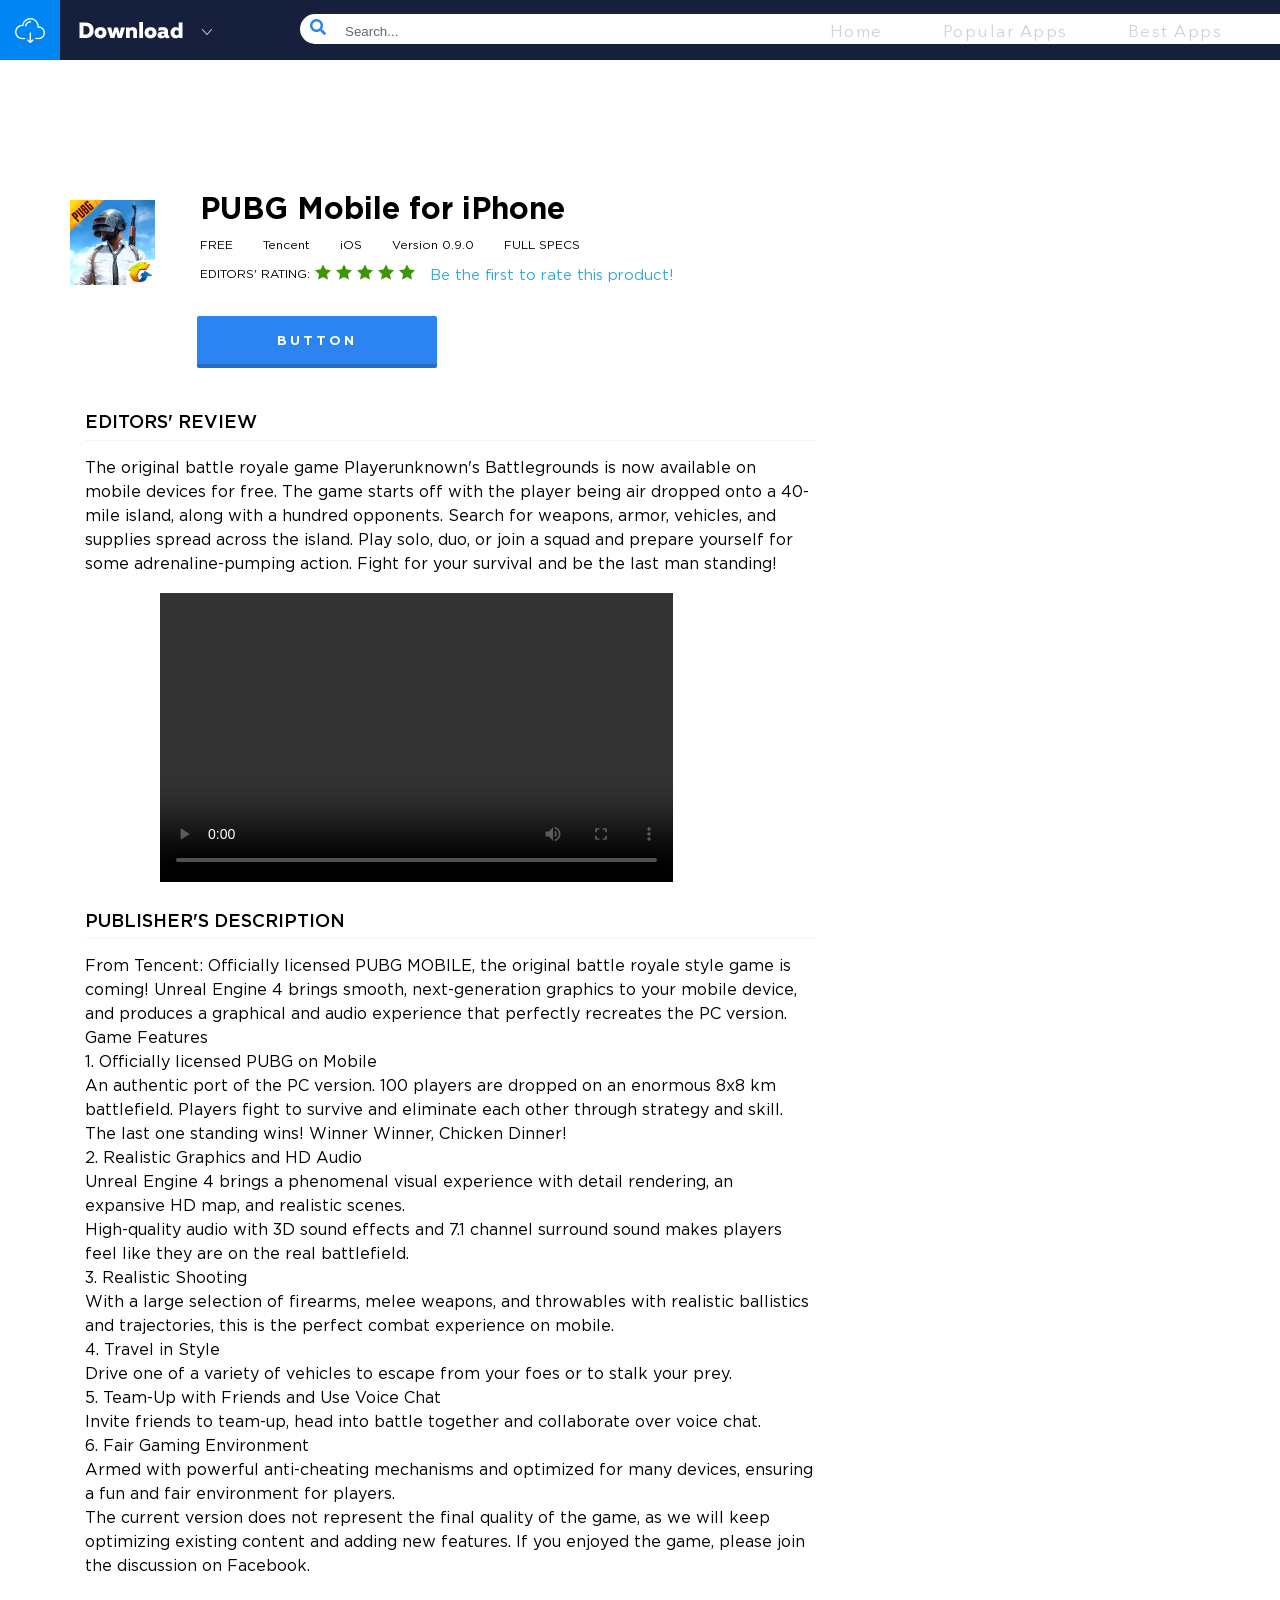
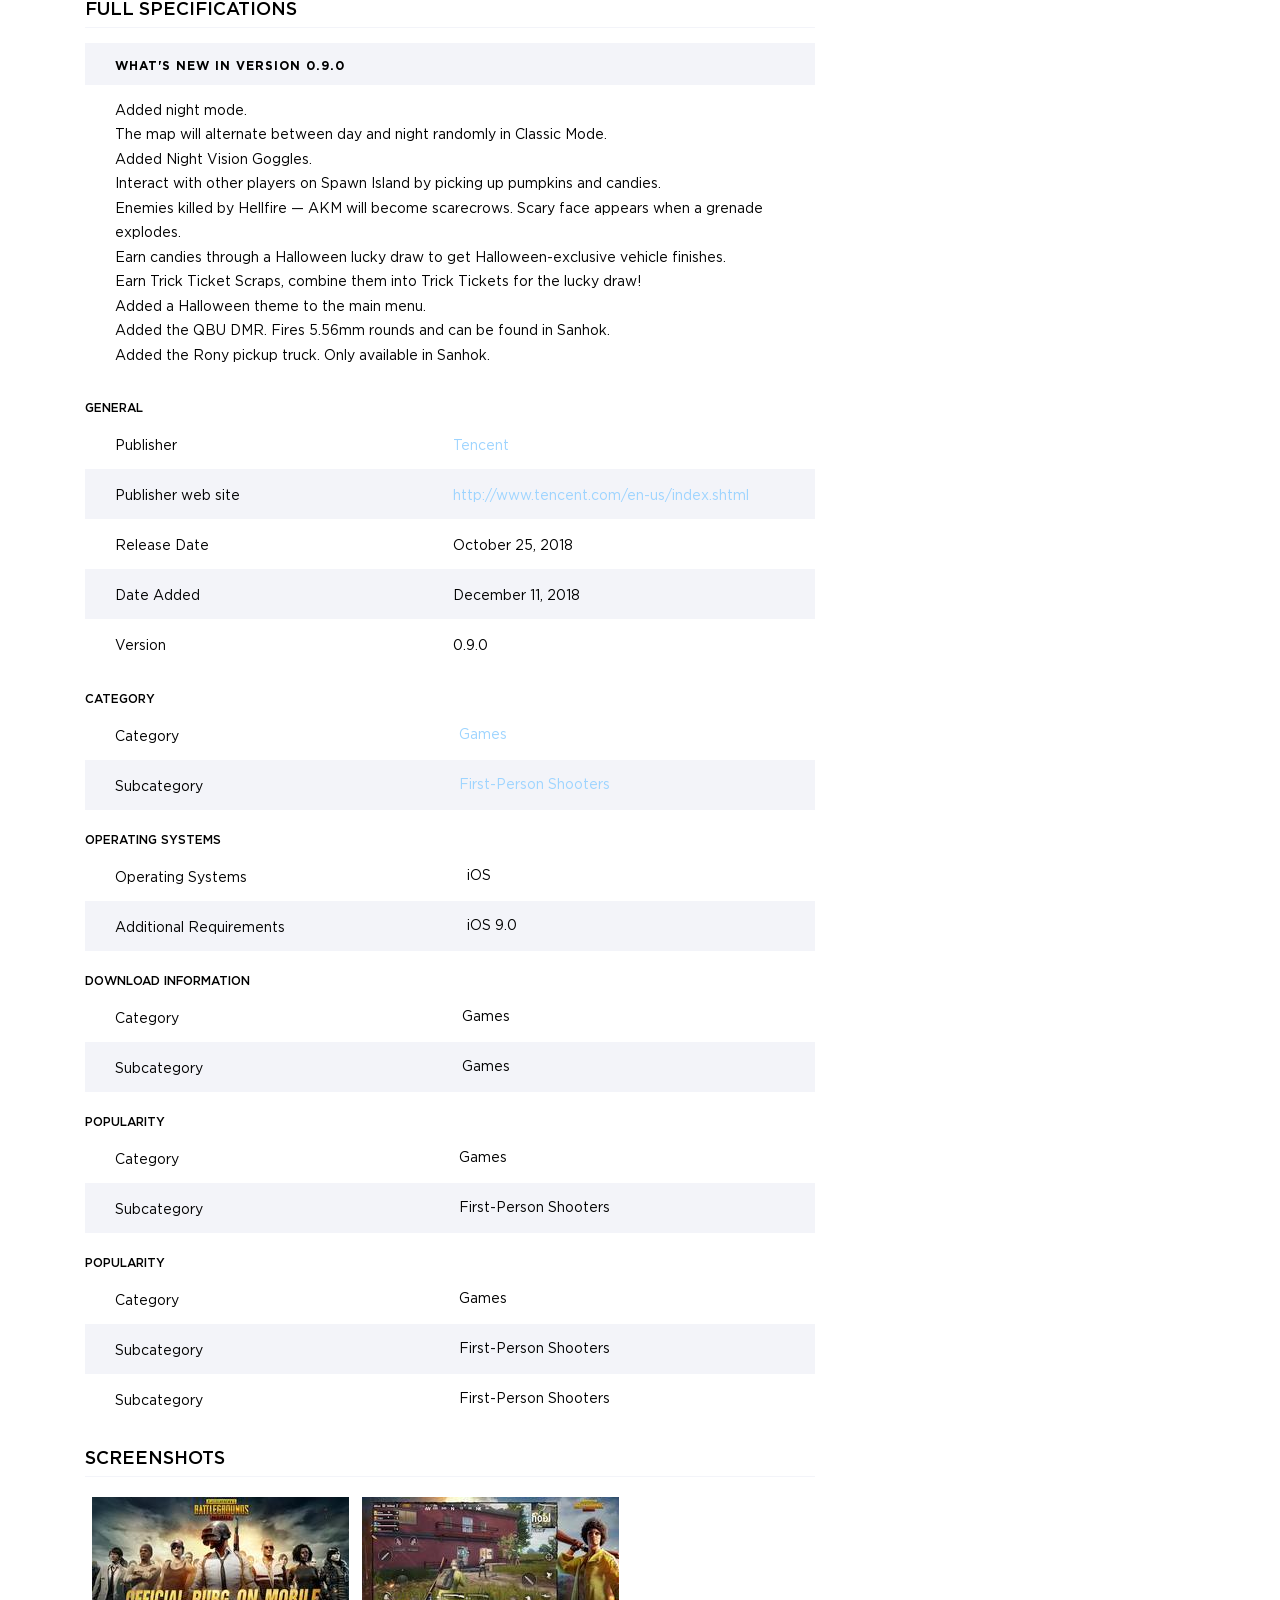
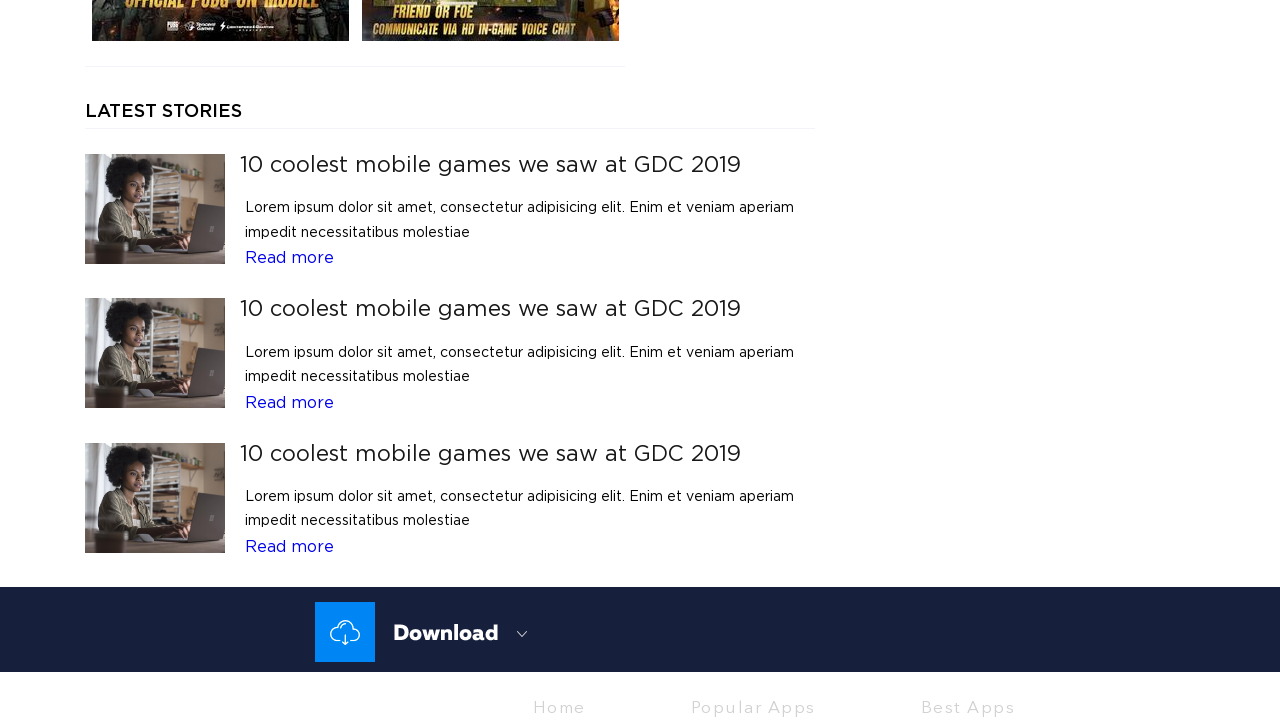
==== index.html @ e206308a "site" ====
<!DOCTYPE html>
<html lang="ru">

<head>

	<meta charset="utf-8">

	<title>Second</title>
	<meta name="description" content="">

	<meta http-equiv="X-UA-Compatible" content="IE=edge">
	<meta name="viewport" content="width=device-width, initial-scale=1, maximum-scale=1">

	<meta property="og:image" content="path/to/image.jpg">
	<link rel="shortcut icon" href="img/favicon/favicon.ico" type="image/x-icon">
	<link rel="apple-touch-icon" href="img/favicon/apple-touch-icon.png">
	<link rel="apple-touch-icon" sizes="72x72" href="img/favicon/apple-touch-icon-72x72.png">
	<link rel="apple-touch-icon" sizes="114x114" href="img/favicon/apple-touch-icon-114x114.png">
	<link rel="stylesheet" href="https://use.fontawesome.com/releases/v5.6.3/css/all.css" integrity="sha384-UHRtZLI+pbxtHCWp1t77Bi1L4ZtiqrqD80Kn4Z8NTSRyMA2Fd33n5dQ8lWUE00s/" crossorigin="anonymous">

	<!-- Chrome, Firefox OS and Opera -->
	<meta name="theme-color" content="#C5C5C5">
	<!-- Windows Phone -->
	<meta name="msapplication-navbutton-color" content="#fff">
	<!-- iOS Safari -->
	<meta name="apple-mobile-web-app-status-bar-style" content="#fff">

	<style>body { opacity: 0; overflow-x: hidden; } html { background-color: #fff ;}</style>

</head>

<body class=is_no_home>
	<header class="site-header">

		<div class="top-line">
			<div class="logo">
				<img src="img/logo.png" alt="logo">
			</div>
			<form class="header-search-form">
				<input class="header-search-input" type="text" placeholder="Search...">
				<a href="#" class="search-icon"><i class="fas fa-search"></i></a>
			</form>
			<ul class="top-menu">
				<li><a href="#">Home</a></li>
				<li><a href="#">Popular Apps</a></li>
				<li><a href="#">Best Apps</a></li>
			</ul>
		</div>

	</header>
	<div class="container">
		<div class="row">

			<section class="page-content">
				<div class="page-content-top col-sm-7">
					<div class="content-img" style="background-image: url(img/pubg.png);"></div>
					<h1 class="top-h1">PUBG Mobile for iPhone</h1>
					<ul class="way">
						<li>FREE</li>
						<li>Tencent</li>
						<li>iOS</li>
						<li>Version 0.9.0</li>
						<li>FULL SPECS</li>
					</ul>
					<p class="rating">Editors' rating:</p>
					<ul class="stars">
						<li> <img src="img/star.png" alt=""></li>
						<li><img src="img/star.png" alt=""></li>
						<li><img src="img/star.png" alt=""></li>
						<li><img src="img/star.png" alt=""></li>
						<li><img src="img/star.png" alt=""></li>
						<li class="link-first"><a   href="">Be the first to rate this product! </a></li>
					</ul>
					<a href="#" class="button">Button</a>
				</div>

				<div class="page-content-middle col-sm-8">
					<h1 class="middle-h1">EDITORS' REVIEW</h1>
					<p class="text_middle">The original battle royale game Playerunknown's Battlegrounds is now available on mobile devices for free. The game starts off with the player being air dropped onto a 40-mile island, along with a hundred opponents. Search for weapons, armor, vehicles, and supplies spread across the island. Play solo, duo, or join a squad and prepare yourself for some adrenaline-pumping action. Fight for your survival and be the last man standing!</p>
				</div>
<video class="video-middle" src="video.ogv" controls></video>
				<div class="page-content-bottom col-sm-8">
					<h1 class="bottom-h1">PUBLISHER'S DESCRIPTION</h1>
					<p class="text_bottom">From Tencent:
Officially licensed PUBG MOBILE, the original battle royale style game is coming! Unreal Engine 4 brings smooth, next-generation graphics to your mobile device, and produces a graphical and audio experience that perfectly recreates the PC version.
<br>
Game Features
<br>
1. Officially licensed PUBG on Mobile
<br>
An authentic port of the PC version. 100 players are dropped on an enormous 8x8 km battlefield. Players fight to survive and eliminate each other through strategy and skill. The last one standing wins! Winner Winner, Chicken Dinner!
<br>
2. Realistic Graphics and HD Audio
<br>
Unreal Engine 4 brings a phenomenal visual experience with detail rendering, an expansive HD map, and realistic scenes.
<br>
High-quality audio with 3D sound effects and 7.1 channel surround sound makes players feel like they are on the real battlefield.
<br>
3. Realistic Shooting
<br>
With a large selection of firearms, melee weapons, and throwables with realistic ballistics and trajectories, this is the perfect combat experience on mobile.
<br>
4. Travel in Style
<br>
Drive one of a variety of vehicles to escape from your foes or to stalk your prey.
<br>
5. Team-Up with Friends and Use Voice Chat
<br>
Invite friends to team-up, head into battle together and collaborate over voice chat.
<br>
6. Fair Gaming Environment
<br>
Armed with powerful anti-cheating mechanisms and optimized for many devices, ensuring a fun and fair environment for players.
<br>
The current version does not represent the final quality of the game, as we will keep optimizing existing content and adding new features. If you enjoyed the game, please join the discussion on Facebook.</p>
				</div>

<div class="srecifications col-sm-8">
	<h1 class="spes">FULL SPECIFICATIONS</h1>
	<div class="specific">
		<p  class="news">WHAT'S NEW IN VERSION 0.9.0</p>
		<p class="news-text">Added night mode.<br> The map will alternate between day and night randomly in Classic Mode.<br>
Added Night Vision Goggles.<br>
Interact with other players on Spawn Island by picking up pumpkins and candies.<br>
Enemies killed by Hellfire — AKM will become scarecrows.
Scary face appears when a grenade explodes.<br>
Earn candies through a Halloween lucky draw to get Halloween-exclusive vehicle finishes.<br>
Earn Trick Ticket Scraps, combine them into Trick Tickets for the lucky draw!<br>
Added a Halloween theme to the main menu.<br>
Added the QBU DMR. Fires 5.56mm rounds and can be found in Sanhok.<br>
Added the Rony pickup truck. Only available in Sanhok.</p>
	</div>
</div>
<div class="table col-sm-8">
<table class="table-first">
	<caption>GENERAL</caption>
	<tr><td>Publisher</td> 
		<td><a a class="link-table" href="">Tencent</a></td>
	</tr>
		<tr><td class="grey-line-table">Publisher web site</td> 
			<td class="grey-line-table"><a class="link-table" href="">http://www.tencent.com/en-us/index.shtml</a></td>
		</tr>
			<tr><td>Release Date</td> <td>October 25, 2018</td>
			</tr>
				<tr><td class="grey-line-table">Date Added</td> <td class="grey-line-table">December 11, 2018</td></tr>
				<tr><td>Version</td>
				 <td>0.9.0</td>
				</tr>
</table>
<table class="table-second">
	<caption>CATEGORY</caption>
	<tr>
		<td>Category</td>
		<td class="padnone"><a  class="link-table" href="">Games</a></td>
	</tr>
	<tr>
		<td class="grey-line-table">Subcategory</td>
		<td class="grey-line-table padnone"><a class="link-table" href="">First-Person Shooters</a></td>
	</tr>
</table>
<table class="table-second">
	<caption>OPERATING SYSTEMS</caption>
	<tr>
		<td>Operating Systems</td>
		<td class="padnone">iOS</td>
	</tr>
	<tr>
		<td class="grey-line-table">Additional Requirements</td>
		<td class="grey-line-table padnone">iOS 9.0</td>
	</tr>
</table>
<table class="table-second">
	<caption>DOWNLOAD INFORMATION</caption>
	<tr>
		<td>Category</td>
		<td class="padnone">Games</td>
	</tr>
	<tr>
		<td class="grey-line-table">Subcategory</td>
		<td class="grey-line-table padnone">Games</td>
	</tr>
</table>
<table class="table-second">
	<caption>POPULARITY</caption>
	<tr>
		<td>Category</td>
		<td class="padnone">Games</td>
	</tr>
	<tr>
		<td class="grey-line-table">Subcategory</td>
		<td class="grey-line-table padnone">First-Person Shooters</td>
	</tr>
</table>
<table class="table-second">
	<caption>POPULARITY</caption>
	<tr>
		<td>Category</td>
		<td class="padnone">Games</td>
	</tr>
	<tr>
		<td class="grey-line-table">Subcategory</td>
		<td class="grey-line-table padnone">First-Person Shooters</td>
	</tr>
	<tr>
		<td >Subcategory</td>
		<td class="padnone">First-Person Shooters</td>
	</tr>
</table>
</div>
		<div class="sreen col-sm-8">
			<p>SCREENSHOTS</p>
			<div class="wrapp-sreen">
			<div class="sreen-first">
				<img src="img/screen-first.jpg" alt="">
			</div>
			<div class="screen-second"> 
				<img src="img/screen-second.jpg" alt="">
			</div>
			</div>
		</div>

	<div class="box-latest_stories col-sm-8">
	 
<div class="last-stories">
	<p class="story-news">LATEST STORIES</p>

</div>
	 		<div class="box-news">
	 			<div class="news-img" style="background-image: url(img/woman.jpg);"></div>
	 			<h1 class="h1">10 coolest mobile games we saw at GDC 2019</h1>
	 			<p class="news-text">Lorem ipsum dolor sit amet, consectetur adipisicing elit. Enim et veniam aperiam impedit necessitatibus molestiae</p>
	 			<a href="#" class="news-link">Read more</a>
	 		</div>

	 		<div class="box-news">
	 			<div class="news-img" style="background-image: url(img/woman.jpg);"></div>
	 			<h1 class="h1">10 coolest mobile games we saw at GDC 2019</h1>
	 			<p class="news-text">Lorem ipsum dolor sit amet, consectetur adipisicing elit. Enim et veniam aperiam impedit necessitatibus molestiae</p>
	 			<a href="#" class="news-link">Read more</a>
	 		</div>

	 		<div class="box-news">
	 			<div class="news-img" style="background-image: url(img/woman.jpg);"></div>
	 			<h1 class="h1">10 coolest mobile games we saw at GDC 2019</h1>
	 			<p class="news-text">Lorem ipsum dolor sit amet, consectetur adipisicing elit. Enim et veniam aperiam impedit necessitatibus molestiae</p>
	 			<a href="#" class="news-link">Read more</a>
	 		</div>
	 	</div>

	 	 		
</section>



		</div>
	 		</div>


<footer class="site-footer container-fluid">
	

	 	<img src="img/logo.png" alt="logo">


	<ul class="footer-menu">
		<li><a href="#">Home</a></li>
		<li><a href="#">Popular Apps</a></li>
		<li><a href="#">Best Apps</a></li>
	 </ul>

</footer>

<link rel="stylesheet" href="css/main.min.css">
<script src="js/scripts.min.js"></script>

</body>
</html>
---- css/main.min.css ----
@charset "UTF-8";@font-face{font-family:GothamPro;font-weight:400;font-style:normal;src:url(../fonts/GothamProRegular/GothamPro.eot);src:url(../fonts/GothamProRegular/GothamPro.eot?#iefix) format("embedded-opentype"),url(../fonts/GothamProRegular/GothamPro.woff) format("woff"),url(../fonts/GothamProRegular/GothamPro.ttf) format("truetype")}@font-face{font-family:GothamPro;font-weight:700;font-style:normal;src:url(../fonts/GothamProBold/GothamPro-Bold.eot);src:url(../fonts/GothamProBold/GothamPro-Bold.eot?#iefix) format("embedded-opentype"),url(../fonts/GothamProBold/GothamPro-Bold.woff) format("woff"),url(../fonts/GothamProBold/GothamPro-Bold.ttf) format("truetype")}@font-face{font-family:GothamPro;font-weight:500;font-style:normal;src:url(../fonts/GothamProMedium/GothamPro-Medium.eot);src:url(../fonts/GothamProMedium/GothamPro-Medium.eot?#iefix) format("embedded-opentype"),url(../fonts/GothamProMedium/GothamPro-Medium.woff) format("woff"),url(../fonts/GothamProMedium/GothamPro-Medium.ttf) format("truetype")}@font-face{font-family:GothamPro;font-weight:300;font-style:normal;src:url(../fonts/GothamProLight/GothamPro-Light.eot);src:url(../fonts/GothamProLight/GothamPro-Light.eot?#iefix) format("embedded-opentype"),url(../fonts/GothamProLight/GothamPro-Light.woff) format("woff"),url(../fonts/GothamProLight/GothamPro-Light.ttf) format("truetype")}@font-face{font-family:AvenirNextCyr;font-weight:400;font-style:normal;src:url(../fonts/AvenirNextCyr/AvenirNextCyr-Regular.eot);src:url(../fonts/AvenirNextCyr/AvenirNextCyr-Regular.eot?#iefix) format("embedded-opentype"),url(../fonts/AvenirNextCyr/AvenirNextCyr-Regular.woff) format("woff"),url(../fonts/AvenirNextCyr/AvenirNextCyr-Regular.ttf) format("truetype")}@font-face{font-family:AvenirNextCyr;font-weight:700;font-style:normal;src:url(../fonts/AvenirNextCyrBold/AvenirNextCyr-Bold.eot);src:url(../fonts/AvenirNextCyrBold/AvenirNextCyr-Bold.eot?#iefix) format("embedded-opentype"),url(../fonts/AvenirNextCyrBold/AvenirNextCyr-Bold.woff) format("woff"),url(../fonts/AvenirNextCyrBold/AvenirNextCyr-Bold.ttf) format("truetype")}@font-face{font-family:AvenirNextCyr;font-weight:300;font-style:normal;src:url(../fonts/AvenirNextCyrLight/AvenirNextCyr-Light.eot);src:url(../fonts/AvenirNextCyrLight/AvenirNextCyr-Light.eot?#iefix) format("embedded-opentype"),url(../fonts/AvenirNextCyrLight/AvenirNextCyr-Light.woff) format("woff"),url(../fonts/AvenirNextCyrLight/AvenirNextCyr-Light.ttf) format("truetype")}@font-face{font-family:AvenirNextCyr;font-weight:500;font-style:normal;src:url(../fonts/AvenirNextCyr-Medium/AvenirNextCyr-Medium.eot);src:url(../fonts/AvenirNextCyr-Medium/AvenirNextCyr-Medium.eot?#iefix) format("embedded-opentype"),url(../fonts/AvenirNextCyr-Medium/AvenirNextCyr-Medium.woff) format("woff"),url(../fonts/AvenirNextCyr-Medium/AvenirNextCyr-Medium.ttf) format("truetype")}@font-face{font-family:AvenirNextCyr;font-weight:600;font-style:normal;src:url(../fonts/AvenirNextCyr-Demi/AvenirNextCyr-Demi.eot);src:url(../fonts/AvenirNextCyr-Demi/AvenirNextCyr-Demi.eot?#iefix) format("embedded-opentype"),url(../fonts/AvenirNextCyr-Demi/AvenirNextCyr-Demi.woff) format("woff"),url(../fonts/AvenirNextCyr-Demi/AvenirNextCyr-Demi.ttf) format("truetype")}/*!
 * Bootstrap Grid v4.3.1 (https://getbootstrap.com/)
 * Copyright 2011-2019 The Bootstrap Authors
 * Copyright 2011-2019 Twitter, Inc.
 * Licensed under MIT (https://github.com/twbs/bootstrap/blob/master/LICENSE)
 */html{-webkit-box-sizing:border-box;box-sizing:border-box;-ms-overflow-style:scrollbar}*,::after,::before{-webkit-box-sizing:inherit;box-sizing:inherit}.container{width:100%;padding-right:15px;padding-left:15px;margin-right:auto;margin-left:auto}@media (min-width:576px){.container{max-width:540px}}@media (min-width:768px){.container{max-width:720px}}@media (min-width:992px){.container{max-width:960px}}@media (min-width:1200px){.container{max-width:1140px}}.container-fluid{width:100%;padding-right:15px;padding-left:15px;margin-right:auto;margin-left:auto}.row{display:-ms-flexbox;display:-webkit-box;display:-webkit-flex;display:flex;-ms-flex-wrap:wrap;-webkit-flex-wrap:wrap;flex-wrap:wrap;margin-right:-15px;margin-left:-15px}.no-gutters{margin-right:0;margin-left:0}.no-gutters>.col,.no-gutters>[class*=col-]{padding-right:0;padding-left:0}.col,.col-1,.col-10,.col-11,.col-12,.col-2,.col-3,.col-4,.col-5,.col-6,.col-7,.col-8,.col-9,.col-auto,.col-lg,.col-lg-1,.col-lg-10,.col-lg-11,.col-lg-12,.col-lg-2,.col-lg-3,.col-lg-4,.col-lg-5,.col-lg-6,.col-lg-7,.col-lg-8,.col-lg-9,.col-lg-auto,.col-md,.col-md-1,.col-md-10,.col-md-11,.col-md-12,.col-md-2,.col-md-3,.col-md-4,.col-md-5,.col-md-6,.col-md-7,.col-md-8,.col-md-9,.col-md-auto,.col-sm,.col-sm-1,.col-sm-10,.col-sm-11,.col-sm-12,.col-sm-2,.col-sm-3,.col-sm-4,.col-sm-5,.col-sm-6,.col-sm-7,.col-sm-8,.col-sm-9,.col-sm-auto,.col-xl,.col-xl-1,.col-xl-10,.col-xl-11,.col-xl-12,.col-xl-2,.col-xl-3,.col-xl-4,.col-xl-5,.col-xl-6,.col-xl-7,.col-xl-8,.col-xl-9,.col-xl-auto{position:relative;width:100%;padding-right:15px;padding-left:15px}.col{-ms-flex-preferred-size:0;-webkit-flex-basis:0;flex-basis:0;-ms-flex-positive:1;-webkit-box-flex:1;-webkit-flex-grow:1;flex-grow:1;max-width:100%}.col-auto{-ms-flex:0 0 auto;-webkit-box-flex:0;-webkit-flex:0 0 auto;flex:0 0 auto;width:auto;max-width:100%}.col-1{-ms-flex:0 0 8.333333%;-webkit-box-flex:0;-webkit-flex:0 0 8.333333%;flex:0 0 8.333333%;max-width:8.333333%}.col-2{-ms-flex:0 0 16.666667%;-webkit-box-flex:0;-webkit-flex:0 0 16.666667%;flex:0 0 16.666667%;max-width:16.666667%}.col-3{-ms-flex:0 0 25%;-webkit-box-flex:0;-webkit-flex:0 0 25%;flex:0 0 25%;max-width:25%}.col-4{-ms-flex:0 0 33.333333%;-webkit-box-flex:0;-webkit-flex:0 0 33.333333%;flex:0 0 33.333333%;max-width:33.333333%}.col-5{-ms-flex:0 0 41.666667%;-webkit-box-flex:0;-webkit-flex:0 0 41.666667%;flex:0 0 41.666667%;max-width:41.666667%}.col-6{-ms-flex:0 0 50%;-webkit-box-flex:0;-webkit-flex:0 0 50%;flex:0 0 50%;max-width:50%}.col-7{-ms-flex:0 0 58.333333%;-webkit-box-flex:0;-webkit-flex:0 0 58.333333%;flex:0 0 58.333333%;max-width:58.333333%}.col-8{-ms-flex:0 0 66.666667%;-webkit-box-flex:0;-webkit-flex:0 0 66.666667%;flex:0 0 66.666667%;max-width:66.666667%}.col-9{-ms-flex:0 0 75%;-webkit-box-flex:0;-webkit-flex:0 0 75%;flex:0 0 75%;max-width:75%}.col-10{-ms-flex:0 0 83.333333%;-webkit-box-flex:0;-webkit-flex:0 0 83.333333%;flex:0 0 83.333333%;max-width:83.333333%}.col-11{-ms-flex:0 0 91.666667%;-webkit-box-flex:0;-webkit-flex:0 0 91.666667%;flex:0 0 91.666667%;max-width:91.666667%}.col-12{-ms-flex:0 0 100%;-webkit-box-flex:0;-webkit-flex:0 0 100%;flex:0 0 100%;max-width:100%}.order-first{-ms-flex-order:-1;-webkit-box-ordinal-group:0;-webkit-order:-1;order:-1}.order-last{-ms-flex-order:13;-webkit-box-ordinal-group:14;-webkit-order:13;order:13}.order-0{-ms-flex-order:0;-webkit-box-ordinal-group:1;-webkit-order:0;order:0}.order-1{-ms-flex-order:1;-webkit-box-ordinal-group:2;-webkit-order:1;order:1}.order-2{-ms-flex-order:2;-webkit-box-ordinal-group:3;-webkit-order:2;order:2}.order-3{-ms-flex-order:3;-webkit-box-ordinal-group:4;-webkit-order:3;order:3}.order-4{-ms-flex-order:4;-webkit-box-ordinal-group:5;-webkit-order:4;order:4}.order-5{-ms-flex-order:5;-webkit-box-ordinal-group:6;-webkit-order:5;order:5}.order-6{-ms-flex-order:6;-webkit-box-ordinal-group:7;-webkit-order:6;order:6}.order-7{-ms-flex-order:7;-webkit-box-ordinal-group:8;-webkit-order:7;order:7}.order-8{-ms-flex-order:8;-webkit-box-ordinal-group:9;-webkit-order:8;order:8}.order-9{-ms-flex-order:9;-webkit-box-ordinal-group:10;-webkit-order:9;order:9}.order-10{-ms-flex-order:10;-webkit-box-ordinal-group:11;-webkit-order:10;order:10}.order-11{-ms-flex-order:11;-webkit-box-ordinal-group:12;-webkit-order:11;order:11}.order-12{-ms-flex-order:12;-webkit-box-ordinal-group:13;-webkit-order:12;order:12}.offset-1{margin-left:8.333333%}.offset-2{margin-left:16.666667%}.offset-3{margin-left:25%}.offset-4{margin-left:33.333333%}.offset-5{margin-left:41.666667%}.offset-6{margin-left:50%}.offset-7{margin-left:58.333333%}.offset-8{margin-left:66.666667%}.offset-9{margin-left:75%}.offset-10{margin-left:83.333333%}.offset-11{margin-left:91.666667%}@media (min-width:576px){.col-sm{-ms-flex-preferred-size:0;-webkit-flex-basis:0;flex-basis:0;-ms-flex-positive:1;-webkit-box-flex:1;-webkit-flex-grow:1;flex-grow:1;max-width:100%}.col-sm-auto{-ms-flex:0 0 auto;-webkit-box-flex:0;-webkit-flex:0 0 auto;flex:0 0 auto;width:auto;max-width:100%}.col-sm-1{-ms-flex:0 0 8.333333%;-webkit-box-flex:0;-webkit-flex:0 0 8.333333%;flex:0 0 8.333333%;max-width:8.333333%}.col-sm-2{-ms-flex:0 0 16.666667%;-webkit-box-flex:0;-webkit-flex:0 0 16.666667%;flex:0 0 16.666667%;max-width:16.666667%}.col-sm-3{-ms-flex:0 0 25%;-webkit-box-flex:0;-webkit-flex:0 0 25%;flex:0 0 25%;max-width:25%}.col-sm-4{-ms-flex:0 0 33.333333%;-webkit-box-flex:0;-webkit-flex:0 0 33.333333%;flex:0 0 33.333333%;max-width:33.333333%}.col-sm-5{-ms-flex:0 0 41.666667%;-webkit-box-flex:0;-webkit-flex:0 0 41.666667%;flex:0 0 41.666667%;max-width:41.666667%}.col-sm-6{-ms-flex:0 0 50%;-webkit-box-flex:0;-webkit-flex:0 0 50%;flex:0 0 50%;max-width:50%}.col-sm-7{-ms-flex:0 0 58.333333%;-webkit-box-flex:0;-webkit-flex:0 0 58.333333%;flex:0 0 58.333333%;max-width:58.333333%}.col-sm-8{-ms-flex:0 0 66.666667%;-webkit-box-flex:0;-webkit-flex:0 0 66.666667%;flex:0 0 66.666667%;max-width:66.666667%}.col-sm-9{-ms-flex:0 0 75%;-webkit-box-flex:0;-webkit-flex:0 0 75%;flex:0 0 75%;max-width:75%}.col-sm-10{-ms-flex:0 0 83.333333%;-webkit-box-flex:0;-webkit-flex:0 0 83.333333%;flex:0 0 83.333333%;max-width:83.333333%}.col-sm-11{-ms-flex:0 0 91.666667%;-webkit-box-flex:0;-webkit-flex:0 0 91.666667%;flex:0 0 91.666667%;max-width:91.666667%}.col-sm-12{-ms-flex:0 0 100%;-webkit-box-flex:0;-webkit-flex:0 0 100%;flex:0 0 100%;max-width:100%}.order-sm-first{-ms-flex-order:-1;-webkit-box-ordinal-group:0;-webkit-order:-1;order:-1}.order-sm-last{-ms-flex-order:13;-webkit-box-ordinal-group:14;-webkit-order:13;order:13}.order-sm-0{-ms-flex-order:0;-webkit-box-ordinal-group:1;-webkit-order:0;order:0}.order-sm-1{-ms-flex-order:1;-webkit-box-ordinal-group:2;-webkit-order:1;order:1}.order-sm-2{-ms-flex-order:2;-webkit-box-ordinal-group:3;-webkit-order:2;order:2}.order-sm-3{-ms-flex-order:3;-webkit-box-ordinal-group:4;-webkit-order:3;order:3}.order-sm-4{-ms-flex-order:4;-webkit-box-ordinal-group:5;-webkit-order:4;order:4}.order-sm-5{-ms-flex-order:5;-webkit-box-ordinal-group:6;-webkit-order:5;order:5}.order-sm-6{-ms-flex-order:6;-webkit-box-ordinal-group:7;-webkit-order:6;order:6}.order-sm-7{-ms-flex-order:7;-webkit-box-ordinal-group:8;-webkit-order:7;order:7}.order-sm-8{-ms-flex-order:8;-webkit-box-ordinal-group:9;-webkit-order:8;order:8}.order-sm-9{-ms-flex-order:9;-webkit-box-ordinal-group:10;-webkit-order:9;order:9}.order-sm-10{-ms-flex-order:10;-webkit-box-ordinal-group:11;-webkit-order:10;order:10}.order-sm-11{-ms-flex-order:11;-webkit-box-ordinal-group:12;-webkit-order:11;order:11}.order-sm-12{-ms-flex-order:12;-webkit-box-ordinal-group:13;-webkit-order:12;order:12}.offset-sm-0{margin-left:0}.offset-sm-1{margin-left:8.333333%}.offset-sm-2{margin-left:16.666667%}.offset-sm-3{margin-left:25%}.offset-sm-4{margin-left:33.333333%}.offset-sm-5{margin-left:41.666667%}.offset-sm-6{margin-left:50%}.offset-sm-7{margin-left:58.333333%}.offset-sm-8{margin-left:66.666667%}.offset-sm-9{margin-left:75%}.offset-sm-10{margin-left:83.333333%}.offset-sm-11{margin-left:91.666667%}}@media (min-width:768px){.col-md{-ms-flex-preferred-size:0;-webkit-flex-basis:0;flex-basis:0;-ms-flex-positive:1;-webkit-box-flex:1;-webkit-flex-grow:1;flex-grow:1;max-width:100%}.col-md-auto{-ms-flex:0 0 auto;-webkit-box-flex:0;-webkit-flex:0 0 auto;flex:0 0 auto;width:auto;max-width:100%}.col-md-1{-ms-flex:0 0 8.333333%;-webkit-box-flex:0;-webkit-flex:0 0 8.333333%;flex:0 0 8.333333%;max-width:8.333333%}.col-md-2{-ms-flex:0 0 16.666667%;-webkit-box-flex:0;-webkit-flex:0 0 16.666667%;flex:0 0 16.666667%;max-width:16.666667%}.col-md-3{-ms-flex:0 0 25%;-webkit-box-flex:0;-webkit-flex:0 0 25%;flex:0 0 25%;max-width:25%}.col-md-4{-ms-flex:0 0 33.333333%;-webkit-box-flex:0;-webkit-flex:0 0 33.333333%;flex:0 0 33.333333%;max-width:33.333333%}.col-md-5{-ms-flex:0 0 41.666667%;-webkit-box-flex:0;-webkit-flex:0 0 41.666667%;flex:0 0 41.666667%;max-width:41.666667%}.col-md-6{-ms-flex:0 0 50%;-webkit-box-flex:0;-webkit-flex:0 0 50%;flex:0 0 50%;max-width:50%}.col-md-7{-ms-flex:0 0 58.333333%;-webkit-box-flex:0;-webkit-flex:0 0 58.333333%;flex:0 0 58.333333%;max-width:58.333333%}.col-md-8{-ms-flex:0 0 66.666667%;-webkit-box-flex:0;-webkit-flex:0 0 66.666667%;flex:0 0 66.666667%;max-width:66.666667%}.col-md-9{-ms-flex:0 0 75%;-webkit-box-flex:0;-webkit-flex:0 0 75%;flex:0 0 75%;max-width:75%}.col-md-10{-ms-flex:0 0 83.333333%;-webkit-box-flex:0;-webkit-flex:0 0 83.333333%;flex:0 0 83.333333%;max-width:83.333333%}.col-md-11{-ms-flex:0 0 91.666667%;-webkit-box-flex:0;-webkit-flex:0 0 91.666667%;flex:0 0 91.666667%;max-width:91.666667%}.col-md-12{-ms-flex:0 0 100%;-webkit-box-flex:0;-webkit-flex:0 0 100%;flex:0 0 100%;max-width:100%}.order-md-first{-ms-flex-order:-1;-webkit-box-ordinal-group:0;-webkit-order:-1;order:-1}.order-md-last{-ms-flex-order:13;-webkit-box-ordinal-group:14;-webkit-order:13;order:13}.order-md-0{-ms-flex-order:0;-webkit-box-ordinal-group:1;-webkit-order:0;order:0}.order-md-1{-ms-flex-order:1;-webkit-box-ordinal-group:2;-webkit-order:1;order:1}.order-md-2{-ms-flex-order:2;-webkit-box-ordinal-group:3;-webkit-order:2;order:2}.order-md-3{-ms-flex-order:3;-webkit-box-ordinal-group:4;-webkit-order:3;order:3}.order-md-4{-ms-flex-order:4;-webkit-box-ordinal-group:5;-webkit-order:4;order:4}.order-md-5{-ms-flex-order:5;-webkit-box-ordinal-group:6;-webkit-order:5;order:5}.order-md-6{-ms-flex-order:6;-webkit-box-ordinal-group:7;-webkit-order:6;order:6}.order-md-7{-ms-flex-order:7;-webkit-box-ordinal-group:8;-webkit-order:7;order:7}.order-md-8{-ms-flex-order:8;-webkit-box-ordinal-group:9;-webkit-order:8;order:8}.order-md-9{-ms-flex-order:9;-webkit-box-ordinal-group:10;-webkit-order:9;order:9}.order-md-10{-ms-flex-order:10;-webkit-box-ordinal-group:11;-webkit-order:10;order:10}.order-md-11{-ms-flex-order:11;-webkit-box-ordinal-group:12;-webkit-order:11;order:11}.order-md-12{-ms-flex-order:12;-webkit-box-ordinal-group:13;-webkit-order:12;order:12}.offset-md-0{margin-left:0}.offset-md-1{margin-left:8.333333%}.offset-md-2{margin-left:16.666667%}.offset-md-3{margin-left:25%}.offset-md-4{margin-left:33.333333%}.offset-md-5{margin-left:41.666667%}.offset-md-6{margin-left:50%}.offset-md-7{margin-left:58.333333%}.offset-md-8{margin-left:66.666667%}.offset-md-9{margin-left:75%}.offset-md-10{margin-left:83.333333%}.offset-md-11{margin-left:91.666667%}}@media (min-width:992px){.col-lg{-ms-flex-preferred-size:0;-webkit-flex-basis:0;flex-basis:0;-ms-flex-positive:1;-webkit-box-flex:1;-webkit-flex-grow:1;flex-grow:1;max-width:100%}.col-lg-auto{-ms-flex:0 0 auto;-webkit-box-flex:0;-webkit-flex:0 0 auto;flex:0 0 auto;width:auto;max-width:100%}.col-lg-1{-ms-flex:0 0 8.333333%;-webkit-box-flex:0;-webkit-flex:0 0 8.333333%;flex:0 0 8.333333%;max-width:8.333333%}.col-lg-2{-ms-flex:0 0 16.666667%;-webkit-box-flex:0;-webkit-flex:0 0 16.666667%;flex:0 0 16.666667%;max-width:16.666667%}.col-lg-3{-ms-flex:0 0 25%;-webkit-box-flex:0;-webkit-flex:0 0 25%;flex:0 0 25%;max-width:25%}.col-lg-4{-ms-flex:0 0 33.333333%;-webkit-box-flex:0;-webkit-flex:0 0 33.333333%;flex:0 0 33.333333%;max-width:33.333333%}.col-lg-5{-ms-flex:0 0 41.666667%;-webkit-box-flex:0;-webkit-flex:0 0 41.666667%;flex:0 0 41.666667%;max-width:41.666667%}.col-lg-6{-ms-flex:0 0 50%;-webkit-box-flex:0;-webkit-flex:0 0 50%;flex:0 0 50%;max-width:50%}.col-lg-7{-ms-flex:0 0 58.333333%;-webkit-box-flex:0;-webkit-flex:0 0 58.333333%;flex:0 0 58.333333%;max-width:58.333333%}.col-lg-8{-ms-flex:0 0 66.666667%;-webkit-box-flex:0;-webkit-flex:0 0 66.666667%;flex:0 0 66.666667%;max-width:66.666667%}.col-lg-9{-ms-flex:0 0 75%;-webkit-box-flex:0;-webkit-flex:0 0 75%;flex:0 0 75%;max-width:75%}.col-lg-10{-ms-flex:0 0 83.333333%;-webkit-box-flex:0;-webkit-flex:0 0 83.333333%;flex:0 0 83.333333%;max-width:83.333333%}.col-lg-11{-ms-flex:0 0 91.666667%;-webkit-box-flex:0;-webkit-flex:0 0 91.666667%;flex:0 0 91.666667%;max-width:91.666667%}.col-lg-12{-ms-flex:0 0 100%;-webkit-box-flex:0;-webkit-flex:0 0 100%;flex:0 0 100%;max-width:100%}.order-lg-first{-ms-flex-order:-1;-webkit-box-ordinal-group:0;-webkit-order:-1;order:-1}.order-lg-last{-ms-flex-order:13;-webkit-box-ordinal-group:14;-webkit-order:13;order:13}.order-lg-0{-ms-flex-order:0;-webkit-box-ordinal-group:1;-webkit-order:0;order:0}.order-lg-1{-ms-flex-order:1;-webkit-box-ordinal-group:2;-webkit-order:1;order:1}.order-lg-2{-ms-flex-order:2;-webkit-box-ordinal-group:3;-webkit-order:2;order:2}.order-lg-3{-ms-flex-order:3;-webkit-box-ordinal-group:4;-webkit-order:3;order:3}.order-lg-4{-ms-flex-order:4;-webkit-box-ordinal-group:5;-webkit-order:4;order:4}.order-lg-5{-ms-flex-order:5;-webkit-box-ordinal-group:6;-webkit-order:5;order:5}.order-lg-6{-ms-flex-order:6;-webkit-box-ordinal-group:7;-webkit-order:6;order:6}.order-lg-7{-ms-flex-order:7;-webkit-box-ordinal-group:8;-webkit-order:7;order:7}.order-lg-8{-ms-flex-order:8;-webkit-box-ordinal-group:9;-webkit-order:8;order:8}.order-lg-9{-ms-flex-order:9;-webkit-box-ordinal-group:10;-webkit-order:9;order:9}.order-lg-10{-ms-flex-order:10;-webkit-box-ordinal-group:11;-webkit-order:10;order:10}.order-lg-11{-ms-flex-order:11;-webkit-box-ordinal-group:12;-webkit-order:11;order:11}.order-lg-12{-ms-flex-order:12;-webkit-box-ordinal-group:13;-webkit-order:12;order:12}.offset-lg-0{margin-left:0}.offset-lg-1{margin-left:8.333333%}.offset-lg-2{margin-left:16.666667%}.offset-lg-3{margin-left:25%}.offset-lg-4{margin-left:33.333333%}.offset-lg-5{margin-left:41.666667%}.offset-lg-6{margin-left:50%}.offset-lg-7{margin-left:58.333333%}.offset-lg-8{margin-left:66.666667%}.offset-lg-9{margin-left:75%}.offset-lg-10{margin-left:83.333333%}.offset-lg-11{margin-left:91.666667%}}@media (min-width:1200px){.col-xl{-ms-flex-preferred-size:0;-webkit-flex-basis:0;flex-basis:0;-ms-flex-positive:1;-webkit-box-flex:1;-webkit-flex-grow:1;flex-grow:1;max-width:100%}.col-xl-auto{-ms-flex:0 0 auto;-webkit-box-flex:0;-webkit-flex:0 0 auto;flex:0 0 auto;width:auto;max-width:100%}.col-xl-1{-ms-flex:0 0 8.333333%;-webkit-box-flex:0;-webkit-flex:0 0 8.333333%;flex:0 0 8.333333%;max-width:8.333333%}.col-xl-2{-ms-flex:0 0 16.666667%;-webkit-box-flex:0;-webkit-flex:0 0 16.666667%;flex:0 0 16.666667%;max-width:16.666667%}.col-xl-3{-ms-flex:0 0 25%;-webkit-box-flex:0;-webkit-flex:0 0 25%;flex:0 0 25%;max-width:25%}.col-xl-4{-ms-flex:0 0 33.333333%;-webkit-box-flex:0;-webkit-flex:0 0 33.333333%;flex:0 0 33.333333%;max-width:33.333333%}.col-xl-5{-ms-flex:0 0 41.666667%;-webkit-box-flex:0;-webkit-flex:0 0 41.666667%;flex:0 0 41.666667%;max-width:41.666667%}.col-xl-6{-ms-flex:0 0 50%;-webkit-box-flex:0;-webkit-flex:0 0 50%;flex:0 0 50%;max-width:50%}.col-xl-7{-ms-flex:0 0 58.333333%;-webkit-box-flex:0;-webkit-flex:0 0 58.333333%;flex:0 0 58.333333%;max-width:58.333333%}.col-xl-8{-ms-flex:0 0 66.666667%;-webkit-box-flex:0;-webkit-flex:0 0 66.666667%;flex:0 0 66.666667%;max-width:66.666667%}.col-xl-9{-ms-flex:0 0 75%;-webkit-box-flex:0;-webkit-flex:0 0 75%;flex:0 0 75%;max-width:75%}.col-xl-10{-ms-flex:0 0 83.333333%;-webkit-box-flex:0;-webkit-flex:0 0 83.333333%;flex:0 0 83.333333%;max-width:83.333333%}.col-xl-11{-ms-flex:0 0 91.666667%;-webkit-box-flex:0;-webkit-flex:0 0 91.666667%;flex:0 0 91.666667%;max-width:91.666667%}.col-xl-12{-ms-flex:0 0 100%;-webkit-box-flex:0;-webkit-flex:0 0 100%;flex:0 0 100%;max-width:100%}.order-xl-first{-ms-flex-order:-1;-webkit-box-ordinal-group:0;-webkit-order:-1;order:-1}.order-xl-last{-ms-flex-order:13;-webkit-box-ordinal-group:14;-webkit-order:13;order:13}.order-xl-0{-ms-flex-order:0;-webkit-box-ordinal-group:1;-webkit-order:0;order:0}.order-xl-1{-ms-flex-order:1;-webkit-box-ordinal-group:2;-webkit-order:1;order:1}.order-xl-2{-ms-flex-order:2;-webkit-box-ordinal-group:3;-webkit-order:2;order:2}.order-xl-3{-ms-flex-order:3;-webkit-box-ordinal-group:4;-webkit-order:3;order:3}.order-xl-4{-ms-flex-order:4;-webkit-box-ordinal-group:5;-webkit-order:4;order:4}.order-xl-5{-ms-flex-order:5;-webkit-box-ordinal-group:6;-webkit-order:5;order:5}.order-xl-6{-ms-flex-order:6;-webkit-box-ordinal-group:7;-webkit-order:6;order:6}.order-xl-7{-ms-flex-order:7;-webkit-box-ordinal-group:8;-webkit-order:7;order:7}.order-xl-8{-ms-flex-order:8;-webkit-box-ordinal-group:9;-webkit-order:8;order:8}.order-xl-9{-ms-flex-order:9;-webkit-box-ordinal-group:10;-webkit-order:9;order:9}.order-xl-10{-ms-flex-order:10;-webkit-box-ordinal-group:11;-webkit-order:10;order:10}.order-xl-11{-ms-flex-order:11;-webkit-box-ordinal-group:12;-webkit-order:11;order:11}.order-xl-12{-ms-flex-order:12;-webkit-box-ordinal-group:13;-webkit-order:12;order:12}.offset-xl-0{margin-left:0}.offset-xl-1{margin-left:8.333333%}.offset-xl-2{margin-left:16.666667%}.offset-xl-3{margin-left:25%}.offset-xl-4{margin-left:33.333333%}.offset-xl-5{margin-left:41.666667%}.offset-xl-6{margin-left:50%}.offset-xl-7{margin-left:58.333333%}.offset-xl-8{margin-left:66.666667%}.offset-xl-9{margin-left:75%}.offset-xl-10{margin-left:83.333333%}.offset-xl-11{margin-left:91.666667%}}.d-none{display:none!important}.d-inline{display:inline!important}.d-inline-block{display:inline-block!important}.d-block{display:block!important}.d-table{display:table!important}.d-table-row{display:table-row!important}.d-table-cell{display:table-cell!important}.d-flex{display:-ms-flexbox!important;display:-webkit-box!important;display:-webkit-flex!important;display:flex!important}.d-inline-flex{display:-ms-inline-flexbox!important;display:-webkit-inline-box!important;display:-webkit-inline-flex!important;display:inline-flex!important}@media (min-width:576px){.d-sm-none{display:none!important}.d-sm-inline{display:inline!important}.d-sm-inline-block{display:inline-block!important}.d-sm-block{display:block!important}.d-sm-table{display:table!important}.d-sm-table-row{display:table-row!important}.d-sm-table-cell{display:table-cell!important}.d-sm-flex{display:-ms-flexbox!important;display:-webkit-box!important;display:-webkit-flex!important;display:flex!important}.d-sm-inline-flex{display:-ms-inline-flexbox!important;display:-webkit-inline-box!important;display:-webkit-inline-flex!important;display:inline-flex!important}}@media (min-width:768px){.d-md-none{display:none!important}.d-md-inline{display:inline!important}.d-md-inline-block{display:inline-block!important}.d-md-block{display:block!important}.d-md-table{display:table!important}.d-md-table-row{display:table-row!important}.d-md-table-cell{display:table-cell!important}.d-md-flex{display:-ms-flexbox!important;display:-webkit-box!important;display:-webkit-flex!important;display:flex!important}.d-md-inline-flex{display:-ms-inline-flexbox!important;display:-webkit-inline-box!important;display:-webkit-inline-flex!important;display:inline-flex!important}}@media (min-width:992px){.d-lg-none{display:none!important}.d-lg-inline{display:inline!important}.d-lg-inline-block{display:inline-block!important}.d-lg-block{display:block!important}.d-lg-table{display:table!important}.d-lg-table-row{display:table-row!important}.d-lg-table-cell{display:table-cell!important}.d-lg-flex{display:-ms-flexbox!important;display:-webkit-box!important;display:-webkit-flex!important;display:flex!important}.d-lg-inline-flex{display:-ms-inline-flexbox!important;display:-webkit-inline-box!important;display:-webkit-inline-flex!important;display:inline-flex!important}}@media (min-width:1200px){.d-xl-none{display:none!important}.d-xl-inline{display:inline!important}.d-xl-inline-block{display:inline-block!important}.d-xl-block{display:block!important}.d-xl-table{display:table!important}.d-xl-table-row{display:table-row!important}.d-xl-table-cell{display:table-cell!important}.d-xl-flex{display:-ms-flexbox!important;display:-webkit-box!important;display:-webkit-flex!important;display:flex!important}.d-xl-inline-flex{display:-ms-inline-flexbox!important;display:-webkit-inline-box!important;display:-webkit-inline-flex!important;display:inline-flex!important}}@media print{.d-print-none{display:none!important}.d-print-inline{display:inline!important}.d-print-inline-block{display:inline-block!important}.d-print-block{display:block!important}.d-print-table{display:table!important}.d-print-table-row{display:table-row!important}.d-print-table-cell{display:table-cell!important}.d-print-flex{display:-ms-flexbox!important;display:-webkit-box!important;display:-webkit-flex!important;display:flex!important}.d-print-inline-flex{display:-ms-inline-flexbox!important;display:-webkit-inline-box!important;display:-webkit-inline-flex!important;display:inline-flex!important}}.flex-row{-ms-flex-direction:row!important;-webkit-box-orient:horizontal!important;-webkit-box-direction:normal!important;-webkit-flex-direction:row!important;flex-direction:row!important}.flex-column{-ms-flex-direction:column!important;-webkit-box-orient:vertical!important;-webkit-box-direction:normal!important;-webkit-flex-direction:column!important;flex-direction:column!important}.flex-row-reverse{-ms-flex-direction:row-reverse!important;-webkit-box-orient:horizontal!important;-webkit-box-direction:reverse!important;-webkit-flex-direction:row-reverse!important;flex-direction:row-reverse!important}.flex-column-reverse{-ms-flex-direction:column-reverse!important;-webkit-box-orient:vertical!important;-webkit-box-direction:reverse!important;-webkit-flex-direction:column-reverse!important;flex-direction:column-reverse!important}.flex-wrap{-ms-flex-wrap:wrap!important;-webkit-flex-wrap:wrap!important;flex-wrap:wrap!important}.flex-nowrap{-ms-flex-wrap:nowrap!important;-webkit-flex-wrap:nowrap!important;flex-wrap:nowrap!important}.flex-wrap-reverse{-ms-flex-wrap:wrap-reverse!important;-webkit-flex-wrap:wrap-reverse!important;flex-wrap:wrap-reverse!important}.flex-fill{-ms-flex:1 1 auto!important;-webkit-box-flex:1!important;-webkit-flex:1 1 auto!important;flex:1 1 auto!important}.flex-grow-0{-ms-flex-positive:0!important;-webkit-box-flex:0!important;-webkit-flex-grow:0!important;flex-grow:0!important}.flex-grow-1{-ms-flex-positive:1!important;-webkit-box-flex:1!important;-webkit-flex-grow:1!important;flex-grow:1!important}.flex-shrink-0{-ms-flex-negative:0!important;-webkit-flex-shrink:0!important;flex-shrink:0!important}.flex-shrink-1{-ms-flex-negative:1!important;-webkit-flex-shrink:1!important;flex-shrink:1!important}.justify-content-start{-ms-flex-pack:start!important;-webkit-box-pack:start!important;-webkit-justify-content:flex-start!important;justify-content:flex-start!important}.justify-content-end{-ms-flex-pack:end!important;-webkit-box-pack:end!important;-webkit-justify-content:flex-end!important;justify-content:flex-end!important}.justify-content-center{-ms-flex-pack:center!important;-webkit-box-pack:center!important;-webkit-justify-content:center!important;justify-content:center!important}.justify-content-between{-ms-flex-pack:justify!important;-webkit-box-pack:justify!important;-webkit-justify-content:space-between!important;justify-content:space-between!important}.justify-content-around{-ms-flex-pack:distribute!important;-webkit-justify-content:space-around!important;justify-content:space-around!important}.align-items-start{-ms-flex-align:start!important;-webkit-box-align:start!important;-webkit-align-items:flex-start!important;align-items:flex-start!important}.align-items-end{-ms-flex-align:end!important;-webkit-box-align:end!important;-webkit-align-items:flex-end!important;align-items:flex-end!important}.align-items-center{-ms-flex-align:center!important;-webkit-box-align:center!important;-webkit-align-items:center!important;align-items:center!important}.align-items-baseline{-ms-flex-align:baseline!important;-webkit-box-align:baseline!important;-webkit-align-items:baseline!important;align-items:baseline!important}.align-items-stretch{-ms-flex-align:stretch!important;-webkit-box-align:stretch!important;-webkit-align-items:stretch!important;align-items:stretch!important}.align-content-start{-ms-flex-line-pack:start!important;-webkit-align-content:flex-start!important;align-content:flex-start!important}.align-content-end{-ms-flex-line-pack:end!important;-webkit-align-content:flex-end!important;align-content:flex-end!important}.align-content-center{-ms-flex-line-pack:center!important;-webkit-align-content:center!important;align-content:center!important}.align-content-between{-ms-flex-line-pack:justify!important;-webkit-align-content:space-between!important;align-content:space-between!important}.align-content-around{-ms-flex-line-pack:distribute!important;-webkit-align-content:space-around!important;align-content:space-around!important}.align-content-stretch{-ms-flex-line-pack:stretch!important;-webkit-align-content:stretch!important;align-content:stretch!important}.align-self-auto{-ms-flex-item-align:auto!important;-webkit-align-self:auto!important;align-self:auto!important}.align-self-start{-ms-flex-item-align:start!important;-webkit-align-self:flex-start!important;align-self:flex-start!important}.align-self-end{-ms-flex-item-align:end!important;-webkit-align-self:flex-end!important;align-self:flex-end!important}.align-self-center{-ms-flex-item-align:center!important;-webkit-align-self:center!important;align-self:center!important}.align-self-baseline{-ms-flex-item-align:baseline!important;-webkit-align-self:baseline!important;align-self:baseline!important}.align-self-stretch{-ms-flex-item-align:stretch!important;-webkit-align-self:stretch!important;align-self:stretch!important}@media (min-width:576px){.flex-sm-row{-ms-flex-direction:row!important;-webkit-box-orient:horizontal!important;-webkit-box-direction:normal!important;-webkit-flex-direction:row!important;flex-direction:row!important}.flex-sm-column{-ms-flex-direction:column!important;-webkit-box-orient:vertical!important;-webkit-box-direction:normal!important;-webkit-flex-direction:column!important;flex-direction:column!important}.flex-sm-row-reverse{-ms-flex-direction:row-reverse!important;-webkit-box-orient:horizontal!important;-webkit-box-direction:reverse!important;-webkit-flex-direction:row-reverse!important;flex-direction:row-reverse!important}.flex-sm-column-reverse{-ms-flex-direction:column-reverse!important;-webkit-box-orient:vertical!important;-webkit-box-direction:reverse!important;-webkit-flex-direction:column-reverse!important;flex-direction:column-reverse!important}.flex-sm-wrap{-ms-flex-wrap:wrap!important;-webkit-flex-wrap:wrap!important;flex-wrap:wrap!important}.flex-sm-nowrap{-ms-flex-wrap:nowrap!important;-webkit-flex-wrap:nowrap!important;flex-wrap:nowrap!important}.flex-sm-wrap-reverse{-ms-flex-wrap:wrap-reverse!important;-webkit-flex-wrap:wrap-reverse!important;flex-wrap:wrap-reverse!important}.flex-sm-fill{-ms-flex:1 1 auto!important;-webkit-box-flex:1!important;-webkit-flex:1 1 auto!important;flex:1 1 auto!important}.flex-sm-grow-0{-ms-flex-positive:0!important;-webkit-box-flex:0!important;-webkit-flex-grow:0!important;flex-grow:0!important}.flex-sm-grow-1{-ms-flex-positive:1!important;-webkit-box-flex:1!important;-webkit-flex-grow:1!important;flex-grow:1!important}.flex-sm-shrink-0{-ms-flex-negative:0!important;-webkit-flex-shrink:0!important;flex-shrink:0!important}.flex-sm-shrink-1{-ms-flex-negative:1!important;-webkit-flex-shrink:1!important;flex-shrink:1!important}.justify-content-sm-start{-ms-flex-pack:start!important;-webkit-box-pack:start!important;-webkit-justify-content:flex-start!important;justify-content:flex-start!important}.justify-content-sm-end{-ms-flex-pack:end!important;-webkit-box-pack:end!important;-webkit-justify-content:flex-end!important;justify-content:flex-end!important}.justify-content-sm-center{-ms-flex-pack:center!important;-webkit-box-pack:center!important;-webkit-justify-content:center!important;justify-content:center!important}.justify-content-sm-between{-ms-flex-pack:justify!important;-webkit-box-pack:justify!important;-webkit-justify-content:space-between!important;justify-content:space-between!important}.justify-content-sm-around{-ms-flex-pack:distribute!important;-webkit-justify-content:space-around!important;justify-content:space-around!important}.align-items-sm-start{-ms-flex-align:start!important;-webkit-box-align:start!important;-webkit-align-items:flex-start!important;align-items:flex-start!important}.align-items-sm-end{-ms-flex-align:end!important;-webkit-box-align:end!important;-webkit-align-items:flex-end!important;align-items:flex-end!important}.align-items-sm-center{-ms-flex-align:center!important;-webkit-box-align:center!important;-webkit-align-items:center!important;align-items:center!important}.align-items-sm-baseline{-ms-flex-align:baseline!important;-webkit-box-align:baseline!important;-webkit-align-items:baseline!important;align-items:baseline!important}.align-items-sm-stretch{-ms-flex-align:stretch!important;-webkit-box-align:stretch!important;-webkit-align-items:stretch!important;align-items:stretch!important}.align-content-sm-start{-ms-flex-line-pack:start!important;-webkit-align-content:flex-start!important;align-content:flex-start!important}.align-content-sm-end{-ms-flex-line-pack:end!important;-webkit-align-content:flex-end!important;align-content:flex-end!important}.align-content-sm-center{-ms-flex-line-pack:center!important;-webkit-align-content:center!important;align-content:center!important}.align-content-sm-between{-ms-flex-line-pack:justify!important;-webkit-align-content:space-between!important;align-content:space-between!important}.align-content-sm-around{-ms-flex-line-pack:distribute!important;-webkit-align-content:space-around!important;align-content:space-around!important}.align-content-sm-stretch{-ms-flex-line-pack:stretch!important;-webkit-align-content:stretch!important;align-content:stretch!important}.align-self-sm-auto{-ms-flex-item-align:auto!important;-webkit-align-self:auto!important;align-self:auto!important}.align-self-sm-start{-ms-flex-item-align:start!important;-webkit-align-self:flex-start!important;align-self:flex-start!important}.align-self-sm-end{-ms-flex-item-align:end!important;-webkit-align-self:flex-end!important;align-self:flex-end!important}.align-self-sm-center{-ms-flex-item-align:center!important;-webkit-align-self:center!important;align-self:center!important}.align-self-sm-baseline{-ms-flex-item-align:baseline!important;-webkit-align-self:baseline!important;align-self:baseline!important}.align-self-sm-stretch{-ms-flex-item-align:stretch!important;-webkit-align-self:stretch!important;align-self:stretch!important}}@media (min-width:768px){.flex-md-row{-ms-flex-direction:row!important;-webkit-box-orient:horizontal!important;-webkit-box-direction:normal!important;-webkit-flex-direction:row!important;flex-direction:row!important}.flex-md-column{-ms-flex-direction:column!important;-webkit-box-orient:vertical!important;-webkit-box-direction:normal!important;-webkit-flex-direction:column!important;flex-direction:column!important}.flex-md-row-reverse{-ms-flex-direction:row-reverse!important;-webkit-box-orient:horizontal!important;-webkit-box-direction:reverse!important;-webkit-flex-direction:row-reverse!important;flex-direction:row-reverse!important}.flex-md-column-reverse{-ms-flex-direction:column-reverse!important;-webkit-box-orient:vertical!important;-webkit-box-direction:reverse!important;-webkit-flex-direction:column-reverse!important;flex-direction:column-reverse!important}.flex-md-wrap{-ms-flex-wrap:wrap!important;-webkit-flex-wrap:wrap!important;flex-wrap:wrap!important}.flex-md-nowrap{-ms-flex-wrap:nowrap!important;-webkit-flex-wrap:nowrap!important;flex-wrap:nowrap!important}.flex-md-wrap-reverse{-ms-flex-wrap:wrap-reverse!important;-webkit-flex-wrap:wrap-reverse!important;flex-wrap:wrap-reverse!important}.flex-md-fill{-ms-flex:1 1 auto!important;-webkit-box-flex:1!important;-webkit-flex:1 1 auto!important;flex:1 1 auto!important}.flex-md-grow-0{-ms-flex-positive:0!important;-webkit-box-flex:0!important;-webkit-flex-grow:0!important;flex-grow:0!important}.flex-md-grow-1{-ms-flex-positive:1!important;-webkit-box-flex:1!important;-webkit-flex-grow:1!important;flex-grow:1!important}.flex-md-shrink-0{-ms-flex-negative:0!important;-webkit-flex-shrink:0!important;flex-shrink:0!important}.flex-md-shrink-1{-ms-flex-negative:1!important;-webkit-flex-shrink:1!important;flex-shrink:1!important}.justify-content-md-start{-ms-flex-pack:start!important;-webkit-box-pack:start!important;-webkit-justify-content:flex-start!important;justify-content:flex-start!important}.justify-content-md-end{-ms-flex-pack:end!important;-webkit-box-pack:end!important;-webkit-justify-content:flex-end!important;justify-content:flex-end!important}.justify-content-md-center{-ms-flex-pack:center!important;-webkit-box-pack:center!important;-webkit-justify-content:center!important;justify-content:center!important}.justify-content-md-between{-ms-flex-pack:justify!important;-webkit-box-pack:justify!important;-webkit-justify-content:space-between!important;justify-content:space-between!important}.justify-content-md-around{-ms-flex-pack:distribute!important;-webkit-justify-content:space-around!important;justify-content:space-around!important}.align-items-md-start{-ms-flex-align:start!important;-webkit-box-align:start!important;-webkit-align-items:flex-start!important;align-items:flex-start!important}.align-items-md-end{-ms-flex-align:end!important;-webkit-box-align:end!important;-webkit-align-items:flex-end!important;align-items:flex-end!important}.align-items-md-center{-ms-flex-align:center!important;-webkit-box-align:center!important;-webkit-align-items:center!important;align-items:center!important}.align-items-md-baseline{-ms-flex-align:baseline!important;-webkit-box-align:baseline!important;-webkit-align-items:baseline!important;align-items:baseline!important}.align-items-md-stretch{-ms-flex-align:stretch!important;-webkit-box-align:stretch!important;-webkit-align-items:stretch!important;align-items:stretch!important}.align-content-md-start{-ms-flex-line-pack:start!important;-webkit-align-content:flex-start!important;align-content:flex-start!important}.align-content-md-end{-ms-flex-line-pack:end!important;-webkit-align-content:flex-end!important;align-content:flex-end!important}.align-content-md-center{-ms-flex-line-pack:center!important;-webkit-align-content:center!important;align-content:center!important}.align-content-md-between{-ms-flex-line-pack:justify!important;-webkit-align-content:space-between!important;align-content:space-between!important}.align-content-md-around{-ms-flex-line-pack:distribute!important;-webkit-align-content:space-around!important;align-content:space-around!important}.align-content-md-stretch{-ms-flex-line-pack:stretch!important;-webkit-align-content:stretch!important;align-content:stretch!important}.align-self-md-auto{-ms-flex-item-align:auto!important;-webkit-align-self:auto!important;align-self:auto!important}.align-self-md-start{-ms-flex-item-align:start!important;-webkit-align-self:flex-start!important;align-self:flex-start!important}.align-self-md-end{-ms-flex-item-align:end!important;-webkit-align-self:flex-end!important;align-self:flex-end!important}.align-self-md-center{-ms-flex-item-align:center!important;-webkit-align-self:center!important;align-self:center!important}.align-self-md-baseline{-ms-flex-item-align:baseline!important;-webkit-align-self:baseline!important;align-self:baseline!important}.align-self-md-stretch{-ms-flex-item-align:stretch!important;-webkit-align-self:stretch!important;align-self:stretch!important}}@media (min-width:992px){.flex-lg-row{-ms-flex-direction:row!important;-webkit-box-orient:horizontal!important;-webkit-box-direction:normal!important;-webkit-flex-direction:row!important;flex-direction:row!important}.flex-lg-column{-ms-flex-direction:column!important;-webkit-box-orient:vertical!important;-webkit-box-direction:normal!important;-webkit-flex-direction:column!important;flex-direction:column!important}.flex-lg-row-reverse{-ms-flex-direction:row-reverse!important;-webkit-box-orient:horizontal!important;-webkit-box-direction:reverse!important;-webkit-flex-direction:row-reverse!important;flex-direction:row-reverse!important}.flex-lg-column-reverse{-ms-flex-direction:column-reverse!important;-webkit-box-orient:vertical!important;-webkit-box-direction:reverse!important;-webkit-flex-direction:column-reverse!important;flex-direction:column-reverse!important}.flex-lg-wrap{-ms-flex-wrap:wrap!important;-webkit-flex-wrap:wrap!important;flex-wrap:wrap!important}.flex-lg-nowrap{-ms-flex-wrap:nowrap!important;-webkit-flex-wrap:nowrap!important;flex-wrap:nowrap!important}.flex-lg-wrap-reverse{-ms-flex-wrap:wrap-reverse!important;-webkit-flex-wrap:wrap-reverse!important;flex-wrap:wrap-reverse!important}.flex-lg-fill{-ms-flex:1 1 auto!important;-webkit-box-flex:1!important;-webkit-flex:1 1 auto!important;flex:1 1 auto!important}.flex-lg-grow-0{-ms-flex-positive:0!important;-webkit-box-flex:0!important;-webkit-flex-grow:0!important;flex-grow:0!important}.flex-lg-grow-1{-ms-flex-positive:1!important;-webkit-box-flex:1!important;-webkit-flex-grow:1!important;flex-grow:1!important}.flex-lg-shrink-0{-ms-flex-negative:0!important;-webkit-flex-shrink:0!important;flex-shrink:0!important}.flex-lg-shrink-1{-ms-flex-negative:1!important;-webkit-flex-shrink:1!important;flex-shrink:1!important}.justify-content-lg-start{-ms-flex-pack:start!important;-webkit-box-pack:start!important;-webkit-justify-content:flex-start!important;justify-content:flex-start!important}.justify-content-lg-end{-ms-flex-pack:end!important;-webkit-box-pack:end!important;-webkit-justify-content:flex-end!important;justify-content:flex-end!important}.justify-content-lg-center{-ms-flex-pack:center!important;-webkit-box-pack:center!important;-webkit-justify-content:center!important;justify-content:center!important}.justify-content-lg-between{-ms-flex-pack:justify!important;-webkit-box-pack:justify!important;-webkit-justify-content:space-between!important;justify-content:space-between!important}.justify-content-lg-around{-ms-flex-pack:distribute!important;-webkit-justify-content:space-around!important;justify-content:space-around!important}.align-items-lg-start{-ms-flex-align:start!important;-webkit-box-align:start!important;-webkit-align-items:flex-start!important;align-items:flex-start!important}.align-items-lg-end{-ms-flex-align:end!important;-webkit-box-align:end!important;-webkit-align-items:flex-end!important;align-items:flex-end!important}.align-items-lg-center{-ms-flex-align:center!important;-webkit-box-align:center!important;-webkit-align-items:center!important;align-items:center!important}.align-items-lg-baseline{-ms-flex-align:baseline!important;-webkit-box-align:baseline!important;-webkit-align-items:baseline!important;align-items:baseline!important}.align-items-lg-stretch{-ms-flex-align:stretch!important;-webkit-box-align:stretch!important;-webkit-align-items:stretch!important;align-items:stretch!important}.align-content-lg-start{-ms-flex-line-pack:start!important;-webkit-align-content:flex-start!important;align-content:flex-start!important}.align-content-lg-end{-ms-flex-line-pack:end!important;-webkit-align-content:flex-end!important;align-content:flex-end!important}.align-content-lg-center{-ms-flex-line-pack:center!important;-webkit-align-content:center!important;align-content:center!important}.align-content-lg-between{-ms-flex-line-pack:justify!important;-webkit-align-content:space-between!important;align-content:space-between!important}.align-content-lg-around{-ms-flex-line-pack:distribute!important;-webkit-align-content:space-around!important;align-content:space-around!important}.align-content-lg-stretch{-ms-flex-line-pack:stretch!important;-webkit-align-content:stretch!important;align-content:stretch!important}.align-self-lg-auto{-ms-flex-item-align:auto!important;-webkit-align-self:auto!important;align-self:auto!important}.align-self-lg-start{-ms-flex-item-align:start!important;-webkit-align-self:flex-start!important;align-self:flex-start!important}.align-self-lg-end{-ms-flex-item-align:end!important;-webkit-align-self:flex-end!important;align-self:flex-end!important}.align-self-lg-center{-ms-flex-item-align:center!important;-webkit-align-self:center!important;align-self:center!important}.align-self-lg-baseline{-ms-flex-item-align:baseline!important;-webkit-align-self:baseline!important;align-self:baseline!important}.align-self-lg-stretch{-ms-flex-item-align:stretch!important;-webkit-align-self:stretch!important;align-self:stretch!important}}@media (min-width:1200px){.flex-xl-row{-ms-flex-direction:row!important;-webkit-box-orient:horizontal!important;-webkit-box-direction:normal!important;-webkit-flex-direction:row!important;flex-direction:row!important}.flex-xl-column{-ms-flex-direction:column!important;-webkit-box-orient:vertical!important;-webkit-box-direction:normal!important;-webkit-flex-direction:column!important;flex-direction:column!important}.flex-xl-row-reverse{-ms-flex-direction:row-reverse!important;-webkit-box-orient:horizontal!important;-webkit-box-direction:reverse!important;-webkit-flex-direction:row-reverse!important;flex-direction:row-reverse!important}.flex-xl-column-reverse{-ms-flex-direction:column-reverse!important;-webkit-box-orient:vertical!important;-webkit-box-direction:reverse!important;-webkit-flex-direction:column-reverse!important;flex-direction:column-reverse!important}.flex-xl-wrap{-ms-flex-wrap:wrap!important;-webkit-flex-wrap:wrap!important;flex-wrap:wrap!important}.flex-xl-nowrap{-ms-flex-wrap:nowrap!important;-webkit-flex-wrap:nowrap!important;flex-wrap:nowrap!important}.flex-xl-wrap-reverse{-ms-flex-wrap:wrap-reverse!important;-webkit-flex-wrap:wrap-reverse!important;flex-wrap:wrap-reverse!important}.flex-xl-fill{-ms-flex:1 1 auto!important;-webkit-box-flex:1!important;-webkit-flex:1 1 auto!important;flex:1 1 auto!important}.flex-xl-grow-0{-ms-flex-positive:0!important;-webkit-box-flex:0!important;-webkit-flex-grow:0!important;flex-grow:0!important}.flex-xl-grow-1{-ms-flex-positive:1!important;-webkit-box-flex:1!important;-webkit-flex-grow:1!important;flex-grow:1!important}.flex-xl-shrink-0{-ms-flex-negative:0!important;-webkit-flex-shrink:0!important;flex-shrink:0!important}.flex-xl-shrink-1{-ms-flex-negative:1!important;-webkit-flex-shrink:1!important;flex-shrink:1!important}.justify-content-xl-start{-ms-flex-pack:start!important;-webkit-box-pack:start!important;-webkit-justify-content:flex-start!important;justify-content:flex-start!important}.justify-content-xl-end{-ms-flex-pack:end!important;-webkit-box-pack:end!important;-webkit-justify-content:flex-end!important;justify-content:flex-end!important}.justify-content-xl-center{-ms-flex-pack:center!important;-webkit-box-pack:center!important;-webkit-justify-content:center!important;justify-content:center!important}.justify-content-xl-between{-ms-flex-pack:justify!important;-webkit-box-pack:justify!important;-webkit-justify-content:space-between!important;justify-content:space-between!important}.justify-content-xl-around{-ms-flex-pack:distribute!important;-webkit-justify-content:space-around!important;justify-content:space-around!important}.align-items-xl-start{-ms-flex-align:start!important;-webkit-box-align:start!important;-webkit-align-items:flex-start!important;align-items:flex-start!important}.align-items-xl-end{-ms-flex-align:end!important;-webkit-box-align:end!important;-webkit-align-items:flex-end!important;align-items:flex-end!important}.align-items-xl-center{-ms-flex-align:center!important;-webkit-box-align:center!important;-webkit-align-items:center!important;align-items:center!important}.align-items-xl-baseline{-ms-flex-align:baseline!important;-webkit-box-align:baseline!important;-webkit-align-items:baseline!important;align-items:baseline!important}.align-items-xl-stretch{-ms-flex-align:stretch!important;-webkit-box-align:stretch!important;-webkit-align-items:stretch!important;align-items:stretch!important}.align-content-xl-start{-ms-flex-line-pack:start!important;-webkit-align-content:flex-start!important;align-content:flex-start!important}.align-content-xl-end{-ms-flex-line-pack:end!important;-webkit-align-content:flex-end!important;align-content:flex-end!important}.align-content-xl-center{-ms-flex-line-pack:center!important;-webkit-align-content:center!important;align-content:center!important}.align-content-xl-between{-ms-flex-line-pack:justify!important;-webkit-align-content:space-between!important;align-content:space-between!important}.align-content-xl-around{-ms-flex-line-pack:distribute!important;-webkit-align-content:space-around!important;align-content:space-around!important}.align-content-xl-stretch{-ms-flex-line-pack:stretch!important;-webkit-align-content:stretch!important;align-content:stretch!important}.align-self-xl-auto{-ms-flex-item-align:auto!important;-webkit-align-self:auto!important;align-self:auto!important}.align-self-xl-start{-ms-flex-item-align:start!important;-webkit-align-self:flex-start!important;align-self:flex-start!important}.align-self-xl-end{-ms-flex-item-align:end!important;-webkit-align-self:flex-end!important;align-self:flex-end!important}.align-self-xl-center{-ms-flex-item-align:center!important;-webkit-align-self:center!important;align-self:center!important}.align-self-xl-baseline{-ms-flex-item-align:baseline!important;-webkit-align-self:baseline!important;align-self:baseline!important}.align-self-xl-stretch{-ms-flex-item-align:stretch!important;-webkit-align-self:stretch!important;align-self:stretch!important}}.m-0{margin:0!important}.mt-0,.my-0{margin-top:0!important}.mr-0,.mx-0{margin-right:0!important}.mb-0,.my-0{margin-bottom:0!important}.ml-0,.mx-0{margin-left:0!important}.m-1{margin:.25rem!important}.mt-1,.my-1{margin-top:.25rem!important}.mr-1,.mx-1{margin-right:.25rem!important}.mb-1,.my-1{margin-bottom:.25rem!important}.ml-1,.mx-1{margin-left:.25rem!important}.m-2{margin:.5rem!important}.mt-2,.my-2{margin-top:.5rem!important}.mr-2,.mx-2{margin-right:.5rem!important}.mb-2,.my-2{margin-bottom:.5rem!important}.ml-2,.mx-2{margin-left:.5rem!important}.m-3{margin:1rem!important}.mt-3,.my-3{margin-top:1rem!important}.mr-3,.mx-3{margin-right:1rem!important}.mb-3,.my-3{margin-bottom:1rem!important}.ml-3,.mx-3{margin-left:1rem!important}.m-4{margin:1.5rem!important}.mt-4,.my-4{margin-top:1.5rem!important}.mr-4,.mx-4{margin-right:1.5rem!important}.mb-4,.my-4{margin-bottom:1.5rem!important}.ml-4,.mx-4{margin-left:1.5rem!important}.m-5{margin:3rem!important}.mt-5,.my-5{margin-top:3rem!important}.mr-5,.mx-5{margin-right:3rem!important}.mb-5,.my-5{margin-bottom:3rem!important}.ml-5,.mx-5{margin-left:3rem!important}.p-0{padding:0!important}.pt-0,.py-0{padding-top:0!important}.pr-0,.px-0{padding-right:0!important}.pb-0,.py-0{padding-bottom:0!important}.pl-0,.px-0{padding-left:0!important}.p-1{padding:.25rem!important}.pt-1,.py-1{padding-top:.25rem!important}.pr-1,.px-1{padding-right:.25rem!important}.pb-1,.py-1{padding-bottom:.25rem!important}.pl-1,.px-1{padding-left:.25rem!important}.p-2{padding:.5rem!important}.pt-2,.py-2{padding-top:.5rem!important}.pr-2,.px-2{padding-right:.5rem!important}.pb-2,.py-2{padding-bottom:.5rem!important}.pl-2,.px-2{padding-left:.5rem!important}.p-3{padding:1rem!important}.pt-3,.py-3{padding-top:1rem!important}.pr-3,.px-3{padding-right:1rem!important}.pb-3,.py-3{padding-bottom:1rem!important}.pl-3,.px-3{padding-left:1rem!important}.p-4{padding:1.5rem!important}.pt-4,.py-4{padding-top:1.5rem!important}.pr-4,.px-4{padding-right:1.5rem!important}.pb-4,.py-4{padding-bottom:1.5rem!important}.pl-4,.px-4{padding-left:1.5rem!important}.p-5{padding:3rem!important}.pt-5,.py-5{padding-top:3rem!important}.pr-5,.px-5{padding-right:3rem!important}.pb-5,.py-5{padding-bottom:3rem!important}.pl-5,.px-5{padding-left:3rem!important}.m-n1{margin:-.25rem!important}.mt-n1,.my-n1{margin-top:-.25rem!important}.mr-n1,.mx-n1{margin-right:-.25rem!important}.mb-n1,.my-n1{margin-bottom:-.25rem!important}.ml-n1,.mx-n1{margin-left:-.25rem!important}.m-n2{margin:-.5rem!important}.mt-n2,.my-n2{margin-top:-.5rem!important}.mr-n2,.mx-n2{margin-right:-.5rem!important}.mb-n2,.my-n2{margin-bottom:-.5rem!important}.ml-n2,.mx-n2{margin-left:-.5rem!important}.m-n3{margin:-1rem!important}.mt-n3,.my-n3{margin-top:-1rem!important}.mr-n3,.mx-n3{margin-right:-1rem!important}.mb-n3,.my-n3{margin-bottom:-1rem!important}.ml-n3,.mx-n3{margin-left:-1rem!important}.m-n4{margin:-1.5rem!important}.mt-n4,.my-n4{margin-top:-1.5rem!important}.mr-n4,.mx-n4{margin-right:-1.5rem!important}.mb-n4,.my-n4{margin-bottom:-1.5rem!important}.ml-n4,.mx-n4{margin-left:-1.5rem!important}.m-n5{margin:-3rem!important}.mt-n5,.my-n5{margin-top:-3rem!important}.mr-n5,.mx-n5{margin-right:-3rem!important}.mb-n5,.my-n5{margin-bottom:-3rem!important}.ml-n5,.mx-n5{margin-left:-3rem!important}.m-auto{margin:auto!important}.mt-auto,.my-auto{margin-top:auto!important}.mr-auto,.mx-auto{margin-right:auto!important}.mb-auto,.my-auto{margin-bottom:auto!important}.ml-auto,.mx-auto{margin-left:auto!important}@media (min-width:576px){.m-sm-0{margin:0!important}.mt-sm-0,.my-sm-0{margin-top:0!important}.mr-sm-0,.mx-sm-0{margin-right:0!important}.mb-sm-0,.my-sm-0{margin-bottom:0!important}.ml-sm-0,.mx-sm-0{margin-left:0!important}.m-sm-1{margin:.25rem!important}.mt-sm-1,.my-sm-1{margin-top:.25rem!important}.mr-sm-1,.mx-sm-1{margin-right:.25rem!important}.mb-sm-1,.my-sm-1{margin-bottom:.25rem!important}.ml-sm-1,.mx-sm-1{margin-left:.25rem!important}.m-sm-2{margin:.5rem!important}.mt-sm-2,.my-sm-2{margin-top:.5rem!important}.mr-sm-2,.mx-sm-2{margin-right:.5rem!important}.mb-sm-2,.my-sm-2{margin-bottom:.5rem!important}.ml-sm-2,.mx-sm-2{margin-left:.5rem!important}.m-sm-3{margin:1rem!important}.mt-sm-3,.my-sm-3{margin-top:1rem!important}.mr-sm-3,.mx-sm-3{margin-right:1rem!important}.mb-sm-3,.my-sm-3{margin-bottom:1rem!important}.ml-sm-3,.mx-sm-3{margin-left:1rem!important}.m-sm-4{margin:1.5rem!important}.mt-sm-4,.my-sm-4{margin-top:1.5rem!important}.mr-sm-4,.mx-sm-4{margin-right:1.5rem!important}.mb-sm-4,.my-sm-4{margin-bottom:1.5rem!important}.ml-sm-4,.mx-sm-4{margin-left:1.5rem!important}.m-sm-5{margin:3rem!important}.mt-sm-5,.my-sm-5{margin-top:3rem!important}.mr-sm-5,.mx-sm-5{margin-right:3rem!important}.mb-sm-5,.my-sm-5{margin-bottom:3rem!important}.ml-sm-5,.mx-sm-5{margin-left:3rem!important}.p-sm-0{padding:0!important}.pt-sm-0,.py-sm-0{padding-top:0!important}.pr-sm-0,.px-sm-0{padding-right:0!important}.pb-sm-0,.py-sm-0{padding-bottom:0!important}.pl-sm-0,.px-sm-0{padding-left:0!important}.p-sm-1{padding:.25rem!important}.pt-sm-1,.py-sm-1{padding-top:.25rem!important}.pr-sm-1,.px-sm-1{padding-right:.25rem!important}.pb-sm-1,.py-sm-1{padding-bottom:.25rem!important}.pl-sm-1,.px-sm-1{padding-left:.25rem!important}.p-sm-2{padding:.5rem!important}.pt-sm-2,.py-sm-2{padding-top:.5rem!important}.pr-sm-2,.px-sm-2{padding-right:.5rem!important}.pb-sm-2,.py-sm-2{padding-bottom:.5rem!important}.pl-sm-2,.px-sm-2{padding-left:.5rem!important}.p-sm-3{padding:1rem!important}.pt-sm-3,.py-sm-3{padding-top:1rem!important}.pr-sm-3,.px-sm-3{padding-right:1rem!important}.pb-sm-3,.py-sm-3{padding-bottom:1rem!important}.pl-sm-3,.px-sm-3{padding-left:1rem!important}.p-sm-4{padding:1.5rem!important}.pt-sm-4,.py-sm-4{padding-top:1.5rem!important}.pr-sm-4,.px-sm-4{padding-right:1.5rem!important}.pb-sm-4,.py-sm-4{padding-bottom:1.5rem!important}.pl-sm-4,.px-sm-4{padding-left:1.5rem!important}.p-sm-5{padding:3rem!important}.pt-sm-5,.py-sm-5{padding-top:3rem!important}.pr-sm-5,.px-sm-5{padding-right:3rem!important}.pb-sm-5,.py-sm-5{padding-bottom:3rem!important}.pl-sm-5,.px-sm-5{padding-left:3rem!important}.m-sm-n1{margin:-.25rem!important}.mt-sm-n1,.my-sm-n1{margin-top:-.25rem!important}.mr-sm-n1,.mx-sm-n1{margin-right:-.25rem!important}.mb-sm-n1,.my-sm-n1{margin-bottom:-.25rem!important}.ml-sm-n1,.mx-sm-n1{margin-left:-.25rem!important}.m-sm-n2{margin:-.5rem!important}.mt-sm-n2,.my-sm-n2{margin-top:-.5rem!important}.mr-sm-n2,.mx-sm-n2{margin-right:-.5rem!important}.mb-sm-n2,.my-sm-n2{margin-bottom:-.5rem!important}.ml-sm-n2,.mx-sm-n2{margin-left:-.5rem!important}.m-sm-n3{margin:-1rem!important}.mt-sm-n3,.my-sm-n3{margin-top:-1rem!important}.mr-sm-n3,.mx-sm-n3{margin-right:-1rem!important}.mb-sm-n3,.my-sm-n3{margin-bottom:-1rem!important}.ml-sm-n3,.mx-sm-n3{margin-left:-1rem!important}.m-sm-n4{margin:-1.5rem!important}.mt-sm-n4,.my-sm-n4{margin-top:-1.5rem!important}.mr-sm-n4,.mx-sm-n4{margin-right:-1.5rem!important}.mb-sm-n4,.my-sm-n4{margin-bottom:-1.5rem!important}.ml-sm-n4,.mx-sm-n4{margin-left:-1.5rem!important}.m-sm-n5{margin:-3rem!important}.mt-sm-n5,.my-sm-n5{margin-top:-3rem!important}.mr-sm-n5,.mx-sm-n5{margin-right:-3rem!important}.mb-sm-n5,.my-sm-n5{margin-bottom:-3rem!important}.ml-sm-n5,.mx-sm-n5{margin-left:-3rem!important}.m-sm-auto{margin:auto!important}.mt-sm-auto,.my-sm-auto{margin-top:auto!important}.mr-sm-auto,.mx-sm-auto{margin-right:auto!important}.mb-sm-auto,.my-sm-auto{margin-bottom:auto!important}.ml-sm-auto,.mx-sm-auto{margin-left:auto!important}}@media (min-width:768px){.m-md-0{margin:0!important}.mt-md-0,.my-md-0{margin-top:0!important}.mr-md-0,.mx-md-0{margin-right:0!important}.mb-md-0,.my-md-0{margin-bottom:0!important}.ml-md-0,.mx-md-0{margin-left:0!important}.m-md-1{margin:.25rem!important}.mt-md-1,.my-md-1{margin-top:.25rem!important}.mr-md-1,.mx-md-1{margin-right:.25rem!important}.mb-md-1,.my-md-1{margin-bottom:.25rem!important}.ml-md-1,.mx-md-1{margin-left:.25rem!important}.m-md-2{margin:.5rem!important}.mt-md-2,.my-md-2{margin-top:.5rem!important}.mr-md-2,.mx-md-2{margin-right:.5rem!important}.mb-md-2,.my-md-2{margin-bottom:.5rem!important}.ml-md-2,.mx-md-2{margin-left:.5rem!important}.m-md-3{margin:1rem!important}.mt-md-3,.my-md-3{margin-top:1rem!important}.mr-md-3,.mx-md-3{margin-right:1rem!important}.mb-md-3,.my-md-3{margin-bottom:1rem!important}.ml-md-3,.mx-md-3{margin-left:1rem!important}.m-md-4{margin:1.5rem!important}.mt-md-4,.my-md-4{margin-top:1.5rem!important}.mr-md-4,.mx-md-4{margin-right:1.5rem!important}.mb-md-4,.my-md-4{margin-bottom:1.5rem!important}.ml-md-4,.mx-md-4{margin-left:1.5rem!important}.m-md-5{margin:3rem!important}.mt-md-5,.my-md-5{margin-top:3rem!important}.mr-md-5,.mx-md-5{margin-right:3rem!important}.mb-md-5,.my-md-5{margin-bottom:3rem!important}.ml-md-5,.mx-md-5{margin-left:3rem!important}.p-md-0{padding:0!important}.pt-md-0,.py-md-0{padding-top:0!important}.pr-md-0,.px-md-0{padding-right:0!important}.pb-md-0,.py-md-0{padding-bottom:0!important}.pl-md-0,.px-md-0{padding-left:0!important}.p-md-1{padding:.25rem!important}.pt-md-1,.py-md-1{padding-top:.25rem!important}.pr-md-1,.px-md-1{padding-right:.25rem!important}.pb-md-1,.py-md-1{padding-bottom:.25rem!important}.pl-md-1,.px-md-1{padding-left:.25rem!important}.p-md-2{padding:.5rem!important}.pt-md-2,.py-md-2{padding-top:.5rem!important}.pr-md-2,.px-md-2{padding-right:.5rem!important}.pb-md-2,.py-md-2{padding-bottom:.5rem!important}.pl-md-2,.px-md-2{padding-left:.5rem!important}.p-md-3{padding:1rem!important}.pt-md-3,.py-md-3{padding-top:1rem!important}.pr-md-3,.px-md-3{padding-right:1rem!important}.pb-md-3,.py-md-3{padding-bottom:1rem!important}.pl-md-3,.px-md-3{padding-left:1rem!important}.p-md-4{padding:1.5rem!important}.pt-md-4,.py-md-4{padding-top:1.5rem!important}.pr-md-4,.px-md-4{padding-right:1.5rem!important}.pb-md-4,.py-md-4{padding-bottom:1.5rem!important}.pl-md-4,.px-md-4{padding-left:1.5rem!important}.p-md-5{padding:3rem!important}.pt-md-5,.py-md-5{padding-top:3rem!important}.pr-md-5,.px-md-5{padding-right:3rem!important}.pb-md-5,.py-md-5{padding-bottom:3rem!important}.pl-md-5,.px-md-5{padding-left:3rem!important}.m-md-n1{margin:-.25rem!important}.mt-md-n1,.my-md-n1{margin-top:-.25rem!important}.mr-md-n1,.mx-md-n1{margin-right:-.25rem!important}.mb-md-n1,.my-md-n1{margin-bottom:-.25rem!important}.ml-md-n1,.mx-md-n1{margin-left:-.25rem!important}.m-md-n2{margin:-.5rem!important}.mt-md-n2,.my-md-n2{margin-top:-.5rem!important}.mr-md-n2,.mx-md-n2{margin-right:-.5rem!important}.mb-md-n2,.my-md-n2{margin-bottom:-.5rem!important}.ml-md-n2,.mx-md-n2{margin-left:-.5rem!important}.m-md-n3{margin:-1rem!important}.mt-md-n3,.my-md-n3{margin-top:-1rem!important}.mr-md-n3,.mx-md-n3{margin-right:-1rem!important}.mb-md-n3,.my-md-n3{margin-bottom:-1rem!important}.ml-md-n3,.mx-md-n3{margin-left:-1rem!important}.m-md-n4{margin:-1.5rem!important}.mt-md-n4,.my-md-n4{margin-top:-1.5rem!important}.mr-md-n4,.mx-md-n4{margin-right:-1.5rem!important}.mb-md-n4,.my-md-n4{margin-bottom:-1.5rem!important}.ml-md-n4,.mx-md-n4{margin-left:-1.5rem!important}.m-md-n5{margin:-3rem!important}.mt-md-n5,.my-md-n5{margin-top:-3rem!important}.mr-md-n5,.mx-md-n5{margin-right:-3rem!important}.mb-md-n5,.my-md-n5{margin-bottom:-3rem!important}.ml-md-n5,.mx-md-n5{margin-left:-3rem!important}.m-md-auto{margin:auto!important}.mt-md-auto,.my-md-auto{margin-top:auto!important}.mr-md-auto,.mx-md-auto{margin-right:auto!important}.mb-md-auto,.my-md-auto{margin-bottom:auto!important}.ml-md-auto,.mx-md-auto{margin-left:auto!important}}@media (min-width:992px){.m-lg-0{margin:0!important}.mt-lg-0,.my-lg-0{margin-top:0!important}.mr-lg-0,.mx-lg-0{margin-right:0!important}.mb-lg-0,.my-lg-0{margin-bottom:0!important}.ml-lg-0,.mx-lg-0{margin-left:0!important}.m-lg-1{margin:.25rem!important}.mt-lg-1,.my-lg-1{margin-top:.25rem!important}.mr-lg-1,.mx-lg-1{margin-right:.25rem!important}.mb-lg-1,.my-lg-1{margin-bottom:.25rem!important}.ml-lg-1,.mx-lg-1{margin-left:.25rem!important}.m-lg-2{margin:.5rem!important}.mt-lg-2,.my-lg-2{margin-top:.5rem!important}.mr-lg-2,.mx-lg-2{margin-right:.5rem!important}.mb-lg-2,.my-lg-2{margin-bottom:.5rem!important}.ml-lg-2,.mx-lg-2{margin-left:.5rem!important}.m-lg-3{margin:1rem!important}.mt-lg-3,.my-lg-3{margin-top:1rem!important}.mr-lg-3,.mx-lg-3{margin-right:1rem!important}.mb-lg-3,.my-lg-3{margin-bottom:1rem!important}.ml-lg-3,.mx-lg-3{margin-left:1rem!important}.m-lg-4{margin:1.5rem!important}.mt-lg-4,.my-lg-4{margin-top:1.5rem!important}.mr-lg-4,.mx-lg-4{margin-right:1.5rem!important}.mb-lg-4,.my-lg-4{margin-bottom:1.5rem!important}.ml-lg-4,.mx-lg-4{margin-left:1.5rem!important}.m-lg-5{margin:3rem!important}.mt-lg-5,.my-lg-5{margin-top:3rem!important}.mr-lg-5,.mx-lg-5{margin-right:3rem!important}.mb-lg-5,.my-lg-5{margin-bottom:3rem!important}.ml-lg-5,.mx-lg-5{margin-left:3rem!important}.p-lg-0{padding:0!important}.pt-lg-0,.py-lg-0{padding-top:0!important}.pr-lg-0,.px-lg-0{padding-right:0!important}.pb-lg-0,.py-lg-0{padding-bottom:0!important}.pl-lg-0,.px-lg-0{padding-left:0!important}.p-lg-1{padding:.25rem!important}.pt-lg-1,.py-lg-1{padding-top:.25rem!important}.pr-lg-1,.px-lg-1{padding-right:.25rem!important}.pb-lg-1,.py-lg-1{padding-bottom:.25rem!important}.pl-lg-1,.px-lg-1{padding-left:.25rem!important}.p-lg-2{padding:.5rem!important}.pt-lg-2,.py-lg-2{padding-top:.5rem!important}.pr-lg-2,.px-lg-2{padding-right:.5rem!important}.pb-lg-2,.py-lg-2{padding-bottom:.5rem!important}.pl-lg-2,.px-lg-2{padding-left:.5rem!important}.p-lg-3{padding:1rem!important}.pt-lg-3,.py-lg-3{padding-top:1rem!important}.pr-lg-3,.px-lg-3{padding-right:1rem!important}.pb-lg-3,.py-lg-3{padding-bottom:1rem!important}.pl-lg-3,.px-lg-3{padding-left:1rem!important}.p-lg-4{padding:1.5rem!important}.pt-lg-4,.py-lg-4{padding-top:1.5rem!important}.pr-lg-4,.px-lg-4{padding-right:1.5rem!important}.pb-lg-4,.py-lg-4{padding-bottom:1.5rem!important}.pl-lg-4,.px-lg-4{padding-left:1.5rem!important}.p-lg-5{padding:3rem!important}.pt-lg-5,.py-lg-5{padding-top:3rem!important}.pr-lg-5,.px-lg-5{padding-right:3rem!important}.pb-lg-5,.py-lg-5{padding-bottom:3rem!important}.pl-lg-5,.px-lg-5{padding-left:3rem!important}.m-lg-n1{margin:-.25rem!important}.mt-lg-n1,.my-lg-n1{margin-top:-.25rem!important}.mr-lg-n1,.mx-lg-n1{margin-right:-.25rem!important}.mb-lg-n1,.my-lg-n1{margin-bottom:-.25rem!important}.ml-lg-n1,.mx-lg-n1{margin-left:-.25rem!important}.m-lg-n2{margin:-.5rem!important}.mt-lg-n2,.my-lg-n2{margin-top:-.5rem!important}.mr-lg-n2,.mx-lg-n2{margin-right:-.5rem!important}.mb-lg-n2,.my-lg-n2{margin-bottom:-.5rem!important}.ml-lg-n2,.mx-lg-n2{margin-left:-.5rem!important}.m-lg-n3{margin:-1rem!important}.mt-lg-n3,.my-lg-n3{margin-top:-1rem!important}.mr-lg-n3,.mx-lg-n3{margin-right:-1rem!important}.mb-lg-n3,.my-lg-n3{margin-bottom:-1rem!important}.ml-lg-n3,.mx-lg-n3{margin-left:-1rem!important}.m-lg-n4{margin:-1.5rem!important}.mt-lg-n4,.my-lg-n4{margin-top:-1.5rem!important}.mr-lg-n4,.mx-lg-n4{margin-right:-1.5rem!important}.mb-lg-n4,.my-lg-n4{margin-bottom:-1.5rem!important}.ml-lg-n4,.mx-lg-n4{margin-left:-1.5rem!important}.m-lg-n5{margin:-3rem!important}.mt-lg-n5,.my-lg-n5{margin-top:-3rem!important}.mr-lg-n5,.mx-lg-n5{margin-right:-3rem!important}.mb-lg-n5,.my-lg-n5{margin-bottom:-3rem!important}.ml-lg-n5,.mx-lg-n5{margin-left:-3rem!important}.m-lg-auto{margin:auto!important}.mt-lg-auto,.my-lg-auto{margin-top:auto!important}.mr-lg-auto,.mx-lg-auto{margin-right:auto!important}.mb-lg-auto,.my-lg-auto{margin-bottom:auto!important}.ml-lg-auto,.mx-lg-auto{margin-left:auto!important}}@media (min-width:1200px){.m-xl-0{margin:0!important}.mt-xl-0,.my-xl-0{margin-top:0!important}.mr-xl-0,.mx-xl-0{margin-right:0!important}.mb-xl-0,.my-xl-0{margin-bottom:0!important}.ml-xl-0,.mx-xl-0{margin-left:0!important}.m-xl-1{margin:.25rem!important}.mt-xl-1,.my-xl-1{margin-top:.25rem!important}.mr-xl-1,.mx-xl-1{margin-right:.25rem!important}.mb-xl-1,.my-xl-1{margin-bottom:.25rem!important}.ml-xl-1,.mx-xl-1{margin-left:.25rem!important}.m-xl-2{margin:.5rem!important}.mt-xl-2,.my-xl-2{margin-top:.5rem!important}.mr-xl-2,.mx-xl-2{margin-right:.5rem!important}.mb-xl-2,.my-xl-2{margin-bottom:.5rem!important}.ml-xl-2,.mx-xl-2{margin-left:.5rem!important}.m-xl-3{margin:1rem!important}.mt-xl-3,.my-xl-3{margin-top:1rem!important}.mr-xl-3,.mx-xl-3{margin-right:1rem!important}.mb-xl-3,.my-xl-3{margin-bottom:1rem!important}.ml-xl-3,.mx-xl-3{margin-left:1rem!important}.m-xl-4{margin:1.5rem!important}.mt-xl-4,.my-xl-4{margin-top:1.5rem!important}.mr-xl-4,.mx-xl-4{margin-right:1.5rem!important}.mb-xl-4,.my-xl-4{margin-bottom:1.5rem!important}.ml-xl-4,.mx-xl-4{margin-left:1.5rem!important}.m-xl-5{margin:3rem!important}.mt-xl-5,.my-xl-5{margin-top:3rem!important}.mr-xl-5,.mx-xl-5{margin-right:3rem!important}.mb-xl-5,.my-xl-5{margin-bottom:3rem!important}.ml-xl-5,.mx-xl-5{margin-left:3rem!important}.p-xl-0{padding:0!important}.pt-xl-0,.py-xl-0{padding-top:0!important}.pr-xl-0,.px-xl-0{padding-right:0!important}.pb-xl-0,.py-xl-0{padding-bottom:0!important}.pl-xl-0,.px-xl-0{padding-left:0!important}.p-xl-1{padding:.25rem!important}.pt-xl-1,.py-xl-1{padding-top:.25rem!important}.pr-xl-1,.px-xl-1{padding-right:.25rem!important}.pb-xl-1,.py-xl-1{padding-bottom:.25rem!important}.pl-xl-1,.px-xl-1{padding-left:.25rem!important}.p-xl-2{padding:.5rem!important}.pt-xl-2,.py-xl-2{padding-top:.5rem!important}.pr-xl-2,.px-xl-2{padding-right:.5rem!important}.pb-xl-2,.py-xl-2{padding-bottom:.5rem!important}.pl-xl-2,.px-xl-2{padding-left:.5rem!important}.p-xl-3{padding:1rem!important}.pt-xl-3,.py-xl-3{padding-top:1rem!important}.pr-xl-3,.px-xl-3{padding-right:1rem!important}.pb-xl-3,.py-xl-3{padding-bottom:1rem!important}.pl-xl-3,.px-xl-3{padding-left:1rem!important}.p-xl-4{padding:1.5rem!important}.pt-xl-4,.py-xl-4{padding-top:1.5rem!important}.pr-xl-4,.px-xl-4{padding-right:1.5rem!important}.pb-xl-4,.py-xl-4{padding-bottom:1.5rem!important}.pl-xl-4,.px-xl-4{padding-left:1.5rem!important}.p-xl-5{padding:3rem!important}.pt-xl-5,.py-xl-5{padding-top:3rem!important}.pr-xl-5,.px-xl-5{padding-right:3rem!important}.pb-xl-5,.py-xl-5{padding-bottom:3rem!important}.pl-xl-5,.px-xl-5{padding-left:3rem!important}.m-xl-n1{margin:-.25rem!important}.mt-xl-n1,.my-xl-n1{margin-top:-.25rem!important}.mr-xl-n1,.mx-xl-n1{margin-right:-.25rem!important}.mb-xl-n1,.my-xl-n1{margin-bottom:-.25rem!important}.ml-xl-n1,.mx-xl-n1{margin-left:-.25rem!important}.m-xl-n2{margin:-.5rem!important}.mt-xl-n2,.my-xl-n2{margin-top:-.5rem!important}.mr-xl-n2,.mx-xl-n2{margin-right:-.5rem!important}.mb-xl-n2,.my-xl-n2{margin-bottom:-.5rem!important}.ml-xl-n2,.mx-xl-n2{margin-left:-.5rem!important}.m-xl-n3{margin:-1rem!important}.mt-xl-n3,.my-xl-n3{margin-top:-1rem!important}.mr-xl-n3,.mx-xl-n3{margin-right:-1rem!important}.mb-xl-n3,.my-xl-n3{margin-bottom:-1rem!important}.ml-xl-n3,.mx-xl-n3{margin-left:-1rem!important}.m-xl-n4{margin:-1.5rem!important}.mt-xl-n4,.my-xl-n4{margin-top:-1.5rem!important}.mr-xl-n4,.mx-xl-n4{margin-right:-1.5rem!important}.mb-xl-n4,.my-xl-n4{margin-bottom:-1.5rem!important}.ml-xl-n4,.mx-xl-n4{margin-left:-1.5rem!important}.m-xl-n5{margin:-3rem!important}.mt-xl-n5,.my-xl-n5{margin-top:-3rem!important}.mr-xl-n5,.mx-xl-n5{margin-right:-3rem!important}.mb-xl-n5,.my-xl-n5{margin-bottom:-3rem!important}.ml-xl-n5,.mx-xl-n5{margin-left:-3rem!important}.m-xl-auto{margin:auto!important}.mt-xl-auto,.my-xl-auto{margin-top:auto!important}.mr-xl-auto,.mx-xl-auto{margin-right:auto!important}.mb-xl-auto,.my-xl-auto{margin-bottom:auto!important}.ml-xl-auto,.mx-xl-auto{margin-left:auto!important}}/*!
 *  Font Awesome 4.7.0 by @davegandy - http://fontawesome.io - @fontawesome
 *  License - http://fontawesome.io/license (Font: SIL OFL 1.1, CSS: MIT License)
 */@font-face{font-family:FontAwesome;src:url(../fonts/fontawesome/fontawesome-webfont.eot?v=4.7.0);src:url(../fonts/fontawesome/fontawesome-webfont.eot?#iefix&v=4.7.0) format("embedded-opentype"),url(../fonts/fontawesome/fontawesome-webfont.woff2?v=4.7.0) format("woff2"),url(../fonts/fontawesome/fontawesome-webfont.woff?v=4.7.0) format("woff"),url(../fonts/fontawesome/fontawesome-webfont.ttf?v=4.7.0) format("truetype"),url(../fonts/fontawesome/fontawesome-webfont.svg?v=4.7.0#fontawesomeregular) format("svg");font-weight:400;font-style:normal}.fa{display:inline-block;font:normal normal normal 14px/1 FontAwesome;font-size:inherit;text-rendering:auto;-webkit-font-smoothing:antialiased;-moz-osx-font-smoothing:grayscale}.fa-lg{font-size:1.33333333em;line-height:.75em;vertical-align:-15%}.fa-2x{font-size:2em}.fa-3x{font-size:3em}.fa-4x{font-size:4em}.fa-5x{font-size:5em}.fa-fw{width:1.28571429em;text-align:center}.fa-ul{padding-left:0;margin-left:2.14285714em;list-style-type:none}.fa-ul>li{position:relative}.fa-li{position:absolute;left:-2.14285714em;width:2.14285714em;top:.14285714em;text-align:center}.fa-li.fa-lg{left:-1.85714286em}.fa-border{padding:.2em .25em .15em;border:solid .08em #eee;-webkit-border-radius:.1em;border-radius:.1em}.fa-pull-left{float:left}.fa-pull-right{float:right}.fa.fa-pull-left{margin-right:.3em}.fa.fa-pull-right{margin-left:.3em}.pull-right{float:right}.pull-left{float:left}.fa.pull-left{margin-right:.3em}.fa.pull-right{margin-left:.3em}.fa-spin{-webkit-animation:fa-spin 2s infinite linear;animation:fa-spin 2s infinite linear}.fa-pulse{-webkit-animation:fa-spin 1s infinite steps(8);animation:fa-spin 1s infinite steps(8)}@-webkit-keyframes fa-spin{0%{-webkit-transform:rotate(0);transform:rotate(0)}100%{-webkit-transform:rotate(359deg);transform:rotate(359deg)}}@keyframes fa-spin{0%{-webkit-transform:rotate(0);transform:rotate(0)}100%{-webkit-transform:rotate(359deg);transform:rotate(359deg)}}.fa-rotate-90{-webkit-transform:rotate(90deg);-ms-transform:rotate(90deg);transform:rotate(90deg)}.fa-rotate-180{-webkit-transform:rotate(180deg);-ms-transform:rotate(180deg);transform:rotate(180deg)}.fa-rotate-270{-webkit-transform:rotate(270deg);-ms-transform:rotate(270deg);transform:rotate(270deg)}.fa-flip-horizontal{-webkit-transform:scale(-1,1);-ms-transform:scale(-1,1);transform:scale(-1,1)}.fa-flip-vertical{-webkit-transform:scale(1,-1);-ms-transform:scale(1,-1);transform:scale(1,-1)}:root .fa-flip-horizontal,:root .fa-flip-vertical,:root .fa-rotate-180,:root .fa-rotate-270,:root .fa-rotate-90{-webkit-filter:none;filter:none}.fa-stack{position:relative;display:inline-block;width:2em;height:2em;line-height:2em;vertical-align:middle}.fa-stack-1x,.fa-stack-2x{position:absolute;left:0;width:100%;text-align:center}.fa-stack-1x{line-height:inherit}.fa-stack-2x{font-size:2em}.fa-inverse{color:#fff}.fa-glass:before{content:"\f000"}.fa-music:before{content:"\f001"}.fa-search:before{content:"\f002"}.fa-envelope-o:before{content:"\f003"}.fa-heart:before{content:"\f004"}.fa-star:before{content:"\f005"}.fa-star-o:before{content:"\f006"}.fa-user:before{content:"\f007"}.fa-film:before{content:"\f008"}.fa-th-large:before{content:"\f009"}.fa-th:before{content:"\f00a"}.fa-th-list:before{content:"\f00b"}.fa-check:before{content:"\f00c"}.fa-close:before,.fa-remove:before,.fa-times:before{content:"\f00d"}.fa-search-plus:before{content:"\f00e"}.fa-search-minus:before{content:"\f010"}.fa-power-off:before{content:"\f011"}.fa-signal:before{content:"\f012"}.fa-cog:before,.fa-gear:before{content:"\f013"}.fa-trash-o:before{content:"\f014"}.fa-home:before{content:"\f015"}.fa-file-o:before{content:"\f016"}.fa-clock-o:before{content:"\f017"}.fa-road:before{content:"\f018"}.fa-download:before{content:"\f019"}.fa-arrow-circle-o-down:before{content:"\f01a"}.fa-arrow-circle-o-up:before{content:"\f01b"}.fa-inbox:before{content:"\f01c"}.fa-play-circle-o:before{content:"\f01d"}.fa-repeat:before,.fa-rotate-right:before{content:"\f01e"}.fa-refresh:before{content:"\f021"}.fa-list-alt:before{content:"\f022"}.fa-lock:before{content:"\f023"}.fa-flag:before{content:"\f024"}.fa-headphones:before{content:"\f025"}.fa-volume-off:before{content:"\f026"}.fa-volume-down:before{content:"\f027"}.fa-volume-up:before{content:"\f028"}.fa-qrcode:before{content:"\f029"}.fa-barcode:before{content:"\f02a"}.fa-tag:before{content:"\f02b"}.fa-tags:before{content:"\f02c"}.fa-book:before{content:"\f02d"}.fa-bookmark:before{content:"\f02e"}.fa-print:before{content:"\f02f"}.fa-camera:before{content:"\f030"}.fa-font:before{content:"\f031"}.fa-bold:before{content:"\f032"}.fa-italic:before{content:"\f033"}.fa-text-height:before{content:"\f034"}.fa-text-width:before{content:"\f035"}.fa-align-left:before{content:"\f036"}.fa-align-center:before{content:"\f037"}.fa-align-right:before{content:"\f038"}.fa-align-justify:before{content:"\f039"}.fa-list:before{content:"\f03a"}.fa-dedent:before,.fa-outdent:before{content:"\f03b"}.fa-indent:before{content:"\f03c"}.fa-video-camera:before{content:"\f03d"}.fa-image:before,.fa-photo:before,.fa-picture-o:before{content:"\f03e"}.fa-pencil:before{content:"\f040"}.fa-map-marker:before{content:"\f041"}.fa-adjust:before{content:"\f042"}.fa-tint:before{content:"\f043"}.fa-edit:before,.fa-pencil-square-o:before{content:"\f044"}.fa-share-square-o:before{content:"\f045"}.fa-check-square-o:before{content:"\f046"}.fa-arrows:before{content:"\f047"}.fa-step-backward:before{content:"\f048"}.fa-fast-backward:before{content:"\f049"}.fa-backward:before{content:"\f04a"}.fa-play:before{content:"\f04b"}.fa-pause:before{content:"\f04c"}.fa-stop:before{content:"\f04d"}.fa-forward:before{content:"\f04e"}.fa-fast-forward:before{content:"\f050"}.fa-step-forward:before{content:"\f051"}.fa-eject:before{content:"\f052"}.fa-chevron-left:before{content:"\f053"}.fa-chevron-right:before{content:"\f054"}.fa-plus-circle:before{content:"\f055"}.fa-minus-circle:before{content:"\f056"}.fa-times-circle:before{content:"\f057"}.fa-check-circle:before{content:"\f058"}.fa-question-circle:before{content:"\f059"}.fa-info-circle:before{content:"\f05a"}.fa-crosshairs:before{content:"\f05b"}.fa-times-circle-o:before{content:"\f05c"}.fa-check-circle-o:before{content:"\f05d"}.fa-ban:before{content:"\f05e"}.fa-arrow-left:before{content:"\f060"}.fa-arrow-right:before{content:"\f061"}.fa-arrow-up:before{content:"\f062"}.fa-arrow-down:before{content:"\f063"}.fa-mail-forward:before,.fa-share:before{content:"\f064"}.fa-expand:before{content:"\f065"}.fa-compress:before{content:"\f066"}.fa-plus:before{content:"\f067"}.fa-minus:before{content:"\f068"}.fa-asterisk:before{content:"\f069"}.fa-exclamation-circle:before{content:"\f06a"}.fa-gift:before{content:"\f06b"}.fa-leaf:before{content:"\f06c"}.fa-fire:before{content:"\f06d"}.fa-eye:before{content:"\f06e"}.fa-eye-slash:before{content:"\f070"}.fa-exclamation-triangle:before,.fa-warning:before{content:"\f071"}.fa-plane:before{content:"\f072"}.fa-calendar:before{content:"\f073"}.fa-random:before{content:"\f074"}.fa-comment:before{content:"\f075"}.fa-magnet:before{content:"\f076"}.fa-chevron-up:before{content:"\f077"}.fa-chevron-down:before{content:"\f078"}.fa-retweet:before{content:"\f079"}.fa-shopping-cart:before{content:"\f07a"}.fa-folder:before{content:"\f07b"}.fa-folder-open:before{content:"\f07c"}.fa-arrows-v:before{content:"\f07d"}.fa-arrows-h:before{content:"\f07e"}.fa-bar-chart-o:before,.fa-bar-chart:before{content:"\f080"}.fa-twitter-square:before{content:"\f081"}.fa-facebook-square:before{content:"\f082"}.fa-camera-retro:before{content:"\f083"}.fa-key:before{content:"\f084"}.fa-cogs:before,.fa-gears:before{content:"\f085"}.fa-comments:before{content:"\f086"}.fa-thumbs-o-up:before{content:"\f087"}.fa-thumbs-o-down:before{content:"\f088"}.fa-star-half:before{content:"\f089"}.fa-heart-o:before{content:"\f08a"}.fa-sign-out:before{content:"\f08b"}.fa-linkedin-square:before{content:"\f08c"}.fa-thumb-tack:before{content:"\f08d"}.fa-external-link:before{content:"\f08e"}.fa-sign-in:before{content:"\f090"}.fa-trophy:before{content:"\f091"}.fa-github-square:before{content:"\f092"}.fa-upload:before{content:"\f093"}.fa-lemon-o:before{content:"\f094"}.fa-phone:before{content:"\f095"}.fa-square-o:before{content:"\f096"}.fa-bookmark-o:before{content:"\f097"}.fa-phone-square:before{content:"\f098"}.fa-twitter:before{content:"\f099"}.fa-facebook-f:before,.fa-facebook:before{content:"\f09a"}.fa-github:before{content:"\f09b"}.fa-unlock:before{content:"\f09c"}.fa-credit-card:before{content:"\f09d"}.fa-feed:before,.fa-rss:before{content:"\f09e"}.fa-hdd-o:before{content:"\f0a0"}.fa-bullhorn:before{content:"\f0a1"}.fa-bell:before{content:"\f0f3"}.fa-certificate:before{content:"\f0a3"}.fa-hand-o-right:before{content:"\f0a4"}.fa-hand-o-left:before{content:"\f0a5"}.fa-hand-o-up:before{content:"\f0a6"}.fa-hand-o-down:before{content:"\f0a7"}.fa-arrow-circle-left:before{content:"\f0a8"}.fa-arrow-circle-right:before{content:"\f0a9"}.fa-arrow-circle-up:before{content:"\f0aa"}.fa-arrow-circle-down:before{content:"\f0ab"}.fa-globe:before{content:"\f0ac"}.fa-wrench:before{content:"\f0ad"}.fa-tasks:before{content:"\f0ae"}.fa-filter:before{content:"\f0b0"}.fa-briefcase:before{content:"\f0b1"}.fa-arrows-alt:before{content:"\f0b2"}.fa-group:before,.fa-users:before{content:"\f0c0"}.fa-chain:before,.fa-link:before{content:"\f0c1"}.fa-cloud:before{content:"\f0c2"}.fa-flask:before{content:"\f0c3"}.fa-cut:before,.fa-scissors:before{content:"\f0c4"}.fa-copy:before,.fa-files-o:before{content:"\f0c5"}.fa-paperclip:before{content:"\f0c6"}.fa-floppy-o:before,.fa-save:before{content:"\f0c7"}.fa-square:before{content:"\f0c8"}.fa-bars:before,.fa-navicon:before,.fa-reorder:before{content:"\f0c9"}.fa-list-ul:before{content:"\f0ca"}.fa-list-ol:before{content:"\f0cb"}.fa-strikethrough:before{content:"\f0cc"}.fa-underline:before{content:"\f0cd"}.fa-table:before{content:"\f0ce"}.fa-magic:before{content:"\f0d0"}.fa-truck:before{content:"\f0d1"}.fa-pinterest:before{content:"\f0d2"}.fa-pinterest-square:before{content:"\f0d3"}.fa-google-plus-square:before{content:"\f0d4"}.fa-google-plus:before{content:"\f0d5"}.fa-money:before{content:"\f0d6"}.fa-caret-down:before{content:"\f0d7"}.fa-caret-up:before{content:"\f0d8"}.fa-caret-left:before{content:"\f0d9"}.fa-caret-right:before{content:"\f0da"}.fa-columns:before{content:"\f0db"}.fa-sort:before,.fa-unsorted:before{content:"\f0dc"}.fa-sort-desc:before,.fa-sort-down:before{content:"\f0dd"}.fa-sort-asc:before,.fa-sort-up:before{content:"\f0de"}.fa-envelope:before{content:"\f0e0"}.fa-linkedin:before{content:"\f0e1"}.fa-rotate-left:before,.fa-undo:before{content:"\f0e2"}.fa-gavel:before,.fa-legal:before{content:"\f0e3"}.fa-dashboard:before,.fa-tachometer:before{content:"\f0e4"}.fa-comment-o:before{content:"\f0e5"}.fa-comments-o:before{content:"\f0e6"}.fa-bolt:before,.fa-flash:before{content:"\f0e7"}.fa-sitemap:before{content:"\f0e8"}.fa-umbrella:before{content:"\f0e9"}.fa-clipboard:before,.fa-paste:before{content:"\f0ea"}.fa-lightbulb-o:before{content:"\f0eb"}.fa-exchange:before{content:"\f0ec"}.fa-cloud-download:before{content:"\f0ed"}.fa-cloud-upload:before{content:"\f0ee"}.fa-user-md:before{content:"\f0f0"}.fa-stethoscope:before{content:"\f0f1"}.fa-suitcase:before{content:"\f0f2"}.fa-bell-o:before{content:"\f0a2"}.fa-coffee:before{content:"\f0f4"}.fa-cutlery:before{content:"\f0f5"}.fa-file-text-o:before{content:"\f0f6"}.fa-building-o:before{content:"\f0f7"}.fa-hospital-o:before{content:"\f0f8"}.fa-ambulance:before{content:"\f0f9"}.fa-medkit:before{content:"\f0fa"}.fa-fighter-jet:before{content:"\f0fb"}.fa-beer:before{content:"\f0fc"}.fa-h-square:before{content:"\f0fd"}.fa-plus-square:before{content:"\f0fe"}.fa-angle-double-left:before{content:"\f100"}.fa-angle-double-right:before{content:"\f101"}.fa-angle-double-up:before{content:"\f102"}.fa-angle-double-down:before{content:"\f103"}.fa-angle-left:before{content:"\f104"}.fa-angle-right:before{content:"\f105"}.fa-angle-up:before{content:"\f106"}.fa-angle-down:before{content:"\f107"}.fa-desktop:before{content:"\f108"}.fa-laptop:before{content:"\f109"}.fa-tablet:before{content:"\f10a"}.fa-mobile-phone:before,.fa-mobile:before{content:"\f10b"}.fa-circle-o:before{content:"\f10c"}.fa-quote-left:before{content:"\f10d"}.fa-quote-right:before{content:"\f10e"}.fa-spinner:before{content:"\f110"}.fa-circle:before{content:"\f111"}.fa-mail-reply:before,.fa-reply:before{content:"\f112"}.fa-github-alt:before{content:"\f113"}.fa-folder-o:before{content:"\f114"}.fa-folder-open-o:before{content:"\f115"}.fa-smile-o:before{content:"\f118"}.fa-frown-o:before{content:"\f119"}.fa-meh-o:before{content:"\f11a"}.fa-gamepad:before{content:"\f11b"}.fa-keyboard-o:before{content:"\f11c"}.fa-flag-o:before{content:"\f11d"}.fa-flag-checkered:before{content:"\f11e"}.fa-terminal:before{content:"\f120"}.fa-code:before{content:"\f121"}.fa-mail-reply-all:before,.fa-reply-all:before{content:"\f122"}.fa-star-half-empty:before,.fa-star-half-full:before,.fa-star-half-o:before{content:"\f123"}.fa-location-arrow:before{content:"\f124"}.fa-crop:before{content:"\f125"}.fa-code-fork:before{content:"\f126"}.fa-chain-broken:before,.fa-unlink:before{content:"\f127"}.fa-question:before{content:"\f128"}.fa-info:before{content:"\f129"}.fa-exclamation:before{content:"\f12a"}.fa-superscript:before{content:"\f12b"}.fa-subscript:before{content:"\f12c"}.fa-eraser:before{content:"\f12d"}.fa-puzzle-piece:before{content:"\f12e"}.fa-microphone:before{content:"\f130"}.fa-microphone-slash:before{content:"\f131"}.fa-shield:before{content:"\f132"}.fa-calendar-o:before{content:"\f133"}.fa-fire-extinguisher:before{content:"\f134"}.fa-rocket:before{content:"\f135"}.fa-maxcdn:before{content:"\f136"}.fa-chevron-circle-left:before{content:"\f137"}.fa-chevron-circle-right:before{content:"\f138"}.fa-chevron-circle-up:before{content:"\f139"}.fa-chevron-circle-down:before{content:"\f13a"}.fa-html5:before{content:"\f13b"}.fa-css3:before{content:"\f13c"}.fa-anchor:before{content:"\f13d"}.fa-unlock-alt:before{content:"\f13e"}.fa-bullseye:before{content:"\f140"}.fa-ellipsis-h:before{content:"\f141"}.fa-ellipsis-v:before{content:"\f142"}.fa-rss-square:before{content:"\f143"}.fa-play-circle:before{content:"\f144"}.fa-ticket:before{content:"\f145"}.fa-minus-square:before{content:"\f146"}.fa-minus-square-o:before{content:"\f147"}.fa-level-up:before{content:"\f148"}.fa-level-down:before{content:"\f149"}.fa-check-square:before{content:"\f14a"}.fa-pencil-square:before{content:"\f14b"}.fa-external-link-square:before{content:"\f14c"}.fa-share-square:before{content:"\f14d"}.fa-compass:before{content:"\f14e"}.fa-caret-square-o-down:before,.fa-toggle-down:before{content:"\f150"}.fa-caret-square-o-up:before,.fa-toggle-up:before{content:"\f151"}.fa-caret-square-o-right:before,.fa-toggle-right:before{content:"\f152"}.fa-eur:before,.fa-euro:before{content:"\f153"}.fa-gbp:before{content:"\f154"}.fa-dollar:before,.fa-usd:before{content:"\f155"}.fa-inr:before,.fa-rupee:before{content:"\f156"}.fa-cny:before,.fa-jpy:before,.fa-rmb:before,.fa-yen:before{content:"\f157"}.fa-rouble:before,.fa-rub:before,.fa-ruble:before{content:"\f158"}.fa-krw:before,.fa-won:before{content:"\f159"}.fa-bitcoin:before,.fa-btc:before{content:"\f15a"}.fa-file:before{content:"\f15b"}.fa-file-text:before{content:"\f15c"}.fa-sort-alpha-asc:before{content:"\f15d"}.fa-sort-alpha-desc:before{content:"\f15e"}.fa-sort-amount-asc:before{content:"\f160"}.fa-sort-amount-desc:before{content:"\f161"}.fa-sort-numeric-asc:before{content:"\f162"}.fa-sort-numeric-desc:before{content:"\f163"}.fa-thumbs-up:before{content:"\f164"}.fa-thumbs-down:before{content:"\f165"}.fa-youtube-square:before{content:"\f166"}.fa-youtube:before{content:"\f167"}.fa-xing:before{content:"\f168"}.fa-xing-square:before{content:"\f169"}.fa-youtube-play:before{content:"\f16a"}.fa-dropbox:before{content:"\f16b"}.fa-stack-overflow:before{content:"\f16c"}.fa-instagram:before{content:"\f16d"}.fa-flickr:before{content:"\f16e"}.fa-adn:before{content:"\f170"}.fa-bitbucket:before{content:"\f171"}.fa-bitbucket-square:before{content:"\f172"}.fa-tumblr:before{content:"\f173"}.fa-tumblr-square:before{content:"\f174"}.fa-long-arrow-down:before{content:"\f175"}.fa-long-arrow-up:before{content:"\f176"}.fa-long-arrow-left:before{content:"\f177"}.fa-long-arrow-right:before{content:"\f178"}.fa-apple:before{content:"\f179"}.fa-windows:before{content:"\f17a"}.fa-android:before{content:"\f17b"}.fa-linux:before{content:"\f17c"}.fa-dribbble:before{content:"\f17d"}.fa-skype:before{content:"\f17e"}.fa-foursquare:before{content:"\f180"}.fa-trello:before{content:"\f181"}.fa-female:before{content:"\f182"}.fa-male:before{content:"\f183"}.fa-gittip:before,.fa-gratipay:before{content:"\f184"}.fa-sun-o:before{content:"\f185"}.fa-moon-o:before{content:"\f186"}.fa-archive:before{content:"\f187"}.fa-bug:before{content:"\f188"}.fa-vk:before{content:"\f189"}.fa-weibo:before{content:"\f18a"}.fa-renren:before{content:"\f18b"}.fa-pagelines:before{content:"\f18c"}.fa-stack-exchange:before{content:"\f18d"}.fa-arrow-circle-o-right:before{content:"\f18e"}.fa-arrow-circle-o-left:before{content:"\f190"}.fa-caret-square-o-left:before,.fa-toggle-left:before{content:"\f191"}.fa-dot-circle-o:before{content:"\f192"}.fa-wheelchair:before{content:"\f193"}.fa-vimeo-square:before{content:"\f194"}.fa-try:before,.fa-turkish-lira:before{content:"\f195"}.fa-plus-square-o:before{content:"\f196"}.fa-space-shuttle:before{content:"\f197"}.fa-slack:before{content:"\f198"}.fa-envelope-square:before{content:"\f199"}.fa-wordpress:before{content:"\f19a"}.fa-openid:before{content:"\f19b"}.fa-bank:before,.fa-institution:before,.fa-university:before{content:"\f19c"}.fa-graduation-cap:before,.fa-mortar-board:before{content:"\f19d"}.fa-yahoo:before{content:"\f19e"}.fa-google:before{content:"\f1a0"}.fa-reddit:before{content:"\f1a1"}.fa-reddit-square:before{content:"\f1a2"}.fa-stumbleupon-circle:before{content:"\f1a3"}.fa-stumbleupon:before{content:"\f1a4"}.fa-delicious:before{content:"\f1a5"}.fa-digg:before{content:"\f1a6"}.fa-pied-piper-pp:before{content:"\f1a7"}.fa-pied-piper-alt:before{content:"\f1a8"}.fa-drupal:before{content:"\f1a9"}.fa-joomla:before{content:"\f1aa"}.fa-language:before{content:"\f1ab"}.fa-fax:before{content:"\f1ac"}.fa-building:before{content:"\f1ad"}.fa-child:before{content:"\f1ae"}.fa-paw:before{content:"\f1b0"}.fa-spoon:before{content:"\f1b1"}.fa-cube:before{content:"\f1b2"}.fa-cubes:before{content:"\f1b3"}.fa-behance:before{content:"\f1b4"}.fa-behance-square:before{content:"\f1b5"}.fa-steam:before{content:"\f1b6"}.fa-steam-square:before{content:"\f1b7"}.fa-recycle:before{content:"\f1b8"}.fa-automobile:before,.fa-car:before{content:"\f1b9"}.fa-cab:before,.fa-taxi:before{content:"\f1ba"}.fa-tree:before{content:"\f1bb"}.fa-spotify:before{content:"\f1bc"}.fa-deviantart:before{content:"\f1bd"}.fa-soundcloud:before{content:"\f1be"}.fa-database:before{content:"\f1c0"}.fa-file-pdf-o:before{content:"\f1c1"}.fa-file-word-o:before{content:"\f1c2"}.fa-file-excel-o:before{content:"\f1c3"}.fa-file-powerpoint-o:before{content:"\f1c4"}.fa-file-image-o:before,.fa-file-photo-o:before,.fa-file-picture-o:before{content:"\f1c5"}.fa-file-archive-o:before,.fa-file-zip-o:before{content:"\f1c6"}.fa-file-audio-o:before,.fa-file-sound-o:before{content:"\f1c7"}.fa-file-movie-o:before,.fa-file-video-o:before{content:"\f1c8"}.fa-file-code-o:before{content:"\f1c9"}.fa-vine:before{content:"\f1ca"}.fa-codepen:before{content:"\f1cb"}.fa-jsfiddle:before{content:"\f1cc"}.fa-life-bouy:before,.fa-life-buoy:before,.fa-life-ring:before,.fa-life-saver:before,.fa-support:before{content:"\f1cd"}.fa-circle-o-notch:before{content:"\f1ce"}.fa-ra:before,.fa-rebel:before,.fa-resistance:before{content:"\f1d0"}.fa-empire:before,.fa-ge:before{content:"\f1d1"}.fa-git-square:before{content:"\f1d2"}.fa-git:before{content:"\f1d3"}.fa-hacker-news:before,.fa-y-combinator-square:before,.fa-yc-square:before{content:"\f1d4"}.fa-tencent-weibo:before{content:"\f1d5"}.fa-qq:before{content:"\f1d6"}.fa-wechat:before,.fa-weixin:before{content:"\f1d7"}.fa-paper-plane:before,.fa-send:before{content:"\f1d8"}.fa-paper-plane-o:before,.fa-send-o:before{content:"\f1d9"}.fa-history:before{content:"\f1da"}.fa-circle-thin:before{content:"\f1db"}.fa-header:before{content:"\f1dc"}.fa-paragraph:before{content:"\f1dd"}.fa-sliders:before{content:"\f1de"}.fa-share-alt:before{content:"\f1e0"}.fa-share-alt-square:before{content:"\f1e1"}.fa-bomb:before{content:"\f1e2"}.fa-futbol-o:before,.fa-soccer-ball-o:before{content:"\f1e3"}.fa-tty:before{content:"\f1e4"}.fa-binoculars:before{content:"\f1e5"}.fa-plug:before{content:"\f1e6"}.fa-slideshare:before{content:"\f1e7"}.fa-twitch:before{content:"\f1e8"}.fa-yelp:before{content:"\f1e9"}.fa-newspaper-o:before{content:"\f1ea"}.fa-wifi:before{content:"\f1eb"}.fa-calculator:before{content:"\f1ec"}.fa-paypal:before{content:"\f1ed"}.fa-google-wallet:before{content:"\f1ee"}.fa-cc-visa:before{content:"\f1f0"}.fa-cc-mastercard:before{content:"\f1f1"}.fa-cc-discover:before{content:"\f1f2"}.fa-cc-amex:before{content:"\f1f3"}.fa-cc-paypal:before{content:"\f1f4"}.fa-cc-stripe:before{content:"\f1f5"}.fa-bell-slash:before{content:"\f1f6"}.fa-bell-slash-o:before{content:"\f1f7"}.fa-trash:before{content:"\f1f8"}.fa-copyright:before{content:"\f1f9"}.fa-at:before{content:"\f1fa"}.fa-eyedropper:before{content:"\f1fb"}.fa-paint-brush:before{content:"\f1fc"}.fa-birthday-cake:before{content:"\f1fd"}.fa-area-chart:before{content:"\f1fe"}.fa-pie-chart:before{content:"\f200"}.fa-line-chart:before{content:"\f201"}.fa-lastfm:before{content:"\f202"}.fa-lastfm-square:before{content:"\f203"}.fa-toggle-off:before{content:"\f204"}.fa-toggle-on:before{content:"\f205"}.fa-bicycle:before{content:"\f206"}.fa-bus:before{content:"\f207"}.fa-ioxhost:before{content:"\f208"}.fa-angellist:before{content:"\f209"}.fa-cc:before{content:"\f20a"}.fa-ils:before,.fa-shekel:before,.fa-sheqel:before{content:"\f20b"}.fa-meanpath:before{content:"\f20c"}.fa-buysellads:before{content:"\f20d"}.fa-connectdevelop:before{content:"\f20e"}.fa-dashcube:before{content:"\f210"}.fa-forumbee:before{content:"\f211"}.fa-leanpub:before{content:"\f212"}.fa-sellsy:before{content:"\f213"}.fa-shirtsinbulk:before{content:"\f214"}.fa-simplybuilt:before{content:"\f215"}.fa-skyatlas:before{content:"\f216"}.fa-cart-plus:before{content:"\f217"}.fa-cart-arrow-down:before{content:"\f218"}.fa-diamond:before{content:"\f219"}.fa-ship:before{content:"\f21a"}.fa-user-secret:before{content:"\f21b"}.fa-motorcycle:before{content:"\f21c"}.fa-street-view:before{content:"\f21d"}.fa-heartbeat:before{content:"\f21e"}.fa-venus:before{content:"\f221"}.fa-mars:before{content:"\f222"}.fa-mercury:before{content:"\f223"}.fa-intersex:before,.fa-transgender:before{content:"\f224"}.fa-transgender-alt:before{content:"\f225"}.fa-venus-double:before{content:"\f226"}.fa-mars-double:before{content:"\f227"}.fa-venus-mars:before{content:"\f228"}.fa-mars-stroke:before{content:"\f229"}.fa-mars-stroke-v:before{content:"\f22a"}.fa-mars-stroke-h:before{content:"\f22b"}.fa-neuter:before{content:"\f22c"}.fa-genderless:before{content:"\f22d"}.fa-facebook-official:before{content:"\f230"}.fa-pinterest-p:before{content:"\f231"}.fa-whatsapp:before{content:"\f232"}.fa-server:before{content:"\f233"}.fa-user-plus:before{content:"\f234"}.fa-user-times:before{content:"\f235"}.fa-bed:before,.fa-hotel:before{content:"\f236"}.fa-viacoin:before{content:"\f237"}.fa-train:before{content:"\f238"}.fa-subway:before{content:"\f239"}.fa-medium:before{content:"\f23a"}.fa-y-combinator:before,.fa-yc:before{content:"\f23b"}.fa-optin-monster:before{content:"\f23c"}.fa-opencart:before{content:"\f23d"}.fa-expeditedssl:before{content:"\f23e"}.fa-battery-4:before,.fa-battery-full:before,.fa-battery:before{content:"\f240"}.fa-battery-3:before,.fa-battery-three-quarters:before{content:"\f241"}.fa-battery-2:before,.fa-battery-half:before{content:"\f242"}.fa-battery-1:before,.fa-battery-quarter:before{content:"\f243"}.fa-battery-0:before,.fa-battery-empty:before{content:"\f244"}.fa-mouse-pointer:before{content:"\f245"}.fa-i-cursor:before{content:"\f246"}.fa-object-group:before{content:"\f247"}.fa-object-ungroup:before{content:"\f248"}.fa-sticky-note:before{content:"\f249"}.fa-sticky-note-o:before{content:"\f24a"}.fa-cc-jcb:before{content:"\f24b"}.fa-cc-diners-club:before{content:"\f24c"}.fa-clone:before{content:"\f24d"}.fa-balance-scale:before{content:"\f24e"}.fa-hourglass-o:before{content:"\f250"}.fa-hourglass-1:before,.fa-hourglass-start:before{content:"\f251"}.fa-hourglass-2:before,.fa-hourglass-half:before{content:"\f252"}.fa-hourglass-3:before,.fa-hourglass-end:before{content:"\f253"}.fa-hourglass:before{content:"\f254"}.fa-hand-grab-o:before,.fa-hand-rock-o:before{content:"\f255"}.fa-hand-paper-o:before,.fa-hand-stop-o:before{content:"\f256"}.fa-hand-scissors-o:before{content:"\f257"}.fa-hand-lizard-o:before{content:"\f258"}.fa-hand-spock-o:before{content:"\f259"}.fa-hand-pointer-o:before{content:"\f25a"}.fa-hand-peace-o:before{content:"\f25b"}.fa-trademark:before{content:"\f25c"}.fa-registered:before{content:"\f25d"}.fa-creative-commons:before{content:"\f25e"}.fa-gg:before{content:"\f260"}.fa-gg-circle:before{content:"\f261"}.fa-tripadvisor:before{content:"\f262"}.fa-odnoklassniki:before{content:"\f263"}.fa-odnoklassniki-square:before{content:"\f264"}.fa-get-pocket:before{content:"\f265"}.fa-wikipedia-w:before{content:"\f266"}.fa-safari:before{content:"\f267"}.fa-chrome:before{content:"\f268"}.fa-firefox:before{content:"\f269"}.fa-opera:before{content:"\f26a"}.fa-internet-explorer:before{content:"\f26b"}.fa-television:before,.fa-tv:before{content:"\f26c"}.fa-contao:before{content:"\f26d"}.fa-500px:before{content:"\f26e"}.fa-amazon:before{content:"\f270"}.fa-calendar-plus-o:before{content:"\f271"}.fa-calendar-minus-o:before{content:"\f272"}.fa-calendar-times-o:before{content:"\f273"}.fa-calendar-check-o:before{content:"\f274"}.fa-industry:before{content:"\f275"}.fa-map-pin:before{content:"\f276"}.fa-map-signs:before{content:"\f277"}.fa-map-o:before{content:"\f278"}.fa-map:before{content:"\f279"}.fa-commenting:before{content:"\f27a"}.fa-commenting-o:before{content:"\f27b"}.fa-houzz:before{content:"\f27c"}.fa-vimeo:before{content:"\f27d"}.fa-black-tie:before{content:"\f27e"}.fa-fonticons:before{content:"\f280"}.fa-reddit-alien:before{content:"\f281"}.fa-edge:before{content:"\f282"}.fa-credit-card-alt:before{content:"\f283"}.fa-codiepie:before{content:"\f284"}.fa-modx:before{content:"\f285"}.fa-fort-awesome:before{content:"\f286"}.fa-usb:before{content:"\f287"}.fa-product-hunt:before{content:"\f288"}.fa-mixcloud:before{content:"\f289"}.fa-scribd:before{content:"\f28a"}.fa-pause-circle:before{content:"\f28b"}.fa-pause-circle-o:before{content:"\f28c"}.fa-stop-circle:before{content:"\f28d"}.fa-stop-circle-o:before{content:"\f28e"}.fa-shopping-bag:before{content:"\f290"}.fa-shopping-basket:before{content:"\f291"}.fa-hashtag:before{content:"\f292"}.fa-bluetooth:before{content:"\f293"}.fa-bluetooth-b:before{content:"\f294"}.fa-percent:before{content:"\f295"}.fa-gitlab:before{content:"\f296"}.fa-wpbeginner:before{content:"\f297"}.fa-wpforms:before{content:"\f298"}.fa-envira:before{content:"\f299"}.fa-universal-access:before{content:"\f29a"}.fa-wheelchair-alt:before{content:"\f29b"}.fa-question-circle-o:before{content:"\f29c"}.fa-blind:before{content:"\f29d"}.fa-audio-description:before{content:"\f29e"}.fa-volume-control-phone:before{content:"\f2a0"}.fa-braille:before{content:"\f2a1"}.fa-assistive-listening-systems:before{content:"\f2a2"}.fa-american-sign-language-interpreting:before,.fa-asl-interpreting:before{content:"\f2a3"}.fa-deaf:before,.fa-deafness:before,.fa-hard-of-hearing:before{content:"\f2a4"}.fa-glide:before{content:"\f2a5"}.fa-glide-g:before{content:"\f2a6"}.fa-sign-language:before,.fa-signing:before{content:"\f2a7"}.fa-low-vision:before{content:"\f2a8"}.fa-viadeo:before{content:"\f2a9"}.fa-viadeo-square:before{content:"\f2aa"}.fa-snapchat:before{content:"\f2ab"}.fa-snapchat-ghost:before{content:"\f2ac"}.fa-snapchat-square:before{content:"\f2ad"}.fa-pied-piper:before{content:"\f2ae"}.fa-first-order:before{content:"\f2b0"}.fa-yoast:before{content:"\f2b1"}.fa-themeisle:before{content:"\f2b2"}.fa-google-plus-circle:before,.fa-google-plus-official:before{content:"\f2b3"}.fa-fa:before,.fa-font-awesome:before{content:"\f2b4"}.fa-handshake-o:before{content:"\f2b5"}.fa-envelope-open:before{content:"\f2b6"}.fa-envelope-open-o:before{content:"\f2b7"}.fa-linode:before{content:"\f2b8"}.fa-address-book:before{content:"\f2b9"}.fa-address-book-o:before{content:"\f2ba"}.fa-address-card:before,.fa-vcard:before{content:"\f2bb"}.fa-address-card-o:before,.fa-vcard-o:before{content:"\f2bc"}.fa-user-circle:before{content:"\f2bd"}.fa-user-circle-o:before{content:"\f2be"}.fa-user-o:before{content:"\f2c0"}.fa-id-badge:before{content:"\f2c1"}.fa-drivers-license:before,.fa-id-card:before{content:"\f2c2"}.fa-drivers-license-o:before,.fa-id-card-o:before{content:"\f2c3"}.fa-quora:before{content:"\f2c4"}.fa-free-code-camp:before{content:"\f2c5"}.fa-telegram:before{content:"\f2c6"}.fa-thermometer-4:before,.fa-thermometer-full:before,.fa-thermometer:before{content:"\f2c7"}.fa-thermometer-3:before,.fa-thermometer-three-quarters:before{content:"\f2c8"}.fa-thermometer-2:before,.fa-thermometer-half:before{content:"\f2c9"}.fa-thermometer-1:before,.fa-thermometer-quarter:before{content:"\f2ca"}.fa-thermometer-0:before,.fa-thermometer-empty:before{content:"\f2cb"}.fa-shower:before{content:"\f2cc"}.fa-bath:before,.fa-bathtub:before,.fa-s15:before{content:"\f2cd"}.fa-podcast:before{content:"\f2ce"}.fa-window-maximize:before{content:"\f2d0"}.fa-window-minimize:before{content:"\f2d1"}.fa-window-restore:before{content:"\f2d2"}.fa-times-rectangle:before,.fa-window-close:before{content:"\f2d3"}.fa-times-rectangle-o:before,.fa-window-close-o:before{content:"\f2d4"}.fa-bandcamp:before{content:"\f2d5"}.fa-grav:before{content:"\f2d6"}.fa-etsy:before{content:"\f2d7"}.fa-imdb:before{content:"\f2d8"}.fa-ravelry:before{content:"\f2d9"}.fa-eercast:before{content:"\f2da"}.fa-microchip:before{content:"\f2db"}.fa-snowflake-o:before{content:"\f2dc"}.fa-superpowers:before{content:"\f2dd"}.fa-wpexplorer:before{content:"\f2de"}.fa-meetup:before{content:"\f2e0"}.sr-only{position:absolute;width:1px;height:1px;padding:0;margin:-1px;overflow:hidden;clip:rect(0,0,0,0);border:0}.sr-only-focusable:active,.sr-only-focusable:focus{position:static;width:auto;height:auto;margin:0;overflow:visible;clip:auto}.mm-menu,.mm-panels,.mm-panels>.mm-panel{margin:0;left:0;right:0;top:0;z-index:0;-webkit-box-sizing:border-box;box-sizing:border-box}.mm-btn,.mm-menu{-webkit-box-sizing:border-box;box-sizing:border-box}.mm-listview a,.mm-listview a:hover,.mm-navbar a,.mm-navbar a:hover{text-decoration:none}.mm-listview .mm-next:before,.mm-listview>li:not(.mm-divider):after,.mm-next:after,.mm-prev:before{content:'';bottom:0}.mm-hidden{display:none!important}.mm-menu,.mm-panels>.mm-panel:not(.mm-hidden){display:block}.mm-wrapper{overflow-x:hidden;position:relative}.mm-menu{padding:0;position:absolute;bottom:0}.mm-panels,.mm-panels>.mm-panel{background:inherit;border-color:inherit;position:absolute;bottom:0}.mm-btn,.mm-panel.mm-highest{z-index:1}.mm-panels{overflow:hidden}.mm-panel{-webkit-transition:-webkit-transform .4s ease;transition:-webkit-transform .4s ease;-o-transition:transform .4s ease;transition:transform .4s ease;transition:transform .4s ease,-webkit-transform .4s ease;transition:transform .4s ease,-webkit-transform .4s ease;-webkit-transform:translate(100%,0);-ms-transform:translate(100%,0);transform:translate(100%,0);-webkit-transform:translate3d(100%,0,0);transform:translate3d(100%,0,0)}.mm-panel.mm-opened{-webkit-transform:translate(0,0);-ms-transform:translate(0,0);transform:translate(0,0);-webkit-transform:translate3d(0,0,0);transform:translate3d(0,0,0)}.mm-panel.mm-subopened{-webkit-transform:translate(-30%,0);-ms-transform:translate(-30%,0);transform:translate(-30%,0);-webkit-transform:translate3d(-30%,0,0);transform:translate3d(-30%,0,0)}.mm-panels>.mm-panel{-webkit-overflow-scrolling:touch;overflow:scroll;overflow-x:hidden;overflow-y:auto;padding:0 20px}.mm-listview .mm-divider,.mm-listview>li>a,.mm-listview>li>span,.mm-navbar .mm-title{-o-text-overflow:ellipsis;text-overflow:ellipsis;white-space:nowrap;overflow:hidden}.mm-panels>.mm-panel.mm-hasnavbar{padding-top:40px}.mm-panels>.mm-panel:after,.mm-panels>.mm-panel:before{content:'';display:block;height:20px}.mm-vertical .mm-panel{-webkit-transform:none!important;-ms-transform:none!important;transform:none!important}.mm-listview .mm-vertical .mm-panel,.mm-vertical .mm-listview .mm-panel{display:none;padding:10px 0 10px 10px}.mm-listview .mm-vertical .mm-panel .mm-listview>li:last-child:after,.mm-vertical .mm-listview .mm-panel .mm-listview>li:last-child:after{border-color:transparent}.mm-vertical li.mm-opened>.mm-panel,li.mm-vertical.mm-opened>.mm-panel{display:block}.mm-listview>li.mm-vertical>.mm-next,.mm-vertical .mm-listview>li>.mm-next{height:40px;bottom:auto}.mm-listview>li.mm-vertical>.mm-next:after,.mm-vertical .mm-listview>li>.mm-next:after{top:16px;bottom:auto}.mm-listview>li.mm-vertical.mm-opened>.mm-next:after,.mm-vertical .mm-listview>li.mm-opened>.mm-next:after{-webkit-transform:rotate(225deg);-ms-transform:rotate(225deg);transform:rotate(225deg);right:19px}.mm-btn{width:40px;height:40px;position:absolute;top:0}.mm-clear:after,.mm-clear:before,.mm-close:after,.mm-close:before{content:'';border:2px solid transparent;display:block;width:5px;height:5px;margin:auto;position:absolute;top:0;bottom:0;-webkit-transform:rotate(-45deg);-ms-transform:rotate(-45deg);transform:rotate(-45deg)}.mm-clear:before,.mm-close:before{border-right:none;border-bottom:none;right:18px}.mm-clear:after,.mm-close:after{border-left:none;border-top:none;right:25px}.mm-next:after,.mm-prev:before{border-top:2px solid transparent;border-left:2px solid transparent;display:block;width:8px;height:8px;margin:auto;position:absolute;top:0}.mm-prev:before{-webkit-transform:rotate(-45deg);-ms-transform:rotate(-45deg);transform:rotate(-45deg);left:23px;right:auto}.mm-next:after{-webkit-transform:rotate(135deg);-ms-transform:rotate(135deg);transform:rotate(135deg);right:23px;left:auto}.mm-navbar{border-bottom:1px solid;border-color:inherit;text-align:center;line-height:20px;height:40px;padding:0 40px;margin:0;position:absolute;top:0;left:0;right:0}.mm-navbar>*{display:block;padding:10px 0}.mm-navbar .mm-btn:first-child{left:0}.mm-navbar .mm-btn:last-child{text-align:right;right:0}.mm-panel .mm-navbar{display:none}.mm-panel.mm-hasnavbar .mm-navbar{display:block}.mm-listview,.mm-listview>li{list-style:none;display:block;padding:0;margin:0}.mm-listview{font:inherit;font-size:14px;line-height:20px}.mm-listview>li{position:relative}.mm-listview>li,.mm-listview>li .mm-next,.mm-listview>li .mm-next:before,.mm-listview>li:after{border-color:inherit}.mm-listview>li>a,.mm-listview>li>span{color:inherit;display:block;padding:10px 10px 10px 20px;margin:0}.mm-listview>li:not(.mm-divider):after{border-bottom-width:1px;border-bottom-style:solid;display:block;position:absolute;right:0;left:20px}.mm-listview .mm-next{background:rgba(3,2,1,0);width:50px;padding:0;position:absolute;right:0;top:0;bottom:0;z-index:2}.mm-listview .mm-next:before{border-left-width:1px;border-left-style:solid;display:block;position:absolute;top:0;left:0}.mm-listview .mm-next+a,.mm-listview .mm-next+span{margin-right:50px}.mm-listview .mm-next.mm-fullsubopen{width:100%}.mm-listview .mm-next.mm-fullsubopen:before{border-left:none}.mm-listview .mm-next.mm-fullsubopen+a,.mm-listview .mm-next.mm-fullsubopen+span{padding-right:50px;margin-right:0}.mm-panels>.mm-panel>.mm-listview{margin:20px -20px}.mm-panels>.mm-panel>.mm-listview:first-child,.mm-panels>.mm-panel>.mm-navbar+.mm-listview{margin-top:-20px}.mm-listview .mm-inset{list-style:disc inside;padding:0 10px 15px 40px;margin:0}.mm-listview .mm-inset>li{padding:5px 0}.mm-listview .mm-divider{font-size:10px;text-transform:uppercase;text-indent:20px;line-height:25px}.mm-listview .mm-spacer{padding-top:40px}.mm-listview .mm-spacer>.mm-next{top:40px}.mm-listview .mm-spacer.mm-divider{padding-top:25px}.mm-menu{background:#f3f3f3;border-color:rgba(0,0,0,.1);color:rgba(0,0,0,.75)}.mm-menu .mm-navbar a,.mm-menu .mm-navbar>*{color:rgba(0,0,0,.3)}.mm-menu .mm-btn:after,.mm-menu .mm-btn:before{border-color:rgba(0,0,0,.3)}.mm-menu .mm-listview{border-color:rgba(0,0,0,.1)}.mm-menu .mm-listview>li .mm-next:after{border-color:rgba(0,0,0,.3)}.mm-menu .mm-listview>li a:not(.mm-next){-webkit-tap-highlight-color:rgba(255,255,255,.5);tap-highlight-color:rgba(255,255,255,.5)}.mm-menu .mm-listview>li.mm-selected>a:not(.mm-next),.mm-menu .mm-listview>li.mm-selected>span{background:rgba(255,255,255,.5)}.mm-menu .mm-divider,.mm-menu .mm-listview>li.mm-opened.mm-vertical>.mm-panel,.mm-menu .mm-listview>li.mm-opened.mm-vertical>a.mm-next,.mm-menu.mm-vertical .mm-listview>li.mm-opened>.mm-panel,.mm-menu.mm-vertical .mm-listview>li.mm-opened>a.mm-next{background:rgba(0,0,0,.05)}.mm-page{-webkit-box-sizing:border-box;box-sizing:border-box;position:relative}.mm-slideout{-webkit-transition:-webkit-transform .4s ease;transition:-webkit-transform .4s ease;-o-transition:transform .4s ease;transition:transform .4s ease;transition:transform .4s ease,-webkit-transform .4s ease;transition:transform .4s ease,-webkit-transform .4s ease;z-index:1}html.mm-opened{overflow-x:hidden;position:relative}html.mm-blocking,html.mm-blocking body{overflow:hidden}html.mm-background .mm-page{background:inherit}#mm-blocker{background:rgba(3,2,1,0);display:none;width:100%;height:100%;position:fixed;top:0;left:0;z-index:2}html.mm-blocking #mm-blocker{display:block}.mm-menu.mm-offcanvas{z-index:0;display:none;position:fixed;width:80%;min-width:140px;max-width:440px}.mm-menu.mm-offcanvas.mm-current{display:block}.mm-menu.mm-offcanvas.mm-no-csstransforms.mm-current.mm-opened{z-index:10}html.mm-opening .mm-slideout{-webkit-transform:translate(80%,0);-ms-transform:translate(80%,0);transform:translate(80%,0);-webkit-transform:translate3d(80%,0,0);transform:translate3d(80%,0,0)}@media all and (max-width:175px){html.mm-opening .mm-slideout{-webkit-transform:translate(140px,0);-ms-transform:translate(140px,0);transform:translate(140px,0);-webkit-transform:translate3d(140px,0,0);transform:translate3d(140px,0,0)}}@media all and (min-width:550px){html.mm-opening .mm-slideout{-webkit-transform:translate(440px,0);-ms-transform:translate(440px,0);transform:translate(440px,0);-webkit-transform:translate3d(440px,0,0);transform:translate3d(440px,0,0)}}.mm-menu.mm-offcanvas.mm-autoheight.mm-bottom,.mm-menu.mm-offcanvas.mm-autoheight.mm-top{max-height:80%}.mm-menu.mm-offcanvas.mm-autoheight.mm-bottom.mm-fullscreen,.mm-menu.mm-offcanvas.mm-autoheight.mm-top.mm-fullscreen{max-height:100%}.mm-menu.mm-offcanvas.mm-measureheight .mm-panel{display:block!important}.mm-menu.mm-offcanvas.mm-measureheight>.mm-panels>.mm-panel{bottom:auto!important;height:auto!important}.mm-menu.mm-columns{-webkit-transition-property:width,max-width,-webkit-transform;transition-property:width,max-width,-webkit-transform;-o-transition-property:transform,width,max-width;transition-property:transform,width,max-width;transition-property:transform,width,max-width,-webkit-transform}.mm-menu.mm-columns .mm-panels>.mm-panel{width:100%;right:auto;display:none;-webkit-transition-property:width,-webkit-transform;transition-property:width,-webkit-transform;-o-transition-property:transform,width;transition-property:transform,width;transition-property:transform,width,-webkit-transform}.mm-menu.mm-columns .mm-panels>.mm-panel.mm-opened{border-right:1px solid;border-color:inherit;display:block;-webkit-transform:translate(0,0);-ms-transform:translate(0,0);transform:translate(0,0);-webkit-transform:translate3d(0,0,0);transform:translate3d(0,0,0)}.mm-menu.mm-columns .mm-panels>.mm-panel.mm-subopened{-webkit-transform:translate(-100%,0);-ms-transform:translate(-100%,0);transform:translate(-100%,0);-webkit-transform:translate3d(-100%,0,0);transform:translate3d(-100%,0,0);z-index:2}.mm-menu.mm-columns .mm-panels>.mm-panel.mm-columns-0{-webkit-transform:translate(0,0);-ms-transform:translate(0,0);transform:translate(0,0);-webkit-transform:translate3d(0,0,0);transform:translate3d(0,0,0)}.mm-menu.mm-columns .mm-panels>.mm-panel.mm-opened:not([class*=mm-columns-])~.mm-panel:not(.mm-opened).mm-columns-0{display:block;-webkit-transform:translate(100%,0);-ms-transform:translate(100%,0);transform:translate(100%,0);-webkit-transform:translate3d(100%,0,0);transform:translate3d(100%,0,0)}.mm-menu.mm-offcanvas.mm-columns-0{width:80%;min-width:140px;max-width:0}html.mm-opening.mm-columns-0 .mm-slideout{-webkit-transform:translate(80%,0);-ms-transform:translate(80%,0);transform:translate(80%,0);-webkit-transform:translate3d(80%,0,0);transform:translate3d(80%,0,0)}@media all and (max-width:175px){html.mm-opening.mm-columns-0 .mm-slideout{-webkit-transform:translate(140px,0);-ms-transform:translate(140px,0);transform:translate(140px,0);-webkit-transform:translate3d(140px,0,0);transform:translate3d(140px,0,0)}}@media all and (min-width:0px){html.mm-opening.mm-columns-0 .mm-slideout{-webkit-transform:translate(0,0);-ms-transform:translate(0,0);transform:translate(0,0);-webkit-transform:translate3d(0,0,0);transform:translate3d(0,0,0)}}html.mm-right.mm-opening.mm-columns-0 .mm-slideout{-webkit-transform:translate(-80%,0);-ms-transform:translate(-80%,0);transform:translate(-80%,0);-webkit-transform:translate3d(-80%,0,0);transform:translate3d(-80%,0,0)}@media all and (max-width:175px){html.mm-right.mm-opening.mm-columns-0 .mm-slideout{-webkit-transform:translate(-140px,0);-ms-transform:translate(-140px,0);transform:translate(-140px,0);-webkit-transform:translate3d(-140px,0,0);transform:translate3d(-140px,0,0)}}@media all and (min-width:0px){html.mm-right.mm-opening.mm-columns-0 .mm-slideout{-webkit-transform:translate(0,0);-ms-transform:translate(0,0);transform:translate(0,0);-webkit-transform:translate3d(0,0,0);transform:translate3d(0,0,0)}}.mm-menu.mm-columns .mm-panels>.mm-panel.mm-columns-1{-webkit-transform:translate(100%,0);-ms-transform:translate(100%,0);transform:translate(100%,0);-webkit-transform:translate3d(100%,0,0);transform:translate3d(100%,0,0)}.mm-menu.mm-columns .mm-panels>.mm-panel.mm-opened:not([class*=mm-columns-])~.mm-panel:not(.mm-opened).mm-columns-1{display:block;-webkit-transform:translate(200%,0);-ms-transform:translate(200%,0);transform:translate(200%,0);-webkit-transform:translate3d(200%,0,0);transform:translate3d(200%,0,0)}.mm-menu.mm-offcanvas.mm-columns-1{width:80%;min-width:140px;max-width:440px}html.mm-opening.mm-columns-1 .mm-slideout{-webkit-transform:translate(80%,0);-ms-transform:translate(80%,0);transform:translate(80%,0);-webkit-transform:translate3d(80%,0,0);transform:translate3d(80%,0,0)}@media all and (max-width:175px){html.mm-opening.mm-columns-1 .mm-slideout{-webkit-transform:translate(140px,0);-ms-transform:translate(140px,0);transform:translate(140px,0);-webkit-transform:translate3d(140px,0,0);transform:translate3d(140px,0,0)}}@media all and (min-width:550px){html.mm-opening.mm-columns-1 .mm-slideout{-webkit-transform:translate(440px,0);-ms-transform:translate(440px,0);transform:translate(440px,0);-webkit-transform:translate3d(440px,0,0);transform:translate3d(440px,0,0)}}html.mm-right.mm-opening.mm-columns-1 .mm-slideout{-webkit-transform:translate(-80%,0);-ms-transform:translate(-80%,0);transform:translate(-80%,0);-webkit-transform:translate3d(-80%,0,0);transform:translate3d(-80%,0,0)}@media all and (max-width:175px){html.mm-right.mm-opening.mm-columns-1 .mm-slideout{-webkit-transform:translate(-140px,0);-ms-transform:translate(-140px,0);transform:translate(-140px,0);-webkit-transform:translate3d(-140px,0,0);transform:translate3d(-140px,0,0)}}@media all and (min-width:550px){html.mm-right.mm-opening.mm-columns-1 .mm-slideout{-webkit-transform:translate(-440px,0);-ms-transform:translate(-440px,0);transform:translate(-440px,0);-webkit-transform:translate3d(-440px,0,0);transform:translate3d(-440px,0,0)}}.mm-menu.mm-columns-1 .mm-panels>.mm-panel{width:100%}.mm-menu.mm-columns .mm-panels>.mm-panel.mm-columns-2{-webkit-transform:translate(200%,0);-ms-transform:translate(200%,0);transform:translate(200%,0);-webkit-transform:translate3d(200%,0,0);transform:translate3d(200%,0,0)}.mm-menu.mm-columns .mm-panels>.mm-panel.mm-opened:not([class*=mm-columns-])~.mm-panel:not(.mm-opened).mm-columns-2{display:block;-webkit-transform:translate(300%,0);-ms-transform:translate(300%,0);transform:translate(300%,0);-webkit-transform:translate3d(300%,0,0);transform:translate3d(300%,0,0)}.mm-menu.mm-offcanvas.mm-columns-2{width:80%;min-width:140px;max-width:880px}html.mm-opening.mm-columns-2 .mm-slideout{-webkit-transform:translate(80%,0);-ms-transform:translate(80%,0);transform:translate(80%,0);-webkit-transform:translate3d(80%,0,0);transform:translate3d(80%,0,0)}@media all and (max-width:175px){html.mm-opening.mm-columns-2 .mm-slideout{-webkit-transform:translate(140px,0);-ms-transform:translate(140px,0);transform:translate(140px,0);-webkit-transform:translate3d(140px,0,0);transform:translate3d(140px,0,0)}}@media all and (min-width:1100px){html.mm-opening.mm-columns-2 .mm-slideout{-webkit-transform:translate(880px,0);-ms-transform:translate(880px,0);transform:translate(880px,0);-webkit-transform:translate3d(880px,0,0);transform:translate3d(880px,0,0)}}html.mm-right.mm-opening.mm-columns-2 .mm-slideout{-webkit-transform:translate(-80%,0);-ms-transform:translate(-80%,0);transform:translate(-80%,0);-webkit-transform:translate3d(-80%,0,0);transform:translate3d(-80%,0,0)}@media all and (max-width:175px){html.mm-right.mm-opening.mm-columns-2 .mm-slideout{-webkit-transform:translate(-140px,0);-ms-transform:translate(-140px,0);transform:translate(-140px,0);-webkit-transform:translate3d(-140px,0,0);transform:translate3d(-140px,0,0)}}@media all and (min-width:1100px){html.mm-right.mm-opening.mm-columns-2 .mm-slideout{-webkit-transform:translate(-880px,0);-ms-transform:translate(-880px,0);transform:translate(-880px,0);-webkit-transform:translate3d(-880px,0,0);transform:translate3d(-880px,0,0)}}.mm-menu.mm-columns-2 .mm-panels>.mm-panel{width:50%}.mm-menu.mm-columns .mm-panels>.mm-panel.mm-columns-3{-webkit-transform:translate(300%,0);-ms-transform:translate(300%,0);transform:translate(300%,0);-webkit-transform:translate3d(300%,0,0);transform:translate3d(300%,0,0)}.mm-menu.mm-columns .mm-panels>.mm-panel.mm-opened:not([class*=mm-columns-])~.mm-panel:not(.mm-opened).mm-columns-3{display:block;-webkit-transform:translate(400%,0);-ms-transform:translate(400%,0);transform:translate(400%,0);-webkit-transform:translate3d(400%,0,0);transform:translate3d(400%,0,0)}.mm-menu.mm-offcanvas.mm-columns-3{width:80%;min-width:140px;max-width:1320px}html.mm-opening.mm-columns-3 .mm-slideout{-webkit-transform:translate(80%,0);-ms-transform:translate(80%,0);transform:translate(80%,0);-webkit-transform:translate3d(80%,0,0);transform:translate3d(80%,0,0)}@media all and (max-width:175px){html.mm-opening.mm-columns-3 .mm-slideout{-webkit-transform:translate(140px,0);-ms-transform:translate(140px,0);transform:translate(140px,0);-webkit-transform:translate3d(140px,0,0);transform:translate3d(140px,0,0)}}@media all and (min-width:1650px){html.mm-opening.mm-columns-3 .mm-slideout{-webkit-transform:translate(1320px,0);-ms-transform:translate(1320px,0);transform:translate(1320px,0);-webkit-transform:translate3d(1320px,0,0);transform:translate3d(1320px,0,0)}}html.mm-right.mm-opening.mm-columns-3 .mm-slideout{-webkit-transform:translate(-80%,0);-ms-transform:translate(-80%,0);transform:translate(-80%,0);-webkit-transform:translate3d(-80%,0,0);transform:translate3d(-80%,0,0)}@media all and (max-width:175px){html.mm-right.mm-opening.mm-columns-3 .mm-slideout{-webkit-transform:translate(-140px,0);-ms-transform:translate(-140px,0);transform:translate(-140px,0);-webkit-transform:translate3d(-140px,0,0);transform:translate3d(-140px,0,0)}}@media all and (min-width:1650px){html.mm-right.mm-opening.mm-columns-3 .mm-slideout{-webkit-transform:translate(-1320px,0);-ms-transform:translate(-1320px,0);transform:translate(-1320px,0);-webkit-transform:translate3d(-1320px,0,0);transform:translate3d(-1320px,0,0)}}.mm-menu.mm-columns-3 .mm-panels>.mm-panel{width:33.34%}.mm-menu.mm-columns .mm-panels>.mm-panel.mm-columns-4{-webkit-transform:translate(400%,0);-ms-transform:translate(400%,0);transform:translate(400%,0);-webkit-transform:translate3d(400%,0,0);transform:translate3d(400%,0,0)}.mm-menu.mm-columns .mm-panels>.mm-panel.mm-opened:not([class*=mm-columns-])~.mm-panel:not(.mm-opened).mm-columns-4{display:block;-webkit-transform:translate(500%,0);-ms-transform:translate(500%,0);transform:translate(500%,0);-webkit-transform:translate3d(500%,0,0);transform:translate3d(500%,0,0)}.mm-menu.mm-offcanvas.mm-columns-4{width:80%;min-width:140px;max-width:1760px}html.mm-opening.mm-columns-4 .mm-slideout{-webkit-transform:translate(80%,0);-ms-transform:translate(80%,0);transform:translate(80%,0);-webkit-transform:translate3d(80%,0,0);transform:translate3d(80%,0,0)}@media all and (max-width:175px){html.mm-opening.mm-columns-4 .mm-slideout{-webkit-transform:translate(140px,0);-ms-transform:translate(140px,0);transform:translate(140px,0);-webkit-transform:translate3d(140px,0,0);transform:translate3d(140px,0,0)}}@media all and (min-width:2200px){html.mm-opening.mm-columns-4 .mm-slideout{-webkit-transform:translate(1760px,0);-ms-transform:translate(1760px,0);transform:translate(1760px,0);-webkit-transform:translate3d(1760px,0,0);transform:translate3d(1760px,0,0)}}html.mm-right.mm-opening.mm-columns-4 .mm-slideout{-webkit-transform:translate(-80%,0);-ms-transform:translate(-80%,0);transform:translate(-80%,0);-webkit-transform:translate3d(-80%,0,0);transform:translate3d(-80%,0,0)}@media all and (max-width:175px){html.mm-right.mm-opening.mm-columns-4 .mm-slideout{-webkit-transform:translate(-140px,0);-ms-transform:translate(-140px,0);transform:translate(-140px,0);-webkit-transform:translate3d(-140px,0,0);transform:translate3d(-140px,0,0)}}@media all and (min-width:2200px){html.mm-right.mm-opening.mm-columns-4 .mm-slideout{-webkit-transform:translate(-1760px,0);-ms-transform:translate(-1760px,0);transform:translate(-1760px,0);-webkit-transform:translate3d(-1760px,0,0);transform:translate3d(-1760px,0,0)}}.mm-menu.mm-columns-4 .mm-panels>.mm-panel{width:25%}.mm-menu.mm-columns .mm-panels>.mm-panel.mm-columns-5{-webkit-transform:translate(500%,0);-ms-transform:translate(500%,0);transform:translate(500%,0);-webkit-transform:translate3d(500%,0,0);transform:translate3d(500%,0,0)}.mm-menu.mm-columns .mm-panels>.mm-panel.mm-opened:not([class*=mm-columns-])~.mm-panel:not(.mm-opened).mm-columns-5{display:block;-webkit-transform:translate(600%,0);-ms-transform:translate(600%,0);transform:translate(600%,0);-webkit-transform:translate3d(600%,0,0);transform:translate3d(600%,0,0)}.mm-menu.mm-offcanvas.mm-columns-5{width:80%;min-width:140px;max-width:2200px}html.mm-opening.mm-columns-5 .mm-slideout{-webkit-transform:translate(80%,0);-ms-transform:translate(80%,0);transform:translate(80%,0);-webkit-transform:translate3d(80%,0,0);transform:translate3d(80%,0,0)}@media all and (max-width:175px){html.mm-opening.mm-columns-5 .mm-slideout{-webkit-transform:translate(140px,0);-ms-transform:translate(140px,0);transform:translate(140px,0);-webkit-transform:translate3d(140px,0,0);transform:translate3d(140px,0,0)}}@media all and (min-width:2750px){html.mm-opening.mm-columns-5 .mm-slideout{-webkit-transform:translate(2200px,0);-ms-transform:translate(2200px,0);transform:translate(2200px,0);-webkit-transform:translate3d(2200px,0,0);transform:translate3d(2200px,0,0)}}html.mm-right.mm-opening.mm-columns-5 .mm-slideout{-webkit-transform:translate(-80%,0);-ms-transform:translate(-80%,0);transform:translate(-80%,0);-webkit-transform:translate3d(-80%,0,0);transform:translate3d(-80%,0,0)}@media all and (max-width:175px){html.mm-right.mm-opening.mm-columns-5 .mm-slideout{-webkit-transform:translate(-140px,0);-ms-transform:translate(-140px,0);transform:translate(-140px,0);-webkit-transform:translate3d(-140px,0,0);transform:translate3d(-140px,0,0)}}@media all and (min-width:2750px){html.mm-right.mm-opening.mm-columns-5 .mm-slideout{-webkit-transform:translate(-2200px,0);-ms-transform:translate(-2200px,0);transform:translate(-2200px,0);-webkit-transform:translate3d(-2200px,0,0);transform:translate3d(-2200px,0,0)}}.mm-menu.mm-columns-5 .mm-panels>.mm-panel{width:20%}.mm-menu.mm-columns .mm-panels>.mm-panel.mm-columns-6{-webkit-transform:translate(600%,0);-ms-transform:translate(600%,0);transform:translate(600%,0);-webkit-transform:translate3d(600%,0,0);transform:translate3d(600%,0,0)}.mm-menu.mm-columns .mm-panels>.mm-panel.mm-opened:not([class*=mm-columns-])~.mm-panel:not(.mm-opened).mm-columns-6{display:block;-webkit-transform:translate(700%,0);-ms-transform:translate(700%,0);transform:translate(700%,0);-webkit-transform:translate3d(700%,0,0);transform:translate3d(700%,0,0)}.mm-menu.mm-offcanvas.mm-columns-6{width:80%;min-width:140px;max-width:2640px}html.mm-opening.mm-columns-6 .mm-slideout{-webkit-transform:translate(80%,0);-ms-transform:translate(80%,0);transform:translate(80%,0);-webkit-transform:translate3d(80%,0,0);transform:translate3d(80%,0,0)}@media all and (max-width:175px){html.mm-opening.mm-columns-6 .mm-slideout{-webkit-transform:translate(140px,0);-ms-transform:translate(140px,0);transform:translate(140px,0);-webkit-transform:translate3d(140px,0,0);transform:translate3d(140px,0,0)}}@media all and (min-width:3300px){html.mm-opening.mm-columns-6 .mm-slideout{-webkit-transform:translate(2640px,0);-ms-transform:translate(2640px,0);transform:translate(2640px,0);-webkit-transform:translate3d(2640px,0,0);transform:translate3d(2640px,0,0)}}html.mm-right.mm-opening.mm-columns-6 .mm-slideout{-webkit-transform:translate(-80%,0);-ms-transform:translate(-80%,0);transform:translate(-80%,0);-webkit-transform:translate3d(-80%,0,0);transform:translate3d(-80%,0,0)}@media all and (max-width:175px){html.mm-right.mm-opening.mm-columns-6 .mm-slideout{-webkit-transform:translate(-140px,0);-ms-transform:translate(-140px,0);transform:translate(-140px,0);-webkit-transform:translate3d(-140px,0,0);transform:translate3d(-140px,0,0)}}@media all and (min-width:3300px){html.mm-right.mm-opening.mm-columns-6 .mm-slideout{-webkit-transform:translate(-2640px,0);-ms-transform:translate(-2640px,0);transform:translate(-2640px,0);-webkit-transform:translate3d(-2640px,0,0);transform:translate3d(-2640px,0,0)}}.mm-menu.mm-columns-6 .mm-panels>.mm-panel{width:16.67%}em.mm-counter{font:inherit;font-size:14px;font-style:normal;text-indent:0;line-height:20px;display:block;margin-top:-10px;position:absolute;right:45px;top:50%}em.mm-counter+a.mm-next{width:90px}em.mm-counter+a.mm-next+a,em.mm-counter+a.mm-next+span{margin-right:90px}em.mm-counter+a.mm-fullsubopen{padding-left:0}.mm-listview em.mm-counter+.mm-next.mm-fullsubopen+a,.mm-listview em.mm-counter+.mm-next.mm-fullsubopen+span,em.mm-counter+a.mm-fullsubopen+a,em.mm-counter+a.mm-fullsubopen+span{padding-right:90px}.mm-vertical>.mm-counter{top:12px;margin-top:0}.mm-vertical.mm-spacer>.mm-counter{margin-top:40px}.mm-nosubresults>.mm-counter{display:none}.mm-menu em.mm-counter{color:rgba(0,0,0,.3)}.mm-divider>span{-o-text-overflow:ellipsis;text-overflow:ellipsis;white-space:nowrap;overflow:hidden;padding:0;line-height:25px}.mm-divider.mm-opened a.mm-next:after{-webkit-transform:rotate(45deg);-ms-transform:rotate(45deg);transform:rotate(45deg)}.mm-collapsed:not(.mm-uncollapsed){display:none}.mm-fixeddivider{background:inherit;display:none;position:absolute;top:0;left:0;right:0;z-index:2;-webkit-transform:translate(0,0);-ms-transform:translate(0,0);transform:translate(0,0);-webkit-transform:translate3d(0,0,0);transform:translate3d(0,0,0)}.mm-fixeddivider:after{content:none!important;display:none!important}.mm-hasdividers .mm-fixeddivider{display:block}.mm-menu .mm-fixeddivider span{background:rgba(0,0,0,.05)}html.mm-opened.mm-dragging .mm-menu,html.mm-opened.mm-dragging .mm-slideout{-webkit-transition-duration:0s;-o-transition-duration:0s;transition-duration:0s}.mm-menu.mm-dropdown{-webkit-box-shadow:0 2px 10px rgba(0,0,0,.3);box-shadow:0 2px 10px rgba(0,0,0,.3);height:80%}html.mm-dropdown .mm-slideout{-webkit-transform:none!important;-ms-transform:none!important;transform:none!important;z-index:0}html.mm-dropdown #mm-blocker{-webkit-transition-delay:0s!important;-o-transition-delay:0s!important;transition-delay:0s!important;z-index:1}html.mm-dropdown .mm-menu{z-index:2}html.mm-dropdown.mm-opened:not(.mm-opening) .mm-menu{display:none}.mm-menu.mm-tip:before{content:'';background:inherit;-webkit-box-shadow:0 2px 10px rgba(0,0,0,.3);box-shadow:0 2px 10px rgba(0,0,0,.3);display:block;width:15px;height:15px;position:absolute;z-index:0;-webkit-transform:rotate(45deg);-ms-transform:rotate(45deg);transform:rotate(45deg)}.mm-menu.mm-tipleft:before{left:22px}.mm-menu.mm-tipright:before{right:22px}.mm-menu.mm-tiptop:before{top:-8px}.mm-menu.mm-tipbottom:before{bottom:-8px}.mm-iconpanel .mm-panel{-webkit-transition-property:left,-webkit-transform;transition-property:left,-webkit-transform;-o-transition-property:transform,left;transition-property:transform,left;transition-property:transform,left,-webkit-transform}.mm-iconpanel .mm-panel.mm-opened{border-left:1px solid;border-color:inherit}.mm-iconpanel .mm-panel.mm-subopened{overflow-y:hidden;left:-40px;-webkit-transform:translate(0,0);-ms-transform:translate(0,0);transform:translate(0,0);-webkit-transform:translate3d(0,0,0);transform:translate3d(0,0,0)}.mm-iconpanel .mm-panel.mm-iconpanel-0{left:0}.mm-iconpanel .mm-panel.mm-iconpanel-1{left:40px}.mm-iconpanel .mm-panel.mm-iconpanel-2{left:80px}.mm-iconpanel .mm-panel.mm-iconpanel-3{left:120px}.mm-iconpanel .mm-panel.mm-iconpanel-4{left:160px}.mm-iconpanel .mm-panel.mm-iconpanel-5{left:200px}.mm-iconpanel .mm-panel.mm-iconpanel-6{left:240px}.mm-subblocker{background:inherit;opacity:0;display:block;-webkit-transition:opacity .4s ease;-o-transition:opacity .4s ease;transition:opacity .4s ease}.mm-subopened .mm-subblocker{opacity:.6;position:absolute;top:0;right:0;bottom:-100000px;left:0;z-index:3}.mm-keyboardfocus a:focus{outline:0}.mm-menu.mm-keyboardfocus a:focus{background:rgba(255,255,255,.5)}.mm-navbar-bottom,.mm-navbar-top~.mm-navbar-top{border-bottom:none}.mm-menu>.mm-navbar{background:inherit;padding:0;z-index:3;-webkit-transform:translate(0,0);-ms-transform:translate(0,0);transform:translate(0,0);-webkit-transform:translate3d(0,0,0);transform:translate3d(0,0,0)}.mm-navbar-bottom{border-top-width:1px;border-top-style:solid;top:auto;bottom:0}.mm-navbar-bottom~.mm-navbar-bottom{border-top:none}.mm-navbar.mm-hasbtns{padding:0 40px}.mm-navbar[class*=mm-navbar-content-]>*{-webkit-box-sizing:border-box;box-sizing:border-box;display:block;float:left}.mm-navbar .mm-breadcrumbs{-o-text-overflow:ellipsis;text-overflow:ellipsis;white-space:nowrap;overflow:hidden;-webkit-overflow-scrolling:touch;overflow-x:auto;text-align:left;padding:0 0 0 17px}.mm-navbar .mm-breadcrumbs>*{display:inline-block;padding:10px 3px}.mm-navbar .mm-breadcrumbs>a{text-decoration:underline}.mm-navbar.mm-hasbtns .mm-breadcrumbs{margin-left:-40px}.mm-navbar.mm-hasbtns .mm-btn:not(.mm-hidden)+.mm-breadcrumbs{margin-left:0;padding-left:0}.mm-navbar-top-1{top:0}.mm-hasnavbar-top-1 .mm-panels,.mm-navbar-top-2{top:40px}.mm-hasnavbar-top-2 .mm-panels,.mm-navbar-top-3{top:80px}.mm-hasnavbar-top-3 .mm-panels,.mm-navbar-top-4{top:120px}.mm-hasnavbar-top-4 .mm-panels{top:160px}.mm-navbar-bottom-1{bottom:0}.mm-hasnavbar-bottom-1 .mm-panels,.mm-navbar-bottom-2{bottom:40px}.mm-hasnavbar-bottom-2 .mm-panels,.mm-navbar-bottom-3{bottom:80px}.mm-hasnavbar-bottom-3 .mm-panels,.mm-navbar-bottom-4{bottom:120px}.mm-hasnavbar-bottom-4 .mm-panels{bottom:160px}.mm-navbar-size-2{height:80px}.mm-navbar-size-3{height:120px}.mm-navbar-size-4{height:160px}.mm-navbar-content-2>*{width:50%}.mm-navbar-content-3>*{width:33.33%}.mm-navbar-content-4>*{width:25%}.mm-navbar-content-5>*{width:20%}.mm-navbar-content-6>*{width:16.67%}.mm-menu.mm-rtl{direction:rtl}.mm-menu.mm-rtl.mm-offcanvas{right:auto}.mm-menu.mm-rtl .mm-panel:not(.mm-opened){-webkit-transform:translate(-100%,0);-ms-transform:translate(-100%,0);transform:translate(-100%,0);-webkit-transform:translate3d(-100%,0,0);transform:translate3d(-100%,0,0)}.mm-menu.mm-rtl .mm-panel.mm-subopened{-webkit-transform:translate(30%,0);-ms-transform:translate(30%,0);transform:translate(30%,0);-webkit-transform:translate3d(30%,0,0);transform:translate3d(30%,0,0)}.mm-menu.mm-rtl .mm-navbar .mm-btn:first-child{left:auto;right:0}.mm-menu.mm-rtl .mm-navbar .mm-btn:last-child{right:auto;left:0}.mm-menu.mm-rtl .mm-navbar .mm-next:after{-webkit-transform:rotate(-45deg);-ms-transform:rotate(-45deg);transform:rotate(-45deg);left:23px;right:auto}.mm-menu.mm-rtl .mm-navbar .mm-prev:before{-webkit-transform:rotate(135deg);-ms-transform:rotate(135deg);transform:rotate(135deg);right:23px;left:auto}.mm-menu.mm-rtl .mm-listview>li:not(.mm-divider)::after{left:0;right:20px}.mm-menu.mm-rtl .mm-listview>li>a:not(.mm-next),.mm-menu.mm-rtl .mm-listview>li>span:not(.mm-next){padding-left:10px;padding-right:20px!important;margin-right:0!important}.mm-menu.mm-rtl .mm-listview .mm-next{right:auto;left:0}.mm-menu.mm-rtl .mm-listview .mm-next:before{left:auto;right:0}.mm-menu.mm-rtl .mm-listview .mm-next:after{-webkit-transform:rotate(-45deg);-ms-transform:rotate(-45deg);transform:rotate(-45deg);left:23px;right:auto}.mm-menu.mm-rtl .mm-listview .mm-next+a,.mm-menu.mm-rtl .mm-listview .mm-next+span{margin-left:50px}.mm-menu.mm-rtl .mm-listview .mm-next.mm-fullsubopen+a,.mm-menu.mm-rtl .mm-listview .mm-next.mm-fullsubopen+span{padding-left:50px}.mm-menu.mm-rtl em.mm-counter{left:45px;right:auto}.mm-menu.mm-rtl em.mm-counter+a.mm-next+a,.mm-menu.mm-rtl em.mm-counter+a.mm-next+span{margin-left:90px}.mm-menu.mm-rtl .mm-listview em.mm-counter+.mm-fullsubopen+a,.mm-menu.mm-rtl .mm-listview em.mm-counter+.mm-fullsubopen+span{padding-left:90px}.mm-menu.mm-rtl label.mm-check,.mm-menu.mm-rtl label.mm-toggle{left:20px;right:auto!important}.mm-menu.mm-rtl label.mm-toggle+a,.mm-menu.mm-rtl label.mm-toggle+span{padding-left:80px}.mm-menu.mm-rtl label.mm-check+a,.mm-menu.mm-rtl label.mm-check+span{padding-left:60px}.mm-menu.mm-rtl a.mm-next+label.mm-check,.mm-menu.mm-rtl a.mm-next+label.mm-toggle{left:60px}.mm-menu.mm-rtl a.mm-next+label.mm-check+a,.mm-menu.mm-rtl a.mm-next+label.mm-check+span,.mm-menu.mm-rtl a.mm-next+label.mm-toggle+a,.mm-menu.mm-rtl a.mm-next+label.mm-toggle+span{margin-left:50px}.mm-menu.mm-rtl a.mm-next+label.mm-toggle+a,.mm-menu.mm-rtl a.mm-next+label.mm-toggle+span{padding-left:70px}.mm-menu.mm-rtl a.mm-next+label.mm-check+a,.mm-menu.mm-rtl a.mm-next+label.mm-check+span{padding-left:50px}.mm-menu.mm-rtl em.mm-counter+a.mm-next+label.mm-check,.mm-menu.mm-rtl em.mm-counter+a.mm-next+label.mm-toggle{left:100px}.mm-menu.mm-rtl em.mm-counter+a.mm-next+label.mm-check+a,.mm-menu.mm-rtl em.mm-counter+a.mm-next+label.mm-check+span,.mm-menu.mm-rtl em.mm-counter+a.mm-next+label.mm-toggle+a,.mm-menu.mm-rtl em.mm-counter+a.mm-next+label.mm-toggle+span{margin-left:90px}.mm-menu.mm-rtl .mm-panel[class*=mm-iconpanel-]{left:0}.mm-menu.mm-rtl .mm-panel[class*=mm-iconpanel-].mm-subopened{-webkit-transform:translate(0,0);-ms-transform:translate(0,0);transform:translate(0,0);-webkit-transform:translate3d(0,0,0);transform:translate3d(0,0,0)}.mm-menu.mm-rtl.mm-iconpanel .mm-panel{-webkit-transition-property:right,-webkit-transform;transition-property:right,-webkit-transform;-o-transition-property:transform,right;transition-property:transform,right;transition-property:transform,right,-webkit-transform}.mm-menu.mm-rtl.mm-iconpanel .mm-panel.mm-iconpanel-0{right:0}.mm-menu.mm-rtl.mm-iconpanel .mm-panel.mm-iconpanel-1{right:40px}.mm-menu.mm-rtl.mm-iconpanel .mm-panel.mm-iconpanel-2{right:80px}.mm-menu.mm-rtl.mm-iconpanel .mm-panel.mm-iconpanel-3{right:120px}.mm-menu.mm-rtl.mm-iconpanel .mm-panel.mm-iconpanel-4{right:160px}.mm-menu.mm-rtl.mm-iconpanel .mm-panel.mm-iconpanel-5{right:200px}.mm-menu.mm-rtl.mm-iconpanel .mm-panel.mm-iconpanel-6{right:240px}.mm-menu.mm-rtl.mm-iconpanel .mm-panel.mm-opened{border-left:none;border-right:1px solid;border-color:inherit}.mm-sronly{border:0!important;clip:rect(1px,1px,1px,1px)!important;-webkit-clip-path:inset(50%)!important;clip-path:inset(50%)!important;white-space:nowrap!important;width:1px!important;height:1px!important;padding:0!important;overflow:hidden!important;position:absolute!important}.mm-search,.mm-search input{-webkit-box-sizing:border-box;box-sizing:border-box}.mm-search{height:40px;padding:7px 10px 0;position:relative}.mm-search input{border:none!important;outline:0!important;-webkit-box-shadow:none!important;box-shadow:none!important;-webkit-border-radius:4px;border-radius:4px;font:inherit;font-size:14px;line-height:26px;display:block;width:100%;height:26px;min-height:26px;max-height:26px;margin:0;padding:0 10px}.mm-search input::-ms-clear{display:none}.mm-search .mm-clear,.mm-search .mm-next{right:0}.mm-panel>.mm-search{width:100%;position:absolute;top:0;left:0}.mm-panel.mm-hassearch{padding-top:40px}.mm-panel.mm-hassearch.mm-hasnavbar{padding-top:80px}.mm-panel.mm-hassearch.mm-hasnavbar .mm-search{top:40px}.mm-noresultsmsg{text-align:center;font-size:21px;padding:40px 0}.mm-noresults .mm-indexer{display:none!important}li.mm-nosubresults>a.mm-next{display:none}li.mm-nosubresults>a.mm-next+a,li.mm-nosubresults>a.mm-next+span{padding-right:10px}.mm-panels>.mm-resultspanel:not(.mm-opened){-webkit-transform:translate(0,0);-ms-transform:translate(0,0);transform:translate(0,0);-webkit-transform:translate3d(0,0,0);transform:translate3d(0,0,0)}.mm-menu .mm-search input{background:rgba(0,0,0,.05);color:rgba(0,0,0,.75)}.mm-menu .mm-noresultsmsg{color:rgba(0,0,0,.3)}.mm-indexer{background:inherit;text-align:center;font-size:12px;-webkit-box-sizing:border-box;box-sizing:border-box;width:20px;position:absolute;top:0;bottom:0;right:-100px;z-index:3;-webkit-transition:right .4s ease;-o-transition:right .4s ease;transition:right .4s ease;-webkit-transform:translate(0,0);-ms-transform:translate(0,0);transform:translate(0,0);-webkit-transform:translate3d(0,0,0);transform:translate3d(0,0,0)}.mm-indexer a{text-decoration:none;display:block;height:3.85%}.mm-indexer~.mm-panel.mm-hasindexer{padding-right:40px}.mm-hasindexer .mm-indexer{right:0}.mm-hasindexer .mm-fixeddivider{right:20px}.mm-menu .mm-indexer a{color:rgba(0,0,0,.3)}.mm-menu.mm-hoverselected .mm-listview>li>a.mm-fullsubopen+a,.mm-menu.mm-hoverselected .mm-listview>li>a.mm-fullsubopen+span,.mm-menu.mm-hoverselected .mm-listview>li>a:not(.mm-fullsubopen),.mm-menu.mm-parentselected .mm-listview>li>a.mm-fullsubopen+a,.mm-menu.mm-parentselected .mm-listview>li>a.mm-fullsubopen+span,.mm-menu.mm-parentselected .mm-listview>li>a:not(.mm-fullsubopen){-webkit-transition:background .4s ease;-o-transition:background .4s ease;transition:background .4s ease}.mm-menu.mm-hoverselected .mm-listview>li>a.mm-fullsubopen:hover+span,.mm-menu.mm-hoverselected .mm-listview>li>a:not(.mm-fullsubopen):hover,.mm-menu.mm-parentselected .mm-listview>li>a.mm-selected.mm-fullsubopen+a,.mm-menu.mm-parentselected .mm-listview>li>a.mm-selected.mm-fullsubopen+span,.mm-menu.mm-parentselected .mm-listview>li>a.mm-selected:not(.mm-fullsubopen){background:rgba(255,255,255,.5)}input.mm-check,input.mm-toggle{position:absolute;left:-10000px}label.mm-check,label.mm-toggle{margin:0;position:absolute;top:50%;z-index:2;right:20px}label.mm-check:before,label.mm-toggle:before{content:'';display:block}label.mm-toggle{-webkit-border-radius:30px;border-radius:30px;width:50px;height:30px;margin-top:-15px}label.mm-toggle:before{-webkit-border-radius:30px;border-radius:30px;width:28px;height:28px;margin:1px}input.mm-toggle:checked~label.mm-toggle:before{float:right}label.mm-check{width:30px;height:30px;margin-top:-15px}label.mm-check:before{border-left:3px solid;border-bottom:3px solid;width:40%;height:20%;margin:25% 0 0 20%;opacity:.1;-webkit-transform:rotate(-45deg);-ms-transform:rotate(-45deg);transform:rotate(-45deg)}input.mm-check:checked~label.mm-check:before{opacity:1}li.mm-vertical label.mm-check,li.mm-vertical label.mm-toggle{bottom:auto;margin-top:0;top:5px}label.mm-toggle+a,label.mm-toggle+span{padding-right:80px}label.mm-check+a,label.mm-check+span{padding-right:60px}a.mm-next+label.mm-check,a.mm-next+label.mm-toggle{right:60px}a.mm-next+label.mm-check+a,a.mm-next+label.mm-check+span,a.mm-next+label.mm-toggle+a,a.mm-next+label.mm-toggle+span{margin-right:50px}a.mm-next+label.mm-toggle+a,a.mm-next+label.mm-toggle+span{padding-right:70px}a.mm-next+label.mm-check+a,a.mm-next+label.mm-check+span{padding-right:50px}em.mm-counter+a.mm-next+label.mm-check,em.mm-counter+a.mm-next+label.mm-toggle{right:100px}em.mm-counter+a.mm-next+label.mm-check+a,em.mm-counter+a.mm-next+label.mm-check+span,em.mm-counter+a.mm-next+label.mm-toggle+a,em.mm-counter+a.mm-next+label.mm-toggle+span{margin-right:90px}.mm-menu label.mm-toggle{background:rgba(0,0,0,.1)}.mm-menu label.mm-toggle:before{background:#f3f3f3}.mm-menu input.mm-toggle:checked~label.mm-toggle{background:#4bd963}.mm-menu label.mm-check:before{border-color:rgba(0,0,0,.75)}.mm-listview.mm-border-none>li:after,.mm-menu.mm-border-none .mm-listview>li:after{content:none}.mm-listview.mm-border-full>li:after,.mm-menu.mm-border-full .mm-listview>li:after{left:0!important}.mm-listview.mm-border-offset>li:after,.mm-menu.mm-border-offset .mm-listview>li:after{right:20px}.mm-menu.mm-effect-menu-zoom{-webkit-transition:-webkit-transform .4s ease;transition:-webkit-transform .4s ease;-o-transition:transform .4s ease;transition:transform .4s ease;transition:transform .4s ease,-webkit-transform .4s ease;transition:transform .4s ease,-webkit-transform .4s ease}html.mm-opened .mm-menu.mm-effect-menu-zoom{-webkit-transform:scale(.7,.7) translate3d(-30%,0,0);transform:scale(.7,.7) translate3d(-30%,0,0);-webkit-transform-origin:left center;-ms-transform-origin:left center;transform-origin:left center}html.mm-opening .mm-menu.mm-effect-menu-zoom{-webkit-transform:scale(1,1) translate3d(0,0,0);transform:scale(1,1) translate3d(0,0,0)}html.mm-right.mm-opened .mm-menu.mm-effect-menu-zoom{-webkit-transform:scale(.7,.7) translate3d(30%,0,0);transform:scale(.7,.7) translate3d(30%,0,0);-webkit-transform-origin:right center;-ms-transform-origin:right center;transform-origin:right center}html.mm-right.mm-opening .mm-menu.mm-effect-menu-zoom{-webkit-transform:scale(1,1) translate3d(0,0,0);transform:scale(1,1) translate3d(0,0,0)}.mm-menu.mm-effect-menu-slide{-webkit-transition:-webkit-transform .4s ease;transition:-webkit-transform .4s ease;-o-transition:transform .4s ease;transition:transform .4s ease;transition:transform .4s ease,-webkit-transform .4s ease;transition:transform .4s ease,-webkit-transform .4s ease}html.mm-opened .mm-menu.mm-effect-menu-slide{-webkit-transform:translate(-30%,0);-ms-transform:translate(-30%,0);transform:translate(-30%,0);-webkit-transform:translate3d(-30%,0,0);transform:translate3d(-30%,0,0)}html.mm-opening .mm-menu.mm-effect-menu-slide{-webkit-transform:translate(0,0);-ms-transform:translate(0,0);transform:translate(0,0);-webkit-transform:translate3d(0,0,0);transform:translate3d(0,0,0)}html.mm-right.mm-opened .mm-menu.mm-effect-menu-slide{-webkit-transform:translate(30%,0);-ms-transform:translate(30%,0);transform:translate(30%,0);-webkit-transform:translate3d(30%,0,0);transform:translate3d(30%,0,0)}html.mm-right.mm-opening .mm-menu.mm-effect-menu-slide{-webkit-transform:translate(0,0);-ms-transform:translate(0,0);transform:translate(0,0);-webkit-transform:translate3d(0,0,0);transform:translate3d(0,0,0)}.mm-menu.mm-effect-menu-fade{opacity:0;-webkit-transition:opacity .4s ease;-o-transition:opacity .4s ease;transition:opacity .4s ease}html.mm-opening .mm-menu.mm-effect-menu-fade{opacity:1}.mm-menu.mm-effect-panels-zoom .mm-panel{-webkit-transform:scale(1.5,1.5) translate3d(100%,0,0);transform:scale(1.5,1.5) translate3d(100%,0,0);-webkit-transform-origin:left center;-ms-transform-origin:left center;transform-origin:left center}.mm-menu.mm-effect-panels-zoom .mm-panel.mm-opened{-webkit-transform:scale(1,1) translate3d(0,0,0);transform:scale(1,1) translate3d(0,0,0)}.mm-menu.mm-effect-panels-zoom .mm-panel.mm-opened.mm-subopened{-webkit-transform:scale(.7,.7) translate3d(-30%,0,0);transform:scale(.7,.7) translate3d(-30%,0,0)}.mm-menu.mm-effect-panels-slide-0 .mm-panel.mm-subopened{-webkit-transform:translate(0,0);-ms-transform:translate(0,0);transform:translate(0,0);-webkit-transform:translate3d(0,0,0);transform:translate3d(0,0,0)}.mm-menu.mm-effect-panels-slide-100 .mm-panel.mm-subopened{-webkit-transform:translate(-100%,0);-ms-transform:translate(-100%,0);transform:translate(-100%,0);-webkit-transform:translate3d(-100%,0,0);transform:translate3d(-100%,0,0)}.mm-menu[class*=mm-effect-listitems-] .mm-listview>li{-webkit-transition:none .4s ease;-o-transition:none .4s ease;transition:none .4s ease}.mm-menu[class*=mm-effect-listitems-] .mm-listview>li:nth-child(1){-webkit-transition-delay:50ms;-o-transition-delay:50ms;transition-delay:50ms}.mm-menu[class*=mm-effect-listitems-] .mm-listview>li:nth-child(2){-webkit-transition-delay:.1s;-o-transition-delay:.1s;transition-delay:.1s}.mm-menu[class*=mm-effect-listitems-] .mm-listview>li:nth-child(3){-webkit-transition-delay:150ms;-o-transition-delay:150ms;transition-delay:150ms}.mm-menu[class*=mm-effect-listitems-] .mm-listview>li:nth-child(4){-webkit-transition-delay:.2s;-o-transition-delay:.2s;transition-delay:.2s}.mm-menu[class*=mm-effect-listitems-] .mm-listview>li:nth-child(5){-webkit-transition-delay:250ms;-o-transition-delay:250ms;transition-delay:250ms}.mm-menu[class*=mm-effect-listitems-] .mm-listview>li:nth-child(6){-webkit-transition-delay:.3s;-o-transition-delay:.3s;transition-delay:.3s}.mm-menu[class*=mm-effect-listitems-] .mm-listview>li:nth-child(7){-webkit-transition-delay:350ms;-o-transition-delay:350ms;transition-delay:350ms}.mm-menu[class*=mm-effect-listitems-] .mm-listview>li:nth-child(8){-webkit-transition-delay:.4s;-o-transition-delay:.4s;transition-delay:.4s}.mm-menu[class*=mm-effect-listitems-] .mm-listview>li:nth-child(9){-webkit-transition-delay:450ms;-o-transition-delay:450ms;transition-delay:450ms}.mm-menu[class*=mm-effect-listitems-] .mm-listview>li:nth-child(10){-webkit-transition-delay:.5s;-o-transition-delay:.5s;transition-delay:.5s}.mm-menu[class*=mm-effect-listitems-] .mm-listview>li:nth-child(11){-webkit-transition-delay:550ms;-o-transition-delay:550ms;transition-delay:550ms}.mm-menu[class*=mm-effect-listitems-] .mm-listview>li:nth-child(12){-webkit-transition-delay:.6s;-o-transition-delay:.6s;transition-delay:.6s}.mm-menu[class*=mm-effect-listitems-] .mm-listview>li:nth-child(13){-webkit-transition-delay:650ms;-o-transition-delay:650ms;transition-delay:650ms}.mm-menu[class*=mm-effect-listitems-] .mm-listview>li:nth-child(14){-webkit-transition-delay:.7s;-o-transition-delay:.7s;transition-delay:.7s}.mm-menu[class*=mm-effect-listitems-] .mm-listview>li:nth-child(15){-webkit-transition-delay:750ms;-o-transition-delay:750ms;transition-delay:750ms}.mm-menu.mm-effect-listitems-slide .mm-listview>li{-webkit-transition-property:opacity,-webkit-transform;transition-property:opacity,-webkit-transform;-o-transition-property:transform,opacity;transition-property:transform,opacity;transition-property:transform,opacity,-webkit-transform;-webkit-transform:translate(50%,0);-ms-transform:translate(50%,0);transform:translate(50%,0);-webkit-transform:translate3d(50%,0,0);transform:translate3d(50%,0,0);opacity:0}html.mm-opening .mm-menu.mm-effect-listitems-slide .mm-panel.mm-opened .mm-listview>li{-webkit-transform:translate(0,0);-ms-transform:translate(0,0);transform:translate(0,0);-webkit-transform:translate3d(0,0,0);transform:translate3d(0,0,0);opacity:1}.mm-menu.mm-effect-listitems-fade .mm-listview>li{-webkit-transition-property:opacity;-o-transition-property:opacity;transition-property:opacity;opacity:0}html.mm-opening .mm-menu.mm-effect-listitems-fade .mm-panel.mm-opened .mm-listview>li{opacity:1}.mm-menu.mm-effect-listitems-drop .mm-listview>li{-webkit-transition-property:opacity,top;-o-transition-property:opacity,top;transition-property:opacity,top;opacity:0;top:-25%}html.mm-opening .mm-menu.mm-effect-listitems-drop .mm-panel.mm-opened .mm-listview>li{opacity:1;top:0}.mm-menu.mm-offcanvas.mm-fullscreen{width:100%;min-width:140px;max-width:10000px}html.mm-opening.mm-fullscreen .mm-slideout{-webkit-transform:translate(100%,0);-ms-transform:translate(100%,0);transform:translate(100%,0);-webkit-transform:translate3d(100%,0,0);transform:translate3d(100%,0,0)}@media all and (max-width:140px){html.mm-opening.mm-fullscreen .mm-slideout{-webkit-transform:translate(140px,0);-ms-transform:translate(140px,0);transform:translate(140px,0);-webkit-transform:translate3d(140px,0,0);transform:translate3d(140px,0,0)}}@media all and (min-width:10000px){html.mm-opening.mm-fullscreen .mm-slideout{-webkit-transform:translate(10000px,0);-ms-transform:translate(10000px,0);transform:translate(10000px,0);-webkit-transform:translate3d(10000px,0,0);transform:translate3d(10000px,0,0)}}html.mm-right.mm-opening.mm-fullscreen .mm-slideout{-webkit-transform:translate(-100%,0);-ms-transform:translate(-100%,0);transform:translate(-100%,0);-webkit-transform:translate3d(-100%,0,0);transform:translate3d(-100%,0,0)}@media all and (max-width:140px){html.mm-right.mm-opening.mm-fullscreen .mm-slideout{-webkit-transform:translate(-140px,0);-ms-transform:translate(-140px,0);transform:translate(-140px,0);-webkit-transform:translate3d(-140px,0,0);transform:translate3d(-140px,0,0)}}@media all and (min-width:10000px){html.mm-right.mm-opening.mm-fullscreen .mm-slideout{-webkit-transform:translate(-10000px,0);-ms-transform:translate(-10000px,0);transform:translate(-10000px,0);-webkit-transform:translate3d(-10000px,0,0);transform:translate3d(-10000px,0,0)}}.mm-menu.mm-offcanvas.mm-fullscreen.mm-bottom,.mm-menu.mm-offcanvas.mm-fullscreen.mm-top{height:100%;min-height:140px;max-height:10000px}html.mm-opened.mm-fullscreen .mm-page{-webkit-box-shadow:none!important;box-shadow:none!important}.mm-menu .mm-panels>.mm-panel.mm-justified-listview:after,.mm-menu .mm-panels>.mm-panel.mm-justified-listview:before,.mm-menu.mm-justified-listview .mm-panels>.mm-panel:after,.mm-menu.mm-justified-listview .mm-panels>.mm-panel:before{content:none;display:none}.mm-menu .mm-panels>.mm-panel.mm-justified-listview>.mm-listview,.mm-menu.mm-justified-listview .mm-panels>.mm-panel>.mm-listview{display:-webkit-box;display:-webkit-flex;display:-ms-flexbox;display:flex;-webkit-flex-flow:column nowrap;-ms-flex-flow:column nowrap;-webkit-box-orient:vertical;-webkit-box-direction:normal;flex-flow:column nowrap;height:100%;margin-top:0;margin-bottom:0}.mm-menu .mm-panels>.mm-panel.mm-justified-listview>.mm-listview>li:not(.mm-divider),.mm-menu.mm-justified-listview .mm-panels>.mm-panel>.mm-listview>li:not(.mm-divider){-webkit-box-flex:1;-webkit-flex:1 1 0;-ms-flex:1 1 0;flex:1 1 0}.mm-menu .mm-panels>.mm-panel.mm-justified-listview>.mm-listview>li:not(.mm-divider)>a:not(.mm-next),.mm-menu .mm-panels>.mm-panel.mm-justified-listview>.mm-listview>li:not(.mm-divider)>span,.mm-menu.mm-justified-listview .mm-panels>.mm-panel>.mm-listview>li:not(.mm-divider)>a:not(.mm-next),.mm-menu.mm-justified-listview .mm-panels>.mm-panel>.mm-listview>li:not(.mm-divider)>span{-webkit-box-sizing:border-box;box-sizing:border-box;height:100%}.mm-menu .mm-panels>.mm-panel.mm-justified-listview>.mm-listview>li:not(.mm-divider)>a:not(.mm-next):before,.mm-menu .mm-panels>.mm-panel.mm-justified-listview>.mm-listview>li:not(.mm-divider)>span:before,.mm-menu.mm-justified-listview .mm-panels>.mm-panel>.mm-listview>li:not(.mm-divider)>a:not(.mm-next):before,.mm-menu.mm-justified-listview .mm-panels>.mm-panel>.mm-listview>li:not(.mm-divider)>span:before{content:'';vertical-align:middle;display:inline-block;height:100%;width:0}.mm-listview.mm-multiline>li .mm-listview>li.mm-multiline>a,.mm-listview.mm-multiline>li .mm-listview>li.mm-multiline>span,.mm-menu.mm-multiline .mm-listview>li>a,.mm-menu.mm-multiline .mm-listview>li>span{-o-text-overflow:clip;text-overflow:clip;white-space:normal}html.mm-pagedim #mm-blocker,html.mm-pagedim-black #mm-blocker,html.mm-pagedim-white #mm-blocker{opacity:0}html.mm-pagedim-black.mm-opening #mm-blocker,html.mm-pagedim-white.mm-opening #mm-blocker,html.mm-pagedim.mm-opening #mm-blocker{opacity:.3;-webkit-transition:opacity .4s ease .4s;-o-transition:opacity .4s ease .4s;transition:opacity .4s ease .4s}html.mm-pagedim #mm-blocker{background:inherit}html.mm-pagedim-white #mm-blocker{background:#fff}html.mm-pagedim-black #mm-blocker{background:#000}.mm-menu.mm-popup{-webkit-transition:opacity .4s ease;-o-transition:opacity .4s ease;transition:opacity .4s ease;opacity:0;-webkit-box-shadow:0 2px 10px rgba(0,0,0,.3);box-shadow:0 2px 10px rgba(0,0,0,.3);height:80%;min-height:140px;max-height:880px;top:50%;left:50%;bottom:auto;right:auto;-webkit-transform:translate(-50%,-50%);-ms-transform:translate(-50%,-50%);transform:translate(-50%,-50%);-webkit-transform:translate3d(-50%,-50%,0);transform:translate3d(-50%,-50%,0)}html.mm-popup.mm-opening .mm-menu.mm-popup{opacity:1}html.mm-popup .mm-slideout{-webkit-transform:none!important;-ms-transform:none!important;transform:none!important;z-index:0}html.mm-popup #mm-blocker{-webkit-transition-delay:0s!important;-o-transition-delay:0s!important;transition-delay:0s!important;z-index:1}html.mm-popup .mm-menu{z-index:2}.mm-menu.mm-offcanvas.mm-right{left:auto}html.mm-right.mm-opening .mm-slideout{-webkit-transform:translate(-80%,0);-ms-transform:translate(-80%,0);transform:translate(-80%,0);-webkit-transform:translate3d(-80%,0,0);transform:translate3d(-80%,0,0)}@media all and (max-width:175px){html.mm-right.mm-opening .mm-slideout{-webkit-transform:translate(-140px,0);-ms-transform:translate(-140px,0);transform:translate(-140px,0);-webkit-transform:translate3d(-140px,0,0);transform:translate3d(-140px,0,0)}}@media all and (min-width:550px){html.mm-right.mm-opening .mm-slideout{-webkit-transform:translate(-440px,0);-ms-transform:translate(-440px,0);transform:translate(-440px,0);-webkit-transform:translate3d(-440px,0,0);transform:translate3d(-440px,0,0)}}html.mm-front .mm-slideout{-webkit-transform:none!important;-ms-transform:none!important;transform:none!important;z-index:0}html.mm-front #mm-blocker{z-index:1}html.mm-front .mm-menu.mm-offcanvas{z-index:2}.mm-menu.mm-offcanvas.mm-front,.mm-menu.mm-offcanvas.mm-next{-webkit-transition:-webkit-transform .4s ease;transition:-webkit-transform .4s ease;-o-transition:transform .4s ease;transition:transform .4s ease;transition:transform .4s ease,-webkit-transform .4s ease;transition:transform .4s ease,-webkit-transform .4s ease;-webkit-transform:translate(-100%,0);-ms-transform:translate(-100%,0);transform:translate(-100%,0);-webkit-transform:translate3d(-100%,0,0);transform:translate3d(-100%,0,0)}.mm-menu.mm-offcanvas.mm-front.mm-right,.mm-menu.mm-offcanvas.mm-next.mm-right{-webkit-transform:translate(100%,0);-ms-transform:translate(100%,0);transform:translate(100%,0);-webkit-transform:translate3d(100%,0,0);transform:translate3d(100%,0,0)}.mm-menu.mm-offcanvas.mm-top{-webkit-transform:translate(0,-100%);-ms-transform:translate(0,-100%);transform:translate(0,-100%);-webkit-transform:translate3d(0,-100%,0);transform:translate3d(0,-100%,0)}.mm-menu.mm-offcanvas.mm-bottom{-webkit-transform:translate(0,100%);-ms-transform:translate(0,100%);transform:translate(0,100%);-webkit-transform:translate3d(0,100%,0);transform:translate3d(0,100%,0);top:auto}.mm-menu.mm-offcanvas.mm-bottom,.mm-menu.mm-offcanvas.mm-top{width:100%;min-width:100%;max-width:100%;height:80%;min-height:140px;max-height:880px}html.mm-opening .mm-menu.mm-offcanvas.mm-front,html.mm-opening .mm-menu.mm-offcanvas.mm-next{-webkit-transform:translate(0,0);-ms-transform:translate(0,0);transform:translate(0,0);-webkit-transform:translate3d(0,0,0);transform:translate3d(0,0,0)}.mm-menu.mm-shadow-page:after{content:"";display:block;width:20px;height:120%;position:absolute;left:100%;top:-10%;z-index:99}.mm-menu.mm-shadow-page.mm-right:after{left:auto;right:100%}.mm-menu.mm-shadow-page.mm-front:after,.mm-menu.mm-shadow-page.mm-next:after{content:none;display:none}.mm-menu.mm-shadow-page:after,.mm-menu.mm-shadow-panels .mm-panel.mm-opened:nth-child(n+2){-webkit-box-shadow:0 0 10px rgba(0,0,0,.3);box-shadow:0 0 10px rgba(0,0,0,.3)}.mm-menu.mm-theme-dark{background:#333;border-color:rgba(0,0,0,.15);color:rgba(255,255,255,.8)}.mm-menu.mm-theme-dark .mm-navbar a,.mm-menu.mm-theme-dark .mm-navbar>*,.mm-menu.mm-theme-dark em.mm-counter{color:rgba(255,255,255,.4)}.mm-menu.mm-theme-dark .mm-btn:after,.mm-menu.mm-theme-dark .mm-btn:before{border-color:rgba(255,255,255,.4)}.mm-menu.mm-theme-dark .mm-listview{border-color:rgba(0,0,0,.15)}.mm-menu.mm-theme-dark .mm-listview>li .mm-next:after{border-color:rgba(255,255,255,.4)}.mm-menu.mm-theme-dark .mm-listview>li a:not(.mm-next){-webkit-tap-highlight-color:rgba(0,0,0,.1);tap-highlight-color:rgba(0,0,0,.1)}.mm-menu.mm-theme-dark .mm-listview>li.mm-selected>a:not(.mm-next),.mm-menu.mm-theme-dark .mm-listview>li.mm-selected>span{background:rgba(0,0,0,.1)}.mm-menu.mm-theme-dark .mm-divider,.mm-menu.mm-theme-dark .mm-fixeddivider span,.mm-menu.mm-theme-dark .mm-listview>li.mm-opened.mm-vertical>.mm-panel,.mm-menu.mm-theme-dark .mm-listview>li.mm-opened.mm-vertical>a.mm-next,.mm-menu.mm-theme-dark.mm-vertical .mm-listview>li.mm-opened>.mm-panel,.mm-menu.mm-theme-dark.mm-vertical .mm-listview>li.mm-opened>a.mm-next{background:rgba(255,255,255,.05)}.mm-menu.mm-theme-dark label.mm-check:before{border-color:rgba(255,255,255,.8)}.mm-menu.mm-shadow-page.mm-theme-dark:after,.mm-menu.mm-shadow-panels .mm-panel.mm-opened:nth-child(n+2){-webkit-box-shadow:0 0 20px rgba(0,0,0,.5);box-shadow:0 0 20px rgba(0,0,0,.5)}.mm-menu.mm-theme-dark .mm-search input{background:rgba(255,255,255,.3);color:rgba(255,255,255,.8)}.mm-menu.mm-theme-dark .mm-indexer a,.mm-menu.mm-theme-dark .mm-noresultsmsg{color:rgba(255,255,255,.4)}.mm-menu.mm-hoverselected.mm-theme-dark .mm-listview>li>a.mm-fullsubopen:hover+span,.mm-menu.mm-hoverselected.mm-theme-dark .mm-listview>li>a:not(.mm-fullsubopen):hover,.mm-menu.mm-parentselected.mm-theme-dark .mm-listview>li>a.mm-selected.mm-fullsubopen+a,.mm-menu.mm-parentselected.mm-theme-dark .mm-listview>li>a.mm-selected.mm-fullsubopen+span,.mm-menu.mm-parentselected.mm-theme-dark .mm-listview>li>a.mm-selected:not(.mm-fullsubopen){background:rgba(0,0,0,.1)}.mm-menu.mm-theme-dark label.mm-toggle{background:rgba(0,0,0,.15)}.mm-menu.mm-theme-dark label.mm-toggle:before{background:#333}.mm-menu.mm-theme-dark input.mm-toggle:checked~label.mm-toggle{background:#4bd963}.mm-menu.mm-theme-white{background:#fff;border-color:rgba(0,0,0,.1);color:rgba(0,0,0,.6)}.mm-menu.mm-theme-white .mm-navbar a,.mm-menu.mm-theme-white .mm-navbar>*,.mm-menu.mm-theme-white em.mm-counter{color:rgba(0,0,0,.3)}.mm-menu.mm-theme-white .mm-btn:after,.mm-menu.mm-theme-white .mm-btn:before{border-color:rgba(0,0,0,.3)}.mm-menu.mm-theme-white .mm-listview{border-color:rgba(0,0,0,.1)}.mm-menu.mm-theme-white .mm-listview>li .mm-next:after{border-color:rgba(0,0,0,.3)}.mm-menu.mm-theme-white .mm-listview>li a:not(.mm-next){-webkit-tap-highlight-color:rgba(0,0,0,.05);tap-highlight-color:rgba(0,0,0,.05)}.mm-menu.mm-theme-white .mm-listview>li.mm-selected>a:not(.mm-next),.mm-menu.mm-theme-white .mm-listview>li.mm-selected>span{background:rgba(0,0,0,.05)}.mm-menu.mm-theme-white .mm-divider,.mm-menu.mm-theme-white .mm-fixeddivider span,.mm-menu.mm-theme-white .mm-listview>li.mm-opened.mm-vertical>.mm-panel,.mm-menu.mm-theme-white .mm-listview>li.mm-opened.mm-vertical>a.mm-next,.mm-menu.mm-theme-white.mm-vertical .mm-listview>li.mm-opened>.mm-panel,.mm-menu.mm-theme-white.mm-vertical .mm-listview>li.mm-opened>a.mm-next{background:rgba(0,0,0,.03)}.mm-menu.mm-theme-white label.mm-check:before{border-color:rgba(0,0,0,.6)}.mm-menu.mm-shadow-page.mm-theme-white:after,.mm-menu.mm-shadow-panels .mm-panel.mm-opened:nth-child(n+2){-webkit-box-shadow:0 0 10px rgba(0,0,0,.2);box-shadow:0 0 10px rgba(0,0,0,.2)}.mm-menu.mm-theme-white .mm-search input{background:rgba(0,0,0,.05);color:rgba(0,0,0,.6)}.mm-menu.mm-theme-white .mm-indexer a,.mm-menu.mm-theme-white .mm-noresultsmsg{color:rgba(0,0,0,.3)}.mm-menu.mm-hoverselected.mm-theme-white .mm-listview>li>a.mm-fullsubopen:hover+span,.mm-menu.mm-hoverselected.mm-theme-white .mm-listview>li>a:not(.mm-fullsubopen):hover,.mm-menu.mm-parentselected.mm-theme-white .mm-listview>li>a.mm-selected.mm-fullsubopen+a,.mm-menu.mm-parentselected.mm-theme-white .mm-listview>li>a.mm-selected.mm-fullsubopen+span,.mm-menu.mm-parentselected.mm-theme-white .mm-listview>li>a.mm-selected:not(.mm-fullsubopen){background:rgba(0,0,0,.05)}.mm-menu.mm-theme-white label.mm-toggle{background:rgba(0,0,0,.1)}.mm-menu.mm-theme-white label.mm-toggle:before{background:#fff}.mm-menu.mm-theme-white input.mm-toggle:checked~label.mm-toggle{background:#4bd963}.mm-menu.mm-theme-black{background:#000;border-color:rgba(255,255,255,.2);color:rgba(255,255,255,.6)}.mm-menu.mm-theme-black .mm-navbar a,.mm-menu.mm-theme-black .mm-navbar>*,.mm-menu.mm-theme-black em.mm-counter{color:rgba(255,255,255,.4)}.mm-menu.mm-theme-black .mm-btn:after,.mm-menu.mm-theme-black .mm-btn:before{border-color:rgba(255,255,255,.4)}.mm-menu.mm-theme-black .mm-listview{border-color:rgba(255,255,255,.2)}.mm-menu.mm-theme-black .mm-listview>li .mm-next:after{border-color:rgba(255,255,255,.4)}.mm-menu.mm-theme-black .mm-listview>li a:not(.mm-next){-webkit-tap-highlight-color:rgba(255,255,255,.3);tap-highlight-color:rgba(255,255,255,.3)}.mm-menu.mm-theme-black .mm-listview>li.mm-selected>a:not(.mm-next),.mm-menu.mm-theme-black .mm-listview>li.mm-selected>span{background:rgba(255,255,255,.3)}.mm-menu.mm-theme-black .mm-divider,.mm-menu.mm-theme-black .mm-fixeddivider span,.mm-menu.mm-theme-black .mm-listview>li.mm-opened.mm-vertical>.mm-panel,.mm-menu.mm-theme-black .mm-listview>li.mm-opened.mm-vertical>a.mm-next,.mm-menu.mm-theme-black.mm-vertical .mm-listview>li.mm-opened>.mm-panel,.mm-menu.mm-theme-black.mm-vertical .mm-listview>li.mm-opened>a.mm-next{background:rgba(255,255,255,.2)}.mm-menu.mm-theme-black label.mm-check:before{border-color:rgba(255,255,255,.6)}.mm-menu.mm-hoverselected.mm-theme-black .mm-listview>li>a.mm-fullsubopen:hover+span,.mm-menu.mm-hoverselected.mm-theme-black .mm-listview>li>a:not(.mm-fullsubopen):hover,.mm-menu.mm-keyboardfocus a:focus,.mm-menu.mm-parentselected.mm-theme-black .mm-listview>li>a.mm-selected.mm-fullsubopen+a,.mm-menu.mm-parentselected.mm-theme-black .mm-listview>li>a.mm-selected.mm-fullsubopen+span,.mm-menu.mm-parentselected.mm-theme-black .mm-listview>li>a.mm-selected:not(.mm-fullsubopen){background:rgba(255,255,255,.3)}.mm-menu.mm-shadow-page.mm-theme-black:after{content:none;display:none}.mm-menu.mm-shadow-panels .mm-panel.mm-opened:nth-child(n+2){-webkit-box-shadow:false;box-shadow:false}.mm-menu.mm-theme-black .mm-search input{background:rgba(255,255,255,.3);color:rgba(255,255,255,.6)}.mm-menu.mm-theme-black .mm-indexer a,.mm-menu.mm-theme-black .mm-noresultsmsg{color:rgba(255,255,255,.4)}.mm-menu.mm-theme-black label.mm-toggle{background:rgba(255,255,255,.2)}.mm-menu.mm-theme-black label.mm-toggle:before{background:#000}.mm-menu.mm-theme-black input.mm-toggle:checked~label.mm-toggle{background:#4bd963}.mm-menu .mm-tileview.mm-listview:after,.mm-menu.mm-tileview .mm-listview:after{content:'';display:block;clear:both}.mm-menu .mm-tileview.mm-listview>li>.mm-next:after,.mm-menu .mm-tileview.mm-listview>li>.mm-next:before,.mm-menu.mm-tileview .mm-listview>li>.mm-next:after,.mm-menu.mm-tileview .mm-listview>li>.mm-next:before,.mm-menu.mm-tileview .mm-panel:after{content:none;display:none}.mm-menu .mm-tileview.mm-listview>li,.mm-menu.mm-tileview .mm-listview>li{width:50%;height:0;padding:50% 0 0;float:left;position:relative}.mm-menu .mm-tileview.mm-listview>li:after,.mm-menu.mm-tileview .mm-listview>li:after{left:0;top:0;border-right-width:1px;border-right-style:solid;z-index:-1}.mm-menu .mm-tileview.mm-listview>li.mm-tile-xs,.mm-menu.mm-tileview .mm-listview>li.mm-tile-xs{width:12.5%;padding-top:12.5%}.mm-menu .mm-tileview.mm-listview>li.mm-tile-s,.mm-menu.mm-tileview .mm-listview>li.mm-tile-s{width:25%;padding-top:25%}.mm-menu .mm-tileview.mm-listview>li.mm-tile-l,.mm-menu.mm-tileview .mm-listview>li.mm-tile-l{width:75%;padding-top:75%}.mm-menu .mm-tileview.mm-listview>li.mm-tile-xl,.mm-menu.mm-tileview .mm-listview>li.mm-tile-xl{width:100%;padding-top:100%}.mm-menu .mm-tileview.mm-listview>li>a,.mm-menu .mm-tileview.mm-listview>li>span,.mm-menu.mm-tileview .mm-listview>li>a,.mm-menu.mm-tileview .mm-listview>li>span{line-height:1px;text-align:center;padding:50% 10px 0;margin:0;position:absolute;top:0;right:1px;bottom:1px;left:0}.mm-menu .mm-tileview.mm-listview>li>.mm-next,.mm-menu.mm-tileview .mm-listview>li>.mm-next{width:auto}.mm-menu.mm-tileview .mm-panel{padding-left:0;padding-right:0}.mm-menu.mm-tileview .mm-listview{margin:0}/*!
 * Hamburgers
 * @description Tasty CSS-animated hamburgers
 * @author Jonathan Suh @jonsuh
 * @site https://jonsuh.com/hamburgers
 * @link https://github.com/jonsuh/hamburgers
 */.hamburger{padding:15px 15px;display:inline-block;cursor:pointer;-webkit-transition-property:opacity,-webkit-filter;transition-property:opacity,-webkit-filter;-o-transition-property:opacity,filter;transition-property:opacity,filter;transition-property:opacity,filter,-webkit-filter;-webkit-transition-duration:.15s;-o-transition-duration:.15s;transition-duration:.15s;-webkit-transition-timing-function:linear;-o-transition-timing-function:linear;transition-timing-function:linear;font:inherit;color:inherit;text-transform:none;background-color:transparent;border:0;margin:0;overflow:visible}.hamburger:hover{opacity:.7}.hamburger-box{width:40px;height:24px;display:inline-block;position:relative}.hamburger-inner{display:block;top:50%;margin-top:-2px}.hamburger-inner,.hamburger-inner::after,.hamburger-inner::before{width:40px;height:4px;background-color:#000;-webkit-border-radius:4px;border-radius:4px;position:absolute;-webkit-transition-property:-webkit-transform;transition-property:-webkit-transform;-o-transition-property:transform;transition-property:transform;transition-property:transform,-webkit-transform;-webkit-transition-duration:.15s;-o-transition-duration:.15s;transition-duration:.15s;-webkit-transition-timing-function:ease;-o-transition-timing-function:ease;transition-timing-function:ease}.hamburger-inner::after,.hamburger-inner::before{content:"";display:block}.hamburger-inner::before{top:-10px}.hamburger-inner::after{bottom:-10px}.hamburger--3dx .hamburger-box{-webkit-perspective:80px;perspective:80px}.hamburger--3dx .hamburger-inner{-webkit-transition:background-color 0s .1s cubic-bezier(.645,.045,.355,1),-webkit-transform .2s cubic-bezier(.645,.045,.355,1);transition:background-color 0s .1s cubic-bezier(.645,.045,.355,1),-webkit-transform .2s cubic-bezier(.645,.045,.355,1);-o-transition:transform .2s cubic-bezier(.645,.045,.355,1),background-color 0s .1s cubic-bezier(.645,.045,.355,1);transition:transform .2s cubic-bezier(.645,.045,.355,1),background-color 0s .1s cubic-bezier(.645,.045,.355,1);transition:transform .2s cubic-bezier(.645,.045,.355,1),background-color 0s .1s cubic-bezier(.645,.045,.355,1),-webkit-transform .2s cubic-bezier(.645,.045,.355,1)}.hamburger--3dx .hamburger-inner::after,.hamburger--3dx .hamburger-inner::before{-webkit-transition:-webkit-transform 0s .1s cubic-bezier(.645,.045,.355,1);transition:-webkit-transform 0s .1s cubic-bezier(.645,.045,.355,1);-o-transition:transform 0s .1s cubic-bezier(.645,.045,.355,1);transition:transform 0s .1s cubic-bezier(.645,.045,.355,1);transition:transform 0s .1s cubic-bezier(.645,.045,.355,1),-webkit-transform 0s .1s cubic-bezier(.645,.045,.355,1)}.hamburger--3dx.is-active .hamburger-inner{background-color:transparent;-webkit-transform:rotateY(180deg);transform:rotateY(180deg)}.hamburger--3dx.is-active .hamburger-inner::before{-webkit-transform:translate3d(0,10px,0) rotate(45deg);transform:translate3d(0,10px,0) rotate(45deg)}.hamburger--3dx.is-active .hamburger-inner::after{-webkit-transform:translate3d(0,-10px,0) rotate(-45deg);transform:translate3d(0,-10px,0) rotate(-45deg)}.hamburger--3dx-r .hamburger-box{-webkit-perspective:80px;perspective:80px}.hamburger--3dx-r .hamburger-inner{-webkit-transition:background-color 0s .1s cubic-bezier(.645,.045,.355,1),-webkit-transform .2s cubic-bezier(.645,.045,.355,1);transition:background-color 0s .1s cubic-bezier(.645,.045,.355,1),-webkit-transform .2s cubic-bezier(.645,.045,.355,1);-o-transition:transform .2s cubic-bezier(.645,.045,.355,1),background-color 0s .1s cubic-bezier(.645,.045,.355,1);transition:transform .2s cubic-bezier(.645,.045,.355,1),background-color 0s .1s cubic-bezier(.645,.045,.355,1);transition:transform .2s cubic-bezier(.645,.045,.355,1),background-color 0s .1s cubic-bezier(.645,.045,.355,1),-webkit-transform .2s cubic-bezier(.645,.045,.355,1)}.hamburger--3dx-r .hamburger-inner::after,.hamburger--3dx-r .hamburger-inner::before{-webkit-transition:-webkit-transform 0s .1s cubic-bezier(.645,.045,.355,1);transition:-webkit-transform 0s .1s cubic-bezier(.645,.045,.355,1);-o-transition:transform 0s .1s cubic-bezier(.645,.045,.355,1);transition:transform 0s .1s cubic-bezier(.645,.045,.355,1);transition:transform 0s .1s cubic-bezier(.645,.045,.355,1),-webkit-transform 0s .1s cubic-bezier(.645,.045,.355,1)}.hamburger--3dx-r.is-active .hamburger-inner{background-color:transparent;-webkit-transform:rotateY(-180deg);transform:rotateY(-180deg)}.hamburger--3dx-r.is-active .hamburger-inner::before{-webkit-transform:translate3d(0,10px,0) rotate(45deg);transform:translate3d(0,10px,0) rotate(45deg)}.hamburger--3dx-r.is-active .hamburger-inner::after{-webkit-transform:translate3d(0,-10px,0) rotate(-45deg);transform:translate3d(0,-10px,0) rotate(-45deg)}.hamburger--3dy .hamburger-box{-webkit-perspective:80px;perspective:80px}.hamburger--3dy .hamburger-inner{-webkit-transition:background-color 0s .1s cubic-bezier(.645,.045,.355,1),-webkit-transform .2s cubic-bezier(.645,.045,.355,1);transition:background-color 0s .1s cubic-bezier(.645,.045,.355,1),-webkit-transform .2s cubic-bezier(.645,.045,.355,1);-o-transition:transform .2s cubic-bezier(.645,.045,.355,1),background-color 0s .1s cubic-bezier(.645,.045,.355,1);transition:transform .2s cubic-bezier(.645,.045,.355,1),background-color 0s .1s cubic-bezier(.645,.045,.355,1);transition:transform .2s cubic-bezier(.645,.045,.355,1),background-color 0s .1s cubic-bezier(.645,.045,.355,1),-webkit-transform .2s cubic-bezier(.645,.045,.355,1)}.hamburger--3dy .hamburger-inner::after,.hamburger--3dy .hamburger-inner::before{-webkit-transition:-webkit-transform 0s .1s cubic-bezier(.645,.045,.355,1);transition:-webkit-transform 0s .1s cubic-bezier(.645,.045,.355,1);-o-transition:transform 0s .1s cubic-bezier(.645,.045,.355,1);transition:transform 0s .1s cubic-bezier(.645,.045,.355,1);transition:transform 0s .1s cubic-bezier(.645,.045,.355,1),-webkit-transform 0s .1s cubic-bezier(.645,.045,.355,1)}.hamburger--3dy.is-active .hamburger-inner{background-color:transparent;-webkit-transform:rotateX(-180deg);transform:rotateX(-180deg)}.hamburger--3dy.is-active .hamburger-inner::before{-webkit-transform:translate3d(0,10px,0) rotate(45deg);transform:translate3d(0,10px,0) rotate(45deg)}.hamburger--3dy.is-active .hamburger-inner::after{-webkit-transform:translate3d(0,-10px,0) rotate(-45deg);transform:translate3d(0,-10px,0) rotate(-45deg)}.hamburger--3dy-r .hamburger-box{-webkit-perspective:80px;perspective:80px}.hamburger--3dy-r .hamburger-inner{-webkit-transition:background-color 0s .1s cubic-bezier(.645,.045,.355,1),-webkit-transform .2s cubic-bezier(.645,.045,.355,1);transition:background-color 0s .1s cubic-bezier(.645,.045,.355,1),-webkit-transform .2s cubic-bezier(.645,.045,.355,1);-o-transition:transform .2s cubic-bezier(.645,.045,.355,1),background-color 0s .1s cubic-bezier(.645,.045,.355,1);transition:transform .2s cubic-bezier(.645,.045,.355,1),background-color 0s .1s cubic-bezier(.645,.045,.355,1);transition:transform .2s cubic-bezier(.645,.045,.355,1),background-color 0s .1s cubic-bezier(.645,.045,.355,1),-webkit-transform .2s cubic-bezier(.645,.045,.355,1)}.hamburger--3dy-r .hamburger-inner::after,.hamburger--3dy-r .hamburger-inner::before{-webkit-transition:-webkit-transform 0s .1s cubic-bezier(.645,.045,.355,1);transition:-webkit-transform 0s .1s cubic-bezier(.645,.045,.355,1);-o-transition:transform 0s .1s cubic-bezier(.645,.045,.355,1);transition:transform 0s .1s cubic-bezier(.645,.045,.355,1);transition:transform 0s .1s cubic-bezier(.645,.045,.355,1),-webkit-transform 0s .1s cubic-bezier(.645,.045,.355,1)}.hamburger--3dy-r.is-active .hamburger-inner{background-color:transparent;-webkit-transform:rotateX(180deg);transform:rotateX(180deg)}.hamburger--3dy-r.is-active .hamburger-inner::before{-webkit-transform:translate3d(0,10px,0) rotate(45deg);transform:translate3d(0,10px,0) rotate(45deg)}.hamburger--3dy-r.is-active .hamburger-inner::after{-webkit-transform:translate3d(0,-10px,0) rotate(-45deg);transform:translate3d(0,-10px,0) rotate(-45deg)}.hamburger--arrow.is-active .hamburger-inner::before{-webkit-transform:translate3d(-8px,0,0) rotate(-45deg) scale(.7,1);transform:translate3d(-8px,0,0) rotate(-45deg) scale(.7,1)}.hamburger--arrow.is-active .hamburger-inner::after{-webkit-transform:translate3d(-8px,0,0) rotate(45deg) scale(.7,1);transform:translate3d(-8px,0,0) rotate(45deg) scale(.7,1)}.hamburger--arrow-r.is-active .hamburger-inner::before{-webkit-transform:translate3d(8px,0,0) rotate(45deg) scale(.7,1);transform:translate3d(8px,0,0) rotate(45deg) scale(.7,1)}.hamburger--arrow-r.is-active .hamburger-inner::after{-webkit-transform:translate3d(8px,0,0) rotate(-45deg) scale(.7,1);transform:translate3d(8px,0,0) rotate(-45deg) scale(.7,1)}.hamburger--arrowalt .hamburger-inner::before{-webkit-transition:top .1s .15s ease,-webkit-transform .15s cubic-bezier(.165,.84,.44,1);transition:top .1s .15s ease,-webkit-transform .15s cubic-bezier(.165,.84,.44,1);-o-transition:top .1s .15s ease,transform .15s cubic-bezier(.165,.84,.44,1);transition:top .1s .15s ease,transform .15s cubic-bezier(.165,.84,.44,1);transition:top .1s .15s ease,transform .15s cubic-bezier(.165,.84,.44,1),-webkit-transform .15s cubic-bezier(.165,.84,.44,1)}.hamburger--arrowalt .hamburger-inner::after{-webkit-transition:bottom .1s .15s ease,-webkit-transform .15s cubic-bezier(.165,.84,.44,1);transition:bottom .1s .15s ease,-webkit-transform .15s cubic-bezier(.165,.84,.44,1);-o-transition:bottom .1s .15s ease,transform .15s cubic-bezier(.165,.84,.44,1);transition:bottom .1s .15s ease,transform .15s cubic-bezier(.165,.84,.44,1);transition:bottom .1s .15s ease,transform .15s cubic-bezier(.165,.84,.44,1),-webkit-transform .15s cubic-bezier(.165,.84,.44,1)}.hamburger--arrowalt.is-active .hamburger-inner::before{top:0;-webkit-transform:translate3d(-8px,-10px,0) rotate(-45deg) scale(.7,1);transform:translate3d(-8px,-10px,0) rotate(-45deg) scale(.7,1);-webkit-transition:top .1s ease,-webkit-transform .15s .1s cubic-bezier(.895,.03,.685,.22);transition:top .1s ease,-webkit-transform .15s .1s cubic-bezier(.895,.03,.685,.22);-o-transition:top .1s ease,transform .15s .1s cubic-bezier(.895,.03,.685,.22);transition:top .1s ease,transform .15s .1s cubic-bezier(.895,.03,.685,.22);transition:top .1s ease,transform .15s .1s cubic-bezier(.895,.03,.685,.22),-webkit-transform .15s .1s cubic-bezier(.895,.03,.685,.22)}.hamburger--arrowalt.is-active .hamburger-inner::after{bottom:0;-webkit-transform:translate3d(-8px,10px,0) rotate(45deg) scale(.7,1);transform:translate3d(-8px,10px,0) rotate(45deg) scale(.7,1);-webkit-transition:bottom .1s ease,-webkit-transform .15s .1s cubic-bezier(.895,.03,.685,.22);transition:bottom .1s ease,-webkit-transform .15s .1s cubic-bezier(.895,.03,.685,.22);-o-transition:bottom .1s ease,transform .15s .1s cubic-bezier(.895,.03,.685,.22);transition:bottom .1s ease,transform .15s .1s cubic-bezier(.895,.03,.685,.22);transition:bottom .1s ease,transform .15s .1s cubic-bezier(.895,.03,.685,.22),-webkit-transform .15s .1s cubic-bezier(.895,.03,.685,.22)}.hamburger--arrowalt-r .hamburger-inner::before{-webkit-transition:top .1s .15s ease,-webkit-transform .15s cubic-bezier(.165,.84,.44,1);transition:top .1s .15s ease,-webkit-transform .15s cubic-bezier(.165,.84,.44,1);-o-transition:top .1s .15s ease,transform .15s cubic-bezier(.165,.84,.44,1);transition:top .1s .15s ease,transform .15s cubic-bezier(.165,.84,.44,1);transition:top .1s .15s ease,transform .15s cubic-bezier(.165,.84,.44,1),-webkit-transform .15s cubic-bezier(.165,.84,.44,1)}.hamburger--arrowalt-r .hamburger-inner::after{-webkit-transition:bottom .1s .15s ease,-webkit-transform .15s cubic-bezier(.165,.84,.44,1);transition:bottom .1s .15s ease,-webkit-transform .15s cubic-bezier(.165,.84,.44,1);-o-transition:bottom .1s .15s ease,transform .15s cubic-bezier(.165,.84,.44,1);transition:bottom .1s .15s ease,transform .15s cubic-bezier(.165,.84,.44,1);transition:bottom .1s .15s ease,transform .15s cubic-bezier(.165,.84,.44,1),-webkit-transform .15s cubic-bezier(.165,.84,.44,1)}.hamburger--arrowalt-r.is-active .hamburger-inner::before{top:0;-webkit-transform:translate3d(8px,-10px,0) rotate(45deg) scale(.7,1);transform:translate3d(8px,-10px,0) rotate(45deg) scale(.7,1);-webkit-transition:top .1s ease,-webkit-transform .15s .1s cubic-bezier(.895,.03,.685,.22);transition:top .1s ease,-webkit-transform .15s .1s cubic-bezier(.895,.03,.685,.22);-o-transition:top .1s ease,transform .15s .1s cubic-bezier(.895,.03,.685,.22);transition:top .1s ease,transform .15s .1s cubic-bezier(.895,.03,.685,.22);transition:top .1s ease,transform .15s .1s cubic-bezier(.895,.03,.685,.22),-webkit-transform .15s .1s cubic-bezier(.895,.03,.685,.22)}.hamburger--arrowalt-r.is-active .hamburger-inner::after{bottom:0;-webkit-transform:translate3d(8px,10px,0) rotate(-45deg) scale(.7,1);transform:translate3d(8px,10px,0) rotate(-45deg) scale(.7,1);-webkit-transition:bottom .1s ease,-webkit-transform .15s .1s cubic-bezier(.895,.03,.685,.22);transition:bottom .1s ease,-webkit-transform .15s .1s cubic-bezier(.895,.03,.685,.22);-o-transition:bottom .1s ease,transform .15s .1s cubic-bezier(.895,.03,.685,.22);transition:bottom .1s ease,transform .15s .1s cubic-bezier(.895,.03,.685,.22);transition:bottom .1s ease,transform .15s .1s cubic-bezier(.895,.03,.685,.22),-webkit-transform .15s .1s cubic-bezier(.895,.03,.685,.22)}.hamburger--boring .hamburger-inner,.hamburger--boring .hamburger-inner::after,.hamburger--boring .hamburger-inner::before{-webkit-transition-property:none;-o-transition-property:none;transition-property:none}.hamburger--boring.is-active .hamburger-inner{-webkit-transform:rotate(45deg);-ms-transform:rotate(45deg);transform:rotate(45deg)}.hamburger--boring.is-active .hamburger-inner::before{top:0;opacity:0}.hamburger--boring.is-active .hamburger-inner::after{bottom:0;-webkit-transform:rotate(-90deg);-ms-transform:rotate(-90deg);transform:rotate(-90deg)}.hamburger--collapse .hamburger-inner{top:auto;bottom:0;-webkit-transition-duration:.15s;-o-transition-duration:.15s;transition-duration:.15s;-webkit-transition-delay:.15s;-o-transition-delay:.15s;transition-delay:.15s;-webkit-transition-timing-function:cubic-bezier(.55,.055,.675,.19);-o-transition-timing-function:cubic-bezier(.55,.055,.675,.19);transition-timing-function:cubic-bezier(.55,.055,.675,.19)}.hamburger--collapse .hamburger-inner::after{top:-20px;-webkit-transition:top .3s .3s cubic-bezier(.33333,.66667,.66667,1),opacity .1s linear;-o-transition:top .3s .3s cubic-bezier(.33333,.66667,.66667,1),opacity .1s linear;transition:top .3s .3s cubic-bezier(.33333,.66667,.66667,1),opacity .1s linear}.hamburger--collapse .hamburger-inner::before{-webkit-transition:top .12s .3s cubic-bezier(.33333,.66667,.66667,1),-webkit-transform .15s cubic-bezier(.55,.055,.675,.19);transition:top .12s .3s cubic-bezier(.33333,.66667,.66667,1),-webkit-transform .15s cubic-bezier(.55,.055,.675,.19);-o-transition:top .12s .3s cubic-bezier(.33333,.66667,.66667,1),transform .15s cubic-bezier(.55,.055,.675,.19);transition:top .12s .3s cubic-bezier(.33333,.66667,.66667,1),transform .15s cubic-bezier(.55,.055,.675,.19);transition:top .12s .3s cubic-bezier(.33333,.66667,.66667,1),transform .15s cubic-bezier(.55,.055,.675,.19),-webkit-transform .15s cubic-bezier(.55,.055,.675,.19)}.hamburger--collapse.is-active .hamburger-inner{-webkit-transform:translate3d(0,-10px,0) rotate(-45deg);transform:translate3d(0,-10px,0) rotate(-45deg);-webkit-transition-delay:.32s;-o-transition-delay:.32s;transition-delay:.32s;-webkit-transition-timing-function:cubic-bezier(.215,.61,.355,1);-o-transition-timing-function:cubic-bezier(.215,.61,.355,1);transition-timing-function:cubic-bezier(.215,.61,.355,1)}.hamburger--collapse.is-active .hamburger-inner::after{top:0;opacity:0;-webkit-transition:top .3s cubic-bezier(.33333,0,.66667,.33333),opacity .1s .27s linear;-o-transition:top .3s cubic-bezier(.33333,0,.66667,.33333),opacity .1s .27s linear;transition:top .3s cubic-bezier(.33333,0,.66667,.33333),opacity .1s .27s linear}.hamburger--collapse.is-active .hamburger-inner::before{top:0;-webkit-transform:rotate(-90deg);-ms-transform:rotate(-90deg);transform:rotate(-90deg);-webkit-transition:top .12s .18s cubic-bezier(.33333,0,.66667,.33333),-webkit-transform .15s .42s cubic-bezier(.215,.61,.355,1);transition:top .12s .18s cubic-bezier(.33333,0,.66667,.33333),-webkit-transform .15s .42s cubic-bezier(.215,.61,.355,1);-o-transition:top .12s .18s cubic-bezier(.33333,0,.66667,.33333),transform .15s .42s cubic-bezier(.215,.61,.355,1);transition:top .12s .18s cubic-bezier(.33333,0,.66667,.33333),transform .15s .42s cubic-bezier(.215,.61,.355,1);transition:top .12s .18s cubic-bezier(.33333,0,.66667,.33333),transform .15s .42s cubic-bezier(.215,.61,.355,1),-webkit-transform .15s .42s cubic-bezier(.215,.61,.355,1)}.hamburger--collapse-r .hamburger-inner{top:auto;bottom:0;-webkit-transition-duration:.15s;-o-transition-duration:.15s;transition-duration:.15s;-webkit-transition-delay:.15s;-o-transition-delay:.15s;transition-delay:.15s;-webkit-transition-timing-function:cubic-bezier(.55,.055,.675,.19);-o-transition-timing-function:cubic-bezier(.55,.055,.675,.19);transition-timing-function:cubic-bezier(.55,.055,.675,.19)}.hamburger--collapse-r .hamburger-inner::after{top:-20px;-webkit-transition:top .3s .3s cubic-bezier(.33333,.66667,.66667,1),opacity .1s linear;-o-transition:top .3s .3s cubic-bezier(.33333,.66667,.66667,1),opacity .1s linear;transition:top .3s .3s cubic-bezier(.33333,.66667,.66667,1),opacity .1s linear}.hamburger--collapse-r .hamburger-inner::before{-webkit-transition:top .12s .3s cubic-bezier(.33333,.66667,.66667,1),-webkit-transform .15s cubic-bezier(.55,.055,.675,.19);transition:top .12s .3s cubic-bezier(.33333,.66667,.66667,1),-webkit-transform .15s cubic-bezier(.55,.055,.675,.19);-o-transition:top .12s .3s cubic-bezier(.33333,.66667,.66667,1),transform .15s cubic-bezier(.55,.055,.675,.19);transition:top .12s .3s cubic-bezier(.33333,.66667,.66667,1),transform .15s cubic-bezier(.55,.055,.675,.19);transition:top .12s .3s cubic-bezier(.33333,.66667,.66667,1),transform .15s cubic-bezier(.55,.055,.675,.19),-webkit-transform .15s cubic-bezier(.55,.055,.675,.19)}.hamburger--collapse-r.is-active .hamburger-inner{-webkit-transform:translate3d(0,-10px,0) rotate(45deg);transform:translate3d(0,-10px,0) rotate(45deg);-webkit-transition-delay:.32s;-o-transition-delay:.32s;transition-delay:.32s;-webkit-transition-timing-function:cubic-bezier(.215,.61,.355,1);-o-transition-timing-function:cubic-bezier(.215,.61,.355,1);transition-timing-function:cubic-bezier(.215,.61,.355,1)}.hamburger--collapse-r.is-active .hamburger-inner::after{top:0;opacity:0;-webkit-transition:top .3s cubic-bezier(.33333,0,.66667,.33333),opacity .1s .27s linear;-o-transition:top .3s cubic-bezier(.33333,0,.66667,.33333),opacity .1s .27s linear;transition:top .3s cubic-bezier(.33333,0,.66667,.33333),opacity .1s .27s linear}.hamburger--collapse-r.is-active .hamburger-inner::before{top:0;-webkit-transform:rotate(90deg);-ms-transform:rotate(90deg);transform:rotate(90deg);-webkit-transition:top .12s .18s cubic-bezier(.33333,0,.66667,.33333),-webkit-transform .15s .42s cubic-bezier(.215,.61,.355,1);transition:top .12s .18s cubic-bezier(.33333,0,.66667,.33333),-webkit-transform .15s .42s cubic-bezier(.215,.61,.355,1);-o-transition:top .12s .18s cubic-bezier(.33333,0,.66667,.33333),transform .15s .42s cubic-bezier(.215,.61,.355,1);transition:top .12s .18s cubic-bezier(.33333,0,.66667,.33333),transform .15s .42s cubic-bezier(.215,.61,.355,1);transition:top .12s .18s cubic-bezier(.33333,0,.66667,.33333),transform .15s .42s cubic-bezier(.215,.61,.355,1),-webkit-transform .15s .42s cubic-bezier(.215,.61,.355,1)}.hamburger--elastic .hamburger-inner{top:2px;-webkit-transition-duration:.4s;-o-transition-duration:.4s;transition-duration:.4s;-webkit-transition-timing-function:cubic-bezier(.68,-.55,.265,1.55);-o-transition-timing-function:cubic-bezier(.68,-.55,.265,1.55);transition-timing-function:cubic-bezier(.68,-.55,.265,1.55)}.hamburger--elastic .hamburger-inner::before{top:10px;-webkit-transition:opacity .15s .4s ease;-o-transition:opacity .15s .4s ease;transition:opacity .15s .4s ease}.hamburger--elastic .hamburger-inner::after{top:20px;-webkit-transition:-webkit-transform .4s cubic-bezier(.68,-.55,.265,1.55);transition:-webkit-transform .4s cubic-bezier(.68,-.55,.265,1.55);-o-transition:transform .4s cubic-bezier(.68,-.55,.265,1.55);transition:transform .4s cubic-bezier(.68,-.55,.265,1.55);transition:transform .4s cubic-bezier(.68,-.55,.265,1.55),-webkit-transform .4s cubic-bezier(.68,-.55,.265,1.55)}.hamburger--elastic.is-active .hamburger-inner{-webkit-transform:translate3d(0,10px,0) rotate(135deg);transform:translate3d(0,10px,0) rotate(135deg);-webkit-transition-delay:.1s;-o-transition-delay:.1s;transition-delay:.1s}.hamburger--elastic.is-active .hamburger-inner::before{-webkit-transition-delay:0s;-o-transition-delay:0s;transition-delay:0s;opacity:0}.hamburger--elastic.is-active .hamburger-inner::after{-webkit-transform:translate3d(0,-20px,0) rotate(-270deg);transform:translate3d(0,-20px,0) rotate(-270deg);-webkit-transition-delay:.1s;-o-transition-delay:.1s;transition-delay:.1s}.hamburger--elastic-r .hamburger-inner{top:2px;-webkit-transition-duration:.4s;-o-transition-duration:.4s;transition-duration:.4s;-webkit-transition-timing-function:cubic-bezier(.68,-.55,.265,1.55);-o-transition-timing-function:cubic-bezier(.68,-.55,.265,1.55);transition-timing-function:cubic-bezier(.68,-.55,.265,1.55)}.hamburger--elastic-r .hamburger-inner::before{top:10px;-webkit-transition:opacity .15s .4s ease;-o-transition:opacity .15s .4s ease;transition:opacity .15s .4s ease}.hamburger--elastic-r .hamburger-inner::after{top:20px;-webkit-transition:-webkit-transform .4s cubic-bezier(.68,-.55,.265,1.55);transition:-webkit-transform .4s cubic-bezier(.68,-.55,.265,1.55);-o-transition:transform .4s cubic-bezier(.68,-.55,.265,1.55);transition:transform .4s cubic-bezier(.68,-.55,.265,1.55);transition:transform .4s cubic-bezier(.68,-.55,.265,1.55),-webkit-transform .4s cubic-bezier(.68,-.55,.265,1.55)}.hamburger--elastic-r.is-active .hamburger-inner{-webkit-transform:translate3d(0,10px,0) rotate(-135deg);transform:translate3d(0,10px,0) rotate(-135deg);-webkit-transition-delay:.1s;-o-transition-delay:.1s;transition-delay:.1s}.hamburger--elastic-r.is-active .hamburger-inner::before{-webkit-transition-delay:0s;-o-transition-delay:0s;transition-delay:0s;opacity:0}.hamburger--elastic-r.is-active .hamburger-inner::after{-webkit-transform:translate3d(0,-20px,0) rotate(270deg);transform:translate3d(0,-20px,0) rotate(270deg);-webkit-transition-delay:.1s;-o-transition-delay:.1s;transition-delay:.1s}.hamburger--emphatic{overflow:hidden}.hamburger--emphatic .hamburger-inner{-webkit-transition:background-color .2s .25s ease-in;-o-transition:background-color .2s .25s ease-in;transition:background-color .2s .25s ease-in}.hamburger--emphatic .hamburger-inner::before{left:0;-webkit-transition:top 50ms .2s linear,left .2s .25s ease-in,-webkit-transform .2s cubic-bezier(.6,.04,.98,.335);transition:top 50ms .2s linear,left .2s .25s ease-in,-webkit-transform .2s cubic-bezier(.6,.04,.98,.335);-o-transition:transform .2s cubic-bezier(.6,.04,.98,.335),top 50ms .2s linear,left .2s .25s ease-in;transition:transform .2s cubic-bezier(.6,.04,.98,.335),top 50ms .2s linear,left .2s .25s ease-in;transition:transform .2s cubic-bezier(.6,.04,.98,.335),top 50ms .2s linear,left .2s .25s ease-in,-webkit-transform .2s cubic-bezier(.6,.04,.98,.335)}.hamburger--emphatic .hamburger-inner::after{top:10px;right:0;-webkit-transition:top 50ms .2s linear,right .2s .25s ease-in,-webkit-transform .2s cubic-bezier(.6,.04,.98,.335);transition:top 50ms .2s linear,right .2s .25s ease-in,-webkit-transform .2s cubic-bezier(.6,.04,.98,.335);-o-transition:transform .2s cubic-bezier(.6,.04,.98,.335),top 50ms .2s linear,right .2s .25s ease-in;transition:transform .2s cubic-bezier(.6,.04,.98,.335),top 50ms .2s linear,right .2s .25s ease-in;transition:transform .2s cubic-bezier(.6,.04,.98,.335),top 50ms .2s linear,right .2s .25s ease-in,-webkit-transform .2s cubic-bezier(.6,.04,.98,.335)}.hamburger--emphatic.is-active .hamburger-inner{-webkit-transition-delay:0s;-o-transition-delay:0s;transition-delay:0s;-webkit-transition-timing-function:ease-out;-o-transition-timing-function:ease-out;transition-timing-function:ease-out;background-color:transparent}.hamburger--emphatic.is-active .hamburger-inner::before{left:-80px;top:-80px;-webkit-transform:translate3d(80px,80px,0) rotate(45deg);transform:translate3d(80px,80px,0) rotate(45deg);-webkit-transition:left .2s ease-out,top 50ms .2s linear,-webkit-transform .2s .25s cubic-bezier(.075,.82,.165,1);transition:left .2s ease-out,top 50ms .2s linear,-webkit-transform .2s .25s cubic-bezier(.075,.82,.165,1);-o-transition:left .2s ease-out,top 50ms .2s linear,transform .2s .25s cubic-bezier(.075,.82,.165,1);transition:left .2s ease-out,top 50ms .2s linear,transform .2s .25s cubic-bezier(.075,.82,.165,1);transition:left .2s ease-out,top 50ms .2s linear,transform .2s .25s cubic-bezier(.075,.82,.165,1),-webkit-transform .2s .25s cubic-bezier(.075,.82,.165,1)}.hamburger--emphatic.is-active .hamburger-inner::after{right:-80px;top:-80px;-webkit-transform:translate3d(-80px,80px,0) rotate(-45deg);transform:translate3d(-80px,80px,0) rotate(-45deg);-webkit-transition:right .2s ease-out,top 50ms .2s linear,-webkit-transform .2s .25s cubic-bezier(.075,.82,.165,1);transition:right .2s ease-out,top 50ms .2s linear,-webkit-transform .2s .25s cubic-bezier(.075,.82,.165,1);-o-transition:right .2s ease-out,top 50ms .2s linear,transform .2s .25s cubic-bezier(.075,.82,.165,1);transition:right .2s ease-out,top 50ms .2s linear,transform .2s .25s cubic-bezier(.075,.82,.165,1);transition:right .2s ease-out,top 50ms .2s linear,transform .2s .25s cubic-bezier(.075,.82,.165,1),-webkit-transform .2s .25s cubic-bezier(.075,.82,.165,1)}.hamburger--emphatic-r{overflow:hidden}.hamburger--emphatic-r .hamburger-inner{-webkit-transition:background-color .2s .25s ease-in;-o-transition:background-color .2s .25s ease-in;transition:background-color .2s .25s ease-in}.hamburger--emphatic-r .hamburger-inner::before{left:0;-webkit-transition:top 50ms .2s linear,left .2s .25s ease-in,-webkit-transform .2s cubic-bezier(.6,.04,.98,.335);transition:top 50ms .2s linear,left .2s .25s ease-in,-webkit-transform .2s cubic-bezier(.6,.04,.98,.335);-o-transition:transform .2s cubic-bezier(.6,.04,.98,.335),top 50ms .2s linear,left .2s .25s ease-in;transition:transform .2s cubic-bezier(.6,.04,.98,.335),top 50ms .2s linear,left .2s .25s ease-in;transition:transform .2s cubic-bezier(.6,.04,.98,.335),top 50ms .2s linear,left .2s .25s ease-in,-webkit-transform .2s cubic-bezier(.6,.04,.98,.335)}.hamburger--emphatic-r .hamburger-inner::after{top:10px;right:0;-webkit-transition:top 50ms .2s linear,right .2s .25s ease-in,-webkit-transform .2s cubic-bezier(.6,.04,.98,.335);transition:top 50ms .2s linear,right .2s .25s ease-in,-webkit-transform .2s cubic-bezier(.6,.04,.98,.335);-o-transition:transform .2s cubic-bezier(.6,.04,.98,.335),top 50ms .2s linear,right .2s .25s ease-in;transition:transform .2s cubic-bezier(.6,.04,.98,.335),top 50ms .2s linear,right .2s .25s ease-in;transition:transform .2s cubic-bezier(.6,.04,.98,.335),top 50ms .2s linear,right .2s .25s ease-in,-webkit-transform .2s cubic-bezier(.6,.04,.98,.335)}.hamburger--emphatic-r.is-active .hamburger-inner{-webkit-transition-delay:0s;-o-transition-delay:0s;transition-delay:0s;-webkit-transition-timing-function:ease-out;-o-transition-timing-function:ease-out;transition-timing-function:ease-out;background-color:transparent}.hamburger--emphatic-r.is-active .hamburger-inner::before{left:-80px;top:80px;-webkit-transform:translate3d(80px,-80px,0) rotate(-45deg);transform:translate3d(80px,-80px,0) rotate(-45deg);-webkit-transition:left .2s ease-out,top 50ms .2s linear,-webkit-transform .2s .25s cubic-bezier(.075,.82,.165,1);transition:left .2s ease-out,top 50ms .2s linear,-webkit-transform .2s .25s cubic-bezier(.075,.82,.165,1);-o-transition:left .2s ease-out,top 50ms .2s linear,transform .2s .25s cubic-bezier(.075,.82,.165,1);transition:left .2s ease-out,top 50ms .2s linear,transform .2s .25s cubic-bezier(.075,.82,.165,1);transition:left .2s ease-out,top 50ms .2s linear,transform .2s .25s cubic-bezier(.075,.82,.165,1),-webkit-transform .2s .25s cubic-bezier(.075,.82,.165,1)}.hamburger--emphatic-r.is-active .hamburger-inner::after{right:-80px;top:80px;-webkit-transform:translate3d(-80px,-80px,0) rotate(45deg);transform:translate3d(-80px,-80px,0) rotate(45deg);-webkit-transition:right .2s ease-out,top 50ms .2s linear,-webkit-transform .2s .25s cubic-bezier(.075,.82,.165,1);transition:right .2s ease-out,top 50ms .2s linear,-webkit-transform .2s .25s cubic-bezier(.075,.82,.165,1);-o-transition:right .2s ease-out,top 50ms .2s linear,transform .2s .25s cubic-bezier(.075,.82,.165,1);transition:right .2s ease-out,top 50ms .2s linear,transform .2s .25s cubic-bezier(.075,.82,.165,1);transition:right .2s ease-out,top 50ms .2s linear,transform .2s .25s cubic-bezier(.075,.82,.165,1),-webkit-transform .2s .25s cubic-bezier(.075,.82,.165,1)}.hamburger--slider .hamburger-inner{top:2px}.hamburger--slider .hamburger-inner::before{top:10px;-webkit-transition-property:opacity,-webkit-transform;transition-property:opacity,-webkit-transform;-o-transition-property:transform,opacity;transition-property:transform,opacity;transition-property:transform,opacity,-webkit-transform;-webkit-transition-timing-function:ease;-o-transition-timing-function:ease;transition-timing-function:ease;-webkit-transition-duration:.2s;-o-transition-duration:.2s;transition-duration:.2s}.hamburger--slider .hamburger-inner::after{top:20px}.hamburger--slider.is-active .hamburger-inner{-webkit-transform:translate3d(0,10px,0) rotate(45deg);transform:translate3d(0,10px,0) rotate(45deg)}.hamburger--slider.is-active .hamburger-inner::before{-webkit-transform:rotate(-45deg) translate3d(-5.71429px,-6px,0);transform:rotate(-45deg) translate3d(-5.71429px,-6px,0);opacity:0}.hamburger--slider.is-active .hamburger-inner::after{-webkit-transform:translate3d(0,-20px,0) rotate(-90deg);transform:translate3d(0,-20px,0) rotate(-90deg)}.hamburger--slider-r .hamburger-inner{top:2px}.hamburger--slider-r .hamburger-inner::before{top:10px;-webkit-transition-property:opacity,-webkit-transform;transition-property:opacity,-webkit-transform;-o-transition-property:transform,opacity;transition-property:transform,opacity;transition-property:transform,opacity,-webkit-transform;-webkit-transition-timing-function:ease;-o-transition-timing-function:ease;transition-timing-function:ease;-webkit-transition-duration:.2s;-o-transition-duration:.2s;transition-duration:.2s}.hamburger--slider-r .hamburger-inner::after{top:20px}.hamburger--slider-r.is-active .hamburger-inner{-webkit-transform:translate3d(0,10px,0) rotate(-45deg);transform:translate3d(0,10px,0) rotate(-45deg)}.hamburger--slider-r.is-active .hamburger-inner::before{-webkit-transform:rotate(45deg) translate3d(5.71429px,-6px,0);transform:rotate(45deg) translate3d(5.71429px,-6px,0);opacity:0}.hamburger--slider-r.is-active .hamburger-inner::after{-webkit-transform:translate3d(0,-20px,0) rotate(90deg);transform:translate3d(0,-20px,0) rotate(90deg)}.hamburger--spring .hamburger-inner{top:2px;-webkit-transition:background-color 0s .15s linear;-o-transition:background-color 0s .15s linear;transition:background-color 0s .15s linear}.hamburger--spring .hamburger-inner::before{top:10px;-webkit-transition:top .12s .3s cubic-bezier(.33333,.66667,.66667,1),-webkit-transform .15s cubic-bezier(.55,.055,.675,.19);transition:top .12s .3s cubic-bezier(.33333,.66667,.66667,1),-webkit-transform .15s cubic-bezier(.55,.055,.675,.19);-o-transition:top .12s .3s cubic-bezier(.33333,.66667,.66667,1),transform .15s cubic-bezier(.55,.055,.675,.19);transition:top .12s .3s cubic-bezier(.33333,.66667,.66667,1),transform .15s cubic-bezier(.55,.055,.675,.19);transition:top .12s .3s cubic-bezier(.33333,.66667,.66667,1),transform .15s cubic-bezier(.55,.055,.675,.19),-webkit-transform .15s cubic-bezier(.55,.055,.675,.19)}.hamburger--spring .hamburger-inner::after{top:20px;-webkit-transition:top .3s .3s cubic-bezier(.33333,.66667,.66667,1),-webkit-transform .15s cubic-bezier(.55,.055,.675,.19);transition:top .3s .3s cubic-bezier(.33333,.66667,.66667,1),-webkit-transform .15s cubic-bezier(.55,.055,.675,.19);-o-transition:top .3s .3s cubic-bezier(.33333,.66667,.66667,1),transform .15s cubic-bezier(.55,.055,.675,.19);transition:top .3s .3s cubic-bezier(.33333,.66667,.66667,1),transform .15s cubic-bezier(.55,.055,.675,.19);transition:top .3s .3s cubic-bezier(.33333,.66667,.66667,1),transform .15s cubic-bezier(.55,.055,.675,.19),-webkit-transform .15s cubic-bezier(.55,.055,.675,.19)}.hamburger--spring.is-active .hamburger-inner{-webkit-transition-delay:.32s;-o-transition-delay:.32s;transition-delay:.32s;background-color:transparent}.hamburger--spring.is-active .hamburger-inner::before{top:0;-webkit-transition:top .12s .18s cubic-bezier(.33333,0,.66667,.33333),-webkit-transform .15s .32s cubic-bezier(.215,.61,.355,1);transition:top .12s .18s cubic-bezier(.33333,0,.66667,.33333),-webkit-transform .15s .32s cubic-bezier(.215,.61,.355,1);-o-transition:top .12s .18s cubic-bezier(.33333,0,.66667,.33333),transform .15s .32s cubic-bezier(.215,.61,.355,1);transition:top .12s .18s cubic-bezier(.33333,0,.66667,.33333),transform .15s .32s cubic-bezier(.215,.61,.355,1);transition:top .12s .18s cubic-bezier(.33333,0,.66667,.33333),transform .15s .32s cubic-bezier(.215,.61,.355,1),-webkit-transform .15s .32s cubic-bezier(.215,.61,.355,1);-webkit-transform:translate3d(0,10px,0) rotate(45deg);transform:translate3d(0,10px,0) rotate(45deg)}.hamburger--spring.is-active .hamburger-inner::after{top:0;-webkit-transition:top .3s cubic-bezier(.33333,0,.66667,.33333),-webkit-transform .15s .32s cubic-bezier(.215,.61,.355,1);transition:top .3s cubic-bezier(.33333,0,.66667,.33333),-webkit-transform .15s .32s cubic-bezier(.215,.61,.355,1);-o-transition:top .3s cubic-bezier(.33333,0,.66667,.33333),transform .15s .32s cubic-bezier(.215,.61,.355,1);transition:top .3s cubic-bezier(.33333,0,.66667,.33333),transform .15s .32s cubic-bezier(.215,.61,.355,1);transition:top .3s cubic-bezier(.33333,0,.66667,.33333),transform .15s .32s cubic-bezier(.215,.61,.355,1),-webkit-transform .15s .32s cubic-bezier(.215,.61,.355,1);-webkit-transform:translate3d(0,10px,0) rotate(-45deg);transform:translate3d(0,10px,0) rotate(-45deg)}.hamburger--spring-r .hamburger-inner{top:auto;bottom:0;-webkit-transition-duration:.15s;-o-transition-duration:.15s;transition-duration:.15s;-webkit-transition-delay:0s;-o-transition-delay:0s;transition-delay:0s;-webkit-transition-timing-function:cubic-bezier(.55,.055,.675,.19);-o-transition-timing-function:cubic-bezier(.55,.055,.675,.19);transition-timing-function:cubic-bezier(.55,.055,.675,.19)}.hamburger--spring-r .hamburger-inner::after{top:-20px;-webkit-transition:top .3s .3s cubic-bezier(.33333,.66667,.66667,1),opacity 0s linear;-o-transition:top .3s .3s cubic-bezier(.33333,.66667,.66667,1),opacity 0s linear;transition:top .3s .3s cubic-bezier(.33333,.66667,.66667,1),opacity 0s linear}.hamburger--spring-r .hamburger-inner::before{-webkit-transition:top .12s .3s cubic-bezier(.33333,.66667,.66667,1),-webkit-transform .15s cubic-bezier(.55,.055,.675,.19);transition:top .12s .3s cubic-bezier(.33333,.66667,.66667,1),-webkit-transform .15s cubic-bezier(.55,.055,.675,.19);-o-transition:top .12s .3s cubic-bezier(.33333,.66667,.66667,1),transform .15s cubic-bezier(.55,.055,.675,.19);transition:top .12s .3s cubic-bezier(.33333,.66667,.66667,1),transform .15s cubic-bezier(.55,.055,.675,.19);transition:top .12s .3s cubic-bezier(.33333,.66667,.66667,1),transform .15s cubic-bezier(.55,.055,.675,.19),-webkit-transform .15s cubic-bezier(.55,.055,.675,.19)}.hamburger--spring-r.is-active .hamburger-inner{-webkit-transform:translate3d(0,-10px,0) rotate(-45deg);transform:translate3d(0,-10px,0) rotate(-45deg);-webkit-transition-delay:.32s;-o-transition-delay:.32s;transition-delay:.32s;-webkit-transition-timing-function:cubic-bezier(.215,.61,.355,1);-o-transition-timing-function:cubic-bezier(.215,.61,.355,1);transition-timing-function:cubic-bezier(.215,.61,.355,1)}.hamburger--spring-r.is-active .hamburger-inner::after{top:0;opacity:0;-webkit-transition:top .3s cubic-bezier(.33333,0,.66667,.33333),opacity 0s .32s linear;-o-transition:top .3s cubic-bezier(.33333,0,.66667,.33333),opacity 0s .32s linear;transition:top .3s cubic-bezier(.33333,0,.66667,.33333),opacity 0s .32s linear}.hamburger--spring-r.is-active .hamburger-inner::before{top:0;-webkit-transform:rotate(90deg);-ms-transform:rotate(90deg);transform:rotate(90deg);-webkit-transition:top .12s .18s cubic-bezier(.33333,0,.66667,.33333),-webkit-transform .15s .32s cubic-bezier(.215,.61,.355,1);transition:top .12s .18s cubic-bezier(.33333,0,.66667,.33333),-webkit-transform .15s .32s cubic-bezier(.215,.61,.355,1);-o-transition:top .12s .18s cubic-bezier(.33333,0,.66667,.33333),transform .15s .32s cubic-bezier(.215,.61,.355,1);transition:top .12s .18s cubic-bezier(.33333,0,.66667,.33333),transform .15s .32s cubic-bezier(.215,.61,.355,1);transition:top .12s .18s cubic-bezier(.33333,0,.66667,.33333),transform .15s .32s cubic-bezier(.215,.61,.355,1),-webkit-transform .15s .32s cubic-bezier(.215,.61,.355,1)}.hamburger--stand .hamburger-inner{-webkit-transition:background-color 0s .1s linear,-webkit-transform .1s .22s cubic-bezier(.55,.055,.675,.19);transition:background-color 0s .1s linear,-webkit-transform .1s .22s cubic-bezier(.55,.055,.675,.19);-o-transition:transform .1s .22s cubic-bezier(.55,.055,.675,.19),background-color 0s .1s linear;transition:transform .1s .22s cubic-bezier(.55,.055,.675,.19),background-color 0s .1s linear;transition:transform .1s .22s cubic-bezier(.55,.055,.675,.19),background-color 0s .1s linear,-webkit-transform .1s .22s cubic-bezier(.55,.055,.675,.19)}.hamburger--stand .hamburger-inner::before{-webkit-transition:top .1s .1s ease-in,-webkit-transform .1s 0s cubic-bezier(.55,.055,.675,.19);transition:top .1s .1s ease-in,-webkit-transform .1s 0s cubic-bezier(.55,.055,.675,.19);-o-transition:top .1s .1s ease-in,transform .1s 0s cubic-bezier(.55,.055,.675,.19);transition:top .1s .1s ease-in,transform .1s 0s cubic-bezier(.55,.055,.675,.19);transition:top .1s .1s ease-in,transform .1s 0s cubic-bezier(.55,.055,.675,.19),-webkit-transform .1s 0s cubic-bezier(.55,.055,.675,.19)}.hamburger--stand .hamburger-inner::after{-webkit-transition:bottom .1s .1s ease-in,-webkit-transform .1s 0s cubic-bezier(.55,.055,.675,.19);transition:bottom .1s .1s ease-in,-webkit-transform .1s 0s cubic-bezier(.55,.055,.675,.19);-o-transition:bottom .1s .1s ease-in,transform .1s 0s cubic-bezier(.55,.055,.675,.19);transition:bottom .1s .1s ease-in,transform .1s 0s cubic-bezier(.55,.055,.675,.19);transition:bottom .1s .1s ease-in,transform .1s 0s cubic-bezier(.55,.055,.675,.19),-webkit-transform .1s 0s cubic-bezier(.55,.055,.675,.19)}.hamburger--stand.is-active .hamburger-inner{-webkit-transform:rotate(90deg);-ms-transform:rotate(90deg);transform:rotate(90deg);background-color:transparent;-webkit-transition:background-color 0s .22s linear,-webkit-transform .1s 0s cubic-bezier(.215,.61,.355,1);transition:background-color 0s .22s linear,-webkit-transform .1s 0s cubic-bezier(.215,.61,.355,1);-o-transition:transform .1s 0s cubic-bezier(.215,.61,.355,1),background-color 0s .22s linear;transition:transform .1s 0s cubic-bezier(.215,.61,.355,1),background-color 0s .22s linear;transition:transform .1s 0s cubic-bezier(.215,.61,.355,1),background-color 0s .22s linear,-webkit-transform .1s 0s cubic-bezier(.215,.61,.355,1)}.hamburger--stand.is-active .hamburger-inner::before{top:0;-webkit-transform:rotate(-45deg);-ms-transform:rotate(-45deg);transform:rotate(-45deg);-webkit-transition:top .1s .12s ease-out,-webkit-transform .1s .22s cubic-bezier(.215,.61,.355,1);transition:top .1s .12s ease-out,-webkit-transform .1s .22s cubic-bezier(.215,.61,.355,1);-o-transition:top .1s .12s ease-out,transform .1s .22s cubic-bezier(.215,.61,.355,1);transition:top .1s .12s ease-out,transform .1s .22s cubic-bezier(.215,.61,.355,1);transition:top .1s .12s ease-out,transform .1s .22s cubic-bezier(.215,.61,.355,1),-webkit-transform .1s .22s cubic-bezier(.215,.61,.355,1)}.hamburger--stand.is-active .hamburger-inner::after{bottom:0;-webkit-transform:rotate(45deg);-ms-transform:rotate(45deg);transform:rotate(45deg);-webkit-transition:bottom .1s .12s ease-out,-webkit-transform .1s .22s cubic-bezier(.215,.61,.355,1);transition:bottom .1s .12s ease-out,-webkit-transform .1s .22s cubic-bezier(.215,.61,.355,1);-o-transition:bottom .1s .12s ease-out,transform .1s .22s cubic-bezier(.215,.61,.355,1);transition:bottom .1s .12s ease-out,transform .1s .22s cubic-bezier(.215,.61,.355,1);transition:bottom .1s .12s ease-out,transform .1s .22s cubic-bezier(.215,.61,.355,1),-webkit-transform .1s .22s cubic-bezier(.215,.61,.355,1)}.hamburger--stand-r .hamburger-inner{-webkit-transition:background-color 0s .1s linear,-webkit-transform .1s .22s cubic-bezier(.55,.055,.675,.19);transition:background-color 0s .1s linear,-webkit-transform .1s .22s cubic-bezier(.55,.055,.675,.19);-o-transition:transform .1s .22s cubic-bezier(.55,.055,.675,.19),background-color 0s .1s linear;transition:transform .1s .22s cubic-bezier(.55,.055,.675,.19),background-color 0s .1s linear;transition:transform .1s .22s cubic-bezier(.55,.055,.675,.19),background-color 0s .1s linear,-webkit-transform .1s .22s cubic-bezier(.55,.055,.675,.19)}.hamburger--stand-r .hamburger-inner::before{-webkit-transition:top .1s .1s ease-in,-webkit-transform .1s 0s cubic-bezier(.55,.055,.675,.19);transition:top .1s .1s ease-in,-webkit-transform .1s 0s cubic-bezier(.55,.055,.675,.19);-o-transition:top .1s .1s ease-in,transform .1s 0s cubic-bezier(.55,.055,.675,.19);transition:top .1s .1s ease-in,transform .1s 0s cubic-bezier(.55,.055,.675,.19);transition:top .1s .1s ease-in,transform .1s 0s cubic-bezier(.55,.055,.675,.19),-webkit-transform .1s 0s cubic-bezier(.55,.055,.675,.19)}.hamburger--stand-r .hamburger-inner::after{-webkit-transition:bottom .1s .1s ease-in,-webkit-transform .1s 0s cubic-bezier(.55,.055,.675,.19);transition:bottom .1s .1s ease-in,-webkit-transform .1s 0s cubic-bezier(.55,.055,.675,.19);-o-transition:bottom .1s .1s ease-in,transform .1s 0s cubic-bezier(.55,.055,.675,.19);transition:bottom .1s .1s ease-in,transform .1s 0s cubic-bezier(.55,.055,.675,.19);transition:bottom .1s .1s ease-in,transform .1s 0s cubic-bezier(.55,.055,.675,.19),-webkit-transform .1s 0s cubic-bezier(.55,.055,.675,.19)}.hamburger--stand-r.is-active .hamburger-inner{-webkit-transform:rotate(-90deg);-ms-transform:rotate(-90deg);transform:rotate(-90deg);background-color:transparent;-webkit-transition:background-color 0s .22s linear,-webkit-transform .1s 0s cubic-bezier(.215,.61,.355,1);transition:background-color 0s .22s linear,-webkit-transform .1s 0s cubic-bezier(.215,.61,.355,1);-o-transition:transform .1s 0s cubic-bezier(.215,.61,.355,1),background-color 0s .22s linear;transition:transform .1s 0s cubic-bezier(.215,.61,.355,1),background-color 0s .22s linear;transition:transform .1s 0s cubic-bezier(.215,.61,.355,1),background-color 0s .22s linear,-webkit-transform .1s 0s cubic-bezier(.215,.61,.355,1)}.hamburger--stand-r.is-active .hamburger-inner::before{top:0;-webkit-transform:rotate(-45deg);-ms-transform:rotate(-45deg);transform:rotate(-45deg);-webkit-transition:top .1s .12s ease-out,-webkit-transform .1s .22s cubic-bezier(.215,.61,.355,1);transition:top .1s .12s ease-out,-webkit-transform .1s .22s cubic-bezier(.215,.61,.355,1);-o-transition:top .1s .12s ease-out,transform .1s .22s cubic-bezier(.215,.61,.355,1);transition:top .1s .12s ease-out,transform .1s .22s cubic-bezier(.215,.61,.355,1);transition:top .1s .12s ease-out,transform .1s .22s cubic-bezier(.215,.61,.355,1),-webkit-transform .1s .22s cubic-bezier(.215,.61,.355,1)}.hamburger--stand-r.is-active .hamburger-inner::after{bottom:0;-webkit-transform:rotate(45deg);-ms-transform:rotate(45deg);transform:rotate(45deg);-webkit-transition:bottom .1s .12s ease-out,-webkit-transform .1s .22s cubic-bezier(.215,.61,.355,1);transition:bottom .1s .12s ease-out,-webkit-transform .1s .22s cubic-bezier(.215,.61,.355,1);-o-transition:bottom .1s .12s ease-out,transform .1s .22s cubic-bezier(.215,.61,.355,1);transition:bottom .1s .12s ease-out,transform .1s .22s cubic-bezier(.215,.61,.355,1);transition:bottom .1s .12s ease-out,transform .1s .22s cubic-bezier(.215,.61,.355,1),-webkit-transform .1s .22s cubic-bezier(.215,.61,.355,1)}.hamburger--spin .hamburger-inner{-webkit-transition-duration:.3s;-o-transition-duration:.3s;transition-duration:.3s;-webkit-transition-timing-function:cubic-bezier(.55,.055,.675,.19);-o-transition-timing-function:cubic-bezier(.55,.055,.675,.19);transition-timing-function:cubic-bezier(.55,.055,.675,.19)}.hamburger--spin .hamburger-inner::before{-webkit-transition:top .1s .34s ease-in,opacity .1s ease-in;-o-transition:top .1s .34s ease-in,opacity .1s ease-in;transition:top .1s .34s ease-in,opacity .1s ease-in}.hamburger--spin .hamburger-inner::after{-webkit-transition:bottom .1s .34s ease-in,-webkit-transform .3s cubic-bezier(.55,.055,.675,.19);transition:bottom .1s .34s ease-in,-webkit-transform .3s cubic-bezier(.55,.055,.675,.19);-o-transition:bottom .1s .34s ease-in,transform .3s cubic-bezier(.55,.055,.675,.19);transition:bottom .1s .34s ease-in,transform .3s cubic-bezier(.55,.055,.675,.19);transition:bottom .1s .34s ease-in,transform .3s cubic-bezier(.55,.055,.675,.19),-webkit-transform .3s cubic-bezier(.55,.055,.675,.19)}.hamburger--spin.is-active .hamburger-inner{-webkit-transform:rotate(225deg);-ms-transform:rotate(225deg);transform:rotate(225deg);-webkit-transition-delay:.14s;-o-transition-delay:.14s;transition-delay:.14s;-webkit-transition-timing-function:cubic-bezier(.215,.61,.355,1);-o-transition-timing-function:cubic-bezier(.215,.61,.355,1);transition-timing-function:cubic-bezier(.215,.61,.355,1)}.hamburger--spin.is-active .hamburger-inner::before{top:0;opacity:0;-webkit-transition:top .1s ease-out,opacity .1s .14s ease-out;-o-transition:top .1s ease-out,opacity .1s .14s ease-out;transition:top .1s ease-out,opacity .1s .14s ease-out}.hamburger--spin.is-active .hamburger-inner::after{bottom:0;-webkit-transform:rotate(-90deg);-ms-transform:rotate(-90deg);transform:rotate(-90deg);-webkit-transition:bottom .1s ease-out,-webkit-transform .3s .14s cubic-bezier(.215,.61,.355,1);transition:bottom .1s ease-out,-webkit-transform .3s .14s cubic-bezier(.215,.61,.355,1);-o-transition:bottom .1s ease-out,transform .3s .14s cubic-bezier(.215,.61,.355,1);transition:bottom .1s ease-out,transform .3s .14s cubic-bezier(.215,.61,.355,1);transition:bottom .1s ease-out,transform .3s .14s cubic-bezier(.215,.61,.355,1),-webkit-transform .3s .14s cubic-bezier(.215,.61,.355,1)}.hamburger--spin-r .hamburger-inner{-webkit-transition-duration:.3s;-o-transition-duration:.3s;transition-duration:.3s;-webkit-transition-timing-function:cubic-bezier(.55,.055,.675,.19);-o-transition-timing-function:cubic-bezier(.55,.055,.675,.19);transition-timing-function:cubic-bezier(.55,.055,.675,.19)}.hamburger--spin-r .hamburger-inner::before{-webkit-transition:top .1s .34s ease-in,opacity .1s ease-in;-o-transition:top .1s .34s ease-in,opacity .1s ease-in;transition:top .1s .34s ease-in,opacity .1s ease-in}.hamburger--spin-r .hamburger-inner::after{-webkit-transition:bottom .1s .34s ease-in,-webkit-transform .3s cubic-bezier(.55,.055,.675,.19);transition:bottom .1s .34s ease-in,-webkit-transform .3s cubic-bezier(.55,.055,.675,.19);-o-transition:bottom .1s .34s ease-in,transform .3s cubic-bezier(.55,.055,.675,.19);transition:bottom .1s .34s ease-in,transform .3s cubic-bezier(.55,.055,.675,.19);transition:bottom .1s .34s ease-in,transform .3s cubic-bezier(.55,.055,.675,.19),-webkit-transform .3s cubic-bezier(.55,.055,.675,.19)}.hamburger--spin-r.is-active .hamburger-inner{-webkit-transform:rotate(-225deg);-ms-transform:rotate(-225deg);transform:rotate(-225deg);-webkit-transition-delay:.14s;-o-transition-delay:.14s;transition-delay:.14s;-webkit-transition-timing-function:cubic-bezier(.215,.61,.355,1);-o-transition-timing-function:cubic-bezier(.215,.61,.355,1);transition-timing-function:cubic-bezier(.215,.61,.355,1)}.hamburger--spin-r.is-active .hamburger-inner::before{top:0;opacity:0;-webkit-transition:top .1s ease-out,opacity .1s .14s ease-out;-o-transition:top .1s ease-out,opacity .1s .14s ease-out;transition:top .1s ease-out,opacity .1s .14s ease-out}.hamburger--spin-r.is-active .hamburger-inner::after{bottom:0;-webkit-transform:rotate(90deg);-ms-transform:rotate(90deg);transform:rotate(90deg);-webkit-transition:bottom .1s ease-out,-webkit-transform .3s .14s cubic-bezier(.215,.61,.355,1);transition:bottom .1s ease-out,-webkit-transform .3s .14s cubic-bezier(.215,.61,.355,1);-o-transition:bottom .1s ease-out,transform .3s .14s cubic-bezier(.215,.61,.355,1);transition:bottom .1s ease-out,transform .3s .14s cubic-bezier(.215,.61,.355,1);transition:bottom .1s ease-out,transform .3s .14s cubic-bezier(.215,.61,.355,1),-webkit-transform .3s .14s cubic-bezier(.215,.61,.355,1)}.hamburger--squeeze .hamburger-inner{-webkit-transition-duration:.1s;-o-transition-duration:.1s;transition-duration:.1s;-webkit-transition-timing-function:cubic-bezier(.55,.055,.675,.19);-o-transition-timing-function:cubic-bezier(.55,.055,.675,.19);transition-timing-function:cubic-bezier(.55,.055,.675,.19)}.hamburger--squeeze .hamburger-inner::before{-webkit-transition:top .1s .14s ease,opacity .1s ease;-o-transition:top .1s .14s ease,opacity .1s ease;transition:top .1s .14s ease,opacity .1s ease}.hamburger--squeeze .hamburger-inner::after{-webkit-transition:bottom .1s .14s ease,-webkit-transform .1s cubic-bezier(.55,.055,.675,.19);transition:bottom .1s .14s ease,-webkit-transform .1s cubic-bezier(.55,.055,.675,.19);-o-transition:bottom .1s .14s ease,transform .1s cubic-bezier(.55,.055,.675,.19);transition:bottom .1s .14s ease,transform .1s cubic-bezier(.55,.055,.675,.19);transition:bottom .1s .14s ease,transform .1s cubic-bezier(.55,.055,.675,.19),-webkit-transform .1s cubic-bezier(.55,.055,.675,.19)}.hamburger--squeeze.is-active .hamburger-inner{-webkit-transform:rotate(45deg);-ms-transform:rotate(45deg);transform:rotate(45deg);-webkit-transition-delay:.14s;-o-transition-delay:.14s;transition-delay:.14s;-webkit-transition-timing-function:cubic-bezier(.215,.61,.355,1);-o-transition-timing-function:cubic-bezier(.215,.61,.355,1);transition-timing-function:cubic-bezier(.215,.61,.355,1)}.hamburger--squeeze.is-active .hamburger-inner::before{top:0;opacity:0;-webkit-transition:top .1s ease,opacity .1s .14s ease;-o-transition:top .1s ease,opacity .1s .14s ease;transition:top .1s ease,opacity .1s .14s ease}.hamburger--squeeze.is-active .hamburger-inner::after{bottom:0;-webkit-transform:rotate(-90deg);-ms-transform:rotate(-90deg);transform:rotate(-90deg);-webkit-transition:bottom .1s ease,-webkit-transform .1s .14s cubic-bezier(.215,.61,.355,1);transition:bottom .1s ease,-webkit-transform .1s .14s cubic-bezier(.215,.61,.355,1);-o-transition:bottom .1s ease,transform .1s .14s cubic-bezier(.215,.61,.355,1);transition:bottom .1s ease,transform .1s .14s cubic-bezier(.215,.61,.355,1);transition:bottom .1s ease,transform .1s .14s cubic-bezier(.215,.61,.355,1),-webkit-transform .1s .14s cubic-bezier(.215,.61,.355,1)}.hamburger--vortex .hamburger-inner{-webkit-transition-duration:.3s;-o-transition-duration:.3s;transition-duration:.3s;-webkit-transition-timing-function:cubic-bezier(.19,1,.22,1);-o-transition-timing-function:cubic-bezier(.19,1,.22,1);transition-timing-function:cubic-bezier(.19,1,.22,1)}.hamburger--vortex .hamburger-inner::after,.hamburger--vortex .hamburger-inner::before{-webkit-transition-duration:0s;-o-transition-duration:0s;transition-duration:0s;-webkit-transition-delay:.1s;-o-transition-delay:.1s;transition-delay:.1s;-webkit-transition-timing-function:linear;-o-transition-timing-function:linear;transition-timing-function:linear}.hamburger--vortex .hamburger-inner::before{-webkit-transition-property:top,opacity;-o-transition-property:top,opacity;transition-property:top,opacity}.hamburger--vortex .hamburger-inner::after{-webkit-transition-property:bottom,-webkit-transform;transition-property:bottom,-webkit-transform;-o-transition-property:bottom,transform;transition-property:bottom,transform;transition-property:bottom,transform,-webkit-transform}.hamburger--vortex.is-active .hamburger-inner{-webkit-transform:rotate(765deg);-ms-transform:rotate(765deg);transform:rotate(765deg);-webkit-transition-timing-function:cubic-bezier(.19,1,.22,1);-o-transition-timing-function:cubic-bezier(.19,1,.22,1);transition-timing-function:cubic-bezier(.19,1,.22,1)}.hamburger--vortex.is-active .hamburger-inner::after,.hamburger--vortex.is-active .hamburger-inner::before{-webkit-transition-delay:0s;-o-transition-delay:0s;transition-delay:0s}.hamburger--vortex.is-active .hamburger-inner::before{top:0;opacity:0}.hamburger--vortex.is-active .hamburger-inner::after{bottom:0;-webkit-transform:rotate(90deg);-ms-transform:rotate(90deg);transform:rotate(90deg)}.hamburger--vortex-r .hamburger-inner{-webkit-transition-duration:.3s;-o-transition-duration:.3s;transition-duration:.3s;-webkit-transition-timing-function:cubic-bezier(.19,1,.22,1);-o-transition-timing-function:cubic-bezier(.19,1,.22,1);transition-timing-function:cubic-bezier(.19,1,.22,1)}.hamburger--vortex-r .hamburger-inner::after,.hamburger--vortex-r .hamburger-inner::before{-webkit-transition-duration:0s;-o-transition-duration:0s;transition-duration:0s;-webkit-transition-delay:.1s;-o-transition-delay:.1s;transition-delay:.1s;-webkit-transition-timing-function:linear;-o-transition-timing-function:linear;transition-timing-function:linear}.hamburger--vortex-r .hamburger-inner::before{-webkit-transition-property:top,opacity;-o-transition-property:top,opacity;transition-property:top,opacity}.hamburger--vortex-r .hamburger-inner::after{-webkit-transition-property:bottom,-webkit-transform;transition-property:bottom,-webkit-transform;-o-transition-property:bottom,transform;transition-property:bottom,transform;transition-property:bottom,transform,-webkit-transform}.hamburger--vortex-r.is-active .hamburger-inner{-webkit-transform:rotate(-765deg);-ms-transform:rotate(-765deg);transform:rotate(-765deg);-webkit-transition-timing-function:cubic-bezier(.19,1,.22,1);-o-transition-timing-function:cubic-bezier(.19,1,.22,1);transition-timing-function:cubic-bezier(.19,1,.22,1)}.hamburger--vortex-r.is-active .hamburger-inner::after,.hamburger--vortex-r.is-active .hamburger-inner::before{-webkit-transition-delay:0s;-o-transition-delay:0s;transition-delay:0s}.hamburger--vortex-r.is-active .hamburger-inner::before{top:0;opacity:0}.hamburger--vortex-r.is-active .hamburger-inner::after{bottom:0;-webkit-transform:rotate(-90deg);-ms-transform:rotate(-90deg);transform:rotate(-90deg)}.owl-carousel,.owl-carousel .owl-item{-webkit-tap-highlight-color:transparent;position:relative}.owl-carousel{display:none;width:100%;z-index:1}.owl-carousel .owl-stage{position:relative;-ms-touch-action:pan-Y}.owl-carousel .owl-stage:after{content:".";display:block;clear:both;visibility:hidden;line-height:0;height:0}.owl-carousel .owl-stage-outer{position:relative;overflow:hidden;-webkit-transform:translate3d(0,0,0)}.owl-carousel .owl-item{min-height:1px;float:left;-webkit-backface-visibility:hidden;-webkit-touch-callout:none}.owl-carousel .owl-item img{display:block;width:100%;-webkit-transform-style:preserve-3d}.owl-carousel .owl-dots.disabled,.owl-carousel .owl-nav.disabled{display:none}.no-js .owl-carousel,.owl-carousel.owl-loaded{display:block}.owl-carousel .owl-dot,.owl-carousel .owl-nav .owl-next,.owl-carousel .owl-nav .owl-prev{cursor:pointer;cursor:hand;-webkit-user-select:none;-moz-user-select:none;-ms-user-select:none;user-select:none}.owl-carousel.owl-loading{opacity:0;display:block}.owl-carousel.owl-hidden{opacity:0}.owl-carousel.owl-refresh .owl-item{visibility:hidden}.owl-carousel.owl-drag .owl-item{-webkit-user-select:none;-moz-user-select:none;-ms-user-select:none;user-select:none}.owl-carousel.owl-grab{cursor:move;cursor:-webkit-grab;cursor:grab}.owl-carousel.owl-rtl{direction:rtl}.owl-carousel.owl-rtl .owl-item{float:right}.owl-carousel .animated{-webkit-animation-duration:1s;animation-duration:1s;-webkit-animation-fill-mode:both;animation-fill-mode:both}.owl-carousel .owl-animated-in{z-index:0}.owl-carousel .owl-animated-out{z-index:1}.owl-carousel .fadeOut{-webkit-animation-name:fadeOut;animation-name:fadeOut}@-webkit-keyframes fadeOut{0%{opacity:1}100%{opacity:0}}@keyframes fadeOut{0%{opacity:1}100%{opacity:0}}.owl-height{-webkit-transition:height .5s ease-in-out;-o-transition:height .5s ease-in-out;transition:height .5s ease-in-out}.owl-carousel .owl-item .owl-lazy{opacity:0;-webkit-transition:opacity .4s ease;-o-transition:opacity .4s ease;transition:opacity .4s ease}.owl-carousel .owl-item img.owl-lazy{-webkit-transform-style:preserve-3d;transform-style:preserve-3d}.owl-carousel .owl-video-wrapper{position:relative;height:100%;background:#000}.owl-carousel .owl-video-play-icon{position:absolute;height:80px;width:80px;left:50%;top:50%;margin-left:-40px;margin-top:-40px;background:url(owl.video.play.png) no-repeat;cursor:pointer;z-index:1;-webkit-backface-visibility:hidden;transition:-webkit-transform .1s ease;-webkit-transition:-webkit-transform .1s ease;-o-transition:transform .1s ease;transition:transform .1s ease;transition:transform .1s ease,-webkit-transform .1s ease}.owl-carousel .owl-video-play-icon:hover{-webkit-transform:scale(1.3,1.3);-ms-transform:scale(1.3,1.3);transform:scale(1.3,1.3)}.owl-carousel .owl-video-playing .owl-video-play-icon,.owl-carousel .owl-video-playing .owl-video-tn{display:none}.owl-carousel .owl-video-tn{opacity:0;height:100%;background-position:center center;background-repeat:no-repeat;-webkit-background-size:contain;background-size:contain;-webkit-transition:opacity .4s ease;-o-transition:opacity .4s ease;transition:opacity .4s ease}.owl-carousel .owl-video-frame{position:relative;z-index:1;height:100%;width:100%}.owl-theme .owl-dots,.owl-theme .owl-nav{text-align:center;-webkit-tap-highlight-color:transparent}.owl-theme .owl-nav{margin-top:10px}.owl-theme .owl-nav [class*=owl-]{color:#fff;font-size:14px;margin:5px;padding:4px 7px;background:#d6d6d6;display:inline-block;cursor:pointer;-webkit-border-radius:3px;border-radius:3px}.owl-theme .owl-nav [class*=owl-]:hover{background:#869791;color:#fff;text-decoration:none}.owl-theme .owl-nav .disabled{opacity:.5;cursor:default}.owl-theme .owl-nav.disabled+.owl-dots{margin-top:10px}.owl-theme .owl-dots .owl-dot{display:inline-block;zoom:1}.owl-theme .owl-dots .owl-dot span{width:10px;height:10px;margin:5px 7px;background:#d6d6d6;display:block;-webkit-backface-visibility:visible;-webkit-transition:opacity .2s ease;-o-transition:opacity .2s ease;transition:opacity .2s ease;-webkit-border-radius:30px;border-radius:30px}.owl-theme .owl-dots .owl-dot.active span,.owl-theme .owl-dots .owl-dot:hover span{background:#869791}/*!
 * Fotorama 4.6.4 | http://fotorama.io/license/
 */.fotorama__arr:focus:after,.fotorama__fullscreen-icon:focus:after,.fotorama__html,.fotorama__img,.fotorama__nav__frame:focus .fotorama__dot:after,.fotorama__nav__frame:focus .fotorama__thumb:after,.fotorama__stage__frame,.fotorama__stage__shaft,.fotorama__video iframe{position:absolute;width:100%;height:100%;top:0;right:0;left:0;bottom:0}.fotorama--fullscreen,.fotorama__img{max-width:99999px!important;max-height:99999px!important;min-width:0!important;min-height:0!important;-webkit-border-radius:0!important;border-radius:0!important;-webkit-box-shadow:none!important;box-shadow:none!important;padding:0!important}.fotorama__wrap .fotorama__grab{cursor:move;cursor:-webkit-grab;cursor:-o-grab;cursor:-ms-grab;cursor:grab}.fotorama__grabbing *{cursor:move;cursor:-webkit-grabbing;cursor:-o-grabbing;cursor:-ms-grabbing;cursor:grabbing}.fotorama__spinner{position:absolute!important;top:50%!important;left:50%!important}.fotorama__wrap--css3 .fotorama__arr,.fotorama__wrap--css3 .fotorama__fullscreen-icon,.fotorama__wrap--css3 .fotorama__nav__shaft,.fotorama__wrap--css3 .fotorama__stage__shaft,.fotorama__wrap--css3 .fotorama__thumb-border,.fotorama__wrap--css3 .fotorama__video-close,.fotorama__wrap--css3 .fotorama__video-play{-webkit-transform:translate3d(0,0,0);transform:translate3d(0,0,0)}.fotorama__caption,.fotorama__nav:after,.fotorama__nav:before,.fotorama__stage:after,.fotorama__stage:before,.fotorama__wrap--css3 .fotorama__html,.fotorama__wrap--css3 .fotorama__nav,.fotorama__wrap--css3 .fotorama__spinner,.fotorama__wrap--css3 .fotorama__stage,.fotorama__wrap--css3 .fotorama__stage .fotorama__img,.fotorama__wrap--css3 .fotorama__stage__frame{-webkit-transform:translateZ(0);transform:translateZ(0)}.fotorama__arr:focus,.fotorama__fullscreen-icon:focus,.fotorama__nav__frame{outline:0}.fotorama__arr:focus:after,.fotorama__fullscreen-icon:focus:after,.fotorama__nav__frame:focus .fotorama__dot:after,.fotorama__nav__frame:focus .fotorama__thumb:after{content:'';-webkit-border-radius:inherit;border-radius:inherit;background-color:rgba(0,175,234,.5)}.fotorama__wrap--video .fotorama__stage,.fotorama__wrap--video .fotorama__stage__frame--video,.fotorama__wrap--video .fotorama__stage__frame--video .fotorama__html,.fotorama__wrap--video .fotorama__stage__frame--video .fotorama__img,.fotorama__wrap--video .fotorama__stage__shaft{-webkit-transform:none!important;-ms-transform:none!important;transform:none!important}.fotorama__wrap--css3 .fotorama__nav__shaft,.fotorama__wrap--css3 .fotorama__stage__shaft,.fotorama__wrap--css3 .fotorama__thumb-border{transition-property:-webkit-transform,width;-webkit-transition-property:width,-webkit-transform;transition-property:width,-webkit-transform;-o-transition-property:transform,width;transition-property:transform,width;transition-property:transform,width,-webkit-transform;-webkit-transition-timing-function:cubic-bezier(.1,0,.25,1);-o-transition-timing-function:cubic-bezier(.1,0,.25,1);transition-timing-function:cubic-bezier(.1,0,.25,1);-webkit-transition-duration:0s;-o-transition-duration:0s;transition-duration:0s}.fotorama__arr,.fotorama__fullscreen-icon,.fotorama__no-select,.fotorama__video-close,.fotorama__video-play,.fotorama__wrap{-webkit-user-select:none;-moz-user-select:none;-ms-user-select:none;user-select:none}.fotorama__select{-webkit-user-select:text;-moz-user-select:text;-ms-user-select:text;user-select:text}.fotorama__nav,.fotorama__nav__frame{margin:auto;padding:0}.fotorama__caption__wrap,.fotorama__nav__frame,.fotorama__nav__shaft{display:inline-block;vertical-align:middle}.fotorama__nav__frame,.fotorama__thumb-border{-webkit-box-sizing:content-box;box-sizing:content-box}.fotorama__caption__wrap{-webkit-box-sizing:border-box;box-sizing:border-box}.fotorama--hidden,.fotorama__load{position:absolute;left:-99999px;top:-99999px;z-index:-1}.fotorama__arr,.fotorama__fullscreen-icon,.fotorama__nav,.fotorama__nav__frame,.fotorama__nav__shaft,.fotorama__stage__frame,.fotorama__stage__shaft,.fotorama__video-close,.fotorama__video-play{-webkit-tap-highlight-color:transparent}.fotorama__arr,.fotorama__fullscreen-icon,.fotorama__video-close,.fotorama__video-play{background:url(../libs/fotorama/fotorama.png) no-repeat}@media (-webkit-min-device-pixel-ratio:1.5),(-webkit-min-device-pixel-ratio:2),(-o-min-device-pixel-ratio:2/1),(min-resolution:2dppx){.fotorama__arr,.fotorama__fullscreen-icon,.fotorama__video-close,.fotorama__video-play{background:url(../libs/fotorama/fotorama@2x.png) 0 0/96px 160px no-repeat}}.fotorama__thumb{background-color:#7f7f7f;background-color:rgba(127,127,127,.2)}@media print{.fotorama__arr,.fotorama__fullscreen-icon,.fotorama__thumb-border,.fotorama__video-close,.fotorama__video-play{background:0 0!important}}.fotorama{min-width:1px;overflow:hidden}.fotorama:not(.fotorama--unobtrusive)>:not(:first-child){display:none}.fullscreen{width:100%!important;height:100%!important;max-width:100%!important;max-height:100%!important;margin:0!important;padding:0!important;overflow:hidden!important;background:#000}.fotorama--fullscreen{position:absolute!important;top:0!important;left:0!important;right:0!important;bottom:0!important;float:none!important;z-index:2147483647!important;background:#000;width:100%!important;height:100%!important;margin:0!important}.fotorama--fullscreen .fotorama__nav,.fotorama--fullscreen .fotorama__stage{background:#000}.fotorama__wrap{-webkit-text-size-adjust:100%;position:relative;direction:ltr;z-index:0}.fotorama__wrap--rtl .fotorama__stage__frame{direction:rtl}.fotorama__nav,.fotorama__stage{overflow:hidden;position:relative;max-width:100%}.fotorama__wrap--pan-y{-ms-touch-action:pan-y}.fotorama__wrap .fotorama__pointer{cursor:pointer}.fotorama__wrap--slide .fotorama__stage__frame{opacity:1!important}.fotorama__stage__frame{overflow:hidden}.fotorama__stage__frame.fotorama__active{z-index:8}.fotorama__wrap--fade .fotorama__stage__frame{display:none}.fotorama__wrap--fade .fotorama__fade-front,.fotorama__wrap--fade .fotorama__fade-rear,.fotorama__wrap--fade .fotorama__stage__frame.fotorama__active{display:block;left:0;top:0}.fotorama__wrap--fade .fotorama__fade-front{z-index:8}.fotorama__wrap--fade .fotorama__fade-rear{z-index:7}.fotorama__wrap--fade .fotorama__fade-rear.fotorama__active{z-index:9}.fotorama__wrap--fade .fotorama__stage .fotorama__shadow{display:none}.fotorama__img{-ms-filter:"alpha(Opacity=0)";opacity:0;border:none!important}.fotorama__error .fotorama__img,.fotorama__loaded .fotorama__img{-ms-filter:"alpha(Opacity=100)";opacity:1}.fotorama--fullscreen .fotorama__loaded--full .fotorama__img,.fotorama__img--full{display:none}.fotorama--fullscreen .fotorama__loaded--full .fotorama__img--full{display:block}.fotorama__wrap--only-active .fotorama__nav,.fotorama__wrap--only-active .fotorama__stage{max-width:99999px!important}.fotorama__wrap--only-active .fotorama__stage__frame{visibility:hidden}.fotorama__wrap--only-active .fotorama__stage__frame.fotorama__active{visibility:visible}.fotorama__nav{font-size:0;line-height:0;text-align:center;display:none;white-space:nowrap;z-index:5}.fotorama__nav__shaft{position:relative;left:0;top:0;text-align:left}.fotorama__nav__frame{position:relative;cursor:pointer}.fotorama__nav--dots{display:block}.fotorama__nav--dots .fotorama__nav__frame{width:18px;height:30px}.fotorama__nav--dots .fotorama__nav__frame--thumb,.fotorama__nav--dots .fotorama__thumb-border{display:none}.fotorama__nav--thumbs{display:block}.fotorama__nav--thumbs .fotorama__nav__frame{padding-left:0!important}.fotorama__nav--thumbs .fotorama__nav__frame:last-child{padding-right:0!important}.fotorama__nav--thumbs .fotorama__nav__frame--dot{display:none}.fotorama__dot{display:block;width:4px;height:4px;position:relative;top:12px;left:6px;-webkit-border-radius:6px;border-radius:6px;border:1px solid #7f7f7f}.fotorama__nav__frame:focus .fotorama__dot:after{padding:1px;top:-1px;left:-1px}.fotorama__nav__frame.fotorama__active .fotorama__dot{width:0;height:0;border-width:3px}.fotorama__nav__frame.fotorama__active .fotorama__dot:after{padding:3px;top:-3px;left:-3px}.fotorama__thumb{overflow:hidden;position:relative;width:100%;height:100%}.fotorama__nav__frame:focus .fotorama__thumb{z-index:2}.fotorama__thumb-border{position:absolute;z-index:9;top:0;left:0;border-style:solid;border-color:#00afea;background-image:-webkit-gradient(linear,left top,right bottom,from(rgba(255,255,255,.25)),to(rgba(64,64,64,.1)));background-image:-webkit-linear-gradient(top left,rgba(255,255,255,.25),rgba(64,64,64,.1));background-image:-o-linear-gradient(top left,rgba(255,255,255,.25),rgba(64,64,64,.1));background-image:linear-gradient(to bottom right,rgba(255,255,255,.25),rgba(64,64,64,.1))}.fotorama__caption{position:absolute;z-index:12;bottom:0;left:0;right:0;font-family:'Helvetica Neue',Arial,sans-serif;font-size:14px;line-height:1.5;color:#000}.fotorama__caption a{text-decoration:none;color:#000;border-bottom:1px solid;border-color:rgba(0,0,0,.5)}.fotorama__caption a:hover{color:#333;border-color:rgba(51,51,51,.5)}.fotorama__wrap--rtl .fotorama__caption{left:auto;right:0}.fotorama__wrap--no-captions .fotorama__caption,.fotorama__wrap--video .fotorama__caption{display:none}.fotorama__caption__wrap{background-color:#fff;background-color:rgba(255,255,255,.9);padding:5px 10px}@-webkit-keyframes spinner{0%{-webkit-transform:rotate(0);transform:rotate(0)}100%{-webkit-transform:rotate(360deg);transform:rotate(360deg)}}@keyframes spinner{0%{-webkit-transform:rotate(0);transform:rotate(0)}100%{-webkit-transform:rotate(360deg);transform:rotate(360deg)}}.fotorama__wrap--css3 .fotorama__spinner{-webkit-animation:spinner 24s infinite linear;animation:spinner 24s infinite linear}.fotorama__wrap--css3 .fotorama__html,.fotorama__wrap--css3 .fotorama__stage .fotorama__img{-webkit-transition-property:opacity;-o-transition-property:opacity;transition-property:opacity;-webkit-transition-timing-function:linear;-o-transition-timing-function:linear;transition-timing-function:linear;-webkit-transition-duration:.3s;-o-transition-duration:.3s;transition-duration:.3s}.fotorama__wrap--video .fotorama__stage__frame--video .fotorama__html,.fotorama__wrap--video .fotorama__stage__frame--video .fotorama__img{-ms-filter:"alpha(Opacity=0)";opacity:0}.fotorama__select{cursor:auto}.fotorama__video{top:32px;right:0;bottom:0;left:0;position:absolute;z-index:10}@-moz-document url-prefix(){.fotorama__active{box-shadow:0 0 0 transparent}}.fotorama__arr,.fotorama__fullscreen-icon,.fotorama__video-close,.fotorama__video-play{position:absolute;z-index:11;cursor:pointer}.fotorama__arr{position:absolute;width:32px;height:32px;top:50%;margin-top:-16px}.fotorama__arr--prev{left:2px;background-position:0 0}.fotorama__arr--next{right:2px;background-position:-32px 0}.fotorama__arr--disabled{pointer-events:none;cursor:default;opacity:.1}.fotorama__fullscreen-icon{width:32px;height:32px;top:2px;right:2px;background-position:0 -32px;z-index:20}.fotorama__arr:focus,.fotorama__fullscreen-icon:focus{-webkit-border-radius:50%;border-radius:50%}.fotorama--fullscreen .fotorama__fullscreen-icon{background-position:-32px -32px}.fotorama__video-play{width:96px;height:96px;left:50%;top:50%;margin-left:-48px;margin-top:-48px;background-position:0 -64px;opacity:0}.fotorama__wrap--css2 .fotorama__video-play,.fotorama__wrap--video .fotorama__stage .fotorama__video-play{display:none}.fotorama__error .fotorama__video-play,.fotorama__loaded .fotorama__video-play,.fotorama__nav__frame .fotorama__video-play{opacity:1;display:block}.fotorama__nav__frame .fotorama__video-play{width:32px;height:32px;margin-left:-16px;margin-top:-16px;background-position:-64px -32px}.fotorama__video-close{width:32px;height:32px;top:0;right:0;background-position:-64px 0;z-index:20;opacity:0}.fotorama__wrap--css2 .fotorama__video-close{display:none}.fotorama__wrap--css3 .fotorama__video-close{-webkit-transform:translate3d(32px,-32px,0);transform:translate3d(32px,-32px,0)}.fotorama__wrap--video .fotorama__video-close{display:block;opacity:1}.fotorama__wrap--css3.fotorama__wrap--video .fotorama__video-close{-webkit-transform:translate3d(0,0,0);transform:translate3d(0,0,0)}.fotorama__wrap--no-controls.fotorama__wrap--toggle-arrows .fotorama__arr,.fotorama__wrap--no-controls.fotorama__wrap--toggle-arrows .fotorama__fullscreen-icon{opacity:0}.fotorama__wrap--no-controls.fotorama__wrap--toggle-arrows .fotorama__arr:focus,.fotorama__wrap--no-controls.fotorama__wrap--toggle-arrows .fotorama__fullscreen-icon:focus{opacity:1}.fotorama__wrap--video .fotorama__arr,.fotorama__wrap--video .fotorama__fullscreen-icon{opacity:0!important}.fotorama__wrap--css2.fotorama__wrap--no-controls.fotorama__wrap--toggle-arrows .fotorama__arr,.fotorama__wrap--css2.fotorama__wrap--no-controls.fotorama__wrap--toggle-arrows .fotorama__fullscreen-icon{display:none}.fotorama__wrap--css2.fotorama__wrap--no-controls.fotorama__wrap--toggle-arrows .fotorama__arr:focus,.fotorama__wrap--css2.fotorama__wrap--no-controls.fotorama__wrap--toggle-arrows .fotorama__fullscreen-icon:focus{display:block}.fotorama__wrap--css2.fotorama__wrap--video .fotorama__arr,.fotorama__wrap--css2.fotorama__wrap--video .fotorama__fullscreen-icon{display:none!important}.fotorama__wrap--css3.fotorama__wrap--no-controls.fotorama__wrap--slide.fotorama__wrap--toggle-arrows .fotorama__fullscreen-icon:not(:focus){-webkit-transform:translate3d(32px,-32px,0);transform:translate3d(32px,-32px,0)}.fotorama__wrap--css3.fotorama__wrap--no-controls.fotorama__wrap--slide.fotorama__wrap--toggle-arrows .fotorama__arr--prev:not(:focus){-webkit-transform:translate3d(-48px,0,0);transform:translate3d(-48px,0,0)}.fotorama__wrap--css3.fotorama__wrap--no-controls.fotorama__wrap--slide.fotorama__wrap--toggle-arrows .fotorama__arr--next:not(:focus){-webkit-transform:translate3d(48px,0,0);transform:translate3d(48px,0,0)}.fotorama__wrap--css3.fotorama__wrap--video .fotorama__fullscreen-icon{-webkit-transform:translate3d(32px,-32px,0)!important;transform:translate3d(32px,-32px,0)!important}.fotorama__wrap--css3.fotorama__wrap--video .fotorama__arr--prev{-webkit-transform:translate3d(-48px,0,0)!important;transform:translate3d(-48px,0,0)!important}.fotorama__wrap--css3.fotorama__wrap--video .fotorama__arr--next{-webkit-transform:translate3d(48px,0,0)!important;transform:translate3d(48px,0,0)!important}.fotorama__wrap--css3 .fotorama__arr:not(:focus),.fotorama__wrap--css3 .fotorama__fullscreen-icon:not(:focus),.fotorama__wrap--css3 .fotorama__video-close:not(:focus),.fotorama__wrap--css3 .fotorama__video-play:not(:focus){transition-property:-webkit-transform,opacity;-webkit-transition-property:opacity,-webkit-transform;transition-property:opacity,-webkit-transform;-o-transition-property:transform,opacity;transition-property:transform,opacity;transition-property:transform,opacity,-webkit-transform;-webkit-transition-duration:.3s;-o-transition-duration:.3s;transition-duration:.3s}.fotorama__nav:after,.fotorama__nav:before,.fotorama__stage:after,.fotorama__stage:before{content:"";display:block;position:absolute;text-decoration:none;top:0;bottom:0;width:10px;height:auto;z-index:10;pointer-events:none;background-repeat:no-repeat;-webkit-background-size:1px 100%,5px 100%;background-size:1px 100%,5px 100%}.fotorama__nav:before,.fotorama__stage:before{background-image:-webkit-gradient(linear,left top,left bottom,from(transparent),color-stop(25%,rgba(0,0,0,.2)),color-stop(75%,rgba(0,0,0,.3)),to(transparent)),radial-gradient(farthest-side at 0 50%,rgba(0,0,0,.4),transparent);background-image:-webkit-linear-gradient(transparent,rgba(0,0,0,.2) 25%,rgba(0,0,0,.3) 75%,transparent),-webkit-radial-gradient(0 50%,farthest-side,rgba(0,0,0,.4),transparent);background-image:-o-linear-gradient(transparent,rgba(0,0,0,.2) 25%,rgba(0,0,0,.3) 75%,transparent),-o-radial-gradient(0 50%,farthest-side,rgba(0,0,0,.4),transparent);background-image:linear-gradient(transparent,rgba(0,0,0,.2) 25%,rgba(0,0,0,.3) 75%,transparent),radial-gradient(farthest-side at 0 50%,rgba(0,0,0,.4),transparent);background-position:0 0,0 0;left:-10px}.fotorama__nav.fotorama__shadows--left:before,.fotorama__stage.fotorama__shadows--left:before{left:0}.fotorama__nav:after,.fotorama__stage:after{background-image:-webkit-gradient(linear,left top,left bottom,from(transparent),color-stop(25%,rgba(0,0,0,.2)),color-stop(75%,rgba(0,0,0,.3)),to(transparent)),radial-gradient(farthest-side at 100% 50%,rgba(0,0,0,.4),transparent);background-image:-webkit-linear-gradient(transparent,rgba(0,0,0,.2) 25%,rgba(0,0,0,.3) 75%,transparent),-webkit-radial-gradient(100% 50%,farthest-side,rgba(0,0,0,.4),transparent);background-image:-o-linear-gradient(transparent,rgba(0,0,0,.2) 25%,rgba(0,0,0,.3) 75%,transparent),-o-radial-gradient(100% 50%,farthest-side,rgba(0,0,0,.4),transparent);background-image:linear-gradient(transparent,rgba(0,0,0,.2) 25%,rgba(0,0,0,.3) 75%,transparent),radial-gradient(farthest-side at 100% 50%,rgba(0,0,0,.4),transparent);background-position:100% 0,100% 0;right:-10px}.fotorama__nav.fotorama__shadows--right:after,.fotorama__stage.fotorama__shadows--right:after{right:0}.fotorama--fullscreen .fotorama__nav:after,.fotorama--fullscreen .fotorama__nav:before,.fotorama--fullscreen .fotorama__stage:after,.fotorama--fullscreen .fotorama__stage:before,.fotorama__wrap--fade .fotorama__stage:after,.fotorama__wrap--fade .fotorama__stage:before,.fotorama__wrap--no-shadows .fotorama__nav:after,.fotorama__wrap--no-shadows .fotorama__nav:before,.fotorama__wrap--no-shadows .fotorama__stage:after,.fotorama__wrap--no-shadows .fotorama__stage:before{display:none}.selectize-control.plugin-drag_drop.multi>.selectize-input>div.ui-sortable-placeholder{visibility:visible!important;background:#f2f2f2!important;background:rgba(0,0,0,.06)!important;border:0 none!important;-webkit-box-shadow:inset 0 0 12px 4px #fff;box-shadow:inset 0 0 12px 4px #fff}.selectize-control.plugin-drag_drop .ui-sortable-placeholder::after{content:'!';visibility:hidden}.selectize-control.plugin-drag_drop .ui-sortable-helper{-webkit-box-shadow:0 2px 5px rgba(0,0,0,.2);box-shadow:0 2px 5px rgba(0,0,0,.2)}.selectize-dropdown-header{position:relative;padding:5px 8px;border-bottom:1px solid #d0d0d0;background:#f8f8f8;-webkit-border-radius:3px 3px 0 0;border-radius:3px 3px 0 0}.selectize-dropdown-header-close{position:absolute;right:8px;top:50%;color:#303030;opacity:.4;margin-top:-12px;line-height:20px;font-size:20px!important}.selectize-dropdown-header-close:hover{color:#000}.selectize-dropdown.plugin-optgroup_columns .optgroup{border-right:1px solid #f2f2f2;border-top:0 none;float:left;-webkit-box-sizing:border-box;box-sizing:border-box}.selectize-dropdown.plugin-optgroup_columns .optgroup:last-child{border-right:0 none}.selectize-dropdown.plugin-optgroup_columns .optgroup:before{display:none}.selectize-dropdown.plugin-optgroup_columns .optgroup-header{border-top:0 none}.selectize-control.plugin-remove_button [data-value]{position:relative;padding-right:24px!important}.selectize-control.plugin-remove_button [data-value] .remove{z-index:1;position:absolute;top:0;right:0;bottom:0;width:17px;text-align:center;font-weight:700;font-size:12px;color:inherit;text-decoration:none;vertical-align:middle;display:inline-block;padding:2px 0 0 0;border-left:1px solid #d0d0d0;-webkit-border-radius:0 2px 2px 0;border-radius:0 2px 2px 0;-webkit-box-sizing:border-box;box-sizing:border-box}.selectize-control.plugin-remove_button [data-value] .remove:hover{background:rgba(0,0,0,.05)}.selectize-control.plugin-remove_button [data-value].active .remove{border-left-color:#cacaca}.selectize-control.plugin-remove_button .disabled [data-value] .remove:hover{background:0 0}.selectize-control.plugin-remove_button .disabled [data-value] .remove{border-left-color:#fff}.selectize-control.plugin-remove_button .remove-single{position:absolute;right:28px;top:6px;font-size:23px}.selectize-control{position:relative}.selectize-dropdown,.selectize-input,.selectize-input input{color:#303030;font-family:inherit;font-size:13px;line-height:18px;-webkit-font-smoothing:inherit}.selectize-control.single .selectize-input.input-active,.selectize-input{background:#fff;cursor:text;display:inline-block}.selectize-input{border:1px solid #d0d0d0;padding:8px 8px;display:inline-block;width:100%;overflow:hidden;position:relative;z-index:1;-webkit-box-sizing:border-box;box-sizing:border-box;-webkit-box-shadow:inset 0 1px 1px rgba(0,0,0,.1);box-shadow:inset 0 1px 1px rgba(0,0,0,.1);-webkit-border-radius:3px;border-radius:3px}.selectize-control.multi .selectize-input.has-items{padding:6px 8px 3px}.selectize-input.full{background-color:#fff}.selectize-input.disabled,.selectize-input.disabled *{cursor:default!important}.selectize-input.focus{-webkit-box-shadow:inset 0 1px 2px rgba(0,0,0,.15);box-shadow:inset 0 1px 2px rgba(0,0,0,.15)}.selectize-input.dropdown-active{-webkit-border-radius:3px 3px 0 0;border-radius:3px 3px 0 0}.selectize-input>*{vertical-align:baseline;display:-moz-inline-stack;display:inline-block;zoom:1}.selectize-control.multi .selectize-input>div{cursor:pointer;margin:0 3px 3px 0;padding:2px 6px;background:#f2f2f2;color:#303030;border:0 solid #d0d0d0}.selectize-control.multi .selectize-input>div.active{background:#e8e8e8;color:#303030;border:0 solid #cacaca}.selectize-control.multi .selectize-input.disabled>div,.selectize-control.multi .selectize-input.disabled>div.active{color:#7d7d7d;background:#fff;border:0 solid #fff}.selectize-input>input{display:inline-block!important;padding:0!important;min-height:0!important;max-height:none!important;max-width:100%!important;margin:0 2px 0 0!important;text-indent:0!important;border:0 none!important;background:0 0!important;line-height:inherit!important;-webkit-user-select:auto!important;-webkit-box-shadow:none!important;box-shadow:none!important}.selectize-input>input::-ms-clear{display:none}.selectize-input>input:focus{outline:0!important}.selectize-input::after{content:' ';display:block;clear:left}.selectize-input.dropdown-active::before{content:' ';display:block;position:absolute;background:#f0f0f0;height:1px;bottom:0;left:0;right:0}.selectize-dropdown{position:absolute;z-index:10;border:1px solid #d0d0d0;background:#fff;margin:-1px 0 0 0;border-top:0 none;-webkit-box-sizing:border-box;box-sizing:border-box;-webkit-box-shadow:0 1px 3px rgba(0,0,0,.1);box-shadow:0 1px 3px rgba(0,0,0,.1);-webkit-border-radius:0 0 3px 3px;border-radius:0 0 3px 3px}.selectize-dropdown [data-selectable]{cursor:pointer;overflow:hidden}.selectize-dropdown [data-selectable] .highlight{background:rgba(125,168,208,.2);-webkit-border-radius:1px;border-radius:1px}.selectize-dropdown .optgroup-header,.selectize-dropdown [data-selectable]{padding:5px 8px}.selectize-dropdown .optgroup:first-child .optgroup-header{border-top:0 none}.selectize-dropdown .optgroup-header{color:#303030;background:#fff;cursor:default}.selectize-dropdown .active{background-color:#f5fafd;color:#495c68}.selectize-dropdown .active.create{color:#495c68}.selectize-dropdown .create{color:rgba(48,48,48,.5)}.selectize-dropdown-content{overflow-y:auto;overflow-x:hidden;max-height:200px;-webkit-overflow-scrolling:touch}.selectize-control.single .selectize-input,.selectize-control.single .selectize-input input{cursor:pointer}.selectize-control.single .selectize-input.input-active,.selectize-control.single .selectize-input.input-active input{cursor:text}.selectize-control.single .selectize-input:after{content:' ';display:block;position:absolute;top:50%;right:15px;margin-top:-3px;width:0;height:0;border-style:solid;border-width:5px 5px 0 5px;border-color:grey transparent transparent transparent}.selectize-control.single .selectize-input.dropdown-active:after{margin-top:-4px;border-width:0 5px 5px 5px;border-color:transparent transparent grey transparent}.selectize-control.rtl.single .selectize-input:after{left:15px;right:auto}.selectize-control.rtl .selectize-input>input{margin:0 4px 0 -2px!important}.selectize-control .selectize-input.disabled{opacity:.5;background-color:#fafafa}::-webkit-input-placeholder{color:#666;opacity:1}:-moz-placeholder{color:#666;opacity:1}::-moz-placeholder{color:#666;opacity:1}:-ms-input-placeholder{color:#666;opacity:1}body,html{height:100%}body{font-size:16px;min-width:320px;position:relative;line-height:1.75;font-family:GothamPro,sans-serif;overflow-x:hidden;opacity:1}body.is_no_home{margin:0}body.is_no_home .site-header .top-line{background-color:#16203c;color:#fff;height:60px;width:100%;position:fixed;top:0;z-index:100}body.is_no_home .site-header .top-line .header-search-form{position:absolute;top:18px;left:300px;margin:0;width:1100px;margin-top:-4px}body.is_no_home .site-header .top-line .header-search-form .header-search-input{border:none;outline:0;display:block;height:30px;-webkit-border-radius:15px;border-radius:15px;line-height:30px;padding:5px 10px 0 45px;width:100%;color:#4c4c4c}body.is_no_home .site-header .top-line .header-search-form .search-icon{display:block;position:absolute;top:1px;left:10px;color:#2c84f0}body.is_no_home .site-header .top-line .top-menu{position:absolute;top:0;right:3px}body.is_no_home .site-header .top-line .top-menu li{display:inline-block;margin-right:55px}body.is_no_home .site-header .top-line .top-menu li a{text-decoration:none;color:#d0d1d0;font-size:17px;font-family:AvenirNextCyr;letter-spacing:1.5px;font-weight:400}body.is_no_home .site-header .top-line .top-menu li a:hover{color:#fff;-webkit-transition:color .2s ease;-o-transition:color .2s ease;transition:color .2s ease}header,section{position:relative}.button{display:inline-block;border:none;color:#fff;text-decoration:none;background-color:#2c84f0;padding:15px 45px;font-size:13px;text-transform:uppercase;font-weight:600;letter-spacing:3px;-webkit-border-radius:2px;border-radius:2px;text-align:center;position:relative;outline:0;-webkit-transition:background-color .1s ease;-o-transition:background-color .1s ease;transition:background-color .1s ease}.button::after{-webkit-transition:background-color .2s ease;-o-transition:background-color .2s ease;transition:background-color .2s ease;position:absolute;content:'';height:4px;bottom:0;width:100%;background-color:#020d1b;opacity:.18;-webkit-border-bottom-left-radius:2px;border-bottom-left-radius:2px;-webkit-border-bottom-right-radius:2px;border-bottom-right-radius:2px;left:0}.button:focus,.button:hover{text-decoration:none;color:#fff}.button:hover{background-color:#4492f2}.button:hover::after{opacity:.22}.button:active{background-color:#1476ee}.button:active::after{opacity:.32}.page-content{margin-top:180px;height:100%;padding:0}.page-content-top .content-img{height:85px;width:85px;-webkit-background-size:contain;background-size:contain;background-repeat:no-repeat;position:absolute;top:15px;left:0}.page-content-top .top-h1{margin-left:115px;margin-top:5px;margin-bottom:0;font-size:30px}.page-content-top .way{margin-top:-7px;margin-left:50px}.page-content-top .way li{display:inline-block;margin-left:25px;font-size:12px}.page-content-top .way .link-first{margin-left:10px}.page-content-top .rating{margin-top:-11px;margin-left:115px;font-size:12px;text-transform:uppercase}.page-content-top .button{margin-top:10px;margin-left:112px;width:240px}.stars{margin-left:190px;margin-top:-35px}.stars li{display:inline-block;font-size:12px}.stars li a{margin-left:10px;font-size:15px;color:#35a9d4;text-decoration:none}.link-ft{text-decoration:none;margin-left:20px}.middle-h1{font-size:18px;font-weight:500;margin-top:40px;border-bottom:1px solid #f3f4f9}.text_middle{font-size:16px;line-height:24px;font-weight:400;letter-spacing:0}.video-middle{margin-left:90px;width:513px;height:289px}.bottom-h1{font-size:18px;font-weight:500;border-bottom:1px solid #f3f4f9}.text_bottom{font-size:16px;line-height:24px}.spes{font-size:18px;font-weight:500;border-bottom:1px solid #f3f4f9}.news{font-weight:700;font-size:12px;letter-spacing:1px;font-weight:600;background-color:#f3f4f9;height:42px;padding-top:13px;padding-left:30px}.news-text{margin-left:30px;font-size:14px}caption{font-size:12px;text-align:left;font-weight:500}td{padding-left:30px;width:500px;height:50px;padding-top:5px;padding-top-border-collapse:collapse;font-size:14px}.grey-line-table{background-color:#f3f4f9}.link-table{text-decoration:none;color:#9dd4ff}.table-first{margin-top:30px;border-spacing:0}.table-second{margin-top:20px;border-spacing:0}.padnone{padding:0}.sreen p{font-size:18px;font-weight:500;margin-top:20px;margin-bottom:0;border-bottom:1px solid #f3f4f9}.wrapp-sreen{width:540px;border-bottom:1px solid #f3f4f9;display:-webkit-box;display:-webkit-flex;display:-ms-flexbox;display:flex;height:190px;-webkit-justify-content:space-around;-ms-flex-pack:distribute;justify-content:space-around;padding-top:20px}.news-link{text-decoration:none;padding:0 6px;padding-left:20px;padding-left-font-size:12px;padding-left-color:#35a9d4;padding-left-letter-spacing:1px;padding-left-line-height:16px;padding-left-font-weight:600;padding-left-text-transform:uppercase}.box-news{margin:25px 0}.box-news .news-img{width:140px;height:110px;-webkit-background-size:cover;background-size:cover;display:inline-block;background-position:center;float:left}.box-news .h1{padding-left:155px;font-size:22px;color:#191818;letter-spacing:0;line-height:24px;font-weight:400}.box-news .news-text{font-size:14px;margin-bottom:0;padding-left:130px;padding-left-font-size:15px;padding-left-color:rgba(25,24,24,.6);padding-left-letter-spacing:0;padding-left-line-height:22px;padding-left-font-weight:normal}.story-news{margin-top:30px;font-weight:500;margin-bottom:0;font-size:18px;border-bottom:1px solid #f3f4f9}.site-footer{background-color:#16203c;color:#fff;height:85px;width:100%}.site-footer img{margin-top:15px;margin-left:300px;font-size:40px;float:left}.site-footer .footer-menu{float:right;margin-top:30px;margin-right:150px}.site-footer .footer-menu li{display:inline-block;margin-right:100px}.site-footer .footer-menu li a{text-decoration:none;color:#d0d1d0;font-size:17px;font-family:AvenirNextCyr;letter-spacing:1.5px;font-weight:400}.site-footer .footer-menu li a:hover{color:#fff;-webkit-transition:color .2s ease;-o-transition:color .2s ease;transition:color .2s ease}
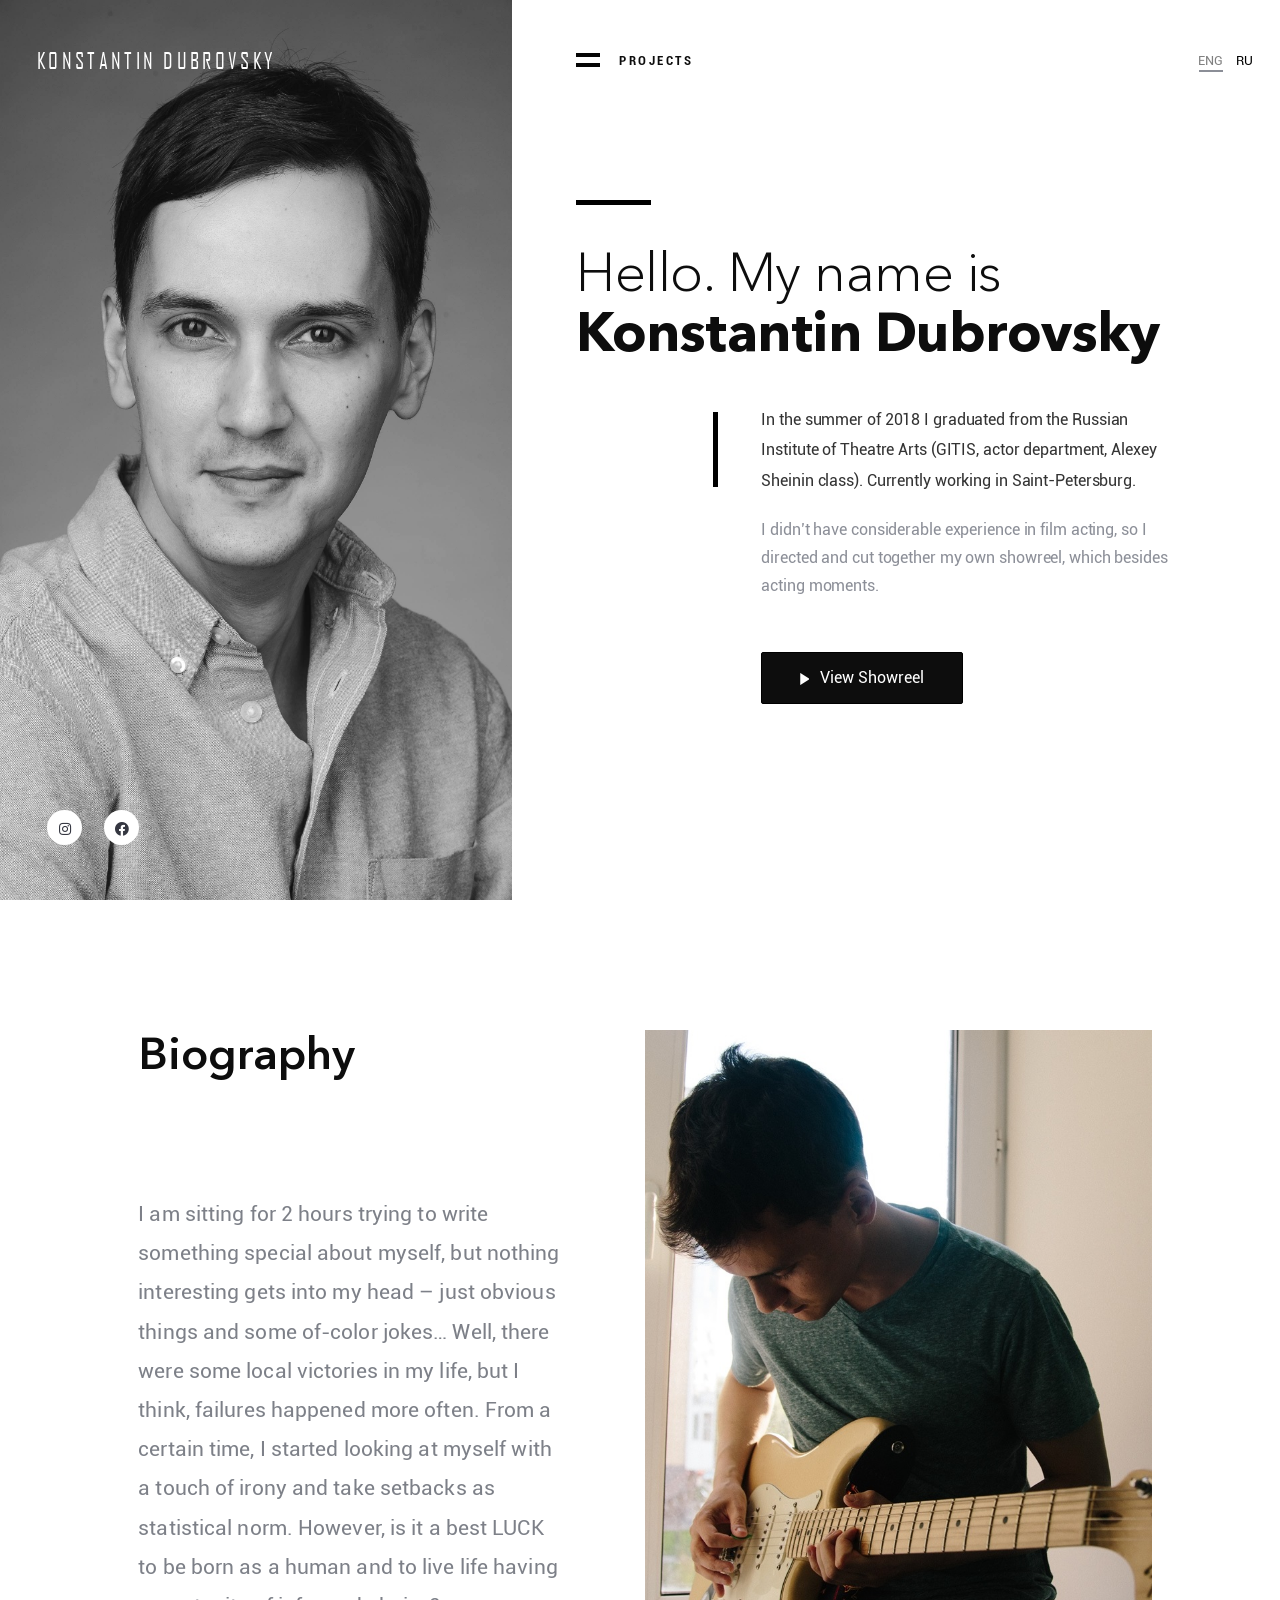
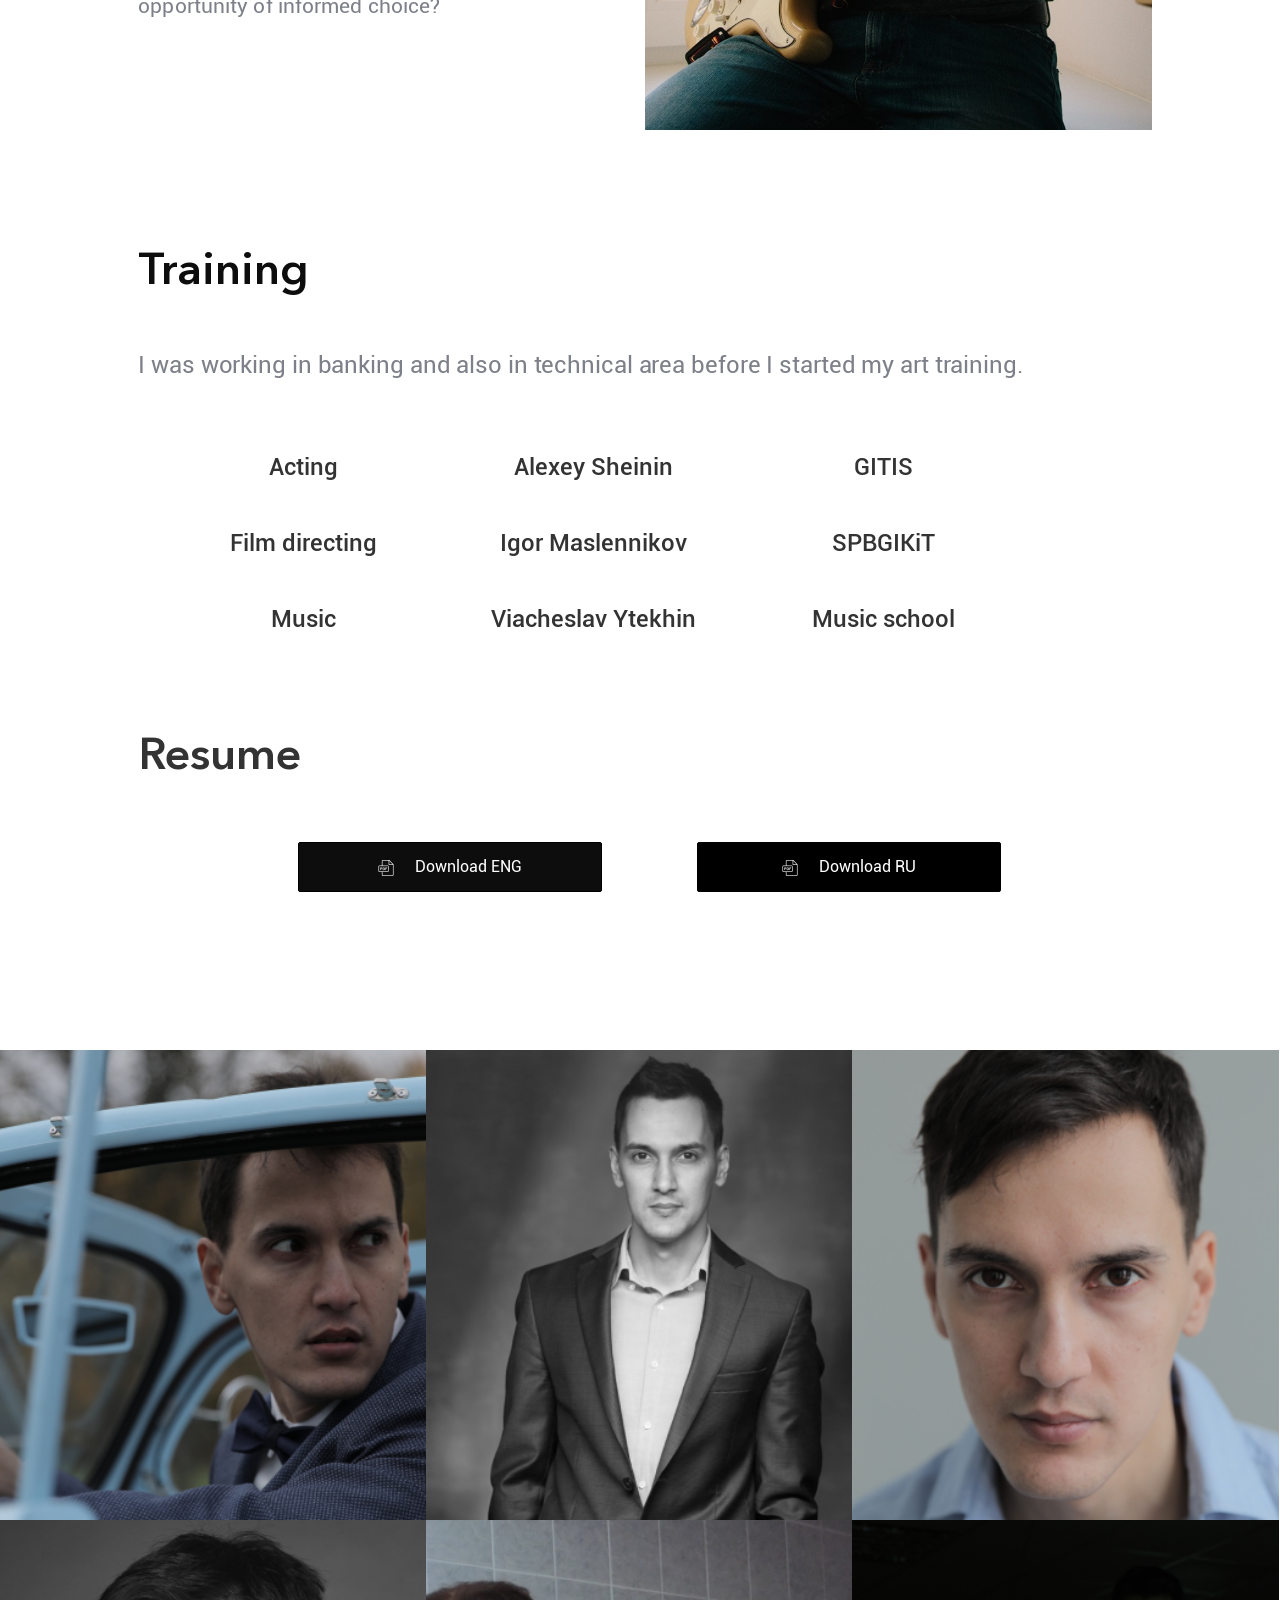
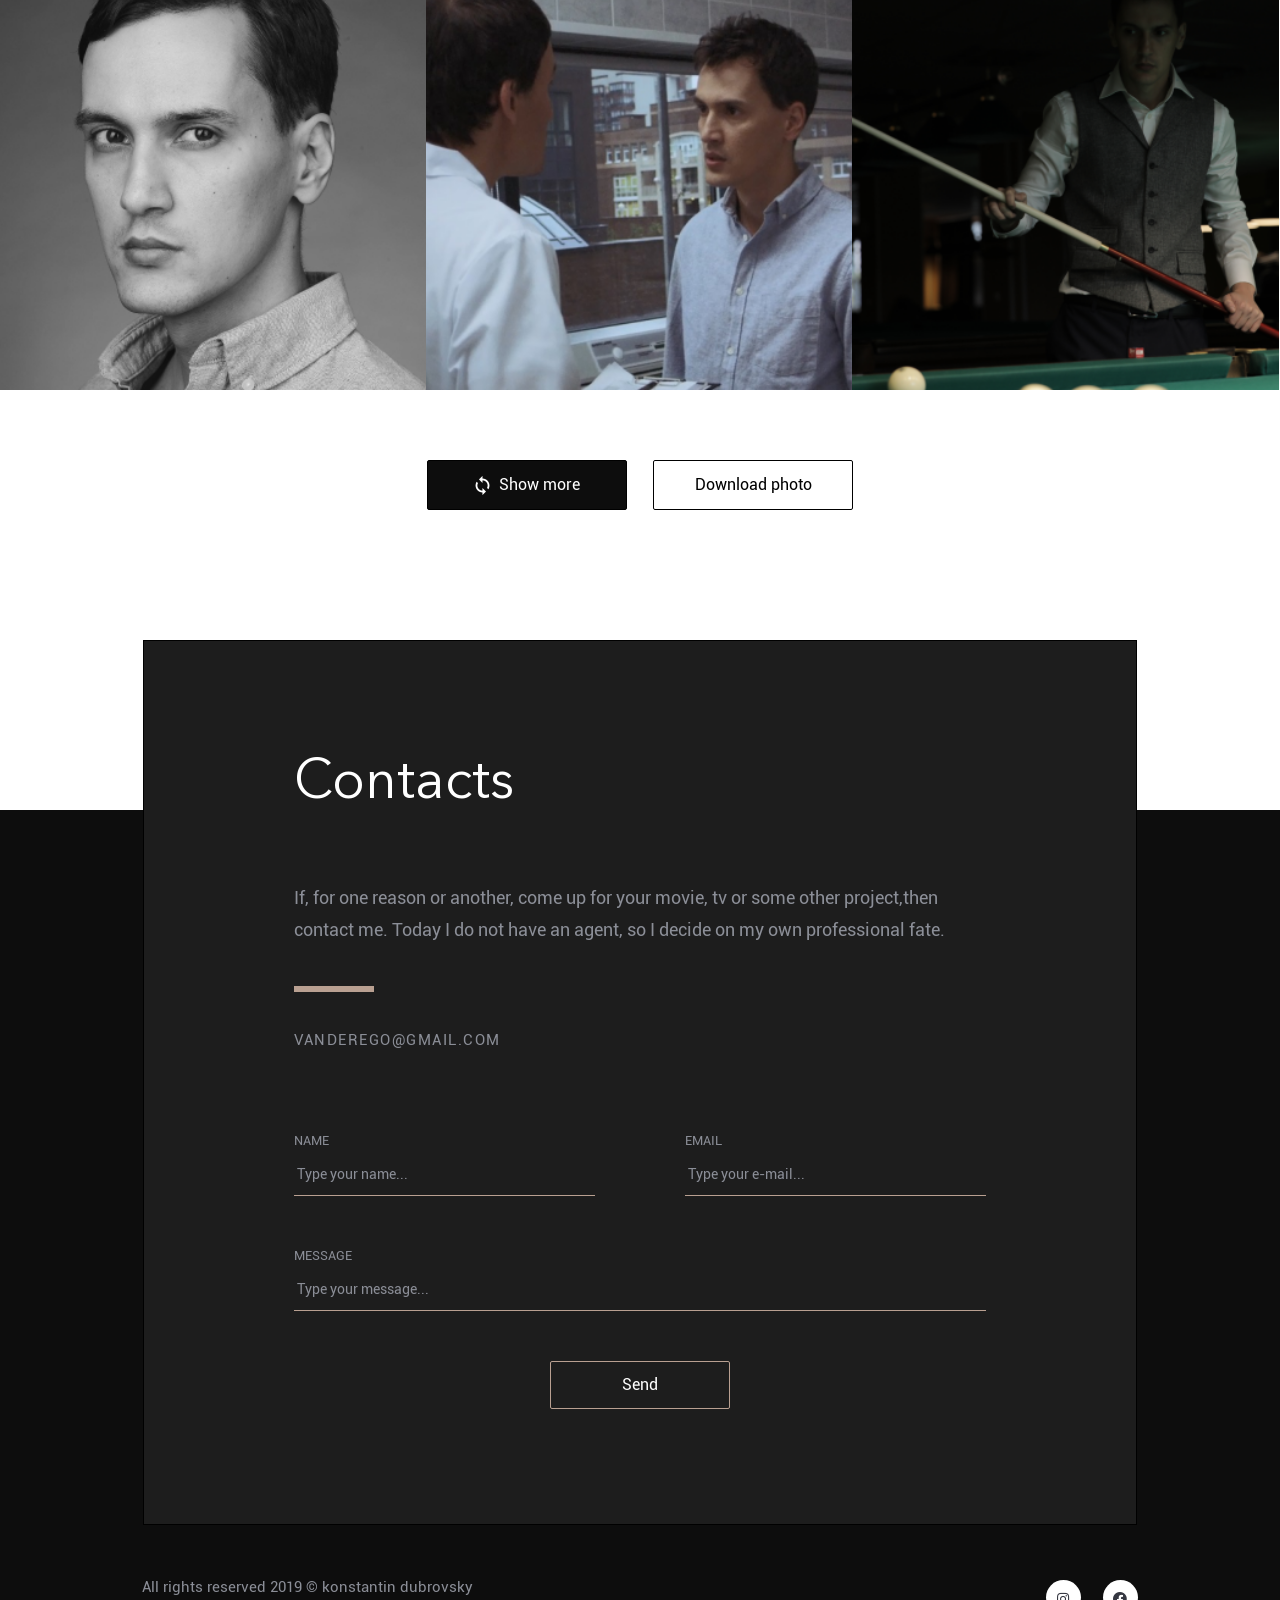
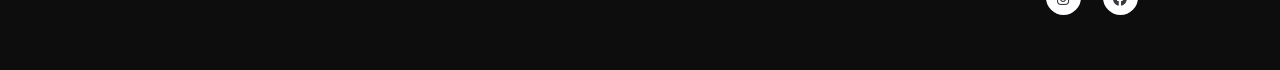
==== commit 330bab93: "site" ====
--- a/index.html
+++ b/index.html
@@ -5,7 +5,7 @@
 
 	<meta charset="utf-8">
 
-	<title>Second</title>
+	<title>Actor</title>
 	<meta name="description" content="">
 
 	<meta http-equiv="X-UA-Compatible" content="IE=edge">
@@ -29,249 +29,453 @@
 
 </head>
 
-<body class=is_no_home>
+<body>
+	<!-- Фон при открытии сайта -->
+	<!-- <div class="preloader">
+		<div class="pulse"></div>
+	</div> -->
+		
 	<header class="site-header">
 
-		<div class="top-line">
-			<div class="logo">
-				<img src="img/logo.png" alt="logo">
-			</div>
-			<form class="header-search-form">
-				<input class="header-search-input" type="text" placeholder="Search...">
-				<a href="#" class="search-icon"><i class="fas fa-search"></i></a>
+		<div class="photo-face" style="background-image: url(img/header-photo.png);">
+			<span class="logo">Konstantin Dubrovsky</span>
+		</div>
+
+		<div class="projects">
+			<a href="#"><img src="img/menu.png" alt="">
+			<span>Projects</span>
+			</a>
+			
+		</div>
+
+			<ul class="anchors">
+				<li><a href="#">showreel</a></li>
+				<li><a href="#infoabout">biography</a></li>
+				<li><a href="#photo-gallery">photo</a></li>
+				<li><a href="#contacts">CONTACTS</a></li>
+			</ul>
+
+			<ul class="language">
+				<li><a href="index.html">ENG</a> <div class="lang-line"></div></li>
+				<li><a href="indexru.html">RU</a> </li>
+			</ul>
+
+			<ul class="header-soc">
+				<li><a href="https://www.instagram.com/vanderego/" target="_blank"><i class="fab fa-instagram"></i></a></li>
+				<li><a href="https://www.facebook.com/vanderego" target="_blank"><i class="fab fa-facebook"></i></a></li>
+			</ul>
+
+			<div class="header-content">
+
+			<div class="line-top"></div>
+			<h1 class="h1">Hello. My name is<br><span>Konstantin Dubrovsky</span></h1>
+			<div class="line-left"></div>
+
+			<p class=content-p1>In the summer of 2018 I graduated from the Russian Institute of Theatre Arts (GITIS, actor department, Alexey Sheinin class). Currently working in Saint-Petersburg.</p>
+
+			<p class=content-p2>I didn’t have considerable experience in film acting, so I directed and cut together my own showreel, which besides acting moments.  
+</p>
+
+			<a href="#" id="button-video" class="button"><img src="img/play-button.png" alt=""> View Showreel</a>
+		</div>
+
+		<div class="bottom-line-header" style="background-image: url(img/bg.png);">
+			<a href="#infoabout" class="button-down"><i class="fas fa-chevron-down"></i></a>
+
+		</div>
+
+			<a href="#infoabout" class="button-down2"><i class="fas fa-chevron-down"></i></a>
+		
+		<div class="video-header">
+
+			<iframe width="60%" height="60%" src="https://www.youtube.com/embed/82UfkA7edaY" frameborder="0" allow="accelerometer; autoplay; encrypted-media; gyroscope; picture-in-picture" allowfullscreen></iframe>
+
+			<a href="#" class="close"><i class="fas fa-times-circle"></i></a>
+		</div>
+
+		<div class="projects-list">
+
+			<div class="film-wrap">
+				<div class="close-project">
+				<a href="#"><img src="img/menu-x.png" alt="">
+				<span>close</span>
+				</a>
+			</div>
+
+			
+				<div class="film film-1">
+				<img src="img/poster.png" alt="" class="poster">
+				<div class="about-film">
+					<p class="button-film button-film-1">film</p>
+					<p class="title-film title-film-1">Singularity</p>
+
+					<p class="release-film release-film-1">Release date<br> 
+						<span>2019</span>
+					</p>
+
+					<p class="role-film role-film-1">Role<br> 
+						<span>The main role(vitality belugen)</span>
+					</p>
+
+					<p class="film_maker-film film_maker-1">Film maker<br> 
+						<span>Mikahail Trufanov</span>
+					</p>
+
+					<p class="film-link film-link-1"><a href="#"><i class="fas fa-link"></i> Watch the trailer</a></p>
+
+
+				</div>
+			</div>
+
+			<!-- more films -->
+
+			<div class="film film-2">
+				<img src="img/poster.png" alt="" class="poster">
+				<div class="about-film">
+					<p class="button-film button-film-2">film</p>
+					<p class="title-film title-film-2">Singularity</p>
+
+					<p class="release-film release-film-2">Release date<br> 
+						<span>2019</span>
+					</p>
+
+					<p class="role-film role-film-2">Role<br> 
+						<span>The main role(vitality belugen)</span>
+					</p>
+
+					<p class="film_maker-film release-film-2">Film maker<br> 
+						<span>Mikahail Trufanov</span>
+					</p>
+
+					<p class="film-link film-link-2"><a href="#"><i class="fas fa-link"></i> Watch the trailer</a></p>
+
+
+				</div>
+			</div>
+
+			<div class="film film-3">
+				<img src="img/poster.png" alt="" class="poster">
+				<div class="about-film">
+					<p class="button-film button-film-3">film</p>
+					<p class="title-film title-film-3">Singularity</p>
+
+					<p class="release-film release-film-3">Release date<br> 
+						<span>2019</span>
+					</p>
+
+					<p class="role-film role-film-3">Role<br> 
+						<span>The main role(vitality belugen)</span>
+					</p>
+
+					<p class="film_maker-film release-film-3">Film maker<br> 
+						<span>Mikahail Trufanov</span>
+					</p>
+
+					<p class="film-link film-link-3"><a href="#"><i class="fas fa-link"></i> Watch the trailer</a></p>
+
+
+				</div>
+			</div>
+
+			<div class="film film-4">
+				<img src="img/poster.png" alt="" class="poster">
+				<div class="about-film">
+					<p class="button-film button-film-4">film</p>
+					<p class="title-film title-film-4">Singularity</p>
+
+					<p class="release-film release-film-4">Release date<br> 
+						<span>2019</span>
+					</p>
+
+					<p class="role-film role-film-4">Role<br> 
+						<span>The main role(vitality belugen)</span>
+					</p>
+
+					<p class="film_maker-film release-film-4">Film maker<br> 
+						<span>Mikahail Trufanov</span>
+					</p>
+
+					<p class="film-link film-link-4"><a href="#"><i class="fas fa-link"></i> Watch the trailer</a></p>
+
+
+				</div>
+			</div>
+
+			<div class="film film-5">
+				<img src="img/poster.png" alt="" class="poster">
+				<div class="about-film">
+					<p class="button-film button-film-5">film</p>
+					<p class="title-film title-film-5">Singularity</p>
+
+					<p class="release-film release-film-5">Release date<br> 
+						<span>2019</span>
+					</p>
+
+					<p class="role-film role-film-5">Role<br> 
+						<span>The main role(vitality belugen)</span>
+					</p>
+
+					<p class="film_maker-film release-film-5">Film maker<br> 
+						<span>Mikahail Trufanov</span>
+					</p>
+
+					<p class="film-link film-link-5"><a href="#"><i class="fas fa-link"></i> Watch the trailer</a></p>
+
+
+				</div>
+			</div>
+
+			</div>
+
+			<!-- more films end -->
+
+			<!-- <div class="film film-2">
+				<img src="img/poster.png" alt="" class="poster">
+				<div class="about-film">
+					<a href="#" class="button button-film button-film-2">film</a>
+					<p class="title-film title-film-2">Singularity</p>
+
+					<p class="release-film release-film-2">Release date<br> 
+						<span>2019</span>
+					</p>
+
+					<p class="role-film role-film-2">Role<br> 
+						<span>The main role(vitality belugen)</span>
+					</p>
+
+					<p class="film_maker-film release-film-2">Film maker<br> 
+						<span>Mikahail Trufanov</span>
+					</p>
+
+
+				</div>
+			</div> -->
+
+
+
+		</div>
+		
+	</header>
+
+	<section class="mob-photo" style="background-image: url(img/tablet-header-photo.png);"></section>
+	<section class="mob2-photo" style="background-image: url(img/mob-header-photo.png);"></section>
+
+	<section class="infoabout" id="infoabout">
+		<div class="wrapper-biography">
+			
+			<div class="biography">
+				<p class="biography-headline">Biography</p>
+				<p class="biography-text">I am sitting for 2 hours trying to write something special about myself, but nothing interesting gets into my head – just obvious things and some of-color jokes…
+				Well, there were some local victories in my life, but I think, failures happened more often. 
+				From a certain time, I started looking at myself with a touch of irony and take setbacks as statistical norm. However, is it a best LUCK to be born as a human and to live life having opportunity of informed choice?
+				</p>
+
+			</div>
+
+			<div class="education">
+				<p class="education-headline">Training</p>
+				<p class="education-text">I was working in banking and also in technical area before I started my art training.</p>
+				<table>
+					<tr>
+						<td>Acting</td>
+						<td>Alexey Sheinin</td>
+						<td>GITIS</td>
+					</tr>
+					<tr>
+						<td>Film directing</td>
+						<td>Igor Maslennikov</td>
+						<td>SPBGIKiT</td>
+					</tr>
+					<tr>
+						<td>Music</td>
+						<td>Viacheslav Ytekhin</td>
+						<td>Music school</td>
+					</tr>
+				</table>
+				
+				<p class="headline2">Resume</p>
+
+				<a href="dic.pdf" class="button button-b" download><img src="img/pdf.png" alt="">Download ENG</a>
+				<a href="dic.pdf" class="button button-w" download><img src="img/pdf.png" alt="">Download RU</a>
+
+			</div>
+
+			<div class="infoabout_photo" style="background-image: url(img/bio-photo.png);"></div>
+				
+			<div class="education-2">
+				<p class="education-2-headline">Training</p>
+				<p class="education-2-text">I was working in banking and also in technical area before I started my art training.</p>
+
+				<div class="education-boxs">
+					<div class="education1">
+						<p>Acting</p>
+						<p> Film directing</p>
+						<p>Music</p>
+					</div>
+					<div class="education2">
+						<p>Alexey Sheinin</p>
+						<p>Igor Maslennikov</p>
+						<p>Viacheslav Ytekhin</p>
+					</div>
+					<div class="education3">
+						<p>GITIS</p>
+						<p>SPBGIKiT</p>
+						<p>Music school</p>
+					</div>
+				</div>
+				
+				<p class="headline2">Resume</p>
+				<div class="button-box">
+				<a href="dic.pdf" class="button button-b" download><img src="img/pdf.png" alt="">Download ENG</a>
+				<a href="dic.pdf" class="button button-w" download><img src="img/pdf.png" alt="">Download RU</a>
+				</div>
+			</div>
+
+		</div>
+	</section>
+
+	<section class="photo-gallery" id="photo-gallery">
+		<div class="photo " style="background-image: url(img/row-up-1.png);"><img class="slider-open" src="img/lupa.png" alt=""><div class="shadow"></div></div>
+		<div class="photo" style="background-image: url(img/row-up-2.png);"><img class="slider-open" src="img/lupa.png" alt=""><div class="shadow"></div></div>
+		<div class="photo" style="background-image: url(img/row-up-3.png);"><img class="slider-open" src="img/lupa.png" alt=""><div class="shadow"></div></div>
+		<div class="photo" style="background-image: url(img/row-up-4.png);"><a href="#photo-gallery"><img class="slider-open" src="img/lupa.png" alt=""></a><div class="shadow"></div></div>
+		<div class="photo" style="background-image: url(img/row-up-5.png);"><img class="slider-open" src="img/lupa.png" alt=""><div class="shadow"></div></div>
+		<div class="photo" style="background-image: url(img/row-down-1.png);"><img class="slider-open" src="img/lupa.png" alt=""><div class="shadow"></div></div>
+		<div class="photo photo-none" style="background-image: url(img/row-down-2.png);"><img class="slider-open" src="img/lupa.png" alt=""><div class="shadow"></div></div>
+		<div class="photo photo-none" style="background-image: url(img/row-down-3.png);"><img class="slider-open" src="img/lupa.png" alt=""><div class="shadow"></div></div>
+		<div class="photo photo-none" style="background-image: url(img/row-down-4.png);"><img class="slider-open" src="img/lupa.png" alt=""><div class="shadow"></div></div>
+		<div class="photo photo-none" style="background-image: url(img/row-down-5.png);"><img class="slider-open" src="img/lupa.png" alt=""><div class="shadow"></div></div>
+		<div class="photo photo-none photo-none-30" style="background-image: url(img/row-down-6.png);"><img class="slider-open" src="img/lupa.png" alt=""><div class="shadow"></div></div>
+		<div class="photo photo-none photo-none-30" style="background-image: url(img/row-down-7.png);"><img class="slider-open" src="img/lupa.png" alt=""><div class="shadow"></div></div>
+		<div class="photo photo-none  photo-none-30" style="background-image: url(img/row-down-8.png);"><img class="slider-open" src="img/lupa.png" alt=""><div class="shadow"></div></div>
+		<div class="photo photo-none  photo-none-30" style="background-image: url(img/row-down-9.png);"><img class="slider-open" src="img/lupa.png" alt=""><div class="shadow"></div></div>
+		<div class="photo photo-none photo-none-30" style="background-image: url(img/row-down-10.png);"><img class="slider-open" src="img/lupa.png" alt=""><div class="shadow"></div></div>
+		<!-- <div class="photo photo-none photo-none-30" style="background-image: url(img/row-down-5.png);"><img class="slider-open" src="img/lupa.png" alt=""><div class="shadow"></div></div>
+		<div class="photo photo-none photo-none-30" style="background-image: url(img/row-down-5.png);"><img class="slider-open" src="img/lupa.png" alt=""><div class="shadow"></div></div>
+		<div class="photo photo-none photo-none-30" style="background-image: url(img/row-down-5.png);"><img class="slider-open" src="img/lupa.png" alt=""><div class="shadow"></div></div>
+		<div class="photo photo-none photo-none-30" style="background-image: url(img/row-down-5.png);"><img class="slider-open" src="img/lupa.png" alt=""><div class="shadow"></div></div>
+		<div class="photo photo-none photo-none-30" style="background-image: url(img/row-down-5.png);"><img class="slider-open" src="img/lupa.png" alt=""><div class="shadow"></div></div>
+		<div class="photo photo-none photo-none-30" style="background-image: url(img/row-down-5.png);"><img class="slider-open" src="img/lupa.png" alt=""><div class="shadow"></div></div>
+		<div class="photo photo-none photo-none-30" style="background-image: url(img/row-down-5.png);"><img class="slider-open" src="img/lupa.png" alt=""><div class="shadow"></div></div>
+		<div class="photo photo-none photo-none-30" style="background-image: url(img/row-down-5.png);"><img class="slider-open" src="img/lupa.png" alt=""><div class="shadow"></div></div>
+		<div class="photo photo-none photo-none-30" style="background-image: url(img/row-down-5.png);"><img class="slider-open" src="img/lupa.png" alt=""><div class="shadow"></div></div>
+		<div class="photo photo-none photo-none-30" style="background-image: url(img/row-down-5.png);"><img class="slider-open" src="img/lupa.png" alt=""><div class="shadow"></div></div>
+		<div class="photo photo-none photo-none-30" style="background-image: url(img/row-down-5.png);"><img class="slider-open" src="img/lupa.png" alt=""><div class="shadow"></div></div>
+		<div class="photo photo-none photo-none-30" style="background-image: url(img/row-down-5.png);"><img class="slider-open" src="img/lupa.png" alt=""><div class="shadow"></div></div>
+		<div class="photo photo-none photo-none-30" style="background-image: url(img/row-down-5.png);"><img class="slider-open" src="img/lupa.png" alt=""><div class="shadow"></div></div>
+		<div class="photo photo-none photo-none-30" style="background-image: url(img/row-down-5.png);"><img class="slider-open" src="img/lupa.png" alt=""><div class="shadow"></div></div>
+		<div class="photo photo-none photo-none-30" style="background-image: url(img/row-down-5.png);"><img class="slider-open" src="img/lupa.png" alt=""><div class="shadow"></div></div>
+		<div class="photo photo-none photo-none-30" style="background-image: url(img/row-down-5.png);"><img class="slider-open" src="img/lupa.png" alt=""><div class="shadow"></div></div>
+		<div class="photo photo-none photo-none-30" style="background-image: url(img/row-down-5.png);"><img class="slider-open" src="img/lupa.png" alt=""><div class="shadow"></div></div>
+		<div class="photo photo-none photo-none-30" style="background-image: url(img/row-down-5.png);"><img class="slider-open" src="img/lupa.png" alt=""><div class="shadow"></div></div> -->
+
+
+	
+		<div class="big-container">
+			<div class="container">
+					<div class="slider">
+						<div class="slider-photo"><img src="img/row-up-1.png" alt=""></div>
+						<div class="slider-photo"><img src="img/row-up-2.png" alt=""></div>
+						<div class="slider-photo"><img src="img/row-up-3.png" alt=""></div>
+						<div class="slider-photo"><img src="img/row-up-4.png" alt=""></div>
+						<div class="slider-photo"><img src="img/row-up-5.png" alt=""></div>
+						<div class="slider-photo"><img src="img/row-down-1.png" alt=""></div>
+						<div class="slider-photo"><img src="img/row-down-2.png" alt=""></div>
+						<div class="slider-photo"><img src="img/row-down-3.png" alt=""></div>
+						<div class="slider-photo"><img src="img/row-down-4.png" alt=""></div>
+						<div class="slider-photo"><img src="img/row-down-5.png" alt=""></div>
+						<div class="slider-photo"><img src="img/row-down-6.png" alt=""></div>
+						<div class="slider-photo"><img src="img/row-down-7.png" alt=""></div>
+						<div class="slider-photo"><img src="img/row-down-8.png" alt=""></div>
+						<div class="slider-photo"><img src="img/row-down-9.png" alt=""></div>
+						<div class="slider-photo"><img src="img/row-down-10.png" alt=""></div>
+					</div>
+				<a class="close-slider"><i class="fas fa-times-circle"></i></a>
+			</div>
+
+		</div>
+
+		<div class="big-container2">
+			<div class="container2">
+					<div class="slider2">
+						<div class="slider-photo2"><img src="img/row-up-1.png" alt=""></div>
+						<div class="slider-photo2"><img src="img/row-up-2.png" alt=""></div>
+						<div class="slider-photo2"><img src="img/row-up-3.png" alt=""></div>
+						<div class="slider-photo2"><img src="img/row-up-4.png" alt=""></div>
+						<div class="slider-photo2"><img src="img/row-up-5.png" alt=""></div>
+						<div class="slider-photo2"><img src="img/row-down-1.png" alt=""></div>
+						<div class="slider-photo2"><img src="img/row-down-2.png" alt=""></div>
+						<div class="slider-photo2"><img src="img/row-down-3.png" alt=""></div>
+						<div class="slider-photo2"><img src="img/row-down-4.png" alt=""></div>
+						<div class="slider-photo2"><img src="img/row-down-5.png" alt=""></div>
+						<div class="slider-photo2"><img src="img/row-down-6.png" alt=""></div>
+						<div class="slider-photo2"><img src="img/row-down-7.png" alt=""></div>
+						<div class="slider-photo2"><img src="img/row-down-8.png" alt=""></div>
+						<div class="slider-photo2"><img src="img/row-down-9.png" alt=""></div>
+						<div class="slider-photo2"><img src="img/row-down-10.png" alt=""></div>
+					</div>
+			</div>
+
+		</div>
+		
+	</section>
+
+	<div class="buttons-photo">
+	<a href="#photo-gallery" class="button button-f button-f-s button-n" id="loadMore"><img src="img/refresh.png" alt="">Show more</a>
+	<a href="#photo-gallery" class="button button-f-s  button-roll button-roll-iblock"><img src="img/refresh.png" alt="">Roll up</a>
+	<a href="photos.rar" class="button button-f button-f-d" download>Download photo</a>
+	</div>
+
+	<section class="contacts" id="contacts">
+		<div class="wrapper-contacts">
+			<p class="contacts-headline">Contacts</p>
+			<p class="contacts-headline-under">If, for one reason or another, come up for your movie, tv or some other project,then contact me. Today I do not have an agent, so I decide on my own professional fate.</p>
+			<div class="contacts-line"></div>
+			<p class="contacts-phone_number"><!-- +7 921 599 04 36 --><span>Vanderego@gmail.com</span></p>
+
+			<form>
+
+				<!-- Hidden Required Fields -->
+				<input type="hidden" name="project_name" value="Konstantin_Dubrovsky">
+				<input type="hidden" name="admin_email" value="vanderego@gmail.com">
+				<input type="hidden" name="form_subject" value="Сайт портфолио Константина Дубровского">
+				<!-- END Hidden Required Fields -->
+
+				<span class="box-contacts-name"><input class="contacts-name" type="text" name="Name" placeholder="Type your name..." required autocomplete="off"></span>
+				<span class="box-contacts-email"><input class="contacts-email" type="text" name="E-mail" placeholder="Type your e-mail..." required autocomplete="off"></span>
+				<span class="box-contacts-message"><input class="contacts-message" type="text" name="Message" placeholder="Type your message..." required autocomplete="off"></span>
+
+				<button class="button form-button">Send</button>
+
 			</form>
-			<ul class="top-menu">
-				<li><a href="#">Home</a></li>
-				<li><a href="#">Popular Apps</a></li>
-				<li><a href="#">Best Apps</a></li>
-			</ul>
-		</div>
-
-	</header>
-	<div class="container">
-		<div class="row">
-
-			<section class="page-content">
-				<div class="page-content-top col-sm-7">
-					<div class="content-img" style="background-image: url(img/pubg.png);"></div>
-					<h1 class="top-h1">PUBG Mobile for iPhone</h1>
-					<ul class="way">
-						<li>FREE</li>
-						<li>Tencent</li>
-						<li>iOS</li>
-						<li>Version 0.9.0</li>
-						<li>FULL SPECS</li>
-					</ul>
-					<p class="rating">Editors' rating:</p>
-					<ul class="stars">
-						<li> <img src="img/star.png" alt=""></li>
-						<li><img src="img/star.png" alt=""></li>
-						<li><img src="img/star.png" alt=""></li>
-						<li><img src="img/star.png" alt=""></li>
-						<li><img src="img/star.png" alt=""></li>
-						<li class="link-first"><a   href="">Be the first to rate this product! </a></li>
-					</ul>
-					<a href="#" class="button">Button</a>
-				</div>
-
-				<div class="page-content-middle col-sm-8">
-					<h1 class="middle-h1">EDITORS' REVIEW</h1>
-					<p class="text_middle">The original battle royale game Playerunknown's Battlegrounds is now available on mobile devices for free. The game starts off with the player being air dropped onto a 40-mile island, along with a hundred opponents. Search for weapons, armor, vehicles, and supplies spread across the island. Play solo, duo, or join a squad and prepare yourself for some adrenaline-pumping action. Fight for your survival and be the last man standing!</p>
-				</div>
-<video class="video-middle" src="video.ogv" controls></video>
-				<div class="page-content-bottom col-sm-8">
-					<h1 class="bottom-h1">PUBLISHER'S DESCRIPTION</h1>
-					<p class="text_bottom">From Tencent:
-Officially licensed PUBG MOBILE, the original battle royale style game is coming! Unreal Engine 4 brings smooth, next-generation graphics to your mobile device, and produces a graphical and audio experience that perfectly recreates the PC version.
-<br>
-Game Features
-<br>
-1. Officially licensed PUBG on Mobile
-<br>
-An authentic port of the PC version. 100 players are dropped on an enormous 8x8 km battlefield. Players fight to survive and eliminate each other through strategy and skill. The last one standing wins! Winner Winner, Chicken Dinner!
-<br>
-2. Realistic Graphics and HD Audio
-<br>
-Unreal Engine 4 brings a phenomenal visual experience with detail rendering, an expansive HD map, and realistic scenes.
-<br>
-High-quality audio with 3D sound effects and 7.1 channel surround sound makes players feel like they are on the real battlefield.
-<br>
-3. Realistic Shooting
-<br>
-With a large selection of firearms, melee weapons, and throwables with realistic ballistics and trajectories, this is the perfect combat experience on mobile.
-<br>
-4. Travel in Style
-<br>
-Drive one of a variety of vehicles to escape from your foes or to stalk your prey.
-<br>
-5. Team-Up with Friends and Use Voice Chat
-<br>
-Invite friends to team-up, head into battle together and collaborate over voice chat.
-<br>
-6. Fair Gaming Environment
-<br>
-Armed with powerful anti-cheating mechanisms and optimized for many devices, ensuring a fun and fair environment for players.
-<br>
-The current version does not represent the final quality of the game, as we will keep optimizing existing content and adding new features. If you enjoyed the game, please join the discussion on Facebook.</p>
-				</div>
-
-<div class="srecifications col-sm-8">
-	<h1 class="spes">FULL SPECIFICATIONS</h1>
-	<div class="specific">
-		<p  class="news">WHAT'S NEW IN VERSION 0.9.0</p>
-		<p class="news-text">Added night mode.<br> The map will alternate between day and night randomly in Classic Mode.<br>
-Added Night Vision Goggles.<br>
-Interact with other players on Spawn Island by picking up pumpkins and candies.<br>
-Enemies killed by Hellfire — AKM will become scarecrows.
-Scary face appears when a grenade explodes.<br>
-Earn candies through a Halloween lucky draw to get Halloween-exclusive vehicle finishes.<br>
-Earn Trick Ticket Scraps, combine them into Trick Tickets for the lucky draw!<br>
-Added a Halloween theme to the main menu.<br>
-Added the QBU DMR. Fires 5.56mm rounds and can be found in Sanhok.<br>
-Added the Rony pickup truck. Only available in Sanhok.</p>
-	</div>
-</div>
-<div class="table col-sm-8">
-<table class="table-first">
-	<caption>GENERAL</caption>
-	<tr><td>Publisher</td> 
-		<td><a a class="link-table" href="">Tencent</a></td>
-	</tr>
-		<tr><td class="grey-line-table">Publisher web site</td> 
-			<td class="grey-line-table"><a class="link-table" href="">http://www.tencent.com/en-us/index.shtml</a></td>
-		</tr>
-			<tr><td>Release Date</td> <td>October 25, 2018</td>
-			</tr>
-				<tr><td class="grey-line-table">Date Added</td> <td class="grey-line-table">December 11, 2018</td></tr>
-				<tr><td>Version</td>
-				 <td>0.9.0</td>
-				</tr>
-</table>
-<table class="table-second">
-	<caption>CATEGORY</caption>
-	<tr>
-		<td>Category</td>
-		<td class="padnone"><a  class="link-table" href="">Games</a></td>
-	</tr>
-	<tr>
-		<td class="grey-line-table">Subcategory</td>
-		<td class="grey-line-table padnone"><a class="link-table" href="">First-Person Shooters</a></td>
-	</tr>
-</table>
-<table class="table-second">
-	<caption>OPERATING SYSTEMS</caption>
-	<tr>
-		<td>Operating Systems</td>
-		<td class="padnone">iOS</td>
-	</tr>
-	<tr>
-		<td class="grey-line-table">Additional Requirements</td>
-		<td class="grey-line-table padnone">iOS 9.0</td>
-	</tr>
-</table>
-<table class="table-second">
-	<caption>DOWNLOAD INFORMATION</caption>
-	<tr>
-		<td>Category</td>
-		<td class="padnone">Games</td>
-	</tr>
-	<tr>
-		<td class="grey-line-table">Subcategory</td>
-		<td class="grey-line-table padnone">Games</td>
-	</tr>
-</table>
-<table class="table-second">
-	<caption>POPULARITY</caption>
-	<tr>
-		<td>Category</td>
-		<td class="padnone">Games</td>
-	</tr>
-	<tr>
-		<td class="grey-line-table">Subcategory</td>
-		<td class="grey-line-table padnone">First-Person Shooters</td>
-	</tr>
-</table>
-<table class="table-second">
-	<caption>POPULARITY</caption>
-	<tr>
-		<td>Category</td>
-		<td class="padnone">Games</td>
-	</tr>
-	<tr>
-		<td class="grey-line-table">Subcategory</td>
-		<td class="grey-line-table padnone">First-Person Shooters</td>
-	</tr>
-	<tr>
-		<td >Subcategory</td>
-		<td class="padnone">First-Person Shooters</td>
-	</tr>
-</table>
-</div>
-		<div class="sreen col-sm-8">
-			<p>SCREENSHOTS</p>
-			<div class="wrapp-sreen">
-			<div class="sreen-first">
-				<img src="img/screen-first.jpg" alt="">
-			</div>
-			<div class="screen-second"> 
-				<img src="img/screen-second.jpg" alt="">
-			</div>
-			</div>
-		</div>
-
-	<div class="box-latest_stories col-sm-8">
-	 
-<div class="last-stories">
-	<p class="story-news">LATEST STORIES</p>
-
-</div>
-	 		<div class="box-news">
-	 			<div class="news-img" style="background-image: url(img/woman.jpg);"></div>
-	 			<h1 class="h1">10 coolest mobile games we saw at GDC 2019</h1>
-	 			<p class="news-text">Lorem ipsum dolor sit amet, consectetur adipisicing elit. Enim et veniam aperiam impedit necessitatibus molestiae</p>
-	 			<a href="#" class="news-link">Read more</a>
-	 		</div>
-
-	 		<div class="box-news">
-	 			<div class="news-img" style="background-image: url(img/woman.jpg);"></div>
-	 			<h1 class="h1">10 coolest mobile games we saw at GDC 2019</h1>
-	 			<p class="news-text">Lorem ipsum dolor sit amet, consectetur adipisicing elit. Enim et veniam aperiam impedit necessitatibus molestiae</p>
-	 			<a href="#" class="news-link">Read more</a>
-	 		</div>
-
-	 		<div class="box-news">
-	 			<div class="news-img" style="background-image: url(img/woman.jpg);"></div>
-	 			<h1 class="h1">10 coolest mobile games we saw at GDC 2019</h1>
-	 			<p class="news-text">Lorem ipsum dolor sit amet, consectetur adipisicing elit. Enim et veniam aperiam impedit necessitatibus molestiae</p>
-	 			<a href="#" class="news-link">Read more</a>
-	 		</div>
-	 	</div>
-
-	 	 		
-</section>
-
-
-
-		</div>
-	 		</div>
-
-
-<footer class="site-footer container-fluid">
-	
-
-	 	<img src="img/logo.png" alt="logo">
-
-
-	<ul class="footer-menu">
-		<li><a href="#">Home</a></li>
-		<li><a href="#">Popular Apps</a></li>
-		<li><a href="#">Best Apps</a></li>
-	 </ul>
-
-</footer>
+
+		</div>
+		
+	</section>
+
+	<footer class="site-footer">
+		<span class="logo">Konstantin Dubrovsky</span>
+
+		<ul class="footer-soc">
+				<li><a href="https://www.instagram.com/vanderego/" target="_blank"><i class="fab fa-instagram"></i></a></li>
+				<li><a href="https://www.facebook.com/vanderego" target="_blank"><i class="fab fa-facebook"></i></a></li>
+		</ul>
+
+		<p class="footer-text">All rights reserved 2019 © konstantin dubrovsky</p>
+
+	</footer>
+
+
+
 
 <link rel="stylesheet" href="css/main.min.css">
+
+<link rel="stylesheet" href="libs/slick/slick-theme.css">
+<link rel="stylesheet" href="libs/slick/slick.css">
+
 <script src="js/scripts.min.js"></script>
+
+
 
 </body>
 </html>
--- a/css/main.min.css
+++ b/css/main.min.css
@@ -1,17 +1,10 @@
-@charset "UTF-8";@font-face{font-family:GothamPro;font-weight:400;font-style:normal;src:url(../fonts/GothamProRegular/GothamPro.eot);src:url(../fonts/GothamProRegular/GothamPro.eot?#iefix) format("embedded-opentype"),url(../fonts/GothamProRegular/GothamPro.woff) format("woff"),url(../fonts/GothamProRegular/GothamPro.ttf) format("truetype")}@font-face{font-family:GothamPro;font-weight:700;font-style:normal;src:url(../fonts/GothamProBold/GothamPro-Bold.eot);src:url(../fonts/GothamProBold/GothamPro-Bold.eot?#iefix) format("embedded-opentype"),url(../fonts/GothamProBold/GothamPro-Bold.woff) format("woff"),url(../fonts/GothamProBold/GothamPro-Bold.ttf) format("truetype")}@font-face{font-family:GothamPro;font-weight:500;font-style:normal;src:url(../fonts/GothamProMedium/GothamPro-Medium.eot);src:url(../fonts/GothamProMedium/GothamPro-Medium.eot?#iefix) format("embedded-opentype"),url(../fonts/GothamProMedium/GothamPro-Medium.woff) format("woff"),url(../fonts/GothamProMedium/GothamPro-Medium.ttf) format("truetype")}@font-face{font-family:GothamPro;font-weight:300;font-style:normal;src:url(../fonts/GothamProLight/GothamPro-Light.eot);src:url(../fonts/GothamProLight/GothamPro-Light.eot?#iefix) format("embedded-opentype"),url(../fonts/GothamProLight/GothamPro-Light.woff) format("woff"),url(../fonts/GothamProLight/GothamPro-Light.ttf) format("truetype")}@font-face{font-family:AvenirNextCyr;font-weight:400;font-style:normal;src:url(../fonts/AvenirNextCyr/AvenirNextCyr-Regular.eot);src:url(../fonts/AvenirNextCyr/AvenirNextCyr-Regular.eot?#iefix) format("embedded-opentype"),url(../fonts/AvenirNextCyr/AvenirNextCyr-Regular.woff) format("woff"),url(../fonts/AvenirNextCyr/AvenirNextCyr-Regular.ttf) format("truetype")}@font-face{font-family:AvenirNextCyr;font-weight:700;font-style:normal;src:url(../fonts/AvenirNextCyrBold/AvenirNextCyr-Bold.eot);src:url(../fonts/AvenirNextCyrBold/AvenirNextCyr-Bold.eot?#iefix) format("embedded-opentype"),url(../fonts/AvenirNextCyrBold/AvenirNextCyr-Bold.woff) format("woff"),url(../fonts/AvenirNextCyrBold/AvenirNextCyr-Bold.ttf) format("truetype")}@font-face{font-family:AvenirNextCyr;font-weight:300;font-style:normal;src:url(../fonts/AvenirNextCyrLight/AvenirNextCyr-Light.eot);src:url(../fonts/AvenirNextCyrLight/AvenirNextCyr-Light.eot?#iefix) format("embedded-opentype"),url(../fonts/AvenirNextCyrLight/AvenirNextCyr-Light.woff) format("woff"),url(../fonts/AvenirNextCyrLight/AvenirNextCyr-Light.ttf) format("truetype")}@font-face{font-family:AvenirNextCyr;font-weight:500;font-style:normal;src:url(../fonts/AvenirNextCyr-Medium/AvenirNextCyr-Medium.eot);src:url(../fonts/AvenirNextCyr-Medium/AvenirNextCyr-Medium.eot?#iefix) format("embedded-opentype"),url(../fonts/AvenirNextCyr-Medium/AvenirNextCyr-Medium.woff) format("woff"),url(../fonts/AvenirNextCyr-Medium/AvenirNextCyr-Medium.ttf) format("truetype")}@font-face{font-family:AvenirNextCyr;font-weight:600;font-style:normal;src:url(../fonts/AvenirNextCyr-Demi/AvenirNextCyr-Demi.eot);src:url(../fonts/AvenirNextCyr-Demi/AvenirNextCyr-Demi.eot?#iefix) format("embedded-opentype"),url(../fonts/AvenirNextCyr-Demi/AvenirNextCyr-Demi.woff) format("woff"),url(../fonts/AvenirNextCyr-Demi/AvenirNextCyr-Demi.ttf) format("truetype")}/*!
- * Bootstrap Grid v4.3.1 (https://getbootstrap.com/)
- * Copyright 2011-2019 The Bootstrap Authors
+@import url(https://fonts.googleapis.com/css?family=Josefin+Sans:400,700);@import url(https://maxcdn.bootstrapcdn.com/font-awesome/4.7.0/css/font-awesome.min.css);@font-face{font-family:roboto;font-weight:400;font-style:normal;src:url(../fonts/roboto/roboto.eot);src:url(../fonts/roboto/roboto.eot?#iefix) format("embedded-opentype"),url(../fonts/roboto/roboto.woff) format("woff"),url(../fonts/roboto/roboto.ttf) format("truetype")}@font-face{font-family:roboto;font-weight:700;font-style:normal;src:url(../fonts/roboto-bold/roboto-bold.eot);src:url(../fonts/roboto-bold/roboto-bold.eot?#iefix) format("embedded-opentype"),url(../fonts/roboto-bold/roboto-bold.woff) format("woff"),url(../fonts/roboto-bold/roboto-bold.ttf) format("truetype")}@font-face{font-family:roboto;font-weight:500;font-style:normal;src:url(../fonts/roboto-medium/roboto-medium.eot);src:url(../fonts/roboto-medium/roboto-medium.eot?#iefix) format("embedded-opentype"),url(../fonts/roboto-medium/roboto-medium.woff) format("woff"),url(../fonts/roboto-medium/roboto-medium.ttf) format("truetype")}@font-face{font-family:AvenirNextCyr;font-weight:400;font-style:normal;src:url(../fonts/AvenirNextCyr/AvenirNextCyr-Regular.eot);src:url(../fonts/AvenirNextCyr/AvenirNextCyr-Regular.eot?#iefix) format("embedded-opentype"),url(../fonts/AvenirNextCyr/AvenirNextCyr-Regular.woff) format("woff"),url(../fonts/AvenirNextCyr/AvenirNextCyr-Regular.ttf) format("truetype")}@font-face{font-family:AvenirNextCyr;font-weight:700;font-style:normal;src:url(../fonts/AvenirNextCyrBold/AvenirNextCyr-Bold.eot);src:url(../fonts/AvenirNextCyrBold/AvenirNextCyr-Bold.eot?#iefix) format("embedded-opentype"),url(../fonts/AvenirNextCyrBold/AvenirNextCyr-Bold.woff) format("woff"),url(../fonts/AvenirNextCyrBold/AvenirNextCyr-Bold.ttf) format("truetype")}@font-face{font-family:AvenirNextCyr;font-weight:300;font-style:normal;src:url(../fonts/AvenirNextCyrLight/AvenirNextCyr-Light.eot);src:url(../fonts/AvenirNextCyrLight/AvenirNextCyr-Light.eot?#iefix) format("embedded-opentype"),url(../fonts/AvenirNextCyrLight/AvenirNextCyr-Light.woff) format("woff"),url(../fonts/AvenirNextCyrLight/AvenirNextCyr-Light.ttf) format("truetype")}@font-face{font-family:AvenirNextCyr;font-weight:500;font-style:normal;src:url(../fonts/AvenirNextCyr-Medium/AvenirNextCyr-Medium.eot);src:url(../fonts/AvenirNextCyr-Medium/AvenirNextCyr-Medium.eot?#iefix) format("embedded-opentype"),url(../fonts/AvenirNextCyr-Medium/AvenirNextCyr-Medium.woff) format("woff"),url(../fonts/AvenirNextCyr-Medium/AvenirNextCyr-Medium.ttf) format("truetype")}@font-face{font-family:AvenirNextCyr;font-weight:600;font-style:normal;src:url(../fonts/AvenirNextCyr-Demi/AvenirNextCyr-Demi.eot);src:url(../fonts/AvenirNextCyr-Demi/AvenirNextCyr-Demi.eot?#iefix) format("embedded-opentype"),url(../fonts/AvenirNextCyr-Demi/AvenirNextCyr-Demi.woff) format("woff"),url(../fonts/AvenirNextCyr-Demi/AvenirNextCyr-Demi.ttf) format("truetype")}@font-face{font-family:AgencyFB;font-weight:400;font-style:normal;src:url(../fonts/AgencyFB/AgencyFB.eot);src:url(../fonts/AgencyFB/AgencyFB.eot?#iefix) format("embedded-opentype"),url(../fonts/AgencyFB/AgencyFB.woff) format("woff"),url(../fonts/AgencyFB/AgencyFB.ttf) format("truetype")}/*!
+ * Generated using the Bootstrap Customizer (https://getbootstrap.com/docs/3.4/customize/)
+ *//*!
+ * Bootstrap v3.4.1 (https://getbootstrap.com/)
  * Copyright 2011-2019 Twitter, Inc.
  * Licensed under MIT (https://github.com/twbs/bootstrap/blob/master/LICENSE)
- */html{-webkit-box-sizing:border-box;box-sizing:border-box;-ms-overflow-style:scrollbar}*,::after,::before{-webkit-box-sizing:inherit;box-sizing:inherit}.container{width:100%;padding-right:15px;padding-left:15px;margin-right:auto;margin-left:auto}@media (min-width:576px){.container{max-width:540px}}@media (min-width:768px){.container{max-width:720px}}@media (min-width:992px){.container{max-width:960px}}@media (min-width:1200px){.container{max-width:1140px}}.container-fluid{width:100%;padding-right:15px;padding-left:15px;margin-right:auto;margin-left:auto}.row{display:-ms-flexbox;display:-webkit-box;display:-webkit-flex;display:flex;-ms-flex-wrap:wrap;-webkit-flex-wrap:wrap;flex-wrap:wrap;margin-right:-15px;margin-left:-15px}.no-gutters{margin-right:0;margin-left:0}.no-gutters>.col,.no-gutters>[class*=col-]{padding-right:0;padding-left:0}.col,.col-1,.col-10,.col-11,.col-12,.col-2,.col-3,.col-4,.col-5,.col-6,.col-7,.col-8,.col-9,.col-auto,.col-lg,.col-lg-1,.col-lg-10,.col-lg-11,.col-lg-12,.col-lg-2,.col-lg-3,.col-lg-4,.col-lg-5,.col-lg-6,.col-lg-7,.col-lg-8,.col-lg-9,.col-lg-auto,.col-md,.col-md-1,.col-md-10,.col-md-11,.col-md-12,.col-md-2,.col-md-3,.col-md-4,.col-md-5,.col-md-6,.col-md-7,.col-md-8,.col-md-9,.col-md-auto,.col-sm,.col-sm-1,.col-sm-10,.col-sm-11,.col-sm-12,.col-sm-2,.col-sm-3,.col-sm-4,.col-sm-5,.col-sm-6,.col-sm-7,.col-sm-8,.col-sm-9,.col-sm-auto,.col-xl,.col-xl-1,.col-xl-10,.col-xl-11,.col-xl-12,.col-xl-2,.col-xl-3,.col-xl-4,.col-xl-5,.col-xl-6,.col-xl-7,.col-xl-8,.col-xl-9,.col-xl-auto{position:relative;width:100%;padding-right:15px;padding-left:15px}.col{-ms-flex-preferred-size:0;-webkit-flex-basis:0;flex-basis:0;-ms-flex-positive:1;-webkit-box-flex:1;-webkit-flex-grow:1;flex-grow:1;max-width:100%}.col-auto{-ms-flex:0 0 auto;-webkit-box-flex:0;-webkit-flex:0 0 auto;flex:0 0 auto;width:auto;max-width:100%}.col-1{-ms-flex:0 0 8.333333%;-webkit-box-flex:0;-webkit-flex:0 0 8.333333%;flex:0 0 8.333333%;max-width:8.333333%}.col-2{-ms-flex:0 0 16.666667%;-webkit-box-flex:0;-webkit-flex:0 0 16.666667%;flex:0 0 16.666667%;max-width:16.666667%}.col-3{-ms-flex:0 0 25%;-webkit-box-flex:0;-webkit-flex:0 0 25%;flex:0 0 25%;max-width:25%}.col-4{-ms-flex:0 0 33.333333%;-webkit-box-flex:0;-webkit-flex:0 0 33.333333%;flex:0 0 33.333333%;max-width:33.333333%}.col-5{-ms-flex:0 0 41.666667%;-webkit-box-flex:0;-webkit-flex:0 0 41.666667%;flex:0 0 41.666667%;max-width:41.666667%}.col-6{-ms-flex:0 0 50%;-webkit-box-flex:0;-webkit-flex:0 0 50%;flex:0 0 50%;max-width:50%}.col-7{-ms-flex:0 0 58.333333%;-webkit-box-flex:0;-webkit-flex:0 0 58.333333%;flex:0 0 58.333333%;max-width:58.333333%}.col-8{-ms-flex:0 0 66.666667%;-webkit-box-flex:0;-webkit-flex:0 0 66.666667%;flex:0 0 66.666667%;max-width:66.666667%}.col-9{-ms-flex:0 0 75%;-webkit-box-flex:0;-webkit-flex:0 0 75%;flex:0 0 75%;max-width:75%}.col-10{-ms-flex:0 0 83.333333%;-webkit-box-flex:0;-webkit-flex:0 0 83.333333%;flex:0 0 83.333333%;max-width:83.333333%}.col-11{-ms-flex:0 0 91.666667%;-webkit-box-flex:0;-webkit-flex:0 0 91.666667%;flex:0 0 91.666667%;max-width:91.666667%}.col-12{-ms-flex:0 0 100%;-webkit-box-flex:0;-webkit-flex:0 0 100%;flex:0 0 100%;max-width:100%}.order-first{-ms-flex-order:-1;-webkit-box-ordinal-group:0;-webkit-order:-1;order:-1}.order-last{-ms-flex-order:13;-webkit-box-ordinal-group:14;-webkit-order:13;order:13}.order-0{-ms-flex-order:0;-webkit-box-ordinal-group:1;-webkit-order:0;order:0}.order-1{-ms-flex-order:1;-webkit-box-ordinal-group:2;-webkit-order:1;order:1}.order-2{-ms-flex-order:2;-webkit-box-ordinal-group:3;-webkit-order:2;order:2}.order-3{-ms-flex-order:3;-webkit-box-ordinal-group:4;-webkit-order:3;order:3}.order-4{-ms-flex-order:4;-webkit-box-ordinal-group:5;-webkit-order:4;order:4}.order-5{-ms-flex-order:5;-webkit-box-ordinal-group:6;-webkit-order:5;order:5}.order-6{-ms-flex-order:6;-webkit-box-ordinal-group:7;-webkit-order:6;order:6}.order-7{-ms-flex-order:7;-webkit-box-ordinal-group:8;-webkit-order:7;order:7}.order-8{-ms-flex-order:8;-webkit-box-ordinal-group:9;-webkit-order:8;order:8}.order-9{-ms-flex-order:9;-webkit-box-ordinal-group:10;-webkit-order:9;order:9}.order-10{-ms-flex-order:10;-webkit-box-ordinal-group:11;-webkit-order:10;order:10}.order-11{-ms-flex-order:11;-webkit-box-ordinal-group:12;-webkit-order:11;order:11}.order-12{-ms-flex-order:12;-webkit-box-ordinal-group:13;-webkit-order:12;order:12}.offset-1{margin-left:8.333333%}.offset-2{margin-left:16.666667%}.offset-3{margin-left:25%}.offset-4{margin-left:33.333333%}.offset-5{margin-left:41.666667%}.offset-6{margin-left:50%}.offset-7{margin-left:58.333333%}.offset-8{margin-left:66.666667%}.offset-9{margin-left:75%}.offset-10{margin-left:83.333333%}.offset-11{margin-left:91.666667%}@media (min-width:576px){.col-sm{-ms-flex-preferred-size:0;-webkit-flex-basis:0;flex-basis:0;-ms-flex-positive:1;-webkit-box-flex:1;-webkit-flex-grow:1;flex-grow:1;max-width:100%}.col-sm-auto{-ms-flex:0 0 auto;-webkit-box-flex:0;-webkit-flex:0 0 auto;flex:0 0 auto;width:auto;max-width:100%}.col-sm-1{-ms-flex:0 0 8.333333%;-webkit-box-flex:0;-webkit-flex:0 0 8.333333%;flex:0 0 8.333333%;max-width:8.333333%}.col-sm-2{-ms-flex:0 0 16.666667%;-webkit-box-flex:0;-webkit-flex:0 0 16.666667%;flex:0 0 16.666667%;max-width:16.666667%}.col-sm-3{-ms-flex:0 0 25%;-webkit-box-flex:0;-webkit-flex:0 0 25%;flex:0 0 25%;max-width:25%}.col-sm-4{-ms-flex:0 0 33.333333%;-webkit-box-flex:0;-webkit-flex:0 0 33.333333%;flex:0 0 33.333333%;max-width:33.333333%}.col-sm-5{-ms-flex:0 0 41.666667%;-webkit-box-flex:0;-webkit-flex:0 0 41.666667%;flex:0 0 41.666667%;max-width:41.666667%}.col-sm-6{-ms-flex:0 0 50%;-webkit-box-flex:0;-webkit-flex:0 0 50%;flex:0 0 50%;max-width:50%}.col-sm-7{-ms-flex:0 0 58.333333%;-webkit-box-flex:0;-webkit-flex:0 0 58.333333%;flex:0 0 58.333333%;max-width:58.333333%}.col-sm-8{-ms-flex:0 0 66.666667%;-webkit-box-flex:0;-webkit-flex:0 0 66.666667%;flex:0 0 66.666667%;max-width:66.666667%}.col-sm-9{-ms-flex:0 0 75%;-webkit-box-flex:0;-webkit-flex:0 0 75%;flex:0 0 75%;max-width:75%}.col-sm-10{-ms-flex:0 0 83.333333%;-webkit-box-flex:0;-webkit-flex:0 0 83.333333%;flex:0 0 83.333333%;max-width:83.333333%}.col-sm-11{-ms-flex:0 0 91.666667%;-webkit-box-flex:0;-webkit-flex:0 0 91.666667%;flex:0 0 91.666667%;max-width:91.666667%}.col-sm-12{-ms-flex:0 0 100%;-webkit-box-flex:0;-webkit-flex:0 0 100%;flex:0 0 100%;max-width:100%}.order-sm-first{-ms-flex-order:-1;-webkit-box-ordinal-group:0;-webkit-order:-1;order:-1}.order-sm-last{-ms-flex-order:13;-webkit-box-ordinal-group:14;-webkit-order:13;order:13}.order-sm-0{-ms-flex-order:0;-webkit-box-ordinal-group:1;-webkit-order:0;order:0}.order-sm-1{-ms-flex-order:1;-webkit-box-ordinal-group:2;-webkit-order:1;order:1}.order-sm-2{-ms-flex-order:2;-webkit-box-ordinal-group:3;-webkit-order:2;order:2}.order-sm-3{-ms-flex-order:3;-webkit-box-ordinal-group:4;-webkit-order:3;order:3}.order-sm-4{-ms-flex-order:4;-webkit-box-ordinal-group:5;-webkit-order:4;order:4}.order-sm-5{-ms-flex-order:5;-webkit-box-ordinal-group:6;-webkit-order:5;order:5}.order-sm-6{-ms-flex-order:6;-webkit-box-ordinal-group:7;-webkit-order:6;order:6}.order-sm-7{-ms-flex-order:7;-webkit-box-ordinal-group:8;-webkit-order:7;order:7}.order-sm-8{-ms-flex-order:8;-webkit-box-ordinal-group:9;-webkit-order:8;order:8}.order-sm-9{-ms-flex-order:9;-webkit-box-ordinal-group:10;-webkit-order:9;order:9}.order-sm-10{-ms-flex-order:10;-webkit-box-ordinal-group:11;-webkit-order:10;order:10}.order-sm-11{-ms-flex-order:11;-webkit-box-ordinal-group:12;-webkit-order:11;order:11}.order-sm-12{-ms-flex-order:12;-webkit-box-ordinal-group:13;-webkit-order:12;order:12}.offset-sm-0{margin-left:0}.offset-sm-1{margin-left:8.333333%}.offset-sm-2{margin-left:16.666667%}.offset-sm-3{margin-left:25%}.offset-sm-4{margin-left:33.333333%}.offset-sm-5{margin-left:41.666667%}.offset-sm-6{margin-left:50%}.offset-sm-7{margin-left:58.333333%}.offset-sm-8{margin-left:66.666667%}.offset-sm-9{margin-left:75%}.offset-sm-10{margin-left:83.333333%}.offset-sm-11{margin-left:91.666667%}}@media (min-width:768px){.col-md{-ms-flex-preferred-size:0;-webkit-flex-basis:0;flex-basis:0;-ms-flex-positive:1;-webkit-box-flex:1;-webkit-flex-grow:1;flex-grow:1;max-width:100%}.col-md-auto{-ms-flex:0 0 auto;-webkit-box-flex:0;-webkit-flex:0 0 auto;flex:0 0 auto;width:auto;max-width:100%}.col-md-1{-ms-flex:0 0 8.333333%;-webkit-box-flex:0;-webkit-flex:0 0 8.333333%;flex:0 0 8.333333%;max-width:8.333333%}.col-md-2{-ms-flex:0 0 16.666667%;-webkit-box-flex:0;-webkit-flex:0 0 16.666667%;flex:0 0 16.666667%;max-width:16.666667%}.col-md-3{-ms-flex:0 0 25%;-webkit-box-flex:0;-webkit-flex:0 0 25%;flex:0 0 25%;max-width:25%}.col-md-4{-ms-flex:0 0 33.333333%;-webkit-box-flex:0;-webkit-flex:0 0 33.333333%;flex:0 0 33.333333%;max-width:33.333333%}.col-md-5{-ms-flex:0 0 41.666667%;-webkit-box-flex:0;-webkit-flex:0 0 41.666667%;flex:0 0 41.666667%;max-width:41.666667%}.col-md-6{-ms-flex:0 0 50%;-webkit-box-flex:0;-webkit-flex:0 0 50%;flex:0 0 50%;max-width:50%}.col-md-7{-ms-flex:0 0 58.333333%;-webkit-box-flex:0;-webkit-flex:0 0 58.333333%;flex:0 0 58.333333%;max-width:58.333333%}.col-md-8{-ms-flex:0 0 66.666667%;-webkit-box-flex:0;-webkit-flex:0 0 66.666667%;flex:0 0 66.666667%;max-width:66.666667%}.col-md-9{-ms-flex:0 0 75%;-webkit-box-flex:0;-webkit-flex:0 0 75%;flex:0 0 75%;max-width:75%}.col-md-10{-ms-flex:0 0 83.333333%;-webkit-box-flex:0;-webkit-flex:0 0 83.333333%;flex:0 0 83.333333%;max-width:83.333333%}.col-md-11{-ms-flex:0 0 91.666667%;-webkit-box-flex:0;-webkit-flex:0 0 91.666667%;flex:0 0 91.666667%;max-width:91.666667%}.col-md-12{-ms-flex:0 0 100%;-webkit-box-flex:0;-webkit-flex:0 0 100%;flex:0 0 100%;max-width:100%}.order-md-first{-ms-flex-order:-1;-webkit-box-ordinal-group:0;-webkit-order:-1;order:-1}.order-md-last{-ms-flex-order:13;-webkit-box-ordinal-group:14;-webkit-order:13;order:13}.order-md-0{-ms-flex-order:0;-webkit-box-ordinal-group:1;-webkit-order:0;order:0}.order-md-1{-ms-flex-order:1;-webkit-box-ordinal-group:2;-webkit-order:1;order:1}.order-md-2{-ms-flex-order:2;-webkit-box-ordinal-group:3;-webkit-order:2;order:2}.order-md-3{-ms-flex-order:3;-webkit-box-ordinal-group:4;-webkit-order:3;order:3}.order-md-4{-ms-flex-order:4;-webkit-box-ordinal-group:5;-webkit-order:4;order:4}.order-md-5{-ms-flex-order:5;-webkit-box-ordinal-group:6;-webkit-order:5;order:5}.order-md-6{-ms-flex-order:6;-webkit-box-ordinal-group:7;-webkit-order:6;order:6}.order-md-7{-ms-flex-order:7;-webkit-box-ordinal-group:8;-webkit-order:7;order:7}.order-md-8{-ms-flex-order:8;-webkit-box-ordinal-group:9;-webkit-order:8;order:8}.order-md-9{-ms-flex-order:9;-webkit-box-ordinal-group:10;-webkit-order:9;order:9}.order-md-10{-ms-flex-order:10;-webkit-box-ordinal-group:11;-webkit-order:10;order:10}.order-md-11{-ms-flex-order:11;-webkit-box-ordinal-group:12;-webkit-order:11;order:11}.order-md-12{-ms-flex-order:12;-webkit-box-ordinal-group:13;-webkit-order:12;order:12}.offset-md-0{margin-left:0}.offset-md-1{margin-left:8.333333%}.offset-md-2{margin-left:16.666667%}.offset-md-3{margin-left:25%}.offset-md-4{margin-left:33.333333%}.offset-md-5{margin-left:41.666667%}.offset-md-6{margin-left:50%}.offset-md-7{margin-left:58.333333%}.offset-md-8{margin-left:66.666667%}.offset-md-9{margin-left:75%}.offset-md-10{margin-left:83.333333%}.offset-md-11{margin-left:91.666667%}}@media (min-width:992px){.col-lg{-ms-flex-preferred-size:0;-webkit-flex-basis:0;flex-basis:0;-ms-flex-positive:1;-webkit-box-flex:1;-webkit-flex-grow:1;flex-grow:1;max-width:100%}.col-lg-auto{-ms-flex:0 0 auto;-webkit-box-flex:0;-webkit-flex:0 0 auto;flex:0 0 auto;width:auto;max-width:100%}.col-lg-1{-ms-flex:0 0 8.333333%;-webkit-box-flex:0;-webkit-flex:0 0 8.333333%;flex:0 0 8.333333%;max-width:8.333333%}.col-lg-2{-ms-flex:0 0 16.666667%;-webkit-box-flex:0;-webkit-flex:0 0 16.666667%;flex:0 0 16.666667%;max-width:16.666667%}.col-lg-3{-ms-flex:0 0 25%;-webkit-box-flex:0;-webkit-flex:0 0 25%;flex:0 0 25%;max-width:25%}.col-lg-4{-ms-flex:0 0 33.333333%;-webkit-box-flex:0;-webkit-flex:0 0 33.333333%;flex:0 0 33.333333%;max-width:33.333333%}.col-lg-5{-ms-flex:0 0 41.666667%;-webkit-box-flex:0;-webkit-flex:0 0 41.666667%;flex:0 0 41.666667%;max-width:41.666667%}.col-lg-6{-ms-flex:0 0 50%;-webkit-box-flex:0;-webkit-flex:0 0 50%;flex:0 0 50%;max-width:50%}.col-lg-7{-ms-flex:0 0 58.333333%;-webkit-box-flex:0;-webkit-flex:0 0 58.333333%;flex:0 0 58.333333%;max-width:58.333333%}.col-lg-8{-ms-flex:0 0 66.666667%;-webkit-box-flex:0;-webkit-flex:0 0 66.666667%;flex:0 0 66.666667%;max-width:66.666667%}.col-lg-9{-ms-flex:0 0 75%;-webkit-box-flex:0;-webkit-flex:0 0 75%;flex:0 0 75%;max-width:75%}.col-lg-10{-ms-flex:0 0 83.333333%;-webkit-box-flex:0;-webkit-flex:0 0 83.333333%;flex:0 0 83.333333%;max-width:83.333333%}.col-lg-11{-ms-flex:0 0 91.666667%;-webkit-box-flex:0;-webkit-flex:0 0 91.666667%;flex:0 0 91.666667%;max-width:91.666667%}.col-lg-12{-ms-flex:0 0 100%;-webkit-box-flex:0;-webkit-flex:0 0 100%;flex:0 0 100%;max-width:100%}.order-lg-first{-ms-flex-order:-1;-webkit-box-ordinal-group:0;-webkit-order:-1;order:-1}.order-lg-last{-ms-flex-order:13;-webkit-box-ordinal-group:14;-webkit-order:13;order:13}.order-lg-0{-ms-flex-order:0;-webkit-box-ordinal-group:1;-webkit-order:0;order:0}.order-lg-1{-ms-flex-order:1;-webkit-box-ordinal-group:2;-webkit-order:1;order:1}.order-lg-2{-ms-flex-order:2;-webkit-box-ordinal-group:3;-webkit-order:2;order:2}.order-lg-3{-ms-flex-order:3;-webkit-box-ordinal-group:4;-webkit-order:3;order:3}.order-lg-4{-ms-flex-order:4;-webkit-box-ordinal-group:5;-webkit-order:4;order:4}.order-lg-5{-ms-flex-order:5;-webkit-box-ordinal-group:6;-webkit-order:5;order:5}.order-lg-6{-ms-flex-order:6;-webkit-box-ordinal-group:7;-webkit-order:6;order:6}.order-lg-7{-ms-flex-order:7;-webkit-box-ordinal-group:8;-webkit-order:7;order:7}.order-lg-8{-ms-flex-order:8;-webkit-box-ordinal-group:9;-webkit-order:8;order:8}.order-lg-9{-ms-flex-order:9;-webkit-box-ordinal-group:10;-webkit-order:9;order:9}.order-lg-10{-ms-flex-order:10;-webkit-box-ordinal-group:11;-webkit-order:10;order:10}.order-lg-11{-ms-flex-order:11;-webkit-box-ordinal-group:12;-webkit-order:11;order:11}.order-lg-12{-ms-flex-order:12;-webkit-box-ordinal-group:13;-webkit-order:12;order:12}.offset-lg-0{margin-left:0}.offset-lg-1{margin-left:8.333333%}.offset-lg-2{margin-left:16.666667%}.offset-lg-3{margin-left:25%}.offset-lg-4{margin-left:33.333333%}.offset-lg-5{margin-left:41.666667%}.offset-lg-6{margin-left:50%}.offset-lg-7{margin-left:58.333333%}.offset-lg-8{margin-left:66.666667%}.offset-lg-9{margin-left:75%}.offset-lg-10{margin-left:83.333333%}.offset-lg-11{margin-left:91.666667%}}@media (min-width:1200px){.col-xl{-ms-flex-preferred-size:0;-webkit-flex-basis:0;flex-basis:0;-ms-flex-positive:1;-webkit-box-flex:1;-webkit-flex-grow:1;flex-grow:1;max-width:100%}.col-xl-auto{-ms-flex:0 0 auto;-webkit-box-flex:0;-webkit-flex:0 0 auto;flex:0 0 auto;width:auto;max-width:100%}.col-xl-1{-ms-flex:0 0 8.333333%;-webkit-box-flex:0;-webkit-flex:0 0 8.333333%;flex:0 0 8.333333%;max-width:8.333333%}.col-xl-2{-ms-flex:0 0 16.666667%;-webkit-box-flex:0;-webkit-flex:0 0 16.666667%;flex:0 0 16.666667%;max-width:16.666667%}.col-xl-3{-ms-flex:0 0 25%;-webkit-box-flex:0;-webkit-flex:0 0 25%;flex:0 0 25%;max-width:25%}.col-xl-4{-ms-flex:0 0 33.333333%;-webkit-box-flex:0;-webkit-flex:0 0 33.333333%;flex:0 0 33.333333%;max-width:33.333333%}.col-xl-5{-ms-flex:0 0 41.666667%;-webkit-box-flex:0;-webkit-flex:0 0 41.666667%;flex:0 0 41.666667%;max-width:41.666667%}.col-xl-6{-ms-flex:0 0 50%;-webkit-box-flex:0;-webkit-flex:0 0 50%;flex:0 0 50%;max-width:50%}.col-xl-7{-ms-flex:0 0 58.333333%;-webkit-box-flex:0;-webkit-flex:0 0 58.333333%;flex:0 0 58.333333%;max-width:58.333333%}.col-xl-8{-ms-flex:0 0 66.666667%;-webkit-box-flex:0;-webkit-flex:0 0 66.666667%;flex:0 0 66.666667%;max-width:66.666667%}.col-xl-9{-ms-flex:0 0 75%;-webkit-box-flex:0;-webkit-flex:0 0 75%;flex:0 0 75%;max-width:75%}.col-xl-10{-ms-flex:0 0 83.333333%;-webkit-box-flex:0;-webkit-flex:0 0 83.333333%;flex:0 0 83.333333%;max-width:83.333333%}.col-xl-11{-ms-flex:0 0 91.666667%;-webkit-box-flex:0;-webkit-flex:0 0 91.666667%;flex:0 0 91.666667%;max-width:91.666667%}.col-xl-12{-ms-flex:0 0 100%;-webkit-box-flex:0;-webkit-flex:0 0 100%;flex:0 0 100%;max-width:100%}.order-xl-first{-ms-flex-order:-1;-webkit-box-ordinal-group:0;-webkit-order:-1;order:-1}.order-xl-last{-ms-flex-order:13;-webkit-box-ordinal-group:14;-webkit-order:13;order:13}.order-xl-0{-ms-flex-order:0;-webkit-box-ordinal-group:1;-webkit-order:0;order:0}.order-xl-1{-ms-flex-order:1;-webkit-box-ordinal-group:2;-webkit-order:1;order:1}.order-xl-2{-ms-flex-order:2;-webkit-box-ordinal-group:3;-webkit-order:2;order:2}.order-xl-3{-ms-flex-order:3;-webkit-box-ordinal-group:4;-webkit-order:3;order:3}.order-xl-4{-ms-flex-order:4;-webkit-box-ordinal-group:5;-webkit-order:4;order:4}.order-xl-5{-ms-flex-order:5;-webkit-box-ordinal-group:6;-webkit-order:5;order:5}.order-xl-6{-ms-flex-order:6;-webkit-box-ordinal-group:7;-webkit-order:6;order:6}.order-xl-7{-ms-flex-order:7;-webkit-box-ordinal-group:8;-webkit-order:7;order:7}.order-xl-8{-ms-flex-order:8;-webkit-box-ordinal-group:9;-webkit-order:8;order:8}.order-xl-9{-ms-flex-order:9;-webkit-box-ordinal-group:10;-webkit-order:9;order:9}.order-xl-10{-ms-flex-order:10;-webkit-box-ordinal-group:11;-webkit-order:10;order:10}.order-xl-11{-ms-flex-order:11;-webkit-box-ordinal-group:12;-webkit-order:11;order:11}.order-xl-12{-ms-flex-order:12;-webkit-box-ordinal-group:13;-webkit-order:12;order:12}.offset-xl-0{margin-left:0}.offset-xl-1{margin-left:8.333333%}.offset-xl-2{margin-left:16.666667%}.offset-xl-3{margin-left:25%}.offset-xl-4{margin-left:33.333333%}.offset-xl-5{margin-left:41.666667%}.offset-xl-6{margin-left:50%}.offset-xl-7{margin-left:58.333333%}.offset-xl-8{margin-left:66.666667%}.offset-xl-9{margin-left:75%}.offset-xl-10{margin-left:83.333333%}.offset-xl-11{margin-left:91.666667%}}.d-none{display:none!important}.d-inline{display:inline!important}.d-inline-block{display:inline-block!important}.d-block{display:block!important}.d-table{display:table!important}.d-table-row{display:table-row!important}.d-table-cell{display:table-cell!important}.d-flex{display:-ms-flexbox!important;display:-webkit-box!important;display:-webkit-flex!important;display:flex!important}.d-inline-flex{display:-ms-inline-flexbox!important;display:-webkit-inline-box!important;display:-webkit-inline-flex!important;display:inline-flex!important}@media (min-width:576px){.d-sm-none{display:none!important}.d-sm-inline{display:inline!important}.d-sm-inline-block{display:inline-block!important}.d-sm-block{display:block!important}.d-sm-table{display:table!important}.d-sm-table-row{display:table-row!important}.d-sm-table-cell{display:table-cell!important}.d-sm-flex{display:-ms-flexbox!important;display:-webkit-box!important;display:-webkit-flex!important;display:flex!important}.d-sm-inline-flex{display:-ms-inline-flexbox!important;display:-webkit-inline-box!important;display:-webkit-inline-flex!important;display:inline-flex!important}}@media (min-width:768px){.d-md-none{display:none!important}.d-md-inline{display:inline!important}.d-md-inline-block{display:inline-block!important}.d-md-block{display:block!important}.d-md-table{display:table!important}.d-md-table-row{display:table-row!important}.d-md-table-cell{display:table-cell!important}.d-md-flex{display:-ms-flexbox!important;display:-webkit-box!important;display:-webkit-flex!important;display:flex!important}.d-md-inline-flex{display:-ms-inline-flexbox!important;display:-webkit-inline-box!important;display:-webkit-inline-flex!important;display:inline-flex!important}}@media (min-width:992px){.d-lg-none{display:none!important}.d-lg-inline{display:inline!important}.d-lg-inline-block{display:inline-block!important}.d-lg-block{display:block!important}.d-lg-table{display:table!important}.d-lg-table-row{display:table-row!important}.d-lg-table-cell{display:table-cell!important}.d-lg-flex{display:-ms-flexbox!important;display:-webkit-box!important;display:-webkit-flex!important;display:flex!important}.d-lg-inline-flex{display:-ms-inline-flexbox!important;display:-webkit-inline-box!important;display:-webkit-inline-flex!important;display:inline-flex!important}}@media (min-width:1200px){.d-xl-none{display:none!important}.d-xl-inline{display:inline!important}.d-xl-inline-block{display:inline-block!important}.d-xl-block{display:block!important}.d-xl-table{display:table!important}.d-xl-table-row{display:table-row!important}.d-xl-table-cell{display:table-cell!important}.d-xl-flex{display:-ms-flexbox!important;display:-webkit-box!important;display:-webkit-flex!important;display:flex!important}.d-xl-inline-flex{display:-ms-inline-flexbox!important;display:-webkit-inline-box!important;display:-webkit-inline-flex!important;display:inline-flex!important}}@media print{.d-print-none{display:none!important}.d-print-inline{display:inline!important}.d-print-inline-block{display:inline-block!important}.d-print-block{display:block!important}.d-print-table{display:table!important}.d-print-table-row{display:table-row!important}.d-print-table-cell{display:table-cell!important}.d-print-flex{display:-ms-flexbox!important;display:-webkit-box!important;display:-webkit-flex!important;display:flex!important}.d-print-inline-flex{display:-ms-inline-flexbox!important;display:-webkit-inline-box!important;display:-webkit-inline-flex!important;display:inline-flex!important}}.flex-row{-ms-flex-direction:row!important;-webkit-box-orient:horizontal!important;-webkit-box-direction:normal!important;-webkit-flex-direction:row!important;flex-direction:row!important}.flex-column{-ms-flex-direction:column!important;-webkit-box-orient:vertical!important;-webkit-box-direction:normal!important;-webkit-flex-direction:column!important;flex-direction:column!important}.flex-row-reverse{-ms-flex-direction:row-reverse!important;-webkit-box-orient:horizontal!important;-webkit-box-direction:reverse!important;-webkit-flex-direction:row-reverse!important;flex-direction:row-reverse!important}.flex-column-reverse{-ms-flex-direction:column-reverse!important;-webkit-box-orient:vertical!important;-webkit-box-direction:reverse!important;-webkit-flex-direction:column-reverse!important;flex-direction:column-reverse!important}.flex-wrap{-ms-flex-wrap:wrap!important;-webkit-flex-wrap:wrap!important;flex-wrap:wrap!important}.flex-nowrap{-ms-flex-wrap:nowrap!important;-webkit-flex-wrap:nowrap!important;flex-wrap:nowrap!important}.flex-wrap-reverse{-ms-flex-wrap:wrap-reverse!important;-webkit-flex-wrap:wrap-reverse!important;flex-wrap:wrap-reverse!important}.flex-fill{-ms-flex:1 1 auto!important;-webkit-box-flex:1!important;-webkit-flex:1 1 auto!important;flex:1 1 auto!important}.flex-grow-0{-ms-flex-positive:0!important;-webkit-box-flex:0!important;-webkit-flex-grow:0!important;flex-grow:0!important}.flex-grow-1{-ms-flex-positive:1!important;-webkit-box-flex:1!important;-webkit-flex-grow:1!important;flex-grow:1!important}.flex-shrink-0{-ms-flex-negative:0!important;-webkit-flex-shrink:0!important;flex-shrink:0!important}.flex-shrink-1{-ms-flex-negative:1!important;-webkit-flex-shrink:1!important;flex-shrink:1!important}.justify-content-start{-ms-flex-pack:start!important;-webkit-box-pack:start!important;-webkit-justify-content:flex-start!important;justify-content:flex-start!important}.justify-content-end{-ms-flex-pack:end!important;-webkit-box-pack:end!important;-webkit-justify-content:flex-end!important;justify-content:flex-end!important}.justify-content-center{-ms-flex-pack:center!important;-webkit-box-pack:center!important;-webkit-justify-content:center!important;justify-content:center!important}.justify-content-between{-ms-flex-pack:justify!important;-webkit-box-pack:justify!important;-webkit-justify-content:space-between!important;justify-content:space-between!important}.justify-content-around{-ms-flex-pack:distribute!important;-webkit-justify-content:space-around!important;justify-content:space-around!important}.align-items-start{-ms-flex-align:start!important;-webkit-box-align:start!important;-webkit-align-items:flex-start!important;align-items:flex-start!important}.align-items-end{-ms-flex-align:end!important;-webkit-box-align:end!important;-webkit-align-items:flex-end!important;align-items:flex-end!important}.align-items-center{-ms-flex-align:center!important;-webkit-box-align:center!important;-webkit-align-items:center!important;align-items:center!important}.align-items-baseline{-ms-flex-align:baseline!important;-webkit-box-align:baseline!important;-webkit-align-items:baseline!important;align-items:baseline!important}.align-items-stretch{-ms-flex-align:stretch!important;-webkit-box-align:stretch!important;-webkit-align-items:stretch!important;align-items:stretch!important}.align-content-start{-ms-flex-line-pack:start!important;-webkit-align-content:flex-start!important;align-content:flex-start!important}.align-content-end{-ms-flex-line-pack:end!important;-webkit-align-content:flex-end!important;align-content:flex-end!important}.align-content-center{-ms-flex-line-pack:center!important;-webkit-align-content:center!important;align-content:center!important}.align-content-between{-ms-flex-line-pack:justify!important;-webkit-align-content:space-between!important;align-content:space-between!important}.align-content-around{-ms-flex-line-pack:distribute!important;-webkit-align-content:space-around!important;align-content:space-around!important}.align-content-stretch{-ms-flex-line-pack:stretch!important;-webkit-align-content:stretch!important;align-content:stretch!important}.align-self-auto{-ms-flex-item-align:auto!important;-webkit-align-self:auto!important;align-self:auto!important}.align-self-start{-ms-flex-item-align:start!important;-webkit-align-self:flex-start!important;align-self:flex-start!important}.align-self-end{-ms-flex-item-align:end!important;-webkit-align-self:flex-end!important;align-self:flex-end!important}.align-self-center{-ms-flex-item-align:center!important;-webkit-align-self:center!important;align-self:center!important}.align-self-baseline{-ms-flex-item-align:baseline!important;-webkit-align-self:baseline!important;align-self:baseline!important}.align-self-stretch{-ms-flex-item-align:stretch!important;-webkit-align-self:stretch!important;align-self:stretch!important}@media (min-width:576px){.flex-sm-row{-ms-flex-direction:row!important;-webkit-box-orient:horizontal!important;-webkit-box-direction:normal!important;-webkit-flex-direction:row!important;flex-direction:row!important}.flex-sm-column{-ms-flex-direction:column!important;-webkit-box-orient:vertical!important;-webkit-box-direction:normal!important;-webkit-flex-direction:column!important;flex-direction:column!important}.flex-sm-row-reverse{-ms-flex-direction:row-reverse!important;-webkit-box-orient:horizontal!important;-webkit-box-direction:reverse!important;-webkit-flex-direction:row-reverse!important;flex-direction:row-reverse!important}.flex-sm-column-reverse{-ms-flex-direction:column-reverse!important;-webkit-box-orient:vertical!important;-webkit-box-direction:reverse!important;-webkit-flex-direction:column-reverse!important;flex-direction:column-reverse!important}.flex-sm-wrap{-ms-flex-wrap:wrap!important;-webkit-flex-wrap:wrap!important;flex-wrap:wrap!important}.flex-sm-nowrap{-ms-flex-wrap:nowrap!important;-webkit-flex-wrap:nowrap!important;flex-wrap:nowrap!important}.flex-sm-wrap-reverse{-ms-flex-wrap:wrap-reverse!important;-webkit-flex-wrap:wrap-reverse!important;flex-wrap:wrap-reverse!important}.flex-sm-fill{-ms-flex:1 1 auto!important;-webkit-box-flex:1!important;-webkit-flex:1 1 auto!important;flex:1 1 auto!important}.flex-sm-grow-0{-ms-flex-positive:0!important;-webkit-box-flex:0!important;-webkit-flex-grow:0!important;flex-grow:0!important}.flex-sm-grow-1{-ms-flex-positive:1!important;-webkit-box-flex:1!important;-webkit-flex-grow:1!important;flex-grow:1!important}.flex-sm-shrink-0{-ms-flex-negative:0!important;-webkit-flex-shrink:0!important;flex-shrink:0!important}.flex-sm-shrink-1{-ms-flex-negative:1!important;-webkit-flex-shrink:1!important;flex-shrink:1!important}.justify-content-sm-start{-ms-flex-pack:start!important;-webkit-box-pack:start!important;-webkit-justify-content:flex-start!important;justify-content:flex-start!important}.justify-content-sm-end{-ms-flex-pack:end!important;-webkit-box-pack:end!important;-webkit-justify-content:flex-end!important;justify-content:flex-end!important}.justify-content-sm-center{-ms-flex-pack:center!important;-webkit-box-pack:center!important;-webkit-justify-content:center!important;justify-content:center!important}.justify-content-sm-between{-ms-flex-pack:justify!important;-webkit-box-pack:justify!important;-webkit-justify-content:space-between!important;justify-content:space-between!important}.justify-content-sm-around{-ms-flex-pack:distribute!important;-webkit-justify-content:space-around!important;justify-content:space-around!important}.align-items-sm-start{-ms-flex-align:start!important;-webkit-box-align:start!important;-webkit-align-items:flex-start!important;align-items:flex-start!important}.align-items-sm-end{-ms-flex-align:end!important;-webkit-box-align:end!important;-webkit-align-items:flex-end!important;align-items:flex-end!important}.align-items-sm-center{-ms-flex-align:center!important;-webkit-box-align:center!important;-webkit-align-items:center!important;align-items:center!important}.align-items-sm-baseline{-ms-flex-align:baseline!important;-webkit-box-align:baseline!important;-webkit-align-items:baseline!important;align-items:baseline!important}.align-items-sm-stretch{-ms-flex-align:stretch!important;-webkit-box-align:stretch!important;-webkit-align-items:stretch!important;align-items:stretch!important}.align-content-sm-start{-ms-flex-line-pack:start!important;-webkit-align-content:flex-start!important;align-content:flex-start!important}.align-content-sm-end{-ms-flex-line-pack:end!important;-webkit-align-content:flex-end!important;align-content:flex-end!important}.align-content-sm-center{-ms-flex-line-pack:center!important;-webkit-align-content:center!important;align-content:center!important}.align-content-sm-between{-ms-flex-line-pack:justify!important;-webkit-align-content:space-between!important;align-content:space-between!important}.align-content-sm-around{-ms-flex-line-pack:distribute!important;-webkit-align-content:space-around!important;align-content:space-around!important}.align-content-sm-stretch{-ms-flex-line-pack:stretch!important;-webkit-align-content:stretch!important;align-content:stretch!important}.align-self-sm-auto{-ms-flex-item-align:auto!important;-webkit-align-self:auto!important;align-self:auto!important}.align-self-sm-start{-ms-flex-item-align:start!important;-webkit-align-self:flex-start!important;align-self:flex-start!important}.align-self-sm-end{-ms-flex-item-align:end!important;-webkit-align-self:flex-end!important;align-self:flex-end!important}.align-self-sm-center{-ms-flex-item-align:center!important;-webkit-align-self:center!important;align-self:center!important}.align-self-sm-baseline{-ms-flex-item-align:baseline!important;-webkit-align-self:baseline!important;align-self:baseline!important}.align-self-sm-stretch{-ms-flex-item-align:stretch!important;-webkit-align-self:stretch!important;align-self:stretch!important}}@media (min-width:768px){.flex-md-row{-ms-flex-direction:row!important;-webkit-box-orient:horizontal!important;-webkit-box-direction:normal!important;-webkit-flex-direction:row!important;flex-direction:row!important}.flex-md-column{-ms-flex-direction:column!important;-webkit-box-orient:vertical!important;-webkit-box-direction:normal!important;-webkit-flex-direction:column!important;flex-direction:column!important}.flex-md-row-reverse{-ms-flex-direction:row-reverse!important;-webkit-box-orient:horizontal!important;-webkit-box-direction:reverse!important;-webkit-flex-direction:row-reverse!important;flex-direction:row-reverse!important}.flex-md-column-reverse{-ms-flex-direction:column-reverse!important;-webkit-box-orient:vertical!important;-webkit-box-direction:reverse!important;-webkit-flex-direction:column-reverse!important;flex-direction:column-reverse!important}.flex-md-wrap{-ms-flex-wrap:wrap!important;-webkit-flex-wrap:wrap!important;flex-wrap:wrap!important}.flex-md-nowrap{-ms-flex-wrap:nowrap!important;-webkit-flex-wrap:nowrap!important;flex-wrap:nowrap!important}.flex-md-wrap-reverse{-ms-flex-wrap:wrap-reverse!important;-webkit-flex-wrap:wrap-reverse!important;flex-wrap:wrap-reverse!important}.flex-md-fill{-ms-flex:1 1 auto!important;-webkit-box-flex:1!important;-webkit-flex:1 1 auto!important;flex:1 1 auto!important}.flex-md-grow-0{-ms-flex-positive:0!important;-webkit-box-flex:0!important;-webkit-flex-grow:0!important;flex-grow:0!important}.flex-md-grow-1{-ms-flex-positive:1!important;-webkit-box-flex:1!important;-webkit-flex-grow:1!important;flex-grow:1!important}.flex-md-shrink-0{-ms-flex-negative:0!important;-webkit-flex-shrink:0!important;flex-shrink:0!important}.flex-md-shrink-1{-ms-flex-negative:1!important;-webkit-flex-shrink:1!important;flex-shrink:1!important}.justify-content-md-start{-ms-flex-pack:start!important;-webkit-box-pack:start!important;-webkit-justify-content:flex-start!important;justify-content:flex-start!important}.justify-content-md-end{-ms-flex-pack:end!important;-webkit-box-pack:end!important;-webkit-justify-content:flex-end!important;justify-content:flex-end!important}.justify-content-md-center{-ms-flex-pack:center!important;-webkit-box-pack:center!important;-webkit-justify-content:center!important;justify-content:center!important}.justify-content-md-between{-ms-flex-pack:justify!important;-webkit-box-pack:justify!important;-webkit-justify-content:space-between!important;justify-content:space-between!important}.justify-content-md-around{-ms-flex-pack:distribute!important;-webkit-justify-content:space-around!important;justify-content:space-around!important}.align-items-md-start{-ms-flex-align:start!important;-webkit-box-align:start!important;-webkit-align-items:flex-start!important;align-items:flex-start!important}.align-items-md-end{-ms-flex-align:end!important;-webkit-box-align:end!important;-webkit-align-items:flex-end!important;align-items:flex-end!important}.align-items-md-center{-ms-flex-align:center!important;-webkit-box-align:center!important;-webkit-align-items:center!important;align-items:center!important}.align-items-md-baseline{-ms-flex-align:baseline!important;-webkit-box-align:baseline!important;-webkit-align-items:baseline!important;align-items:baseline!important}.align-items-md-stretch{-ms-flex-align:stretch!important;-webkit-box-align:stretch!important;-webkit-align-items:stretch!important;align-items:stretch!important}.align-content-md-start{-ms-flex-line-pack:start!important;-webkit-align-content:flex-start!important;align-content:flex-start!important}.align-content-md-end{-ms-flex-line-pack:end!important;-webkit-align-content:flex-end!important;align-content:flex-end!important}.align-content-md-center{-ms-flex-line-pack:center!important;-webkit-align-content:center!important;align-content:center!important}.align-content-md-between{-ms-flex-line-pack:justify!important;-webkit-align-content:space-between!important;align-content:space-between!important}.align-content-md-around{-ms-flex-line-pack:distribute!important;-webkit-align-content:space-around!important;align-content:space-around!important}.align-content-md-stretch{-ms-flex-line-pack:stretch!important;-webkit-align-content:stretch!important;align-content:stretch!important}.align-self-md-auto{-ms-flex-item-align:auto!important;-webkit-align-self:auto!important;align-self:auto!important}.align-self-md-start{-ms-flex-item-align:start!important;-webkit-align-self:flex-start!important;align-self:flex-start!important}.align-self-md-end{-ms-flex-item-align:end!important;-webkit-align-self:flex-end!important;align-self:flex-end!important}.align-self-md-center{-ms-flex-item-align:center!important;-webkit-align-self:center!important;align-self:center!important}.align-self-md-baseline{-ms-flex-item-align:baseline!important;-webkit-align-self:baseline!important;align-self:baseline!important}.align-self-md-stretch{-ms-flex-item-align:stretch!important;-webkit-align-self:stretch!important;align-self:stretch!important}}@media (min-width:992px){.flex-lg-row{-ms-flex-direction:row!important;-webkit-box-orient:horizontal!important;-webkit-box-direction:normal!important;-webkit-flex-direction:row!important;flex-direction:row!important}.flex-lg-column{-ms-flex-direction:column!important;-webkit-box-orient:vertical!important;-webkit-box-direction:normal!important;-webkit-flex-direction:column!important;flex-direction:column!important}.flex-lg-row-reverse{-ms-flex-direction:row-reverse!important;-webkit-box-orient:horizontal!important;-webkit-box-direction:reverse!important;-webkit-flex-direction:row-reverse!important;flex-direction:row-reverse!important}.flex-lg-column-reverse{-ms-flex-direction:column-reverse!important;-webkit-box-orient:vertical!important;-webkit-box-direction:reverse!important;-webkit-flex-direction:column-reverse!important;flex-direction:column-reverse!important}.flex-lg-wrap{-ms-flex-wrap:wrap!important;-webkit-flex-wrap:wrap!important;flex-wrap:wrap!important}.flex-lg-nowrap{-ms-flex-wrap:nowrap!important;-webkit-flex-wrap:nowrap!important;flex-wrap:nowrap!important}.flex-lg-wrap-reverse{-ms-flex-wrap:wrap-reverse!important;-webkit-flex-wrap:wrap-reverse!important;flex-wrap:wrap-reverse!important}.flex-lg-fill{-ms-flex:1 1 auto!important;-webkit-box-flex:1!important;-webkit-flex:1 1 auto!important;flex:1 1 auto!important}.flex-lg-grow-0{-ms-flex-positive:0!important;-webkit-box-flex:0!important;-webkit-flex-grow:0!important;flex-grow:0!important}.flex-lg-grow-1{-ms-flex-positive:1!important;-webkit-box-flex:1!important;-webkit-flex-grow:1!important;flex-grow:1!important}.flex-lg-shrink-0{-ms-flex-negative:0!important;-webkit-flex-shrink:0!important;flex-shrink:0!important}.flex-lg-shrink-1{-ms-flex-negative:1!important;-webkit-flex-shrink:1!important;flex-shrink:1!important}.justify-content-lg-start{-ms-flex-pack:start!important;-webkit-box-pack:start!important;-webkit-justify-content:flex-start!important;justify-content:flex-start!important}.justify-content-lg-end{-ms-flex-pack:end!important;-webkit-box-pack:end!important;-webkit-justify-content:flex-end!important;justify-content:flex-end!important}.justify-content-lg-center{-ms-flex-pack:center!important;-webkit-box-pack:center!important;-webkit-justify-content:center!important;justify-content:center!important}.justify-content-lg-between{-ms-flex-pack:justify!important;-webkit-box-pack:justify!important;-webkit-justify-content:space-between!important;justify-content:space-between!important}.justify-content-lg-around{-ms-flex-pack:distribute!important;-webkit-justify-content:space-around!important;justify-content:space-around!important}.align-items-lg-start{-ms-flex-align:start!important;-webkit-box-align:start!important;-webkit-align-items:flex-start!important;align-items:flex-start!important}.align-items-lg-end{-ms-flex-align:end!important;-webkit-box-align:end!important;-webkit-align-items:flex-end!important;align-items:flex-end!important}.align-items-lg-center{-ms-flex-align:center!important;-webkit-box-align:center!important;-webkit-align-items:center!important;align-items:center!important}.align-items-lg-baseline{-ms-flex-align:baseline!important;-webkit-box-align:baseline!important;-webkit-align-items:baseline!important;align-items:baseline!important}.align-items-lg-stretch{-ms-flex-align:stretch!important;-webkit-box-align:stretch!important;-webkit-align-items:stretch!important;align-items:stretch!important}.align-content-lg-start{-ms-flex-line-pack:start!important;-webkit-align-content:flex-start!important;align-content:flex-start!important}.align-content-lg-end{-ms-flex-line-pack:end!important;-webkit-align-content:flex-end!important;align-content:flex-end!important}.align-content-lg-center{-ms-flex-line-pack:center!important;-webkit-align-content:center!important;align-content:center!important}.align-content-lg-between{-ms-flex-line-pack:justify!important;-webkit-align-content:space-between!important;align-content:space-between!important}.align-content-lg-around{-ms-flex-line-pack:distribute!important;-webkit-align-content:space-around!important;align-content:space-around!important}.align-content-lg-stretch{-ms-flex-line-pack:stretch!important;-webkit-align-content:stretch!important;align-content:stretch!important}.align-self-lg-auto{-ms-flex-item-align:auto!important;-webkit-align-self:auto!important;align-self:auto!important}.align-self-lg-start{-ms-flex-item-align:start!important;-webkit-align-self:flex-start!important;align-self:flex-start!important}.align-self-lg-end{-ms-flex-item-align:end!important;-webkit-align-self:flex-end!important;align-self:flex-end!important}.align-self-lg-center{-ms-flex-item-align:center!important;-webkit-align-self:center!important;align-self:center!important}.align-self-lg-baseline{-ms-flex-item-align:baseline!important;-webkit-align-self:baseline!important;align-self:baseline!important}.align-self-lg-stretch{-ms-flex-item-align:stretch!important;-webkit-align-self:stretch!important;align-self:stretch!important}}@media (min-width:1200px){.flex-xl-row{-ms-flex-direction:row!important;-webkit-box-orient:horizontal!important;-webkit-box-direction:normal!important;-webkit-flex-direction:row!important;flex-direction:row!important}.flex-xl-column{-ms-flex-direction:column!important;-webkit-box-orient:vertical!important;-webkit-box-direction:normal!important;-webkit-flex-direction:column!important;flex-direction:column!important}.flex-xl-row-reverse{-ms-flex-direction:row-reverse!important;-webkit-box-orient:horizontal!important;-webkit-box-direction:reverse!important;-webkit-flex-direction:row-reverse!important;flex-direction:row-reverse!important}.flex-xl-column-reverse{-ms-flex-direction:column-reverse!important;-webkit-box-orient:vertical!important;-webkit-box-direction:reverse!important;-webkit-flex-direction:column-reverse!important;flex-direction:column-reverse!important}.flex-xl-wrap{-ms-flex-wrap:wrap!important;-webkit-flex-wrap:wrap!important;flex-wrap:wrap!important}.flex-xl-nowrap{-ms-flex-wrap:nowrap!important;-webkit-flex-wrap:nowrap!important;flex-wrap:nowrap!important}.flex-xl-wrap-reverse{-ms-flex-wrap:wrap-reverse!important;-webkit-flex-wrap:wrap-reverse!important;flex-wrap:wrap-reverse!important}.flex-xl-fill{-ms-flex:1 1 auto!important;-webkit-box-flex:1!important;-webkit-flex:1 1 auto!important;flex:1 1 auto!important}.flex-xl-grow-0{-ms-flex-positive:0!important;-webkit-box-flex:0!important;-webkit-flex-grow:0!important;flex-grow:0!important}.flex-xl-grow-1{-ms-flex-positive:1!important;-webkit-box-flex:1!important;-webkit-flex-grow:1!important;flex-grow:1!important}.flex-xl-shrink-0{-ms-flex-negative:0!important;-webkit-flex-shrink:0!important;flex-shrink:0!important}.flex-xl-shrink-1{-ms-flex-negative:1!important;-webkit-flex-shrink:1!important;flex-shrink:1!important}.justify-content-xl-start{-ms-flex-pack:start!important;-webkit-box-pack:start!important;-webkit-justify-content:flex-start!important;justify-content:flex-start!important}.justify-content-xl-end{-ms-flex-pack:end!important;-webkit-box-pack:end!important;-webkit-justify-content:flex-end!important;justify-content:flex-end!important}.justify-content-xl-center{-ms-flex-pack:center!important;-webkit-box-pack:center!important;-webkit-justify-content:center!important;justify-content:center!important}.justify-content-xl-between{-ms-flex-pack:justify!important;-webkit-box-pack:justify!important;-webkit-justify-content:space-between!important;justify-content:space-between!important}.justify-content-xl-around{-ms-flex-pack:distribute!important;-webkit-justify-content:space-around!important;justify-content:space-around!important}.align-items-xl-start{-ms-flex-align:start!important;-webkit-box-align:start!important;-webkit-align-items:flex-start!important;align-items:flex-start!important}.align-items-xl-end{-ms-flex-align:end!important;-webkit-box-align:end!important;-webkit-align-items:flex-end!important;align-items:flex-end!important}.align-items-xl-center{-ms-flex-align:center!important;-webkit-box-align:center!important;-webkit-align-items:center!important;align-items:center!important}.align-items-xl-baseline{-ms-flex-align:baseline!important;-webkit-box-align:baseline!important;-webkit-align-items:baseline!important;align-items:baseline!important}.align-items-xl-stretch{-ms-flex-align:stretch!important;-webkit-box-align:stretch!important;-webkit-align-items:stretch!important;align-items:stretch!important}.align-content-xl-start{-ms-flex-line-pack:start!important;-webkit-align-content:flex-start!important;align-content:flex-start!important}.align-content-xl-end{-ms-flex-line-pack:end!important;-webkit-align-content:flex-end!important;align-content:flex-end!important}.align-content-xl-center{-ms-flex-line-pack:center!important;-webkit-align-content:center!important;align-content:center!important}.align-content-xl-between{-ms-flex-line-pack:justify!important;-webkit-align-content:space-between!important;align-content:space-between!important}.align-content-xl-around{-ms-flex-line-pack:distribute!important;-webkit-align-content:space-around!important;align-content:space-around!important}.align-content-xl-stretch{-ms-flex-line-pack:stretch!important;-webkit-align-content:stretch!important;align-content:stretch!important}.align-self-xl-auto{-ms-flex-item-align:auto!important;-webkit-align-self:auto!important;align-self:auto!important}.align-self-xl-start{-ms-flex-item-align:start!important;-webkit-align-self:flex-start!important;align-self:flex-start!important}.align-self-xl-end{-ms-flex-item-align:end!important;-webkit-align-self:flex-end!important;align-self:flex-end!important}.align-self-xl-center{-ms-flex-item-align:center!important;-webkit-align-self:center!important;align-self:center!important}.align-self-xl-baseline{-ms-flex-item-align:baseline!important;-webkit-align-self:baseline!important;align-self:baseline!important}.align-self-xl-stretch{-ms-flex-item-align:stretch!important;-webkit-align-self:stretch!important;align-self:stretch!important}}.m-0{margin:0!important}.mt-0,.my-0{margin-top:0!important}.mr-0,.mx-0{margin-right:0!important}.mb-0,.my-0{margin-bottom:0!important}.ml-0,.mx-0{margin-left:0!important}.m-1{margin:.25rem!important}.mt-1,.my-1{margin-top:.25rem!important}.mr-1,.mx-1{margin-right:.25rem!important}.mb-1,.my-1{margin-bottom:.25rem!important}.ml-1,.mx-1{margin-left:.25rem!important}.m-2{margin:.5rem!important}.mt-2,.my-2{margin-top:.5rem!important}.mr-2,.mx-2{margin-right:.5rem!important}.mb-2,.my-2{margin-bottom:.5rem!important}.ml-2,.mx-2{margin-left:.5rem!important}.m-3{margin:1rem!important}.mt-3,.my-3{margin-top:1rem!important}.mr-3,.mx-3{margin-right:1rem!important}.mb-3,.my-3{margin-bottom:1rem!important}.ml-3,.mx-3{margin-left:1rem!important}.m-4{margin:1.5rem!important}.mt-4,.my-4{margin-top:1.5rem!important}.mr-4,.mx-4{margin-right:1.5rem!important}.mb-4,.my-4{margin-bottom:1.5rem!important}.ml-4,.mx-4{margin-left:1.5rem!important}.m-5{margin:3rem!important}.mt-5,.my-5{margin-top:3rem!important}.mr-5,.mx-5{margin-right:3rem!important}.mb-5,.my-5{margin-bottom:3rem!important}.ml-5,.mx-5{margin-left:3rem!important}.p-0{padding:0!important}.pt-0,.py-0{padding-top:0!important}.pr-0,.px-0{padding-right:0!important}.pb-0,.py-0{padding-bottom:0!important}.pl-0,.px-0{padding-left:0!important}.p-1{padding:.25rem!important}.pt-1,.py-1{padding-top:.25rem!important}.pr-1,.px-1{padding-right:.25rem!important}.pb-1,.py-1{padding-bottom:.25rem!important}.pl-1,.px-1{padding-left:.25rem!important}.p-2{padding:.5rem!important}.pt-2,.py-2{padding-top:.5rem!important}.pr-2,.px-2{padding-right:.5rem!important}.pb-2,.py-2{padding-bottom:.5rem!important}.pl-2,.px-2{padding-left:.5rem!important}.p-3{padding:1rem!important}.pt-3,.py-3{padding-top:1rem!important}.pr-3,.px-3{padding-right:1rem!important}.pb-3,.py-3{padding-bottom:1rem!important}.pl-3,.px-3{padding-left:1rem!important}.p-4{padding:1.5rem!important}.pt-4,.py-4{padding-top:1.5rem!important}.pr-4,.px-4{padding-right:1.5rem!important}.pb-4,.py-4{padding-bottom:1.5rem!important}.pl-4,.px-4{padding-left:1.5rem!important}.p-5{padding:3rem!important}.pt-5,.py-5{padding-top:3rem!important}.pr-5,.px-5{padding-right:3rem!important}.pb-5,.py-5{padding-bottom:3rem!important}.pl-5,.px-5{padding-left:3rem!important}.m-n1{margin:-.25rem!important}.mt-n1,.my-n1{margin-top:-.25rem!important}.mr-n1,.mx-n1{margin-right:-.25rem!important}.mb-n1,.my-n1{margin-bottom:-.25rem!important}.ml-n1,.mx-n1{margin-left:-.25rem!important}.m-n2{margin:-.5rem!important}.mt-n2,.my-n2{margin-top:-.5rem!important}.mr-n2,.mx-n2{margin-right:-.5rem!important}.mb-n2,.my-n2{margin-bottom:-.5rem!important}.ml-n2,.mx-n2{margin-left:-.5rem!important}.m-n3{margin:-1rem!important}.mt-n3,.my-n3{margin-top:-1rem!important}.mr-n3,.mx-n3{margin-right:-1rem!important}.mb-n3,.my-n3{margin-bottom:-1rem!important}.ml-n3,.mx-n3{margin-left:-1rem!important}.m-n4{margin:-1.5rem!important}.mt-n4,.my-n4{margin-top:-1.5rem!important}.mr-n4,.mx-n4{margin-right:-1.5rem!important}.mb-n4,.my-n4{margin-bottom:-1.5rem!important}.ml-n4,.mx-n4{margin-left:-1.5rem!important}.m-n5{margin:-3rem!important}.mt-n5,.my-n5{margin-top:-3rem!important}.mr-n5,.mx-n5{margin-right:-3rem!important}.mb-n5,.my-n5{margin-bottom:-3rem!important}.ml-n5,.mx-n5{margin-left:-3rem!important}.m-auto{margin:auto!important}.mt-auto,.my-auto{margin-top:auto!important}.mr-auto,.mx-auto{margin-right:auto!important}.mb-auto,.my-auto{margin-bottom:auto!important}.ml-auto,.mx-auto{margin-left:auto!important}@media (min-width:576px){.m-sm-0{margin:0!important}.mt-sm-0,.my-sm-0{margin-top:0!important}.mr-sm-0,.mx-sm-0{margin-right:0!important}.mb-sm-0,.my-sm-0{margin-bottom:0!important}.ml-sm-0,.mx-sm-0{margin-left:0!important}.m-sm-1{margin:.25rem!important}.mt-sm-1,.my-sm-1{margin-top:.25rem!important}.mr-sm-1,.mx-sm-1{margin-right:.25rem!important}.mb-sm-1,.my-sm-1{margin-bottom:.25rem!important}.ml-sm-1,.mx-sm-1{margin-left:.25rem!important}.m-sm-2{margin:.5rem!important}.mt-sm-2,.my-sm-2{margin-top:.5rem!important}.mr-sm-2,.mx-sm-2{margin-right:.5rem!important}.mb-sm-2,.my-sm-2{margin-bottom:.5rem!important}.ml-sm-2,.mx-sm-2{margin-left:.5rem!important}.m-sm-3{margin:1rem!important}.mt-sm-3,.my-sm-3{margin-top:1rem!important}.mr-sm-3,.mx-sm-3{margin-right:1rem!important}.mb-sm-3,.my-sm-3{margin-bottom:1rem!important}.ml-sm-3,.mx-sm-3{margin-left:1rem!important}.m-sm-4{margin:1.5rem!important}.mt-sm-4,.my-sm-4{margin-top:1.5rem!important}.mr-sm-4,.mx-sm-4{margin-right:1.5rem!important}.mb-sm-4,.my-sm-4{margin-bottom:1.5rem!important}.ml-sm-4,.mx-sm-4{margin-left:1.5rem!important}.m-sm-5{margin:3rem!important}.mt-sm-5,.my-sm-5{margin-top:3rem!important}.mr-sm-5,.mx-sm-5{margin-right:3rem!important}.mb-sm-5,.my-sm-5{margin-bottom:3rem!important}.ml-sm-5,.mx-sm-5{margin-left:3rem!important}.p-sm-0{padding:0!important}.pt-sm-0,.py-sm-0{padding-top:0!important}.pr-sm-0,.px-sm-0{padding-right:0!important}.pb-sm-0,.py-sm-0{padding-bottom:0!important}.pl-sm-0,.px-sm-0{padding-left:0!important}.p-sm-1{padding:.25rem!important}.pt-sm-1,.py-sm-1{padding-top:.25rem!important}.pr-sm-1,.px-sm-1{padding-right:.25rem!important}.pb-sm-1,.py-sm-1{padding-bottom:.25rem!important}.pl-sm-1,.px-sm-1{padding-left:.25rem!important}.p-sm-2{padding:.5rem!important}.pt-sm-2,.py-sm-2{padding-top:.5rem!important}.pr-sm-2,.px-sm-2{padding-right:.5rem!important}.pb-sm-2,.py-sm-2{padding-bottom:.5rem!important}.pl-sm-2,.px-sm-2{padding-left:.5rem!important}.p-sm-3{padding:1rem!important}.pt-sm-3,.py-sm-3{padding-top:1rem!important}.pr-sm-3,.px-sm-3{padding-right:1rem!important}.pb-sm-3,.py-sm-3{padding-bottom:1rem!important}.pl-sm-3,.px-sm-3{padding-left:1rem!important}.p-sm-4{padding:1.5rem!important}.pt-sm-4,.py-sm-4{padding-top:1.5rem!important}.pr-sm-4,.px-sm-4{padding-right:1.5rem!important}.pb-sm-4,.py-sm-4{padding-bottom:1.5rem!important}.pl-sm-4,.px-sm-4{padding-left:1.5rem!important}.p-sm-5{padding:3rem!important}.pt-sm-5,.py-sm-5{padding-top:3rem!important}.pr-sm-5,.px-sm-5{padding-right:3rem!important}.pb-sm-5,.py-sm-5{padding-bottom:3rem!important}.pl-sm-5,.px-sm-5{padding-left:3rem!important}.m-sm-n1{margin:-.25rem!important}.mt-sm-n1,.my-sm-n1{margin-top:-.25rem!important}.mr-sm-n1,.mx-sm-n1{margin-right:-.25rem!important}.mb-sm-n1,.my-sm-n1{margin-bottom:-.25rem!important}.ml-sm-n1,.mx-sm-n1{margin-left:-.25rem!important}.m-sm-n2{margin:-.5rem!important}.mt-sm-n2,.my-sm-n2{margin-top:-.5rem!important}.mr-sm-n2,.mx-sm-n2{margin-right:-.5rem!important}.mb-sm-n2,.my-sm-n2{margin-bottom:-.5rem!important}.ml-sm-n2,.mx-sm-n2{margin-left:-.5rem!important}.m-sm-n3{margin:-1rem!important}.mt-sm-n3,.my-sm-n3{margin-top:-1rem!important}.mr-sm-n3,.mx-sm-n3{margin-right:-1rem!important}.mb-sm-n3,.my-sm-n3{margin-bottom:-1rem!important}.ml-sm-n3,.mx-sm-n3{margin-left:-1rem!important}.m-sm-n4{margin:-1.5rem!important}.mt-sm-n4,.my-sm-n4{margin-top:-1.5rem!important}.mr-sm-n4,.mx-sm-n4{margin-right:-1.5rem!important}.mb-sm-n4,.my-sm-n4{margin-bottom:-1.5rem!important}.ml-sm-n4,.mx-sm-n4{margin-left:-1.5rem!important}.m-sm-n5{margin:-3rem!important}.mt-sm-n5,.my-sm-n5{margin-top:-3rem!important}.mr-sm-n5,.mx-sm-n5{margin-right:-3rem!important}.mb-sm-n5,.my-sm-n5{margin-bottom:-3rem!important}.ml-sm-n5,.mx-sm-n5{margin-left:-3rem!important}.m-sm-auto{margin:auto!important}.mt-sm-auto,.my-sm-auto{margin-top:auto!important}.mr-sm-auto,.mx-sm-auto{margin-right:auto!important}.mb-sm-auto,.my-sm-auto{margin-bottom:auto!important}.ml-sm-auto,.mx-sm-auto{margin-left:auto!important}}@media (min-width:768px){.m-md-0{margin:0!important}.mt-md-0,.my-md-0{margin-top:0!important}.mr-md-0,.mx-md-0{margin-right:0!important}.mb-md-0,.my-md-0{margin-bottom:0!important}.ml-md-0,.mx-md-0{margin-left:0!important}.m-md-1{margin:.25rem!important}.mt-md-1,.my-md-1{margin-top:.25rem!important}.mr-md-1,.mx-md-1{margin-right:.25rem!important}.mb-md-1,.my-md-1{margin-bottom:.25rem!important}.ml-md-1,.mx-md-1{margin-left:.25rem!important}.m-md-2{margin:.5rem!important}.mt-md-2,.my-md-2{margin-top:.5rem!important}.mr-md-2,.mx-md-2{margin-right:.5rem!important}.mb-md-2,.my-md-2{margin-bottom:.5rem!important}.ml-md-2,.mx-md-2{margin-left:.5rem!important}.m-md-3{margin:1rem!important}.mt-md-3,.my-md-3{margin-top:1rem!important}.mr-md-3,.mx-md-3{margin-right:1rem!important}.mb-md-3,.my-md-3{margin-bottom:1rem!important}.ml-md-3,.mx-md-3{margin-left:1rem!important}.m-md-4{margin:1.5rem!important}.mt-md-4,.my-md-4{margin-top:1.5rem!important}.mr-md-4,.mx-md-4{margin-right:1.5rem!important}.mb-md-4,.my-md-4{margin-bottom:1.5rem!important}.ml-md-4,.mx-md-4{margin-left:1.5rem!important}.m-md-5{margin:3rem!important}.mt-md-5,.my-md-5{margin-top:3rem!important}.mr-md-5,.mx-md-5{margin-right:3rem!important}.mb-md-5,.my-md-5{margin-bottom:3rem!important}.ml-md-5,.mx-md-5{margin-left:3rem!important}.p-md-0{padding:0!important}.pt-md-0,.py-md-0{padding-top:0!important}.pr-md-0,.px-md-0{padding-right:0!important}.pb-md-0,.py-md-0{padding-bottom:0!important}.pl-md-0,.px-md-0{padding-left:0!important}.p-md-1{padding:.25rem!important}.pt-md-1,.py-md-1{padding-top:.25rem!important}.pr-md-1,.px-md-1{padding-right:.25rem!important}.pb-md-1,.py-md-1{padding-bottom:.25rem!important}.pl-md-1,.px-md-1{padding-left:.25rem!important}.p-md-2{padding:.5rem!important}.pt-md-2,.py-md-2{padding-top:.5rem!important}.pr-md-2,.px-md-2{padding-right:.5rem!important}.pb-md-2,.py-md-2{padding-bottom:.5rem!important}.pl-md-2,.px-md-2{padding-left:.5rem!important}.p-md-3{padding:1rem!important}.pt-md-3,.py-md-3{padding-top:1rem!important}.pr-md-3,.px-md-3{padding-right:1rem!important}.pb-md-3,.py-md-3{padding-bottom:1rem!important}.pl-md-3,.px-md-3{padding-left:1rem!important}.p-md-4{padding:1.5rem!important}.pt-md-4,.py-md-4{padding-top:1.5rem!important}.pr-md-4,.px-md-4{padding-right:1.5rem!important}.pb-md-4,.py-md-4{padding-bottom:1.5rem!important}.pl-md-4,.px-md-4{padding-left:1.5rem!important}.p-md-5{padding:3rem!important}.pt-md-5,.py-md-5{padding-top:3rem!important}.pr-md-5,.px-md-5{padding-right:3rem!important}.pb-md-5,.py-md-5{padding-bottom:3rem!important}.pl-md-5,.px-md-5{padding-left:3rem!important}.m-md-n1{margin:-.25rem!important}.mt-md-n1,.my-md-n1{margin-top:-.25rem!important}.mr-md-n1,.mx-md-n1{margin-right:-.25rem!important}.mb-md-n1,.my-md-n1{margin-bottom:-.25rem!important}.ml-md-n1,.mx-md-n1{margin-left:-.25rem!important}.m-md-n2{margin:-.5rem!important}.mt-md-n2,.my-md-n2{margin-top:-.5rem!important}.mr-md-n2,.mx-md-n2{margin-right:-.5rem!important}.mb-md-n2,.my-md-n2{margin-bottom:-.5rem!important}.ml-md-n2,.mx-md-n2{margin-left:-.5rem!important}.m-md-n3{margin:-1rem!important}.mt-md-n3,.my-md-n3{margin-top:-1rem!important}.mr-md-n3,.mx-md-n3{margin-right:-1rem!important}.mb-md-n3,.my-md-n3{margin-bottom:-1rem!important}.ml-md-n3,.mx-md-n3{margin-left:-1rem!important}.m-md-n4{margin:-1.5rem!important}.mt-md-n4,.my-md-n4{margin-top:-1.5rem!important}.mr-md-n4,.mx-md-n4{margin-right:-1.5rem!important}.mb-md-n4,.my-md-n4{margin-bottom:-1.5rem!important}.ml-md-n4,.mx-md-n4{margin-left:-1.5rem!important}.m-md-n5{margin:-3rem!important}.mt-md-n5,.my-md-n5{margin-top:-3rem!important}.mr-md-n5,.mx-md-n5{margin-right:-3rem!important}.mb-md-n5,.my-md-n5{margin-bottom:-3rem!important}.ml-md-n5,.mx-md-n5{margin-left:-3rem!important}.m-md-auto{margin:auto!important}.mt-md-auto,.my-md-auto{margin-top:auto!important}.mr-md-auto,.mx-md-auto{margin-right:auto!important}.mb-md-auto,.my-md-auto{margin-bottom:auto!important}.ml-md-auto,.mx-md-auto{margin-left:auto!important}}@media (min-width:992px){.m-lg-0{margin:0!important}.mt-lg-0,.my-lg-0{margin-top:0!important}.mr-lg-0,.mx-lg-0{margin-right:0!important}.mb-lg-0,.my-lg-0{margin-bottom:0!important}.ml-lg-0,.mx-lg-0{margin-left:0!important}.m-lg-1{margin:.25rem!important}.mt-lg-1,.my-lg-1{margin-top:.25rem!important}.mr-lg-1,.mx-lg-1{margin-right:.25rem!important}.mb-lg-1,.my-lg-1{margin-bottom:.25rem!important}.ml-lg-1,.mx-lg-1{margin-left:.25rem!important}.m-lg-2{margin:.5rem!important}.mt-lg-2,.my-lg-2{margin-top:.5rem!important}.mr-lg-2,.mx-lg-2{margin-right:.5rem!important}.mb-lg-2,.my-lg-2{margin-bottom:.5rem!important}.ml-lg-2,.mx-lg-2{margin-left:.5rem!important}.m-lg-3{margin:1rem!important}.mt-lg-3,.my-lg-3{margin-top:1rem!important}.mr-lg-3,.mx-lg-3{margin-right:1rem!important}.mb-lg-3,.my-lg-3{margin-bottom:1rem!important}.ml-lg-3,.mx-lg-3{margin-left:1rem!important}.m-lg-4{margin:1.5rem!important}.mt-lg-4,.my-lg-4{margin-top:1.5rem!important}.mr-lg-4,.mx-lg-4{margin-right:1.5rem!important}.mb-lg-4,.my-lg-4{margin-bottom:1.5rem!important}.ml-lg-4,.mx-lg-4{margin-left:1.5rem!important}.m-lg-5{margin:3rem!important}.mt-lg-5,.my-lg-5{margin-top:3rem!important}.mr-lg-5,.mx-lg-5{margin-right:3rem!important}.mb-lg-5,.my-lg-5{margin-bottom:3rem!important}.ml-lg-5,.mx-lg-5{margin-left:3rem!important}.p-lg-0{padding:0!important}.pt-lg-0,.py-lg-0{padding-top:0!important}.pr-lg-0,.px-lg-0{padding-right:0!important}.pb-lg-0,.py-lg-0{padding-bottom:0!important}.pl-lg-0,.px-lg-0{padding-left:0!important}.p-lg-1{padding:.25rem!important}.pt-lg-1,.py-lg-1{padding-top:.25rem!important}.pr-lg-1,.px-lg-1{padding-right:.25rem!important}.pb-lg-1,.py-lg-1{padding-bottom:.25rem!important}.pl-lg-1,.px-lg-1{padding-left:.25rem!important}.p-lg-2{padding:.5rem!important}.pt-lg-2,.py-lg-2{padding-top:.5rem!important}.pr-lg-2,.px-lg-2{padding-right:.5rem!important}.pb-lg-2,.py-lg-2{padding-bottom:.5rem!important}.pl-lg-2,.px-lg-2{padding-left:.5rem!important}.p-lg-3{padding:1rem!important}.pt-lg-3,.py-lg-3{padding-top:1rem!important}.pr-lg-3,.px-lg-3{padding-right:1rem!important}.pb-lg-3,.py-lg-3{padding-bottom:1rem!important}.pl-lg-3,.px-lg-3{padding-left:1rem!important}.p-lg-4{padding:1.5rem!important}.pt-lg-4,.py-lg-4{padding-top:1.5rem!important}.pr-lg-4,.px-lg-4{padding-right:1.5rem!important}.pb-lg-4,.py-lg-4{padding-bottom:1.5rem!important}.pl-lg-4,.px-lg-4{padding-left:1.5rem!important}.p-lg-5{padding:3rem!important}.pt-lg-5,.py-lg-5{padding-top:3rem!important}.pr-lg-5,.px-lg-5{padding-right:3rem!important}.pb-lg-5,.py-lg-5{padding-bottom:3rem!important}.pl-lg-5,.px-lg-5{padding-left:3rem!important}.m-lg-n1{margin:-.25rem!important}.mt-lg-n1,.my-lg-n1{margin-top:-.25rem!important}.mr-lg-n1,.mx-lg-n1{margin-right:-.25rem!important}.mb-lg-n1,.my-lg-n1{margin-bottom:-.25rem!important}.ml-lg-n1,.mx-lg-n1{margin-left:-.25rem!important}.m-lg-n2{margin:-.5rem!important}.mt-lg-n2,.my-lg-n2{margin-top:-.5rem!important}.mr-lg-n2,.mx-lg-n2{margin-right:-.5rem!important}.mb-lg-n2,.my-lg-n2{margin-bottom:-.5rem!important}.ml-lg-n2,.mx-lg-n2{margin-left:-.5rem!important}.m-lg-n3{margin:-1rem!important}.mt-lg-n3,.my-lg-n3{margin-top:-1rem!important}.mr-lg-n3,.mx-lg-n3{margin-right:-1rem!important}.mb-lg-n3,.my-lg-n3{margin-bottom:-1rem!important}.ml-lg-n3,.mx-lg-n3{margin-left:-1rem!important}.m-lg-n4{margin:-1.5rem!important}.mt-lg-n4,.my-lg-n4{margin-top:-1.5rem!important}.mr-lg-n4,.mx-lg-n4{margin-right:-1.5rem!important}.mb-lg-n4,.my-lg-n4{margin-bottom:-1.5rem!important}.ml-lg-n4,.mx-lg-n4{margin-left:-1.5rem!important}.m-lg-n5{margin:-3rem!important}.mt-lg-n5,.my-lg-n5{margin-top:-3rem!important}.mr-lg-n5,.mx-lg-n5{margin-right:-3rem!important}.mb-lg-n5,.my-lg-n5{margin-bottom:-3rem!important}.ml-lg-n5,.mx-lg-n5{margin-left:-3rem!important}.m-lg-auto{margin:auto!important}.mt-lg-auto,.my-lg-auto{margin-top:auto!important}.mr-lg-auto,.mx-lg-auto{margin-right:auto!important}.mb-lg-auto,.my-lg-auto{margin-bottom:auto!important}.ml-lg-auto,.mx-lg-auto{margin-left:auto!important}}@media (min-width:1200px){.m-xl-0{margin:0!important}.mt-xl-0,.my-xl-0{margin-top:0!important}.mr-xl-0,.mx-xl-0{margin-right:0!important}.mb-xl-0,.my-xl-0{margin-bottom:0!important}.ml-xl-0,.mx-xl-0{margin-left:0!important}.m-xl-1{margin:.25rem!important}.mt-xl-1,.my-xl-1{margin-top:.25rem!important}.mr-xl-1,.mx-xl-1{margin-right:.25rem!important}.mb-xl-1,.my-xl-1{margin-bottom:.25rem!important}.ml-xl-1,.mx-xl-1{margin-left:.25rem!important}.m-xl-2{margin:.5rem!important}.mt-xl-2,.my-xl-2{margin-top:.5rem!important}.mr-xl-2,.mx-xl-2{margin-right:.5rem!important}.mb-xl-2,.my-xl-2{margin-bottom:.5rem!important}.ml-xl-2,.mx-xl-2{margin-left:.5rem!important}.m-xl-3{margin:1rem!important}.mt-xl-3,.my-xl-3{margin-top:1rem!important}.mr-xl-3,.mx-xl-3{margin-right:1rem!important}.mb-xl-3,.my-xl-3{margin-bottom:1rem!important}.ml-xl-3,.mx-xl-3{margin-left:1rem!important}.m-xl-4{margin:1.5rem!important}.mt-xl-4,.my-xl-4{margin-top:1.5rem!important}.mr-xl-4,.mx-xl-4{margin-right:1.5rem!important}.mb-xl-4,.my-xl-4{margin-bottom:1.5rem!important}.ml-xl-4,.mx-xl-4{margin-left:1.5rem!important}.m-xl-5{margin:3rem!important}.mt-xl-5,.my-xl-5{margin-top:3rem!important}.mr-xl-5,.mx-xl-5{margin-right:3rem!important}.mb-xl-5,.my-xl-5{margin-bottom:3rem!important}.ml-xl-5,.mx-xl-5{margin-left:3rem!important}.p-xl-0{padding:0!important}.pt-xl-0,.py-xl-0{padding-top:0!important}.pr-xl-0,.px-xl-0{padding-right:0!important}.pb-xl-0,.py-xl-0{padding-bottom:0!important}.pl-xl-0,.px-xl-0{padding-left:0!important}.p-xl-1{padding:.25rem!important}.pt-xl-1,.py-xl-1{padding-top:.25rem!important}.pr-xl-1,.px-xl-1{padding-right:.25rem!important}.pb-xl-1,.py-xl-1{padding-bottom:.25rem!important}.pl-xl-1,.px-xl-1{padding-left:.25rem!important}.p-xl-2{padding:.5rem!important}.pt-xl-2,.py-xl-2{padding-top:.5rem!important}.pr-xl-2,.px-xl-2{padding-right:.5rem!important}.pb-xl-2,.py-xl-2{padding-bottom:.5rem!important}.pl-xl-2,.px-xl-2{padding-left:.5rem!important}.p-xl-3{padding:1rem!important}.pt-xl-3,.py-xl-3{padding-top:1rem!important}.pr-xl-3,.px-xl-3{padding-right:1rem!important}.pb-xl-3,.py-xl-3{padding-bottom:1rem!important}.pl-xl-3,.px-xl-3{padding-left:1rem!important}.p-xl-4{padding:1.5rem!important}.pt-xl-4,.py-xl-4{padding-top:1.5rem!important}.pr-xl-4,.px-xl-4{padding-right:1.5rem!important}.pb-xl-4,.py-xl-4{padding-bottom:1.5rem!important}.pl-xl-4,.px-xl-4{padding-left:1.5rem!important}.p-xl-5{padding:3rem!important}.pt-xl-5,.py-xl-5{padding-top:3rem!important}.pr-xl-5,.px-xl-5{padding-right:3rem!important}.pb-xl-5,.py-xl-5{padding-bottom:3rem!important}.pl-xl-5,.px-xl-5{padding-left:3rem!important}.m-xl-n1{margin:-.25rem!important}.mt-xl-n1,.my-xl-n1{margin-top:-.25rem!important}.mr-xl-n1,.mx-xl-n1{margin-right:-.25rem!important}.mb-xl-n1,.my-xl-n1{margin-bottom:-.25rem!important}.ml-xl-n1,.mx-xl-n1{margin-left:-.25rem!important}.m-xl-n2{margin:-.5rem!important}.mt-xl-n2,.my-xl-n2{margin-top:-.5rem!important}.mr-xl-n2,.mx-xl-n2{margin-right:-.5rem!important}.mb-xl-n2,.my-xl-n2{margin-bottom:-.5rem!important}.ml-xl-n2,.mx-xl-n2{margin-left:-.5rem!important}.m-xl-n3{margin:-1rem!important}.mt-xl-n3,.my-xl-n3{margin-top:-1rem!important}.mr-xl-n3,.mx-xl-n3{margin-right:-1rem!important}.mb-xl-n3,.my-xl-n3{margin-bottom:-1rem!important}.ml-xl-n3,.mx-xl-n3{margin-left:-1rem!important}.m-xl-n4{margin:-1.5rem!important}.mt-xl-n4,.my-xl-n4{margin-top:-1.5rem!important}.mr-xl-n4,.mx-xl-n4{margin-right:-1.5rem!important}.mb-xl-n4,.my-xl-n4{margin-bottom:-1.5rem!important}.ml-xl-n4,.mx-xl-n4{margin-left:-1.5rem!important}.m-xl-n5{margin:-3rem!important}.mt-xl-n5,.my-xl-n5{margin-top:-3rem!important}.mr-xl-n5,.mx-xl-n5{margin-right:-3rem!important}.mb-xl-n5,.my-xl-n5{margin-bottom:-3rem!important}.ml-xl-n5,.mx-xl-n5{margin-left:-3rem!important}.m-xl-auto{margin:auto!important}.mt-xl-auto,.my-xl-auto{margin-top:auto!important}.mr-xl-auto,.mx-xl-auto{margin-right:auto!important}.mb-xl-auto,.my-xl-auto{margin-bottom:auto!important}.ml-xl-auto,.mx-xl-auto{margin-left:auto!important}}/*!
+ *//*! normalize.css v3.0.3 | MIT License | github.com/necolas/normalize.css */html{font-family:sans-serif;-ms-text-size-adjust:100%;-webkit-text-size-adjust:100%}body{margin:0}article,aside,details,figcaption,figure,footer,header,hgroup,main,menu,nav,section,summary{display:block}audio,canvas,progress,video{display:inline-block;vertical-align:baseline}audio:not([controls]){display:none;height:0}[hidden],template{display:none}a{background-color:transparent}a:active,a:hover{outline:0}abbr[title]{text-decoration:underline;-webkit-text-decoration:underline dotted;text-decoration:underline dotted;border-bottom:none}b,strong{font-weight:700}dfn{font-style:italic}h1{font-size:2em;margin:.67em 0}mark{color:#000;background:#ff0}small{font-size:80%}sub,sup{font-size:75%;line-height:0;position:relative;vertical-align:baseline}sup{top:-.5em}sub{bottom:-.25em}img{border:0}svg:not(:root){overflow:hidden}figure{margin:1em 40px}hr{-webkit-box-sizing:content-box;box-sizing:content-box;height:0}pre{overflow:auto}code,kbd,pre,samp{font-family:monospace,monospace;font-size:1em}button,input,optgroup,select,textarea{font:inherit;margin:0;color:inherit}button{overflow:visible}button,select{text-transform:none}button,html input[type=button],input[type=reset],input[type=submit]{cursor:pointer;-webkit-appearance:button}button[disabled],html input[disabled]{cursor:default}button::-moz-focus-inner,input::-moz-focus-inner{padding:0;border:0}input{line-height:normal}input[type=checkbox],input[type=radio]{-webkit-box-sizing:border-box;box-sizing:border-box;padding:0}input[type=number]::-webkit-inner-spin-button,input[type=number]::-webkit-outer-spin-button{height:auto}input[type=search]{-webkit-box-sizing:content-box;box-sizing:content-box;-webkit-appearance:textfield}input[type=search]::-webkit-search-cancel-button,input[type=search]::-webkit-search-decoration{-webkit-appearance:none}fieldset{margin:0 2px;padding:.35em .625em .75em;border:1px solid silver}legend{padding:0;border:0}textarea{overflow:auto}optgroup{font-weight:700}table{border-spacing:0;border-collapse:collapse}td,th{padding:0}*{-webkit-box-sizing:border-box;box-sizing:border-box}:after,:before{-webkit-box-sizing:border-box;box-sizing:border-box}html{font-size:10px;-webkit-tap-highlight-color:transparent}body{font-family:'Helvetica Neue',Helvetica,Arial,sans-serif;font-size:14px;line-height:1.42857143;color:#333;background-color:#fff}button,input,select,textarea{font-family:inherit;font-size:inherit;line-height:inherit}a{text-decoration:none;color:#337ab7}a:focus,a:hover{text-decoration:underline;color:#23527c}a:focus{outline:5px auto -webkit-focus-ring-color;outline-offset:-2px}figure{margin:0}img{vertical-align:middle}.img-responsive{display:block;max-width:100%;height:auto}.img-rounded{-webkit-border-radius:6px;border-radius:6px}.img-thumbnail{line-height:1.42857143;display:inline-block;max-width:100%;height:auto;padding:4px;-webkit-transition:all .2s ease-in-out;-o-transition:all .2s ease-in-out;transition:all .2s ease-in-out;border:1px solid #ddd;-webkit-border-radius:4px;border-radius:4px;background-color:#fff}.img-circle{-webkit-border-radius:50%;border-radius:50%}hr{margin-top:20px;margin-bottom:20px;border:0;border-top:1px solid #eee}.sr-only{position:absolute;overflow:hidden;clip:rect(0,0,0,0);width:1px;height:1px;margin:-1px;padding:0;border:0}.sr-only-focusable:active,.sr-only-focusable:focus{position:static;overflow:visible;clip:auto;width:auto;height:auto;margin:0}[role=button]{cursor:pointer}.container{margin-right:auto;margin-left:auto;padding-right:24px;padding-left:24px}@media (min-width:768px){.container{width:736px}}@media (min-width:992px){.container{width:956px}}@media (min-width:1200px){.container{width:1796px}}.container-fluid{margin-right:auto;margin-left:auto;padding-right:8px;padding-left:8px}.row{margin-right:-8px;margin-left:-8px}.row-no-gutters{margin-right:0;margin-left:0}.row-no-gutters [class*=col-]{padding-right:0;padding-left:0}.col-lg-1,.col-lg-10,.col-lg-11,.col-lg-12,.col-lg-2,.col-lg-3,.col-lg-4,.col-lg-5,.col-lg-6,.col-lg-7,.col-lg-8,.col-lg-9,.col-md-1,.col-md-10,.col-md-11,.col-md-12,.col-md-2,.col-md-3,.col-md-4,.col-md-5,.col-md-6,.col-md-7,.col-md-8,.col-md-9,.col-sm-1,.col-sm-10,.col-sm-11,.col-sm-12,.col-sm-2,.col-sm-3,.col-sm-4,.col-sm-5,.col-sm-6,.col-sm-7,.col-sm-8,.col-sm-9,.col-xs-1,.col-xs-10,.col-xs-11,.col-xs-12,.col-xs-2,.col-xs-3,.col-xs-4,.col-xs-5,.col-xs-6,.col-xs-7,.col-xs-8,.col-xs-9{position:relative;min-height:1px;padding-right:8px;padding-left:8px}.col-xs-1,.col-xs-10,.col-xs-11,.col-xs-12,.col-xs-2,.col-xs-3,.col-xs-4,.col-xs-5,.col-xs-6,.col-xs-7,.col-xs-8,.col-xs-9{float:left}.col-xs-12{width:100%}.col-xs-11{width:91.66666667%}.col-xs-10{width:83.33333333%}.col-xs-9{width:75%}.col-xs-8{width:66.66666667%}.col-xs-7{width:58.33333333%}.col-xs-6{width:50%}.col-xs-5{width:41.66666667%}.col-xs-4{width:33.33333333%}.col-xs-3{width:25%}.col-xs-2{width:16.66666667%}.col-xs-1{width:8.33333333%}.col-xs-pull-12{right:100%}.col-xs-pull-11{right:91.66666667%}.col-xs-pull-10{right:83.33333333%}.col-xs-pull-9{right:75%}.col-xs-pull-8{right:66.66666667%}.col-xs-pull-7{right:58.33333333%}.col-xs-pull-6{right:50%}.col-xs-pull-5{right:41.66666667%}.col-xs-pull-4{right:33.33333333%}.col-xs-pull-3{right:25%}.col-xs-pull-2{right:16.66666667%}.col-xs-pull-1{right:8.33333333%}.col-xs-pull-0{right:auto}.col-xs-push-12{left:100%}.col-xs-push-11{left:91.66666667%}.col-xs-push-10{left:83.33333333%}.col-xs-push-9{left:75%}.col-xs-push-8{left:66.66666667%}.col-xs-push-7{left:58.33333333%}.col-xs-push-6{left:50%}.col-xs-push-5{left:41.66666667%}.col-xs-push-4{left:33.33333333%}.col-xs-push-3{left:25%}.col-xs-push-2{left:16.66666667%}.col-xs-push-1{left:8.33333333%}.col-xs-push-0{left:auto}.col-xs-offset-12{margin-left:100%}.col-xs-offset-11{margin-left:91.66666667%}.col-xs-offset-10{margin-left:83.33333333%}.col-xs-offset-9{margin-left:75%}.col-xs-offset-8{margin-left:66.66666667%}.col-xs-offset-7{margin-left:58.33333333%}.col-xs-offset-6{margin-left:50%}.col-xs-offset-5{margin-left:41.66666667%}.col-xs-offset-4{margin-left:33.33333333%}.col-xs-offset-3{margin-left:25%}.col-xs-offset-2{margin-left:16.66666667%}.col-xs-offset-1{margin-left:8.33333333%}.col-xs-offset-0{margin-left:0}@media (min-width:768px){.col-sm-1,.col-sm-10,.col-sm-11,.col-sm-12,.col-sm-2,.col-sm-3,.col-sm-4,.col-sm-5,.col-sm-6,.col-sm-7,.col-sm-8,.col-sm-9{float:left}.col-sm-12{width:100%}.col-sm-11{width:91.66666667%}.col-sm-10{width:83.33333333%}.col-sm-9{width:75%}.col-sm-8{width:66.66666667%}.col-sm-7{width:58.33333333%}.col-sm-6{width:50%}.col-sm-5{width:41.66666667%}.col-sm-4{width:33.33333333%}.col-sm-3{width:25%}.col-sm-2{width:16.66666667%}.col-sm-1{width:8.33333333%}.col-sm-pull-12{right:100%}.col-sm-pull-11{right:91.66666667%}.col-sm-pull-10{right:83.33333333%}.col-sm-pull-9{right:75%}.col-sm-pull-8{right:66.66666667%}.col-sm-pull-7{right:58.33333333%}.col-sm-pull-6{right:50%}.col-sm-pull-5{right:41.66666667%}.col-sm-pull-4{right:33.33333333%}.col-sm-pull-3{right:25%}.col-sm-pull-2{right:16.66666667%}.col-sm-pull-1{right:8.33333333%}.col-sm-pull-0{right:auto}.col-sm-push-12{left:100%}.col-sm-push-11{left:91.66666667%}.col-sm-push-10{left:83.33333333%}.col-sm-push-9{left:75%}.col-sm-push-8{left:66.66666667%}.col-sm-push-7{left:58.33333333%}.col-sm-push-6{left:50%}.col-sm-push-5{left:41.66666667%}.col-sm-push-4{left:33.33333333%}.col-sm-push-3{left:25%}.col-sm-push-2{left:16.66666667%}.col-sm-push-1{left:8.33333333%}.col-sm-push-0{left:auto}.col-sm-offset-12{margin-left:100%}.col-sm-offset-11{margin-left:91.66666667%}.col-sm-offset-10{margin-left:83.33333333%}.col-sm-offset-9{margin-left:75%}.col-sm-offset-8{margin-left:66.66666667%}.col-sm-offset-7{margin-left:58.33333333%}.col-sm-offset-6{margin-left:50%}.col-sm-offset-5{margin-left:41.66666667%}.col-sm-offset-4{margin-left:33.33333333%}.col-sm-offset-3{margin-left:25%}.col-sm-offset-2{margin-left:16.66666667%}.col-sm-offset-1{margin-left:8.33333333%}.col-sm-offset-0{margin-left:0}}@media (min-width:992px){.col-md-1,.col-md-10,.col-md-11,.col-md-12,.col-md-2,.col-md-3,.col-md-4,.col-md-5,.col-md-6,.col-md-7,.col-md-8,.col-md-9{float:left}.col-md-12{width:100%}.col-md-11{width:91.66666667%}.col-md-10{width:83.33333333%}.col-md-9{width:75%}.col-md-8{width:66.66666667%}.col-md-7{width:58.33333333%}.col-md-6{width:50%}.col-md-5{width:41.66666667%}.col-md-4{width:33.33333333%}.col-md-3{width:25%}.col-md-2{width:16.66666667%}.col-md-1{width:8.33333333%}.col-md-pull-12{right:100%}.col-md-pull-11{right:91.66666667%}.col-md-pull-10{right:83.33333333%}.col-md-pull-9{right:75%}.col-md-pull-8{right:66.66666667%}.col-md-pull-7{right:58.33333333%}.col-md-pull-6{right:50%}.col-md-pull-5{right:41.66666667%}.col-md-pull-4{right:33.33333333%}.col-md-pull-3{right:25%}.col-md-pull-2{right:16.66666667%}.col-md-pull-1{right:8.33333333%}.col-md-pull-0{right:auto}.col-md-push-12{left:100%}.col-md-push-11{left:91.66666667%}.col-md-push-10{left:83.33333333%}.col-md-push-9{left:75%}.col-md-push-8{left:66.66666667%}.col-md-push-7{left:58.33333333%}.col-md-push-6{left:50%}.col-md-push-5{left:41.66666667%}.col-md-push-4{left:33.33333333%}.col-md-push-3{left:25%}.col-md-push-2{left:16.66666667%}.col-md-push-1{left:8.33333333%}.col-md-push-0{left:auto}.col-md-offset-12{margin-left:100%}.col-md-offset-11{margin-left:91.66666667%}.col-md-offset-10{margin-left:83.33333333%}.col-md-offset-9{margin-left:75%}.col-md-offset-8{margin-left:66.66666667%}.col-md-offset-7{margin-left:58.33333333%}.col-md-offset-6{margin-left:50%}.col-md-offset-5{margin-left:41.66666667%}.col-md-offset-4{margin-left:33.33333333%}.col-md-offset-3{margin-left:25%}.col-md-offset-2{margin-left:16.66666667%}.col-md-offset-1{margin-left:8.33333333%}.col-md-offset-0{margin-left:0}}@media (min-width:1200px){.col-lg-1,.col-lg-10,.col-lg-11,.col-lg-12,.col-lg-2,.col-lg-3,.col-lg-4,.col-lg-5,.col-lg-6,.col-lg-7,.col-lg-8,.col-lg-9{float:left}.col-lg-12{width:100%}.col-lg-11{width:91.66666667%}.col-lg-10{width:83.33333333%}.col-lg-9{width:75%}.col-lg-8{width:66.66666667%}.col-lg-7{width:58.33333333%}.col-lg-6{width:50%}.col-lg-5{width:41.66666667%}.col-lg-4{width:33.33333333%}.col-lg-3{width:25%}.col-lg-2{width:16.66666667%}.col-lg-1{width:8.33333333%}.col-lg-pull-12{right:100%}.col-lg-pull-11{right:91.66666667%}.col-lg-pull-10{right:83.33333333%}.col-lg-pull-9{right:75%}.col-lg-pull-8{right:66.66666667%}.col-lg-pull-7{right:58.33333333%}.col-lg-pull-6{right:50%}.col-lg-pull-5{right:41.66666667%}.col-lg-pull-4{right:33.33333333%}.col-lg-pull-3{right:25%}.col-lg-pull-2{right:16.66666667%}.col-lg-pull-1{right:8.33333333%}.col-lg-pull-0{right:auto}.col-lg-push-12{left:100%}.col-lg-push-11{left:91.66666667%}.col-lg-push-10{left:83.33333333%}.col-lg-push-9{left:75%}.col-lg-push-8{left:66.66666667%}.col-lg-push-7{left:58.33333333%}.col-lg-push-6{left:50%}.col-lg-push-5{left:41.66666667%}.col-lg-push-4{left:33.33333333%}.col-lg-push-3{left:25%}.col-lg-push-2{left:16.66666667%}.col-lg-push-1{left:8.33333333%}.col-lg-push-0{left:auto}.col-lg-offset-12{margin-left:100%}.col-lg-offset-11{margin-left:91.66666667%}.col-lg-offset-10{margin-left:83.33333333%}.col-lg-offset-9{margin-left:75%}.col-lg-offset-8{margin-left:66.66666667%}.col-lg-offset-7{margin-left:58.33333333%}.col-lg-offset-6{margin-left:50%}.col-lg-offset-5{margin-left:41.66666667%}.col-lg-offset-4{margin-left:33.33333333%}.col-lg-offset-3{margin-left:25%}.col-lg-offset-2{margin-left:16.66666667%}.col-lg-offset-1{margin-left:8.33333333%}.col-lg-offset-0{margin-left:0}}.clearfix:after,.clearfix:before,.container-fluid:after,.container-fluid:before,.container:after,.container:before,.row:after,.row:before{display:table;content:' '}.clearfix:after,.container-fluid:after,.container:after,.row:after{clear:both}.center-block{display:block;margin-right:auto;margin-left:auto}.pull-right{float:right!important}.pull-left{float:left!important}.hide{display:none!important}.show{display:block!important}.invisible{visibility:hidden}.text-hide{font:0/0 a;color:transparent;border:0;background-color:transparent;text-shadow:none}.hidden{display:none!important}.affix{position:fixed}@-ms-viewport{width:device-width}.visible-lg,.visible-md,.visible-sm,.visible-xs{display:none!important}.visible-lg-block,.visible-lg-inline,.visible-lg-inline-block,.visible-md-block,.visible-md-inline,.visible-md-inline-block,.visible-sm-block,.visible-sm-inline,.visible-sm-inline-block,.visible-xs-block,.visible-xs-inline,.visible-xs-inline-block{display:none!important}@media (max-width:767px){.visible-xs{display:block!important}table.visible-xs{display:table!important}tr.visible-xs{display:table-row!important}td.visible-xs,th.visible-xs{display:table-cell!important}}@media (max-width:767px){.visible-xs-block{display:block!important}}@media (max-width:767px){.visible-xs-inline{display:inline!important}}@media (max-width:767px){.visible-xs-inline-block{display:inline-block!important}}@media (min-width:768px) and (max-width:991px){.visible-sm{display:block!important}table.visible-sm{display:table!important}tr.visible-sm{display:table-row!important}td.visible-sm,th.visible-sm{display:table-cell!important}}@media (min-width:768px) and (max-width:991px){.visible-sm-block{display:block!important}}@media (min-width:768px) and (max-width:991px){.visible-sm-inline{display:inline!important}}@media (min-width:768px) and (max-width:991px){.visible-sm-inline-block{display:inline-block!important}}@media (min-width:992px) and (max-width:1199px){.visible-md{display:block!important}table.visible-md{display:table!important}tr.visible-md{display:table-row!important}td.visible-md,th.visible-md{display:table-cell!important}}@media (min-width:992px) and (max-width:1199px){.visible-md-block{display:block!important}}@media (min-width:992px) and (max-width:1199px){.visible-md-inline{display:inline!important}}@media (min-width:992px) and (max-width:1199px){.visible-md-inline-block{display:inline-block!important}}@media (min-width:1200px){.visible-lg{display:block!important}table.visible-lg{display:table!important}tr.visible-lg{display:table-row!important}td.visible-lg,th.visible-lg{display:table-cell!important}}@media (min-width:1200px){.visible-lg-block{display:block!important}}@media (min-width:1200px){.visible-lg-inline{display:inline!important}}@media (min-width:1200px){.visible-lg-inline-block{display:inline-block!important}}@media (max-width:767px){.hidden-xs{display:none!important}}@media (min-width:768px) and (max-width:991px){.hidden-sm{display:none!important}}@media (min-width:992px) and (max-width:1199px){.hidden-md{display:none!important}}@media (min-width:1200px){.hidden-lg{display:none!important}}.visible-print{display:none!important}@media print{.visible-print{display:block!important}table.visible-print{display:table!important}tr.visible-print{display:table-row!important}td.visible-print,th.visible-print{display:table-cell!important}}.visible-print-block{display:none!important}@media print{.visible-print-block{display:block!important}}.visible-print-inline{display:none!important}@media print{.visible-print-inline{display:inline!important}}.visible-print-inline-block{display:none!important}@media print{.visible-print-inline-block{display:inline-block!important}}@media print{.hidden-print{display:none!important}}/*!
  *  Font Awesome 4.7.0 by @davegandy - http://fontawesome.io - @fontawesome
  *  License - http://fontawesome.io/license (Font: SIL OFL 1.1, CSS: MIT License)
- */@font-face{font-family:FontAwesome;src:url(../fonts/fontawesome/fontawesome-webfont.eot?v=4.7.0);src:url(../fonts/fontawesome/fontawesome-webfont.eot?#iefix&v=4.7.0) format("embedded-opentype"),url(../fonts/fontawesome/fontawesome-webfont.woff2?v=4.7.0) format("woff2"),url(../fonts/fontawesome/fontawesome-webfont.woff?v=4.7.0) format("woff"),url(../fonts/fontawesome/fontawesome-webfont.ttf?v=4.7.0) format("truetype"),url(../fonts/fontawesome/fontawesome-webfont.svg?v=4.7.0#fontawesomeregular) format("svg");font-weight:400;font-style:normal}.fa{display:inline-block;font:normal normal normal 14px/1 FontAwesome;font-size:inherit;text-rendering:auto;-webkit-font-smoothing:antialiased;-moz-osx-font-smoothing:grayscale}.fa-lg{font-size:1.33333333em;line-height:.75em;vertical-align:-15%}.fa-2x{font-size:2em}.fa-3x{font-size:3em}.fa-4x{font-size:4em}.fa-5x{font-size:5em}.fa-fw{width:1.28571429em;text-align:center}.fa-ul{padding-left:0;margin-left:2.14285714em;list-style-type:none}.fa-ul>li{position:relative}.fa-li{position:absolute;left:-2.14285714em;width:2.14285714em;top:.14285714em;text-align:center}.fa-li.fa-lg{left:-1.85714286em}.fa-border{padding:.2em .25em .15em;border:solid .08em #eee;-webkit-border-radius:.1em;border-radius:.1em}.fa-pull-left{float:left}.fa-pull-right{float:right}.fa.fa-pull-left{margin-right:.3em}.fa.fa-pull-right{margin-left:.3em}.pull-right{float:right}.pull-left{float:left}.fa.pull-left{margin-right:.3em}.fa.pull-right{margin-left:.3em}.fa-spin{-webkit-animation:fa-spin 2s infinite linear;animation:fa-spin 2s infinite linear}.fa-pulse{-webkit-animation:fa-spin 1s infinite steps(8);animation:fa-spin 1s infinite steps(8)}@-webkit-keyframes fa-spin{0%{-webkit-transform:rotate(0);transform:rotate(0)}100%{-webkit-transform:rotate(359deg);transform:rotate(359deg)}}@keyframes fa-spin{0%{-webkit-transform:rotate(0);transform:rotate(0)}100%{-webkit-transform:rotate(359deg);transform:rotate(359deg)}}.fa-rotate-90{-webkit-transform:rotate(90deg);-ms-transform:rotate(90deg);transform:rotate(90deg)}.fa-rotate-180{-webkit-transform:rotate(180deg);-ms-transform:rotate(180deg);transform:rotate(180deg)}.fa-rotate-270{-webkit-transform:rotate(270deg);-ms-transform:rotate(270deg);transform:rotate(270deg)}.fa-flip-horizontal{-webkit-transform:scale(-1,1);-ms-transform:scale(-1,1);transform:scale(-1,1)}.fa-flip-vertical{-webkit-transform:scale(1,-1);-ms-transform:scale(1,-1);transform:scale(1,-1)}:root .fa-flip-horizontal,:root .fa-flip-vertical,:root .fa-rotate-180,:root .fa-rotate-270,:root .fa-rotate-90{-webkit-filter:none;filter:none}.fa-stack{position:relative;display:inline-block;width:2em;height:2em;line-height:2em;vertical-align:middle}.fa-stack-1x,.fa-stack-2x{position:absolute;left:0;width:100%;text-align:center}.fa-stack-1x{line-height:inherit}.fa-stack-2x{font-size:2em}.fa-inverse{color:#fff}.fa-glass:before{content:"\f000"}.fa-music:before{content:"\f001"}.fa-search:before{content:"\f002"}.fa-envelope-o:before{content:"\f003"}.fa-heart:before{content:"\f004"}.fa-star:before{content:"\f005"}.fa-star-o:before{content:"\f006"}.fa-user:before{content:"\f007"}.fa-film:before{content:"\f008"}.fa-th-large:before{content:"\f009"}.fa-th:before{content:"\f00a"}.fa-th-list:before{content:"\f00b"}.fa-check:before{content:"\f00c"}.fa-close:before,.fa-remove:before,.fa-times:before{content:"\f00d"}.fa-search-plus:before{content:"\f00e"}.fa-search-minus:before{content:"\f010"}.fa-power-off:before{content:"\f011"}.fa-signal:before{content:"\f012"}.fa-cog:before,.fa-gear:before{content:"\f013"}.fa-trash-o:before{content:"\f014"}.fa-home:before{content:"\f015"}.fa-file-o:before{content:"\f016"}.fa-clock-o:before{content:"\f017"}.fa-road:before{content:"\f018"}.fa-download:before{content:"\f019"}.fa-arrow-circle-o-down:before{content:"\f01a"}.fa-arrow-circle-o-up:before{content:"\f01b"}.fa-inbox:before{content:"\f01c"}.fa-play-circle-o:before{content:"\f01d"}.fa-repeat:before,.fa-rotate-right:before{content:"\f01e"}.fa-refresh:before{content:"\f021"}.fa-list-alt:before{content:"\f022"}.fa-lock:before{content:"\f023"}.fa-flag:before{content:"\f024"}.fa-headphones:before{content:"\f025"}.fa-volume-off:before{content:"\f026"}.fa-volume-down:before{content:"\f027"}.fa-volume-up:before{content:"\f028"}.fa-qrcode:before{content:"\f029"}.fa-barcode:before{content:"\f02a"}.fa-tag:before{content:"\f02b"}.fa-tags:before{content:"\f02c"}.fa-book:before{content:"\f02d"}.fa-bookmark:before{content:"\f02e"}.fa-print:before{content:"\f02f"}.fa-camera:before{content:"\f030"}.fa-font:before{content:"\f031"}.fa-bold:before{content:"\f032"}.fa-italic:before{content:"\f033"}.fa-text-height:before{content:"\f034"}.fa-text-width:before{content:"\f035"}.fa-align-left:before{content:"\f036"}.fa-align-center:before{content:"\f037"}.fa-align-right:before{content:"\f038"}.fa-align-justify:before{content:"\f039"}.fa-list:before{content:"\f03a"}.fa-dedent:before,.fa-outdent:before{content:"\f03b"}.fa-indent:before{content:"\f03c"}.fa-video-camera:before{content:"\f03d"}.fa-image:before,.fa-photo:before,.fa-picture-o:before{content:"\f03e"}.fa-pencil:before{content:"\f040"}.fa-map-marker:before{content:"\f041"}.fa-adjust:before{content:"\f042"}.fa-tint:before{content:"\f043"}.fa-edit:before,.fa-pencil-square-o:before{content:"\f044"}.fa-share-square-o:before{content:"\f045"}.fa-check-square-o:before{content:"\f046"}.fa-arrows:before{content:"\f047"}.fa-step-backward:before{content:"\f048"}.fa-fast-backward:before{content:"\f049"}.fa-backward:before{content:"\f04a"}.fa-play:before{content:"\f04b"}.fa-pause:before{content:"\f04c"}.fa-stop:before{content:"\f04d"}.fa-forward:before{content:"\f04e"}.fa-fast-forward:before{content:"\f050"}.fa-step-forward:before{content:"\f051"}.fa-eject:before{content:"\f052"}.fa-chevron-left:before{content:"\f053"}.fa-chevron-right:before{content:"\f054"}.fa-plus-circle:before{content:"\f055"}.fa-minus-circle:before{content:"\f056"}.fa-times-circle:before{content:"\f057"}.fa-check-circle:before{content:"\f058"}.fa-question-circle:before{content:"\f059"}.fa-info-circle:before{content:"\f05a"}.fa-crosshairs:before{content:"\f05b"}.fa-times-circle-o:before{content:"\f05c"}.fa-check-circle-o:before{content:"\f05d"}.fa-ban:before{content:"\f05e"}.fa-arrow-left:before{content:"\f060"}.fa-arrow-right:before{content:"\f061"}.fa-arrow-up:before{content:"\f062"}.fa-arrow-down:before{content:"\f063"}.fa-mail-forward:before,.fa-share:before{content:"\f064"}.fa-expand:before{content:"\f065"}.fa-compress:before{content:"\f066"}.fa-plus:before{content:"\f067"}.fa-minus:before{content:"\f068"}.fa-asterisk:before{content:"\f069"}.fa-exclamation-circle:before{content:"\f06a"}.fa-gift:before{content:"\f06b"}.fa-leaf:before{content:"\f06c"}.fa-fire:before{content:"\f06d"}.fa-eye:before{content:"\f06e"}.fa-eye-slash:before{content:"\f070"}.fa-exclamation-triangle:before,.fa-warning:before{content:"\f071"}.fa-plane:before{content:"\f072"}.fa-calendar:before{content:"\f073"}.fa-random:before{content:"\f074"}.fa-comment:before{content:"\f075"}.fa-magnet:before{content:"\f076"}.fa-chevron-up:before{content:"\f077"}.fa-chevron-down:before{content:"\f078"}.fa-retweet:before{content:"\f079"}.fa-shopping-cart:before{content:"\f07a"}.fa-folder:before{content:"\f07b"}.fa-folder-open:before{content:"\f07c"}.fa-arrows-v:before{content:"\f07d"}.fa-arrows-h:before{content:"\f07e"}.fa-bar-chart-o:before,.fa-bar-chart:before{content:"\f080"}.fa-twitter-square:before{content:"\f081"}.fa-facebook-square:before{content:"\f082"}.fa-camera-retro:before{content:"\f083"}.fa-key:before{content:"\f084"}.fa-cogs:before,.fa-gears:before{content:"\f085"}.fa-comments:before{content:"\f086"}.fa-thumbs-o-up:before{content:"\f087"}.fa-thumbs-o-down:before{content:"\f088"}.fa-star-half:before{content:"\f089"}.fa-heart-o:before{content:"\f08a"}.fa-sign-out:before{content:"\f08b"}.fa-linkedin-square:before{content:"\f08c"}.fa-thumb-tack:before{content:"\f08d"}.fa-external-link:before{content:"\f08e"}.fa-sign-in:before{content:"\f090"}.fa-trophy:before{content:"\f091"}.fa-github-square:before{content:"\f092"}.fa-upload:before{content:"\f093"}.fa-lemon-o:before{content:"\f094"}.fa-phone:before{content:"\f095"}.fa-square-o:before{content:"\f096"}.fa-bookmark-o:before{content:"\f097"}.fa-phone-square:before{content:"\f098"}.fa-twitter:before{content:"\f099"}.fa-facebook-f:before,.fa-facebook:before{content:"\f09a"}.fa-github:before{content:"\f09b"}.fa-unlock:before{content:"\f09c"}.fa-credit-card:before{content:"\f09d"}.fa-feed:before,.fa-rss:before{content:"\f09e"}.fa-hdd-o:before{content:"\f0a0"}.fa-bullhorn:before{content:"\f0a1"}.fa-bell:before{content:"\f0f3"}.fa-certificate:before{content:"\f0a3"}.fa-hand-o-right:before{content:"\f0a4"}.fa-hand-o-left:before{content:"\f0a5"}.fa-hand-o-up:before{content:"\f0a6"}.fa-hand-o-down:before{content:"\f0a7"}.fa-arrow-circle-left:before{content:"\f0a8"}.fa-arrow-circle-right:before{content:"\f0a9"}.fa-arrow-circle-up:before{content:"\f0aa"}.fa-arrow-circle-down:before{content:"\f0ab"}.fa-globe:before{content:"\f0ac"}.fa-wrench:before{content:"\f0ad"}.fa-tasks:before{content:"\f0ae"}.fa-filter:before{content:"\f0b0"}.fa-briefcase:before{content:"\f0b1"}.fa-arrows-alt:before{content:"\f0b2"}.fa-group:before,.fa-users:before{content:"\f0c0"}.fa-chain:before,.fa-link:before{content:"\f0c1"}.fa-cloud:before{content:"\f0c2"}.fa-flask:before{content:"\f0c3"}.fa-cut:before,.fa-scissors:before{content:"\f0c4"}.fa-copy:before,.fa-files-o:before{content:"\f0c5"}.fa-paperclip:before{content:"\f0c6"}.fa-floppy-o:before,.fa-save:before{content:"\f0c7"}.fa-square:before{content:"\f0c8"}.fa-bars:before,.fa-navicon:before,.fa-reorder:before{content:"\f0c9"}.fa-list-ul:before{content:"\f0ca"}.fa-list-ol:before{content:"\f0cb"}.fa-strikethrough:before{content:"\f0cc"}.fa-underline:before{content:"\f0cd"}.fa-table:before{content:"\f0ce"}.fa-magic:before{content:"\f0d0"}.fa-truck:before{content:"\f0d1"}.fa-pinterest:before{content:"\f0d2"}.fa-pinterest-square:before{content:"\f0d3"}.fa-google-plus-square:before{content:"\f0d4"}.fa-google-plus:before{content:"\f0d5"}.fa-money:before{content:"\f0d6"}.fa-caret-down:before{content:"\f0d7"}.fa-caret-up:before{content:"\f0d8"}.fa-caret-left:before{content:"\f0d9"}.fa-caret-right:before{content:"\f0da"}.fa-columns:before{content:"\f0db"}.fa-sort:before,.fa-unsorted:before{content:"\f0dc"}.fa-sort-desc:before,.fa-sort-down:before{content:"\f0dd"}.fa-sort-asc:before,.fa-sort-up:before{content:"\f0de"}.fa-envelope:before{content:"\f0e0"}.fa-linkedin:before{content:"\f0e1"}.fa-rotate-left:before,.fa-undo:before{content:"\f0e2"}.fa-gavel:before,.fa-legal:before{content:"\f0e3"}.fa-dashboard:before,.fa-tachometer:before{content:"\f0e4"}.fa-comment-o:before{content:"\f0e5"}.fa-comments-o:before{content:"\f0e6"}.fa-bolt:before,.fa-flash:before{content:"\f0e7"}.fa-sitemap:before{content:"\f0e8"}.fa-umbrella:before{content:"\f0e9"}.fa-clipboard:before,.fa-paste:before{content:"\f0ea"}.fa-lightbulb-o:before{content:"\f0eb"}.fa-exchange:before{content:"\f0ec"}.fa-cloud-download:before{content:"\f0ed"}.fa-cloud-upload:before{content:"\f0ee"}.fa-user-md:before{content:"\f0f0"}.fa-stethoscope:before{content:"\f0f1"}.fa-suitcase:before{content:"\f0f2"}.fa-bell-o:before{content:"\f0a2"}.fa-coffee:before{content:"\f0f4"}.fa-cutlery:before{content:"\f0f5"}.fa-file-text-o:before{content:"\f0f6"}.fa-building-o:before{content:"\f0f7"}.fa-hospital-o:before{content:"\f0f8"}.fa-ambulance:before{content:"\f0f9"}.fa-medkit:before{content:"\f0fa"}.fa-fighter-jet:before{content:"\f0fb"}.fa-beer:before{content:"\f0fc"}.fa-h-square:before{content:"\f0fd"}.fa-plus-square:before{content:"\f0fe"}.fa-angle-double-left:before{content:"\f100"}.fa-angle-double-right:before{content:"\f101"}.fa-angle-double-up:before{content:"\f102"}.fa-angle-double-down:before{content:"\f103"}.fa-angle-left:before{content:"\f104"}.fa-angle-right:before{content:"\f105"}.fa-angle-up:before{content:"\f106"}.fa-angle-down:before{content:"\f107"}.fa-desktop:before{content:"\f108"}.fa-laptop:before{content:"\f109"}.fa-tablet:before{content:"\f10a"}.fa-mobile-phone:before,.fa-mobile:before{content:"\f10b"}.fa-circle-o:before{content:"\f10c"}.fa-quote-left:before{content:"\f10d"}.fa-quote-right:before{content:"\f10e"}.fa-spinner:before{content:"\f110"}.fa-circle:before{content:"\f111"}.fa-mail-reply:before,.fa-reply:before{content:"\f112"}.fa-github-alt:before{content:"\f113"}.fa-folder-o:before{content:"\f114"}.fa-folder-open-o:before{content:"\f115"}.fa-smile-o:before{content:"\f118"}.fa-frown-o:before{content:"\f119"}.fa-meh-o:before{content:"\f11a"}.fa-gamepad:before{content:"\f11b"}.fa-keyboard-o:before{content:"\f11c"}.fa-flag-o:before{content:"\f11d"}.fa-flag-checkered:before{content:"\f11e"}.fa-terminal:before{content:"\f120"}.fa-code:before{content:"\f121"}.fa-mail-reply-all:before,.fa-reply-all:before{content:"\f122"}.fa-star-half-empty:before,.fa-star-half-full:before,.fa-star-half-o:before{content:"\f123"}.fa-location-arrow:before{content:"\f124"}.fa-crop:before{content:"\f125"}.fa-code-fork:before{content:"\f126"}.fa-chain-broken:before,.fa-unlink:before{content:"\f127"}.fa-question:before{content:"\f128"}.fa-info:before{content:"\f129"}.fa-exclamation:before{content:"\f12a"}.fa-superscript:before{content:"\f12b"}.fa-subscript:before{content:"\f12c"}.fa-eraser:before{content:"\f12d"}.fa-puzzle-piece:before{content:"\f12e"}.fa-microphone:before{content:"\f130"}.fa-microphone-slash:before{content:"\f131"}.fa-shield:before{content:"\f132"}.fa-calendar-o:before{content:"\f133"}.fa-fire-extinguisher:before{content:"\f134"}.fa-rocket:before{content:"\f135"}.fa-maxcdn:before{content:"\f136"}.fa-chevron-circle-left:before{content:"\f137"}.fa-chevron-circle-right:before{content:"\f138"}.fa-chevron-circle-up:before{content:"\f139"}.fa-chevron-circle-down:before{content:"\f13a"}.fa-html5:before{content:"\f13b"}.fa-css3:before{content:"\f13c"}.fa-anchor:before{content:"\f13d"}.fa-unlock-alt:before{content:"\f13e"}.fa-bullseye:before{content:"\f140"}.fa-ellipsis-h:before{content:"\f141"}.fa-ellipsis-v:before{content:"\f142"}.fa-rss-square:before{content:"\f143"}.fa-play-circle:before{content:"\f144"}.fa-ticket:before{content:"\f145"}.fa-minus-square:before{content:"\f146"}.fa-minus-square-o:before{content:"\f147"}.fa-level-up:before{content:"\f148"}.fa-level-down:before{content:"\f149"}.fa-check-square:before{content:"\f14a"}.fa-pencil-square:before{content:"\f14b"}.fa-external-link-square:before{content:"\f14c"}.fa-share-square:before{content:"\f14d"}.fa-compass:before{content:"\f14e"}.fa-caret-square-o-down:before,.fa-toggle-down:before{content:"\f150"}.fa-caret-square-o-up:before,.fa-toggle-up:before{content:"\f151"}.fa-caret-square-o-right:before,.fa-toggle-right:before{content:"\f152"}.fa-eur:before,.fa-euro:before{content:"\f153"}.fa-gbp:before{content:"\f154"}.fa-dollar:before,.fa-usd:before{content:"\f155"}.fa-inr:before,.fa-rupee:before{content:"\f156"}.fa-cny:before,.fa-jpy:before,.fa-rmb:before,.fa-yen:before{content:"\f157"}.fa-rouble:before,.fa-rub:before,.fa-ruble:before{content:"\f158"}.fa-krw:before,.fa-won:before{content:"\f159"}.fa-bitcoin:before,.fa-btc:before{content:"\f15a"}.fa-file:before{content:"\f15b"}.fa-file-text:before{content:"\f15c"}.fa-sort-alpha-asc:before{content:"\f15d"}.fa-sort-alpha-desc:before{content:"\f15e"}.fa-sort-amount-asc:before{content:"\f160"}.fa-sort-amount-desc:before{content:"\f161"}.fa-sort-numeric-asc:before{content:"\f162"}.fa-sort-numeric-desc:before{content:"\f163"}.fa-thumbs-up:before{content:"\f164"}.fa-thumbs-down:before{content:"\f165"}.fa-youtube-square:before{content:"\f166"}.fa-youtube:before{content:"\f167"}.fa-xing:before{content:"\f168"}.fa-xing-square:before{content:"\f169"}.fa-youtube-play:before{content:"\f16a"}.fa-dropbox:before{content:"\f16b"}.fa-stack-overflow:before{content:"\f16c"}.fa-instagram:before{content:"\f16d"}.fa-flickr:before{content:"\f16e"}.fa-adn:before{content:"\f170"}.fa-bitbucket:before{content:"\f171"}.fa-bitbucket-square:before{content:"\f172"}.fa-tumblr:before{content:"\f173"}.fa-tumblr-square:before{content:"\f174"}.fa-long-arrow-down:before{content:"\f175"}.fa-long-arrow-up:before{content:"\f176"}.fa-long-arrow-left:before{content:"\f177"}.fa-long-arrow-right:before{content:"\f178"}.fa-apple:before{content:"\f179"}.fa-windows:before{content:"\f17a"}.fa-android:before{content:"\f17b"}.fa-linux:before{content:"\f17c"}.fa-dribbble:before{content:"\f17d"}.fa-skype:before{content:"\f17e"}.fa-foursquare:before{content:"\f180"}.fa-trello:before{content:"\f181"}.fa-female:before{content:"\f182"}.fa-male:before{content:"\f183"}.fa-gittip:before,.fa-gratipay:before{content:"\f184"}.fa-sun-o:before{content:"\f185"}.fa-moon-o:before{content:"\f186"}.fa-archive:before{content:"\f187"}.fa-bug:before{content:"\f188"}.fa-vk:before{content:"\f189"}.fa-weibo:before{content:"\f18a"}.fa-renren:before{content:"\f18b"}.fa-pagelines:before{content:"\f18c"}.fa-stack-exchange:before{content:"\f18d"}.fa-arrow-circle-o-right:before{content:"\f18e"}.fa-arrow-circle-o-left:before{content:"\f190"}.fa-caret-square-o-left:before,.fa-toggle-left:before{content:"\f191"}.fa-dot-circle-o:before{content:"\f192"}.fa-wheelchair:before{content:"\f193"}.fa-vimeo-square:before{content:"\f194"}.fa-try:before,.fa-turkish-lira:before{content:"\f195"}.fa-plus-square-o:before{content:"\f196"}.fa-space-shuttle:before{content:"\f197"}.fa-slack:before{content:"\f198"}.fa-envelope-square:before{content:"\f199"}.fa-wordpress:before{content:"\f19a"}.fa-openid:before{content:"\f19b"}.fa-bank:before,.fa-institution:before,.fa-university:before{content:"\f19c"}.fa-graduation-cap:before,.fa-mortar-board:before{content:"\f19d"}.fa-yahoo:before{content:"\f19e"}.fa-google:before{content:"\f1a0"}.fa-reddit:before{content:"\f1a1"}.fa-reddit-square:before{content:"\f1a2"}.fa-stumbleupon-circle:before{content:"\f1a3"}.fa-stumbleupon:before{content:"\f1a4"}.fa-delicious:before{content:"\f1a5"}.fa-digg:before{content:"\f1a6"}.fa-pied-piper-pp:before{content:"\f1a7"}.fa-pied-piper-alt:before{content:"\f1a8"}.fa-drupal:before{content:"\f1a9"}.fa-joomla:before{content:"\f1aa"}.fa-language:before{content:"\f1ab"}.fa-fax:before{content:"\f1ac"}.fa-building:before{content:"\f1ad"}.fa-child:before{content:"\f1ae"}.fa-paw:before{content:"\f1b0"}.fa-spoon:before{content:"\f1b1"}.fa-cube:before{content:"\f1b2"}.fa-cubes:before{content:"\f1b3"}.fa-behance:before{content:"\f1b4"}.fa-behance-square:before{content:"\f1b5"}.fa-steam:before{content:"\f1b6"}.fa-steam-square:before{content:"\f1b7"}.fa-recycle:before{content:"\f1b8"}.fa-automobile:before,.fa-car:before{content:"\f1b9"}.fa-cab:before,.fa-taxi:before{content:"\f1ba"}.fa-tree:before{content:"\f1bb"}.fa-spotify:before{content:"\f1bc"}.fa-deviantart:before{content:"\f1bd"}.fa-soundcloud:before{content:"\f1be"}.fa-database:before{content:"\f1c0"}.fa-file-pdf-o:before{content:"\f1c1"}.fa-file-word-o:before{content:"\f1c2"}.fa-file-excel-o:before{content:"\f1c3"}.fa-file-powerpoint-o:before{content:"\f1c4"}.fa-file-image-o:before,.fa-file-photo-o:before,.fa-file-picture-o:before{content:"\f1c5"}.fa-file-archive-o:before,.fa-file-zip-o:before{content:"\f1c6"}.fa-file-audio-o:before,.fa-file-sound-o:before{content:"\f1c7"}.fa-file-movie-o:before,.fa-file-video-o:before{content:"\f1c8"}.fa-file-code-o:before{content:"\f1c9"}.fa-vine:before{content:"\f1ca"}.fa-codepen:before{content:"\f1cb"}.fa-jsfiddle:before{content:"\f1cc"}.fa-life-bouy:before,.fa-life-buoy:before,.fa-life-ring:before,.fa-life-saver:before,.fa-support:before{content:"\f1cd"}.fa-circle-o-notch:before{content:"\f1ce"}.fa-ra:before,.fa-rebel:before,.fa-resistance:before{content:"\f1d0"}.fa-empire:before,.fa-ge:before{content:"\f1d1"}.fa-git-square:before{content:"\f1d2"}.fa-git:before{content:"\f1d3"}.fa-hacker-news:before,.fa-y-combinator-square:before,.fa-yc-square:before{content:"\f1d4"}.fa-tencent-weibo:before{content:"\f1d5"}.fa-qq:before{content:"\f1d6"}.fa-wechat:before,.fa-weixin:before{content:"\f1d7"}.fa-paper-plane:before,.fa-send:before{content:"\f1d8"}.fa-paper-plane-o:before,.fa-send-o:before{content:"\f1d9"}.fa-history:before{content:"\f1da"}.fa-circle-thin:before{content:"\f1db"}.fa-header:before{content:"\f1dc"}.fa-paragraph:before{content:"\f1dd"}.fa-sliders:before{content:"\f1de"}.fa-share-alt:before{content:"\f1e0"}.fa-share-alt-square:before{content:"\f1e1"}.fa-bomb:before{content:"\f1e2"}.fa-futbol-o:before,.fa-soccer-ball-o:before{content:"\f1e3"}.fa-tty:before{content:"\f1e4"}.fa-binoculars:before{content:"\f1e5"}.fa-plug:before{content:"\f1e6"}.fa-slideshare:before{content:"\f1e7"}.fa-twitch:before{content:"\f1e8"}.fa-yelp:before{content:"\f1e9"}.fa-newspaper-o:before{content:"\f1ea"}.fa-wifi:before{content:"\f1eb"}.fa-calculator:before{content:"\f1ec"}.fa-paypal:before{content:"\f1ed"}.fa-google-wallet:before{content:"\f1ee"}.fa-cc-visa:before{content:"\f1f0"}.fa-cc-mastercard:before{content:"\f1f1"}.fa-cc-discover:before{content:"\f1f2"}.fa-cc-amex:before{content:"\f1f3"}.fa-cc-paypal:before{content:"\f1f4"}.fa-cc-stripe:before{content:"\f1f5"}.fa-bell-slash:before{content:"\f1f6"}.fa-bell-slash-o:before{content:"\f1f7"}.fa-trash:before{content:"\f1f8"}.fa-copyright:before{content:"\f1f9"}.fa-at:before{content:"\f1fa"}.fa-eyedropper:before{content:"\f1fb"}.fa-paint-brush:before{content:"\f1fc"}.fa-birthday-cake:before{content:"\f1fd"}.fa-area-chart:before{content:"\f1fe"}.fa-pie-chart:before{content:"\f200"}.fa-line-chart:before{content:"\f201"}.fa-lastfm:before{content:"\f202"}.fa-lastfm-square:before{content:"\f203"}.fa-toggle-off:before{content:"\f204"}.fa-toggle-on:before{content:"\f205"}.fa-bicycle:before{content:"\f206"}.fa-bus:before{content:"\f207"}.fa-ioxhost:before{content:"\f208"}.fa-angellist:before{content:"\f209"}.fa-cc:before{content:"\f20a"}.fa-ils:before,.fa-shekel:before,.fa-sheqel:before{content:"\f20b"}.fa-meanpath:before{content:"\f20c"}.fa-buysellads:before{content:"\f20d"}.fa-connectdevelop:before{content:"\f20e"}.fa-dashcube:before{content:"\f210"}.fa-forumbee:before{content:"\f211"}.fa-leanpub:before{content:"\f212"}.fa-sellsy:before{content:"\f213"}.fa-shirtsinbulk:before{content:"\f214"}.fa-simplybuilt:before{content:"\f215"}.fa-skyatlas:before{content:"\f216"}.fa-cart-plus:before{content:"\f217"}.fa-cart-arrow-down:before{content:"\f218"}.fa-diamond:before{content:"\f219"}.fa-ship:before{content:"\f21a"}.fa-user-secret:before{content:"\f21b"}.fa-motorcycle:before{content:"\f21c"}.fa-street-view:before{content:"\f21d"}.fa-heartbeat:before{content:"\f21e"}.fa-venus:before{content:"\f221"}.fa-mars:before{content:"\f222"}.fa-mercury:before{content:"\f223"}.fa-intersex:before,.fa-transgender:before{content:"\f224"}.fa-transgender-alt:before{content:"\f225"}.fa-venus-double:before{content:"\f226"}.fa-mars-double:before{content:"\f227"}.fa-venus-mars:before{content:"\f228"}.fa-mars-stroke:before{content:"\f229"}.fa-mars-stroke-v:before{content:"\f22a"}.fa-mars-stroke-h:before{content:"\f22b"}.fa-neuter:before{content:"\f22c"}.fa-genderless:before{content:"\f22d"}.fa-facebook-official:before{content:"\f230"}.fa-pinterest-p:before{content:"\f231"}.fa-whatsapp:before{content:"\f232"}.fa-server:before{content:"\f233"}.fa-user-plus:before{content:"\f234"}.fa-user-times:before{content:"\f235"}.fa-bed:before,.fa-hotel:before{content:"\f236"}.fa-viacoin:before{content:"\f237"}.fa-train:before{content:"\f238"}.fa-subway:before{content:"\f239"}.fa-medium:before{content:"\f23a"}.fa-y-combinator:before,.fa-yc:before{content:"\f23b"}.fa-optin-monster:before{content:"\f23c"}.fa-opencart:before{content:"\f23d"}.fa-expeditedssl:before{content:"\f23e"}.fa-battery-4:before,.fa-battery-full:before,.fa-battery:before{content:"\f240"}.fa-battery-3:before,.fa-battery-three-quarters:before{content:"\f241"}.fa-battery-2:before,.fa-battery-half:before{content:"\f242"}.fa-battery-1:before,.fa-battery-quarter:before{content:"\f243"}.fa-battery-0:before,.fa-battery-empty:before{content:"\f244"}.fa-mouse-pointer:before{content:"\f245"}.fa-i-cursor:before{content:"\f246"}.fa-object-group:before{content:"\f247"}.fa-object-ungroup:before{content:"\f248"}.fa-sticky-note:before{content:"\f249"}.fa-sticky-note-o:before{content:"\f24a"}.fa-cc-jcb:before{content:"\f24b"}.fa-cc-diners-club:before{content:"\f24c"}.fa-clone:before{content:"\f24d"}.fa-balance-scale:before{content:"\f24e"}.fa-hourglass-o:before{content:"\f250"}.fa-hourglass-1:before,.fa-hourglass-start:before{content:"\f251"}.fa-hourglass-2:before,.fa-hourglass-half:before{content:"\f252"}.fa-hourglass-3:before,.fa-hourglass-end:before{content:"\f253"}.fa-hourglass:before{content:"\f254"}.fa-hand-grab-o:before,.fa-hand-rock-o:before{content:"\f255"}.fa-hand-paper-o:before,.fa-hand-stop-o:before{content:"\f256"}.fa-hand-scissors-o:before{content:"\f257"}.fa-hand-lizard-o:before{content:"\f258"}.fa-hand-spock-o:before{content:"\f259"}.fa-hand-pointer-o:before{content:"\f25a"}.fa-hand-peace-o:before{content:"\f25b"}.fa-trademark:before{content:"\f25c"}.fa-registered:before{content:"\f25d"}.fa-creative-commons:before{content:"\f25e"}.fa-gg:before{content:"\f260"}.fa-gg-circle:before{content:"\f261"}.fa-tripadvisor:before{content:"\f262"}.fa-odnoklassniki:before{content:"\f263"}.fa-odnoklassniki-square:before{content:"\f264"}.fa-get-pocket:before{content:"\f265"}.fa-wikipedia-w:before{content:"\f266"}.fa-safari:before{content:"\f267"}.fa-chrome:before{content:"\f268"}.fa-firefox:before{content:"\f269"}.fa-opera:before{content:"\f26a"}.fa-internet-explorer:before{content:"\f26b"}.fa-television:before,.fa-tv:before{content:"\f26c"}.fa-contao:before{content:"\f26d"}.fa-500px:before{content:"\f26e"}.fa-amazon:before{content:"\f270"}.fa-calendar-plus-o:before{content:"\f271"}.fa-calendar-minus-o:before{content:"\f272"}.fa-calendar-times-o:before{content:"\f273"}.fa-calendar-check-o:before{content:"\f274"}.fa-industry:before{content:"\f275"}.fa-map-pin:before{content:"\f276"}.fa-map-signs:before{content:"\f277"}.fa-map-o:before{content:"\f278"}.fa-map:before{content:"\f279"}.fa-commenting:before{content:"\f27a"}.fa-commenting-o:before{content:"\f27b"}.fa-houzz:before{content:"\f27c"}.fa-vimeo:before{content:"\f27d"}.fa-black-tie:before{content:"\f27e"}.fa-fonticons:before{content:"\f280"}.fa-reddit-alien:before{content:"\f281"}.fa-edge:before{content:"\f282"}.fa-credit-card-alt:before{content:"\f283"}.fa-codiepie:before{content:"\f284"}.fa-modx:before{content:"\f285"}.fa-fort-awesome:before{content:"\f286"}.fa-usb:before{content:"\f287"}.fa-product-hunt:before{content:"\f288"}.fa-mixcloud:before{content:"\f289"}.fa-scribd:before{content:"\f28a"}.fa-pause-circle:before{content:"\f28b"}.fa-pause-circle-o:before{content:"\f28c"}.fa-stop-circle:before{content:"\f28d"}.fa-stop-circle-o:before{content:"\f28e"}.fa-shopping-bag:before{content:"\f290"}.fa-shopping-basket:before{content:"\f291"}.fa-hashtag:before{content:"\f292"}.fa-bluetooth:before{content:"\f293"}.fa-bluetooth-b:before{content:"\f294"}.fa-percent:before{content:"\f295"}.fa-gitlab:before{content:"\f296"}.fa-wpbeginner:before{content:"\f297"}.fa-wpforms:before{content:"\f298"}.fa-envira:before{content:"\f299"}.fa-universal-access:before{content:"\f29a"}.fa-wheelchair-alt:before{content:"\f29b"}.fa-question-circle-o:before{content:"\f29c"}.fa-blind:before{content:"\f29d"}.fa-audio-description:before{content:"\f29e"}.fa-volume-control-phone:before{content:"\f2a0"}.fa-braille:before{content:"\f2a1"}.fa-assistive-listening-systems:before{content:"\f2a2"}.fa-american-sign-language-interpreting:before,.fa-asl-interpreting:before{content:"\f2a3"}.fa-deaf:before,.fa-deafness:before,.fa-hard-of-hearing:before{content:"\f2a4"}.fa-glide:before{content:"\f2a5"}.fa-glide-g:before{content:"\f2a6"}.fa-sign-language:before,.fa-signing:before{content:"\f2a7"}.fa-low-vision:before{content:"\f2a8"}.fa-viadeo:before{content:"\f2a9"}.fa-viadeo-square:before{content:"\f2aa"}.fa-snapchat:before{content:"\f2ab"}.fa-snapchat-ghost:before{content:"\f2ac"}.fa-snapchat-square:before{content:"\f2ad"}.fa-pied-piper:before{content:"\f2ae"}.fa-first-order:before{content:"\f2b0"}.fa-yoast:before{content:"\f2b1"}.fa-themeisle:before{content:"\f2b2"}.fa-google-plus-circle:before,.fa-google-plus-official:before{content:"\f2b3"}.fa-fa:before,.fa-font-awesome:before{content:"\f2b4"}.fa-handshake-o:before{content:"\f2b5"}.fa-envelope-open:before{content:"\f2b6"}.fa-envelope-open-o:before{content:"\f2b7"}.fa-linode:before{content:"\f2b8"}.fa-address-book:before{content:"\f2b9"}.fa-address-book-o:before{content:"\f2ba"}.fa-address-card:before,.fa-vcard:before{content:"\f2bb"}.fa-address-card-o:before,.fa-vcard-o:before{content:"\f2bc"}.fa-user-circle:before{content:"\f2bd"}.fa-user-circle-o:before{content:"\f2be"}.fa-user-o:before{content:"\f2c0"}.fa-id-badge:before{content:"\f2c1"}.fa-drivers-license:before,.fa-id-card:before{content:"\f2c2"}.fa-drivers-license-o:before,.fa-id-card-o:before{content:"\f2c3"}.fa-quora:before{content:"\f2c4"}.fa-free-code-camp:before{content:"\f2c5"}.fa-telegram:before{content:"\f2c6"}.fa-thermometer-4:before,.fa-thermometer-full:before,.fa-thermometer:before{content:"\f2c7"}.fa-thermometer-3:before,.fa-thermometer-three-quarters:before{content:"\f2c8"}.fa-thermometer-2:before,.fa-thermometer-half:before{content:"\f2c9"}.fa-thermometer-1:before,.fa-thermometer-quarter:before{content:"\f2ca"}.fa-thermometer-0:before,.fa-thermometer-empty:before{content:"\f2cb"}.fa-shower:before{content:"\f2cc"}.fa-bath:before,.fa-bathtub:before,.fa-s15:before{content:"\f2cd"}.fa-podcast:before{content:"\f2ce"}.fa-window-maximize:before{content:"\f2d0"}.fa-window-minimize:before{content:"\f2d1"}.fa-window-restore:before{content:"\f2d2"}.fa-times-rectangle:before,.fa-window-close:before{content:"\f2d3"}.fa-times-rectangle-o:before,.fa-window-close-o:before{content:"\f2d4"}.fa-bandcamp:before{content:"\f2d5"}.fa-grav:before{content:"\f2d6"}.fa-etsy:before{content:"\f2d7"}.fa-imdb:before{content:"\f2d8"}.fa-ravelry:before{content:"\f2d9"}.fa-eercast:before{content:"\f2da"}.fa-microchip:before{content:"\f2db"}.fa-snowflake-o:before{content:"\f2dc"}.fa-superpowers:before{content:"\f2dd"}.fa-wpexplorer:before{content:"\f2de"}.fa-meetup:before{content:"\f2e0"}.sr-only{position:absolute;width:1px;height:1px;padding:0;margin:-1px;overflow:hidden;clip:rect(0,0,0,0);border:0}.sr-only-focusable:active,.sr-only-focusable:focus{position:static;width:auto;height:auto;margin:0;overflow:visible;clip:auto}.mm-menu,.mm-panels,.mm-panels>.mm-panel{margin:0;left:0;right:0;top:0;z-index:0;-webkit-box-sizing:border-box;box-sizing:border-box}.mm-btn,.mm-menu{-webkit-box-sizing:border-box;box-sizing:border-box}.mm-listview a,.mm-listview a:hover,.mm-navbar a,.mm-navbar a:hover{text-decoration:none}.mm-listview .mm-next:before,.mm-listview>li:not(.mm-divider):after,.mm-next:after,.mm-prev:before{content:'';bottom:0}.mm-hidden{display:none!important}.mm-menu,.mm-panels>.mm-panel:not(.mm-hidden){display:block}.mm-wrapper{overflow-x:hidden;position:relative}.mm-menu{padding:0;position:absolute;bottom:0}.mm-panels,.mm-panels>.mm-panel{background:inherit;border-color:inherit;position:absolute;bottom:0}.mm-btn,.mm-panel.mm-highest{z-index:1}.mm-panels{overflow:hidden}.mm-panel{-webkit-transition:-webkit-transform .4s ease;transition:-webkit-transform .4s ease;-o-transition:transform .4s ease;transition:transform .4s ease;transition:transform .4s ease,-webkit-transform .4s ease;transition:transform .4s ease,-webkit-transform .4s ease;-webkit-transform:translate(100%,0);-ms-transform:translate(100%,0);transform:translate(100%,0);-webkit-transform:translate3d(100%,0,0);transform:translate3d(100%,0,0)}.mm-panel.mm-opened{-webkit-transform:translate(0,0);-ms-transform:translate(0,0);transform:translate(0,0);-webkit-transform:translate3d(0,0,0);transform:translate3d(0,0,0)}.mm-panel.mm-subopened{-webkit-transform:translate(-30%,0);-ms-transform:translate(-30%,0);transform:translate(-30%,0);-webkit-transform:translate3d(-30%,0,0);transform:translate3d(-30%,0,0)}.mm-panels>.mm-panel{-webkit-overflow-scrolling:touch;overflow:scroll;overflow-x:hidden;overflow-y:auto;padding:0 20px}.mm-listview .mm-divider,.mm-listview>li>a,.mm-listview>li>span,.mm-navbar .mm-title{-o-text-overflow:ellipsis;text-overflow:ellipsis;white-space:nowrap;overflow:hidden}.mm-panels>.mm-panel.mm-hasnavbar{padding-top:40px}.mm-panels>.mm-panel:after,.mm-panels>.mm-panel:before{content:'';display:block;height:20px}.mm-vertical .mm-panel{-webkit-transform:none!important;-ms-transform:none!important;transform:none!important}.mm-listview .mm-vertical .mm-panel,.mm-vertical .mm-listview .mm-panel{display:none;padding:10px 0 10px 10px}.mm-listview .mm-vertical .mm-panel .mm-listview>li:last-child:after,.mm-vertical .mm-listview .mm-panel .mm-listview>li:last-child:after{border-color:transparent}.mm-vertical li.mm-opened>.mm-panel,li.mm-vertical.mm-opened>.mm-panel{display:block}.mm-listview>li.mm-vertical>.mm-next,.mm-vertical .mm-listview>li>.mm-next{height:40px;bottom:auto}.mm-listview>li.mm-vertical>.mm-next:after,.mm-vertical .mm-listview>li>.mm-next:after{top:16px;bottom:auto}.mm-listview>li.mm-vertical.mm-opened>.mm-next:after,.mm-vertical .mm-listview>li.mm-opened>.mm-next:after{-webkit-transform:rotate(225deg);-ms-transform:rotate(225deg);transform:rotate(225deg);right:19px}.mm-btn{width:40px;height:40px;position:absolute;top:0}.mm-clear:after,.mm-clear:before,.mm-close:after,.mm-close:before{content:'';border:2px solid transparent;display:block;width:5px;height:5px;margin:auto;position:absolute;top:0;bottom:0;-webkit-transform:rotate(-45deg);-ms-transform:rotate(-45deg);transform:rotate(-45deg)}.mm-clear:before,.mm-close:before{border-right:none;border-bottom:none;right:18px}.mm-clear:after,.mm-close:after{border-left:none;border-top:none;right:25px}.mm-next:after,.mm-prev:before{border-top:2px solid transparent;border-left:2px solid transparent;display:block;width:8px;height:8px;margin:auto;position:absolute;top:0}.mm-prev:before{-webkit-transform:rotate(-45deg);-ms-transform:rotate(-45deg);transform:rotate(-45deg);left:23px;right:auto}.mm-next:after{-webkit-transform:rotate(135deg);-ms-transform:rotate(135deg);transform:rotate(135deg);right:23px;left:auto}.mm-navbar{border-bottom:1px solid;border-color:inherit;text-align:center;line-height:20px;height:40px;padding:0 40px;margin:0;position:absolute;top:0;left:0;right:0}.mm-navbar>*{display:block;padding:10px 0}.mm-navbar .mm-btn:first-child{left:0}.mm-navbar .mm-btn:last-child{text-align:right;right:0}.mm-panel .mm-navbar{display:none}.mm-panel.mm-hasnavbar .mm-navbar{display:block}.mm-listview,.mm-listview>li{list-style:none;display:block;padding:0;margin:0}.mm-listview{font:inherit;font-size:14px;line-height:20px}.mm-listview>li{position:relative}.mm-listview>li,.mm-listview>li .mm-next,.mm-listview>li .mm-next:before,.mm-listview>li:after{border-color:inherit}.mm-listview>li>a,.mm-listview>li>span{color:inherit;display:block;padding:10px 10px 10px 20px;margin:0}.mm-listview>li:not(.mm-divider):after{border-bottom-width:1px;border-bottom-style:solid;display:block;position:absolute;right:0;left:20px}.mm-listview .mm-next{background:rgba(3,2,1,0);width:50px;padding:0;position:absolute;right:0;top:0;bottom:0;z-index:2}.mm-listview .mm-next:before{border-left-width:1px;border-left-style:solid;display:block;position:absolute;top:0;left:0}.mm-listview .mm-next+a,.mm-listview .mm-next+span{margin-right:50px}.mm-listview .mm-next.mm-fullsubopen{width:100%}.mm-listview .mm-next.mm-fullsubopen:before{border-left:none}.mm-listview .mm-next.mm-fullsubopen+a,.mm-listview .mm-next.mm-fullsubopen+span{padding-right:50px;margin-right:0}.mm-panels>.mm-panel>.mm-listview{margin:20px -20px}.mm-panels>.mm-panel>.mm-listview:first-child,.mm-panels>.mm-panel>.mm-navbar+.mm-listview{margin-top:-20px}.mm-listview .mm-inset{list-style:disc inside;padding:0 10px 15px 40px;margin:0}.mm-listview .mm-inset>li{padding:5px 0}.mm-listview .mm-divider{font-size:10px;text-transform:uppercase;text-indent:20px;line-height:25px}.mm-listview .mm-spacer{padding-top:40px}.mm-listview .mm-spacer>.mm-next{top:40px}.mm-listview .mm-spacer.mm-divider{padding-top:25px}.mm-menu{background:#f3f3f3;border-color:rgba(0,0,0,.1);color:rgba(0,0,0,.75)}.mm-menu .mm-navbar a,.mm-menu .mm-navbar>*{color:rgba(0,0,0,.3)}.mm-menu .mm-btn:after,.mm-menu .mm-btn:before{border-color:rgba(0,0,0,.3)}.mm-menu .mm-listview{border-color:rgba(0,0,0,.1)}.mm-menu .mm-listview>li .mm-next:after{border-color:rgba(0,0,0,.3)}.mm-menu .mm-listview>li a:not(.mm-next){-webkit-tap-highlight-color:rgba(255,255,255,.5);tap-highlight-color:rgba(255,255,255,.5)}.mm-menu .mm-listview>li.mm-selected>a:not(.mm-next),.mm-menu .mm-listview>li.mm-selected>span{background:rgba(255,255,255,.5)}.mm-menu .mm-divider,.mm-menu .mm-listview>li.mm-opened.mm-vertical>.mm-panel,.mm-menu .mm-listview>li.mm-opened.mm-vertical>a.mm-next,.mm-menu.mm-vertical .mm-listview>li.mm-opened>.mm-panel,.mm-menu.mm-vertical .mm-listview>li.mm-opened>a.mm-next{background:rgba(0,0,0,.05)}.mm-page{-webkit-box-sizing:border-box;box-sizing:border-box;position:relative}.mm-slideout{-webkit-transition:-webkit-transform .4s ease;transition:-webkit-transform .4s ease;-o-transition:transform .4s ease;transition:transform .4s ease;transition:transform .4s ease,-webkit-transform .4s ease;transition:transform .4s ease,-webkit-transform .4s ease;z-index:1}html.mm-opened{overflow-x:hidden;position:relative}html.mm-blocking,html.mm-blocking body{overflow:hidden}html.mm-background .mm-page{background:inherit}#mm-blocker{background:rgba(3,2,1,0);display:none;width:100%;height:100%;position:fixed;top:0;left:0;z-index:2}html.mm-blocking #mm-blocker{display:block}.mm-menu.mm-offcanvas{z-index:0;display:none;position:fixed;width:80%;min-width:140px;max-width:440px}.mm-menu.mm-offcanvas.mm-current{display:block}.mm-menu.mm-offcanvas.mm-no-csstransforms.mm-current.mm-opened{z-index:10}html.mm-opening .mm-slideout{-webkit-transform:translate(80%,0);-ms-transform:translate(80%,0);transform:translate(80%,0);-webkit-transform:translate3d(80%,0,0);transform:translate3d(80%,0,0)}@media all and (max-width:175px){html.mm-opening .mm-slideout{-webkit-transform:translate(140px,0);-ms-transform:translate(140px,0);transform:translate(140px,0);-webkit-transform:translate3d(140px,0,0);transform:translate3d(140px,0,0)}}@media all and (min-width:550px){html.mm-opening .mm-slideout{-webkit-transform:translate(440px,0);-ms-transform:translate(440px,0);transform:translate(440px,0);-webkit-transform:translate3d(440px,0,0);transform:translate3d(440px,0,0)}}.mm-menu.mm-offcanvas.mm-autoheight.mm-bottom,.mm-menu.mm-offcanvas.mm-autoheight.mm-top{max-height:80%}.mm-menu.mm-offcanvas.mm-autoheight.mm-bottom.mm-fullscreen,.mm-menu.mm-offcanvas.mm-autoheight.mm-top.mm-fullscreen{max-height:100%}.mm-menu.mm-offcanvas.mm-measureheight .mm-panel{display:block!important}.mm-menu.mm-offcanvas.mm-measureheight>.mm-panels>.mm-panel{bottom:auto!important;height:auto!important}.mm-menu.mm-columns{-webkit-transition-property:width,max-width,-webkit-transform;transition-property:width,max-width,-webkit-transform;-o-transition-property:transform,width,max-width;transition-property:transform,width,max-width;transition-property:transform,width,max-width,-webkit-transform}.mm-menu.mm-columns .mm-panels>.mm-panel{width:100%;right:auto;display:none;-webkit-transition-property:width,-webkit-transform;transition-property:width,-webkit-transform;-o-transition-property:transform,width;transition-property:transform,width;transition-property:transform,width,-webkit-transform}.mm-menu.mm-columns .mm-panels>.mm-panel.mm-opened{border-right:1px solid;border-color:inherit;display:block;-webkit-transform:translate(0,0);-ms-transform:translate(0,0);transform:translate(0,0);-webkit-transform:translate3d(0,0,0);transform:translate3d(0,0,0)}.mm-menu.mm-columns .mm-panels>.mm-panel.mm-subopened{-webkit-transform:translate(-100%,0);-ms-transform:translate(-100%,0);transform:translate(-100%,0);-webkit-transform:translate3d(-100%,0,0);transform:translate3d(-100%,0,0);z-index:2}.mm-menu.mm-columns .mm-panels>.mm-panel.mm-columns-0{-webkit-transform:translate(0,0);-ms-transform:translate(0,0);transform:translate(0,0);-webkit-transform:translate3d(0,0,0);transform:translate3d(0,0,0)}.mm-menu.mm-columns .mm-panels>.mm-panel.mm-opened:not([class*=mm-columns-])~.mm-panel:not(.mm-opened).mm-columns-0{display:block;-webkit-transform:translate(100%,0);-ms-transform:translate(100%,0);transform:translate(100%,0);-webkit-transform:translate3d(100%,0,0);transform:translate3d(100%,0,0)}.mm-menu.mm-offcanvas.mm-columns-0{width:80%;min-width:140px;max-width:0}html.mm-opening.mm-columns-0 .mm-slideout{-webkit-transform:translate(80%,0);-ms-transform:translate(80%,0);transform:translate(80%,0);-webkit-transform:translate3d(80%,0,0);transform:translate3d(80%,0,0)}@media all and (max-width:175px){html.mm-opening.mm-columns-0 .mm-slideout{-webkit-transform:translate(140px,0);-ms-transform:translate(140px,0);transform:translate(140px,0);-webkit-transform:translate3d(140px,0,0);transform:translate3d(140px,0,0)}}@media all and (min-width:0px){html.mm-opening.mm-columns-0 .mm-slideout{-webkit-transform:translate(0,0);-ms-transform:translate(0,0);transform:translate(0,0);-webkit-transform:translate3d(0,0,0);transform:translate3d(0,0,0)}}html.mm-right.mm-opening.mm-columns-0 .mm-slideout{-webkit-transform:translate(-80%,0);-ms-transform:translate(-80%,0);transform:translate(-80%,0);-webkit-transform:translate3d(-80%,0,0);transform:translate3d(-80%,0,0)}@media all and (max-width:175px){html.mm-right.mm-opening.mm-columns-0 .mm-slideout{-webkit-transform:translate(-140px,0);-ms-transform:translate(-140px,0);transform:translate(-140px,0);-webkit-transform:translate3d(-140px,0,0);transform:translate3d(-140px,0,0)}}@media all and (min-width:0px){html.mm-right.mm-opening.mm-columns-0 .mm-slideout{-webkit-transform:translate(0,0);-ms-transform:translate(0,0);transform:translate(0,0);-webkit-transform:translate3d(0,0,0);transform:translate3d(0,0,0)}}.mm-menu.mm-columns .mm-panels>.mm-panel.mm-columns-1{-webkit-transform:translate(100%,0);-ms-transform:translate(100%,0);transform:translate(100%,0);-webkit-transform:translate3d(100%,0,0);transform:translate3d(100%,0,0)}.mm-menu.mm-columns .mm-panels>.mm-panel.mm-opened:not([class*=mm-columns-])~.mm-panel:not(.mm-opened).mm-columns-1{display:block;-webkit-transform:translate(200%,0);-ms-transform:translate(200%,0);transform:translate(200%,0);-webkit-transform:translate3d(200%,0,0);transform:translate3d(200%,0,0)}.mm-menu.mm-offcanvas.mm-columns-1{width:80%;min-width:140px;max-width:440px}html.mm-opening.mm-columns-1 .mm-slideout{-webkit-transform:translate(80%,0);-ms-transform:translate(80%,0);transform:translate(80%,0);-webkit-transform:translate3d(80%,0,0);transform:translate3d(80%,0,0)}@media all and (max-width:175px){html.mm-opening.mm-columns-1 .mm-slideout{-webkit-transform:translate(140px,0);-ms-transform:translate(140px,0);transform:translate(140px,0);-webkit-transform:translate3d(140px,0,0);transform:translate3d(140px,0,0)}}@media all and (min-width:550px){html.mm-opening.mm-columns-1 .mm-slideout{-webkit-transform:translate(440px,0);-ms-transform:translate(440px,0);transform:translate(440px,0);-webkit-transform:translate3d(440px,0,0);transform:translate3d(440px,0,0)}}html.mm-right.mm-opening.mm-columns-1 .mm-slideout{-webkit-transform:translate(-80%,0);-ms-transform:translate(-80%,0);transform:translate(-80%,0);-webkit-transform:translate3d(-80%,0,0);transform:translate3d(-80%,0,0)}@media all and (max-width:175px){html.mm-right.mm-opening.mm-columns-1 .mm-slideout{-webkit-transform:translate(-140px,0);-ms-transform:translate(-140px,0);transform:translate(-140px,0);-webkit-transform:translate3d(-140px,0,0);transform:translate3d(-140px,0,0)}}@media all and (min-width:550px){html.mm-right.mm-opening.mm-columns-1 .mm-slideout{-webkit-transform:translate(-440px,0);-ms-transform:translate(-440px,0);transform:translate(-440px,0);-webkit-transform:translate3d(-440px,0,0);transform:translate3d(-440px,0,0)}}.mm-menu.mm-columns-1 .mm-panels>.mm-panel{width:100%}.mm-menu.mm-columns .mm-panels>.mm-panel.mm-columns-2{-webkit-transform:translate(200%,0);-ms-transform:translate(200%,0);transform:translate(200%,0);-webkit-transform:translate3d(200%,0,0);transform:translate3d(200%,0,0)}.mm-menu.mm-columns .mm-panels>.mm-panel.mm-opened:not([class*=mm-columns-])~.mm-panel:not(.mm-opened).mm-columns-2{display:block;-webkit-transform:translate(300%,0);-ms-transform:translate(300%,0);transform:translate(300%,0);-webkit-transform:translate3d(300%,0,0);transform:translate3d(300%,0,0)}.mm-menu.mm-offcanvas.mm-columns-2{width:80%;min-width:140px;max-width:880px}html.mm-opening.mm-columns-2 .mm-slideout{-webkit-transform:translate(80%,0);-ms-transform:translate(80%,0);transform:translate(80%,0);-webkit-transform:translate3d(80%,0,0);transform:translate3d(80%,0,0)}@media all and (max-width:175px){html.mm-opening.mm-columns-2 .mm-slideout{-webkit-transform:translate(140px,0);-ms-transform:translate(140px,0);transform:translate(140px,0);-webkit-transform:translate3d(140px,0,0);transform:translate3d(140px,0,0)}}@media all and (min-width:1100px){html.mm-opening.mm-columns-2 .mm-slideout{-webkit-transform:translate(880px,0);-ms-transform:translate(880px,0);transform:translate(880px,0);-webkit-transform:translate3d(880px,0,0);transform:translate3d(880px,0,0)}}html.mm-right.mm-opening.mm-columns-2 .mm-slideout{-webkit-transform:translate(-80%,0);-ms-transform:translate(-80%,0);transform:translate(-80%,0);-webkit-transform:translate3d(-80%,0,0);transform:translate3d(-80%,0,0)}@media all and (max-width:175px){html.mm-right.mm-opening.mm-columns-2 .mm-slideout{-webkit-transform:translate(-140px,0);-ms-transform:translate(-140px,0);transform:translate(-140px,0);-webkit-transform:translate3d(-140px,0,0);transform:translate3d(-140px,0,0)}}@media all and (min-width:1100px){html.mm-right.mm-opening.mm-columns-2 .mm-slideout{-webkit-transform:translate(-880px,0);-ms-transform:translate(-880px,0);transform:translate(-880px,0);-webkit-transform:translate3d(-880px,0,0);transform:translate3d(-880px,0,0)}}.mm-menu.mm-columns-2 .mm-panels>.mm-panel{width:50%}.mm-menu.mm-columns .mm-panels>.mm-panel.mm-columns-3{-webkit-transform:translate(300%,0);-ms-transform:translate(300%,0);transform:translate(300%,0);-webkit-transform:translate3d(300%,0,0);transform:translate3d(300%,0,0)}.mm-menu.mm-columns .mm-panels>.mm-panel.mm-opened:not([class*=mm-columns-])~.mm-panel:not(.mm-opened).mm-columns-3{display:block;-webkit-transform:translate(400%,0);-ms-transform:translate(400%,0);transform:translate(400%,0);-webkit-transform:translate3d(400%,0,0);transform:translate3d(400%,0,0)}.mm-menu.mm-offcanvas.mm-columns-3{width:80%;min-width:140px;max-width:1320px}html.mm-opening.mm-columns-3 .mm-slideout{-webkit-transform:translate(80%,0);-ms-transform:translate(80%,0);transform:translate(80%,0);-webkit-transform:translate3d(80%,0,0);transform:translate3d(80%,0,0)}@media all and (max-width:175px){html.mm-opening.mm-columns-3 .mm-slideout{-webkit-transform:translate(140px,0);-ms-transform:translate(140px,0);transform:translate(140px,0);-webkit-transform:translate3d(140px,0,0);transform:translate3d(140px,0,0)}}@media all and (min-width:1650px){html.mm-opening.mm-columns-3 .mm-slideout{-webkit-transform:translate(1320px,0);-ms-transform:translate(1320px,0);transform:translate(1320px,0);-webkit-transform:translate3d(1320px,0,0);transform:translate3d(1320px,0,0)}}html.mm-right.mm-opening.mm-columns-3 .mm-slideout{-webkit-transform:translate(-80%,0);-ms-transform:translate(-80%,0);transform:translate(-80%,0);-webkit-transform:translate3d(-80%,0,0);transform:translate3d(-80%,0,0)}@media all and (max-width:175px){html.mm-right.mm-opening.mm-columns-3 .mm-slideout{-webkit-transform:translate(-140px,0);-ms-transform:translate(-140px,0);transform:translate(-140px,0);-webkit-transform:translate3d(-140px,0,0);transform:translate3d(-140px,0,0)}}@media all and (min-width:1650px){html.mm-right.mm-opening.mm-columns-3 .mm-slideout{-webkit-transform:translate(-1320px,0);-ms-transform:translate(-1320px,0);transform:translate(-1320px,0);-webkit-transform:translate3d(-1320px,0,0);transform:translate3d(-1320px,0,0)}}.mm-menu.mm-columns-3 .mm-panels>.mm-panel{width:33.34%}.mm-menu.mm-columns .mm-panels>.mm-panel.mm-columns-4{-webkit-transform:translate(400%,0);-ms-transform:translate(400%,0);transform:translate(400%,0);-webkit-transform:translate3d(400%,0,0);transform:translate3d(400%,0,0)}.mm-menu.mm-columns .mm-panels>.mm-panel.mm-opened:not([class*=mm-columns-])~.mm-panel:not(.mm-opened).mm-columns-4{display:block;-webkit-transform:translate(500%,0);-ms-transform:translate(500%,0);transform:translate(500%,0);-webkit-transform:translate3d(500%,0,0);transform:translate3d(500%,0,0)}.mm-menu.mm-offcanvas.mm-columns-4{width:80%;min-width:140px;max-width:1760px}html.mm-opening.mm-columns-4 .mm-slideout{-webkit-transform:translate(80%,0);-ms-transform:translate(80%,0);transform:translate(80%,0);-webkit-transform:translate3d(80%,0,0);transform:translate3d(80%,0,0)}@media all and (max-width:175px){html.mm-opening.mm-columns-4 .mm-slideout{-webkit-transform:translate(140px,0);-ms-transform:translate(140px,0);transform:translate(140px,0);-webkit-transform:translate3d(140px,0,0);transform:translate3d(140px,0,0)}}@media all and (min-width:2200px){html.mm-opening.mm-columns-4 .mm-slideout{-webkit-transform:translate(1760px,0);-ms-transform:translate(1760px,0);transform:translate(1760px,0);-webkit-transform:translate3d(1760px,0,0);transform:translate3d(1760px,0,0)}}html.mm-right.mm-opening.mm-columns-4 .mm-slideout{-webkit-transform:translate(-80%,0);-ms-transform:translate(-80%,0);transform:translate(-80%,0);-webkit-transform:translate3d(-80%,0,0);transform:translate3d(-80%,0,0)}@media all and (max-width:175px){html.mm-right.mm-opening.mm-columns-4 .mm-slideout{-webkit-transform:translate(-140px,0);-ms-transform:translate(-140px,0);transform:translate(-140px,0);-webkit-transform:translate3d(-140px,0,0);transform:translate3d(-140px,0,0)}}@media all and (min-width:2200px){html.mm-right.mm-opening.mm-columns-4 .mm-slideout{-webkit-transform:translate(-1760px,0);-ms-transform:translate(-1760px,0);transform:translate(-1760px,0);-webkit-transform:translate3d(-1760px,0,0);transform:translate3d(-1760px,0,0)}}.mm-menu.mm-columns-4 .mm-panels>.mm-panel{width:25%}.mm-menu.mm-columns .mm-panels>.mm-panel.mm-columns-5{-webkit-transform:translate(500%,0);-ms-transform:translate(500%,0);transform:translate(500%,0);-webkit-transform:translate3d(500%,0,0);transform:translate3d(500%,0,0)}.mm-menu.mm-columns .mm-panels>.mm-panel.mm-opened:not([class*=mm-columns-])~.mm-panel:not(.mm-opened).mm-columns-5{display:block;-webkit-transform:translate(600%,0);-ms-transform:translate(600%,0);transform:translate(600%,0);-webkit-transform:translate3d(600%,0,0);transform:translate3d(600%,0,0)}.mm-menu.mm-offcanvas.mm-columns-5{width:80%;min-width:140px;max-width:2200px}html.mm-opening.mm-columns-5 .mm-slideout{-webkit-transform:translate(80%,0);-ms-transform:translate(80%,0);transform:translate(80%,0);-webkit-transform:translate3d(80%,0,0);transform:translate3d(80%,0,0)}@media all and (max-width:175px){html.mm-opening.mm-columns-5 .mm-slideout{-webkit-transform:translate(140px,0);-ms-transform:translate(140px,0);transform:translate(140px,0);-webkit-transform:translate3d(140px,0,0);transform:translate3d(140px,0,0)}}@media all and (min-width:2750px){html.mm-opening.mm-columns-5 .mm-slideout{-webkit-transform:translate(2200px,0);-ms-transform:translate(2200px,0);transform:translate(2200px,0);-webkit-transform:translate3d(2200px,0,0);transform:translate3d(2200px,0,0)}}html.mm-right.mm-opening.mm-columns-5 .mm-slideout{-webkit-transform:translate(-80%,0);-ms-transform:translate(-80%,0);transform:translate(-80%,0);-webkit-transform:translate3d(-80%,0,0);transform:translate3d(-80%,0,0)}@media all and (max-width:175px){html.mm-right.mm-opening.mm-columns-5 .mm-slideout{-webkit-transform:translate(-140px,0);-ms-transform:translate(-140px,0);transform:translate(-140px,0);-webkit-transform:translate3d(-140px,0,0);transform:translate3d(-140px,0,0)}}@media all and (min-width:2750px){html.mm-right.mm-opening.mm-columns-5 .mm-slideout{-webkit-transform:translate(-2200px,0);-ms-transform:translate(-2200px,0);transform:translate(-2200px,0);-webkit-transform:translate3d(-2200px,0,0);transform:translate3d(-2200px,0,0)}}.mm-menu.mm-columns-5 .mm-panels>.mm-panel{width:20%}.mm-menu.mm-columns .mm-panels>.mm-panel.mm-columns-6{-webkit-transform:translate(600%,0);-ms-transform:translate(600%,0);transform:translate(600%,0);-webkit-transform:translate3d(600%,0,0);transform:translate3d(600%,0,0)}.mm-menu.mm-columns .mm-panels>.mm-panel.mm-opened:not([class*=mm-columns-])~.mm-panel:not(.mm-opened).mm-columns-6{display:block;-webkit-transform:translate(700%,0);-ms-transform:translate(700%,0);transform:translate(700%,0);-webkit-transform:translate3d(700%,0,0);transform:translate3d(700%,0,0)}.mm-menu.mm-offcanvas.mm-columns-6{width:80%;min-width:140px;max-width:2640px}html.mm-opening.mm-columns-6 .mm-slideout{-webkit-transform:translate(80%,0);-ms-transform:translate(80%,0);transform:translate(80%,0);-webkit-transform:translate3d(80%,0,0);transform:translate3d(80%,0,0)}@media all and (max-width:175px){html.mm-opening.mm-columns-6 .mm-slideout{-webkit-transform:translate(140px,0);-ms-transform:translate(140px,0);transform:translate(140px,0);-webkit-transform:translate3d(140px,0,0);transform:translate3d(140px,0,0)}}@media all and (min-width:3300px){html.mm-opening.mm-columns-6 .mm-slideout{-webkit-transform:translate(2640px,0);-ms-transform:translate(2640px,0);transform:translate(2640px,0);-webkit-transform:translate3d(2640px,0,0);transform:translate3d(2640px,0,0)}}html.mm-right.mm-opening.mm-columns-6 .mm-slideout{-webkit-transform:translate(-80%,0);-ms-transform:translate(-80%,0);transform:translate(-80%,0);-webkit-transform:translate3d(-80%,0,0);transform:translate3d(-80%,0,0)}@media all and (max-width:175px){html.mm-right.mm-opening.mm-columns-6 .mm-slideout{-webkit-transform:translate(-140px,0);-ms-transform:translate(-140px,0);transform:translate(-140px,0);-webkit-transform:translate3d(-140px,0,0);transform:translate3d(-140px,0,0)}}@media all and (min-width:3300px){html.mm-right.mm-opening.mm-columns-6 .mm-slideout{-webkit-transform:translate(-2640px,0);-ms-transform:translate(-2640px,0);transform:translate(-2640px,0);-webkit-transform:translate3d(-2640px,0,0);transform:translate3d(-2640px,0,0)}}.mm-menu.mm-columns-6 .mm-panels>.mm-panel{width:16.67%}em.mm-counter{font:inherit;font-size:14px;font-style:normal;text-indent:0;line-height:20px;display:block;margin-top:-10px;position:absolute;right:45px;top:50%}em.mm-counter+a.mm-next{width:90px}em.mm-counter+a.mm-next+a,em.mm-counter+a.mm-next+span{margin-right:90px}em.mm-counter+a.mm-fullsubopen{padding-left:0}.mm-listview em.mm-counter+.mm-next.mm-fullsubopen+a,.mm-listview em.mm-counter+.mm-next.mm-fullsubopen+span,em.mm-counter+a.mm-fullsubopen+a,em.mm-counter+a.mm-fullsubopen+span{padding-right:90px}.mm-vertical>.mm-counter{top:12px;margin-top:0}.mm-vertical.mm-spacer>.mm-counter{margin-top:40px}.mm-nosubresults>.mm-counter{display:none}.mm-menu em.mm-counter{color:rgba(0,0,0,.3)}.mm-divider>span{-o-text-overflow:ellipsis;text-overflow:ellipsis;white-space:nowrap;overflow:hidden;padding:0;line-height:25px}.mm-divider.mm-opened a.mm-next:after{-webkit-transform:rotate(45deg);-ms-transform:rotate(45deg);transform:rotate(45deg)}.mm-collapsed:not(.mm-uncollapsed){display:none}.mm-fixeddivider{background:inherit;display:none;position:absolute;top:0;left:0;right:0;z-index:2;-webkit-transform:translate(0,0);-ms-transform:translate(0,0);transform:translate(0,0);-webkit-transform:translate3d(0,0,0);transform:translate3d(0,0,0)}.mm-fixeddivider:after{content:none!important;display:none!important}.mm-hasdividers .mm-fixeddivider{display:block}.mm-menu .mm-fixeddivider span{background:rgba(0,0,0,.05)}html.mm-opened.mm-dragging .mm-menu,html.mm-opened.mm-dragging .mm-slideout{-webkit-transition-duration:0s;-o-transition-duration:0s;transition-duration:0s}.mm-menu.mm-dropdown{-webkit-box-shadow:0 2px 10px rgba(0,0,0,.3);box-shadow:0 2px 10px rgba(0,0,0,.3);height:80%}html.mm-dropdown .mm-slideout{-webkit-transform:none!important;-ms-transform:none!important;transform:none!important;z-index:0}html.mm-dropdown #mm-blocker{-webkit-transition-delay:0s!important;-o-transition-delay:0s!important;transition-delay:0s!important;z-index:1}html.mm-dropdown .mm-menu{z-index:2}html.mm-dropdown.mm-opened:not(.mm-opening) .mm-menu{display:none}.mm-menu.mm-tip:before{content:'';background:inherit;-webkit-box-shadow:0 2px 10px rgba(0,0,0,.3);box-shadow:0 2px 10px rgba(0,0,0,.3);display:block;width:15px;height:15px;position:absolute;z-index:0;-webkit-transform:rotate(45deg);-ms-transform:rotate(45deg);transform:rotate(45deg)}.mm-menu.mm-tipleft:before{left:22px}.mm-menu.mm-tipright:before{right:22px}.mm-menu.mm-tiptop:before{top:-8px}.mm-menu.mm-tipbottom:before{bottom:-8px}.mm-iconpanel .mm-panel{-webkit-transition-property:left,-webkit-transform;transition-property:left,-webkit-transform;-o-transition-property:transform,left;transition-property:transform,left;transition-property:transform,left,-webkit-transform}.mm-iconpanel .mm-panel.mm-opened{border-left:1px solid;border-color:inherit}.mm-iconpanel .mm-panel.mm-subopened{overflow-y:hidden;left:-40px;-webkit-transform:translate(0,0);-ms-transform:translate(0,0);transform:translate(0,0);-webkit-transform:translate3d(0,0,0);transform:translate3d(0,0,0)}.mm-iconpanel .mm-panel.mm-iconpanel-0{left:0}.mm-iconpanel .mm-panel.mm-iconpanel-1{left:40px}.mm-iconpanel .mm-panel.mm-iconpanel-2{left:80px}.mm-iconpanel .mm-panel.mm-iconpanel-3{left:120px}.mm-iconpanel .mm-panel.mm-iconpanel-4{left:160px}.mm-iconpanel .mm-panel.mm-iconpanel-5{left:200px}.mm-iconpanel .mm-panel.mm-iconpanel-6{left:240px}.mm-subblocker{background:inherit;opacity:0;display:block;-webkit-transition:opacity .4s ease;-o-transition:opacity .4s ease;transition:opacity .4s ease}.mm-subopened .mm-subblocker{opacity:.6;position:absolute;top:0;right:0;bottom:-100000px;left:0;z-index:3}.mm-keyboardfocus a:focus{outline:0}.mm-menu.mm-keyboardfocus a:focus{background:rgba(255,255,255,.5)}.mm-navbar-bottom,.mm-navbar-top~.mm-navbar-top{border-bottom:none}.mm-menu>.mm-navbar{background:inherit;padding:0;z-index:3;-webkit-transform:translate(0,0);-ms-transform:translate(0,0);transform:translate(0,0);-webkit-transform:translate3d(0,0,0);transform:translate3d(0,0,0)}.mm-navbar-bottom{border-top-width:1px;border-top-style:solid;top:auto;bottom:0}.mm-navbar-bottom~.mm-navbar-bottom{border-top:none}.mm-navbar.mm-hasbtns{padding:0 40px}.mm-navbar[class*=mm-navbar-content-]>*{-webkit-box-sizing:border-box;box-sizing:border-box;display:block;float:left}.mm-navbar .mm-breadcrumbs{-o-text-overflow:ellipsis;text-overflow:ellipsis;white-space:nowrap;overflow:hidden;-webkit-overflow-scrolling:touch;overflow-x:auto;text-align:left;padding:0 0 0 17px}.mm-navbar .mm-breadcrumbs>*{display:inline-block;padding:10px 3px}.mm-navbar .mm-breadcrumbs>a{text-decoration:underline}.mm-navbar.mm-hasbtns .mm-breadcrumbs{margin-left:-40px}.mm-navbar.mm-hasbtns .mm-btn:not(.mm-hidden)+.mm-breadcrumbs{margin-left:0;padding-left:0}.mm-navbar-top-1{top:0}.mm-hasnavbar-top-1 .mm-panels,.mm-navbar-top-2{top:40px}.mm-hasnavbar-top-2 .mm-panels,.mm-navbar-top-3{top:80px}.mm-hasnavbar-top-3 .mm-panels,.mm-navbar-top-4{top:120px}.mm-hasnavbar-top-4 .mm-panels{top:160px}.mm-navbar-bottom-1{bottom:0}.mm-hasnavbar-bottom-1 .mm-panels,.mm-navbar-bottom-2{bottom:40px}.mm-hasnavbar-bottom-2 .mm-panels,.mm-navbar-bottom-3{bottom:80px}.mm-hasnavbar-bottom-3 .mm-panels,.mm-navbar-bottom-4{bottom:120px}.mm-hasnavbar-bottom-4 .mm-panels{bottom:160px}.mm-navbar-size-2{height:80px}.mm-navbar-size-3{height:120px}.mm-navbar-size-4{height:160px}.mm-navbar-content-2>*{width:50%}.mm-navbar-content-3>*{width:33.33%}.mm-navbar-content-4>*{width:25%}.mm-navbar-content-5>*{width:20%}.mm-navbar-content-6>*{width:16.67%}.mm-menu.mm-rtl{direction:rtl}.mm-menu.mm-rtl.mm-offcanvas{right:auto}.mm-menu.mm-rtl .mm-panel:not(.mm-opened){-webkit-transform:translate(-100%,0);-ms-transform:translate(-100%,0);transform:translate(-100%,0);-webkit-transform:translate3d(-100%,0,0);transform:translate3d(-100%,0,0)}.mm-menu.mm-rtl .mm-panel.mm-subopened{-webkit-transform:translate(30%,0);-ms-transform:translate(30%,0);transform:translate(30%,0);-webkit-transform:translate3d(30%,0,0);transform:translate3d(30%,0,0)}.mm-menu.mm-rtl .mm-navbar .mm-btn:first-child{left:auto;right:0}.mm-menu.mm-rtl .mm-navbar .mm-btn:last-child{right:auto;left:0}.mm-menu.mm-rtl .mm-navbar .mm-next:after{-webkit-transform:rotate(-45deg);-ms-transform:rotate(-45deg);transform:rotate(-45deg);left:23px;right:auto}.mm-menu.mm-rtl .mm-navbar .mm-prev:before{-webkit-transform:rotate(135deg);-ms-transform:rotate(135deg);transform:rotate(135deg);right:23px;left:auto}.mm-menu.mm-rtl .mm-listview>li:not(.mm-divider)::after{left:0;right:20px}.mm-menu.mm-rtl .mm-listview>li>a:not(.mm-next),.mm-menu.mm-rtl .mm-listview>li>span:not(.mm-next){padding-left:10px;padding-right:20px!important;margin-right:0!important}.mm-menu.mm-rtl .mm-listview .mm-next{right:auto;left:0}.mm-menu.mm-rtl .mm-listview .mm-next:before{left:auto;right:0}.mm-menu.mm-rtl .mm-listview .mm-next:after{-webkit-transform:rotate(-45deg);-ms-transform:rotate(-45deg);transform:rotate(-45deg);left:23px;right:auto}.mm-menu.mm-rtl .mm-listview .mm-next+a,.mm-menu.mm-rtl .mm-listview .mm-next+span{margin-left:50px}.mm-menu.mm-rtl .mm-listview .mm-next.mm-fullsubopen+a,.mm-menu.mm-rtl .mm-listview .mm-next.mm-fullsubopen+span{padding-left:50px}.mm-menu.mm-rtl em.mm-counter{left:45px;right:auto}.mm-menu.mm-rtl em.mm-counter+a.mm-next+a,.mm-menu.mm-rtl em.mm-counter+a.mm-next+span{margin-left:90px}.mm-menu.mm-rtl .mm-listview em.mm-counter+.mm-fullsubopen+a,.mm-menu.mm-rtl .mm-listview em.mm-counter+.mm-fullsubopen+span{padding-left:90px}.mm-menu.mm-rtl label.mm-check,.mm-menu.mm-rtl label.mm-toggle{left:20px;right:auto!important}.mm-menu.mm-rtl label.mm-toggle+a,.mm-menu.mm-rtl label.mm-toggle+span{padding-left:80px}.mm-menu.mm-rtl label.mm-check+a,.mm-menu.mm-rtl label.mm-check+span{padding-left:60px}.mm-menu.mm-rtl a.mm-next+label.mm-check,.mm-menu.mm-rtl a.mm-next+label.mm-toggle{left:60px}.mm-menu.mm-rtl a.mm-next+label.mm-check+a,.mm-menu.mm-rtl a.mm-next+label.mm-check+span,.mm-menu.mm-rtl a.mm-next+label.mm-toggle+a,.mm-menu.mm-rtl a.mm-next+label.mm-toggle+span{margin-left:50px}.mm-menu.mm-rtl a.mm-next+label.mm-toggle+a,.mm-menu.mm-rtl a.mm-next+label.mm-toggle+span{padding-left:70px}.mm-menu.mm-rtl a.mm-next+label.mm-check+a,.mm-menu.mm-rtl a.mm-next+label.mm-check+span{padding-left:50px}.mm-menu.mm-rtl em.mm-counter+a.mm-next+label.mm-check,.mm-menu.mm-rtl em.mm-counter+a.mm-next+label.mm-toggle{left:100px}.mm-menu.mm-rtl em.mm-counter+a.mm-next+label.mm-check+a,.mm-menu.mm-rtl em.mm-counter+a.mm-next+label.mm-check+span,.mm-menu.mm-rtl em.mm-counter+a.mm-next+label.mm-toggle+a,.mm-menu.mm-rtl em.mm-counter+a.mm-next+label.mm-toggle+span{margin-left:90px}.mm-menu.mm-rtl .mm-panel[class*=mm-iconpanel-]{left:0}.mm-menu.mm-rtl .mm-panel[class*=mm-iconpanel-].mm-subopened{-webkit-transform:translate(0,0);-ms-transform:translate(0,0);transform:translate(0,0);-webkit-transform:translate3d(0,0,0);transform:translate3d(0,0,0)}.mm-menu.mm-rtl.mm-iconpanel .mm-panel{-webkit-transition-property:right,-webkit-transform;transition-property:right,-webkit-transform;-o-transition-property:transform,right;transition-property:transform,right;transition-property:transform,right,-webkit-transform}.mm-menu.mm-rtl.mm-iconpanel .mm-panel.mm-iconpanel-0{right:0}.mm-menu.mm-rtl.mm-iconpanel .mm-panel.mm-iconpanel-1{right:40px}.mm-menu.mm-rtl.mm-iconpanel .mm-panel.mm-iconpanel-2{right:80px}.mm-menu.mm-rtl.mm-iconpanel .mm-panel.mm-iconpanel-3{right:120px}.mm-menu.mm-rtl.mm-iconpanel .mm-panel.mm-iconpanel-4{right:160px}.mm-menu.mm-rtl.mm-iconpanel .mm-panel.mm-iconpanel-5{right:200px}.mm-menu.mm-rtl.mm-iconpanel .mm-panel.mm-iconpanel-6{right:240px}.mm-menu.mm-rtl.mm-iconpanel .mm-panel.mm-opened{border-left:none;border-right:1px solid;border-color:inherit}.mm-sronly{border:0!important;clip:rect(1px,1px,1px,1px)!important;-webkit-clip-path:inset(50%)!important;clip-path:inset(50%)!important;white-space:nowrap!important;width:1px!important;height:1px!important;padding:0!important;overflow:hidden!important;position:absolute!important}.mm-search,.mm-search input{-webkit-box-sizing:border-box;box-sizing:border-box}.mm-search{height:40px;padding:7px 10px 0;position:relative}.mm-search input{border:none!important;outline:0!important;-webkit-box-shadow:none!important;box-shadow:none!important;-webkit-border-radius:4px;border-radius:4px;font:inherit;font-size:14px;line-height:26px;display:block;width:100%;height:26px;min-height:26px;max-height:26px;margin:0;padding:0 10px}.mm-search input::-ms-clear{display:none}.mm-search .mm-clear,.mm-search .mm-next{right:0}.mm-panel>.mm-search{width:100%;position:absolute;top:0;left:0}.mm-panel.mm-hassearch{padding-top:40px}.mm-panel.mm-hassearch.mm-hasnavbar{padding-top:80px}.mm-panel.mm-hassearch.mm-hasnavbar .mm-search{top:40px}.mm-noresultsmsg{text-align:center;font-size:21px;padding:40px 0}.mm-noresults .mm-indexer{display:none!important}li.mm-nosubresults>a.mm-next{display:none}li.mm-nosubresults>a.mm-next+a,li.mm-nosubresults>a.mm-next+span{padding-right:10px}.mm-panels>.mm-resultspanel:not(.mm-opened){-webkit-transform:translate(0,0);-ms-transform:translate(0,0);transform:translate(0,0);-webkit-transform:translate3d(0,0,0);transform:translate3d(0,0,0)}.mm-menu .mm-search input{background:rgba(0,0,0,.05);color:rgba(0,0,0,.75)}.mm-menu .mm-noresultsmsg{color:rgba(0,0,0,.3)}.mm-indexer{background:inherit;text-align:center;font-size:12px;-webkit-box-sizing:border-box;box-sizing:border-box;width:20px;position:absolute;top:0;bottom:0;right:-100px;z-index:3;-webkit-transition:right .4s ease;-o-transition:right .4s ease;transition:right .4s ease;-webkit-transform:translate(0,0);-ms-transform:translate(0,0);transform:translate(0,0);-webkit-transform:translate3d(0,0,0);transform:translate3d(0,0,0)}.mm-indexer a{text-decoration:none;display:block;height:3.85%}.mm-indexer~.mm-panel.mm-hasindexer{padding-right:40px}.mm-hasindexer .mm-indexer{right:0}.mm-hasindexer .mm-fixeddivider{right:20px}.mm-menu .mm-indexer a{color:rgba(0,0,0,.3)}.mm-menu.mm-hoverselected .mm-listview>li>a.mm-fullsubopen+a,.mm-menu.mm-hoverselected .mm-listview>li>a.mm-fullsubopen+span,.mm-menu.mm-hoverselected .mm-listview>li>a:not(.mm-fullsubopen),.mm-menu.mm-parentselected .mm-listview>li>a.mm-fullsubopen+a,.mm-menu.mm-parentselected .mm-listview>li>a.mm-fullsubopen+span,.mm-menu.mm-parentselected .mm-listview>li>a:not(.mm-fullsubopen){-webkit-transition:background .4s ease;-o-transition:background .4s ease;transition:background .4s ease}.mm-menu.mm-hoverselected .mm-listview>li>a.mm-fullsubopen:hover+span,.mm-menu.mm-hoverselected .mm-listview>li>a:not(.mm-fullsubopen):hover,.mm-menu.mm-parentselected .mm-listview>li>a.mm-selected.mm-fullsubopen+a,.mm-menu.mm-parentselected .mm-listview>li>a.mm-selected.mm-fullsubopen+span,.mm-menu.mm-parentselected .mm-listview>li>a.mm-selected:not(.mm-fullsubopen){background:rgba(255,255,255,.5)}input.mm-check,input.mm-toggle{position:absolute;left:-10000px}label.mm-check,label.mm-toggle{margin:0;position:absolute;top:50%;z-index:2;right:20px}label.mm-check:before,label.mm-toggle:before{content:'';display:block}label.mm-toggle{-webkit-border-radius:30px;border-radius:30px;width:50px;height:30px;margin-top:-15px}label.mm-toggle:before{-webkit-border-radius:30px;border-radius:30px;width:28px;height:28px;margin:1px}input.mm-toggle:checked~label.mm-toggle:before{float:right}label.mm-check{width:30px;height:30px;margin-top:-15px}label.mm-check:before{border-left:3px solid;border-bottom:3px solid;width:40%;height:20%;margin:25% 0 0 20%;opacity:.1;-webkit-transform:rotate(-45deg);-ms-transform:rotate(-45deg);transform:rotate(-45deg)}input.mm-check:checked~label.mm-check:before{opacity:1}li.mm-vertical label.mm-check,li.mm-vertical label.mm-toggle{bottom:auto;margin-top:0;top:5px}label.mm-toggle+a,label.mm-toggle+span{padding-right:80px}label.mm-check+a,label.mm-check+span{padding-right:60px}a.mm-next+label.mm-check,a.mm-next+label.mm-toggle{right:60px}a.mm-next+label.mm-check+a,a.mm-next+label.mm-check+span,a.mm-next+label.mm-toggle+a,a.mm-next+label.mm-toggle+span{margin-right:50px}a.mm-next+label.mm-toggle+a,a.mm-next+label.mm-toggle+span{padding-right:70px}a.mm-next+label.mm-check+a,a.mm-next+label.mm-check+span{padding-right:50px}em.mm-counter+a.mm-next+label.mm-check,em.mm-counter+a.mm-next+label.mm-toggle{right:100px}em.mm-counter+a.mm-next+label.mm-check+a,em.mm-counter+a.mm-next+label.mm-check+span,em.mm-counter+a.mm-next+label.mm-toggle+a,em.mm-counter+a.mm-next+label.mm-toggle+span{margin-right:90px}.mm-menu label.mm-toggle{background:rgba(0,0,0,.1)}.mm-menu label.mm-toggle:before{background:#f3f3f3}.mm-menu input.mm-toggle:checked~label.mm-toggle{background:#4bd963}.mm-menu label.mm-check:before{border-color:rgba(0,0,0,.75)}.mm-listview.mm-border-none>li:after,.mm-menu.mm-border-none .mm-listview>li:after{content:none}.mm-listview.mm-border-full>li:after,.mm-menu.mm-border-full .mm-listview>li:after{left:0!important}.mm-listview.mm-border-offset>li:after,.mm-menu.mm-border-offset .mm-listview>li:after{right:20px}.mm-menu.mm-effect-menu-zoom{-webkit-transition:-webkit-transform .4s ease;transition:-webkit-transform .4s ease;-o-transition:transform .4s ease;transition:transform .4s ease;transition:transform .4s ease,-webkit-transform .4s ease;transition:transform .4s ease,-webkit-transform .4s ease}html.mm-opened .mm-menu.mm-effect-menu-zoom{-webkit-transform:scale(.7,.7) translate3d(-30%,0,0);transform:scale(.7,.7) translate3d(-30%,0,0);-webkit-transform-origin:left center;-ms-transform-origin:left center;transform-origin:left center}html.mm-opening .mm-menu.mm-effect-menu-zoom{-webkit-transform:scale(1,1) translate3d(0,0,0);transform:scale(1,1) translate3d(0,0,0)}html.mm-right.mm-opened .mm-menu.mm-effect-menu-zoom{-webkit-transform:scale(.7,.7) translate3d(30%,0,0);transform:scale(.7,.7) translate3d(30%,0,0);-webkit-transform-origin:right center;-ms-transform-origin:right center;transform-origin:right center}html.mm-right.mm-opening .mm-menu.mm-effect-menu-zoom{-webkit-transform:scale(1,1) translate3d(0,0,0);transform:scale(1,1) translate3d(0,0,0)}.mm-menu.mm-effect-menu-slide{-webkit-transition:-webkit-transform .4s ease;transition:-webkit-transform .4s ease;-o-transition:transform .4s ease;transition:transform .4s ease;transition:transform .4s ease,-webkit-transform .4s ease;transition:transform .4s ease,-webkit-transform .4s ease}html.mm-opened .mm-menu.mm-effect-menu-slide{-webkit-transform:translate(-30%,0);-ms-transform:translate(-30%,0);transform:translate(-30%,0);-webkit-transform:translate3d(-30%,0,0);transform:translate3d(-30%,0,0)}html.mm-opening .mm-menu.mm-effect-menu-slide{-webkit-transform:translate(0,0);-ms-transform:translate(0,0);transform:translate(0,0);-webkit-transform:translate3d(0,0,0);transform:translate3d(0,0,0)}html.mm-right.mm-opened .mm-menu.mm-effect-menu-slide{-webkit-transform:translate(30%,0);-ms-transform:translate(30%,0);transform:translate(30%,0);-webkit-transform:translate3d(30%,0,0);transform:translate3d(30%,0,0)}html.mm-right.mm-opening .mm-menu.mm-effect-menu-slide{-webkit-transform:translate(0,0);-ms-transform:translate(0,0);transform:translate(0,0);-webkit-transform:translate3d(0,0,0);transform:translate3d(0,0,0)}.mm-menu.mm-effect-menu-fade{opacity:0;-webkit-transition:opacity .4s ease;-o-transition:opacity .4s ease;transition:opacity .4s ease}html.mm-opening .mm-menu.mm-effect-menu-fade{opacity:1}.mm-menu.mm-effect-panels-zoom .mm-panel{-webkit-transform:scale(1.5,1.5) translate3d(100%,0,0);transform:scale(1.5,1.5) translate3d(100%,0,0);-webkit-transform-origin:left center;-ms-transform-origin:left center;transform-origin:left center}.mm-menu.mm-effect-panels-zoom .mm-panel.mm-opened{-webkit-transform:scale(1,1) translate3d(0,0,0);transform:scale(1,1) translate3d(0,0,0)}.mm-menu.mm-effect-panels-zoom .mm-panel.mm-opened.mm-subopened{-webkit-transform:scale(.7,.7) translate3d(-30%,0,0);transform:scale(.7,.7) translate3d(-30%,0,0)}.mm-menu.mm-effect-panels-slide-0 .mm-panel.mm-subopened{-webkit-transform:translate(0,0);-ms-transform:translate(0,0);transform:translate(0,0);-webkit-transform:translate3d(0,0,0);transform:translate3d(0,0,0)}.mm-menu.mm-effect-panels-slide-100 .mm-panel.mm-subopened{-webkit-transform:translate(-100%,0);-ms-transform:translate(-100%,0);transform:translate(-100%,0);-webkit-transform:translate3d(-100%,0,0);transform:translate3d(-100%,0,0)}.mm-menu[class*=mm-effect-listitems-] .mm-listview>li{-webkit-transition:none .4s ease;-o-transition:none .4s ease;transition:none .4s ease}.mm-menu[class*=mm-effect-listitems-] .mm-listview>li:nth-child(1){-webkit-transition-delay:50ms;-o-transition-delay:50ms;transition-delay:50ms}.mm-menu[class*=mm-effect-listitems-] .mm-listview>li:nth-child(2){-webkit-transition-delay:.1s;-o-transition-delay:.1s;transition-delay:.1s}.mm-menu[class*=mm-effect-listitems-] .mm-listview>li:nth-child(3){-webkit-transition-delay:150ms;-o-transition-delay:150ms;transition-delay:150ms}.mm-menu[class*=mm-effect-listitems-] .mm-listview>li:nth-child(4){-webkit-transition-delay:.2s;-o-transition-delay:.2s;transition-delay:.2s}.mm-menu[class*=mm-effect-listitems-] .mm-listview>li:nth-child(5){-webkit-transition-delay:250ms;-o-transition-delay:250ms;transition-delay:250ms}.mm-menu[class*=mm-effect-listitems-] .mm-listview>li:nth-child(6){-webkit-transition-delay:.3s;-o-transition-delay:.3s;transition-delay:.3s}.mm-menu[class*=mm-effect-listitems-] .mm-listview>li:nth-child(7){-webkit-transition-delay:350ms;-o-transition-delay:350ms;transition-delay:350ms}.mm-menu[class*=mm-effect-listitems-] .mm-listview>li:nth-child(8){-webkit-transition-delay:.4s;-o-transition-delay:.4s;transition-delay:.4s}.mm-menu[class*=mm-effect-listitems-] .mm-listview>li:nth-child(9){-webkit-transition-delay:450ms;-o-transition-delay:450ms;transition-delay:450ms}.mm-menu[class*=mm-effect-listitems-] .mm-listview>li:nth-child(10){-webkit-transition-delay:.5s;-o-transition-delay:.5s;transition-delay:.5s}.mm-menu[class*=mm-effect-listitems-] .mm-listview>li:nth-child(11){-webkit-transition-delay:550ms;-o-transition-delay:550ms;transition-delay:550ms}.mm-menu[class*=mm-effect-listitems-] .mm-listview>li:nth-child(12){-webkit-transition-delay:.6s;-o-transition-delay:.6s;transition-delay:.6s}.mm-menu[class*=mm-effect-listitems-] .mm-listview>li:nth-child(13){-webkit-transition-delay:650ms;-o-transition-delay:650ms;transition-delay:650ms}.mm-menu[class*=mm-effect-listitems-] .mm-listview>li:nth-child(14){-webkit-transition-delay:.7s;-o-transition-delay:.7s;transition-delay:.7s}.mm-menu[class*=mm-effect-listitems-] .mm-listview>li:nth-child(15){-webkit-transition-delay:750ms;-o-transition-delay:750ms;transition-delay:750ms}.mm-menu.mm-effect-listitems-slide .mm-listview>li{-webkit-transition-property:opacity,-webkit-transform;transition-property:opacity,-webkit-transform;-o-transition-property:transform,opacity;transition-property:transform,opacity;transition-property:transform,opacity,-webkit-transform;-webkit-transform:translate(50%,0);-ms-transform:translate(50%,0);transform:translate(50%,0);-webkit-transform:translate3d(50%,0,0);transform:translate3d(50%,0,0);opacity:0}html.mm-opening .mm-menu.mm-effect-listitems-slide .mm-panel.mm-opened .mm-listview>li{-webkit-transform:translate(0,0);-ms-transform:translate(0,0);transform:translate(0,0);-webkit-transform:translate3d(0,0,0);transform:translate3d(0,0,0);opacity:1}.mm-menu.mm-effect-listitems-fade .mm-listview>li{-webkit-transition-property:opacity;-o-transition-property:opacity;transition-property:opacity;opacity:0}html.mm-opening .mm-menu.mm-effect-listitems-fade .mm-panel.mm-opened .mm-listview>li{opacity:1}.mm-menu.mm-effect-listitems-drop .mm-listview>li{-webkit-transition-property:opacity,top;-o-transition-property:opacity,top;transition-property:opacity,top;opacity:0;top:-25%}html.mm-opening .mm-menu.mm-effect-listitems-drop .mm-panel.mm-opened .mm-listview>li{opacity:1;top:0}.mm-menu.mm-offcanvas.mm-fullscreen{width:100%;min-width:140px;max-width:10000px}html.mm-opening.mm-fullscreen .mm-slideout{-webkit-transform:translate(100%,0);-ms-transform:translate(100%,0);transform:translate(100%,0);-webkit-transform:translate3d(100%,0,0);transform:translate3d(100%,0,0)}@media all and (max-width:140px){html.mm-opening.mm-fullscreen .mm-slideout{-webkit-transform:translate(140px,0);-ms-transform:translate(140px,0);transform:translate(140px,0);-webkit-transform:translate3d(140px,0,0);transform:translate3d(140px,0,0)}}@media all and (min-width:10000px){html.mm-opening.mm-fullscreen .mm-slideout{-webkit-transform:translate(10000px,0);-ms-transform:translate(10000px,0);transform:translate(10000px,0);-webkit-transform:translate3d(10000px,0,0);transform:translate3d(10000px,0,0)}}html.mm-right.mm-opening.mm-fullscreen .mm-slideout{-webkit-transform:translate(-100%,0);-ms-transform:translate(-100%,0);transform:translate(-100%,0);-webkit-transform:translate3d(-100%,0,0);transform:translate3d(-100%,0,0)}@media all and (max-width:140px){html.mm-right.mm-opening.mm-fullscreen .mm-slideout{-webkit-transform:translate(-140px,0);-ms-transform:translate(-140px,0);transform:translate(-140px,0);-webkit-transform:translate3d(-140px,0,0);transform:translate3d(-140px,0,0)}}@media all and (min-width:10000px){html.mm-right.mm-opening.mm-fullscreen .mm-slideout{-webkit-transform:translate(-10000px,0);-ms-transform:translate(-10000px,0);transform:translate(-10000px,0);-webkit-transform:translate3d(-10000px,0,0);transform:translate3d(-10000px,0,0)}}.mm-menu.mm-offcanvas.mm-fullscreen.mm-bottom,.mm-menu.mm-offcanvas.mm-fullscreen.mm-top{height:100%;min-height:140px;max-height:10000px}html.mm-opened.mm-fullscreen .mm-page{-webkit-box-shadow:none!important;box-shadow:none!important}.mm-menu .mm-panels>.mm-panel.mm-justified-listview:after,.mm-menu .mm-panels>.mm-panel.mm-justified-listview:before,.mm-menu.mm-justified-listview .mm-panels>.mm-panel:after,.mm-menu.mm-justified-listview .mm-panels>.mm-panel:before{content:none;display:none}.mm-menu .mm-panels>.mm-panel.mm-justified-listview>.mm-listview,.mm-menu.mm-justified-listview .mm-panels>.mm-panel>.mm-listview{display:-webkit-box;display:-webkit-flex;display:-ms-flexbox;display:flex;-webkit-flex-flow:column nowrap;-ms-flex-flow:column nowrap;-webkit-box-orient:vertical;-webkit-box-direction:normal;flex-flow:column nowrap;height:100%;margin-top:0;margin-bottom:0}.mm-menu .mm-panels>.mm-panel.mm-justified-listview>.mm-listview>li:not(.mm-divider),.mm-menu.mm-justified-listview .mm-panels>.mm-panel>.mm-listview>li:not(.mm-divider){-webkit-box-flex:1;-webkit-flex:1 1 0;-ms-flex:1 1 0;flex:1 1 0}.mm-menu .mm-panels>.mm-panel.mm-justified-listview>.mm-listview>li:not(.mm-divider)>a:not(.mm-next),.mm-menu .mm-panels>.mm-panel.mm-justified-listview>.mm-listview>li:not(.mm-divider)>span,.mm-menu.mm-justified-listview .mm-panels>.mm-panel>.mm-listview>li:not(.mm-divider)>a:not(.mm-next),.mm-menu.mm-justified-listview .mm-panels>.mm-panel>.mm-listview>li:not(.mm-divider)>span{-webkit-box-sizing:border-box;box-sizing:border-box;height:100%}.mm-menu .mm-panels>.mm-panel.mm-justified-listview>.mm-listview>li:not(.mm-divider)>a:not(.mm-next):before,.mm-menu .mm-panels>.mm-panel.mm-justified-listview>.mm-listview>li:not(.mm-divider)>span:before,.mm-menu.mm-justified-listview .mm-panels>.mm-panel>.mm-listview>li:not(.mm-divider)>a:not(.mm-next):before,.mm-menu.mm-justified-listview .mm-panels>.mm-panel>.mm-listview>li:not(.mm-divider)>span:before{content:'';vertical-align:middle;display:inline-block;height:100%;width:0}.mm-listview.mm-multiline>li .mm-listview>li.mm-multiline>a,.mm-listview.mm-multiline>li .mm-listview>li.mm-multiline>span,.mm-menu.mm-multiline .mm-listview>li>a,.mm-menu.mm-multiline .mm-listview>li>span{-o-text-overflow:clip;text-overflow:clip;white-space:normal}html.mm-pagedim #mm-blocker,html.mm-pagedim-black #mm-blocker,html.mm-pagedim-white #mm-blocker{opacity:0}html.mm-pagedim-black.mm-opening #mm-blocker,html.mm-pagedim-white.mm-opening #mm-blocker,html.mm-pagedim.mm-opening #mm-blocker{opacity:.3;-webkit-transition:opacity .4s ease .4s;-o-transition:opacity .4s ease .4s;transition:opacity .4s ease .4s}html.mm-pagedim #mm-blocker{background:inherit}html.mm-pagedim-white #mm-blocker{background:#fff}html.mm-pagedim-black #mm-blocker{background:#000}.mm-menu.mm-popup{-webkit-transition:opacity .4s ease;-o-transition:opacity .4s ease;transition:opacity .4s ease;opacity:0;-webkit-box-shadow:0 2px 10px rgba(0,0,0,.3);box-shadow:0 2px 10px rgba(0,0,0,.3);height:80%;min-height:140px;max-height:880px;top:50%;left:50%;bottom:auto;right:auto;-webkit-transform:translate(-50%,-50%);-ms-transform:translate(-50%,-50%);transform:translate(-50%,-50%);-webkit-transform:translate3d(-50%,-50%,0);transform:translate3d(-50%,-50%,0)}html.mm-popup.mm-opening .mm-menu.mm-popup{opacity:1}html.mm-popup .mm-slideout{-webkit-transform:none!important;-ms-transform:none!important;transform:none!important;z-index:0}html.mm-popup #mm-blocker{-webkit-transition-delay:0s!important;-o-transition-delay:0s!important;transition-delay:0s!important;z-index:1}html.mm-popup .mm-menu{z-index:2}.mm-menu.mm-offcanvas.mm-right{left:auto}html.mm-right.mm-opening .mm-slideout{-webkit-transform:translate(-80%,0);-ms-transform:translate(-80%,0);transform:translate(-80%,0);-webkit-transform:translate3d(-80%,0,0);transform:translate3d(-80%,0,0)}@media all and (max-width:175px){html.mm-right.mm-opening .mm-slideout{-webkit-transform:translate(-140px,0);-ms-transform:translate(-140px,0);transform:translate(-140px,0);-webkit-transform:translate3d(-140px,0,0);transform:translate3d(-140px,0,0)}}@media all and (min-width:550px){html.mm-right.mm-opening .mm-slideout{-webkit-transform:translate(-440px,0);-ms-transform:translate(-440px,0);transform:translate(-440px,0);-webkit-transform:translate3d(-440px,0,0);transform:translate3d(-440px,0,0)}}html.mm-front .mm-slideout{-webkit-transform:none!important;-ms-transform:none!important;transform:none!important;z-index:0}html.mm-front #mm-blocker{z-index:1}html.mm-front .mm-menu.mm-offcanvas{z-index:2}.mm-menu.mm-offcanvas.mm-front,.mm-menu.mm-offcanvas.mm-next{-webkit-transition:-webkit-transform .4s ease;transition:-webkit-transform .4s ease;-o-transition:transform .4s ease;transition:transform .4s ease;transition:transform .4s ease,-webkit-transform .4s ease;transition:transform .4s ease,-webkit-transform .4s ease;-webkit-transform:translate(-100%,0);-ms-transform:translate(-100%,0);transform:translate(-100%,0);-webkit-transform:translate3d(-100%,0,0);transform:translate3d(-100%,0,0)}.mm-menu.mm-offcanvas.mm-front.mm-right,.mm-menu.mm-offcanvas.mm-next.mm-right{-webkit-transform:translate(100%,0);-ms-transform:translate(100%,0);transform:translate(100%,0);-webkit-transform:translate3d(100%,0,0);transform:translate3d(100%,0,0)}.mm-menu.mm-offcanvas.mm-top{-webkit-transform:translate(0,-100%);-ms-transform:translate(0,-100%);transform:translate(0,-100%);-webkit-transform:translate3d(0,-100%,0);transform:translate3d(0,-100%,0)}.mm-menu.mm-offcanvas.mm-bottom{-webkit-transform:translate(0,100%);-ms-transform:translate(0,100%);transform:translate(0,100%);-webkit-transform:translate3d(0,100%,0);transform:translate3d(0,100%,0);top:auto}.mm-menu.mm-offcanvas.mm-bottom,.mm-menu.mm-offcanvas.mm-top{width:100%;min-width:100%;max-width:100%;height:80%;min-height:140px;max-height:880px}html.mm-opening .mm-menu.mm-offcanvas.mm-front,html.mm-opening .mm-menu.mm-offcanvas.mm-next{-webkit-transform:translate(0,0);-ms-transform:translate(0,0);transform:translate(0,0);-webkit-transform:translate3d(0,0,0);transform:translate3d(0,0,0)}.mm-menu.mm-shadow-page:after{content:"";display:block;width:20px;height:120%;position:absolute;left:100%;top:-10%;z-index:99}.mm-menu.mm-shadow-page.mm-right:after{left:auto;right:100%}.mm-menu.mm-shadow-page.mm-front:after,.mm-menu.mm-shadow-page.mm-next:after{content:none;display:none}.mm-menu.mm-shadow-page:after,.mm-menu.mm-shadow-panels .mm-panel.mm-opened:nth-child(n+2){-webkit-box-shadow:0 0 10px rgba(0,0,0,.3);box-shadow:0 0 10px rgba(0,0,0,.3)}.mm-menu.mm-theme-dark{background:#333;border-color:rgba(0,0,0,.15);color:rgba(255,255,255,.8)}.mm-menu.mm-theme-dark .mm-navbar a,.mm-menu.mm-theme-dark .mm-navbar>*,.mm-menu.mm-theme-dark em.mm-counter{color:rgba(255,255,255,.4)}.mm-menu.mm-theme-dark .mm-btn:after,.mm-menu.mm-theme-dark .mm-btn:before{border-color:rgba(255,255,255,.4)}.mm-menu.mm-theme-dark .mm-listview{border-color:rgba(0,0,0,.15)}.mm-menu.mm-theme-dark .mm-listview>li .mm-next:after{border-color:rgba(255,255,255,.4)}.mm-menu.mm-theme-dark .mm-listview>li a:not(.mm-next){-webkit-tap-highlight-color:rgba(0,0,0,.1);tap-highlight-color:rgba(0,0,0,.1)}.mm-menu.mm-theme-dark .mm-listview>li.mm-selected>a:not(.mm-next),.mm-menu.mm-theme-dark .mm-listview>li.mm-selected>span{background:rgba(0,0,0,.1)}.mm-menu.mm-theme-dark .mm-divider,.mm-menu.mm-theme-dark .mm-fixeddivider span,.mm-menu.mm-theme-dark .mm-listview>li.mm-opened.mm-vertical>.mm-panel,.mm-menu.mm-theme-dark .mm-listview>li.mm-opened.mm-vertical>a.mm-next,.mm-menu.mm-theme-dark.mm-vertical .mm-listview>li.mm-opened>.mm-panel,.mm-menu.mm-theme-dark.mm-vertical .mm-listview>li.mm-opened>a.mm-next{background:rgba(255,255,255,.05)}.mm-menu.mm-theme-dark label.mm-check:before{border-color:rgba(255,255,255,.8)}.mm-menu.mm-shadow-page.mm-theme-dark:after,.mm-menu.mm-shadow-panels .mm-panel.mm-opened:nth-child(n+2){-webkit-box-shadow:0 0 20px rgba(0,0,0,.5);box-shadow:0 0 20px rgba(0,0,0,.5)}.mm-menu.mm-theme-dark .mm-search input{background:rgba(255,255,255,.3);color:rgba(255,255,255,.8)}.mm-menu.mm-theme-dark .mm-indexer a,.mm-menu.mm-theme-dark .mm-noresultsmsg{color:rgba(255,255,255,.4)}.mm-menu.mm-hoverselected.mm-theme-dark .mm-listview>li>a.mm-fullsubopen:hover+span,.mm-menu.mm-hoverselected.mm-theme-dark .mm-listview>li>a:not(.mm-fullsubopen):hover,.mm-menu.mm-parentselected.mm-theme-dark .mm-listview>li>a.mm-selected.mm-fullsubopen+a,.mm-menu.mm-parentselected.mm-theme-dark .mm-listview>li>a.mm-selected.mm-fullsubopen+span,.mm-menu.mm-parentselected.mm-theme-dark .mm-listview>li>a.mm-selected:not(.mm-fullsubopen){background:rgba(0,0,0,.1)}.mm-menu.mm-theme-dark label.mm-toggle{background:rgba(0,0,0,.15)}.mm-menu.mm-theme-dark label.mm-toggle:before{background:#333}.mm-menu.mm-theme-dark input.mm-toggle:checked~label.mm-toggle{background:#4bd963}.mm-menu.mm-theme-white{background:#fff;border-color:rgba(0,0,0,.1);color:rgba(0,0,0,.6)}.mm-menu.mm-theme-white .mm-navbar a,.mm-menu.mm-theme-white .mm-navbar>*,.mm-menu.mm-theme-white em.mm-counter{color:rgba(0,0,0,.3)}.mm-menu.mm-theme-white .mm-btn:after,.mm-menu.mm-theme-white .mm-btn:before{border-color:rgba(0,0,0,.3)}.mm-menu.mm-theme-white .mm-listview{border-color:rgba(0,0,0,.1)}.mm-menu.mm-theme-white .mm-listview>li .mm-next:after{border-color:rgba(0,0,0,.3)}.mm-menu.mm-theme-white .mm-listview>li a:not(.mm-next){-webkit-tap-highlight-color:rgba(0,0,0,.05);tap-highlight-color:rgba(0,0,0,.05)}.mm-menu.mm-theme-white .mm-listview>li.mm-selected>a:not(.mm-next),.mm-menu.mm-theme-white .mm-listview>li.mm-selected>span{background:rgba(0,0,0,.05)}.mm-menu.mm-theme-white .mm-divider,.mm-menu.mm-theme-white .mm-fixeddivider span,.mm-menu.mm-theme-white .mm-listview>li.mm-opened.mm-vertical>.mm-panel,.mm-menu.mm-theme-white .mm-listview>li.mm-opened.mm-vertical>a.mm-next,.mm-menu.mm-theme-white.mm-vertical .mm-listview>li.mm-opened>.mm-panel,.mm-menu.mm-theme-white.mm-vertical .mm-listview>li.mm-opened>a.mm-next{background:rgba(0,0,0,.03)}.mm-menu.mm-theme-white label.mm-check:before{border-color:rgba(0,0,0,.6)}.mm-menu.mm-shadow-page.mm-theme-white:after,.mm-menu.mm-shadow-panels .mm-panel.mm-opened:nth-child(n+2){-webkit-box-shadow:0 0 10px rgba(0,0,0,.2);box-shadow:0 0 10px rgba(0,0,0,.2)}.mm-menu.mm-theme-white .mm-search input{background:rgba(0,0,0,.05);color:rgba(0,0,0,.6)}.mm-menu.mm-theme-white .mm-indexer a,.mm-menu.mm-theme-white .mm-noresultsmsg{color:rgba(0,0,0,.3)}.mm-menu.mm-hoverselected.mm-theme-white .mm-listview>li>a.mm-fullsubopen:hover+span,.mm-menu.mm-hoverselected.mm-theme-white .mm-listview>li>a:not(.mm-fullsubopen):hover,.mm-menu.mm-parentselected.mm-theme-white .mm-listview>li>a.mm-selected.mm-fullsubopen+a,.mm-menu.mm-parentselected.mm-theme-white .mm-listview>li>a.mm-selected.mm-fullsubopen+span,.mm-menu.mm-parentselected.mm-theme-white .mm-listview>li>a.mm-selected:not(.mm-fullsubopen){background:rgba(0,0,0,.05)}.mm-menu.mm-theme-white label.mm-toggle{background:rgba(0,0,0,.1)}.mm-menu.mm-theme-white label.mm-toggle:before{background:#fff}.mm-menu.mm-theme-white input.mm-toggle:checked~label.mm-toggle{background:#4bd963}.mm-menu.mm-theme-black{background:#000;border-color:rgba(255,255,255,.2);color:rgba(255,255,255,.6)}.mm-menu.mm-theme-black .mm-navbar a,.mm-menu.mm-theme-black .mm-navbar>*,.mm-menu.mm-theme-black em.mm-counter{color:rgba(255,255,255,.4)}.mm-menu.mm-theme-black .mm-btn:after,.mm-menu.mm-theme-black .mm-btn:before{border-color:rgba(255,255,255,.4)}.mm-menu.mm-theme-black .mm-listview{border-color:rgba(255,255,255,.2)}.mm-menu.mm-theme-black .mm-listview>li .mm-next:after{border-color:rgba(255,255,255,.4)}.mm-menu.mm-theme-black .mm-listview>li a:not(.mm-next){-webkit-tap-highlight-color:rgba(255,255,255,.3);tap-highlight-color:rgba(255,255,255,.3)}.mm-menu.mm-theme-black .mm-listview>li.mm-selected>a:not(.mm-next),.mm-menu.mm-theme-black .mm-listview>li.mm-selected>span{background:rgba(255,255,255,.3)}.mm-menu.mm-theme-black .mm-divider,.mm-menu.mm-theme-black .mm-fixeddivider span,.mm-menu.mm-theme-black .mm-listview>li.mm-opened.mm-vertical>.mm-panel,.mm-menu.mm-theme-black .mm-listview>li.mm-opened.mm-vertical>a.mm-next,.mm-menu.mm-theme-black.mm-vertical .mm-listview>li.mm-opened>.mm-panel,.mm-menu.mm-theme-black.mm-vertical .mm-listview>li.mm-opened>a.mm-next{background:rgba(255,255,255,.2)}.mm-menu.mm-theme-black label.mm-check:before{border-color:rgba(255,255,255,.6)}.mm-menu.mm-hoverselected.mm-theme-black .mm-listview>li>a.mm-fullsubopen:hover+span,.mm-menu.mm-hoverselected.mm-theme-black .mm-listview>li>a:not(.mm-fullsubopen):hover,.mm-menu.mm-keyboardfocus a:focus,.mm-menu.mm-parentselected.mm-theme-black .mm-listview>li>a.mm-selected.mm-fullsubopen+a,.mm-menu.mm-parentselected.mm-theme-black .mm-listview>li>a.mm-selected.mm-fullsubopen+span,.mm-menu.mm-parentselected.mm-theme-black .mm-listview>li>a.mm-selected:not(.mm-fullsubopen){background:rgba(255,255,255,.3)}.mm-menu.mm-shadow-page.mm-theme-black:after{content:none;display:none}.mm-menu.mm-shadow-panels .mm-panel.mm-opened:nth-child(n+2){-webkit-box-shadow:false;box-shadow:false}.mm-menu.mm-theme-black .mm-search input{background:rgba(255,255,255,.3);color:rgba(255,255,255,.6)}.mm-menu.mm-theme-black .mm-indexer a,.mm-menu.mm-theme-black .mm-noresultsmsg{color:rgba(255,255,255,.4)}.mm-menu.mm-theme-black label.mm-toggle{background:rgba(255,255,255,.2)}.mm-menu.mm-theme-black label.mm-toggle:before{background:#000}.mm-menu.mm-theme-black input.mm-toggle:checked~label.mm-toggle{background:#4bd963}.mm-menu .mm-tileview.mm-listview:after,.mm-menu.mm-tileview .mm-listview:after{content:'';display:block;clear:both}.mm-menu .mm-tileview.mm-listview>li>.mm-next:after,.mm-menu .mm-tileview.mm-listview>li>.mm-next:before,.mm-menu.mm-tileview .mm-listview>li>.mm-next:after,.mm-menu.mm-tileview .mm-listview>li>.mm-next:before,.mm-menu.mm-tileview .mm-panel:after{content:none;display:none}.mm-menu .mm-tileview.mm-listview>li,.mm-menu.mm-tileview .mm-listview>li{width:50%;height:0;padding:50% 0 0;float:left;position:relative}.mm-menu .mm-tileview.mm-listview>li:after,.mm-menu.mm-tileview .mm-listview>li:after{left:0;top:0;border-right-width:1px;border-right-style:solid;z-index:-1}.mm-menu .mm-tileview.mm-listview>li.mm-tile-xs,.mm-menu.mm-tileview .mm-listview>li.mm-tile-xs{width:12.5%;padding-top:12.5%}.mm-menu .mm-tileview.mm-listview>li.mm-tile-s,.mm-menu.mm-tileview .mm-listview>li.mm-tile-s{width:25%;padding-top:25%}.mm-menu .mm-tileview.mm-listview>li.mm-tile-l,.mm-menu.mm-tileview .mm-listview>li.mm-tile-l{width:75%;padding-top:75%}.mm-menu .mm-tileview.mm-listview>li.mm-tile-xl,.mm-menu.mm-tileview .mm-listview>li.mm-tile-xl{width:100%;padding-top:100%}.mm-menu .mm-tileview.mm-listview>li>a,.mm-menu .mm-tileview.mm-listview>li>span,.mm-menu.mm-tileview .mm-listview>li>a,.mm-menu.mm-tileview .mm-listview>li>span{line-height:1px;text-align:center;padding:50% 10px 0;margin:0;position:absolute;top:0;right:1px;bottom:1px;left:0}.mm-menu .mm-tileview.mm-listview>li>.mm-next,.mm-menu.mm-tileview .mm-listview>li>.mm-next{width:auto}.mm-menu.mm-tileview .mm-panel{padding-left:0;padding-right:0}.mm-menu.mm-tileview .mm-listview{margin:0}/*!
- * Hamburgers
- * @description Tasty CSS-animated hamburgers
- * @author Jonathan Suh @jonsuh
- * @site https://jonsuh.com/hamburgers
- * @link https://github.com/jonsuh/hamburgers
- */.hamburger{padding:15px 15px;display:inline-block;cursor:pointer;-webkit-transition-property:opacity,-webkit-filter;transition-property:opacity,-webkit-filter;-o-transition-property:opacity,filter;transition-property:opacity,filter;transition-property:opacity,filter,-webkit-filter;-webkit-transition-duration:.15s;-o-transition-duration:.15s;transition-duration:.15s;-webkit-transition-timing-function:linear;-o-transition-timing-function:linear;transition-timing-function:linear;font:inherit;color:inherit;text-transform:none;background-color:transparent;border:0;margin:0;overflow:visible}.hamburger:hover{opacity:.7}.hamburger-box{width:40px;height:24px;display:inline-block;position:relative}.hamburger-inner{display:block;top:50%;margin-top:-2px}.hamburger-inner,.hamburger-inner::after,.hamburger-inner::before{width:40px;height:4px;background-color:#000;-webkit-border-radius:4px;border-radius:4px;position:absolute;-webkit-transition-property:-webkit-transform;transition-property:-webkit-transform;-o-transition-property:transform;transition-property:transform;transition-property:transform,-webkit-transform;-webkit-transition-duration:.15s;-o-transition-duration:.15s;transition-duration:.15s;-webkit-transition-timing-function:ease;-o-transition-timing-function:ease;transition-timing-function:ease}.hamburger-inner::after,.hamburger-inner::before{content:"";display:block}.hamburger-inner::before{top:-10px}.hamburger-inner::after{bottom:-10px}.hamburger--3dx .hamburger-box{-webkit-perspective:80px;perspective:80px}.hamburger--3dx .hamburger-inner{-webkit-transition:background-color 0s .1s cubic-bezier(.645,.045,.355,1),-webkit-transform .2s cubic-bezier(.645,.045,.355,1);transition:background-color 0s .1s cubic-bezier(.645,.045,.355,1),-webkit-transform .2s cubic-bezier(.645,.045,.355,1);-o-transition:transform .2s cubic-bezier(.645,.045,.355,1),background-color 0s .1s cubic-bezier(.645,.045,.355,1);transition:transform .2s cubic-bezier(.645,.045,.355,1),background-color 0s .1s cubic-bezier(.645,.045,.355,1);transition:transform .2s cubic-bezier(.645,.045,.355,1),background-color 0s .1s cubic-bezier(.645,.045,.355,1),-webkit-transform .2s cubic-bezier(.645,.045,.355,1)}.hamburger--3dx .hamburger-inner::after,.hamburger--3dx .hamburger-inner::before{-webkit-transition:-webkit-transform 0s .1s cubic-bezier(.645,.045,.355,1);transition:-webkit-transform 0s .1s cubic-bezier(.645,.045,.355,1);-o-transition:transform 0s .1s cubic-bezier(.645,.045,.355,1);transition:transform 0s .1s cubic-bezier(.645,.045,.355,1);transition:transform 0s .1s cubic-bezier(.645,.045,.355,1),-webkit-transform 0s .1s cubic-bezier(.645,.045,.355,1)}.hamburger--3dx.is-active .hamburger-inner{background-color:transparent;-webkit-transform:rotateY(180deg);transform:rotateY(180deg)}.hamburger--3dx.is-active .hamburger-inner::before{-webkit-transform:translate3d(0,10px,0) rotate(45deg);transform:translate3d(0,10px,0) rotate(45deg)}.hamburger--3dx.is-active .hamburger-inner::after{-webkit-transform:translate3d(0,-10px,0) rotate(-45deg);transform:translate3d(0,-10px,0) rotate(-45deg)}.hamburger--3dx-r .hamburger-box{-webkit-perspective:80px;perspective:80px}.hamburger--3dx-r .hamburger-inner{-webkit-transition:background-color 0s .1s cubic-bezier(.645,.045,.355,1),-webkit-transform .2s cubic-bezier(.645,.045,.355,1);transition:background-color 0s .1s cubic-bezier(.645,.045,.355,1),-webkit-transform .2s cubic-bezier(.645,.045,.355,1);-o-transition:transform .2s cubic-bezier(.645,.045,.355,1),background-color 0s .1s cubic-bezier(.645,.045,.355,1);transition:transform .2s cubic-bezier(.645,.045,.355,1),background-color 0s .1s cubic-bezier(.645,.045,.355,1);transition:transform .2s cubic-bezier(.645,.045,.355,1),background-color 0s .1s cubic-bezier(.645,.045,.355,1),-webkit-transform .2s cubic-bezier(.645,.045,.355,1)}.hamburger--3dx-r .hamburger-inner::after,.hamburger--3dx-r .hamburger-inner::before{-webkit-transition:-webkit-transform 0s .1s cubic-bezier(.645,.045,.355,1);transition:-webkit-transform 0s .1s cubic-bezier(.645,.045,.355,1);-o-transition:transform 0s .1s cubic-bezier(.645,.045,.355,1);transition:transform 0s .1s cubic-bezier(.645,.045,.355,1);transition:transform 0s .1s cubic-bezier(.645,.045,.355,1),-webkit-transform 0s .1s cubic-bezier(.645,.045,.355,1)}.hamburger--3dx-r.is-active .hamburger-inner{background-color:transparent;-webkit-transform:rotateY(-180deg);transform:rotateY(-180deg)}.hamburger--3dx-r.is-active .hamburger-inner::before{-webkit-transform:translate3d(0,10px,0) rotate(45deg);transform:translate3d(0,10px,0) rotate(45deg)}.hamburger--3dx-r.is-active .hamburger-inner::after{-webkit-transform:translate3d(0,-10px,0) rotate(-45deg);transform:translate3d(0,-10px,0) rotate(-45deg)}.hamburger--3dy .hamburger-box{-webkit-perspective:80px;perspective:80px}.hamburger--3dy .hamburger-inner{-webkit-transition:background-color 0s .1s cubic-bezier(.645,.045,.355,1),-webkit-transform .2s cubic-bezier(.645,.045,.355,1);transition:background-color 0s .1s cubic-bezier(.645,.045,.355,1),-webkit-transform .2s cubic-bezier(.645,.045,.355,1);-o-transition:transform .2s cubic-bezier(.645,.045,.355,1),background-color 0s .1s cubic-bezier(.645,.045,.355,1);transition:transform .2s cubic-bezier(.645,.045,.355,1),background-color 0s .1s cubic-bezier(.645,.045,.355,1);transition:transform .2s cubic-bezier(.645,.045,.355,1),background-color 0s .1s cubic-bezier(.645,.045,.355,1),-webkit-transform .2s cubic-bezier(.645,.045,.355,1)}.hamburger--3dy .hamburger-inner::after,.hamburger--3dy .hamburger-inner::before{-webkit-transition:-webkit-transform 0s .1s cubic-bezier(.645,.045,.355,1);transition:-webkit-transform 0s .1s cubic-bezier(.645,.045,.355,1);-o-transition:transform 0s .1s cubic-bezier(.645,.045,.355,1);transition:transform 0s .1s cubic-bezier(.645,.045,.355,1);transition:transform 0s .1s cubic-bezier(.645,.045,.355,1),-webkit-transform 0s .1s cubic-bezier(.645,.045,.355,1)}.hamburger--3dy.is-active .hamburger-inner{background-color:transparent;-webkit-transform:rotateX(-180deg);transform:rotateX(-180deg)}.hamburger--3dy.is-active .hamburger-inner::before{-webkit-transform:translate3d(0,10px,0) rotate(45deg);transform:translate3d(0,10px,0) rotate(45deg)}.hamburger--3dy.is-active .hamburger-inner::after{-webkit-transform:translate3d(0,-10px,0) rotate(-45deg);transform:translate3d(0,-10px,0) rotate(-45deg)}.hamburger--3dy-r .hamburger-box{-webkit-perspective:80px;perspective:80px}.hamburger--3dy-r .hamburger-inner{-webkit-transition:background-color 0s .1s cubic-bezier(.645,.045,.355,1),-webkit-transform .2s cubic-bezier(.645,.045,.355,1);transition:background-color 0s .1s cubic-bezier(.645,.045,.355,1),-webkit-transform .2s cubic-bezier(.645,.045,.355,1);-o-transition:transform .2s cubic-bezier(.645,.045,.355,1),background-color 0s .1s cubic-bezier(.645,.045,.355,1);transition:transform .2s cubic-bezier(.645,.045,.355,1),background-color 0s .1s cubic-bezier(.645,.045,.355,1);transition:transform .2s cubic-bezier(.645,.045,.355,1),background-color 0s .1s cubic-bezier(.645,.045,.355,1),-webkit-transform .2s cubic-bezier(.645,.045,.355,1)}.hamburger--3dy-r .hamburger-inner::after,.hamburger--3dy-r .hamburger-inner::before{-webkit-transition:-webkit-transform 0s .1s cubic-bezier(.645,.045,.355,1);transition:-webkit-transform 0s .1s cubic-bezier(.645,.045,.355,1);-o-transition:transform 0s .1s cubic-bezier(.645,.045,.355,1);transition:transform 0s .1s cubic-bezier(.645,.045,.355,1);transition:transform 0s .1s cubic-bezier(.645,.045,.355,1),-webkit-transform 0s .1s cubic-bezier(.645,.045,.355,1)}.hamburger--3dy-r.is-active .hamburger-inner{background-color:transparent;-webkit-transform:rotateX(180deg);transform:rotateX(180deg)}.hamburger--3dy-r.is-active .hamburger-inner::before{-webkit-transform:translate3d(0,10px,0) rotate(45deg);transform:translate3d(0,10px,0) rotate(45deg)}.hamburger--3dy-r.is-active .hamburger-inner::after{-webkit-transform:translate3d(0,-10px,0) rotate(-45deg);transform:translate3d(0,-10px,0) rotate(-45deg)}.hamburger--arrow.is-active .hamburger-inner::before{-webkit-transform:translate3d(-8px,0,0) rotate(-45deg) scale(.7,1);transform:translate3d(-8px,0,0) rotate(-45deg) scale(.7,1)}.hamburger--arrow.is-active .hamburger-inner::after{-webkit-transform:translate3d(-8px,0,0) rotate(45deg) scale(.7,1);transform:translate3d(-8px,0,0) rotate(45deg) scale(.7,1)}.hamburger--arrow-r.is-active .hamburger-inner::before{-webkit-transform:translate3d(8px,0,0) rotate(45deg) scale(.7,1);transform:translate3d(8px,0,0) rotate(45deg) scale(.7,1)}.hamburger--arrow-r.is-active .hamburger-inner::after{-webkit-transform:translate3d(8px,0,0) rotate(-45deg) scale(.7,1);transform:translate3d(8px,0,0) rotate(-45deg) scale(.7,1)}.hamburger--arrowalt .hamburger-inner::before{-webkit-transition:top .1s .15s ease,-webkit-transform .15s cubic-bezier(.165,.84,.44,1);transition:top .1s .15s ease,-webkit-transform .15s cubic-bezier(.165,.84,.44,1);-o-transition:top .1s .15s ease,transform .15s cubic-bezier(.165,.84,.44,1);transition:top .1s .15s ease,transform .15s cubic-bezier(.165,.84,.44,1);transition:top .1s .15s ease,transform .15s cubic-bezier(.165,.84,.44,1),-webkit-transform .15s cubic-bezier(.165,.84,.44,1)}.hamburger--arrowalt .hamburger-inner::after{-webkit-transition:bottom .1s .15s ease,-webkit-transform .15s cubic-bezier(.165,.84,.44,1);transition:bottom .1s .15s ease,-webkit-transform .15s cubic-bezier(.165,.84,.44,1);-o-transition:bottom .1s .15s ease,transform .15s cubic-bezier(.165,.84,.44,1);transition:bottom .1s .15s ease,transform .15s cubic-bezier(.165,.84,.44,1);transition:bottom .1s .15s ease,transform .15s cubic-bezier(.165,.84,.44,1),-webkit-transform .15s cubic-bezier(.165,.84,.44,1)}.hamburger--arrowalt.is-active .hamburger-inner::before{top:0;-webkit-transform:translate3d(-8px,-10px,0) rotate(-45deg) scale(.7,1);transform:translate3d(-8px,-10px,0) rotate(-45deg) scale(.7,1);-webkit-transition:top .1s ease,-webkit-transform .15s .1s cubic-bezier(.895,.03,.685,.22);transition:top .1s ease,-webkit-transform .15s .1s cubic-bezier(.895,.03,.685,.22);-o-transition:top .1s ease,transform .15s .1s cubic-bezier(.895,.03,.685,.22);transition:top .1s ease,transform .15s .1s cubic-bezier(.895,.03,.685,.22);transition:top .1s ease,transform .15s .1s cubic-bezier(.895,.03,.685,.22),-webkit-transform .15s .1s cubic-bezier(.895,.03,.685,.22)}.hamburger--arrowalt.is-active .hamburger-inner::after{bottom:0;-webkit-transform:translate3d(-8px,10px,0) rotate(45deg) scale(.7,1);transform:translate3d(-8px,10px,0) rotate(45deg) scale(.7,1);-webkit-transition:bottom .1s ease,-webkit-transform .15s .1s cubic-bezier(.895,.03,.685,.22);transition:bottom .1s ease,-webkit-transform .15s .1s cubic-bezier(.895,.03,.685,.22);-o-transition:bottom .1s ease,transform .15s .1s cubic-bezier(.895,.03,.685,.22);transition:bottom .1s ease,transform .15s .1s cubic-bezier(.895,.03,.685,.22);transition:bottom .1s ease,transform .15s .1s cubic-bezier(.895,.03,.685,.22),-webkit-transform .15s .1s cubic-bezier(.895,.03,.685,.22)}.hamburger--arrowalt-r .hamburger-inner::before{-webkit-transition:top .1s .15s ease,-webkit-transform .15s cubic-bezier(.165,.84,.44,1);transition:top .1s .15s ease,-webkit-transform .15s cubic-bezier(.165,.84,.44,1);-o-transition:top .1s .15s ease,transform .15s cubic-bezier(.165,.84,.44,1);transition:top .1s .15s ease,transform .15s cubic-bezier(.165,.84,.44,1);transition:top .1s .15s ease,transform .15s cubic-bezier(.165,.84,.44,1),-webkit-transform .15s cubic-bezier(.165,.84,.44,1)}.hamburger--arrowalt-r .hamburger-inner::after{-webkit-transition:bottom .1s .15s ease,-webkit-transform .15s cubic-bezier(.165,.84,.44,1);transition:bottom .1s .15s ease,-webkit-transform .15s cubic-bezier(.165,.84,.44,1);-o-transition:bottom .1s .15s ease,transform .15s cubic-bezier(.165,.84,.44,1);transition:bottom .1s .15s ease,transform .15s cubic-bezier(.165,.84,.44,1);transition:bottom .1s .15s ease,transform .15s cubic-bezier(.165,.84,.44,1),-webkit-transform .15s cubic-bezier(.165,.84,.44,1)}.hamburger--arrowalt-r.is-active .hamburger-inner::before{top:0;-webkit-transform:translate3d(8px,-10px,0) rotate(45deg) scale(.7,1);transform:translate3d(8px,-10px,0) rotate(45deg) scale(.7,1);-webkit-transition:top .1s ease,-webkit-transform .15s .1s cubic-bezier(.895,.03,.685,.22);transition:top .1s ease,-webkit-transform .15s .1s cubic-bezier(.895,.03,.685,.22);-o-transition:top .1s ease,transform .15s .1s cubic-bezier(.895,.03,.685,.22);transition:top .1s ease,transform .15s .1s cubic-bezier(.895,.03,.685,.22);transition:top .1s ease,transform .15s .1s cubic-bezier(.895,.03,.685,.22),-webkit-transform .15s .1s cubic-bezier(.895,.03,.685,.22)}.hamburger--arrowalt-r.is-active .hamburger-inner::after{bottom:0;-webkit-transform:translate3d(8px,10px,0) rotate(-45deg) scale(.7,1);transform:translate3d(8px,10px,0) rotate(-45deg) scale(.7,1);-webkit-transition:bottom .1s ease,-webkit-transform .15s .1s cubic-bezier(.895,.03,.685,.22);transition:bottom .1s ease,-webkit-transform .15s .1s cubic-bezier(.895,.03,.685,.22);-o-transition:bottom .1s ease,transform .15s .1s cubic-bezier(.895,.03,.685,.22);transition:bottom .1s ease,transform .15s .1s cubic-bezier(.895,.03,.685,.22);transition:bottom .1s ease,transform .15s .1s cubic-bezier(.895,.03,.685,.22),-webkit-transform .15s .1s cubic-bezier(.895,.03,.685,.22)}.hamburger--boring .hamburger-inner,.hamburger--boring .hamburger-inner::after,.hamburger--boring .hamburger-inner::before{-webkit-transition-property:none;-o-transition-property:none;transition-property:none}.hamburger--boring.is-active .hamburger-inner{-webkit-transform:rotate(45deg);-ms-transform:rotate(45deg);transform:rotate(45deg)}.hamburger--boring.is-active .hamburger-inner::before{top:0;opacity:0}.hamburger--boring.is-active .hamburger-inner::after{bottom:0;-webkit-transform:rotate(-90deg);-ms-transform:rotate(-90deg);transform:rotate(-90deg)}.hamburger--collapse .hamburger-inner{top:auto;bottom:0;-webkit-transition-duration:.15s;-o-transition-duration:.15s;transition-duration:.15s;-webkit-transition-delay:.15s;-o-transition-delay:.15s;transition-delay:.15s;-webkit-transition-timing-function:cubic-bezier(.55,.055,.675,.19);-o-transition-timing-function:cubic-bezier(.55,.055,.675,.19);transition-timing-function:cubic-bezier(.55,.055,.675,.19)}.hamburger--collapse .hamburger-inner::after{top:-20px;-webkit-transition:top .3s .3s cubic-bezier(.33333,.66667,.66667,1),opacity .1s linear;-o-transition:top .3s .3s cubic-bezier(.33333,.66667,.66667,1),opacity .1s linear;transition:top .3s .3s cubic-bezier(.33333,.66667,.66667,1),opacity .1s linear}.hamburger--collapse .hamburger-inner::before{-webkit-transition:top .12s .3s cubic-bezier(.33333,.66667,.66667,1),-webkit-transform .15s cubic-bezier(.55,.055,.675,.19);transition:top .12s .3s cubic-bezier(.33333,.66667,.66667,1),-webkit-transform .15s cubic-bezier(.55,.055,.675,.19);-o-transition:top .12s .3s cubic-bezier(.33333,.66667,.66667,1),transform .15s cubic-bezier(.55,.055,.675,.19);transition:top .12s .3s cubic-bezier(.33333,.66667,.66667,1),transform .15s cubic-bezier(.55,.055,.675,.19);transition:top .12s .3s cubic-bezier(.33333,.66667,.66667,1),transform .15s cubic-bezier(.55,.055,.675,.19),-webkit-transform .15s cubic-bezier(.55,.055,.675,.19)}.hamburger--collapse.is-active .hamburger-inner{-webkit-transform:translate3d(0,-10px,0) rotate(-45deg);transform:translate3d(0,-10px,0) rotate(-45deg);-webkit-transition-delay:.32s;-o-transition-delay:.32s;transition-delay:.32s;-webkit-transition-timing-function:cubic-bezier(.215,.61,.355,1);-o-transition-timing-function:cubic-bezier(.215,.61,.355,1);transition-timing-function:cubic-bezier(.215,.61,.355,1)}.hamburger--collapse.is-active .hamburger-inner::after{top:0;opacity:0;-webkit-transition:top .3s cubic-bezier(.33333,0,.66667,.33333),opacity .1s .27s linear;-o-transition:top .3s cubic-bezier(.33333,0,.66667,.33333),opacity .1s .27s linear;transition:top .3s cubic-bezier(.33333,0,.66667,.33333),opacity .1s .27s linear}.hamburger--collapse.is-active .hamburger-inner::before{top:0;-webkit-transform:rotate(-90deg);-ms-transform:rotate(-90deg);transform:rotate(-90deg);-webkit-transition:top .12s .18s cubic-bezier(.33333,0,.66667,.33333),-webkit-transform .15s .42s cubic-bezier(.215,.61,.355,1);transition:top .12s .18s cubic-bezier(.33333,0,.66667,.33333),-webkit-transform .15s .42s cubic-bezier(.215,.61,.355,1);-o-transition:top .12s .18s cubic-bezier(.33333,0,.66667,.33333),transform .15s .42s cubic-bezier(.215,.61,.355,1);transition:top .12s .18s cubic-bezier(.33333,0,.66667,.33333),transform .15s .42s cubic-bezier(.215,.61,.355,1);transition:top .12s .18s cubic-bezier(.33333,0,.66667,.33333),transform .15s .42s cubic-bezier(.215,.61,.355,1),-webkit-transform .15s .42s cubic-bezier(.215,.61,.355,1)}.hamburger--collapse-r .hamburger-inner{top:auto;bottom:0;-webkit-transition-duration:.15s;-o-transition-duration:.15s;transition-duration:.15s;-webkit-transition-delay:.15s;-o-transition-delay:.15s;transition-delay:.15s;-webkit-transition-timing-function:cubic-bezier(.55,.055,.675,.19);-o-transition-timing-function:cubic-bezier(.55,.055,.675,.19);transition-timing-function:cubic-bezier(.55,.055,.675,.19)}.hamburger--collapse-r .hamburger-inner::after{top:-20px;-webkit-transition:top .3s .3s cubic-bezier(.33333,.66667,.66667,1),opacity .1s linear;-o-transition:top .3s .3s cubic-bezier(.33333,.66667,.66667,1),opacity .1s linear;transition:top .3s .3s cubic-bezier(.33333,.66667,.66667,1),opacity .1s linear}.hamburger--collapse-r .hamburger-inner::before{-webkit-transition:top .12s .3s cubic-bezier(.33333,.66667,.66667,1),-webkit-transform .15s cubic-bezier(.55,.055,.675,.19);transition:top .12s .3s cubic-bezier(.33333,.66667,.66667,1),-webkit-transform .15s cubic-bezier(.55,.055,.675,.19);-o-transition:top .12s .3s cubic-bezier(.33333,.66667,.66667,1),transform .15s cubic-bezier(.55,.055,.675,.19);transition:top .12s .3s cubic-bezier(.33333,.66667,.66667,1),transform .15s cubic-bezier(.55,.055,.675,.19);transition:top .12s .3s cubic-bezier(.33333,.66667,.66667,1),transform .15s cubic-bezier(.55,.055,.675,.19),-webkit-transform .15s cubic-bezier(.55,.055,.675,.19)}.hamburger--collapse-r.is-active .hamburger-inner{-webkit-transform:translate3d(0,-10px,0) rotate(45deg);transform:translate3d(0,-10px,0) rotate(45deg);-webkit-transition-delay:.32s;-o-transition-delay:.32s;transition-delay:.32s;-webkit-transition-timing-function:cubic-bezier(.215,.61,.355,1);-o-transition-timing-function:cubic-bezier(.215,.61,.355,1);transition-timing-function:cubic-bezier(.215,.61,.355,1)}.hamburger--collapse-r.is-active .hamburger-inner::after{top:0;opacity:0;-webkit-transition:top .3s cubic-bezier(.33333,0,.66667,.33333),opacity .1s .27s linear;-o-transition:top .3s cubic-bezier(.33333,0,.66667,.33333),opacity .1s .27s linear;transition:top .3s cubic-bezier(.33333,0,.66667,.33333),opacity .1s .27s linear}.hamburger--collapse-r.is-active .hamburger-inner::before{top:0;-webkit-transform:rotate(90deg);-ms-transform:rotate(90deg);transform:rotate(90deg);-webkit-transition:top .12s .18s cubic-bezier(.33333,0,.66667,.33333),-webkit-transform .15s .42s cubic-bezier(.215,.61,.355,1);transition:top .12s .18s cubic-bezier(.33333,0,.66667,.33333),-webkit-transform .15s .42s cubic-bezier(.215,.61,.355,1);-o-transition:top .12s .18s cubic-bezier(.33333,0,.66667,.33333),transform .15s .42s cubic-bezier(.215,.61,.355,1);transition:top .12s .18s cubic-bezier(.33333,0,.66667,.33333),transform .15s .42s cubic-bezier(.215,.61,.355,1);transition:top .12s .18s cubic-bezier(.33333,0,.66667,.33333),transform .15s .42s cubic-bezier(.215,.61,.355,1),-webkit-transform .15s .42s cubic-bezier(.215,.61,.355,1)}.hamburger--elastic .hamburger-inner{top:2px;-webkit-transition-duration:.4s;-o-transition-duration:.4s;transition-duration:.4s;-webkit-transition-timing-function:cubic-bezier(.68,-.55,.265,1.55);-o-transition-timing-function:cubic-bezier(.68,-.55,.265,1.55);transition-timing-function:cubic-bezier(.68,-.55,.265,1.55)}.hamburger--elastic .hamburger-inner::before{top:10px;-webkit-transition:opacity .15s .4s ease;-o-transition:opacity .15s .4s ease;transition:opacity .15s .4s ease}.hamburger--elastic .hamburger-inner::after{top:20px;-webkit-transition:-webkit-transform .4s cubic-bezier(.68,-.55,.265,1.55);transition:-webkit-transform .4s cubic-bezier(.68,-.55,.265,1.55);-o-transition:transform .4s cubic-bezier(.68,-.55,.265,1.55);transition:transform .4s cubic-bezier(.68,-.55,.265,1.55);transition:transform .4s cubic-bezier(.68,-.55,.265,1.55),-webkit-transform .4s cubic-bezier(.68,-.55,.265,1.55)}.hamburger--elastic.is-active .hamburger-inner{-webkit-transform:translate3d(0,10px,0) rotate(135deg);transform:translate3d(0,10px,0) rotate(135deg);-webkit-transition-delay:.1s;-o-transition-delay:.1s;transition-delay:.1s}.hamburger--elastic.is-active .hamburger-inner::before{-webkit-transition-delay:0s;-o-transition-delay:0s;transition-delay:0s;opacity:0}.hamburger--elastic.is-active .hamburger-inner::after{-webkit-transform:translate3d(0,-20px,0) rotate(-270deg);transform:translate3d(0,-20px,0) rotate(-270deg);-webkit-transition-delay:.1s;-o-transition-delay:.1s;transition-delay:.1s}.hamburger--elastic-r .hamburger-inner{top:2px;-webkit-transition-duration:.4s;-o-transition-duration:.4s;transition-duration:.4s;-webkit-transition-timing-function:cubic-bezier(.68,-.55,.265,1.55);-o-transition-timing-function:cubic-bezier(.68,-.55,.265,1.55);transition-timing-function:cubic-bezier(.68,-.55,.265,1.55)}.hamburger--elastic-r .hamburger-inner::before{top:10px;-webkit-transition:opacity .15s .4s ease;-o-transition:opacity .15s .4s ease;transition:opacity .15s .4s ease}.hamburger--elastic-r .hamburger-inner::after{top:20px;-webkit-transition:-webkit-transform .4s cubic-bezier(.68,-.55,.265,1.55);transition:-webkit-transform .4s cubic-bezier(.68,-.55,.265,1.55);-o-transition:transform .4s cubic-bezier(.68,-.55,.265,1.55);transition:transform .4s cubic-bezier(.68,-.55,.265,1.55);transition:transform .4s cubic-bezier(.68,-.55,.265,1.55),-webkit-transform .4s cubic-bezier(.68,-.55,.265,1.55)}.hamburger--elastic-r.is-active .hamburger-inner{-webkit-transform:translate3d(0,10px,0) rotate(-135deg);transform:translate3d(0,10px,0) rotate(-135deg);-webkit-transition-delay:.1s;-o-transition-delay:.1s;transition-delay:.1s}.hamburger--elastic-r.is-active .hamburger-inner::before{-webkit-transition-delay:0s;-o-transition-delay:0s;transition-delay:0s;opacity:0}.hamburger--elastic-r.is-active .hamburger-inner::after{-webkit-transform:translate3d(0,-20px,0) rotate(270deg);transform:translate3d(0,-20px,0) rotate(270deg);-webkit-transition-delay:.1s;-o-transition-delay:.1s;transition-delay:.1s}.hamburger--emphatic{overflow:hidden}.hamburger--emphatic .hamburger-inner{-webkit-transition:background-color .2s .25s ease-in;-o-transition:background-color .2s .25s ease-in;transition:background-color .2s .25s ease-in}.hamburger--emphatic .hamburger-inner::before{left:0;-webkit-transition:top 50ms .2s linear,left .2s .25s ease-in,-webkit-transform .2s cubic-bezier(.6,.04,.98,.335);transition:top 50ms .2s linear,left .2s .25s ease-in,-webkit-transform .2s cubic-bezier(.6,.04,.98,.335);-o-transition:transform .2s cubic-bezier(.6,.04,.98,.335),top 50ms .2s linear,left .2s .25s ease-in;transition:transform .2s cubic-bezier(.6,.04,.98,.335),top 50ms .2s linear,left .2s .25s ease-in;transition:transform .2s cubic-bezier(.6,.04,.98,.335),top 50ms .2s linear,left .2s .25s ease-in,-webkit-transform .2s cubic-bezier(.6,.04,.98,.335)}.hamburger--emphatic .hamburger-inner::after{top:10px;right:0;-webkit-transition:top 50ms .2s linear,right .2s .25s ease-in,-webkit-transform .2s cubic-bezier(.6,.04,.98,.335);transition:top 50ms .2s linear,right .2s .25s ease-in,-webkit-transform .2s cubic-bezier(.6,.04,.98,.335);-o-transition:transform .2s cubic-bezier(.6,.04,.98,.335),top 50ms .2s linear,right .2s .25s ease-in;transition:transform .2s cubic-bezier(.6,.04,.98,.335),top 50ms .2s linear,right .2s .25s ease-in;transition:transform .2s cubic-bezier(.6,.04,.98,.335),top 50ms .2s linear,right .2s .25s ease-in,-webkit-transform .2s cubic-bezier(.6,.04,.98,.335)}.hamburger--emphatic.is-active .hamburger-inner{-webkit-transition-delay:0s;-o-transition-delay:0s;transition-delay:0s;-webkit-transition-timing-function:ease-out;-o-transition-timing-function:ease-out;transition-timing-function:ease-out;background-color:transparent}.hamburger--emphatic.is-active .hamburger-inner::before{left:-80px;top:-80px;-webkit-transform:translate3d(80px,80px,0) rotate(45deg);transform:translate3d(80px,80px,0) rotate(45deg);-webkit-transition:left .2s ease-out,top 50ms .2s linear,-webkit-transform .2s .25s cubic-bezier(.075,.82,.165,1);transition:left .2s ease-out,top 50ms .2s linear,-webkit-transform .2s .25s cubic-bezier(.075,.82,.165,1);-o-transition:left .2s ease-out,top 50ms .2s linear,transform .2s .25s cubic-bezier(.075,.82,.165,1);transition:left .2s ease-out,top 50ms .2s linear,transform .2s .25s cubic-bezier(.075,.82,.165,1);transition:left .2s ease-out,top 50ms .2s linear,transform .2s .25s cubic-bezier(.075,.82,.165,1),-webkit-transform .2s .25s cubic-bezier(.075,.82,.165,1)}.hamburger--emphatic.is-active .hamburger-inner::after{right:-80px;top:-80px;-webkit-transform:translate3d(-80px,80px,0) rotate(-45deg);transform:translate3d(-80px,80px,0) rotate(-45deg);-webkit-transition:right .2s ease-out,top 50ms .2s linear,-webkit-transform .2s .25s cubic-bezier(.075,.82,.165,1);transition:right .2s ease-out,top 50ms .2s linear,-webkit-transform .2s .25s cubic-bezier(.075,.82,.165,1);-o-transition:right .2s ease-out,top 50ms .2s linear,transform .2s .25s cubic-bezier(.075,.82,.165,1);transition:right .2s ease-out,top 50ms .2s linear,transform .2s .25s cubic-bezier(.075,.82,.165,1);transition:right .2s ease-out,top 50ms .2s linear,transform .2s .25s cubic-bezier(.075,.82,.165,1),-webkit-transform .2s .25s cubic-bezier(.075,.82,.165,1)}.hamburger--emphatic-r{overflow:hidden}.hamburger--emphatic-r .hamburger-inner{-webkit-transition:background-color .2s .25s ease-in;-o-transition:background-color .2s .25s ease-in;transition:background-color .2s .25s ease-in}.hamburger--emphatic-r .hamburger-inner::before{left:0;-webkit-transition:top 50ms .2s linear,left .2s .25s ease-in,-webkit-transform .2s cubic-bezier(.6,.04,.98,.335);transition:top 50ms .2s linear,left .2s .25s ease-in,-webkit-transform .2s cubic-bezier(.6,.04,.98,.335);-o-transition:transform .2s cubic-bezier(.6,.04,.98,.335),top 50ms .2s linear,left .2s .25s ease-in;transition:transform .2s cubic-bezier(.6,.04,.98,.335),top 50ms .2s linear,left .2s .25s ease-in;transition:transform .2s cubic-bezier(.6,.04,.98,.335),top 50ms .2s linear,left .2s .25s ease-in,-webkit-transform .2s cubic-bezier(.6,.04,.98,.335)}.hamburger--emphatic-r .hamburger-inner::after{top:10px;right:0;-webkit-transition:top 50ms .2s linear,right .2s .25s ease-in,-webkit-transform .2s cubic-bezier(.6,.04,.98,.335);transition:top 50ms .2s linear,right .2s .25s ease-in,-webkit-transform .2s cubic-bezier(.6,.04,.98,.335);-o-transition:transform .2s cubic-bezier(.6,.04,.98,.335),top 50ms .2s linear,right .2s .25s ease-in;transition:transform .2s cubic-bezier(.6,.04,.98,.335),top 50ms .2s linear,right .2s .25s ease-in;transition:transform .2s cubic-bezier(.6,.04,.98,.335),top 50ms .2s linear,right .2s .25s ease-in,-webkit-transform .2s cubic-bezier(.6,.04,.98,.335)}.hamburger--emphatic-r.is-active .hamburger-inner{-webkit-transition-delay:0s;-o-transition-delay:0s;transition-delay:0s;-webkit-transition-timing-function:ease-out;-o-transition-timing-function:ease-out;transition-timing-function:ease-out;background-color:transparent}.hamburger--emphatic-r.is-active .hamburger-inner::before{left:-80px;top:80px;-webkit-transform:translate3d(80px,-80px,0) rotate(-45deg);transform:translate3d(80px,-80px,0) rotate(-45deg);-webkit-transition:left .2s ease-out,top 50ms .2s linear,-webkit-transform .2s .25s cubic-bezier(.075,.82,.165,1);transition:left .2s ease-out,top 50ms .2s linear,-webkit-transform .2s .25s cubic-bezier(.075,.82,.165,1);-o-transition:left .2s ease-out,top 50ms .2s linear,transform .2s .25s cubic-bezier(.075,.82,.165,1);transition:left .2s ease-out,top 50ms .2s linear,transform .2s .25s cubic-bezier(.075,.82,.165,1);transition:left .2s ease-out,top 50ms .2s linear,transform .2s .25s cubic-bezier(.075,.82,.165,1),-webkit-transform .2s .25s cubic-bezier(.075,.82,.165,1)}.hamburger--emphatic-r.is-active .hamburger-inner::after{right:-80px;top:80px;-webkit-transform:translate3d(-80px,-80px,0) rotate(45deg);transform:translate3d(-80px,-80px,0) rotate(45deg);-webkit-transition:right .2s ease-out,top 50ms .2s linear,-webkit-transform .2s .25s cubic-bezier(.075,.82,.165,1);transition:right .2s ease-out,top 50ms .2s linear,-webkit-transform .2s .25s cubic-bezier(.075,.82,.165,1);-o-transition:right .2s ease-out,top 50ms .2s linear,transform .2s .25s cubic-bezier(.075,.82,.165,1);transition:right .2s ease-out,top 50ms .2s linear,transform .2s .25s cubic-bezier(.075,.82,.165,1);transition:right .2s ease-out,top 50ms .2s linear,transform .2s .25s cubic-bezier(.075,.82,.165,1),-webkit-transform .2s .25s cubic-bezier(.075,.82,.165,1)}.hamburger--slider .hamburger-inner{top:2px}.hamburger--slider .hamburger-inner::before{top:10px;-webkit-transition-property:opacity,-webkit-transform;transition-property:opacity,-webkit-transform;-o-transition-property:transform,opacity;transition-property:transform,opacity;transition-property:transform,opacity,-webkit-transform;-webkit-transition-timing-function:ease;-o-transition-timing-function:ease;transition-timing-function:ease;-webkit-transition-duration:.2s;-o-transition-duration:.2s;transition-duration:.2s}.hamburger--slider .hamburger-inner::after{top:20px}.hamburger--slider.is-active .hamburger-inner{-webkit-transform:translate3d(0,10px,0) rotate(45deg);transform:translate3d(0,10px,0) rotate(45deg)}.hamburger--slider.is-active .hamburger-inner::before{-webkit-transform:rotate(-45deg) translate3d(-5.71429px,-6px,0);transform:rotate(-45deg) translate3d(-5.71429px,-6px,0);opacity:0}.hamburger--slider.is-active .hamburger-inner::after{-webkit-transform:translate3d(0,-20px,0) rotate(-90deg);transform:translate3d(0,-20px,0) rotate(-90deg)}.hamburger--slider-r .hamburger-inner{top:2px}.hamburger--slider-r .hamburger-inner::before{top:10px;-webkit-transition-property:opacity,-webkit-transform;transition-property:opacity,-webkit-transform;-o-transition-property:transform,opacity;transition-property:transform,opacity;transition-property:transform,opacity,-webkit-transform;-webkit-transition-timing-function:ease;-o-transition-timing-function:ease;transition-timing-function:ease;-webkit-transition-duration:.2s;-o-transition-duration:.2s;transition-duration:.2s}.hamburger--slider-r .hamburger-inner::after{top:20px}.hamburger--slider-r.is-active .hamburger-inner{-webkit-transform:translate3d(0,10px,0) rotate(-45deg);transform:translate3d(0,10px,0) rotate(-45deg)}.hamburger--slider-r.is-active .hamburger-inner::before{-webkit-transform:rotate(45deg) translate3d(5.71429px,-6px,0);transform:rotate(45deg) translate3d(5.71429px,-6px,0);opacity:0}.hamburger--slider-r.is-active .hamburger-inner::after{-webkit-transform:translate3d(0,-20px,0) rotate(90deg);transform:translate3d(0,-20px,0) rotate(90deg)}.hamburger--spring .hamburger-inner{top:2px;-webkit-transition:background-color 0s .15s linear;-o-transition:background-color 0s .15s linear;transition:background-color 0s .15s linear}.hamburger--spring .hamburger-inner::before{top:10px;-webkit-transition:top .12s .3s cubic-bezier(.33333,.66667,.66667,1),-webkit-transform .15s cubic-bezier(.55,.055,.675,.19);transition:top .12s .3s cubic-bezier(.33333,.66667,.66667,1),-webkit-transform .15s cubic-bezier(.55,.055,.675,.19);-o-transition:top .12s .3s cubic-bezier(.33333,.66667,.66667,1),transform .15s cubic-bezier(.55,.055,.675,.19);transition:top .12s .3s cubic-bezier(.33333,.66667,.66667,1),transform .15s cubic-bezier(.55,.055,.675,.19);transition:top .12s .3s cubic-bezier(.33333,.66667,.66667,1),transform .15s cubic-bezier(.55,.055,.675,.19),-webkit-transform .15s cubic-bezier(.55,.055,.675,.19)}.hamburger--spring .hamburger-inner::after{top:20px;-webkit-transition:top .3s .3s cubic-bezier(.33333,.66667,.66667,1),-webkit-transform .15s cubic-bezier(.55,.055,.675,.19);transition:top .3s .3s cubic-bezier(.33333,.66667,.66667,1),-webkit-transform .15s cubic-bezier(.55,.055,.675,.19);-o-transition:top .3s .3s cubic-bezier(.33333,.66667,.66667,1),transform .15s cubic-bezier(.55,.055,.675,.19);transition:top .3s .3s cubic-bezier(.33333,.66667,.66667,1),transform .15s cubic-bezier(.55,.055,.675,.19);transition:top .3s .3s cubic-bezier(.33333,.66667,.66667,1),transform .15s cubic-bezier(.55,.055,.675,.19),-webkit-transform .15s cubic-bezier(.55,.055,.675,.19)}.hamburger--spring.is-active .hamburger-inner{-webkit-transition-delay:.32s;-o-transition-delay:.32s;transition-delay:.32s;background-color:transparent}.hamburger--spring.is-active .hamburger-inner::before{top:0;-webkit-transition:top .12s .18s cubic-bezier(.33333,0,.66667,.33333),-webkit-transform .15s .32s cubic-bezier(.215,.61,.355,1);transition:top .12s .18s cubic-bezier(.33333,0,.66667,.33333),-webkit-transform .15s .32s cubic-bezier(.215,.61,.355,1);-o-transition:top .12s .18s cubic-bezier(.33333,0,.66667,.33333),transform .15s .32s cubic-bezier(.215,.61,.355,1);transition:top .12s .18s cubic-bezier(.33333,0,.66667,.33333),transform .15s .32s cubic-bezier(.215,.61,.355,1);transition:top .12s .18s cubic-bezier(.33333,0,.66667,.33333),transform .15s .32s cubic-bezier(.215,.61,.355,1),-webkit-transform .15s .32s cubic-bezier(.215,.61,.355,1);-webkit-transform:translate3d(0,10px,0) rotate(45deg);transform:translate3d(0,10px,0) rotate(45deg)}.hamburger--spring.is-active .hamburger-inner::after{top:0;-webkit-transition:top .3s cubic-bezier(.33333,0,.66667,.33333),-webkit-transform .15s .32s cubic-bezier(.215,.61,.355,1);transition:top .3s cubic-bezier(.33333,0,.66667,.33333),-webkit-transform .15s .32s cubic-bezier(.215,.61,.355,1);-o-transition:top .3s cubic-bezier(.33333,0,.66667,.33333),transform .15s .32s cubic-bezier(.215,.61,.355,1);transition:top .3s cubic-bezier(.33333,0,.66667,.33333),transform .15s .32s cubic-bezier(.215,.61,.355,1);transition:top .3s cubic-bezier(.33333,0,.66667,.33333),transform .15s .32s cubic-bezier(.215,.61,.355,1),-webkit-transform .15s .32s cubic-bezier(.215,.61,.355,1);-webkit-transform:translate3d(0,10px,0) rotate(-45deg);transform:translate3d(0,10px,0) rotate(-45deg)}.hamburger--spring-r .hamburger-inner{top:auto;bottom:0;-webkit-transition-duration:.15s;-o-transition-duration:.15s;transition-duration:.15s;-webkit-transition-delay:0s;-o-transition-delay:0s;transition-delay:0s;-webkit-transition-timing-function:cubic-bezier(.55,.055,.675,.19);-o-transition-timing-function:cubic-bezier(.55,.055,.675,.19);transition-timing-function:cubic-bezier(.55,.055,.675,.19)}.hamburger--spring-r .hamburger-inner::after{top:-20px;-webkit-transition:top .3s .3s cubic-bezier(.33333,.66667,.66667,1),opacity 0s linear;-o-transition:top .3s .3s cubic-bezier(.33333,.66667,.66667,1),opacity 0s linear;transition:top .3s .3s cubic-bezier(.33333,.66667,.66667,1),opacity 0s linear}.hamburger--spring-r .hamburger-inner::before{-webkit-transition:top .12s .3s cubic-bezier(.33333,.66667,.66667,1),-webkit-transform .15s cubic-bezier(.55,.055,.675,.19);transition:top .12s .3s cubic-bezier(.33333,.66667,.66667,1),-webkit-transform .15s cubic-bezier(.55,.055,.675,.19);-o-transition:top .12s .3s cubic-bezier(.33333,.66667,.66667,1),transform .15s cubic-bezier(.55,.055,.675,.19);transition:top .12s .3s cubic-bezier(.33333,.66667,.66667,1),transform .15s cubic-bezier(.55,.055,.675,.19);transition:top .12s .3s cubic-bezier(.33333,.66667,.66667,1),transform .15s cubic-bezier(.55,.055,.675,.19),-webkit-transform .15s cubic-bezier(.55,.055,.675,.19)}.hamburger--spring-r.is-active .hamburger-inner{-webkit-transform:translate3d(0,-10px,0) rotate(-45deg);transform:translate3d(0,-10px,0) rotate(-45deg);-webkit-transition-delay:.32s;-o-transition-delay:.32s;transition-delay:.32s;-webkit-transition-timing-function:cubic-bezier(.215,.61,.355,1);-o-transition-timing-function:cubic-bezier(.215,.61,.355,1);transition-timing-function:cubic-bezier(.215,.61,.355,1)}.hamburger--spring-r.is-active .hamburger-inner::after{top:0;opacity:0;-webkit-transition:top .3s cubic-bezier(.33333,0,.66667,.33333),opacity 0s .32s linear;-o-transition:top .3s cubic-bezier(.33333,0,.66667,.33333),opacity 0s .32s linear;transition:top .3s cubic-bezier(.33333,0,.66667,.33333),opacity 0s .32s linear}.hamburger--spring-r.is-active .hamburger-inner::before{top:0;-webkit-transform:rotate(90deg);-ms-transform:rotate(90deg);transform:rotate(90deg);-webkit-transition:top .12s .18s cubic-bezier(.33333,0,.66667,.33333),-webkit-transform .15s .32s cubic-bezier(.215,.61,.355,1);transition:top .12s .18s cubic-bezier(.33333,0,.66667,.33333),-webkit-transform .15s .32s cubic-bezier(.215,.61,.355,1);-o-transition:top .12s .18s cubic-bezier(.33333,0,.66667,.33333),transform .15s .32s cubic-bezier(.215,.61,.355,1);transition:top .12s .18s cubic-bezier(.33333,0,.66667,.33333),transform .15s .32s cubic-bezier(.215,.61,.355,1);transition:top .12s .18s cubic-bezier(.33333,0,.66667,.33333),transform .15s .32s cubic-bezier(.215,.61,.355,1),-webkit-transform .15s .32s cubic-bezier(.215,.61,.355,1)}.hamburger--stand .hamburger-inner{-webkit-transition:background-color 0s .1s linear,-webkit-transform .1s .22s cubic-bezier(.55,.055,.675,.19);transition:background-color 0s .1s linear,-webkit-transform .1s .22s cubic-bezier(.55,.055,.675,.19);-o-transition:transform .1s .22s cubic-bezier(.55,.055,.675,.19),background-color 0s .1s linear;transition:transform .1s .22s cubic-bezier(.55,.055,.675,.19),background-color 0s .1s linear;transition:transform .1s .22s cubic-bezier(.55,.055,.675,.19),background-color 0s .1s linear,-webkit-transform .1s .22s cubic-bezier(.55,.055,.675,.19)}.hamburger--stand .hamburger-inner::before{-webkit-transition:top .1s .1s ease-in,-webkit-transform .1s 0s cubic-bezier(.55,.055,.675,.19);transition:top .1s .1s ease-in,-webkit-transform .1s 0s cubic-bezier(.55,.055,.675,.19);-o-transition:top .1s .1s ease-in,transform .1s 0s cubic-bezier(.55,.055,.675,.19);transition:top .1s .1s ease-in,transform .1s 0s cubic-bezier(.55,.055,.675,.19);transition:top .1s .1s ease-in,transform .1s 0s cubic-bezier(.55,.055,.675,.19),-webkit-transform .1s 0s cubic-bezier(.55,.055,.675,.19)}.hamburger--stand .hamburger-inner::after{-webkit-transition:bottom .1s .1s ease-in,-webkit-transform .1s 0s cubic-bezier(.55,.055,.675,.19);transition:bottom .1s .1s ease-in,-webkit-transform .1s 0s cubic-bezier(.55,.055,.675,.19);-o-transition:bottom .1s .1s ease-in,transform .1s 0s cubic-bezier(.55,.055,.675,.19);transition:bottom .1s .1s ease-in,transform .1s 0s cubic-bezier(.55,.055,.675,.19);transition:bottom .1s .1s ease-in,transform .1s 0s cubic-bezier(.55,.055,.675,.19),-webkit-transform .1s 0s cubic-bezier(.55,.055,.675,.19)}.hamburger--stand.is-active .hamburger-inner{-webkit-transform:rotate(90deg);-ms-transform:rotate(90deg);transform:rotate(90deg);background-color:transparent;-webkit-transition:background-color 0s .22s linear,-webkit-transform .1s 0s cubic-bezier(.215,.61,.355,1);transition:background-color 0s .22s linear,-webkit-transform .1s 0s cubic-bezier(.215,.61,.355,1);-o-transition:transform .1s 0s cubic-bezier(.215,.61,.355,1),background-color 0s .22s linear;transition:transform .1s 0s cubic-bezier(.215,.61,.355,1),background-color 0s .22s linear;transition:transform .1s 0s cubic-bezier(.215,.61,.355,1),background-color 0s .22s linear,-webkit-transform .1s 0s cubic-bezier(.215,.61,.355,1)}.hamburger--stand.is-active .hamburger-inner::before{top:0;-webkit-transform:rotate(-45deg);-ms-transform:rotate(-45deg);transform:rotate(-45deg);-webkit-transition:top .1s .12s ease-out,-webkit-transform .1s .22s cubic-bezier(.215,.61,.355,1);transition:top .1s .12s ease-out,-webkit-transform .1s .22s cubic-bezier(.215,.61,.355,1);-o-transition:top .1s .12s ease-out,transform .1s .22s cubic-bezier(.215,.61,.355,1);transition:top .1s .12s ease-out,transform .1s .22s cubic-bezier(.215,.61,.355,1);transition:top .1s .12s ease-out,transform .1s .22s cubic-bezier(.215,.61,.355,1),-webkit-transform .1s .22s cubic-bezier(.215,.61,.355,1)}.hamburger--stand.is-active .hamburger-inner::after{bottom:0;-webkit-transform:rotate(45deg);-ms-transform:rotate(45deg);transform:rotate(45deg);-webkit-transition:bottom .1s .12s ease-out,-webkit-transform .1s .22s cubic-bezier(.215,.61,.355,1);transition:bottom .1s .12s ease-out,-webkit-transform .1s .22s cubic-bezier(.215,.61,.355,1);-o-transition:bottom .1s .12s ease-out,transform .1s .22s cubic-bezier(.215,.61,.355,1);transition:bottom .1s .12s ease-out,transform .1s .22s cubic-bezier(.215,.61,.355,1);transition:bottom .1s .12s ease-out,transform .1s .22s cubic-bezier(.215,.61,.355,1),-webkit-transform .1s .22s cubic-bezier(.215,.61,.355,1)}.hamburger--stand-r .hamburger-inner{-webkit-transition:background-color 0s .1s linear,-webkit-transform .1s .22s cubic-bezier(.55,.055,.675,.19);transition:background-color 0s .1s linear,-webkit-transform .1s .22s cubic-bezier(.55,.055,.675,.19);-o-transition:transform .1s .22s cubic-bezier(.55,.055,.675,.19),background-color 0s .1s linear;transition:transform .1s .22s cubic-bezier(.55,.055,.675,.19),background-color 0s .1s linear;transition:transform .1s .22s cubic-bezier(.55,.055,.675,.19),background-color 0s .1s linear,-webkit-transform .1s .22s cubic-bezier(.55,.055,.675,.19)}.hamburger--stand-r .hamburger-inner::before{-webkit-transition:top .1s .1s ease-in,-webkit-transform .1s 0s cubic-bezier(.55,.055,.675,.19);transition:top .1s .1s ease-in,-webkit-transform .1s 0s cubic-bezier(.55,.055,.675,.19);-o-transition:top .1s .1s ease-in,transform .1s 0s cubic-bezier(.55,.055,.675,.19);transition:top .1s .1s ease-in,transform .1s 0s cubic-bezier(.55,.055,.675,.19);transition:top .1s .1s ease-in,transform .1s 0s cubic-bezier(.55,.055,.675,.19),-webkit-transform .1s 0s cubic-bezier(.55,.055,.675,.19)}.hamburger--stand-r .hamburger-inner::after{-webkit-transition:bottom .1s .1s ease-in,-webkit-transform .1s 0s cubic-bezier(.55,.055,.675,.19);transition:bottom .1s .1s ease-in,-webkit-transform .1s 0s cubic-bezier(.55,.055,.675,.19);-o-transition:bottom .1s .1s ease-in,transform .1s 0s cubic-bezier(.55,.055,.675,.19);transition:bottom .1s .1s ease-in,transform .1s 0s cubic-bezier(.55,.055,.675,.19);transition:bottom .1s .1s ease-in,transform .1s 0s cubic-bezier(.55,.055,.675,.19),-webkit-transform .1s 0s cubic-bezier(.55,.055,.675,.19)}.hamburger--stand-r.is-active .hamburger-inner{-webkit-transform:rotate(-90deg);-ms-transform:rotate(-90deg);transform:rotate(-90deg);background-color:transparent;-webkit-transition:background-color 0s .22s linear,-webkit-transform .1s 0s cubic-bezier(.215,.61,.355,1);transition:background-color 0s .22s linear,-webkit-transform .1s 0s cubic-bezier(.215,.61,.355,1);-o-transition:transform .1s 0s cubic-bezier(.215,.61,.355,1),background-color 0s .22s linear;transition:transform .1s 0s cubic-bezier(.215,.61,.355,1),background-color 0s .22s linear;transition:transform .1s 0s cubic-bezier(.215,.61,.355,1),background-color 0s .22s linear,-webkit-transform .1s 0s cubic-bezier(.215,.61,.355,1)}.hamburger--stand-r.is-active .hamburger-inner::before{top:0;-webkit-transform:rotate(-45deg);-ms-transform:rotate(-45deg);transform:rotate(-45deg);-webkit-transition:top .1s .12s ease-out,-webkit-transform .1s .22s cubic-bezier(.215,.61,.355,1);transition:top .1s .12s ease-out,-webkit-transform .1s .22s cubic-bezier(.215,.61,.355,1);-o-transition:top .1s .12s ease-out,transform .1s .22s cubic-bezier(.215,.61,.355,1);transition:top .1s .12s ease-out,transform .1s .22s cubic-bezier(.215,.61,.355,1);transition:top .1s .12s ease-out,transform .1s .22s cubic-bezier(.215,.61,.355,1),-webkit-transform .1s .22s cubic-bezier(.215,.61,.355,1)}.hamburger--stand-r.is-active .hamburger-inner::after{bottom:0;-webkit-transform:rotate(45deg);-ms-transform:rotate(45deg);transform:rotate(45deg);-webkit-transition:bottom .1s .12s ease-out,-webkit-transform .1s .22s cubic-bezier(.215,.61,.355,1);transition:bottom .1s .12s ease-out,-webkit-transform .1s .22s cubic-bezier(.215,.61,.355,1);-o-transition:bottom .1s .12s ease-out,transform .1s .22s cubic-bezier(.215,.61,.355,1);transition:bottom .1s .12s ease-out,transform .1s .22s cubic-bezier(.215,.61,.355,1);transition:bottom .1s .12s ease-out,transform .1s .22s cubic-bezier(.215,.61,.355,1),-webkit-transform .1s .22s cubic-bezier(.215,.61,.355,1)}.hamburger--spin .hamburger-inner{-webkit-transition-duration:.3s;-o-transition-duration:.3s;transition-duration:.3s;-webkit-transition-timing-function:cubic-bezier(.55,.055,.675,.19);-o-transition-timing-function:cubic-bezier(.55,.055,.675,.19);transition-timing-function:cubic-bezier(.55,.055,.675,.19)}.hamburger--spin .hamburger-inner::before{-webkit-transition:top .1s .34s ease-in,opacity .1s ease-in;-o-transition:top .1s .34s ease-in,opacity .1s ease-in;transition:top .1s .34s ease-in,opacity .1s ease-in}.hamburger--spin .hamburger-inner::after{-webkit-transition:bottom .1s .34s ease-in,-webkit-transform .3s cubic-bezier(.55,.055,.675,.19);transition:bottom .1s .34s ease-in,-webkit-transform .3s cubic-bezier(.55,.055,.675,.19);-o-transition:bottom .1s .34s ease-in,transform .3s cubic-bezier(.55,.055,.675,.19);transition:bottom .1s .34s ease-in,transform .3s cubic-bezier(.55,.055,.675,.19);transition:bottom .1s .34s ease-in,transform .3s cubic-bezier(.55,.055,.675,.19),-webkit-transform .3s cubic-bezier(.55,.055,.675,.19)}.hamburger--spin.is-active .hamburger-inner{-webkit-transform:rotate(225deg);-ms-transform:rotate(225deg);transform:rotate(225deg);-webkit-transition-delay:.14s;-o-transition-delay:.14s;transition-delay:.14s;-webkit-transition-timing-function:cubic-bezier(.215,.61,.355,1);-o-transition-timing-function:cubic-bezier(.215,.61,.355,1);transition-timing-function:cubic-bezier(.215,.61,.355,1)}.hamburger--spin.is-active .hamburger-inner::before{top:0;opacity:0;-webkit-transition:top .1s ease-out,opacity .1s .14s ease-out;-o-transition:top .1s ease-out,opacity .1s .14s ease-out;transition:top .1s ease-out,opacity .1s .14s ease-out}.hamburger--spin.is-active .hamburger-inner::after{bottom:0;-webkit-transform:rotate(-90deg);-ms-transform:rotate(-90deg);transform:rotate(-90deg);-webkit-transition:bottom .1s ease-out,-webkit-transform .3s .14s cubic-bezier(.215,.61,.355,1);transition:bottom .1s ease-out,-webkit-transform .3s .14s cubic-bezier(.215,.61,.355,1);-o-transition:bottom .1s ease-out,transform .3s .14s cubic-bezier(.215,.61,.355,1);transition:bottom .1s ease-out,transform .3s .14s cubic-bezier(.215,.61,.355,1);transition:bottom .1s ease-out,transform .3s .14s cubic-bezier(.215,.61,.355,1),-webkit-transform .3s .14s cubic-bezier(.215,.61,.355,1)}.hamburger--spin-r .hamburger-inner{-webkit-transition-duration:.3s;-o-transition-duration:.3s;transition-duration:.3s;-webkit-transition-timing-function:cubic-bezier(.55,.055,.675,.19);-o-transition-timing-function:cubic-bezier(.55,.055,.675,.19);transition-timing-function:cubic-bezier(.55,.055,.675,.19)}.hamburger--spin-r .hamburger-inner::before{-webkit-transition:top .1s .34s ease-in,opacity .1s ease-in;-o-transition:top .1s .34s ease-in,opacity .1s ease-in;transition:top .1s .34s ease-in,opacity .1s ease-in}.hamburger--spin-r .hamburger-inner::after{-webkit-transition:bottom .1s .34s ease-in,-webkit-transform .3s cubic-bezier(.55,.055,.675,.19);transition:bottom .1s .34s ease-in,-webkit-transform .3s cubic-bezier(.55,.055,.675,.19);-o-transition:bottom .1s .34s ease-in,transform .3s cubic-bezier(.55,.055,.675,.19);transition:bottom .1s .34s ease-in,transform .3s cubic-bezier(.55,.055,.675,.19);transition:bottom .1s .34s ease-in,transform .3s cubic-bezier(.55,.055,.675,.19),-webkit-transform .3s cubic-bezier(.55,.055,.675,.19)}.hamburger--spin-r.is-active .hamburger-inner{-webkit-transform:rotate(-225deg);-ms-transform:rotate(-225deg);transform:rotate(-225deg);-webkit-transition-delay:.14s;-o-transition-delay:.14s;transition-delay:.14s;-webkit-transition-timing-function:cubic-bezier(.215,.61,.355,1);-o-transition-timing-function:cubic-bezier(.215,.61,.355,1);transition-timing-function:cubic-bezier(.215,.61,.355,1)}.hamburger--spin-r.is-active .hamburger-inner::before{top:0;opacity:0;-webkit-transition:top .1s ease-out,opacity .1s .14s ease-out;-o-transition:top .1s ease-out,opacity .1s .14s ease-out;transition:top .1s ease-out,opacity .1s .14s ease-out}.hamburger--spin-r.is-active .hamburger-inner::after{bottom:0;-webkit-transform:rotate(90deg);-ms-transform:rotate(90deg);transform:rotate(90deg);-webkit-transition:bottom .1s ease-out,-webkit-transform .3s .14s cubic-bezier(.215,.61,.355,1);transition:bottom .1s ease-out,-webkit-transform .3s .14s cubic-bezier(.215,.61,.355,1);-o-transition:bottom .1s ease-out,transform .3s .14s cubic-bezier(.215,.61,.355,1);transition:bottom .1s ease-out,transform .3s .14s cubic-bezier(.215,.61,.355,1);transition:bottom .1s ease-out,transform .3s .14s cubic-bezier(.215,.61,.355,1),-webkit-transform .3s .14s cubic-bezier(.215,.61,.355,1)}.hamburger--squeeze .hamburger-inner{-webkit-transition-duration:.1s;-o-transition-duration:.1s;transition-duration:.1s;-webkit-transition-timing-function:cubic-bezier(.55,.055,.675,.19);-o-transition-timing-function:cubic-bezier(.55,.055,.675,.19);transition-timing-function:cubic-bezier(.55,.055,.675,.19)}.hamburger--squeeze .hamburger-inner::before{-webkit-transition:top .1s .14s ease,opacity .1s ease;-o-transition:top .1s .14s ease,opacity .1s ease;transition:top .1s .14s ease,opacity .1s ease}.hamburger--squeeze .hamburger-inner::after{-webkit-transition:bottom .1s .14s ease,-webkit-transform .1s cubic-bezier(.55,.055,.675,.19);transition:bottom .1s .14s ease,-webkit-transform .1s cubic-bezier(.55,.055,.675,.19);-o-transition:bottom .1s .14s ease,transform .1s cubic-bezier(.55,.055,.675,.19);transition:bottom .1s .14s ease,transform .1s cubic-bezier(.55,.055,.675,.19);transition:bottom .1s .14s ease,transform .1s cubic-bezier(.55,.055,.675,.19),-webkit-transform .1s cubic-bezier(.55,.055,.675,.19)}.hamburger--squeeze.is-active .hamburger-inner{-webkit-transform:rotate(45deg);-ms-transform:rotate(45deg);transform:rotate(45deg);-webkit-transition-delay:.14s;-o-transition-delay:.14s;transition-delay:.14s;-webkit-transition-timing-function:cubic-bezier(.215,.61,.355,1);-o-transition-timing-function:cubic-bezier(.215,.61,.355,1);transition-timing-function:cubic-bezier(.215,.61,.355,1)}.hamburger--squeeze.is-active .hamburger-inner::before{top:0;opacity:0;-webkit-transition:top .1s ease,opacity .1s .14s ease;-o-transition:top .1s ease,opacity .1s .14s ease;transition:top .1s ease,opacity .1s .14s ease}.hamburger--squeeze.is-active .hamburger-inner::after{bottom:0;-webkit-transform:rotate(-90deg);-ms-transform:rotate(-90deg);transform:rotate(-90deg);-webkit-transition:bottom .1s ease,-webkit-transform .1s .14s cubic-bezier(.215,.61,.355,1);transition:bottom .1s ease,-webkit-transform .1s .14s cubic-bezier(.215,.61,.355,1);-o-transition:bottom .1s ease,transform .1s .14s cubic-bezier(.215,.61,.355,1);transition:bottom .1s ease,transform .1s .14s cubic-bezier(.215,.61,.355,1);transition:bottom .1s ease,transform .1s .14s cubic-bezier(.215,.61,.355,1),-webkit-transform .1s .14s cubic-bezier(.215,.61,.355,1)}.hamburger--vortex .hamburger-inner{-webkit-transition-duration:.3s;-o-transition-duration:.3s;transition-duration:.3s;-webkit-transition-timing-function:cubic-bezier(.19,1,.22,1);-o-transition-timing-function:cubic-bezier(.19,1,.22,1);transition-timing-function:cubic-bezier(.19,1,.22,1)}.hamburger--vortex .hamburger-inner::after,.hamburger--vortex .hamburger-inner::before{-webkit-transition-duration:0s;-o-transition-duration:0s;transition-duration:0s;-webkit-transition-delay:.1s;-o-transition-delay:.1s;transition-delay:.1s;-webkit-transition-timing-function:linear;-o-transition-timing-function:linear;transition-timing-function:linear}.hamburger--vortex .hamburger-inner::before{-webkit-transition-property:top,opacity;-o-transition-property:top,opacity;transition-property:top,opacity}.hamburger--vortex .hamburger-inner::after{-webkit-transition-property:bottom,-webkit-transform;transition-property:bottom,-webkit-transform;-o-transition-property:bottom,transform;transition-property:bottom,transform;transition-property:bottom,transform,-webkit-transform}.hamburger--vortex.is-active .hamburger-inner{-webkit-transform:rotate(765deg);-ms-transform:rotate(765deg);transform:rotate(765deg);-webkit-transition-timing-function:cubic-bezier(.19,1,.22,1);-o-transition-timing-function:cubic-bezier(.19,1,.22,1);transition-timing-function:cubic-bezier(.19,1,.22,1)}.hamburger--vortex.is-active .hamburger-inner::after,.hamburger--vortex.is-active .hamburger-inner::before{-webkit-transition-delay:0s;-o-transition-delay:0s;transition-delay:0s}.hamburger--vortex.is-active .hamburger-inner::before{top:0;opacity:0}.hamburger--vortex.is-active .hamburger-inner::after{bottom:0;-webkit-transform:rotate(90deg);-ms-transform:rotate(90deg);transform:rotate(90deg)}.hamburger--vortex-r .hamburger-inner{-webkit-transition-duration:.3s;-o-transition-duration:.3s;transition-duration:.3s;-webkit-transition-timing-function:cubic-bezier(.19,1,.22,1);-o-transition-timing-function:cubic-bezier(.19,1,.22,1);transition-timing-function:cubic-bezier(.19,1,.22,1)}.hamburger--vortex-r .hamburger-inner::after,.hamburger--vortex-r .hamburger-inner::before{-webkit-transition-duration:0s;-o-transition-duration:0s;transition-duration:0s;-webkit-transition-delay:.1s;-o-transition-delay:.1s;transition-delay:.1s;-webkit-transition-timing-function:linear;-o-transition-timing-function:linear;transition-timing-function:linear}.hamburger--vortex-r .hamburger-inner::before{-webkit-transition-property:top,opacity;-o-transition-property:top,opacity;transition-property:top,opacity}.hamburger--vortex-r .hamburger-inner::after{-webkit-transition-property:bottom,-webkit-transform;transition-property:bottom,-webkit-transform;-o-transition-property:bottom,transform;transition-property:bottom,transform;transition-property:bottom,transform,-webkit-transform}.hamburger--vortex-r.is-active .hamburger-inner{-webkit-transform:rotate(-765deg);-ms-transform:rotate(-765deg);transform:rotate(-765deg);-webkit-transition-timing-function:cubic-bezier(.19,1,.22,1);-o-transition-timing-function:cubic-bezier(.19,1,.22,1);transition-timing-function:cubic-bezier(.19,1,.22,1)}.hamburger--vortex-r.is-active .hamburger-inner::after,.hamburger--vortex-r.is-active .hamburger-inner::before{-webkit-transition-delay:0s;-o-transition-delay:0s;transition-delay:0s}.hamburger--vortex-r.is-active .hamburger-inner::before{top:0;opacity:0}.hamburger--vortex-r.is-active .hamburger-inner::after{bottom:0;-webkit-transform:rotate(-90deg);-ms-transform:rotate(-90deg);transform:rotate(-90deg)}.owl-carousel,.owl-carousel .owl-item{-webkit-tap-highlight-color:transparent;position:relative}.owl-carousel{display:none;width:100%;z-index:1}.owl-carousel .owl-stage{position:relative;-ms-touch-action:pan-Y}.owl-carousel .owl-stage:after{content:".";display:block;clear:both;visibility:hidden;line-height:0;height:0}.owl-carousel .owl-stage-outer{position:relative;overflow:hidden;-webkit-transform:translate3d(0,0,0)}.owl-carousel .owl-item{min-height:1px;float:left;-webkit-backface-visibility:hidden;-webkit-touch-callout:none}.owl-carousel .owl-item img{display:block;width:100%;-webkit-transform-style:preserve-3d}.owl-carousel .owl-dots.disabled,.owl-carousel .owl-nav.disabled{display:none}.no-js .owl-carousel,.owl-carousel.owl-loaded{display:block}.owl-carousel .owl-dot,.owl-carousel .owl-nav .owl-next,.owl-carousel .owl-nav .owl-prev{cursor:pointer;cursor:hand;-webkit-user-select:none;-moz-user-select:none;-ms-user-select:none;user-select:none}.owl-carousel.owl-loading{opacity:0;display:block}.owl-carousel.owl-hidden{opacity:0}.owl-carousel.owl-refresh .owl-item{visibility:hidden}.owl-carousel.owl-drag .owl-item{-webkit-user-select:none;-moz-user-select:none;-ms-user-select:none;user-select:none}.owl-carousel.owl-grab{cursor:move;cursor:-webkit-grab;cursor:grab}.owl-carousel.owl-rtl{direction:rtl}.owl-carousel.owl-rtl .owl-item{float:right}.owl-carousel .animated{-webkit-animation-duration:1s;animation-duration:1s;-webkit-animation-fill-mode:both;animation-fill-mode:both}.owl-carousel .owl-animated-in{z-index:0}.owl-carousel .owl-animated-out{z-index:1}.owl-carousel .fadeOut{-webkit-animation-name:fadeOut;animation-name:fadeOut}@-webkit-keyframes fadeOut{0%{opacity:1}100%{opacity:0}}@keyframes fadeOut{0%{opacity:1}100%{opacity:0}}.owl-height{-webkit-transition:height .5s ease-in-out;-o-transition:height .5s ease-in-out;transition:height .5s ease-in-out}.owl-carousel .owl-item .owl-lazy{opacity:0;-webkit-transition:opacity .4s ease;-o-transition:opacity .4s ease;transition:opacity .4s ease}.owl-carousel .owl-item img.owl-lazy{-webkit-transform-style:preserve-3d;transform-style:preserve-3d}.owl-carousel .owl-video-wrapper{position:relative;height:100%;background:#000}.owl-carousel .owl-video-play-icon{position:absolute;height:80px;width:80px;left:50%;top:50%;margin-left:-40px;margin-top:-40px;background:url(owl.video.play.png) no-repeat;cursor:pointer;z-index:1;-webkit-backface-visibility:hidden;transition:-webkit-transform .1s ease;-webkit-transition:-webkit-transform .1s ease;-o-transition:transform .1s ease;transition:transform .1s ease;transition:transform .1s ease,-webkit-transform .1s ease}.owl-carousel .owl-video-play-icon:hover{-webkit-transform:scale(1.3,1.3);-ms-transform:scale(1.3,1.3);transform:scale(1.3,1.3)}.owl-carousel .owl-video-playing .owl-video-play-icon,.owl-carousel .owl-video-playing .owl-video-tn{display:none}.owl-carousel .owl-video-tn{opacity:0;height:100%;background-position:center center;background-repeat:no-repeat;-webkit-background-size:contain;background-size:contain;-webkit-transition:opacity .4s ease;-o-transition:opacity .4s ease;transition:opacity .4s ease}.owl-carousel .owl-video-frame{position:relative;z-index:1;height:100%;width:100%}.owl-theme .owl-dots,.owl-theme .owl-nav{text-align:center;-webkit-tap-highlight-color:transparent}.owl-theme .owl-nav{margin-top:10px}.owl-theme .owl-nav [class*=owl-]{color:#fff;font-size:14px;margin:5px;padding:4px 7px;background:#d6d6d6;display:inline-block;cursor:pointer;-webkit-border-radius:3px;border-radius:3px}.owl-theme .owl-nav [class*=owl-]:hover{background:#869791;color:#fff;text-decoration:none}.owl-theme .owl-nav .disabled{opacity:.5;cursor:default}.owl-theme .owl-nav.disabled+.owl-dots{margin-top:10px}.owl-theme .owl-dots .owl-dot{display:inline-block;zoom:1}.owl-theme .owl-dots .owl-dot span{width:10px;height:10px;margin:5px 7px;background:#d6d6d6;display:block;-webkit-backface-visibility:visible;-webkit-transition:opacity .2s ease;-o-transition:opacity .2s ease;transition:opacity .2s ease;-webkit-border-radius:30px;border-radius:30px}.owl-theme .owl-dots .owl-dot.active span,.owl-theme .owl-dots .owl-dot:hover span{background:#869791}/*!
- * Fotorama 4.6.4 | http://fotorama.io/license/
- */.fotorama__arr:focus:after,.fotorama__fullscreen-icon:focus:after,.fotorama__html,.fotorama__img,.fotorama__nav__frame:focus .fotorama__dot:after,.fotorama__nav__frame:focus .fotorama__thumb:after,.fotorama__stage__frame,.fotorama__stage__shaft,.fotorama__video iframe{position:absolute;width:100%;height:100%;top:0;right:0;left:0;bottom:0}.fotorama--fullscreen,.fotorama__img{max-width:99999px!important;max-height:99999px!important;min-width:0!important;min-height:0!important;-webkit-border-radius:0!important;border-radius:0!important;-webkit-box-shadow:none!important;box-shadow:none!important;padding:0!important}.fotorama__wrap .fotorama__grab{cursor:move;cursor:-webkit-grab;cursor:-o-grab;cursor:-ms-grab;cursor:grab}.fotorama__grabbing *{cursor:move;cursor:-webkit-grabbing;cursor:-o-grabbing;cursor:-ms-grabbing;cursor:grabbing}.fotorama__spinner{position:absolute!important;top:50%!important;left:50%!important}.fotorama__wrap--css3 .fotorama__arr,.fotorama__wrap--css3 .fotorama__fullscreen-icon,.fotorama__wrap--css3 .fotorama__nav__shaft,.fotorama__wrap--css3 .fotorama__stage__shaft,.fotorama__wrap--css3 .fotorama__thumb-border,.fotorama__wrap--css3 .fotorama__video-close,.fotorama__wrap--css3 .fotorama__video-play{-webkit-transform:translate3d(0,0,0);transform:translate3d(0,0,0)}.fotorama__caption,.fotorama__nav:after,.fotorama__nav:before,.fotorama__stage:after,.fotorama__stage:before,.fotorama__wrap--css3 .fotorama__html,.fotorama__wrap--css3 .fotorama__nav,.fotorama__wrap--css3 .fotorama__spinner,.fotorama__wrap--css3 .fotorama__stage,.fotorama__wrap--css3 .fotorama__stage .fotorama__img,.fotorama__wrap--css3 .fotorama__stage__frame{-webkit-transform:translateZ(0);transform:translateZ(0)}.fotorama__arr:focus,.fotorama__fullscreen-icon:focus,.fotorama__nav__frame{outline:0}.fotorama__arr:focus:after,.fotorama__fullscreen-icon:focus:after,.fotorama__nav__frame:focus .fotorama__dot:after,.fotorama__nav__frame:focus .fotorama__thumb:after{content:'';-webkit-border-radius:inherit;border-radius:inherit;background-color:rgba(0,175,234,.5)}.fotorama__wrap--video .fotorama__stage,.fotorama__wrap--video .fotorama__stage__frame--video,.fotorama__wrap--video .fotorama__stage__frame--video .fotorama__html,.fotorama__wrap--video .fotorama__stage__frame--video .fotorama__img,.fotorama__wrap--video .fotorama__stage__shaft{-webkit-transform:none!important;-ms-transform:none!important;transform:none!important}.fotorama__wrap--css3 .fotorama__nav__shaft,.fotorama__wrap--css3 .fotorama__stage__shaft,.fotorama__wrap--css3 .fotorama__thumb-border{transition-property:-webkit-transform,width;-webkit-transition-property:width,-webkit-transform;transition-property:width,-webkit-transform;-o-transition-property:transform,width;transition-property:transform,width;transition-property:transform,width,-webkit-transform;-webkit-transition-timing-function:cubic-bezier(.1,0,.25,1);-o-transition-timing-function:cubic-bezier(.1,0,.25,1);transition-timing-function:cubic-bezier(.1,0,.25,1);-webkit-transition-duration:0s;-o-transition-duration:0s;transition-duration:0s}.fotorama__arr,.fotorama__fullscreen-icon,.fotorama__no-select,.fotorama__video-close,.fotorama__video-play,.fotorama__wrap{-webkit-user-select:none;-moz-user-select:none;-ms-user-select:none;user-select:none}.fotorama__select{-webkit-user-select:text;-moz-user-select:text;-ms-user-select:text;user-select:text}.fotorama__nav,.fotorama__nav__frame{margin:auto;padding:0}.fotorama__caption__wrap,.fotorama__nav__frame,.fotorama__nav__shaft{display:inline-block;vertical-align:middle}.fotorama__nav__frame,.fotorama__thumb-border{-webkit-box-sizing:content-box;box-sizing:content-box}.fotorama__caption__wrap{-webkit-box-sizing:border-box;box-sizing:border-box}.fotorama--hidden,.fotorama__load{position:absolute;left:-99999px;top:-99999px;z-index:-1}.fotorama__arr,.fotorama__fullscreen-icon,.fotorama__nav,.fotorama__nav__frame,.fotorama__nav__shaft,.fotorama__stage__frame,.fotorama__stage__shaft,.fotorama__video-close,.fotorama__video-play{-webkit-tap-highlight-color:transparent}.fotorama__arr,.fotorama__fullscreen-icon,.fotorama__video-close,.fotorama__video-play{background:url(../libs/fotorama/fotorama.png) no-repeat}@media (-webkit-min-device-pixel-ratio:1.5),(-webkit-min-device-pixel-ratio:2),(-o-min-device-pixel-ratio:2/1),(min-resolution:2dppx){.fotorama__arr,.fotorama__fullscreen-icon,.fotorama__video-close,.fotorama__video-play{background:url(../libs/fotorama/fotorama@2x.png) 0 0/96px 160px no-repeat}}.fotorama__thumb{background-color:#7f7f7f;background-color:rgba(127,127,127,.2)}@media print{.fotorama__arr,.fotorama__fullscreen-icon,.fotorama__thumb-border,.fotorama__video-close,.fotorama__video-play{background:0 0!important}}.fotorama{min-width:1px;overflow:hidden}.fotorama:not(.fotorama--unobtrusive)>:not(:first-child){display:none}.fullscreen{width:100%!important;height:100%!important;max-width:100%!important;max-height:100%!important;margin:0!important;padding:0!important;overflow:hidden!important;background:#000}.fotorama--fullscreen{position:absolute!important;top:0!important;left:0!important;right:0!important;bottom:0!important;float:none!important;z-index:2147483647!important;background:#000;width:100%!important;height:100%!important;margin:0!important}.fotorama--fullscreen .fotorama__nav,.fotorama--fullscreen .fotorama__stage{background:#000}.fotorama__wrap{-webkit-text-size-adjust:100%;position:relative;direction:ltr;z-index:0}.fotorama__wrap--rtl .fotorama__stage__frame{direction:rtl}.fotorama__nav,.fotorama__stage{overflow:hidden;position:relative;max-width:100%}.fotorama__wrap--pan-y{-ms-touch-action:pan-y}.fotorama__wrap .fotorama__pointer{cursor:pointer}.fotorama__wrap--slide .fotorama__stage__frame{opacity:1!important}.fotorama__stage__frame{overflow:hidden}.fotorama__stage__frame.fotorama__active{z-index:8}.fotorama__wrap--fade .fotorama__stage__frame{display:none}.fotorama__wrap--fade .fotorama__fade-front,.fotorama__wrap--fade .fotorama__fade-rear,.fotorama__wrap--fade .fotorama__stage__frame.fotorama__active{display:block;left:0;top:0}.fotorama__wrap--fade .fotorama__fade-front{z-index:8}.fotorama__wrap--fade .fotorama__fade-rear{z-index:7}.fotorama__wrap--fade .fotorama__fade-rear.fotorama__active{z-index:9}.fotorama__wrap--fade .fotorama__stage .fotorama__shadow{display:none}.fotorama__img{-ms-filter:"alpha(Opacity=0)";opacity:0;border:none!important}.fotorama__error .fotorama__img,.fotorama__loaded .fotorama__img{-ms-filter:"alpha(Opacity=100)";opacity:1}.fotorama--fullscreen .fotorama__loaded--full .fotorama__img,.fotorama__img--full{display:none}.fotorama--fullscreen .fotorama__loaded--full .fotorama__img--full{display:block}.fotorama__wrap--only-active .fotorama__nav,.fotorama__wrap--only-active .fotorama__stage{max-width:99999px!important}.fotorama__wrap--only-active .fotorama__stage__frame{visibility:hidden}.fotorama__wrap--only-active .fotorama__stage__frame.fotorama__active{visibility:visible}.fotorama__nav{font-size:0;line-height:0;text-align:center;display:none;white-space:nowrap;z-index:5}.fotorama__nav__shaft{position:relative;left:0;top:0;text-align:left}.fotorama__nav__frame{position:relative;cursor:pointer}.fotorama__nav--dots{display:block}.fotorama__nav--dots .fotorama__nav__frame{width:18px;height:30px}.fotorama__nav--dots .fotorama__nav__frame--thumb,.fotorama__nav--dots .fotorama__thumb-border{display:none}.fotorama__nav--thumbs{display:block}.fotorama__nav--thumbs .fotorama__nav__frame{padding-left:0!important}.fotorama__nav--thumbs .fotorama__nav__frame:last-child{padding-right:0!important}.fotorama__nav--thumbs .fotorama__nav__frame--dot{display:none}.fotorama__dot{display:block;width:4px;height:4px;position:relative;top:12px;left:6px;-webkit-border-radius:6px;border-radius:6px;border:1px solid #7f7f7f}.fotorama__nav__frame:focus .fotorama__dot:after{padding:1px;top:-1px;left:-1px}.fotorama__nav__frame.fotorama__active .fotorama__dot{width:0;height:0;border-width:3px}.fotorama__nav__frame.fotorama__active .fotorama__dot:after{padding:3px;top:-3px;left:-3px}.fotorama__thumb{overflow:hidden;position:relative;width:100%;height:100%}.fotorama__nav__frame:focus .fotorama__thumb{z-index:2}.fotorama__thumb-border{position:absolute;z-index:9;top:0;left:0;border-style:solid;border-color:#00afea;background-image:-webkit-gradient(linear,left top,right bottom,from(rgba(255,255,255,.25)),to(rgba(64,64,64,.1)));background-image:-webkit-linear-gradient(top left,rgba(255,255,255,.25),rgba(64,64,64,.1));background-image:-o-linear-gradient(top left,rgba(255,255,255,.25),rgba(64,64,64,.1));background-image:linear-gradient(to bottom right,rgba(255,255,255,.25),rgba(64,64,64,.1))}.fotorama__caption{position:absolute;z-index:12;bottom:0;left:0;right:0;font-family:'Helvetica Neue',Arial,sans-serif;font-size:14px;line-height:1.5;color:#000}.fotorama__caption a{text-decoration:none;color:#000;border-bottom:1px solid;border-color:rgba(0,0,0,.5)}.fotorama__caption a:hover{color:#333;border-color:rgba(51,51,51,.5)}.fotorama__wrap--rtl .fotorama__caption{left:auto;right:0}.fotorama__wrap--no-captions .fotorama__caption,.fotorama__wrap--video .fotorama__caption{display:none}.fotorama__caption__wrap{background-color:#fff;background-color:rgba(255,255,255,.9);padding:5px 10px}@-webkit-keyframes spinner{0%{-webkit-transform:rotate(0);transform:rotate(0)}100%{-webkit-transform:rotate(360deg);transform:rotate(360deg)}}@keyframes spinner{0%{-webkit-transform:rotate(0);transform:rotate(0)}100%{-webkit-transform:rotate(360deg);transform:rotate(360deg)}}.fotorama__wrap--css3 .fotorama__spinner{-webkit-animation:spinner 24s infinite linear;animation:spinner 24s infinite linear}.fotorama__wrap--css3 .fotorama__html,.fotorama__wrap--css3 .fotorama__stage .fotorama__img{-webkit-transition-property:opacity;-o-transition-property:opacity;transition-property:opacity;-webkit-transition-timing-function:linear;-o-transition-timing-function:linear;transition-timing-function:linear;-webkit-transition-duration:.3s;-o-transition-duration:.3s;transition-duration:.3s}.fotorama__wrap--video .fotorama__stage__frame--video .fotorama__html,.fotorama__wrap--video .fotorama__stage__frame--video .fotorama__img{-ms-filter:"alpha(Opacity=0)";opacity:0}.fotorama__select{cursor:auto}.fotorama__video{top:32px;right:0;bottom:0;left:0;position:absolute;z-index:10}@-moz-document url-prefix(){.fotorama__active{box-shadow:0 0 0 transparent}}.fotorama__arr,.fotorama__fullscreen-icon,.fotorama__video-close,.fotorama__video-play{position:absolute;z-index:11;cursor:pointer}.fotorama__arr{position:absolute;width:32px;height:32px;top:50%;margin-top:-16px}.fotorama__arr--prev{left:2px;background-position:0 0}.fotorama__arr--next{right:2px;background-position:-32px 0}.fotorama__arr--disabled{pointer-events:none;cursor:default;opacity:.1}.fotorama__fullscreen-icon{width:32px;height:32px;top:2px;right:2px;background-position:0 -32px;z-index:20}.fotorama__arr:focus,.fotorama__fullscreen-icon:focus{-webkit-border-radius:50%;border-radius:50%}.fotorama--fullscreen .fotorama__fullscreen-icon{background-position:-32px -32px}.fotorama__video-play{width:96px;height:96px;left:50%;top:50%;margin-left:-48px;margin-top:-48px;background-position:0 -64px;opacity:0}.fotorama__wrap--css2 .fotorama__video-play,.fotorama__wrap--video .fotorama__stage .fotorama__video-play{display:none}.fotorama__error .fotorama__video-play,.fotorama__loaded .fotorama__video-play,.fotorama__nav__frame .fotorama__video-play{opacity:1;display:block}.fotorama__nav__frame .fotorama__video-play{width:32px;height:32px;margin-left:-16px;margin-top:-16px;background-position:-64px -32px}.fotorama__video-close{width:32px;height:32px;top:0;right:0;background-position:-64px 0;z-index:20;opacity:0}.fotorama__wrap--css2 .fotorama__video-close{display:none}.fotorama__wrap--css3 .fotorama__video-close{-webkit-transform:translate3d(32px,-32px,0);transform:translate3d(32px,-32px,0)}.fotorama__wrap--video .fotorama__video-close{display:block;opacity:1}.fotorama__wrap--css3.fotorama__wrap--video .fotorama__video-close{-webkit-transform:translate3d(0,0,0);transform:translate3d(0,0,0)}.fotorama__wrap--no-controls.fotorama__wrap--toggle-arrows .fotorama__arr,.fotorama__wrap--no-controls.fotorama__wrap--toggle-arrows .fotorama__fullscreen-icon{opacity:0}.fotorama__wrap--no-controls.fotorama__wrap--toggle-arrows .fotorama__arr:focus,.fotorama__wrap--no-controls.fotorama__wrap--toggle-arrows .fotorama__fullscreen-icon:focus{opacity:1}.fotorama__wrap--video .fotorama__arr,.fotorama__wrap--video .fotorama__fullscreen-icon{opacity:0!important}.fotorama__wrap--css2.fotorama__wrap--no-controls.fotorama__wrap--toggle-arrows .fotorama__arr,.fotorama__wrap--css2.fotorama__wrap--no-controls.fotorama__wrap--toggle-arrows .fotorama__fullscreen-icon{display:none}.fotorama__wrap--css2.fotorama__wrap--no-controls.fotorama__wrap--toggle-arrows .fotorama__arr:focus,.fotorama__wrap--css2.fotorama__wrap--no-controls.fotorama__wrap--toggle-arrows .fotorama__fullscreen-icon:focus{display:block}.fotorama__wrap--css2.fotorama__wrap--video .fotorama__arr,.fotorama__wrap--css2.fotorama__wrap--video .fotorama__fullscreen-icon{display:none!important}.fotorama__wrap--css3.fotorama__wrap--no-controls.fotorama__wrap--slide.fotorama__wrap--toggle-arrows .fotorama__fullscreen-icon:not(:focus){-webkit-transform:translate3d(32px,-32px,0);transform:translate3d(32px,-32px,0)}.fotorama__wrap--css3.fotorama__wrap--no-controls.fotorama__wrap--slide.fotorama__wrap--toggle-arrows .fotorama__arr--prev:not(:focus){-webkit-transform:translate3d(-48px,0,0);transform:translate3d(-48px,0,0)}.fotorama__wrap--css3.fotorama__wrap--no-controls.fotorama__wrap--slide.fotorama__wrap--toggle-arrows .fotorama__arr--next:not(:focus){-webkit-transform:translate3d(48px,0,0);transform:translate3d(48px,0,0)}.fotorama__wrap--css3.fotorama__wrap--video .fotorama__fullscreen-icon{-webkit-transform:translate3d(32px,-32px,0)!important;transform:translate3d(32px,-32px,0)!important}.fotorama__wrap--css3.fotorama__wrap--video .fotorama__arr--prev{-webkit-transform:translate3d(-48px,0,0)!important;transform:translate3d(-48px,0,0)!important}.fotorama__wrap--css3.fotorama__wrap--video .fotorama__arr--next{-webkit-transform:translate3d(48px,0,0)!important;transform:translate3d(48px,0,0)!important}.fotorama__wrap--css3 .fotorama__arr:not(:focus),.fotorama__wrap--css3 .fotorama__fullscreen-icon:not(:focus),.fotorama__wrap--css3 .fotorama__video-close:not(:focus),.fotorama__wrap--css3 .fotorama__video-play:not(:focus){transition-property:-webkit-transform,opacity;-webkit-transition-property:opacity,-webkit-transform;transition-property:opacity,-webkit-transform;-o-transition-property:transform,opacity;transition-property:transform,opacity;transition-property:transform,opacity,-webkit-transform;-webkit-transition-duration:.3s;-o-transition-duration:.3s;transition-duration:.3s}.fotorama__nav:after,.fotorama__nav:before,.fotorama__stage:after,.fotorama__stage:before{content:"";display:block;position:absolute;text-decoration:none;top:0;bottom:0;width:10px;height:auto;z-index:10;pointer-events:none;background-repeat:no-repeat;-webkit-background-size:1px 100%,5px 100%;background-size:1px 100%,5px 100%}.fotorama__nav:before,.fotorama__stage:before{background-image:-webkit-gradient(linear,left top,left bottom,from(transparent),color-stop(25%,rgba(0,0,0,.2)),color-stop(75%,rgba(0,0,0,.3)),to(transparent)),radial-gradient(farthest-side at 0 50%,rgba(0,0,0,.4),transparent);background-image:-webkit-linear-gradient(transparent,rgba(0,0,0,.2) 25%,rgba(0,0,0,.3) 75%,transparent),-webkit-radial-gradient(0 50%,farthest-side,rgba(0,0,0,.4),transparent);background-image:-o-linear-gradient(transparent,rgba(0,0,0,.2) 25%,rgba(0,0,0,.3) 75%,transparent),-o-radial-gradient(0 50%,farthest-side,rgba(0,0,0,.4),transparent);background-image:linear-gradient(transparent,rgba(0,0,0,.2) 25%,rgba(0,0,0,.3) 75%,transparent),radial-gradient(farthest-side at 0 50%,rgba(0,0,0,.4),transparent);background-position:0 0,0 0;left:-10px}.fotorama__nav.fotorama__shadows--left:before,.fotorama__stage.fotorama__shadows--left:before{left:0}.fotorama__nav:after,.fotorama__stage:after{background-image:-webkit-gradient(linear,left top,left bottom,from(transparent),color-stop(25%,rgba(0,0,0,.2)),color-stop(75%,rgba(0,0,0,.3)),to(transparent)),radial-gradient(farthest-side at 100% 50%,rgba(0,0,0,.4),transparent);background-image:-webkit-linear-gradient(transparent,rgba(0,0,0,.2) 25%,rgba(0,0,0,.3) 75%,transparent),-webkit-radial-gradient(100% 50%,farthest-side,rgba(0,0,0,.4),transparent);background-image:-o-linear-gradient(transparent,rgba(0,0,0,.2) 25%,rgba(0,0,0,.3) 75%,transparent),-o-radial-gradient(100% 50%,farthest-side,rgba(0,0,0,.4),transparent);background-image:linear-gradient(transparent,rgba(0,0,0,.2) 25%,rgba(0,0,0,.3) 75%,transparent),radial-gradient(farthest-side at 100% 50%,rgba(0,0,0,.4),transparent);background-position:100% 0,100% 0;right:-10px}.fotorama__nav.fotorama__shadows--right:after,.fotorama__stage.fotorama__shadows--right:after{right:0}.fotorama--fullscreen .fotorama__nav:after,.fotorama--fullscreen .fotorama__nav:before,.fotorama--fullscreen .fotorama__stage:after,.fotorama--fullscreen .fotorama__stage:before,.fotorama__wrap--fade .fotorama__stage:after,.fotorama__wrap--fade .fotorama__stage:before,.fotorama__wrap--no-shadows .fotorama__nav:after,.fotorama__wrap--no-shadows .fotorama__nav:before,.fotorama__wrap--no-shadows .fotorama__stage:after,.fotorama__wrap--no-shadows .fotorama__stage:before{display:none}.selectize-control.plugin-drag_drop.multi>.selectize-input>div.ui-sortable-placeholder{visibility:visible!important;background:#f2f2f2!important;background:rgba(0,0,0,.06)!important;border:0 none!important;-webkit-box-shadow:inset 0 0 12px 4px #fff;box-shadow:inset 0 0 12px 4px #fff}.selectize-control.plugin-drag_drop .ui-sortable-placeholder::after{content:'!';visibility:hidden}.selectize-control.plugin-drag_drop .ui-sortable-helper{-webkit-box-shadow:0 2px 5px rgba(0,0,0,.2);box-shadow:0 2px 5px rgba(0,0,0,.2)}.selectize-dropdown-header{position:relative;padding:5px 8px;border-bottom:1px solid #d0d0d0;background:#f8f8f8;-webkit-border-radius:3px 3px 0 0;border-radius:3px 3px 0 0}.selectize-dropdown-header-close{position:absolute;right:8px;top:50%;color:#303030;opacity:.4;margin-top:-12px;line-height:20px;font-size:20px!important}.selectize-dropdown-header-close:hover{color:#000}.selectize-dropdown.plugin-optgroup_columns .optgroup{border-right:1px solid #f2f2f2;border-top:0 none;float:left;-webkit-box-sizing:border-box;box-sizing:border-box}.selectize-dropdown.plugin-optgroup_columns .optgroup:last-child{border-right:0 none}.selectize-dropdown.plugin-optgroup_columns .optgroup:before{display:none}.selectize-dropdown.plugin-optgroup_columns .optgroup-header{border-top:0 none}.selectize-control.plugin-remove_button [data-value]{position:relative;padding-right:24px!important}.selectize-control.plugin-remove_button [data-value] .remove{z-index:1;position:absolute;top:0;right:0;bottom:0;width:17px;text-align:center;font-weight:700;font-size:12px;color:inherit;text-decoration:none;vertical-align:middle;display:inline-block;padding:2px 0 0 0;border-left:1px solid #d0d0d0;-webkit-border-radius:0 2px 2px 0;border-radius:0 2px 2px 0;-webkit-box-sizing:border-box;box-sizing:border-box}.selectize-control.plugin-remove_button [data-value] .remove:hover{background:rgba(0,0,0,.05)}.selectize-control.plugin-remove_button [data-value].active .remove{border-left-color:#cacaca}.selectize-control.plugin-remove_button .disabled [data-value] .remove:hover{background:0 0}.selectize-control.plugin-remove_button .disabled [data-value] .remove{border-left-color:#fff}.selectize-control.plugin-remove_button .remove-single{position:absolute;right:28px;top:6px;font-size:23px}.selectize-control{position:relative}.selectize-dropdown,.selectize-input,.selectize-input input{color:#303030;font-family:inherit;font-size:13px;line-height:18px;-webkit-font-smoothing:inherit}.selectize-control.single .selectize-input.input-active,.selectize-input{background:#fff;cursor:text;display:inline-block}.selectize-input{border:1px solid #d0d0d0;padding:8px 8px;display:inline-block;width:100%;overflow:hidden;position:relative;z-index:1;-webkit-box-sizing:border-box;box-sizing:border-box;-webkit-box-shadow:inset 0 1px 1px rgba(0,0,0,.1);box-shadow:inset 0 1px 1px rgba(0,0,0,.1);-webkit-border-radius:3px;border-radius:3px}.selectize-control.multi .selectize-input.has-items{padding:6px 8px 3px}.selectize-input.full{background-color:#fff}.selectize-input.disabled,.selectize-input.disabled *{cursor:default!important}.selectize-input.focus{-webkit-box-shadow:inset 0 1px 2px rgba(0,0,0,.15);box-shadow:inset 0 1px 2px rgba(0,0,0,.15)}.selectize-input.dropdown-active{-webkit-border-radius:3px 3px 0 0;border-radius:3px 3px 0 0}.selectize-input>*{vertical-align:baseline;display:-moz-inline-stack;display:inline-block;zoom:1}.selectize-control.multi .selectize-input>div{cursor:pointer;margin:0 3px 3px 0;padding:2px 6px;background:#f2f2f2;color:#303030;border:0 solid #d0d0d0}.selectize-control.multi .selectize-input>div.active{background:#e8e8e8;color:#303030;border:0 solid #cacaca}.selectize-control.multi .selectize-input.disabled>div,.selectize-control.multi .selectize-input.disabled>div.active{color:#7d7d7d;background:#fff;border:0 solid #fff}.selectize-input>input{display:inline-block!important;padding:0!important;min-height:0!important;max-height:none!important;max-width:100%!important;margin:0 2px 0 0!important;text-indent:0!important;border:0 none!important;background:0 0!important;line-height:inherit!important;-webkit-user-select:auto!important;-webkit-box-shadow:none!important;box-shadow:none!important}.selectize-input>input::-ms-clear{display:none}.selectize-input>input:focus{outline:0!important}.selectize-input::after{content:' ';display:block;clear:left}.selectize-input.dropdown-active::before{content:' ';display:block;position:absolute;background:#f0f0f0;height:1px;bottom:0;left:0;right:0}.selectize-dropdown{position:absolute;z-index:10;border:1px solid #d0d0d0;background:#fff;margin:-1px 0 0 0;border-top:0 none;-webkit-box-sizing:border-box;box-sizing:border-box;-webkit-box-shadow:0 1px 3px rgba(0,0,0,.1);box-shadow:0 1px 3px rgba(0,0,0,.1);-webkit-border-radius:0 0 3px 3px;border-radius:0 0 3px 3px}.selectize-dropdown [data-selectable]{cursor:pointer;overflow:hidden}.selectize-dropdown [data-selectable] .highlight{background:rgba(125,168,208,.2);-webkit-border-radius:1px;border-radius:1px}.selectize-dropdown .optgroup-header,.selectize-dropdown [data-selectable]{padding:5px 8px}.selectize-dropdown .optgroup:first-child .optgroup-header{border-top:0 none}.selectize-dropdown .optgroup-header{color:#303030;background:#fff;cursor:default}.selectize-dropdown .active{background-color:#f5fafd;color:#495c68}.selectize-dropdown .active.create{color:#495c68}.selectize-dropdown .create{color:rgba(48,48,48,.5)}.selectize-dropdown-content{overflow-y:auto;overflow-x:hidden;max-height:200px;-webkit-overflow-scrolling:touch}.selectize-control.single .selectize-input,.selectize-control.single .selectize-input input{cursor:pointer}.selectize-control.single .selectize-input.input-active,.selectize-control.single .selectize-input.input-active input{cursor:text}.selectize-control.single .selectize-input:after{content:' ';display:block;position:absolute;top:50%;right:15px;margin-top:-3px;width:0;height:0;border-style:solid;border-width:5px 5px 0 5px;border-color:grey transparent transparent transparent}.selectize-control.single .selectize-input.dropdown-active:after{margin-top:-4px;border-width:0 5px 5px 5px;border-color:transparent transparent grey transparent}.selectize-control.rtl.single .selectize-input:after{left:15px;right:auto}.selectize-control.rtl .selectize-input>input{margin:0 4px 0 -2px!important}.selectize-control .selectize-input.disabled{opacity:.5;background-color:#fafafa}::-webkit-input-placeholder{color:#666;opacity:1}:-moz-placeholder{color:#666;opacity:1}::-moz-placeholder{color:#666;opacity:1}:-ms-input-placeholder{color:#666;opacity:1}body,html{height:100%}body{font-size:16px;min-width:320px;position:relative;line-height:1.75;font-family:GothamPro,sans-serif;overflow-x:hidden;opacity:1}body.is_no_home{margin:0}body.is_no_home .site-header .top-line{background-color:#16203c;color:#fff;height:60px;width:100%;position:fixed;top:0;z-index:100}body.is_no_home .site-header .top-line .header-search-form{position:absolute;top:18px;left:300px;margin:0;width:1100px;margin-top:-4px}body.is_no_home .site-header .top-line .header-search-form .header-search-input{border:none;outline:0;display:block;height:30px;-webkit-border-radius:15px;border-radius:15px;line-height:30px;padding:5px 10px 0 45px;width:100%;color:#4c4c4c}body.is_no_home .site-header .top-line .header-search-form .search-icon{display:block;position:absolute;top:1px;left:10px;color:#2c84f0}body.is_no_home .site-header .top-line .top-menu{position:absolute;top:0;right:3px}body.is_no_home .site-header .top-line .top-menu li{display:inline-block;margin-right:55px}body.is_no_home .site-header .top-line .top-menu li a{text-decoration:none;color:#d0d1d0;font-size:17px;font-family:AvenirNextCyr;letter-spacing:1.5px;font-weight:400}body.is_no_home .site-header .top-line .top-menu li a:hover{color:#fff;-webkit-transition:color .2s ease;-o-transition:color .2s ease;transition:color .2s ease}header,section{position:relative}.button{display:inline-block;border:none;color:#fff;text-decoration:none;background-color:#2c84f0;padding:15px 45px;font-size:13px;text-transform:uppercase;font-weight:600;letter-spacing:3px;-webkit-border-radius:2px;border-radius:2px;text-align:center;position:relative;outline:0;-webkit-transition:background-color .1s ease;-o-transition:background-color .1s ease;transition:background-color .1s ease}.button::after{-webkit-transition:background-color .2s ease;-o-transition:background-color .2s ease;transition:background-color .2s ease;position:absolute;content:'';height:4px;bottom:0;width:100%;background-color:#020d1b;opacity:.18;-webkit-border-bottom-left-radius:2px;border-bottom-left-radius:2px;-webkit-border-bottom-right-radius:2px;border-bottom-right-radius:2px;left:0}.button:focus,.button:hover{text-decoration:none;color:#fff}.button:hover{background-color:#4492f2}.button:hover::after{opacity:.22}.button:active{background-color:#1476ee}.button:active::after{opacity:.32}.page-content{margin-top:180px;height:100%;padding:0}.page-content-top .content-img{height:85px;width:85px;-webkit-background-size:contain;background-size:contain;background-repeat:no-repeat;position:absolute;top:15px;left:0}.page-content-top .top-h1{margin-left:115px;margin-top:5px;margin-bottom:0;font-size:30px}.page-content-top .way{margin-top:-7px;margin-left:50px}.page-content-top .way li{display:inline-block;margin-left:25px;font-size:12px}.page-content-top .way .link-first{margin-left:10px}.page-content-top .rating{margin-top:-11px;margin-left:115px;font-size:12px;text-transform:uppercase}.page-content-top .button{margin-top:10px;margin-left:112px;width:240px}.stars{margin-left:190px;margin-top:-35px}.stars li{display:inline-block;font-size:12px}.stars li a{margin-left:10px;font-size:15px;color:#35a9d4;text-decoration:none}.link-ft{text-decoration:none;margin-left:20px}.middle-h1{font-size:18px;font-weight:500;margin-top:40px;border-bottom:1px solid #f3f4f9}.text_middle{font-size:16px;line-height:24px;font-weight:400;letter-spacing:0}.video-middle{margin-left:90px;width:513px;height:289px}.bottom-h1{font-size:18px;font-weight:500;border-bottom:1px solid #f3f4f9}.text_bottom{font-size:16px;line-height:24px}.spes{font-size:18px;font-weight:500;border-bottom:1px solid #f3f4f9}.news{font-weight:700;font-size:12px;letter-spacing:1px;font-weight:600;background-color:#f3f4f9;height:42px;padding-top:13px;padding-left:30px}.news-text{margin-left:30px;font-size:14px}caption{font-size:12px;text-align:left;font-weight:500}td{padding-left:30px;width:500px;height:50px;padding-top:5px;padding-top-border-collapse:collapse;font-size:14px}.grey-line-table{background-color:#f3f4f9}.link-table{text-decoration:none;color:#9dd4ff}.table-first{margin-top:30px;border-spacing:0}.table-second{margin-top:20px;border-spacing:0}.padnone{padding:0}.sreen p{font-size:18px;font-weight:500;margin-top:20px;margin-bottom:0;border-bottom:1px solid #f3f4f9}.wrapp-sreen{width:540px;border-bottom:1px solid #f3f4f9;display:-webkit-box;display:-webkit-flex;display:-ms-flexbox;display:flex;height:190px;-webkit-justify-content:space-around;-ms-flex-pack:distribute;justify-content:space-around;padding-top:20px}.news-link{text-decoration:none;padding:0 6px;padding-left:20px;padding-left-font-size:12px;padding-left-color:#35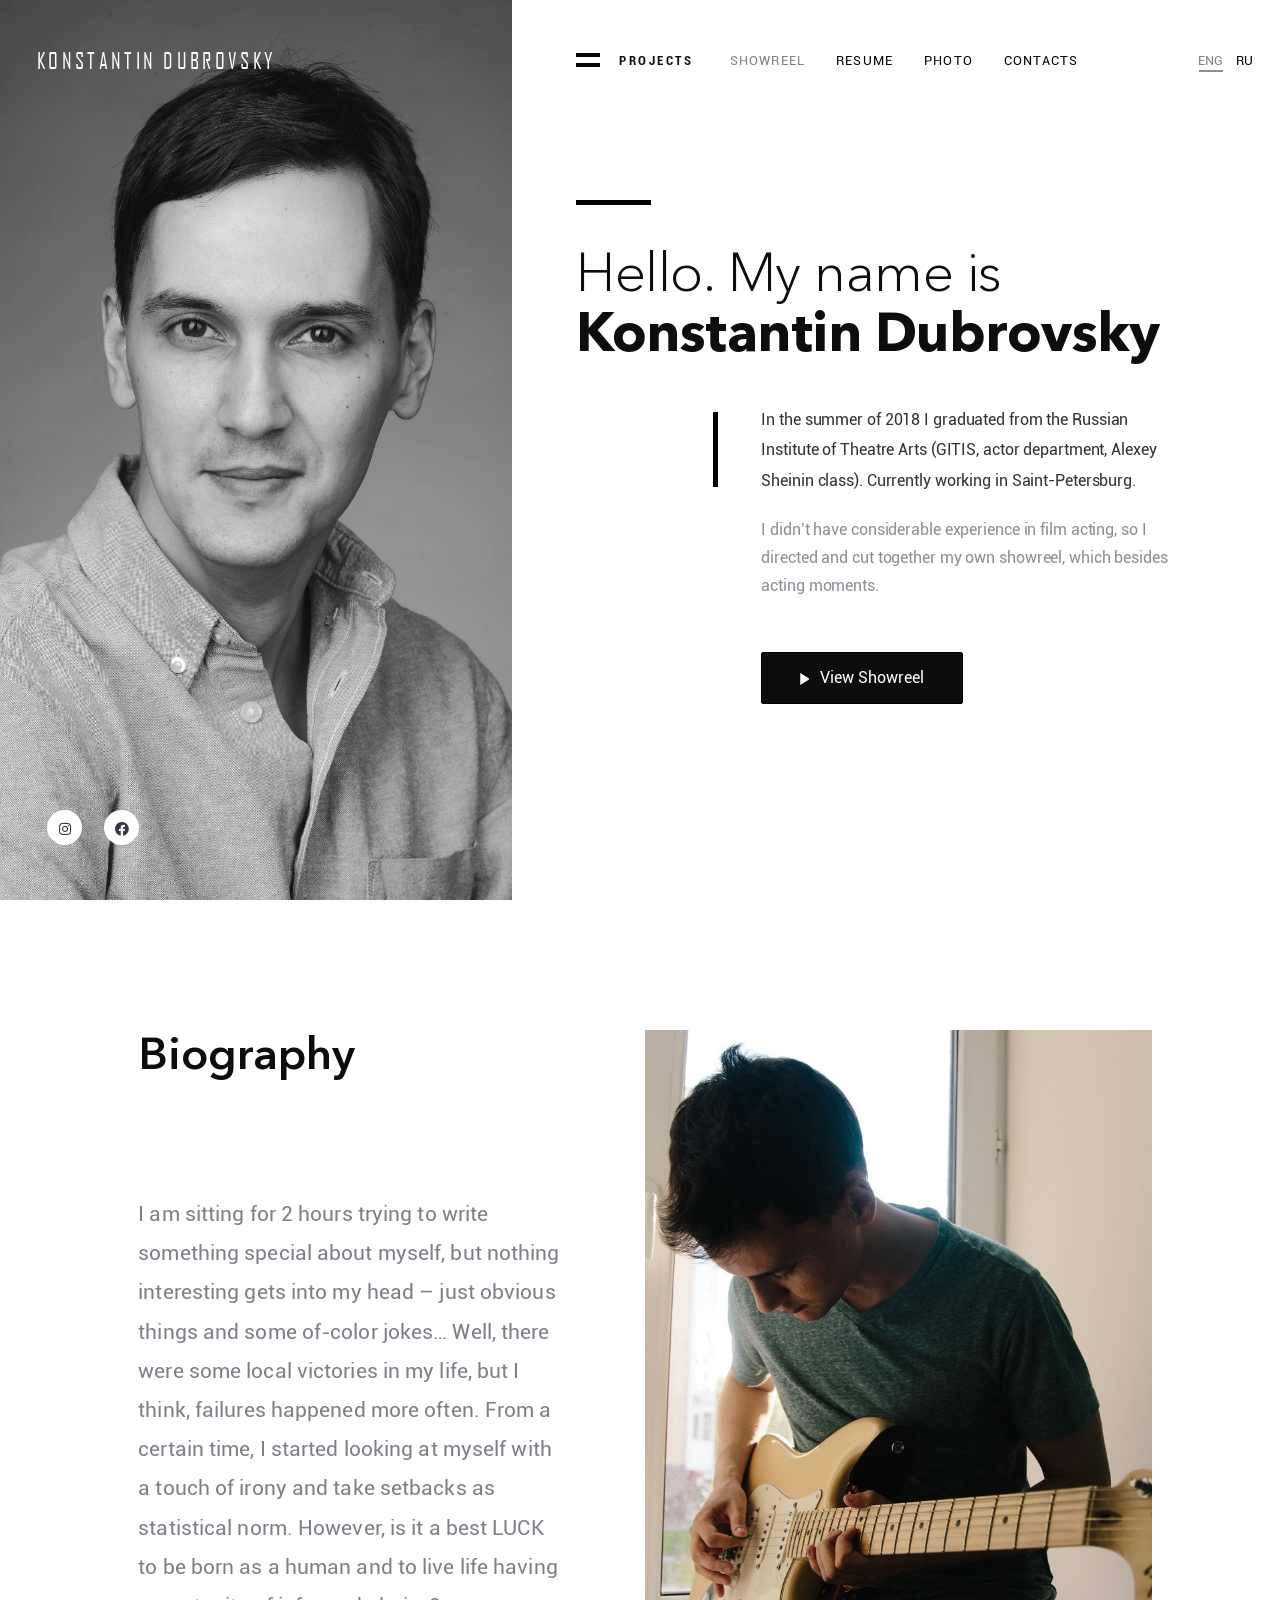
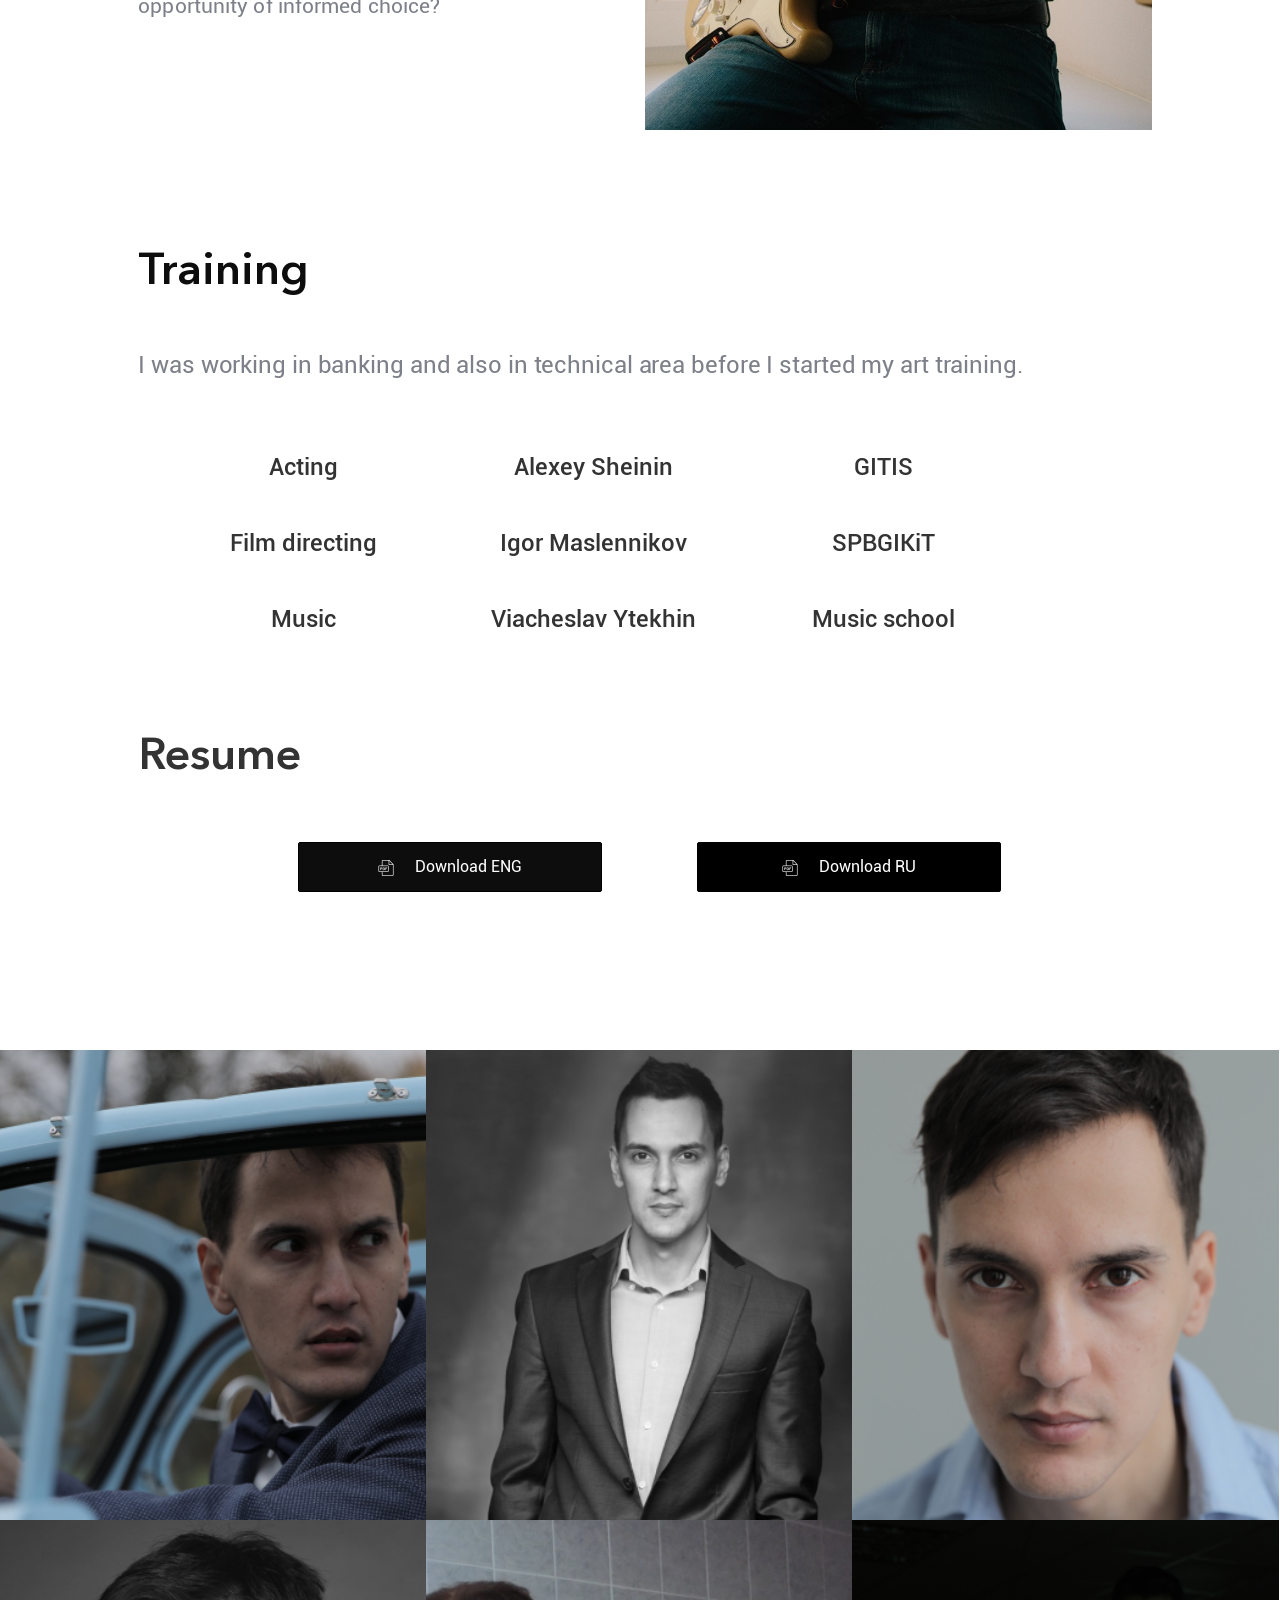
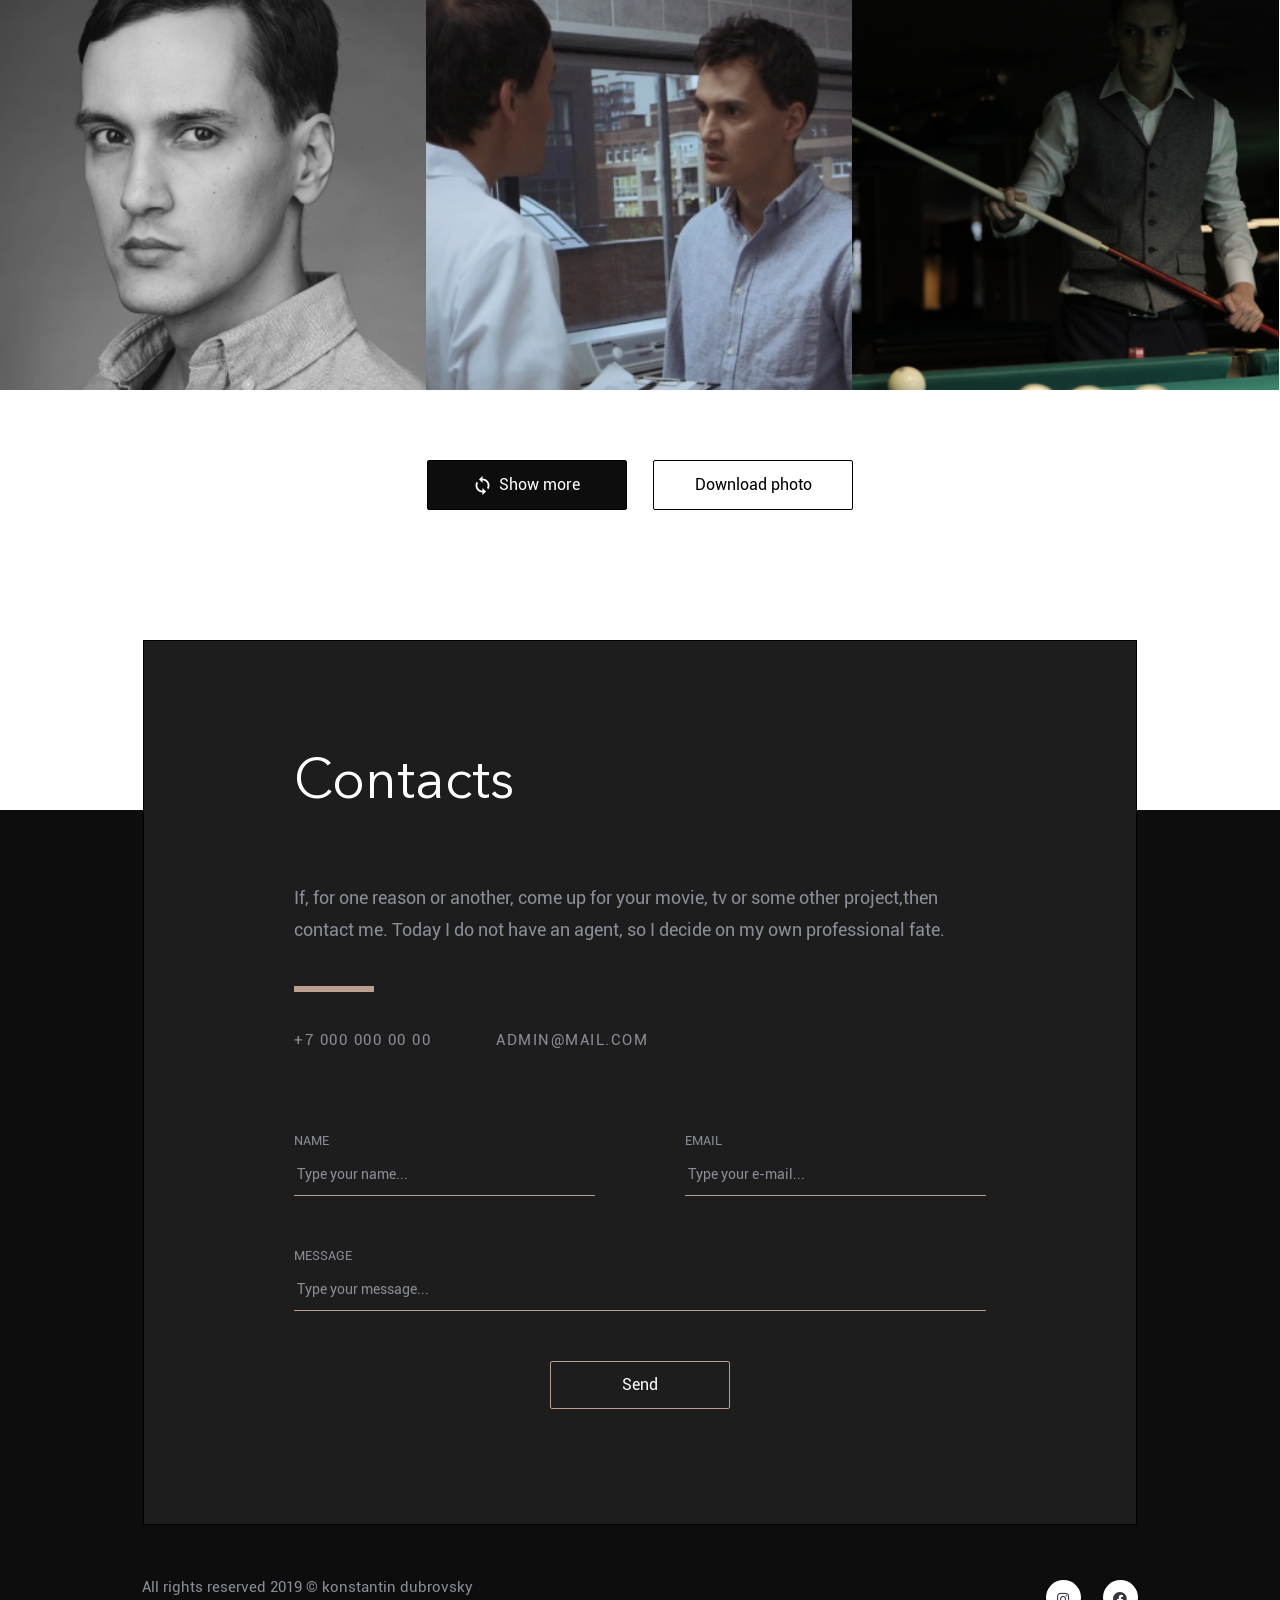
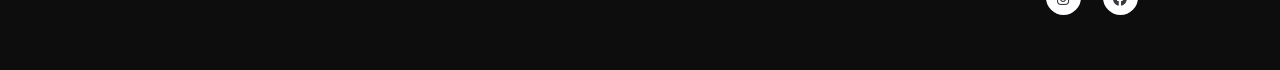
==== commit efc8db12: "site" ====
--- a/index.html
+++ b/index.html
@@ -50,9 +50,9 @@
 
 			<ul class="anchors">
 				<li><a href="#">showreel</a></li>
-				<li><a href="#infoabout">biography</a></li>
+				<li><a href="#infoabout">resume</a></li>
 				<li><a href="#photo-gallery">photo</a></li>
-				<li><a href="#contacts">CONTACTS</a></li>
+				<li><a href="#contacts">contacts</a></li>
 			</ul>
 
 			<ul class="language">
@@ -431,7 +431,7 @@
 			<p class="contacts-headline">Contacts</p>
 			<p class="contacts-headline-under">If, for one reason or another, come up for your movie, tv or some other project,then contact me. Today I do not have an agent, so I decide on my own professional fate.</p>
 			<div class="contacts-line"></div>
-			<p class="contacts-phone_number"><!-- +7 921 599 04 36 --><span>Vanderego@gmail.com</span></p>
+			<p class="contacts-phone_number">+7 000 000 00 00<span>admin@mail.com</span></p>
 
 			<form>
 
--- a/css/main.min.css
+++ b/css/main.min.css
@@ -1,10 +1,5889 @@
-@import url(https://fonts.googleapis.com/css?family=Josefin+Sans:400,700);@import url(https://maxcdn.bootstrapcdn.com/font-awesome/4.7.0/css/font-awesome.min.css);@font-face{font-family:roboto;font-weight:400;font-style:normal;src:url(../fonts/roboto/roboto.eot);src:url(../fonts/roboto/roboto.eot?#iefix) format("embedded-opentype"),url(../fonts/roboto/roboto.woff) format("woff"),url(../fonts/roboto/roboto.ttf) format("truetype")}@font-face{font-family:roboto;font-weight:700;font-style:normal;src:url(../fonts/roboto-bold/roboto-bold.eot);src:url(../fonts/roboto-bold/roboto-bold.eot?#iefix) format("embedded-opentype"),url(../fonts/roboto-bold/roboto-bold.woff) format("woff"),url(../fonts/roboto-bold/roboto-bold.ttf) format("truetype")}@font-face{font-family:roboto;font-weight:500;font-style:normal;src:url(../fonts/roboto-medium/roboto-medium.eot);src:url(../fonts/roboto-medium/roboto-medium.eot?#iefix) format("embedded-opentype"),url(../fonts/roboto-medium/roboto-medium.woff) format("woff"),url(../fonts/roboto-medium/roboto-medium.ttf) format("truetype")}@font-face{font-family:AvenirNextCyr;font-weight:400;font-style:normal;src:url(../fonts/AvenirNextCyr/AvenirNextCyr-Regular.eot);src:url(../fonts/AvenirNextCyr/AvenirNextCyr-Regular.eot?#iefix) format("embedded-opentype"),url(../fonts/AvenirNextCyr/AvenirNextCyr-Regular.woff) format("woff"),url(../fonts/AvenirNextCyr/AvenirNextCyr-Regular.ttf) format("truetype")}@font-face{font-family:AvenirNextCyr;font-weight:700;font-style:normal;src:url(../fonts/AvenirNextCyrBold/AvenirNextCyr-Bold.eot);src:url(../fonts/AvenirNextCyrBold/AvenirNextCyr-Bold.eot?#iefix) format("embedded-opentype"),url(../fonts/AvenirNextCyrBold/AvenirNextCyr-Bold.woff) format("woff"),url(../fonts/AvenirNextCyrBold/AvenirNextCyr-Bold.ttf) format("truetype")}@font-face{font-family:AvenirNextCyr;font-weight:300;font-style:normal;src:url(../fonts/AvenirNextCyrLight/AvenirNextCyr-Light.eot);src:url(../fonts/AvenirNextCyrLight/AvenirNextCyr-Light.eot?#iefix) format("embedded-opentype"),url(../fonts/AvenirNextCyrLight/AvenirNextCyr-Light.woff) format("woff"),url(../fonts/AvenirNextCyrLight/AvenirNextCyr-Light.ttf) format("truetype")}@font-face{font-family:AvenirNextCyr;font-weight:500;font-style:normal;src:url(../fonts/AvenirNextCyr-Medium/AvenirNextCyr-Medium.eot);src:url(../fonts/AvenirNextCyr-Medium/AvenirNextCyr-Medium.eot?#iefix) format("embedded-opentype"),url(../fonts/AvenirNextCyr-Medium/AvenirNextCyr-Medium.woff) format("woff"),url(../fonts/AvenirNextCyr-Medium/AvenirNextCyr-Medium.ttf) format("truetype")}@font-face{font-family:AvenirNextCyr;font-weight:600;font-style:normal;src:url(../fonts/AvenirNextCyr-Demi/AvenirNextCyr-Demi.eot);src:url(../fonts/AvenirNextCyr-Demi/AvenirNextCyr-Demi.eot?#iefix) format("embedded-opentype"),url(../fonts/AvenirNextCyr-Demi/AvenirNextCyr-Demi.woff) format("woff"),url(../fonts/AvenirNextCyr-Demi/AvenirNextCyr-Demi.ttf) format("truetype")}@font-face{font-family:AgencyFB;font-weight:400;font-style:normal;src:url(../fonts/AgencyFB/AgencyFB.eot);src:url(../fonts/AgencyFB/AgencyFB.eot?#iefix) format("embedded-opentype"),url(../fonts/AgencyFB/AgencyFB.woff) format("woff"),url(../fonts/AgencyFB/AgencyFB.ttf) format("truetype")}/*!
+@import url(https://fonts.googleapis.com/css?family=Josefin+Sans:400,700);@import url(https://maxcdn.bootstrapcdn.com/font-awesome/4.7.0/css/font-awesome.min.css);@font-face
+{
+    font-family: roboto;
+    font-weight: 400;
+    font-style: normal;
+
+    src: url(../fonts/roboto/roboto.eot);
+    src: url(../fonts/roboto/roboto.eot?#iefix) format('embedded-opentype'),url(../fonts/roboto/roboto.woff) format('woff'),url(../fonts/roboto/roboto.ttf) format('truetype');
+}@font-face
+{
+    font-family: roboto;
+    font-weight: 700;
+    font-style: normal;
+
+    src: url(../fonts/roboto-bold/roboto-bold.eot);
+    src: url(../fonts/roboto-bold/roboto-bold.eot?#iefix) format('embedded-opentype'),url(../fonts/roboto-bold/roboto-bold.woff) format('woff'),url(../fonts/roboto-bold/roboto-bold.ttf) format('truetype');
+}@font-face
+{
+    font-family: roboto;
+    font-weight: 500;
+    font-style: normal;
+
+    src: url(../fonts/roboto-medium/roboto-medium.eot);
+    src: url(../fonts/roboto-medium/roboto-medium.eot?#iefix) format('embedded-opentype'),url(../fonts/roboto-medium/roboto-medium.woff) format('woff'),url(../fonts/roboto-medium/roboto-medium.ttf) format('truetype');
+}@font-face
+{
+    font-family: AvenirNextCyr;
+    font-weight: 400;
+    font-style: normal;
+
+    src: url(../fonts/AvenirNextCyr/AvenirNextCyr-Regular.eot);
+    src: url(../fonts/AvenirNextCyr/AvenirNextCyr-Regular.eot?#iefix) format('embedded-opentype'),url(../fonts/AvenirNextCyr/AvenirNextCyr-Regular.woff) format('woff'),url(../fonts/AvenirNextCyr/AvenirNextCyr-Regular.ttf) format('truetype');
+}@font-face
+{
+    font-family: AvenirNextCyr;
+    font-weight: 700;
+    font-style: normal;
+
+    src: url(../fonts/AvenirNextCyrBold/AvenirNextCyr-Bold.eot);
+    src: url(../fonts/AvenirNextCyrBold/AvenirNextCyr-Bold.eot?#iefix) format('embedded-opentype'),url(../fonts/AvenirNextCyrBold/AvenirNextCyr-Bold.woff) format('woff'),url(../fonts/AvenirNextCyrBold/AvenirNextCyr-Bold.ttf) format('truetype');
+}@font-face
+{
+    font-family: AvenirNextCyr;
+    font-weight: 300;
+    font-style: normal;
+
+    src: url(../fonts/AvenirNextCyrLight/AvenirNextCyr-Light.eot);
+    src: url(../fonts/AvenirNextCyrLight/AvenirNextCyr-Light.eot?#iefix) format('embedded-opentype'),url(../fonts/AvenirNextCyrLight/AvenirNextCyr-Light.woff) format('woff'),url(../fonts/AvenirNextCyrLight/AvenirNextCyr-Light.ttf) format('truetype');
+}@font-face
+{
+    font-family: AvenirNextCyr;
+    font-weight: 500;
+    font-style: normal;
+
+    src: url(../fonts/AvenirNextCyr-Medium/AvenirNextCyr-Medium.eot);
+    src: url(../fonts/AvenirNextCyr-Medium/AvenirNextCyr-Medium.eot?#iefix) format('embedded-opentype'),url(../fonts/AvenirNextCyr-Medium/AvenirNextCyr-Medium.woff) format('woff'),url(../fonts/AvenirNextCyr-Medium/AvenirNextCyr-Medium.ttf) format('truetype');
+}@font-face
+{
+    font-family: AvenirNextCyr;
+    font-weight: 600;
+    font-style: normal;
+
+    src: url(../fonts/AvenirNextCyr-Demi/AvenirNextCyr-Demi.eot);
+    src: url(../fonts/AvenirNextCyr-Demi/AvenirNextCyr-Demi.eot?#iefix) format('embedded-opentype'),url(../fonts/AvenirNextCyr-Demi/AvenirNextCyr-Demi.woff) format('woff'),url(../fonts/AvenirNextCyr-Demi/AvenirNextCyr-Demi.ttf) format('truetype');
+}@font-face
+{
+    font-family: AgencyFB;
+    font-weight: 400;
+    font-style: normal;
+
+    src: url(../fonts/AgencyFB/AgencyFB.eot);
+    src: url(../fonts/AgencyFB/AgencyFB.eot?#iefix) format('embedded-opentype'),url(../fonts/AgencyFB/AgencyFB.woff) format('woff'),url(../fonts/AgencyFB/AgencyFB.ttf) format('truetype');
+}/*!
  * Generated using the Bootstrap Customizer (https://getbootstrap.com/docs/3.4/customize/)
  *//*!
  * Bootstrap v3.4.1 (https://getbootstrap.com/)
  * Copyright 2011-2019 Twitter, Inc.
  * Licensed under MIT (https://github.com/twbs/bootstrap/blob/master/LICENSE)
- *//*! normalize.css v3.0.3 | MIT License | github.com/necolas/normalize.css */html{font-family:sans-serif;-ms-text-size-adjust:100%;-webkit-text-size-adjust:100%}body{margin:0}article,aside,details,figcaption,figure,footer,header,hgroup,main,menu,nav,section,summary{display:block}audio,canvas,progress,video{display:inline-block;vertical-align:baseline}audio:not([controls]){display:none;height:0}[hidden],template{display:none}a{background-color:transparent}a:active,a:hover{outline:0}abbr[title]{text-decoration:underline;-webkit-text-decoration:underline dotted;text-decoration:underline dotted;border-bottom:none}b,strong{font-weight:700}dfn{font-style:italic}h1{font-size:2em;margin:.67em 0}mark{color:#000;background:#ff0}small{font-size:80%}sub,sup{font-size:75%;line-height:0;position:relative;vertical-align:baseline}sup{top:-.5em}sub{bottom:-.25em}img{border:0}svg:not(:root){overflow:hidden}figure{margin:1em 40px}hr{-webkit-box-sizing:content-box;box-sizing:content-box;height:0}pre{overflow:auto}code,kbd,pre,samp{font-family:monospace,monospace;font-size:1em}button,input,optgroup,select,textarea{font:inherit;margin:0;color:inherit}button{overflow:visible}button,select{text-transform:none}button,html input[type=button],input[type=reset],input[type=submit]{cursor:pointer;-webkit-appearance:button}button[disabled],html input[disabled]{cursor:default}button::-moz-focus-inner,input::-moz-focus-inner{padding:0;border:0}input{line-height:normal}input[type=checkbox],input[type=radio]{-webkit-box-sizing:border-box;box-sizing:border-box;padding:0}input[type=number]::-webkit-inner-spin-button,input[type=number]::-webkit-outer-spin-button{height:auto}input[type=search]{-webkit-box-sizing:content-box;box-sizing:content-box;-webkit-appearance:textfield}input[type=search]::-webkit-search-cancel-button,input[type=search]::-webkit-search-decoration{-webkit-appearance:none}fieldset{margin:0 2px;padding:.35em .625em .75em;border:1px solid silver}legend{padding:0;border:0}textarea{overflow:auto}optgroup{font-weight:700}table{border-spacing:0;border-collapse:collapse}td,th{padding:0}*{-webkit-box-sizing:border-box;box-sizing:border-box}:after,:before{-webkit-box-sizing:border-box;box-sizing:border-box}html{font-size:10px;-webkit-tap-highlight-color:transparent}body{font-family:'Helvetica Neue',Helvetica,Arial,sans-serif;font-size:14px;line-height:1.42857143;color:#333;background-color:#fff}button,input,select,textarea{font-family:inherit;font-size:inherit;line-height:inherit}a{text-decoration:none;color:#337ab7}a:focus,a:hover{text-decoration:underline;color:#23527c}a:focus{outline:5px auto -webkit-focus-ring-color;outline-offset:-2px}figure{margin:0}img{vertical-align:middle}.img-responsive{display:block;max-width:100%;height:auto}.img-rounded{-webkit-border-radius:6px;border-radius:6px}.img-thumbnail{line-height:1.42857143;display:inline-block;max-width:100%;height:auto;padding:4px;-webkit-transition:all .2s ease-in-out;-o-transition:all .2s ease-in-out;transition:all .2s ease-in-out;border:1px solid #ddd;-webkit-border-radius:4px;border-radius:4px;background-color:#fff}.img-circle{-webkit-border-radius:50%;border-radius:50%}hr{margin-top:20px;margin-bottom:20px;border:0;border-top:1px solid #eee}.sr-only{position:absolute;overflow:hidden;clip:rect(0,0,0,0);width:1px;height:1px;margin:-1px;padding:0;border:0}.sr-only-focusable:active,.sr-only-focusable:focus{position:static;overflow:visible;clip:auto;width:auto;height:auto;margin:0}[role=button]{cursor:pointer}.container{margin-right:auto;margin-left:auto;padding-right:24px;padding-left:24px}@media (min-width:768px){.container{width:736px}}@media (min-width:992px){.container{width:956px}}@media (min-width:1200px){.container{width:1796px}}.container-fluid{margin-right:auto;margin-left:auto;padding-right:8px;padding-left:8px}.row{margin-right:-8px;margin-left:-8px}.row-no-gutters{margin-right:0;margin-left:0}.row-no-gutters [class*=col-]{padding-right:0;padding-left:0}.col-lg-1,.col-lg-10,.col-lg-11,.col-lg-12,.col-lg-2,.col-lg-3,.col-lg-4,.col-lg-5,.col-lg-6,.col-lg-7,.col-lg-8,.col-lg-9,.col-md-1,.col-md-10,.col-md-11,.col-md-12,.col-md-2,.col-md-3,.col-md-4,.col-md-5,.col-md-6,.col-md-7,.col-md-8,.col-md-9,.col-sm-1,.col-sm-10,.col-sm-11,.col-sm-12,.col-sm-2,.col-sm-3,.col-sm-4,.col-sm-5,.col-sm-6,.col-sm-7,.col-sm-8,.col-sm-9,.col-xs-1,.col-xs-10,.col-xs-11,.col-xs-12,.col-xs-2,.col-xs-3,.col-xs-4,.col-xs-5,.col-xs-6,.col-xs-7,.col-xs-8,.col-xs-9{position:relative;min-height:1px;padding-right:8px;padding-left:8px}.col-xs-1,.col-xs-10,.col-xs-11,.col-xs-12,.col-xs-2,.col-xs-3,.col-xs-4,.col-xs-5,.col-xs-6,.col-xs-7,.col-xs-8,.col-xs-9{float:left}.col-xs-12{width:100%}.col-xs-11{width:91.66666667%}.col-xs-10{width:83.33333333%}.col-xs-9{width:75%}.col-xs-8{width:66.66666667%}.col-xs-7{width:58.33333333%}.col-xs-6{width:50%}.col-xs-5{width:41.66666667%}.col-xs-4{width:33.33333333%}.col-xs-3{width:25%}.col-xs-2{width:16.66666667%}.col-xs-1{width:8.33333333%}.col-xs-pull-12{right:100%}.col-xs-pull-11{right:91.66666667%}.col-xs-pull-10{right:83.33333333%}.col-xs-pull-9{right:75%}.col-xs-pull-8{right:66.66666667%}.col-xs-pull-7{right:58.33333333%}.col-xs-pull-6{right:50%}.col-xs-pull-5{right:41.66666667%}.col-xs-pull-4{right:33.33333333%}.col-xs-pull-3{right:25%}.col-xs-pull-2{right:16.66666667%}.col-xs-pull-1{right:8.33333333%}.col-xs-pull-0{right:auto}.col-xs-push-12{left:100%}.col-xs-push-11{left:91.66666667%}.col-xs-push-10{left:83.33333333%}.col-xs-push-9{left:75%}.col-xs-push-8{left:66.66666667%}.col-xs-push-7{left:58.33333333%}.col-xs-push-6{left:50%}.col-xs-push-5{left:41.66666667%}.col-xs-push-4{left:33.33333333%}.col-xs-push-3{left:25%}.col-xs-push-2{left:16.66666667%}.col-xs-push-1{left:8.33333333%}.col-xs-push-0{left:auto}.col-xs-offset-12{margin-left:100%}.col-xs-offset-11{margin-left:91.66666667%}.col-xs-offset-10{margin-left:83.33333333%}.col-xs-offset-9{margin-left:75%}.col-xs-offset-8{margin-left:66.66666667%}.col-xs-offset-7{margin-left:58.33333333%}.col-xs-offset-6{margin-left:50%}.col-xs-offset-5{margin-left:41.66666667%}.col-xs-offset-4{margin-left:33.33333333%}.col-xs-offset-3{margin-left:25%}.col-xs-offset-2{margin-left:16.66666667%}.col-xs-offset-1{margin-left:8.33333333%}.col-xs-offset-0{margin-left:0}@media (min-width:768px){.col-sm-1,.col-sm-10,.col-sm-11,.col-sm-12,.col-sm-2,.col-sm-3,.col-sm-4,.col-sm-5,.col-sm-6,.col-sm-7,.col-sm-8,.col-sm-9{float:left}.col-sm-12{width:100%}.col-sm-11{width:91.66666667%}.col-sm-10{width:83.33333333%}.col-sm-9{width:75%}.col-sm-8{width:66.66666667%}.col-sm-7{width:58.33333333%}.col-sm-6{width:50%}.col-sm-5{width:41.66666667%}.col-sm-4{width:33.33333333%}.col-sm-3{width:25%}.col-sm-2{width:16.66666667%}.col-sm-1{width:8.33333333%}.col-sm-pull-12{right:100%}.col-sm-pull-11{right:91.66666667%}.col-sm-pull-10{right:83.33333333%}.col-sm-pull-9{right:75%}.col-sm-pull-8{right:66.66666667%}.col-sm-pull-7{right:58.33333333%}.col-sm-pull-6{right:50%}.col-sm-pull-5{right:41.66666667%}.col-sm-pull-4{right:33.33333333%}.col-sm-pull-3{right:25%}.col-sm-pull-2{right:16.66666667%}.col-sm-pull-1{right:8.33333333%}.col-sm-pull-0{right:auto}.col-sm-push-12{left:100%}.col-sm-push-11{left:91.66666667%}.col-sm-push-10{left:83.33333333%}.col-sm-push-9{left:75%}.col-sm-push-8{left:66.66666667%}.col-sm-push-7{left:58.33333333%}.col-sm-push-6{left:50%}.col-sm-push-5{left:41.66666667%}.col-sm-push-4{left:33.33333333%}.col-sm-push-3{left:25%}.col-sm-push-2{left:16.66666667%}.col-sm-push-1{left:8.33333333%}.col-sm-push-0{left:auto}.col-sm-offset-12{margin-left:100%}.col-sm-offset-11{margin-left:91.66666667%}.col-sm-offset-10{margin-left:83.33333333%}.col-sm-offset-9{margin-left:75%}.col-sm-offset-8{margin-left:66.66666667%}.col-sm-offset-7{margin-left:58.33333333%}.col-sm-offset-6{margin-left:50%}.col-sm-offset-5{margin-left:41.66666667%}.col-sm-offset-4{margin-left:33.33333333%}.col-sm-offset-3{margin-left:25%}.col-sm-offset-2{margin-left:16.66666667%}.col-sm-offset-1{margin-left:8.33333333%}.col-sm-offset-0{margin-left:0}}@media (min-width:992px){.col-md-1,.col-md-10,.col-md-11,.col-md-12,.col-md-2,.col-md-3,.col-md-4,.col-md-5,.col-md-6,.col-md-7,.col-md-8,.col-md-9{float:left}.col-md-12{width:100%}.col-md-11{width:91.66666667%}.col-md-10{width:83.33333333%}.col-md-9{width:75%}.col-md-8{width:66.66666667%}.col-md-7{width:58.33333333%}.col-md-6{width:50%}.col-md-5{width:41.66666667%}.col-md-4{width:33.33333333%}.col-md-3{width:25%}.col-md-2{width:16.66666667%}.col-md-1{width:8.33333333%}.col-md-pull-12{right:100%}.col-md-pull-11{right:91.66666667%}.col-md-pull-10{right:83.33333333%}.col-md-pull-9{right:75%}.col-md-pull-8{right:66.66666667%}.col-md-pull-7{right:58.33333333%}.col-md-pull-6{right:50%}.col-md-pull-5{right:41.66666667%}.col-md-pull-4{right:33.33333333%}.col-md-pull-3{right:25%}.col-md-pull-2{right:16.66666667%}.col-md-pull-1{right:8.33333333%}.col-md-pull-0{right:auto}.col-md-push-12{left:100%}.col-md-push-11{left:91.66666667%}.col-md-push-10{left:83.33333333%}.col-md-push-9{left:75%}.col-md-push-8{left:66.66666667%}.col-md-push-7{left:58.33333333%}.col-md-push-6{left:50%}.col-md-push-5{left:41.66666667%}.col-md-push-4{left:33.33333333%}.col-md-push-3{left:25%}.col-md-push-2{left:16.66666667%}.col-md-push-1{left:8.33333333%}.col-md-push-0{left:auto}.col-md-offset-12{margin-left:100%}.col-md-offset-11{margin-left:91.66666667%}.col-md-offset-10{margin-left:83.33333333%}.col-md-offset-9{margin-left:75%}.col-md-offset-8{margin-left:66.66666667%}.col-md-offset-7{margin-left:58.33333333%}.col-md-offset-6{margin-left:50%}.col-md-offset-5{margin-left:41.66666667%}.col-md-offset-4{margin-left:33.33333333%}.col-md-offset-3{margin-left:25%}.col-md-offset-2{margin-left:16.66666667%}.col-md-offset-1{margin-left:8.33333333%}.col-md-offset-0{margin-left:0}}@media (min-width:1200px){.col-lg-1,.col-lg-10,.col-lg-11,.col-lg-12,.col-lg-2,.col-lg-3,.col-lg-4,.col-lg-5,.col-lg-6,.col-lg-7,.col-lg-8,.col-lg-9{float:left}.col-lg-12{width:100%}.col-lg-11{width:91.66666667%}.col-lg-10{width:83.33333333%}.col-lg-9{width:75%}.col-lg-8{width:66.66666667%}.col-lg-7{width:58.33333333%}.col-lg-6{width:50%}.col-lg-5{width:41.66666667%}.col-lg-4{width:33.33333333%}.col-lg-3{width:25%}.col-lg-2{width:16.66666667%}.col-lg-1{width:8.33333333%}.col-lg-pull-12{right:100%}.col-lg-pull-11{right:91.66666667%}.col-lg-pull-10{right:83.33333333%}.col-lg-pull-9{right:75%}.col-lg-pull-8{right:66.66666667%}.col-lg-pull-7{right:58.33333333%}.col-lg-pull-6{right:50%}.col-lg-pull-5{right:41.66666667%}.col-lg-pull-4{right:33.33333333%}.col-lg-pull-3{right:25%}.col-lg-pull-2{right:16.66666667%}.col-lg-pull-1{right:8.33333333%}.col-lg-pull-0{right:auto}.col-lg-push-12{left:100%}.col-lg-push-11{left:91.66666667%}.col-lg-push-10{left:83.33333333%}.col-lg-push-9{left:75%}.col-lg-push-8{left:66.66666667%}.col-lg-push-7{left:58.33333333%}.col-lg-push-6{left:50%}.col-lg-push-5{left:41.66666667%}.col-lg-push-4{left:33.33333333%}.col-lg-push-3{left:25%}.col-lg-push-2{left:16.66666667%}.col-lg-push-1{left:8.33333333%}.col-lg-push-0{left:auto}.col-lg-offset-12{margin-left:100%}.col-lg-offset-11{margin-left:91.66666667%}.col-lg-offset-10{margin-left:83.33333333%}.col-lg-offset-9{margin-left:75%}.col-lg-offset-8{margin-left:66.66666667%}.col-lg-offset-7{margin-left:58.33333333%}.col-lg-offset-6{margin-left:50%}.col-lg-offset-5{margin-left:41.66666667%}.col-lg-offset-4{margin-left:33.33333333%}.col-lg-offset-3{margin-left:25%}.col-lg-offset-2{margin-left:16.66666667%}.col-lg-offset-1{margin-left:8.33333333%}.col-lg-offset-0{margin-left:0}}.clearfix:after,.clearfix:before,.container-fluid:after,.container-fluid:before,.container:after,.container:before,.row:after,.row:before{display:table;content:' '}.clearfix:after,.container-fluid:after,.container:after,.row:after{clear:both}.center-block{display:block;margin-right:auto;margin-left:auto}.pull-right{float:right!important}.pull-left{float:left!important}.hide{display:none!important}.show{display:block!important}.invisible{visibility:hidden}.text-hide{font:0/0 a;color:transparent;border:0;background-color:transparent;text-shadow:none}.hidden{display:none!important}.affix{position:fixed}@-ms-viewport{width:device-width}.visible-lg,.visible-md,.visible-sm,.visible-xs{display:none!important}.visible-lg-block,.visible-lg-inline,.visible-lg-inline-block,.visible-md-block,.visible-md-inline,.visible-md-inline-block,.visible-sm-block,.visible-sm-inline,.visible-sm-inline-block,.visible-xs-block,.visible-xs-inline,.visible-xs-inline-block{display:none!important}@media (max-width:767px){.visible-xs{display:block!important}table.visible-xs{display:table!important}tr.visible-xs{display:table-row!important}td.visible-xs,th.visible-xs{display:table-cell!important}}@media (max-width:767px){.visible-xs-block{display:block!important}}@media (max-width:767px){.visible-xs-inline{display:inline!important}}@media (max-width:767px){.visible-xs-inline-block{display:inline-block!important}}@media (min-width:768px) and (max-width:991px){.visible-sm{display:block!important}table.visible-sm{display:table!important}tr.visible-sm{display:table-row!important}td.visible-sm,th.visible-sm{display:table-cell!important}}@media (min-width:768px) and (max-width:991px){.visible-sm-block{display:block!important}}@media (min-width:768px) and (max-width:991px){.visible-sm-inline{display:inline!important}}@media (min-width:768px) and (max-width:991px){.visible-sm-inline-block{display:inline-block!important}}@media (min-width:992px) and (max-width:1199px){.visible-md{display:block!important}table.visible-md{display:table!important}tr.visible-md{display:table-row!important}td.visible-md,th.visible-md{display:table-cell!important}}@media (min-width:992px) and (max-width:1199px){.visible-md-block{display:block!important}}@media (min-width:992px) and (max-width:1199px){.visible-md-inline{display:inline!important}}@media (min-width:992px) and (max-width:1199px){.visible-md-inline-block{display:inline-block!important}}@media (min-width:1200px){.visible-lg{display:block!important}table.visible-lg{display:table!important}tr.visible-lg{display:table-row!important}td.visible-lg,th.visible-lg{display:table-cell!important}}@media (min-width:1200px){.visible-lg-block{display:block!important}}@media (min-width:1200px){.visible-lg-inline{display:inline!important}}@media (min-width:1200px){.visible-lg-inline-block{display:inline-block!important}}@media (max-width:767px){.hidden-xs{display:none!important}}@media (min-width:768px) and (max-width:991px){.hidden-sm{display:none!important}}@media (min-width:992px) and (max-width:1199px){.hidden-md{display:none!important}}@media (min-width:1200px){.hidden-lg{display:none!important}}.visible-print{display:none!important}@media print{.visible-print{display:block!important}table.visible-print{display:table!important}tr.visible-print{display:table-row!important}td.visible-print,th.visible-print{display:table-cell!important}}.visible-print-block{display:none!important}@media print{.visible-print-block{display:block!important}}.visible-print-inline{display:none!important}@media print{.visible-print-inline{display:inline!important}}.visible-print-inline-block{display:none!important}@media print{.visible-print-inline-block{display:inline-block!important}}@media print{.hidden-print{display:none!important}}/*!
+ *//*! normalize.css v3.0.3 | MIT License | github.com/necolas/normalize.css */html
+{
+    font-family: sans-serif;
+
+        -ms-text-size-adjust: 100%;
+    -webkit-text-size-adjust: 100%;
+}body
+{
+    margin: 0;
+}article,
+aside,
+details,
+figcaption,
+figure,
+footer,
+header,
+hgroup,
+main,
+menu,
+nav,
+section,
+summary
+{
+    display: block;
+}audio,
+canvas,
+progress,
+video
+{
+    display: inline-block;
+
+    vertical-align: baseline;
+}audio:not([controls])
+{
+    display: none;
+
+    height: 0;
+}[hidden],
+template
+{
+    display: none;
+}a
+{
+    background-color: transparent;
+}a:active,
+a:hover
+{
+    outline: 0;
+}abbr[title]
+{
+            text-decoration: underline;
+            text-decoration: underline dotted;
+
+    border-bottom: none;;
+
+    -webkit-text-decoration: underline dotted;
+}b,
+strong
+{
+    font-weight: 700;
+}dfn
+{
+    font-style: italic;
+}h1
+{
+    font-size: 2em;
+
+    margin: .67em 0;
+}mark
+{
+    color: #000;
+    background: #ff0;
+}small
+{
+    font-size: 80%;
+}sub,
+sup
+{
+    font-size: 75%;
+    line-height: 0;
+
+    position: relative;
+
+    vertical-align: baseline;
+}sup
+{
+    top: -.5em;
+}sub
+{
+    bottom: -.25em;
+}img
+{
+    border: 0;
+}svg:not(:root)
+{
+    overflow: hidden;
+}figure
+{
+    margin: 1em 40px;
+}hr
+{
+    -webkit-box-sizing: content-box;
+            box-sizing: content-box;
+    height: 0;
+}pre
+{
+    overflow: auto;
+}code,
+kbd,
+pre,
+samp
+{
+    font-family: monospace,monospace;
+    font-size: 1em;
+}button,
+input,
+optgroup,
+select,
+textarea
+{
+    font: inherit;
+
+    margin: 0;
+
+    color: inherit;
+}button
+{
+    overflow: visible;
+}button,
+select
+{
+    text-transform: none;
+}button,
+html input[type=button],
+input[type=reset],
+input[type=submit]
+{
+    cursor: pointer;
+
+    -webkit-appearance: button;
+}button[disabled],
+html input[disabled]
+{
+    cursor: default;
+}button::-moz-focus-inner,
+input::-moz-focus-inner
+{
+    padding: 0;
+
+    border: 0;
+}input
+{
+    line-height: normal;
+}input[type=checkbox],
+input[type=radio]
+{
+    -webkit-box-sizing: border-box;
+            box-sizing: border-box;
+    padding: 0;
+}input[type=number]::-webkit-inner-spin-button,
+input[type=number]::-webkit-outer-spin-button
+{
+    height: auto;
+}input[type=search]
+{
+    -webkit-box-sizing: content-box;
+            box-sizing: content-box;
+
+    -webkit-appearance: textfield;
+}input[type=search]::-webkit-search-cancel-button,
+input[type=search]::-webkit-search-decoration
+{
+    -webkit-appearance: none;
+}fieldset
+{
+    margin: 0 2px;
+    padding: .35em .625em .75em;
+
+    border: 1px solid silver;
+}legend
+{
+    padding: 0;
+
+    border: 0;
+}textarea
+{
+    overflow: auto;
+}optgroup
+{
+    font-weight: 700;
+}table
+{
+    border-spacing: 0;
+    border-collapse: collapse;
+}td,
+th
+{
+    padding: 0;
+}*
+{
+    -webkit-box-sizing: border-box;
+            box-sizing: border-box;
+}:after,
+:before
+{
+    -webkit-box-sizing: border-box;
+            box-sizing: border-box;
+}html
+{
+    font-size: 10px;
+
+    -webkit-tap-highlight-color: transparent;
+}body
+{
+    font-family: 'Helvetica Neue',Helvetica,Arial,sans-serif;
+    font-size: 14px;
+    line-height: 1.42857143;
+
+    color: #333;
+    background-color: #fff;
+}button,
+input,
+select,
+textarea
+{
+    font-family: inherit;
+    font-size: inherit;
+    line-height: inherit;
+}a
+{
+    text-decoration: none;
+
+    color: #337ab7;
+}a:focus,
+a:hover
+{
+    text-decoration: underline;
+
+    color: #23527c;
+}a:focus
+{
+    outline: 5px auto -webkit-focus-ring-color;
+    outline-offset: -2px;
+}figure
+{
+    margin: 0;
+}img
+{
+    vertical-align: middle;
+}.img-responsive
+{
+    display: block;
+
+    max-width: 100%;
+    height: auto;
+}.img-rounded
+{
+    -webkit-border-radius: 6px;
+            border-radius: 6px;
+}.img-thumbnail
+{
+    line-height: 1.42857143;
+
+    display: inline-block;
+
+    max-width: 100%;
+    height: auto;
+    padding: 4px;
+
+    -webkit-transition: all .2s ease-in-out;
+         -o-transition: all .2s ease-in-out;
+            transition: all .2s ease-in-out;
+
+    border: 1px solid #ddd;
+    -webkit-border-radius: 4px;
+            border-radius: 4px;
+    background-color: #fff;
+}.img-circle
+{
+    -webkit-border-radius: 50%;
+            border-radius: 50%;
+}hr
+{
+    margin-top: 20px;
+    margin-bottom: 20px;
+
+    border: 0;
+    border-top: 1px solid #eee;
+}.sr-only
+{
+    position: absolute;
+
+    overflow: hidden;
+    clip: rect(0,0,0,0);
+
+    width: 1px;
+    height: 1px;
+    margin: -1px;
+    padding: 0;
+
+    border: 0;
+}.sr-only-focusable:active,
+.sr-only-focusable:focus
+{
+    position: static;
+
+    overflow: visible;
+    clip: auto;
+
+    width: auto;
+    height: auto;
+    margin: 0;
+}[role=button]
+{
+    cursor: pointer;
+}.container
+{
+    margin-right: auto;
+    margin-left: auto;
+    padding-right: 24px;
+    padding-left: 24px;
+}@media (min-width:768px)
+{
+    .container
+    {
+        width: 736px;
+    }
+}@media (min-width:992px)
+{
+    .container
+    {
+        width: 956px;
+    }
+}@media (min-width:1200px)
+{
+    .container
+    {
+        width: 1796px;
+    }
+}.container-fluid
+{
+    margin-right: auto;
+    margin-left: auto;
+    padding-right: 8px;
+    padding-left: 8px;
+}.row
+{
+    margin-right: -8px;
+    margin-left: -8px;
+}.row-no-gutters
+{
+    margin-right: 0;
+    margin-left: 0;
+}.row-no-gutters [class*=col-]
+{
+    padding-right: 0;
+    padding-left: 0;
+}.col-lg-1,
+.col-lg-10,
+.col-lg-11,
+.col-lg-12,
+.col-lg-2,
+.col-lg-3,
+.col-lg-4,
+.col-lg-5,
+.col-lg-6,
+.col-lg-7,
+.col-lg-8,
+.col-lg-9,
+.col-md-1,
+.col-md-10,
+.col-md-11,
+.col-md-12,
+.col-md-2,
+.col-md-3,
+.col-md-4,
+.col-md-5,
+.col-md-6,
+.col-md-7,
+.col-md-8,
+.col-md-9,
+.col-sm-1,
+.col-sm-10,
+.col-sm-11,
+.col-sm-12,
+.col-sm-2,
+.col-sm-3,
+.col-sm-4,
+.col-sm-5,
+.col-sm-6,
+.col-sm-7,
+.col-sm-8,
+.col-sm-9,
+.col-xs-1,
+.col-xs-10,
+.col-xs-11,
+.col-xs-12,
+.col-xs-2,
+.col-xs-3,
+.col-xs-4,
+.col-xs-5,
+.col-xs-6,
+.col-xs-7,
+.col-xs-8,
+.col-xs-9
+{
+    position: relative;
+
+    min-height: 1px;
+    padding-right: 8px;
+    padding-left: 8px;
+}.col-xs-1,
+.col-xs-10,
+.col-xs-11,
+.col-xs-12,
+.col-xs-2,
+.col-xs-3,
+.col-xs-4,
+.col-xs-5,
+.col-xs-6,
+.col-xs-7,
+.col-xs-8,
+.col-xs-9
+{
+    float: left;
+}.col-xs-12
+{
+    width: 100%;
+}.col-xs-11
+{
+    width: 91.66666667%;
+}.col-xs-10
+{
+    width: 83.33333333%;
+}.col-xs-9
+{
+    width: 75%;
+}.col-xs-8
+{
+    width: 66.66666667%;
+}.col-xs-7
+{
+    width: 58.33333333%;
+}.col-xs-6
+{
+    width: 50%;
+}.col-xs-5
+{
+    width: 41.66666667%;
+}.col-xs-4
+{
+    width: 33.33333333%;
+}.col-xs-3
+{
+    width: 25%;
+}.col-xs-2
+{
+    width: 16.66666667%;
+}.col-xs-1
+{
+    width: 8.33333333%;
+}.col-xs-pull-12
+{
+    right: 100%;
+}.col-xs-pull-11
+{
+    right: 91.66666667%;
+}.col-xs-pull-10
+{
+    right: 83.33333333%;
+}.col-xs-pull-9
+{
+    right: 75%;
+}.col-xs-pull-8
+{
+    right: 66.66666667%;
+}.col-xs-pull-7
+{
+    right: 58.33333333%;
+}.col-xs-pull-6
+{
+    right: 50%;
+}.col-xs-pull-5
+{
+    right: 41.66666667%;
+}.col-xs-pull-4
+{
+    right: 33.33333333%;
+}.col-xs-pull-3
+{
+    right: 25%;
+}.col-xs-pull-2
+{
+    right: 16.66666667%;
+}.col-xs-pull-1
+{
+    right: 8.33333333%;
+}.col-xs-pull-0
+{
+    right: auto;
+}.col-xs-push-12
+{
+    left: 100%;
+}.col-xs-push-11
+{
+    left: 91.66666667%;
+}.col-xs-push-10
+{
+    left: 83.33333333%;
+}.col-xs-push-9
+{
+    left: 75%;
+}.col-xs-push-8
+{
+    left: 66.66666667%;
+}.col-xs-push-7
+{
+    left: 58.33333333%;
+}.col-xs-push-6
+{
+    left: 50%;
+}.col-xs-push-5
+{
+    left: 41.66666667%;
+}.col-xs-push-4
+{
+    left: 33.33333333%;
+}.col-xs-push-3
+{
+    left: 25%;
+}.col-xs-push-2
+{
+    left: 16.66666667%;
+}.col-xs-push-1
+{
+    left: 8.33333333%;
+}.col-xs-push-0
+{
+    left: auto;
+}.col-xs-offset-12
+{
+    margin-left: 100%;
+}.col-xs-offset-11
+{
+    margin-left: 91.66666667%;
+}.col-xs-offset-10
+{
+    margin-left: 83.33333333%;
+}.col-xs-offset-9
+{
+    margin-left: 75%;
+}.col-xs-offset-8
+{
+    margin-left: 66.66666667%;
+}.col-xs-offset-7
+{
+    margin-left: 58.33333333%;
+}.col-xs-offset-6
+{
+    margin-left: 50%;
+}.col-xs-offset-5
+{
+    margin-left: 41.66666667%;
+}.col-xs-offset-4
+{
+    margin-left: 33.33333333%;
+}.col-xs-offset-3
+{
+    margin-left: 25%;
+}.col-xs-offset-2
+{
+    margin-left: 16.66666667%;
+}.col-xs-offset-1
+{
+    margin-left: 8.33333333%;
+}.col-xs-offset-0
+{
+    margin-left: 0;
+}@media (min-width:768px)
+{
+    .col-sm-1,
+    .col-sm-10,
+    .col-sm-11,
+    .col-sm-12,
+    .col-sm-2,
+    .col-sm-3,
+    .col-sm-4,
+    .col-sm-5,
+    .col-sm-6,
+    .col-sm-7,
+    .col-sm-8,
+    .col-sm-9
+    {
+        float: left;
+    }.col-sm-12
+    {
+        width: 100%;
+    }.col-sm-11
+    {
+        width: 91.66666667%;
+    }.col-sm-10
+    {
+        width: 83.33333333%;
+    }.col-sm-9
+    {
+        width: 75%;
+    }.col-sm-8
+    {
+        width: 66.66666667%;
+    }.col-sm-7
+    {
+        width: 58.33333333%;
+    }.col-sm-6
+    {
+        width: 50%;
+    }.col-sm-5
+    {
+        width: 41.66666667%;
+    }.col-sm-4
+    {
+        width: 33.33333333%;
+    }.col-sm-3
+    {
+        width: 25%;
+    }.col-sm-2
+    {
+        width: 16.66666667%;
+    }.col-sm-1
+    {
+        width: 8.33333333%;
+    }.col-sm-pull-12
+    {
+        right: 100%;
+    }.col-sm-pull-11
+    {
+        right: 91.66666667%;
+    }.col-sm-pull-10
+    {
+        right: 83.33333333%;
+    }.col-sm-pull-9
+    {
+        right: 75%;
+    }.col-sm-pull-8
+    {
+        right: 66.66666667%;
+    }.col-sm-pull-7
+    {
+        right: 58.33333333%;
+    }.col-sm-pull-6
+    {
+        right: 50%;
+    }.col-sm-pull-5
+    {
+        right: 41.66666667%;
+    }.col-sm-pull-4
+    {
+        right: 33.33333333%;
+    }.col-sm-pull-3
+    {
+        right: 25%;
+    }.col-sm-pull-2
+    {
+        right: 16.66666667%;
+    }.col-sm-pull-1
+    {
+        right: 8.33333333%;
+    }.col-sm-pull-0
+    {
+        right: auto;
+    }.col-sm-push-12
+    {
+        left: 100%;
+    }.col-sm-push-11
+    {
+        left: 91.66666667%;
+    }.col-sm-push-10
+    {
+        left: 83.33333333%;
+    }.col-sm-push-9
+    {
+        left: 75%;
+    }.col-sm-push-8
+    {
+        left: 66.66666667%;
+    }.col-sm-push-7
+    {
+        left: 58.33333333%;
+    }.col-sm-push-6
+    {
+        left: 50%;
+    }.col-sm-push-5
+    {
+        left: 41.66666667%;
+    }.col-sm-push-4
+    {
+        left: 33.33333333%;
+    }.col-sm-push-3
+    {
+        left: 25%;
+    }.col-sm-push-2
+    {
+        left: 16.66666667%;
+    }.col-sm-push-1
+    {
+        left: 8.33333333%;
+    }.col-sm-push-0
+    {
+        left: auto;
+    }.col-sm-offset-12
+    {
+        margin-left: 100%;
+    }.col-sm-offset-11
+    {
+        margin-left: 91.66666667%;
+    }.col-sm-offset-10
+    {
+        margin-left: 83.33333333%;
+    }.col-sm-offset-9
+    {
+        margin-left: 75%;
+    }.col-sm-offset-8
+    {
+        margin-left: 66.66666667%;
+    }.col-sm-offset-7
+    {
+        margin-left: 58.33333333%;
+    }.col-sm-offset-6
+    {
+        margin-left: 50%;
+    }.col-sm-offset-5
+    {
+        margin-left: 41.66666667%;
+    }.col-sm-offset-4
+    {
+        margin-left: 33.33333333%;
+    }.col-sm-offset-3
+    {
+        margin-left: 25%;
+    }.col-sm-offset-2
+    {
+        margin-left: 16.66666667%;
+    }.col-sm-offset-1
+    {
+        margin-left: 8.33333333%;
+    }.col-sm-offset-0
+    {
+        margin-left: 0;
+    }
+}@media (min-width:992px)
+{
+    .col-md-1,
+    .col-md-10,
+    .col-md-11,
+    .col-md-12,
+    .col-md-2,
+    .col-md-3,
+    .col-md-4,
+    .col-md-5,
+    .col-md-6,
+    .col-md-7,
+    .col-md-8,
+    .col-md-9
+    {
+        float: left;
+    }.col-md-12
+    {
+        width: 100%;
+    }.col-md-11
+    {
+        width: 91.66666667%;
+    }.col-md-10
+    {
+        width: 83.33333333%;
+    }.col-md-9
+    {
+        width: 75%;
+    }.col-md-8
+    {
+        width: 66.66666667%;
+    }.col-md-7
+    {
+        width: 58.33333333%;
+    }.col-md-6
+    {
+        width: 50%;
+    }.col-md-5
+    {
+        width: 41.66666667%;
+    }.col-md-4
+    {
+        width: 33.33333333%;
+    }.col-md-3
+    {
+        width: 25%;
+    }.col-md-2
+    {
+        width: 16.66666667%;
+    }.col-md-1
+    {
+        width: 8.33333333%;
+    }.col-md-pull-12
+    {
+        right: 100%;
+    }.col-md-pull-11
+    {
+        right: 91.66666667%;
+    }.col-md-pull-10
+    {
+        right: 83.33333333%;
+    }.col-md-pull-9
+    {
+        right: 75%;
+    }.col-md-pull-8
+    {
+        right: 66.66666667%;
+    }.col-md-pull-7
+    {
+        right: 58.33333333%;
+    }.col-md-pull-6
+    {
+        right: 50%;
+    }.col-md-pull-5
+    {
+        right: 41.66666667%;
+    }.col-md-pull-4
+    {
+        right: 33.33333333%;
+    }.col-md-pull-3
+    {
+        right: 25%;
+    }.col-md-pull-2
+    {
+        right: 16.66666667%;
+    }.col-md-pull-1
+    {
+        right: 8.33333333%;
+    }.col-md-pull-0
+    {
+        right: auto;
+    }.col-md-push-12
+    {
+        left: 100%;
+    }.col-md-push-11
+    {
+        left: 91.66666667%;
+    }.col-md-push-10
+    {
+        left: 83.33333333%;
+    }.col-md-push-9
+    {
+        left: 75%;
+    }.col-md-push-8
+    {
+        left: 66.66666667%;
+    }.col-md-push-7
+    {
+        left: 58.33333333%;
+    }.col-md-push-6
+    {
+        left: 50%;
+    }.col-md-push-5
+    {
+        left: 41.66666667%;
+    }.col-md-push-4
+    {
+        left: 33.33333333%;
+    }.col-md-push-3
+    {
+        left: 25%;
+    }.col-md-push-2
+    {
+        left: 16.66666667%;
+    }.col-md-push-1
+    {
+        left: 8.33333333%;
+    }.col-md-push-0
+    {
+        left: auto;
+    }.col-md-offset-12
+    {
+        margin-left: 100%;
+    }.col-md-offset-11
+    {
+        margin-left: 91.66666667%;
+    }.col-md-offset-10
+    {
+        margin-left: 83.33333333%;
+    }.col-md-offset-9
+    {
+        margin-left: 75%;
+    }.col-md-offset-8
+    {
+        margin-left: 66.66666667%;
+    }.col-md-offset-7
+    {
+        margin-left: 58.33333333%;
+    }.col-md-offset-6
+    {
+        margin-left: 50%;
+    }.col-md-offset-5
+    {
+        margin-left: 41.66666667%;
+    }.col-md-offset-4
+    {
+        margin-left: 33.33333333%;
+    }.col-md-offset-3
+    {
+        margin-left: 25%;
+    }.col-md-offset-2
+    {
+        margin-left: 16.66666667%;
+    }.col-md-offset-1
+    {
+        margin-left: 8.33333333%;
+    }.col-md-offset-0
+    {
+        margin-left: 0;
+    }
+}@media (min-width:1200px)
+{
+    .col-lg-1,
+    .col-lg-10,
+    .col-lg-11,
+    .col-lg-12,
+    .col-lg-2,
+    .col-lg-3,
+    .col-lg-4,
+    .col-lg-5,
+    .col-lg-6,
+    .col-lg-7,
+    .col-lg-8,
+    .col-lg-9
+    {
+        float: left;
+    }.col-lg-12
+    {
+        width: 100%;
+    }.col-lg-11
+    {
+        width: 91.66666667%;
+    }.col-lg-10
+    {
+        width: 83.33333333%;
+    }.col-lg-9
+    {
+        width: 75%;
+    }.col-lg-8
+    {
+        width: 66.66666667%;
+    }.col-lg-7
+    {
+        width: 58.33333333%;
+    }.col-lg-6
+    {
+        width: 50%;
+    }.col-lg-5
+    {
+        width: 41.66666667%;
+    }.col-lg-4
+    {
+        width: 33.33333333%;
+    }.col-lg-3
+    {
+        width: 25%;
+    }.col-lg-2
+    {
+        width: 16.66666667%;
+    }.col-lg-1
+    {
+        width: 8.33333333%;
+    }.col-lg-pull-12
+    {
+        right: 100%;
+    }.col-lg-pull-11
+    {
+        right: 91.66666667%;
+    }.col-lg-pull-10
+    {
+        right: 83.33333333%;
+    }.col-lg-pull-9
+    {
+        right: 75%;
+    }.col-lg-pull-8
+    {
+        right: 66.66666667%;
+    }.col-lg-pull-7
+    {
+        right: 58.33333333%;
+    }.col-lg-pull-6
+    {
+        right: 50%;
+    }.col-lg-pull-5
+    {
+        right: 41.66666667%;
+    }.col-lg-pull-4
+    {
+        right: 33.33333333%;
+    }.col-lg-pull-3
+    {
+        right: 25%;
+    }.col-lg-pull-2
+    {
+        right: 16.66666667%;
+    }.col-lg-pull-1
+    {
+        right: 8.33333333%;
+    }.col-lg-pull-0
+    {
+        right: auto;
+    }.col-lg-push-12
+    {
+        left: 100%;
+    }.col-lg-push-11
+    {
+        left: 91.66666667%;
+    }.col-lg-push-10
+    {
+        left: 83.33333333%;
+    }.col-lg-push-9
+    {
+        left: 75%;
+    }.col-lg-push-8
+    {
+        left: 66.66666667%;
+    }.col-lg-push-7
+    {
+        left: 58.33333333%;
+    }.col-lg-push-6
+    {
+        left: 50%;
+    }.col-lg-push-5
+    {
+        left: 41.66666667%;
+    }.col-lg-push-4
+    {
+        left: 33.33333333%;
+    }.col-lg-push-3
+    {
+        left: 25%;
+    }.col-lg-push-2
+    {
+        left: 16.66666667%;
+    }.col-lg-push-1
+    {
+        left: 8.33333333%;
+    }.col-lg-push-0
+    {
+        left: auto;
+    }.col-lg-offset-12
+    {
+        margin-left: 100%;
+    }.col-lg-offset-11
+    {
+        margin-left: 91.66666667%;
+    }.col-lg-offset-10
+    {
+        margin-left: 83.33333333%;
+    }.col-lg-offset-9
+    {
+        margin-left: 75%;
+    }.col-lg-offset-8
+    {
+        margin-left: 66.66666667%;
+    }.col-lg-offset-7
+    {
+        margin-left: 58.33333333%;
+    }.col-lg-offset-6
+    {
+        margin-left: 50%;
+    }.col-lg-offset-5
+    {
+        margin-left: 41.66666667%;
+    }.col-lg-offset-4
+    {
+        margin-left: 33.33333333%;
+    }.col-lg-offset-3
+    {
+        margin-left: 25%;
+    }.col-lg-offset-2
+    {
+        margin-left: 16.66666667%;
+    }.col-lg-offset-1
+    {
+        margin-left: 8.33333333%;
+    }.col-lg-offset-0
+    {
+        margin-left: 0;
+    }
+}.clearfix:after,
+.clearfix:before,
+.container-fluid:after,
+.container-fluid:before,
+.container:after,
+.container:before,
+.row:after,
+.row:before
+{
+    display: table;
+
+    content: ' ';
+}.clearfix:after,
+.container-fluid:after,
+.container:after,
+.row:after
+{
+    clear: both;
+}.center-block
+{
+    display: block;
+
+    margin-right: auto;
+    margin-left: auto;
+}.pull-right
+{
+    float: right!important;
+}.pull-left
+{
+    float: left!important;
+}.hide
+{
+    display: none!important;
+}.show
+{
+    display: block!important;
+}.invisible
+{
+    visibility: hidden;
+}.text-hide
+{
+    font: 0/0 a;
+
+    color: transparent;
+    border: 0;
+    background-color: transparent;
+    text-shadow: none;
+}.hidden
+{
+    display: none!important;
+}.affix
+{
+    position: fixed;
+}@-ms-viewport
+{
+    width: device-width;
+}.visible-lg,
+.visible-md,
+.visible-sm,
+.visible-xs
+{
+    display: none!important;
+}.visible-lg-block,
+.visible-lg-inline,
+.visible-lg-inline-block,
+.visible-md-block,
+.visible-md-inline,
+.visible-md-inline-block,
+.visible-sm-block,
+.visible-sm-inline,
+.visible-sm-inline-block,
+.visible-xs-block,
+.visible-xs-inline,
+.visible-xs-inline-block
+{
+    display: none!important;
+}@media (max-width:767px)
+{
+    .visible-xs
+    {
+        display: block!important;
+    }table.visible-xs
+    {
+        display: table!important;
+    }tr.visible-xs
+    {
+        display: table-row!important;
+    }td.visible-xs,
+    th.visible-xs
+    {
+        display: table-cell!important;
+    }
+}@media (max-width:767px)
+{
+    .visible-xs-block
+    {
+        display: block!important;
+    }
+}@media (max-width:767px)
+{
+    .visible-xs-inline
+    {
+        display: inline!important;
+    }
+}@media (max-width:767px)
+{
+    .visible-xs-inline-block
+    {
+        display: inline-block!important;
+    }
+}@media (min-width:768px) and (max-width:991px)
+{
+    .visible-sm
+    {
+        display: block!important;
+    }table.visible-sm
+    {
+        display: table!important;
+    }tr.visible-sm
+    {
+        display: table-row!important;
+    }td.visible-sm,
+    th.visible-sm
+    {
+        display: table-cell!important;
+    }
+}@media (min-width:768px) and (max-width:991px)
+{
+    .visible-sm-block
+    {
+        display: block!important;
+    }
+}@media (min-width:768px) and (max-width:991px)
+{
+    .visible-sm-inline
+    {
+        display: inline!important;
+    }
+}@media (min-width:768px) and (max-width:991px)
+{
+    .visible-sm-inline-block
+    {
+        display: inline-block!important;
+    }
+}@media (min-width:992px) and (max-width:1199px)
+{
+    .visible-md
+    {
+        display: block!important;
+    }table.visible-md
+    {
+        display: table!important;
+    }tr.visible-md
+    {
+        display: table-row!important;
+    }td.visible-md,
+    th.visible-md
+    {
+        display: table-cell!important;
+    }
+}@media (min-width:992px) and (max-width:1199px)
+{
+    .visible-md-block
+    {
+        display: block!important;
+    }
+}@media (min-width:992px) and (max-width:1199px)
+{
+    .visible-md-inline
+    {
+        display: inline!important;
+    }
+}@media (min-width:992px) and (max-width:1199px)
+{
+    .visible-md-inline-block
+    {
+        display: inline-block!important;
+    }
+}@media (min-width:1200px)
+{
+    .visible-lg
+    {
+        display: block!important;
+    }table.visible-lg
+    {
+        display: table!important;
+    }tr.visible-lg
+    {
+        display: table-row!important;
+    }td.visible-lg,
+    th.visible-lg
+    {
+        display: table-cell!important;
+    }
+}@media (min-width:1200px)
+{
+    .visible-lg-block
+    {
+        display: block!important;
+    }
+}@media (min-width:1200px)
+{
+    .visible-lg-inline
+    {
+        display: inline!important;
+    }
+}@media (min-width:1200px)
+{
+    .visible-lg-inline-block
+    {
+        display: inline-block!important;
+    }
+}@media (max-width:767px)
+{
+    .hidden-xs
+    {
+        display: none!important;
+    }
+}@media (min-width:768px) and (max-width:991px)
+{
+    .hidden-sm
+    {
+        display: none!important;
+    }
+}@media (min-width:992px) and (max-width:1199px)
+{
+    .hidden-md
+    {
+        display: none!important;
+    }
+}@media (min-width:1200px)
+{
+    .hidden-lg
+    {
+        display: none!important;
+    }
+}.visible-print
+{
+    display: none!important;
+}@media print
+{
+    .visible-print
+    {
+        display: block!important;
+    }table.visible-print
+    {
+        display: table!important;
+    }tr.visible-print
+    {
+        display: table-row!important;
+    }td.visible-print,
+    th.visible-print
+    {
+        display: table-cell!important;
+    }
+}.visible-print-block
+{
+    display: none!important;
+}@media print
+{
+    .visible-print-block
+    {
+        display: block!important;
+    }
+}.visible-print-inline
+{
+    display: none!important;
+}@media print
+{
+    .visible-print-inline
+    {
+        display: inline!important;
+    }
+}.visible-print-inline-block
+{
+    display: none!important;
+}@media print
+{
+    .visible-print-inline-block
+    {
+        display: inline-block!important;
+    }
+}@media print
+{
+    .hidden-print
+    {
+        display: none!important;
+    }
+}/*!
  *  Font Awesome 4.7.0 by @davegandy - http://fontawesome.io - @fontawesome
  *  License - http://fontawesome.io/license (Font: SIL OFL 1.1, CSS: MIT License)
- */@font-face{font-family:FontAwesome;src:url(../fonts/fontawesome/fontawesome-webfont.eot?v=4.7.0);src:url(../fonts/fontawesome/fontawesome-webfont.eot?#iefix&v=4.7.0) format("embedded-opentype"),url(../fonts/fontawesome/fontawesome-webfont.woff2?v=4.7.0) format("woff2"),url(../fonts/fontawesome/fontawesome-webfont.woff?v=4.7.0) format("woff"),url(../fonts/fontawesome/fontawesome-webfont.ttf?v=4.7.0) format("truetype"),url(../fonts/fontawesome/fontawesome-webfont.svg?v=4.7.0#fontawesomeregular) format("svg");font-weight:400;font-style:normal}.fa{display:inline-block;font:normal normal normal 14px/1 FontAwesome;font-size:inherit;text-rendering:auto;-webkit-font-smoothing:antialiased;-moz-osx-font-smoothing:grayscale}.fa-lg{font-size:1.33333333em;line-height:.75em;vertical-align:-15%}.fa-2x{font-size:2em}.fa-3x{font-size:3em}.fa-4x{font-size:4em}.fa-5x{font-size:5em}.fa-fw{width:1.28571429em;text-align:center}.fa-ul{padding-left:0;margin-left:2.14285714em;list-style-type:none}.fa-ul>li{position:relative}.fa-li{position:absolute;left:-2.14285714em;width:2.14285714em;top:.14285714em;text-align:center}.fa-li.fa-lg{left:-1.85714286em}.fa-border{padding:.2em .25em .15em;border:solid .08em #eee;-webkit-border-radius:.1em;border-radius:.1em}.fa-pull-left{float:left}.fa-pull-right{float:right}.fa.fa-pull-left{margin-right:.3em}.fa.fa-pull-right{margin-left:.3em}.pull-right{float:right}.pull-left{float:left}.fa.pull-left{margin-right:.3em}.fa.pull-right{margin-left:.3em}.fa-spin{-webkit-animation:fa-spin 2s infinite linear;animation:fa-spin 2s infinite linear}.fa-pulse{-webkit-animation:fa-spin 1s infinite steps(8);animation:fa-spin 1s infinite steps(8)}@-webkit-keyframes fa-spin{0%{-webkit-transform:rotate(0);transform:rotate(0)}100%{-webkit-transform:rotate(359deg);transform:rotate(359deg)}}@keyframes fa-spin{0%{-webkit-transform:rotate(0);transform:rotate(0)}100%{-webkit-transform:rotate(359deg);transform:rotate(359deg)}}.fa-rotate-90{-webkit-transform:rotate(90deg);-ms-transform:rotate(90deg);transform:rotate(90deg)}.fa-rotate-180{-webkit-transform:rotate(180deg);-ms-transform:rotate(180deg);transform:rotate(180deg)}.fa-rotate-270{-webkit-transform:rotate(270deg);-ms-transform:rotate(270deg);transform:rotate(270deg)}.fa-flip-horizontal{-webkit-transform:scale(-1,1);-ms-transform:scale(-1,1);transform:scale(-1,1)}.fa-flip-vertical{-webkit-transform:scale(1,-1);-ms-transform:scale(1,-1);transform:scale(1,-1)}:root .fa-flip-horizontal,:root .fa-flip-vertical,:root .fa-rotate-180,:root .fa-rotate-270,:root .fa-rotate-90{-webkit-filter:none;filter:none}.fa-stack{position:relative;display:inline-block;width:2em;height:2em;line-height:2em;vertical-align:middle}.fa-stack-1x,.fa-stack-2x{position:absolute;left:0;width:100%;text-align:center}.fa-stack-1x{line-height:inherit}.fa-stack-2x{font-size:2em}.fa-inverse{color:#fff}.fa-glass:before{content:"\f000"}.fa-music:before{content:"\f001"}.fa-search:before{content:"\f002"}.fa-envelope-o:before{content:"\f003"}.fa-heart:before{content:"\f004"}.fa-star:before{content:"\f005"}.fa-star-o:before{content:"\f006"}.fa-user:before{content:"\f007"}.fa-film:before{content:"\f008"}.fa-th-large:before{content:"\f009"}.fa-th:before{content:"\f00a"}.fa-th-list:before{content:"\f00b"}.fa-check:before{content:"\f00c"}.fa-close:before,.fa-remove:before,.fa-times:before{content:"\f00d"}.fa-search-plus:before{content:"\f00e"}.fa-search-minus:before{content:"\f010"}.fa-power-off:before{content:"\f011"}.fa-signal:before{content:"\f012"}.fa-cog:before,.fa-gear:before{content:"\f013"}.fa-trash-o:before{content:"\f014"}.fa-home:before{content:"\f015"}.fa-file-o:before{content:"\f016"}.fa-clock-o:before{content:"\f017"}.fa-road:before{content:"\f018"}.fa-download:before{content:"\f019"}.fa-arrow-circle-o-down:before{content:"\f01a"}.fa-arrow-circle-o-up:before{content:"\f01b"}.fa-inbox:before{content:"\f01c"}.fa-play-circle-o:before{content:"\f01d"}.fa-repeat:before,.fa-rotate-right:before{content:"\f01e"}.fa-refresh:before{content:"\f021"}.fa-list-alt:before{content:"\f022"}.fa-lock:before{content:"\f023"}.fa-flag:before{content:"\f024"}.fa-headphones:before{content:"\f025"}.fa-volume-off:before{content:"\f026"}.fa-volume-down:before{content:"\f027"}.fa-volume-up:before{content:"\f028"}.fa-qrcode:before{content:"\f029"}.fa-barcode:before{content:"\f02a"}.fa-tag:before{content:"\f02b"}.fa-tags:before{content:"\f02c"}.fa-book:before{content:"\f02d"}.fa-bookmark:before{content:"\f02e"}.fa-print:before{content:"\f02f"}.fa-camera:before{content:"\f030"}.fa-font:before{content:"\f031"}.fa-bold:before{content:"\f032"}.fa-italic:before{content:"\f033"}.fa-text-height:before{content:"\f034"}.fa-text-width:before{content:"\f035"}.fa-align-left:before{content:"\f036"}.fa-align-center:before{content:"\f037"}.fa-align-right:before{content:"\f038"}.fa-align-justify:before{content:"\f039"}.fa-list:before{content:"\f03a"}.fa-dedent:before,.fa-outdent:before{content:"\f03b"}.fa-indent:before{content:"\f03c"}.fa-video-camera:before{content:"\f03d"}.fa-image:before,.fa-photo:before,.fa-picture-o:before{content:"\f03e"}.fa-pencil:before{content:"\f040"}.fa-map-marker:before{content:"\f041"}.fa-adjust:before{content:"\f042"}.fa-tint:before{content:"\f043"}.fa-edit:before,.fa-pencil-square-o:before{content:"\f044"}.fa-share-square-o:before{content:"\f045"}.fa-check-square-o:before{content:"\f046"}.fa-arrows:before{content:"\f047"}.fa-step-backward:before{content:"\f048"}.fa-fast-backward:before{content:"\f049"}.fa-backward:before{content:"\f04a"}.fa-play:before{content:"\f04b"}.fa-pause:before{content:"\f04c"}.fa-stop:before{content:"\f04d"}.fa-forward:before{content:"\f04e"}.fa-fast-forward:before{content:"\f050"}.fa-step-forward:before{content:"\f051"}.fa-eject:before{content:"\f052"}.fa-chevron-left:before{content:"\f053"}.fa-chevron-right:before{content:"\f054"}.fa-plus-circle:before{content:"\f055"}.fa-minus-circle:before{content:"\f056"}.fa-times-circle:before{content:"\f057"}.fa-check-circle:before{content:"\f058"}.fa-question-circle:before{content:"\f059"}.fa-info-circle:before{content:"\f05a"}.fa-crosshairs:before{content:"\f05b"}.fa-times-circle-o:before{content:"\f05c"}.fa-check-circle-o:before{content:"\f05d"}.fa-ban:before{content:"\f05e"}.fa-arrow-left:before{content:"\f060"}.fa-arrow-right:before{content:"\f061"}.fa-arrow-up:before{content:"\f062"}.fa-arrow-down:before{content:"\f063"}.fa-mail-forward:before,.fa-share:before{content:"\f064"}.fa-expand:before{content:"\f065"}.fa-compress:before{content:"\f066"}.fa-plus:before{content:"\f067"}.fa-minus:before{content:"\f068"}.fa-asterisk:before{content:"\f069"}.fa-exclamation-circle:before{content:"\f06a"}.fa-gift:before{content:"\f06b"}.fa-leaf:before{content:"\f06c"}.fa-fire:before{content:"\f06d"}.fa-eye:before{content:"\f06e"}.fa-eye-slash:before{content:"\f070"}.fa-exclamation-triangle:before,.fa-warning:before{content:"\f071"}.fa-plane:before{content:"\f072"}.fa-calendar:before{content:"\f073"}.fa-random:before{content:"\f074"}.fa-comment:before{content:"\f075"}.fa-magnet:before{content:"\f076"}.fa-chevron-up:before{content:"\f077"}.fa-chevron-down:before{content:"\f078"}.fa-retweet:before{content:"\f079"}.fa-shopping-cart:before{content:"\f07a"}.fa-folder:before{content:"\f07b"}.fa-folder-open:before{content:"\f07c"}.fa-arrows-v:before{content:"\f07d"}.fa-arrows-h:before{content:"\f07e"}.fa-bar-chart-o:before,.fa-bar-chart:before{content:"\f080"}.fa-twitter-square:before{content:"\f081"}.fa-facebook-square:before{content:"\f082"}.fa-camera-retro:before{content:"\f083"}.fa-key:before{content:"\f084"}.fa-cogs:before,.fa-gears:before{content:"\f085"}.fa-comments:before{content:"\f086"}.fa-thumbs-o-up:before{content:"\f087"}.fa-thumbs-o-down:before{content:"\f088"}.fa-star-half:before{content:"\f089"}.fa-heart-o:before{content:"\f08a"}.fa-sign-out:before{content:"\f08b"}.fa-linkedin-square:before{content:"\f08c"}.fa-thumb-tack:before{content:"\f08d"}.fa-external-link:before{content:"\f08e"}.fa-sign-in:before{content:"\f090"}.fa-trophy:before{content:"\f091"}.fa-github-square:before{content:"\f092"}.fa-upload:before{content:"\f093"}.fa-lemon-o:before{content:"\f094"}.fa-phone:before{content:"\f095"}.fa-square-o:before{content:"\f096"}.fa-bookmark-o:before{content:"\f097"}.fa-phone-square:before{content:"\f098"}.fa-twitter:before{content:"\f099"}.fa-facebook-f:before,.fa-facebook:before{content:"\f09a"}.fa-github:before{content:"\f09b"}.fa-unlock:before{content:"\f09c"}.fa-credit-card:before{content:"\f09d"}.fa-feed:before,.fa-rss:before{content:"\f09e"}.fa-hdd-o:before{content:"\f0a0"}.fa-bullhorn:before{content:"\f0a1"}.fa-bell:before{content:"\f0f3"}.fa-certificate:before{content:"\f0a3"}.fa-hand-o-right:before{content:"\f0a4"}.fa-hand-o-left:before{content:"\f0a5"}.fa-hand-o-up:before{content:"\f0a6"}.fa-hand-o-down:before{content:"\f0a7"}.fa-arrow-circle-left:before{content:"\f0a8"}.fa-arrow-circle-right:before{content:"\f0a9"}.fa-arrow-circle-up:before{content:"\f0aa"}.fa-arrow-circle-down:before{content:"\f0ab"}.fa-globe:before{content:"\f0ac"}.fa-wrench:before{content:"\f0ad"}.fa-tasks:before{content:"\f0ae"}.fa-filter:before{content:"\f0b0"}.fa-briefcase:before{content:"\f0b1"}.fa-arrows-alt:before{content:"\f0b2"}.fa-group:before,.fa-users:before{content:"\f0c0"}.fa-chain:before,.fa-link:before{content:"\f0c1"}.fa-cloud:before{content:"\f0c2"}.fa-flask:before{content:"\f0c3"}.fa-cut:before,.fa-scissors:before{content:"\f0c4"}.fa-copy:before,.fa-files-o:before{content:"\f0c5"}.fa-paperclip:before{content:"\f0c6"}.fa-floppy-o:before,.fa-save:before{content:"\f0c7"}.fa-square:before{content:"\f0c8"}.fa-bars:before,.fa-navicon:before,.fa-reorder:before{content:"\f0c9"}.fa-list-ul:before{content:"\f0ca"}.fa-list-ol:before{content:"\f0cb"}.fa-strikethrough:before{content:"\f0cc"}.fa-underline:before{content:"\f0cd"}.fa-table:before{content:"\f0ce"}.fa-magic:before{content:"\f0d0"}.fa-truck:before{content:"\f0d1"}.fa-pinterest:before{content:"\f0d2"}.fa-pinterest-square:before{content:"\f0d3"}.fa-google-plus-square:before{content:"\f0d4"}.fa-google-plus:before{content:"\f0d5"}.fa-money:before{content:"\f0d6"}.fa-caret-down:before{content:"\f0d7"}.fa-caret-up:before{content:"\f0d8"}.fa-caret-left:before{content:"\f0d9"}.fa-caret-right:before{content:"\f0da"}.fa-columns:before{content:"\f0db"}.fa-sort:before,.fa-unsorted:before{content:"\f0dc"}.fa-sort-desc:before,.fa-sort-down:before{content:"\f0dd"}.fa-sort-asc:before,.fa-sort-up:before{content:"\f0de"}.fa-envelope:before{content:"\f0e0"}.fa-linkedin:before{content:"\f0e1"}.fa-rotate-left:before,.fa-undo:before{content:"\f0e2"}.fa-gavel:before,.fa-legal:before{content:"\f0e3"}.fa-dashboard:before,.fa-tachometer:before{content:"\f0e4"}.fa-comment-o:before{content:"\f0e5"}.fa-comments-o:before{content:"\f0e6"}.fa-bolt:before,.fa-flash:before{content:"\f0e7"}.fa-sitemap:before{content:"\f0e8"}.fa-umbrella:before{content:"\f0e9"}.fa-clipboard:before,.fa-paste:before{content:"\f0ea"}.fa-lightbulb-o:before{content:"\f0eb"}.fa-exchange:before{content:"\f0ec"}.fa-cloud-download:before{content:"\f0ed"}.fa-cloud-upload:before{content:"\f0ee"}.fa-user-md:before{content:"\f0f0"}.fa-stethoscope:before{content:"\f0f1"}.fa-suitcase:before{content:"\f0f2"}.fa-bell-o:before{content:"\f0a2"}.fa-coffee:before{content:"\f0f4"}.fa-cutlery:before{content:"\f0f5"}.fa-file-text-o:before{content:"\f0f6"}.fa-building-o:before{content:"\f0f7"}.fa-hospital-o:before{content:"\f0f8"}.fa-ambulance:before{content:"\f0f9"}.fa-medkit:before{content:"\f0fa"}.fa-fighter-jet:before{content:"\f0fb"}.fa-beer:before{content:"\f0fc"}.fa-h-square:before{content:"\f0fd"}.fa-plus-square:before{content:"\f0fe"}.fa-angle-double-left:before{content:"\f100"}.fa-angle-double-right:before{content:"\f101"}.fa-angle-double-up:before{content:"\f102"}.fa-angle-double-down:before{content:"\f103"}.fa-angle-left:before{content:"\f104"}.fa-angle-right:before{content:"\f105"}.fa-angle-up:before{content:"\f106"}.fa-angle-down:before{content:"\f107"}.fa-desktop:before{content:"\f108"}.fa-laptop:before{content:"\f109"}.fa-tablet:before{content:"\f10a"}.fa-mobile-phone:before,.fa-mobile:before{content:"\f10b"}.fa-circle-o:before{content:"\f10c"}.fa-quote-left:before{content:"\f10d"}.fa-quote-right:before{content:"\f10e"}.fa-spinner:before{content:"\f110"}.fa-circle:before{content:"\f111"}.fa-mail-reply:before,.fa-reply:before{content:"\f112"}.fa-github-alt:before{content:"\f113"}.fa-folder-o:before{content:"\f114"}.fa-folder-open-o:before{content:"\f115"}.fa-smile-o:before{content:"\f118"}.fa-frown-o:before{content:"\f119"}.fa-meh-o:before{content:"\f11a"}.fa-gamepad:before{content:"\f11b"}.fa-keyboard-o:before{content:"\f11c"}.fa-flag-o:before{content:"\f11d"}.fa-flag-checkered:before{content:"\f11e"}.fa-terminal:before{content:"\f120"}.fa-code:before{content:"\f121"}.fa-mail-reply-all:before,.fa-reply-all:before{content:"\f122"}.fa-star-half-empty:before,.fa-star-half-full:before,.fa-star-half-o:before{content:"\f123"}.fa-location-arrow:before{content:"\f124"}.fa-crop:before{content:"\f125"}.fa-code-fork:before{content:"\f126"}.fa-chain-broken:before,.fa-unlink:before{content:"\f127"}.fa-question:before{content:"\f128"}.fa-info:before{content:"\f129"}.fa-exclamation:before{content:"\f12a"}.fa-superscript:before{content:"\f12b"}.fa-subscript:before{content:"\f12c"}.fa-eraser:before{content:"\f12d"}.fa-puzzle-piece:before{content:"\f12e"}.fa-microphone:before{content:"\f130"}.fa-microphone-slash:before{content:"\f131"}.fa-shield:before{content:"\f132"}.fa-calendar-o:before{content:"\f133"}.fa-fire-extinguisher:before{content:"\f134"}.fa-rocket:before{content:"\f135"}.fa-maxcdn:before{content:"\f136"}.fa-chevron-circle-left:before{content:"\f137"}.fa-chevron-circle-right:before{content:"\f138"}.fa-chevron-circle-up:before{content:"\f139"}.fa-chevron-circle-down:before{content:"\f13a"}.fa-html5:before{content:"\f13b"}.fa-css3:before{content:"\f13c"}.fa-anchor:before{content:"\f13d"}.fa-unlock-alt:before{content:"\f13e"}.fa-bullseye:before{content:"\f140"}.fa-ellipsis-h:before{content:"\f141"}.fa-ellipsis-v:before{content:"\f142"}.fa-rss-square:before{content:"\f143"}.fa-play-circle:before{content:"\f144"}.fa-ticket:before{content:"\f145"}.fa-minus-square:before{content:"\f146"}.fa-minus-square-o:before{content:"\f147"}.fa-level-up:before{content:"\f148"}.fa-level-down:before{content:"\f149"}.fa-check-square:before{content:"\f14a"}.fa-pencil-square:before{content:"\f14b"}.fa-external-link-square:before{content:"\f14c"}.fa-share-square:before{content:"\f14d"}.fa-compass:before{content:"\f14e"}.fa-caret-square-o-down:before,.fa-toggle-down:before{content:"\f150"}.fa-caret-square-o-up:before,.fa-toggle-up:before{content:"\f151"}.fa-caret-square-o-right:before,.fa-toggle-right:before{content:"\f152"}.fa-eur:before,.fa-euro:before{content:"\f153"}.fa-gbp:before{content:"\f154"}.fa-dollar:before,.fa-usd:before{content:"\f155"}.fa-inr:before,.fa-rupee:before{content:"\f156"}.fa-cny:before,.fa-jpy:before,.fa-rmb:before,.fa-yen:before{content:"\f157"}.fa-rouble:before,.fa-rub:before,.fa-ruble:before{content:"\f158"}.fa-krw:before,.fa-won:before{content:"\f159"}.fa-bitcoin:before,.fa-btc:before{content:"\f15a"}.fa-file:before{content:"\f15b"}.fa-file-text:before{content:"\f15c"}.fa-sort-alpha-asc:before{content:"\f15d"}.fa-sort-alpha-desc:before{content:"\f15e"}.fa-sort-amount-asc:before{content:"\f160"}.fa-sort-amount-desc:before{content:"\f161"}.fa-sort-numeric-asc:before{content:"\f162"}.fa-sort-numeric-desc:before{content:"\f163"}.fa-thumbs-up:before{content:"\f164"}.fa-thumbs-down:before{content:"\f165"}.fa-youtube-square:before{content:"\f166"}.fa-youtube:before{content:"\f167"}.fa-xing:before{content:"\f168"}.fa-xing-square:before{content:"\f169"}.fa-youtube-play:before{content:"\f16a"}.fa-dropbox:before{content:"\f16b"}.fa-stack-overflow:before{content:"\f16c"}.fa-instagram:before{content:"\f16d"}.fa-flickr:before{content:"\f16e"}.fa-adn:before{content:"\f170"}.fa-bitbucket:before{content:"\f171"}.fa-bitbucket-square:before{content:"\f172"}.fa-tumblr:before{content:"\f173"}.fa-tumblr-square:before{content:"\f174"}.fa-long-arrow-down:before{content:"\f175"}.fa-long-arrow-up:before{content:"\f176"}.fa-long-arrow-left:before{content:"\f177"}.fa-long-arrow-right:before{content:"\f178"}.fa-apple:before{content:"\f179"}.fa-windows:before{content:"\f17a"}.fa-android:before{content:"\f17b"}.fa-linux:before{content:"\f17c"}.fa-dribbble:before{content:"\f17d"}.fa-skype:before{content:"\f17e"}.fa-foursquare:before{content:"\f180"}.fa-trello:before{content:"\f181"}.fa-female:before{content:"\f182"}.fa-male:before{content:"\f183"}.fa-gittip:before,.fa-gratipay:before{content:"\f184"}.fa-sun-o:before{content:"\f185"}.fa-moon-o:before{content:"\f186"}.fa-archive:before{content:"\f187"}.fa-bug:before{content:"\f188"}.fa-vk:before{content:"\f189"}.fa-weibo:before{content:"\f18a"}.fa-renren:before{content:"\f18b"}.fa-pagelines:before{content:"\f18c"}.fa-stack-exchange:before{content:"\f18d"}.fa-arrow-circle-o-right:before{content:"\f18e"}.fa-arrow-circle-o-left:before{content:"\f190"}.fa-caret-square-o-left:before,.fa-toggle-left:before{content:"\f191"}.fa-dot-circle-o:before{content:"\f192"}.fa-wheelchair:before{content:"\f193"}.fa-vimeo-square:before{content:"\f194"}.fa-try:before,.fa-turkish-lira:before{content:"\f195"}.fa-plus-square-o:before{content:"\f196"}.fa-space-shuttle:before{content:"\f197"}.fa-slack:before{content:"\f198"}.fa-envelope-square:before{content:"\f199"}.fa-wordpress:before{content:"\f19a"}.fa-openid:before{content:"\f19b"}.fa-bank:before,.fa-institution:before,.fa-university:before{content:"\f19c"}.fa-graduation-cap:before,.fa-mortar-board:before{content:"\f19d"}.fa-yahoo:before{content:"\f19e"}.fa-google:before{content:"\f1a0"}.fa-reddit:before{content:"\f1a1"}.fa-reddit-square:before{content:"\f1a2"}.fa-stumbleupon-circle:before{content:"\f1a3"}.fa-stumbleupon:before{content:"\f1a4"}.fa-delicious:before{content:"\f1a5"}.fa-digg:before{content:"\f1a6"}.fa-pied-piper-pp:before{content:"\f1a7"}.fa-pied-piper-alt:before{content:"\f1a8"}.fa-drupal:before{content:"\f1a9"}.fa-joomla:before{content:"\f1aa"}.fa-language:before{content:"\f1ab"}.fa-fax:before{content:"\f1ac"}.fa-building:before{content:"\f1ad"}.fa-child:before{content:"\f1ae"}.fa-paw:before{content:"\f1b0"}.fa-spoon:before{content:"\f1b1"}.fa-cube:before{content:"\f1b2"}.fa-cubes:before{content:"\f1b3"}.fa-behance:before{content:"\f1b4"}.fa-behance-square:before{content:"\f1b5"}.fa-steam:before{content:"\f1b6"}.fa-steam-square:before{content:"\f1b7"}.fa-recycle:before{content:"\f1b8"}.fa-automobile:before,.fa-car:before{content:"\f1b9"}.fa-cab:before,.fa-taxi:before{content:"\f1ba"}.fa-tree:before{content:"\f1bb"}.fa-spotify:before{content:"\f1bc"}.fa-deviantart:before{content:"\f1bd"}.fa-soundcloud:before{content:"\f1be"}.fa-database:before{content:"\f1c0"}.fa-file-pdf-o:before{content:"\f1c1"}.fa-file-word-o:before{content:"\f1c2"}.fa-file-excel-o:before{content:"\f1c3"}.fa-file-powerpoint-o:before{content:"\f1c4"}.fa-file-image-o:before,.fa-file-photo-o:before,.fa-file-picture-o:before{content:"\f1c5"}.fa-file-archive-o:before,.fa-file-zip-o:before{content:"\f1c6"}.fa-file-audio-o:before,.fa-file-sound-o:before{content:"\f1c7"}.fa-file-movie-o:before,.fa-file-video-o:before{content:"\f1c8"}.fa-file-code-o:before{content:"\f1c9"}.fa-vine:before{content:"\f1ca"}.fa-codepen:before{content:"\f1cb"}.fa-jsfiddle:before{content:"\f1cc"}.fa-life-bouy:before,.fa-life-buoy:before,.fa-life-ring:before,.fa-life-saver:before,.fa-support:before{content:"\f1cd"}.fa-circle-o-notch:before{content:"\f1ce"}.fa-ra:before,.fa-rebel:before,.fa-resistance:before{content:"\f1d0"}.fa-empire:before,.fa-ge:before{content:"\f1d1"}.fa-git-square:before{content:"\f1d2"}.fa-git:before{content:"\f1d3"}.fa-hacker-news:before,.fa-y-combinator-square:before,.fa-yc-square:before{content:"\f1d4"}.fa-tencent-weibo:before{content:"\f1d5"}.fa-qq:before{content:"\f1d6"}.fa-wechat:before,.fa-weixin:before{content:"\f1d7"}.fa-paper-plane:before,.fa-send:before{content:"\f1d8"}.fa-paper-plane-o:before,.fa-send-o:before{content:"\f1d9"}.fa-history:before{content:"\f1da"}.fa-circle-thin:before{content:"\f1db"}.fa-header:before{content:"\f1dc"}.fa-paragraph:before{content:"\f1dd"}.fa-sliders:before{content:"\f1de"}.fa-share-alt:before{content:"\f1e0"}.fa-share-alt-square:before{content:"\f1e1"}.fa-bomb:before{content:"\f1e2"}.fa-futbol-o:before,.fa-soccer-ball-o:before{content:"\f1e3"}.fa-tty:before{content:"\f1e4"}.fa-binoculars:before{content:"\f1e5"}.fa-plug:before{content:"\f1e6"}.fa-slideshare:before{content:"\f1e7"}.fa-twitch:before{content:"\f1e8"}.fa-yelp:before{content:"\f1e9"}.fa-newspaper-o:before{content:"\f1ea"}.fa-wifi:before{content:"\f1eb"}.fa-calculator:before{content:"\f1ec"}.fa-paypal:before{content:"\f1ed"}.fa-google-wallet:before{content:"\f1ee"}.fa-cc-visa:before{content:"\f1f0"}.fa-cc-mastercard:before{content:"\f1f1"}.fa-cc-discover:before{content:"\f1f2"}.fa-cc-amex:before{content:"\f1f3"}.fa-cc-paypal:before{content:"\f1f4"}.fa-cc-stripe:before{content:"\f1f5"}.fa-bell-slash:before{content:"\f1f6"}.fa-bell-slash-o:before{content:"\f1f7"}.fa-trash:before{content:"\f1f8"}.fa-copyright:before{content:"\f1f9"}.fa-at:before{content:"\f1fa"}.fa-eyedropper:before{content:"\f1fb"}.fa-paint-brush:before{content:"\f1fc"}.fa-birthday-cake:before{content:"\f1fd"}.fa-area-chart:before{content:"\f1fe"}.fa-pie-chart:before{content:"\f200"}.fa-line-chart:before{content:"\f201"}.fa-lastfm:before{content:"\f202"}.fa-lastfm-square:before{content:"\f203"}.fa-toggle-off:before{content:"\f204"}.fa-toggle-on:before{content:"\f205"}.fa-bicycle:before{content:"\f206"}.fa-bus:before{content:"\f207"}.fa-ioxhost:before{content:"\f208"}.fa-angellist:before{content:"\f209"}.fa-cc:before{content:"\f20a"}.fa-ils:before,.fa-shekel:before,.fa-sheqel:before{content:"\f20b"}.fa-meanpath:before{content:"\f20c"}.fa-buysellads:before{content:"\f20d"}.fa-connectdevelop:before{content:"\f20e"}.fa-dashcube:before{content:"\f210"}.fa-forumbee:before{content:"\f211"}.fa-leanpub:before{content:"\f212"}.fa-sellsy:before{content:"\f213"}.fa-shirtsinbulk:before{content:"\f214"}.fa-simplybuilt:before{content:"\f215"}.fa-skyatlas:before{content:"\f216"}.fa-cart-plus:before{content:"\f217"}.fa-cart-arrow-down:before{content:"\f218"}.fa-diamond:before{content:"\f219"}.fa-ship:before{content:"\f21a"}.fa-user-secret:before{content:"\f21b"}.fa-motorcycle:before{content:"\f21c"}.fa-street-view:before{content:"\f21d"}.fa-heartbeat:before{content:"\f21e"}.fa-venus:before{content:"\f221"}.fa-mars:before{content:"\f222"}.fa-mercury:before{content:"\f223"}.fa-intersex:before,.fa-transgender:before{content:"\f224"}.fa-transgender-alt:before{content:"\f225"}.fa-venus-double:before{content:"\f226"}.fa-mars-double:before{content:"\f227"}.fa-venus-mars:before{content:"\f228"}.fa-mars-stroke:before{content:"\f229"}.fa-mars-stroke-v:before{content:"\f22a"}.fa-mars-stroke-h:before{content:"\f22b"}.fa-neuter:before{content:"\f22c"}.fa-genderless:before{content:"\f22d"}.fa-facebook-official:before{content:"\f230"}.fa-pinterest-p:before{content:"\f231"}.fa-whatsapp:before{content:"\f232"}.fa-server:before{content:"\f233"}.fa-user-plus:before{content:"\f234"}.fa-user-times:before{content:"\f235"}.fa-bed:before,.fa-hotel:before{content:"\f236"}.fa-viacoin:before{content:"\f237"}.fa-train:before{content:"\f238"}.fa-subway:before{content:"\f239"}.fa-medium:before{content:"\f23a"}.fa-y-combinator:before,.fa-yc:before{content:"\f23b"}.fa-optin-monster:before{content:"\f23c"}.fa-opencart:before{content:"\f23d"}.fa-expeditedssl:before{content:"\f23e"}.fa-battery-4:before,.fa-battery-full:before,.fa-battery:before{content:"\f240"}.fa-battery-3:before,.fa-battery-three-quarters:before{content:"\f241"}.fa-battery-2:before,.fa-battery-half:before{content:"\f242"}.fa-battery-1:before,.fa-battery-quarter:before{content:"\f243"}.fa-battery-0:before,.fa-battery-empty:before{content:"\f244"}.fa-mouse-pointer:before{content:"\f245"}.fa-i-cursor:before{content:"\f246"}.fa-object-group:before{content:"\f247"}.fa-object-ungroup:before{content:"\f248"}.fa-sticky-note:before{content:"\f249"}.fa-sticky-note-o:before{content:"\f24a"}.fa-cc-jcb:before{content:"\f24b"}.fa-cc-diners-club:before{content:"\f24c"}.fa-clone:before{content:"\f24d"}.fa-balance-scale:before{content:"\f24e"}.fa-hourglass-o:before{content:"\f250"}.fa-hourglass-1:before,.fa-hourglass-start:before{content:"\f251"}.fa-hourglass-2:before,.fa-hourglass-half:before{content:"\f252"}.fa-hourglass-3:before,.fa-hourglass-end:before{content:"\f253"}.fa-hourglass:before{content:"\f254"}.fa-hand-grab-o:before,.fa-hand-rock-o:before{content:"\f255"}.fa-hand-paper-o:before,.fa-hand-stop-o:before{content:"\f256"}.fa-hand-scissors-o:before{content:"\f257"}.fa-hand-lizard-o:before{content:"\f258"}.fa-hand-spock-o:before{content:"\f259"}.fa-hand-pointer-o:before{content:"\f25a"}.fa-hand-peace-o:before{content:"\f25b"}.fa-trademark:before{content:"\f25c"}.fa-registered:before{content:"\f25d"}.fa-creative-commons:before{content:"\f25e"}.fa-gg:before{content:"\f260"}.fa-gg-circle:before{content:"\f261"}.fa-tripadvisor:before{content:"\f262"}.fa-odnoklassniki:before{content:"\f263"}.fa-odnoklassniki-square:before{content:"\f264"}.fa-get-pocket:before{content:"\f265"}.fa-wikipedia-w:before{content:"\f266"}.fa-safari:before{content:"\f267"}.fa-chrome:before{content:"\f268"}.fa-firefox:before{content:"\f269"}.fa-opera:before{content:"\f26a"}.fa-internet-explorer:before{content:"\f26b"}.fa-television:before,.fa-tv:before{content:"\f26c"}.fa-contao:before{content:"\f26d"}.fa-500px:before{content:"\f26e"}.fa-amazon:before{content:"\f270"}.fa-calendar-plus-o:before{content:"\f271"}.fa-calendar-minus-o:before{content:"\f272"}.fa-calendar-times-o:before{content:"\f273"}.fa-calendar-check-o:before{content:"\f274"}.fa-industry:before{content:"\f275"}.fa-map-pin:before{content:"\f276"}.fa-map-signs:before{content:"\f277"}.fa-map-o:before{content:"\f278"}.fa-map:before{content:"\f279"}.fa-commenting:before{content:"\f27a"}.fa-commenting-o:before{content:"\f27b"}.fa-houzz:before{content:"\f27c"}.fa-vimeo:before{content:"\f27d"}.fa-black-tie:before{content:"\f27e"}.fa-fonticons:before{content:"\f280"}.fa-reddit-alien:before{content:"\f281"}.fa-edge:before{content:"\f282"}.fa-credit-card-alt:before{content:"\f283"}.fa-codiepie:before{content:"\f284"}.fa-modx:before{content:"\f285"}.fa-fort-awesome:before{content:"\f286"}.fa-usb:before{content:"\f287"}.fa-product-hunt:before{content:"\f288"}.fa-mixcloud:before{content:"\f289"}.fa-scribd:before{content:"\f28a"}.fa-pause-circle:before{content:"\f28b"}.fa-pause-circle-o:before{content:"\f28c"}.fa-stop-circle:before{content:"\f28d"}.fa-stop-circle-o:before{content:"\f28e"}.fa-shopping-bag:before{content:"\f290"}.fa-shopping-basket:before{content:"\f291"}.fa-hashtag:before{content:"\f292"}.fa-bluetooth:before{content:"\f293"}.fa-bluetooth-b:before{content:"\f294"}.fa-percent:before{content:"\f295"}.fa-gitlab:before{content:"\f296"}.fa-wpbeginner:before{content:"\f297"}.fa-wpforms:before{content:"\f298"}.fa-envira:before{content:"\f299"}.fa-universal-access:before{content:"\f29a"}.fa-wheelchair-alt:before{content:"\f29b"}.fa-question-circle-o:before{content:"\f29c"}.fa-blind:before{content:"\f29d"}.fa-audio-description:before{content:"\f29e"}.fa-volume-control-phone:before{content:"\f2a0"}.fa-braille:before{content:"\f2a1"}.fa-assistive-listening-systems:before{content:"\f2a2"}.fa-american-sign-language-interpreting:before,.fa-asl-interpreting:before{content:"\f2a3"}.fa-deaf:before,.fa-deafness:before,.fa-hard-of-hearing:before{content:"\f2a4"}.fa-glide:before{content:"\f2a5"}.fa-glide-g:before{content:"\f2a6"}.fa-sign-language:before,.fa-signing:before{content:"\f2a7"}.fa-low-vision:before{content:"\f2a8"}.fa-viadeo:before{content:"\f2a9"}.fa-viadeo-square:before{content:"\f2aa"}.fa-snapchat:before{content:"\f2ab"}.fa-snapchat-ghost:before{content:"\f2ac"}.fa-snapchat-square:before{content:"\f2ad"}.fa-pied-piper:before{content:"\f2ae"}.fa-first-order:before{content:"\f2b0"}.fa-yoast:before{content:"\f2b1"}.fa-themeisle:before{content:"\f2b2"}.fa-google-plus-circle:before,.fa-google-plus-official:before{content:"\f2b3"}.fa-fa:before,.fa-font-awesome:before{content:"\f2b4"}.fa-handshake-o:before{content:"\f2b5"}.fa-envelope-open:before{content:"\f2b6"}.fa-envelope-open-o:before{content:"\f2b7"}.fa-linode:before{content:"\f2b8"}.fa-address-book:before{content:"\f2b9"}.fa-address-book-o:before{content:"\f2ba"}.fa-address-card:before,.fa-vcard:before{content:"\f2bb"}.fa-address-card-o:before,.fa-vcard-o:before{content:"\f2bc"}.fa-user-circle:before{content:"\f2bd"}.fa-user-circle-o:before{content:"\f2be"}.fa-user-o:before{content:"\f2c0"}.fa-id-badge:before{content:"\f2c1"}.fa-drivers-license:before,.fa-id-card:before{content:"\f2c2"}.fa-drivers-license-o:before,.fa-id-card-o:before{content:"\f2c3"}.fa-quora:before{content:"\f2c4"}.fa-free-code-camp:before{content:"\f2c5"}.fa-telegram:before{content:"\f2c6"}.fa-thermometer-4:before,.fa-thermometer-full:before,.fa-thermometer:before{content:"\f2c7"}.fa-thermometer-3:before,.fa-thermometer-three-quarters:before{content:"\f2c8"}.fa-thermometer-2:before,.fa-thermometer-half:before{content:"\f2c9"}.fa-thermometer-1:before,.fa-thermometer-quarter:before{content:"\f2ca"}.fa-thermometer-0:before,.fa-thermometer-empty:before{content:"\f2cb"}.fa-shower:before{content:"\f2cc"}.fa-bath:before,.fa-bathtub:before,.fa-s15:before{content:"\f2cd"}.fa-podcast:before{content:"\f2ce"}.fa-window-maximize:before{content:"\f2d0"}.fa-window-minimize:before{content:"\f2d1"}.fa-window-restore:before{content:"\f2d2"}.fa-times-rectangle:before,.fa-window-close:before{content:"\f2d3"}.fa-times-rectangle-o:before,.fa-window-close-o:before{content:"\f2d4"}.fa-bandcamp:before{content:"\f2d5"}.fa-grav:before{content:"\f2d6"}.fa-etsy:before{content:"\f2d7"}.fa-imdb:before{content:"\f2d8"}.fa-ravelry:before{content:"\f2d9"}.fa-eercast:before{content:"\f2da"}.fa-microchip:before{content:"\f2db"}.fa-snowflake-o:before{content:"\f2dc"}.fa-superpowers:before{content:"\f2dd"}.fa-wpexplorer:before{content:"\f2de"}.fa-meetup:before{content:"\f2e0"}.sr-only{position:absolute;width:1px;height:1px;padding:0;margin:-1px;overflow:hidden;clip:rect(0,0,0,0);border:0}.sr-only-focusable:active,.sr-only-focusable:focus{position:static;width:auto;height:auto;margin:0;overflow:visible;clip:auto}::-webkit-input-placeholder{color:#666;opacity:1}:-moz-placeholder{color:#666;opacity:1}::-moz-placeholder{color:#666;opacity:1}:-ms-input-placeholder{color:#666;opacity:1}body,html{height:100%}body{font-size:16px;min-width:320px;position:relative;line-height:1.75;font-family:roboto,sans-serif;overflow-x:hidden;opacity:1}*,:after,:before{-webkit-box-sizing:border-box;box-sizing:border-box}body,html{height:100%}.button{display:inline-block;border:none;color:#fff;text-decoration:none;background-color:#0d0d0d;padding:15px 45px;font-size:16px;-webkit-border-radius:2px;border-radius:2px;text-align:center;position:relative;outline:0;border:1px solid #000;-webkit-transition:background-color .35s ease;-o-transition:background-color .35s ease;transition:background-color .35s ease}.button:focus,.button:hover{text-decoration:none;color:#fff}.button:active{background-color:#000}.preloader{position:fixed;top:0;bottom:0;right:0;left:0;z-index:100;background-color:#1a1a1a}.preloader .pulse{position:relative;left:50%;top:50vh;margin-left:-40px;margin-top:-40px}.preloader .pulse::after,.preloader .pulse::before{content:'';border:5px solid #c8c8c8;width:80px;height:80px;-webkit-border-radius:500px;border-radius:500px;position:absolute}.preloader .pulse::before{-webkit-animation:pulse-outer .8s ease-in infinite;animation:pulse-outer .8s ease-in infinite}.preloader .pulse::after{-webkit-animation:pulse-inner .8s linear infinite;animation:pulse-inner .8s linear infinite}@-webkit-keyframes pulse-outer{0%{opacity:1}50%{opacity:.5}100%{opacity:0}}@keyframes pulse-outer{0%{opacity:1}50%{opacity:.5}100%{opacity:0}}@-webkit-keyframes pulse-inner{0%{opacity:0;-webkit-transform:scale(0);transform:scale(0)}100%{opacity:1;-webkit-transform:scale(1);transform:scale(1)}}@keyframes pulse-inner{0%{opacity:0;-webkit-transform:scale(0);transform:scale(0)}100%{opacity:1;-webkit-transform:scale(1);transform:scale(1)}}header,section{position:relative}body{font-size:16px;min-width:320px;position:relative;line-height:1.75;font-family:roboto,sans-serif;overflow-x:hidden;opacity:1}body .site-header{height:100vh}body .site-header .projects-list{display:none}body .site-header .projects-list-active{display:block;position:absolute;right:0;top:0;height:100vh;width:50%;z-index:10;background-color:#171717;padding-top:100px;padding-left:50px;padding-right:50px}body .site-header .projects-list-active .close-project{height:25px;width:105px;position:absolute;top:50px;left:50px;display:inline-block}body .site-header .projects-list-active .close-project span{text-transform:uppercase;font-size:14px;font-weight:700;color:#fff;letter-spacing:2.5px;float:right;display:inline-block;margin-top:4px}body .site-header .projects-list-active .film{width:635px;height:415px;position:relative;margin-top:110px}body .site-header .projects-list-active .film:first-child{margin-top:0}body .site-header .projects-list-active .film .poster{position:absolute;top:0;left:0}body .site-header .projects-list-active .film .about-film{position:absolute;right:0;top:0;width:340px;padding-top:10px;padding-left:70px}body .site-header .projects-list-active .film .about-film .button-film{display:inline-block;background-color:transparent;border:1px solid #fff;padding:5px 43px;text-transform:uppercase;font-size:15px;color:#fff;margin:0;cursor:pointer}body .site-header .projects-list-active .film .about-film .title-film{text-transform:uppercase;color:#fff;font-weight:700;font-size:24px;letter-spacing:3.3px;margin-top:40px;margin-bottom:20px}body .site-header .projects-list-active .film .about-film .release-film{text-transform:uppercase;color:#8b8e97;font-size:13.2px;letter-spacing:1.3px}body .site-header .projects-list-active .film .about-film .release-film span{color:#fff;font-size:13.4px}body .site-header .projects-list-active .film .about-film .role-film{text-transform:uppercase;color:#8b8e97;font-size:13.2px;letter-spacing:1.3px;margin-top:25px}body .site-header .projects-list-active .film .about-film .role-film span{color:#fff;font-size:13.4px}body .site-header .projects-list-active .film .about-film .film_maker-film{text-transform:uppercase;color:#8b8e97;font-size:13.2px;letter-spacing:1.3px;margin-top:27px}body .site-header .projects-list-active .film .about-film .film_maker-film span{color:#fff;font-size:13.4px}body .site-header .projects-list-active .film .about-film .film-link{margin-top:45px}body .site-header .projects-list-active .film .about-film .film-link a{text-decoration:none;color:#b9a091}body .site-header .projects-list-active .film .about-film .film-link a .fa-link{margin-right:10px;font-size:13px}body .site-header .photo-face{background-repeat:no-repeat;width:50%;height:100vh;position:absolute;-webkit-background-size:cover;background-size:cover;background-position:50% 20%;left:0;top:0}body .site-header .logo{padding:0;font-family:AgencyFB;font-size:22px;text-transform:uppercase;color:#fff;letter-spacing:3.3px;position:absolute;top:41px;left:7.25%;display:inline-block;cursor:pointer}body .site-header .projects{height:25px;width:117px;position:absolute;top:45px;left:52.25%;display:inline-block}body .site-header .projects span{text-transform:uppercase;font-size:13px;font-weight:700;letter-spacing:2.5px;float:right;color:#0d0d0d;display:inline-block;margin-top:5px}body .site-header .anchors{position:absolute;left:64.99%;top:30px;padding:0;white-space:nowrap}body .site-header .anchors li{list-style-type:none;display:inline;padding-left:10%}body .site-header .anchors li:first-child{padding-left:0}body .site-header .anchors li:first-child a{color:gray}body .site-header .anchors li a{font-family:roboto;font-size:13px;color:#000;text-transform:uppercase;letter-spacing:1.2px;text-decoration:none}body .site-header .anchors li a:hover{color:gray}body .site-header .language{position:absolute;right:2.8%;top:30px;padding:0}body .site-header .language li{display:inline-block;list-style-type:none}body .site-header .language li:first-child a{color:gray;text-decoration:none}body .site-header .language li a{font-size:13px;color:#000;padding-left:53.1%;text-decoration:none}body .site-header .language li .lang-line{width:24px;margin-left:29px;margin-top:-4px;border:1px solid #8b8e97}body .site-header .header-soc{position:absolute;bottom:55px;left:3.7%;list-style-type:none;padding:0;margin:0}body .site-header .header-soc li{display:inline-block}body .site-header .header-soc li:last-child{margin-left:18px}body .site-header .header-soc li a{color:#353741;font-size:14px;display:block;background-color:#fff;height:35px;width:35px;text-align:center;-webkit-border-radius:10em;border-radius:10em;line-height:38px;-webkit-transition:background-color .25s ease;-o-transition:background-color .25s ease;transition:background-color .25s ease;text-decoration:none}body .site-header .header-soc li a:hover{background-color:#ccc;color:#000}body .site-header .header-content{position:absolute;left:59.3%;top:161px;width:600px;height:534px}body .site-header .header-content .line-top{height:5px;width:75px;background-color:#000}body .site-header .header-content .h1{font-size:55px;font-family:AvenirNextCyr;font-weight:300;line-height:60px;letter-spacing:-.5px;color:#0d0d0d}body .site-header .header-content .h1 span{font-weight:700}body .site-header .header-content .line-left{height:75px;width:5px;margin-top:50px;margin-left:22.8%;background-color:#000}body .site-header .header-content .content-p1{margin-left:30.9%;margin-top:-82px;line-height:1.9;font-size:16px;letter-spacing:-.1px}body .site-header .header-content .content-p2{margin-left:30.9%;margin-top:20px;letter-spacing:-.1px;color:#8c8f98}body .site-header .header-content .button{margin-top:36px;padding:11px 38px;margin-left:30.9%}body .site-header .header-content .button img{margin-right:7px}body .site-header .bottom-line-header{position:absolute;right:0;bottom:0;width:50%;height:150px}body .site-header .bottom-line-header .button-down{color:#353741;float:right;margin-top:59px;margin-right:5.6%;font-size:14px;display:block;background-color:#fff;height:35px;width:35px;text-align:center;border:1px solid #d5d5d5;-webkit-border-radius:10em;border-radius:10em;line-height:38px;-webkit-transition:background-color .25s ease;-o-transition:background-color .25s ease;transition:background-color .25s ease;text-decoration:none}.button-down2{color:#353741;display:none;float:right;margin-top:850px;margin-right:4%;font-size:14px;background-color:#fff;height:35px;width:35px;text-align:center;border:1px solid #d5d5d5;-webkit-border-radius:10em;border-radius:10em;line-height:38px;-webkit-transition:background-color .25s ease;-o-transition:background-color .25s ease;transition:background-color .25s ease;text-decoration:none}.infoabout .wrapper-biography{margin:0 auto;width:78.7%;height:835px;padding-left:.8%;padding-top:130px;padding-bottom:130px}.infoabout .wrapper-biography .biography{width:25%;height:100%;float:left}.infoabout .wrapper-biography .biography-headline{font-family:AvenirNextCyr;font-size:26px;font-weight:600;margin-top:49px;margin-bottom:35px;color:#0d0d0d}.infoabout .wrapper-biography .biography-top-text{font-size:15px;line-height:1.867;letter-spacing:-.1px;color:#7d8088}.infoabout .wrapper-biography .biography-text{font-size:15px;line-height:1.867;letter-spacing:.1px;margin-top:27px;color:#7d8088}.infoabout .wrapper-biography .education{width:31%;height:100%;float:left;margin-left:5.5%}.infoabout .wrapper-biography .education-headline{font-family:AvenirNextCyr;font-size:26px;font-weight:600;margin-top:49px;margin-bottom:35px;color:#0d0d0d}.infoabout .wrapper-biography .education-text{font-size:15px;line-height:1.867;letter-spacing:-.1px;color:#7d8088;width:360px}.infoabout .wrapper-biography .education table{display:block}.infoabout .wrapper-biography .education table tr td{font-size:15px;width:400px;font-weight:500;padding-left:6%;padding-top:10px}.infoabout .wrapper-biography .education table tr td:first-child{padding-left:0}.infoabout .wrapper-biography .education .headline2{font-family:AvenirNextCyr;font-size:26px;font-weight:600;margin-top:39px;margin-bottom:35px}.infoabout .wrapper-biography .education .button-b,.infoabout .wrapper-biography .education .button-w{padding:10px 20px;width:190px;margin-left:.9%}.infoabout .wrapper-biography .education .button-b img,.infoabout .wrapper-biography .education .button-w img{margin-right:8%}.infoabout .wrapper-biography .education .button-w{margin-left:9%;background-color:#000;border:1px solid #000;color:#fff}.infoabout .wrapper-biography .infoabout_photo{float:right;width:28.4%;height:100%;-webkit-background-size:cover;background-size:cover;display:inline-block;background-position:40% 50%;background-repeat:no-repeat}.photo-disable{width:20%;height:384px;background-position:center;background-repeat:no-repeat}.photo-disable img{position:absolute;margin-top:170px;margin-left:8.3%;display:none;z-index:10;cursor:pointer}.photo-disable .shadow{width:100%;height:100%;background-color:#000;-webkit-transition:opacity .8s ease;-o-transition:opacity .8s ease;transition:opacity .8s ease;opacity:0}.photo-disable:hover img{display:none}.photo-disable:hover .shadow{display:none}.photo-gallery{height:auto;display:-webkit-box;display:-webkit-flex;display:-ms-flexbox;display:flex;-webkit-flex-wrap:wrap;-ms-flex-wrap:wrap;flex-wrap:wrap}.photo-gallery .photo{width:20%;height:384px;background-position:center;background-repeat:no-repeat;-webkit-background-size:cover;background-size:cover}.photo-gallery .photo:hover img{display:block}.photo-gallery .photo:hover .shadow{opacity:.5}.photo-gallery .photo img{position:absolute;margin-top:170px;margin-left:8.3%;display:none;z-index:10;cursor:pointer}.photo-gallery .photo .shadow{width:100%;height:100%;background-color:#000;-webkit-transition:opacity .8s ease;-o-transition:opacity .8s ease;transition:opacity .8s ease;opacity:0}.photo-none-30{display:none}.buttons-photo{width:426px;margin:70px auto}.buttons-photo .button-f{padding:10px 30px;margin-left:22px;width:200px}.buttons-photo .button-f:first-child{margin-left:0}.buttons-photo .button-f-d{background-color:#fff;border:1px solid #000;color:#000}.buttons-photo .button-f-s img{margin-right:9px}.contacts{z-index:1}.contacts .wrapper-contacts{margin:130px auto;width:77.6%;height:885px;border:1px solid #000;background-color:#1d1d1d;padding:35px 150px}.contacts .wrapper-contacts .contacts-headline{color:#fff;font-size:55px;font-family:AvenirNextCyr}.contacts .wrapper-contacts .contacts-headline-under{line-height:1.778;font-size:18px;color:#8b8e97}.contacts .wrapper-contacts .contacts-line{background-color:#b9a091;width:80px;height:6px;margin-top:40px}.contacts .wrapper-contacts .contacts-phone_number{font-size:15px;color:#8b8e97;letter-spacing:1.5px;margin-top:35px}.contacts .wrapper-contacts .contacts-phone_number span{display:inline-block;text-transform:uppercase}.contacts .wrapper-contacts form{width:100%;height:45%}.contacts .wrapper-contacts form .contacts-name{width:43.5%;margin-top:62px;background-color:transparent;border:none;border-bottom:1px solid #b9a091;padding:7px 3px;display:inline-block;outline:0;color:#fff}.contacts .wrapper-contacts form .contacts-name::-webkit-input-placeholder{color:#8b8e97;font-size:14px}.contacts .wrapper-contacts form .contacts-name::-moz-placeholder{color:#8b8e97;font-size:14px}.contacts .wrapper-contacts form .contacts-name:-ms-input-placeholder{color:#8b8e97;font-size:14px}.contacts .wrapper-contacts form .contacts-name::-ms-input-placeholder{color:#8b8e97;font-size:14px}.contacts .wrapper-contacts form .contacts-name::placeholder{color:#8b8e97;font-size:14px}.contacts .wrapper-contacts form .contacts-email{width:43.5%;float:right;background-color:transparent;border:none;border-bottom:1px solid #b9a091;padding:7px 3px;display:inline-block;outline:0;float:right;color:#fff}.contacts .wrapper-contacts form .contacts-email::-webkit-input-placeholder{color:#8b8e97;font-size:14px}.contacts .wrapper-contacts form .contacts-email::-moz-placeholder{color:#8b8e97;font-size:14px}.contacts .wrapper-contacts form .contacts-email:-ms-input-placeholder{color:#8b8e97;font-size:14px}.contacts .wrapper-contacts form .contacts-email::-ms-input-placeholder{color:#8b8e97;font-size:14px}.contacts .wrapper-contacts form .contacts-email::placeholder{color:#8b8e97;font-size:14px}.contacts .wrapper-contacts form .form-button{border:1px solid #b9a091;background-color:transparent;padding:9px 30px;width:180px;margin-top:50px;margin-left:auto;margin-right:auto;display:block}.contacts .wrapper-contacts form .form-button:hover{color:#000;background-color:#b9a091}.contacts .wrapper-contacts form .contacts-message{width:100%;margin-top:92px;background-color:transparent;border:none;border-bottom:1px solid #b9a091;padding:7px 3px;display:block;outline:0;color:#fff}.contacts .wrapper-contacts form .contacts-message::-webkit-input-placeholder{color:#8b8e97;font-size:14px}.contacts .wrapper-contacts form .contacts-message::-moz-placeholder{color:#8b8e97;font-size:14px}.contacts .wrapper-contacts form .contacts-message:-ms-input-placeholder{color:#8b8e97;font-size:14px}.contacts .wrapper-contacts form .contacts-message::-ms-input-placeholder{color:#8b8e97;font-size:14px}.contacts .wrapper-contacts form .contacts-message::placeholder{color:#8b8e97;font-size:14px}.contacts .wrapper-contacts form .before-name{position:absolute;top:471px}.contacts .wrapper-contacts form .before-email{position:absolute;top:472px;right:736px}.box-contacts-name::before{content:"Name";display:block;color:#8b8e97;z-index:50;position:relative;top:61px;font-size:13px;text-transform:uppercase}.box-contacts-email::before{content:"Email";display:block;margin-left:56.5%;margin-top:-66px;color:#8b8e97;z-index:50;font-size:13px;text-transform:uppercase}.box-contacts-message::before{content:"Message";display:block;color:#8b8e97;z-index:50;position:relative;top:92px;font-size:13px;text-transform:uppercase}.site-footer{background-color:#0d0d0d;height:860px;position:relative;bottom:845px}.site-footer .logo{padding:0;font-family:AgencyFB;font-size:22px;text-transform:uppercase;color:#fff;letter-spacing:3.3px;position:absolute;display:inline-block;position:absolute;-webkit-transform:rotate(270deg);-ms-transform:rotate(270deg);transform:rotate(270deg);left:-.7%;bottom:245px}.site-footer .footer-soc{position:absolute;bottom:55px;right:11.1%;list-style-type:none;padding:0;margin:0}.site-footer .footer-soc li{display:inline-block}.site-footer .footer-soc li:last-child{margin-left:18px}.site-footer .footer-soc li a{color:#353741;font-size:14px;display:block;background-color:#fff;height:35px;width:35px;text-align:center;-webkit-border-radius:10em;border-radius:10em;line-height:38px;-webkit-transition:background-color .25s ease;-o-transition:background-color .25s ease;transition:background-color .25s ease;text-decoration:none}.site-footer .footer-soc li a:hover{background-color:#ccc;color:#000}.site-footer .footer-text{font-size:15px;position:absolute;bottom:55px;left:11.1%;color:#8b8e97}.video-header{position:absolute;width:100%;height:100%;display:none}.video-header iframe{margin:10% auto;display:block;border:20px solid #1a1a1a;-webkit-box-shadow:0 0 9999px 9999px rgba(0,0,0,.7);box-shadow:0 0 9999px 9999px rgba(0,0,0,.7)}.video-header .close{position:absolute;top:10px;right:20px;font-size:32px;color:#000;background-color:#fff;-webkit-border-radius:500px;border-radius:500px;height:30px;width:30px;text-decoration:none}.video-header .close .fas{display:block;margin-top:-1px;margin-left:-1px}.video-header-block{display:block}.big-container{position:absolute;width:100%;display:none}.big-container-block{display:block}.container{position:relative;top:110px;width:500px;height:500px;-webkit-box-shadow:0 0 9999px 9999px rgba(0,0,0,.8);box-shadow:0 0 9999px 9999px rgba(0,0,0,.8);z-index:1000;padding:0}.slick-slider .slick-track{margin:0}.slider-photo img{width:500px;height:500px}.close-slider{position:absolute;top:10px;right:20px;font-size:27px;color:#000;background-color:#fff;-webkit-border-radius:500px;border-radius:500px;height:22px;width:22px;text-decoration:none;cursor:pointer}.close-slider:active,.close-slider:focus,.close-slider:hover{color:#000;text-decoration:none}.close-slider .fas{display:block;margin-top:-1px;margin-left:-2px}.container:nth-child(2){pointer-events:none}.mob-photo{display:none;width:100%;height:900px;background-repeat:no-repeat;-webkit-background-size:cover;background-size:cover}.mob2-photo{display:none;width:100%;height:400px;background-repeat:no-repeat;-webkit-background-size:cover;background-size:cover;background-position:top}.education-2{display:none;width:100%;height:400px;padding-top:50px;clear:both;content:''}.education-2-headline{font-family:AvenirNextCyr;font-size:45px;font-weight:600;margin-top:49px;margin-bottom:35px;color:#0d0d0d}.education-2-text{font-size:24px;line-height:1.867;letter-spacing:-.1px;color:#7d8088}.education-2 .education-boxs{width:100%;text-align:center}.education-2 .education-boxs .education1,.education-2 .education-boxs .education2,.education-2 .education-boxs .education3{margin-left:40px;width:250px}.education-2 .education-boxs .education1 p,.education-2 .education-boxs .education2 p,.education-2 .education-boxs .education3 p{font-size:24px;font-weight:500;padding-top:10px}.education-2 .education-boxs .education1{float:left}.education-2 .education-boxs .education2{float:left}.education-2 .education-boxs .education3{float:left}.education-2 .headline2{font-family:AvenirNextCyr;font-size:45px;font-weight:600;padding-top:50px;margin-bottom:50px;clear:both;content:''}.education-2 .button-box{text-align:center}.education-2 .button-box .button-b,.education-2 .button-box .button-w{padding:10px 20px;width:30%;margin-left:.9%;text-align:center}.education-2 .button-box .button-b img,.education-2 .button-box .button-w img{margin-right:8%}.education-2 .button-box .button-w{margin-left:9%;background-color:#000;border:1px solid #000;color:#fff}.big-container2{position:absolute;width:100%;display:none}.container2{margin:0 auto;top:110px;width:65%;height:600px;z-index:1000;padding:0}.slick-slider .slick-track{margin:0}.slider-photo2 img{width:100%;height:600px}.film-wrap{overflow-x:hidden;overflow-y:scroll;height:80%}.film-wrap::-webkit-scrollbar{width:8px;height:16px}.film-wrap::-webkit-scrollbar-thumb{background-color:#b9a091}.film-wrap::-webkit-scrollbar-button{display:none;width:0;height:0}.film-wrap::-webkit-scrollbar-track-piece{background-color:#444}.film-wrap::-webkit-scrollbar-corner{background-color:#444}.slick-next,.slick-prev{z-index:2000}.button-roll{display:none}.button-roll-block{display:inline-block;margin-left:0;padding:10px 30px}@media only screen and (max-width:1900px){body .site-header .bottom-line-header{display:none}.button-down2{display:none}}@media only screen and (max-width:1800px){.infoabout .wrapper-biography .education table tr td{font-size:13px}.infoabout .wrapper-biography .education .button-w{margin-left:0;display:block;margin-top:20px}.infoabout .wrapper-biography .education .button-b{display:block;margin-left:0}body .site-header .header-content{top:220px}}@media only screen and (max-width:1700px){body .site-header .anchors{left:62%}.photo-gallery{height:auto}.photo-gallery .photo-none{display:none}.photo-gallery .photo,.photo-gallery .photo-disable{width:33.3%;height:570px;-webkit-background-size:cover;background-size:cover}.photo-gallery .photo img,.photo-gallery .photo-disable img{margin-top:250px;margin-left:15.5%}}@media only screen and (max-width:1600px){body .site-header .anchors{display:none}body .site-header .header-content{top:200px;left:55%}body .site-header .projects{left:55%}}@media only screen and (max-width:1500px){body .site-header .projects-list-active{width:60%}}@media only screen and (max-width:1400px){body .site-header .projects{left:50%}body .site-header .photo-face{width:45%;background-position:center 0}body .site-header .header-content{left:50%}body .site-header .bottom-line-header{width:55%}.infoabout .wrapper-biography{width:87%}.infoabout .wrapper-biography .education table tr{padding-left:5%}}@media only screen and (max-width:1300px){body .site-header .header-content{left:45%}body .site-header .projects{left:45%}body .site-header .photo-face{width:40%}body .site-header .projects-list-active{width:70%}.infoabout .wrapper-biography{width:80%;height:1750px}.infoabout .wrapper-biography .education{display:none}.infoabout .wrapper-biography .biography{width:42%;height:700px}.infoabout .wrapper-biography .biography .biography-headline{font-size:45px;margin-top:0;line-height:1}.infoabout .wrapper-biography .biography .biography-text{font-size:21px;margin-top:120px}.infoabout .wrapper-biography .infoabout_photo{width:50%;height:700px}.education-2{display:block}.site-footer .logo{display:none}.photo-gallery .photo,.photo-gallery .photo-disable{width:33.3%;height:470px}.photo-gallery .photo img,.photo-gallery .photo-disable img{margin-top:200px;margin-left:15.5%}}@media only screen and (max-width:1200px){body .site-header .header-content .line-top{display:none}body .site-header .header-content .line-left{display:none}body .site-header .header-content .content-p1{margin-top:0;margin-left:0}body .site-header .header-content .content-p2{margin-left:0}body .site-header .header-content .button{margin-left:0}body .site-header .header-content{width:500px;top:200px;left:50%}body .site-header .projects{left:43%}body .site-header .header-content .h1{font-size:46px}}@media only screen and (max-width:1100px){body .site-header .photo-face{width:45%}body .site-header .projects{left:48%}body .site-header .header-content{left:48%}.education-2-headline,.education-2-text,.education-boxs{display:none}.infoabout .wrapper-biography{width:90%;height:1200px}.education-2{padding-top:0}body .site-header .projects-list-active{width:75%}}@media only screen and (max-width:992px){body{top:-16px}body .site-header .header-content{margin:0 auto;padding-top:25px;position:static;width:75%;text-align:center}body .site-header .projects-list-active{width:100%}body .site-header .projects{left:4%;top:20px}body .site-header .language{right:4%;top:20px;margin:0}body .site-header .header-soc{left:8%;bottom:25px}body .site-header .header-soc li a{background-color:#0d0d0d;color:#fff}body .site-header .photo-face{display:none}.mob-photo{display:block;background-position:top;margin-top:40px}body .site-header .logo{display:none}body .site-header .anchors{display:block;position:static;padding-top:21px;text-align:center}body .site-header .anchors li{padding-left:40px}.contacts .wrapper-contacts{padding:35px 50px}.video-header{top:0}.photo-gallery{height:auto}.photo-gallery .photo,.photo-gallery .photo-disable{width:50%;height:400px}.photo-gallery .photo img,.photo-gallery .photo-disable img{margin-left:23%;margin-top:175px}}@media only screen and (max-width:900px){.infoabout .wrapper-biography{height:1550px;padding-top:60px}.infoabout .wrapper-biography .biography{float:none;width:100%;height:420px}.infoabout .wrapper-biography .biography .biography-text{margin-top:50px}.infoabout .wrapper-biography .infoabout_photo{float:none;width:115%;margin-left:-9%}.education-2 .headline2{margin-top:0}}@media only screen and (max-width:768px){body .site-header .anchors li{padding-left:17px}body .site-header .projects-list-active .film{height:900px;width:288px;margin-left:auto;margin-right:auto}body .site-header .projects-list-active .film .about-film{padding:0;left:0;top:500px}}@media only screen and (max-width:720px){body{top:0}body .site-header .header-soc{display:none}body .site-header .anchors{display:none}body .site-header .header-content{padding-top:80px}.infoabout .wrapper-biography{height:1625px}.infoabout .wrapper-biography .biography{height:520px}.contacts .wrapper-contacts .contacts-phone_number span{display:block;margin-left:0;margin-top:20px}.contacts .wrapper-contacts .contacts-headline-under{font-size:16px}.video-header iframe{border-width:10px;width:80%;margin-top:120px}.education-2 .button-box .button-b,.education-2 .button-box .button-w{width:40%}}@media only screen and (max-width:650px){body .site-header .header-content .h1{font-size:45px}.education-2 .button-box .button-b,.education-2 .button-box .button-w{width:40%}.contacts .wrapper-contacts{height:900px}.infoabout .wrapper-biography{height:1600px}.photo-gallery{height:600px;margin-bottom:0}.photo-gallery .photo,.photo-gallery .photo-disable{display:none}.big-container{display:none}.big-container2{display:block}.container2{width:100%}.buttons-photo{text-align:center;margin-bottom:0;margin-top:70px;margin-bottom:-70px;width:auto}.buttons-photo .button-f-s{display:none}.buttons-photo .button-f{margin:0}}@media only screen and (max-width:630px){body .site-header .header-content .h1{font-size:42px}}@media only screen and (max-width:600px){body .site-header .header-content .h1{font-size:40px}.mob-photo{display:none}.mob2-photo{display:block;height:450px;background-position:center}}@media only screen and (max-width:560px){body .site-header .header-content .content-p2{display:none}body .site-header .header-content .h1{line-height:1.3}.infoabout .wrapper-biography{height:1720px}.infoabout .wrapper-biography .biography{height:580px}.infoabout .wrapper-biography .education-2 .headline2{margin-top:0}.education-2 .button-box .button-b,.education-2 .button-box .button-w{display:block;margin:0 auto;width:250px}.education-2 .button-box .button-w{margin-top:30px}.contacts .wrapper-contacts{width:100%;height:1000px}.contacts .wrapper-contacts form .contacts-email{float:none;display:block;width:100%}.box-contacts-email::before{margin-left:0;margin-top:40px}.contacts .wrapper-contacts form .contacts-message{margin-top:0}.box-contacts-message::before{margin-top:40px;top:0}.contacts .wrapper-contacts form .contacts-name{width:100%}.contacts .wrapper-contacts .contacts-headline{margin-top:20px;margin-bottom:20px}.site-footer .footer-text{font-size:12px;left:6%}.site-footer .footer-soc{right:6%}.container2{width:100%;height:520px}.slider-photo2 img{width:100%;height:520px}.photo-gallery{height:500px}}@media only screen and (max-width:453px){.container2{height:400px}.slider-photo2 img{height:400px}.buttons-photo{margin-top:0}.photo-gallery{height:460px}.infoabout .wrapper-biography{height:1800px}.infoabout .wrapper-biography .biography{height:650px}body .site-header .projects-list-active{padding-left:20px;padding-right:20px}}@media only screen and (max-width:410px){body .site-header .header-content .h1{font-size:36px}.infoabout .wrapper-biography .biography .biography-text{font-size:20px}.site-footer .footer-text{font-size:8px}.container2{height:400px}.slider-photo2 img{height:400px}.buttons-photo{margin-bottom:-90px}.photo-gallery{height:450px}}@media only screen and (max-width:380px){body .site-header .header-content .h1{font-size:31px}.infoabout .wrapper-biography .biography{height:640px}.infoabout .wrapper-biography .biography .biography-text{font-size:19px}.container2{height:350px}.slider-photo2 img{height:350px}.photo-gallery{height:390px}body .site-header .projects-list-active{padding-right:15px}}+ */@font-face
+{
+    font-family: FontAwesome;
+    font-weight: 400;
+    font-style: normal;;
+
+    src: url(../fonts/fontawesome/fontawesome-webfont.eot?v=4.7.0);
+    src: url(../fonts/fontawesome/fontawesome-webfont.eot?#iefix&v=4.7.0) format('embedded-opentype'),url(../fonts/fontawesome/fontawesome-webfont.woff2?v=4.7.0) format('woff2'),url(../fonts/fontawesome/fontawesome-webfont.woff?v=4.7.0) format('woff'),url(../fonts/fontawesome/fontawesome-webfont.ttf?v=4.7.0) format('truetype'),url(../fonts/fontawesome/fontawesome-webfont.svg?v=4.7.0#fontawesomeregular) format('svg');
+}.fa
+{
+    font: normal normal normal 14px/1 FontAwesome;
+    font-size: inherit;
+
+    display: inline-block;
+
+    text-rendering: auto;
+    -webkit-font-smoothing: antialiased;
+    -moz-osx-font-smoothing: grayscale;
+}.fa-lg
+{
+    font-size: 1.33333333em;
+    line-height: .75em;
+
+    vertical-align: -15%;
+}.fa-2x
+{
+    font-size: 2em;
+}.fa-3x
+{
+    font-size: 3em;
+}.fa-4x
+{
+    font-size: 4em;
+}.fa-5x
+{
+    font-size: 5em;
+}.fa-fw
+{
+    width: 1.28571429em;
+
+    text-align: center;
+}.fa-ul
+{
+    margin-left: 2.14285714em;
+    padding-left: 0;
+
+    list-style-type: none;
+}.fa-ul > li
+{
+    position: relative;
+}.fa-li
+{
+    position: absolute;
+    top: .14285714em;
+    left: -2.14285714em;
+
+    width: 2.14285714em;
+
+    text-align: center;
+}.fa-li.fa-lg
+{
+    left: -1.85714286em;
+}.fa-border
+{
+    padding: .2em .25em .15em;
+
+    border: solid .08em #eee;
+    -webkit-border-radius: .1em;
+            border-radius: .1em;
+}.fa-pull-left
+{
+    float: left;
+}.fa-pull-right
+{
+    float: right;
+}.fa.fa-pull-left
+{
+    margin-right: .3em;
+}.fa.fa-pull-right
+{
+    margin-left: .3em;
+}.pull-right
+{
+    float: right;
+}.pull-left
+{
+    float: left;
+}.fa.pull-left
+{
+    margin-right: .3em;
+}.fa.pull-right
+{
+    margin-left: .3em;
+}.fa-spin
+{
+    -webkit-animation: fa-spin 2s infinite linear;
+            animation: fa-spin 2s infinite linear;
+}.fa-pulse
+{
+    -webkit-animation: fa-spin 1s infinite steps(8);
+            animation: fa-spin 1s infinite steps(8);
+}@-webkit-keyframes fa-spin
+{
+    0%
+    {
+        -webkit-transform: rotate(0);
+                transform: rotate(0);
+    }100%
+    {
+        -webkit-transform: rotate(359deg);
+                transform: rotate(359deg);
+    }
+}@keyframes fa-spin
+{
+    0%
+    {
+        -webkit-transform: rotate(0);
+                transform: rotate(0);
+    }100%
+    {
+        -webkit-transform: rotate(359deg);
+                transform: rotate(359deg);
+    }
+}.fa-rotate-90
+{
+    -webkit-transform: rotate(90deg);
+        -ms-transform: rotate(90deg);
+            transform: rotate(90deg);
+}.fa-rotate-180
+{
+    -webkit-transform: rotate(180deg);
+        -ms-transform: rotate(180deg);
+            transform: rotate(180deg);
+}.fa-rotate-270
+{
+    -webkit-transform: rotate(270deg);
+        -ms-transform: rotate(270deg);
+            transform: rotate(270deg);
+}.fa-flip-horizontal
+{
+    -webkit-transform: scale(-1,1);
+        -ms-transform: scale(-1,1);
+            transform: scale(-1,1);
+}.fa-flip-vertical
+{
+    -webkit-transform: scale(1,-1);
+        -ms-transform: scale(1,-1);
+            transform: scale(1,-1);
+}:root .fa-flip-horizontal,
+:root .fa-flip-vertical,
+:root .fa-rotate-180,
+:root .fa-rotate-270,
+:root .fa-rotate-90
+{
+    -webkit-filter: none;
+            filter: none;
+}.fa-stack
+{
+    line-height: 2em;
+
+    position: relative;
+
+    display: inline-block;
+
+    width: 2em;
+    height: 2em;
+
+    vertical-align: middle;
+}.fa-stack-1x,
+.fa-stack-2x
+{
+    position: absolute;
+    left: 0;
+
+    width: 100%;
+
+    text-align: center;
+}.fa-stack-1x
+{
+    line-height: inherit;
+}.fa-stack-2x
+{
+    font-size: 2em;
+}.fa-inverse
+{
+    color: #fff;
+}.fa-glass:before
+{
+    content: '\f000';
+}.fa-music:before
+{
+    content: '\f001';
+}.fa-search:before
+{
+    content: '\f002';
+}.fa-envelope-o:before
+{
+    content: '\f003';
+}.fa-heart:before
+{
+    content: '\f004';
+}.fa-star:before
+{
+    content: '\f005';
+}.fa-star-o:before
+{
+    content: '\f006';
+}.fa-user:before
+{
+    content: '\f007';
+}.fa-film:before
+{
+    content: '\f008';
+}.fa-th-large:before
+{
+    content: '\f009';
+}.fa-th:before
+{
+    content: '\f00a';
+}.fa-th-list:before
+{
+    content: '\f00b';
+}.fa-check:before
+{
+    content: '\f00c';
+}.fa-close:before,
+.fa-remove:before,
+.fa-times:before
+{
+    content: '\f00d';
+}.fa-search-plus:before
+{
+    content: '\f00e';
+}.fa-search-minus:before
+{
+    content: '\f010';
+}.fa-power-off:before
+{
+    content: '\f011';
+}.fa-signal:before
+{
+    content: '\f012';
+}.fa-cog:before,
+.fa-gear:before
+{
+    content: '\f013';
+}.fa-trash-o:before
+{
+    content: '\f014';
+}.fa-home:before
+{
+    content: '\f015';
+}.fa-file-o:before
+{
+    content: '\f016';
+}.fa-clock-o:before
+{
+    content: '\f017';
+}.fa-road:before
+{
+    content: '\f018';
+}.fa-download:before
+{
+    content: '\f019';
+}.fa-arrow-circle-o-down:before
+{
+    content: '\f01a';
+}.fa-arrow-circle-o-up:before
+{
+    content: '\f01b';
+}.fa-inbox:before
+{
+    content: '\f01c';
+}.fa-play-circle-o:before
+{
+    content: '\f01d';
+}.fa-repeat:before,
+.fa-rotate-right:before
+{
+    content: '\f01e';
+}.fa-refresh:before
+{
+    content: '\f021';
+}.fa-list-alt:before
+{
+    content: '\f022';
+}.fa-lock:before
+{
+    content: '\f023';
+}.fa-flag:before
+{
+    content: '\f024';
+}.fa-headphones:before
+{
+    content: '\f025';
+}.fa-volume-off:before
+{
+    content: '\f026';
+}.fa-volume-down:before
+{
+    content: '\f027';
+}.fa-volume-up:before
+{
+    content: '\f028';
+}.fa-qrcode:before
+{
+    content: '\f029';
+}.fa-barcode:before
+{
+    content: '\f02a';
+}.fa-tag:before
+{
+    content: '\f02b';
+}.fa-tags:before
+{
+    content: '\f02c';
+}.fa-book:before
+{
+    content: '\f02d';
+}.fa-bookmark:before
+{
+    content: '\f02e';
+}.fa-print:before
+{
+    content: '\f02f';
+}.fa-camera:before
+{
+    content: '\f030';
+}.fa-font:before
+{
+    content: '\f031';
+}.fa-bold:before
+{
+    content: '\f032';
+}.fa-italic:before
+{
+    content: '\f033';
+}.fa-text-height:before
+{
+    content: '\f034';
+}.fa-text-width:before
+{
+    content: '\f035';
+}.fa-align-left:before
+{
+    content: '\f036';
+}.fa-align-center:before
+{
+    content: '\f037';
+}.fa-align-right:before
+{
+    content: '\f038';
+}.fa-align-justify:before
+{
+    content: '\f039';
+}.fa-list:before
+{
+    content: '\f03a';
+}.fa-dedent:before,
+.fa-outdent:before
+{
+    content: '\f03b';
+}.fa-indent:before
+{
+    content: '\f03c';
+}.fa-video-camera:before
+{
+    content: '\f03d';
+}.fa-image:before,
+.fa-photo:before,
+.fa-picture-o:before
+{
+    content: '\f03e';
+}.fa-pencil:before
+{
+    content: '\f040';
+}.fa-map-marker:before
+{
+    content: '\f041';
+}.fa-adjust:before
+{
+    content: '\f042';
+}.fa-tint:before
+{
+    content: '\f043';
+}.fa-edit:before,
+.fa-pencil-square-o:before
+{
+    content: '\f044';
+}.fa-share-square-o:before
+{
+    content: '\f045';
+}.fa-check-square-o:before
+{
+    content: '\f046';
+}.fa-arrows:before
+{
+    content: '\f047';
+}.fa-step-backward:before
+{
+    content: '\f048';
+}.fa-fast-backward:before
+{
+    content: '\f049';
+}.fa-backward:before
+{
+    content: '\f04a';
+}.fa-play:before
+{
+    content: '\f04b';
+}.fa-pause:before
+{
+    content: '\f04c';
+}.fa-stop:before
+{
+    content: '\f04d';
+}.fa-forward:before
+{
+    content: '\f04e';
+}.fa-fast-forward:before
+{
+    content: '\f050';
+}.fa-step-forward:before
+{
+    content: '\f051';
+}.fa-eject:before
+{
+    content: '\f052';
+}.fa-chevron-left:before
+{
+    content: '\f053';
+}.fa-chevron-right:before
+{
+    content: '\f054';
+}.fa-plus-circle:before
+{
+    content: '\f055';
+}.fa-minus-circle:before
+{
+    content: '\f056';
+}.fa-times-circle:before
+{
+    content: '\f057';
+}.fa-check-circle:before
+{
+    content: '\f058';
+}.fa-question-circle:before
+{
+    content: '\f059';
+}.fa-info-circle:before
+{
+    content: '\f05a';
+}.fa-crosshairs:before
+{
+    content: '\f05b';
+}.fa-times-circle-o:before
+{
+    content: '\f05c';
+}.fa-check-circle-o:before
+{
+    content: '\f05d';
+}.fa-ban:before
+{
+    content: '\f05e';
+}.fa-arrow-left:before
+{
+    content: '\f060';
+}.fa-arrow-right:before
+{
+    content: '\f061';
+}.fa-arrow-up:before
+{
+    content: '\f062';
+}.fa-arrow-down:before
+{
+    content: '\f063';
+}.fa-mail-forward:before,
+.fa-share:before
+{
+    content: '\f064';
+}.fa-expand:before
+{
+    content: '\f065';
+}.fa-compress:before
+{
+    content: '\f066';
+}.fa-plus:before
+{
+    content: '\f067';
+}.fa-minus:before
+{
+    content: '\f068';
+}.fa-asterisk:before
+{
+    content: '\f069';
+}.fa-exclamation-circle:before
+{
+    content: '\f06a';
+}.fa-gift:before
+{
+    content: '\f06b';
+}.fa-leaf:before
+{
+    content: '\f06c';
+}.fa-fire:before
+{
+    content: '\f06d';
+}.fa-eye:before
+{
+    content: '\f06e';
+}.fa-eye-slash:before
+{
+    content: '\f070';
+}.fa-exclamation-triangle:before,
+.fa-warning:before
+{
+    content: '\f071';
+}.fa-plane:before
+{
+    content: '\f072';
+}.fa-calendar:before
+{
+    content: '\f073';
+}.fa-random:before
+{
+    content: '\f074';
+}.fa-comment:before
+{
+    content: '\f075';
+}.fa-magnet:before
+{
+    content: '\f076';
+}.fa-chevron-up:before
+{
+    content: '\f077';
+}.fa-chevron-down:before
+{
+    content: '\f078';
+}.fa-retweet:before
+{
+    content: '\f079';
+}.fa-shopping-cart:before
+{
+    content: '\f07a';
+}.fa-folder:before
+{
+    content: '\f07b';
+}.fa-folder-open:before
+{
+    content: '\f07c';
+}.fa-arrows-v:before
+{
+    content: '\f07d';
+}.fa-arrows-h:before
+{
+    content: '\f07e';
+}.fa-bar-chart-o:before,
+.fa-bar-chart:before
+{
+    content: '\f080';
+}.fa-twitter-square:before
+{
+    content: '\f081';
+}.fa-facebook-square:before
+{
+    content: '\f082';
+}.fa-camera-retro:before
+{
+    content: '\f083';
+}.fa-key:before
+{
+    content: '\f084';
+}.fa-cogs:before,
+.fa-gears:before
+{
+    content: '\f085';
+}.fa-comments:before
+{
+    content: '\f086';
+}.fa-thumbs-o-up:before
+{
+    content: '\f087';
+}.fa-thumbs-o-down:before
+{
+    content: '\f088';
+}.fa-star-half:before
+{
+    content: '\f089';
+}.fa-heart-o:before
+{
+    content: '\f08a';
+}.fa-sign-out:before
+{
+    content: '\f08b';
+}.fa-linkedin-square:before
+{
+    content: '\f08c';
+}.fa-thumb-tack:before
+{
+    content: '\f08d';
+}.fa-external-link:before
+{
+    content: '\f08e';
+}.fa-sign-in:before
+{
+    content: '\f090';
+}.fa-trophy:before
+{
+    content: '\f091';
+}.fa-github-square:before
+{
+    content: '\f092';
+}.fa-upload:before
+{
+    content: '\f093';
+}.fa-lemon-o:before
+{
+    content: '\f094';
+}.fa-phone:before
+{
+    content: '\f095';
+}.fa-square-o:before
+{
+    content: '\f096';
+}.fa-bookmark-o:before
+{
+    content: '\f097';
+}.fa-phone-square:before
+{
+    content: '\f098';
+}.fa-twitter:before
+{
+    content: '\f099';
+}.fa-facebook-f:before,
+.fa-facebook:before
+{
+    content: '\f09a';
+}.fa-github:before
+{
+    content: '\f09b';
+}.fa-unlock:before
+{
+    content: '\f09c';
+}.fa-credit-card:before
+{
+    content: '\f09d';
+}.fa-feed:before,
+.fa-rss:before
+{
+    content: '\f09e';
+}.fa-hdd-o:before
+{
+    content: '\f0a0';
+}.fa-bullhorn:before
+{
+    content: '\f0a1';
+}.fa-bell:before
+{
+    content: '\f0f3';
+}.fa-certificate:before
+{
+    content: '\f0a3';
+}.fa-hand-o-right:before
+{
+    content: '\f0a4';
+}.fa-hand-o-left:before
+{
+    content: '\f0a5';
+}.fa-hand-o-up:before
+{
+    content: '\f0a6';
+}.fa-hand-o-down:before
+{
+    content: '\f0a7';
+}.fa-arrow-circle-left:before
+{
+    content: '\f0a8';
+}.fa-arrow-circle-right:before
+{
+    content: '\f0a9';
+}.fa-arrow-circle-up:before
+{
+    content: '\f0aa';
+}.fa-arrow-circle-down:before
+{
+    content: '\f0ab';
+}.fa-globe:before
+{
+    content: '\f0ac';
+}.fa-wrench:before
+{
+    content: '\f0ad';
+}.fa-tasks:before
+{
+    content: '\f0ae';
+}.fa-filter:before
+{
+    content: '\f0b0';
+}.fa-briefcase:before
+{
+    content: '\f0b1';
+}.fa-arrows-alt:before
+{
+    content: '\f0b2';
+}.fa-group:before,
+.fa-users:before
+{
+    content: '\f0c0';
+}.fa-chain:before,
+.fa-link:before
+{
+    content: '\f0c1';
+}.fa-cloud:before
+{
+    content: '\f0c2';
+}.fa-flask:before
+{
+    content: '\f0c3';
+}.fa-cut:before,
+.fa-scissors:before
+{
+    content: '\f0c4';
+}.fa-copy:before,
+.fa-files-o:before
+{
+    content: '\f0c5';
+}.fa-paperclip:before
+{
+    content: '\f0c6';
+}.fa-floppy-o:before,
+.fa-save:before
+{
+    content: '\f0c7';
+}.fa-square:before
+{
+    content: '\f0c8';
+}.fa-bars:before,
+.fa-navicon:before,
+.fa-reorder:before
+{
+    content: '\f0c9';
+}.fa-list-ul:before
+{
+    content: '\f0ca';
+}.fa-list-ol:before
+{
+    content: '\f0cb';
+}.fa-strikethrough:before
+{
+    content: '\f0cc';
+}.fa-underline:before
+{
+    content: '\f0cd';
+}.fa-table:before
+{
+    content: '\f0ce';
+}.fa-magic:before
+{
+    content: '\f0d0';
+}.fa-truck:before
+{
+    content: '\f0d1';
+}.fa-pinterest:before
+{
+    content: '\f0d2';
+}.fa-pinterest-square:before
+{
+    content: '\f0d3';
+}.fa-google-plus-square:before
+{
+    content: '\f0d4';
+}.fa-google-plus:before
+{
+    content: '\f0d5';
+}.fa-money:before
+{
+    content: '\f0d6';
+}.fa-caret-down:before
+{
+    content: '\f0d7';
+}.fa-caret-up:before
+{
+    content: '\f0d8';
+}.fa-caret-left:before
+{
+    content: '\f0d9';
+}.fa-caret-right:before
+{
+    content: '\f0da';
+}.fa-columns:before
+{
+    content: '\f0db';
+}.fa-sort:before,
+.fa-unsorted:before
+{
+    content: '\f0dc';
+}.fa-sort-desc:before,
+.fa-sort-down:before
+{
+    content: '\f0dd';
+}.fa-sort-asc:before,
+.fa-sort-up:before
+{
+    content: '\f0de';
+}.fa-envelope:before
+{
+    content: '\f0e0';
+}.fa-linkedin:before
+{
+    content: '\f0e1';
+}.fa-rotate-left:before,
+.fa-undo:before
+{
+    content: '\f0e2';
+}.fa-gavel:before,
+.fa-legal:before
+{
+    content: '\f0e3';
+}.fa-dashboard:before,
+.fa-tachometer:before
+{
+    content: '\f0e4';
+}.fa-comment-o:before
+{
+    content: '\f0e5';
+}.fa-comments-o:before
+{
+    content: '\f0e6';
+}.fa-bolt:before,
+.fa-flash:before
+{
+    content: '\f0e7';
+}.fa-sitemap:before
+{
+    content: '\f0e8';
+}.fa-umbrella:before
+{
+    content: '\f0e9';
+}.fa-clipboard:before,
+.fa-paste:before
+{
+    content: '\f0ea';
+}.fa-lightbulb-o:before
+{
+    content: '\f0eb';
+}.fa-exchange:before
+{
+    content: '\f0ec';
+}.fa-cloud-download:before
+{
+    content: '\f0ed';
+}.fa-cloud-upload:before
+{
+    content: '\f0ee';
+}.fa-user-md:before
+{
+    content: '\f0f0';
+}.fa-stethoscope:before
+{
+    content: '\f0f1';
+}.fa-suitcase:before
+{
+    content: '\f0f2';
+}.fa-bell-o:before
+{
+    content: '\f0a2';
+}.fa-coffee:before
+{
+    content: '\f0f4';
+}.fa-cutlery:before
+{
+    content: '\f0f5';
+}.fa-file-text-o:before
+{
+    content: '\f0f6';
+}.fa-building-o:before
+{
+    content: '\f0f7';
+}.fa-hospital-o:before
+{
+    content: '\f0f8';
+}.fa-ambulance:before
+{
+    content: '\f0f9';
+}.fa-medkit:before
+{
+    content: '\f0fa';
+}.fa-fighter-jet:before
+{
+    content: '\f0fb';
+}.fa-beer:before
+{
+    content: '\f0fc';
+}.fa-h-square:before
+{
+    content: '\f0fd';
+}.fa-plus-square:before
+{
+    content: '\f0fe';
+}.fa-angle-double-left:before
+{
+    content: '\f100';
+}.fa-angle-double-right:before
+{
+    content: '\f101';
+}.fa-angle-double-up:before
+{
+    content: '\f102';
+}.fa-angle-double-down:before
+{
+    content: '\f103';
+}.fa-angle-left:before
+{
+    content: '\f104';
+}.fa-angle-right:before
+{
+    content: '\f105';
+}.fa-angle-up:before
+{
+    content: '\f106';
+}.fa-angle-down:before
+{
+    content: '\f107';
+}.fa-desktop:before
+{
+    content: '\f108';
+}.fa-laptop:before
+{
+    content: '\f109';
+}.fa-tablet:before
+{
+    content: '\f10a';
+}.fa-mobile-phone:before,
+.fa-mobile:before
+{
+    content: '\f10b';
+}.fa-circle-o:before
+{
+    content: '\f10c';
+}.fa-quote-left:before
+{
+    content: '\f10d';
+}.fa-quote-right:before
+{
+    content: '\f10e';
+}.fa-spinner:before
+{
+    content: '\f110';
+}.fa-circle:before
+{
+    content: '\f111';
+}.fa-mail-reply:before,
+.fa-reply:before
+{
+    content: '\f112';
+}.fa-github-alt:before
+{
+    content: '\f113';
+}.fa-folder-o:before
+{
+    content: '\f114';
+}.fa-folder-open-o:before
+{
+    content: '\f115';
+}.fa-smile-o:before
+{
+    content: '\f118';
+}.fa-frown-o:before
+{
+    content: '\f119';
+}.fa-meh-o:before
+{
+    content: '\f11a';
+}.fa-gamepad:before
+{
+    content: '\f11b';
+}.fa-keyboard-o:before
+{
+    content: '\f11c';
+}.fa-flag-o:before
+{
+    content: '\f11d';
+}.fa-flag-checkered:before
+{
+    content: '\f11e';
+}.fa-terminal:before
+{
+    content: '\f120';
+}.fa-code:before
+{
+    content: '\f121';
+}.fa-mail-reply-all:before,
+.fa-reply-all:before
+{
+    content: '\f122';
+}.fa-star-half-empty:before,
+.fa-star-half-full:before,
+.fa-star-half-o:before
+{
+    content: '\f123';
+}.fa-location-arrow:before
+{
+    content: '\f124';
+}.fa-crop:before
+{
+    content: '\f125';
+}.fa-code-fork:before
+{
+    content: '\f126';
+}.fa-chain-broken:before,
+.fa-unlink:before
+{
+    content: '\f127';
+}.fa-question:before
+{
+    content: '\f128';
+}.fa-info:before
+{
+    content: '\f129';
+}.fa-exclamation:before
+{
+    content: '\f12a';
+}.fa-superscript:before
+{
+    content: '\f12b';
+}.fa-subscript:before
+{
+    content: '\f12c';
+}.fa-eraser:before
+{
+    content: '\f12d';
+}.fa-puzzle-piece:before
+{
+    content: '\f12e';
+}.fa-microphone:before
+{
+    content: '\f130';
+}.fa-microphone-slash:before
+{
+    content: '\f131';
+}.fa-shield:before
+{
+    content: '\f132';
+}.fa-calendar-o:before
+{
+    content: '\f133';
+}.fa-fire-extinguisher:before
+{
+    content: '\f134';
+}.fa-rocket:before
+{
+    content: '\f135';
+}.fa-maxcdn:before
+{
+    content: '\f136';
+}.fa-chevron-circle-left:before
+{
+    content: '\f137';
+}.fa-chevron-circle-right:before
+{
+    content: '\f138';
+}.fa-chevron-circle-up:before
+{
+    content: '\f139';
+}.fa-chevron-circle-down:before
+{
+    content: '\f13a';
+}.fa-html5:before
+{
+    content: '\f13b';
+}.fa-css3:before
+{
+    content: '\f13c';
+}.fa-anchor:before
+{
+    content: '\f13d';
+}.fa-unlock-alt:before
+{
+    content: '\f13e';
+}.fa-bullseye:before
+{
+    content: '\f140';
+}.fa-ellipsis-h:before
+{
+    content: '\f141';
+}.fa-ellipsis-v:before
+{
+    content: '\f142';
+}.fa-rss-square:before
+{
+    content: '\f143';
+}.fa-play-circle:before
+{
+    content: '\f144';
+}.fa-ticket:before
+{
+    content: '\f145';
+}.fa-minus-square:before
+{
+    content: '\f146';
+}.fa-minus-square-o:before
+{
+    content: '\f147';
+}.fa-level-up:before
+{
+    content: '\f148';
+}.fa-level-down:before
+{
+    content: '\f149';
+}.fa-check-square:before
+{
+    content: '\f14a';
+}.fa-pencil-square:before
+{
+    content: '\f14b';
+}.fa-external-link-square:before
+{
+    content: '\f14c';
+}.fa-share-square:before
+{
+    content: '\f14d';
+}.fa-compass:before
+{
+    content: '\f14e';
+}.fa-caret-square-o-down:before,
+.fa-toggle-down:before
+{
+    content: '\f150';
+}.fa-caret-square-o-up:before,
+.fa-toggle-up:before
+{
+    content: '\f151';
+}.fa-caret-square-o-right:before,
+.fa-toggle-right:before
+{
+    content: '\f152';
+}.fa-eur:before,
+.fa-euro:before
+{
+    content: '\f153';
+}.fa-gbp:before
+{
+    content: '\f154';
+}.fa-dollar:before,
+.fa-usd:before
+{
+    content: '\f155';
+}.fa-inr:before,
+.fa-rupee:before
+{
+    content: '\f156';
+}.fa-cny:before,
+.fa-jpy:before,
+.fa-rmb:before,
+.fa-yen:before
+{
+    content: '\f157';
+}.fa-rouble:before,
+.fa-rub:before,
+.fa-ruble:before
+{
+    content: '\f158';
+}.fa-krw:before,
+.fa-won:before
+{
+    content: '\f159';
+}.fa-bitcoin:before,
+.fa-btc:before
+{
+    content: '\f15a';
+}.fa-file:before
+{
+    content: '\f15b';
+}.fa-file-text:before
+{
+    content: '\f15c';
+}.fa-sort-alpha-asc:before
+{
+    content: '\f15d';
+}.fa-sort-alpha-desc:before
+{
+    content: '\f15e';
+}.fa-sort-amount-asc:before
+{
+    content: '\f160';
+}.fa-sort-amount-desc:before
+{
+    content: '\f161';
+}.fa-sort-numeric-asc:before
+{
+    content: '\f162';
+}.fa-sort-numeric-desc:before
+{
+    content: '\f163';
+}.fa-thumbs-up:before
+{
+    content: '\f164';
+}.fa-thumbs-down:before
+{
+    content: '\f165';
+}.fa-youtube-square:before
+{
+    content: '\f166';
+}.fa-youtube:before
+{
+    content: '\f167';
+}.fa-xing:before
+{
+    content: '\f168';
+}.fa-xing-square:before
+{
+    content: '\f169';
+}.fa-youtube-play:before
+{
+    content: '\f16a';
+}.fa-dropbox:before
+{
+    content: '\f16b';
+}.fa-stack-overflow:before
+{
+    content: '\f16c';
+}.fa-instagram:before
+{
+    content: '\f16d';
+}.fa-flickr:before
+{
+    content: '\f16e';
+}.fa-adn:before
+{
+    content: '\f170';
+}.fa-bitbucket:before
+{
+    content: '\f171';
+}.fa-bitbucket-square:before
+{
+    content: '\f172';
+}.fa-tumblr:before
+{
+    content: '\f173';
+}.fa-tumblr-square:before
+{
+    content: '\f174';
+}.fa-long-arrow-down:before
+{
+    content: '\f175';
+}.fa-long-arrow-up:before
+{
+    content: '\f176';
+}.fa-long-arrow-left:before
+{
+    content: '\f177';
+}.fa-long-arrow-right:before
+{
+    content: '\f178';
+}.fa-apple:before
+{
+    content: '\f179';
+}.fa-windows:before
+{
+    content: '\f17a';
+}.fa-android:before
+{
+    content: '\f17b';
+}.fa-linux:before
+{
+    content: '\f17c';
+}.fa-dribbble:before
+{
+    content: '\f17d';
+}.fa-skype:before
+{
+    content: '\f17e';
+}.fa-foursquare:before
+{
+    content: '\f180';
+}.fa-trello:before
+{
+    content: '\f181';
+}.fa-female:before
+{
+    content: '\f182';
+}.fa-male:before
+{
+    content: '\f183';
+}.fa-gittip:before,
+.fa-gratipay:before
+{
+    content: '\f184';
+}.fa-sun-o:before
+{
+    content: '\f185';
+}.fa-moon-o:before
+{
+    content: '\f186';
+}.fa-archive:before
+{
+    content: '\f187';
+}.fa-bug:before
+{
+    content: '\f188';
+}.fa-vk:before
+{
+    content: '\f189';
+}.fa-weibo:before
+{
+    content: '\f18a';
+}.fa-renren:before
+{
+    content: '\f18b';
+}.fa-pagelines:before
+{
+    content: '\f18c';
+}.fa-stack-exchange:before
+{
+    content: '\f18d';
+}.fa-arrow-circle-o-right:before
+{
+    content: '\f18e';
+}.fa-arrow-circle-o-left:before
+{
+    content: '\f190';
+}.fa-caret-square-o-left:before,
+.fa-toggle-left:before
+{
+    content: '\f191';
+}.fa-dot-circle-o:before
+{
+    content: '\f192';
+}.fa-wheelchair:before
+{
+    content: '\f193';
+}.fa-vimeo-square:before
+{
+    content: '\f194';
+}.fa-try:before,
+.fa-turkish-lira:before
+{
+    content: '\f195';
+}.fa-plus-square-o:before
+{
+    content: '\f196';
+}.fa-space-shuttle:before
+{
+    content: '\f197';
+}.fa-slack:before
+{
+    content: '\f198';
+}.fa-envelope-square:before
+{
+    content: '\f199';
+}.fa-wordpress:before
+{
+    content: '\f19a';
+}.fa-openid:before
+{
+    content: '\f19b';
+}.fa-bank:before,
+.fa-institution:before,
+.fa-university:before
+{
+    content: '\f19c';
+}.fa-graduation-cap:before,
+.fa-mortar-board:before
+{
+    content: '\f19d';
+}.fa-yahoo:before
+{
+    content: '\f19e';
+}.fa-google:before
+{
+    content: '\f1a0';
+}.fa-reddit:before
+{
+    content: '\f1a1';
+}.fa-reddit-square:before
+{
+    content: '\f1a2';
+}.fa-stumbleupon-circle:before
+{
+    content: '\f1a3';
+}.fa-stumbleupon:before
+{
+    content: '\f1a4';
+}.fa-delicious:before
+{
+    content: '\f1a5';
+}.fa-digg:before
+{
+    content: '\f1a6';
+}.fa-pied-piper-pp:before
+{
+    content: '\f1a7';
+}.fa-pied-piper-alt:before
+{
+    content: '\f1a8';
+}.fa-drupal:before
+{
+    content: '\f1a9';
+}.fa-joomla:before
+{
+    content: '\f1aa';
+}.fa-language:before
+{
+    content: '\f1ab';
+}.fa-fax:before
+{
+    content: '\f1ac';
+}.fa-building:before
+{
+    content: '\f1ad';
+}.fa-child:before
+{
+    content: '\f1ae';
+}.fa-paw:before
+{
+    content: '\f1b0';
+}.fa-spoon:before
+{
+    content: '\f1b1';
+}.fa-cube:before
+{
+    content: '\f1b2';
+}.fa-cubes:before
+{
+    content: '\f1b3';
+}.fa-behance:before
+{
+    content: '\f1b4';
+}.fa-behance-square:before
+{
+    content: '\f1b5';
+}.fa-steam:before
+{
+    content: '\f1b6';
+}.fa-steam-square:before
+{
+    content: '\f1b7';
+}.fa-recycle:before
+{
+    content: '\f1b8';
+}.fa-automobile:before,
+.fa-car:before
+{
+    content: '\f1b9';
+}.fa-cab:before,
+.fa-taxi:before
+{
+    content: '\f1ba';
+}.fa-tree:before
+{
+    content: '\f1bb';
+}.fa-spotify:before
+{
+    content: '\f1bc';
+}.fa-deviantart:before
+{
+    content: '\f1bd';
+}.fa-soundcloud:before
+{
+    content: '\f1be';
+}.fa-database:before
+{
+    content: '\f1c0';
+}.fa-file-pdf-o:before
+{
+    content: '\f1c1';
+}.fa-file-word-o:before
+{
+    content: '\f1c2';
+}.fa-file-excel-o:before
+{
+    content: '\f1c3';
+}.fa-file-powerpoint-o:before
+{
+    content: '\f1c4';
+}.fa-file-image-o:before,
+.fa-file-photo-o:before,
+.fa-file-picture-o:before
+{
+    content: '\f1c5';
+}.fa-file-archive-o:before,
+.fa-file-zip-o:before
+{
+    content: '\f1c6';
+}.fa-file-audio-o:before,
+.fa-file-sound-o:before
+{
+    content: '\f1c7';
+}.fa-file-movie-o:before,
+.fa-file-video-o:before
+{
+    content: '\f1c8';
+}.fa-file-code-o:before
+{
+    content: '\f1c9';
+}.fa-vine:before
+{
+    content: '\f1ca';
+}.fa-codepen:before
+{
+    content: '\f1cb';
+}.fa-jsfiddle:before
+{
+    content: '\f1cc';
+}.fa-life-bouy:before,
+.fa-life-buoy:before,
+.fa-life-ring:before,
+.fa-life-saver:before,
+.fa-support:before
+{
+    content: '\f1cd';
+}.fa-circle-o-notch:before
+{
+    content: '\f1ce';
+}.fa-ra:before,
+.fa-rebel:before,
+.fa-resistance:before
+{
+    content: '\f1d0';
+}.fa-empire:before,
+.fa-ge:before
+{
+    content: '\f1d1';
+}.fa-git-square:before
+{
+    content: '\f1d2';
+}.fa-git:before
+{
+    content: '\f1d3';
+}.fa-hacker-news:before,
+.fa-y-combinator-square:before,
+.fa-yc-square:before
+{
+    content: '\f1d4';
+}.fa-tencent-weibo:before
+{
+    content: '\f1d5';
+}.fa-qq:before
+{
+    content: '\f1d6';
+}.fa-wechat:before,
+.fa-weixin:before
+{
+    content: '\f1d7';
+}.fa-paper-plane:before,
+.fa-send:before
+{
+    content: '\f1d8';
+}.fa-paper-plane-o:before,
+.fa-send-o:before
+{
+    content: '\f1d9';
+}.fa-history:before
+{
+    content: '\f1da';
+}.fa-circle-thin:before
+{
+    content: '\f1db';
+}.fa-header:before
+{
+    content: '\f1dc';
+}.fa-paragraph:before
+{
+    content: '\f1dd';
+}.fa-sliders:before
+{
+    content: '\f1de';
+}.fa-share-alt:before
+{
+    content: '\f1e0';
+}.fa-share-alt-square:before
+{
+    content: '\f1e1';
+}.fa-bomb:before
+{
+    content: '\f1e2';
+}.fa-futbol-o:before,
+.fa-soccer-ball-o:before
+{
+    content: '\f1e3';
+}.fa-tty:before
+{
+    content: '\f1e4';
+}.fa-binoculars:before
+{
+    content: '\f1e5';
+}.fa-plug:before
+{
+    content: '\f1e6';
+}.fa-slideshare:before
+{
+    content: '\f1e7';
+}.fa-twitch:before
+{
+    content: '\f1e8';
+}.fa-yelp:before
+{
+    content: '\f1e9';
+}.fa-newspaper-o:before
+{
+    content: '\f1ea';
+}.fa-wifi:before
+{
+    content: '\f1eb';
+}.fa-calculator:before
+{
+    content: '\f1ec';
+}.fa-paypal:before
+{
+    content: '\f1ed';
+}.fa-google-wallet:before
+{
+    content: '\f1ee';
+}.fa-cc-visa:before
+{
+    content: '\f1f0';
+}.fa-cc-mastercard:before
+{
+    content: '\f1f1';
+}.fa-cc-discover:before
+{
+    content: '\f1f2';
+}.fa-cc-amex:before
+{
+    content: '\f1f3';
+}.fa-cc-paypal:before
+{
+    content: '\f1f4';
+}.fa-cc-stripe:before
+{
+    content: '\f1f5';
+}.fa-bell-slash:before
+{
+    content: '\f1f6';
+}.fa-bell-slash-o:before
+{
+    content: '\f1f7';
+}.fa-trash:before
+{
+    content: '\f1f8';
+}.fa-copyright:before
+{
+    content: '\f1f9';
+}.fa-at:before
+{
+    content: '\f1fa';
+}.fa-eyedropper:before
+{
+    content: '\f1fb';
+}.fa-paint-brush:before
+{
+    content: '\f1fc';
+}.fa-birthday-cake:before
+{
+    content: '\f1fd';
+}.fa-area-chart:before
+{
+    content: '\f1fe';
+}.fa-pie-chart:before
+{
+    content: '\f200';
+}.fa-line-chart:before
+{
+    content: '\f201';
+}.fa-lastfm:before
+{
+    content: '\f202';
+}.fa-lastfm-square:before
+{
+    content: '\f203';
+}.fa-toggle-off:before
+{
+    content: '\f204';
+}.fa-toggle-on:before
+{
+    content: '\f205';
+}.fa-bicycle:before
+{
+    content: '\f206';
+}.fa-bus:before
+{
+    content: '\f207';
+}.fa-ioxhost:before
+{
+    content: '\f208';
+}.fa-angellist:before
+{
+    content: '\f209';
+}.fa-cc:before
+{
+    content: '\f20a';
+}.fa-ils:before,
+.fa-shekel:before,
+.fa-sheqel:before
+{
+    content: '\f20b';
+}.fa-meanpath:before
+{
+    content: '\f20c';
+}.fa-buysellads:before
+{
+    content: '\f20d';
+}.fa-connectdevelop:before
+{
+    content: '\f20e';
+}.fa-dashcube:before
+{
+    content: '\f210';
+}.fa-forumbee:before
+{
+    content: '\f211';
+}.fa-leanpub:before
+{
+    content: '\f212';
+}.fa-sellsy:before
+{
+    content: '\f213';
+}.fa-shirtsinbulk:before
+{
+    content: '\f214';
+}.fa-simplybuilt:before
+{
+    content: '\f215';
+}.fa-skyatlas:before
+{
+    content: '\f216';
+}.fa-cart-plus:before
+{
+    content: '\f217';
+}.fa-cart-arrow-down:before
+{
+    content: '\f218';
+}.fa-diamond:before
+{
+    content: '\f219';
+}.fa-ship:before
+{
+    content: '\f21a';
+}.fa-user-secret:before
+{
+    content: '\f21b';
+}.fa-motorcycle:before
+{
+    content: '\f21c';
+}.fa-street-view:before
+{
+    content: '\f21d';
+}.fa-heartbeat:before
+{
+    content: '\f21e';
+}.fa-venus:before
+{
+    content: '\f221';
+}.fa-mars:before
+{
+    content: '\f222';
+}.fa-mercury:before
+{
+    content: '\f223';
+}.fa-intersex:before,
+.fa-transgender:before
+{
+    content: '\f224';
+}.fa-transgender-alt:before
+{
+    content: '\f225';
+}.fa-venus-double:before
+{
+    content: '\f226';
+}.fa-mars-double:before
+{
+    content: '\f227';
+}.fa-venus-mars:before
+{
+    content: '\f228';
+}.fa-mars-stroke:before
+{
+    content: '\f229';
+}.fa-mars-stroke-v:before
+{
+    content: '\f22a';
+}.fa-mars-stroke-h:before
+{
+    content: '\f22b';
+}.fa-neuter:before
+{
+    content: '\f22c';
+}.fa-genderless:before
+{
+    content: '\f22d';
+}.fa-facebook-official:before
+{
+    content: '\f230';
+}.fa-pinterest-p:before
+{
+    content: '\f231';
+}.fa-whatsapp:before
+{
+    content: '\f232';
+}.fa-server:before
+{
+    content: '\f233';
+}.fa-user-plus:before
+{
+    content: '\f234';
+}.fa-user-times:before
+{
+    content: '\f235';
+}.fa-bed:before,
+.fa-hotel:before
+{
+    content: '\f236';
+}.fa-viacoin:before
+{
+    content: '\f237';
+}.fa-train:before
+{
+    content: '\f238';
+}.fa-subway:before
+{
+    content: '\f239';
+}.fa-medium:before
+{
+    content: '\f23a';
+}.fa-y-combinator:before,
+.fa-yc:before
+{
+    content: '\f23b';
+}.fa-optin-monster:before
+{
+    content: '\f23c';
+}.fa-opencart:before
+{
+    content: '\f23d';
+}.fa-expeditedssl:before
+{
+    content: '\f23e';
+}.fa-battery-4:before,
+.fa-battery-full:before,
+.fa-battery:before
+{
+    content: '\f240';
+}.fa-battery-3:before,
+.fa-battery-three-quarters:before
+{
+    content: '\f241';
+}.fa-battery-2:before,
+.fa-battery-half:before
+{
+    content: '\f242';
+}.fa-battery-1:before,
+.fa-battery-quarter:before
+{
+    content: '\f243';
+}.fa-battery-0:before,
+.fa-battery-empty:before
+{
+    content: '\f244';
+}.fa-mouse-pointer:before
+{
+    content: '\f245';
+}.fa-i-cursor:before
+{
+    content: '\f246';
+}.fa-object-group:before
+{
+    content: '\f247';
+}.fa-object-ungroup:before
+{
+    content: '\f248';
+}.fa-sticky-note:before
+{
+    content: '\f249';
+}.fa-sticky-note-o:before
+{
+    content: '\f24a';
+}.fa-cc-jcb:before
+{
+    content: '\f24b';
+}.fa-cc-diners-club:before
+{
+    content: '\f24c';
+}.fa-clone:before
+{
+    content: '\f24d';
+}.fa-balance-scale:before
+{
+    content: '\f24e';
+}.fa-hourglass-o:before
+{
+    content: '\f250';
+}.fa-hourglass-1:before,
+.fa-hourglass-start:before
+{
+    content: '\f251';
+}.fa-hourglass-2:before,
+.fa-hourglass-half:before
+{
+    content: '\f252';
+}.fa-hourglass-3:before,
+.fa-hourglass-end:before
+{
+    content: '\f253';
+}.fa-hourglass:before
+{
+    content: '\f254';
+}.fa-hand-grab-o:before,
+.fa-hand-rock-o:before
+{
+    content: '\f255';
+}.fa-hand-paper-o:before,
+.fa-hand-stop-o:before
+{
+    content: '\f256';
+}.fa-hand-scissors-o:before
+{
+    content: '\f257';
+}.fa-hand-lizard-o:before
+{
+    content: '\f258';
+}.fa-hand-spock-o:before
+{
+    content: '\f259';
+}.fa-hand-pointer-o:before
+{
+    content: '\f25a';
+}.fa-hand-peace-o:before
+{
+    content: '\f25b';
+}.fa-trademark:before
+{
+    content: '\f25c';
+}.fa-registered:before
+{
+    content: '\f25d';
+}.fa-creative-commons:before
+{
+    content: '\f25e';
+}.fa-gg:before
+{
+    content: '\f260';
+}.fa-gg-circle:before
+{
+    content: '\f261';
+}.fa-tripadvisor:before
+{
+    content: '\f262';
+}.fa-odnoklassniki:before
+{
+    content: '\f263';
+}.fa-odnoklassniki-square:before
+{
+    content: '\f264';
+}.fa-get-pocket:before
+{
+    content: '\f265';
+}.fa-wikipedia-w:before
+{
+    content: '\f266';
+}.fa-safari:before
+{
+    content: '\f267';
+}.fa-chrome:before
+{
+    content: '\f268';
+}.fa-firefox:before
+{
+    content: '\f269';
+}.fa-opera:before
+{
+    content: '\f26a';
+}.fa-internet-explorer:before
+{
+    content: '\f26b';
+}.fa-television:before,
+.fa-tv:before
+{
+    content: '\f26c';
+}.fa-contao:before
+{
+    content: '\f26d';
+}.fa-500px:before
+{
+    content: '\f26e';
+}.fa-amazon:before
+{
+    content: '\f270';
+}.fa-calendar-plus-o:before
+{
+    content: '\f271';
+}.fa-calendar-minus-o:before
+{
+    content: '\f272';
+}.fa-calendar-times-o:before
+{
+    content: '\f273';
+}.fa-calendar-check-o:before
+{
+    content: '\f274';
+}.fa-industry:before
+{
+    content: '\f275';
+}.fa-map-pin:before
+{
+    content: '\f276';
+}.fa-map-signs:before
+{
+    content: '\f277';
+}.fa-map-o:before
+{
+    content: '\f278';
+}.fa-map:before
+{
+    content: '\f279';
+}.fa-commenting:before
+{
+    content: '\f27a';
+}.fa-commenting-o:before
+{
+    content: '\f27b';
+}.fa-houzz:before
+{
+    content: '\f27c';
+}.fa-vimeo:before
+{
+    content: '\f27d';
+}.fa-black-tie:before
+{
+    content: '\f27e';
+}.fa-fonticons:before
+{
+    content: '\f280';
+}.fa-reddit-alien:before
+{
+    content: '\f281';
+}.fa-edge:before
+{
+    content: '\f282';
+}.fa-credit-card-alt:before
+{
+    content: '\f283';
+}.fa-codiepie:before
+{
+    content: '\f284';
+}.fa-modx:before
+{
+    content: '\f285';
+}.fa-fort-awesome:before
+{
+    content: '\f286';
+}.fa-usb:before
+{
+    content: '\f287';
+}.fa-product-hunt:before
+{
+    content: '\f288';
+}.fa-mixcloud:before
+{
+    content: '\f289';
+}.fa-scribd:before
+{
+    content: '\f28a';
+}.fa-pause-circle:before
+{
+    content: '\f28b';
+}.fa-pause-circle-o:before
+{
+    content: '\f28c';
+}.fa-stop-circle:before
+{
+    content: '\f28d';
+}.fa-stop-circle-o:before
+{
+    content: '\f28e';
+}.fa-shopping-bag:before
+{
+    content: '\f290';
+}.fa-shopping-basket:before
+{
+    content: '\f291';
+}.fa-hashtag:before
+{
+    content: '\f292';
+}.fa-bluetooth:before
+{
+    content: '\f293';
+}.fa-bluetooth-b:before
+{
+    content: '\f294';
+}.fa-percent:before
+{
+    content: '\f295';
+}.fa-gitlab:before
+{
+    content: '\f296';
+}.fa-wpbeginner:before
+{
+    content: '\f297';
+}.fa-wpforms:before
+{
+    content: '\f298';
+}.fa-envira:before
+{
+    content: '\f299';
+}.fa-universal-access:before
+{
+    content: '\f29a';
+}.fa-wheelchair-alt:before
+{
+    content: '\f29b';
+}.fa-question-circle-o:before
+{
+    content: '\f29c';
+}.fa-blind:before
+{
+    content: '\f29d';
+}.fa-audio-description:before
+{
+    content: '\f29e';
+}.fa-volume-control-phone:before
+{
+    content: '\f2a0';
+}.fa-braille:before
+{
+    content: '\f2a1';
+}.fa-assistive-listening-systems:before
+{
+    content: '\f2a2';
+}.fa-american-sign-language-interpreting:before,
+.fa-asl-interpreting:before
+{
+    content: '\f2a3';
+}.fa-deaf:before,
+.fa-deafness:before,
+.fa-hard-of-hearing:before
+{
+    content: '\f2a4';
+}.fa-glide:before
+{
+    content: '\f2a5';
+}.fa-glide-g:before
+{
+    content: '\f2a6';
+}.fa-sign-language:before,
+.fa-signing:before
+{
+    content: '\f2a7';
+}.fa-low-vision:before
+{
+    content: '\f2a8';
+}.fa-viadeo:before
+{
+    content: '\f2a9';
+}.fa-viadeo-square:before
+{
+    content: '\f2aa';
+}.fa-snapchat:before
+{
+    content: '\f2ab';
+}.fa-snapchat-ghost:before
+{
+    content: '\f2ac';
+}.fa-snapchat-square:before
+{
+    content: '\f2ad';
+}.fa-pied-piper:before
+{
+    content: '\f2ae';
+}.fa-first-order:before
+{
+    content: '\f2b0';
+}.fa-yoast:before
+{
+    content: '\f2b1';
+}.fa-themeisle:before
+{
+    content: '\f2b2';
+}.fa-google-plus-circle:before,
+.fa-google-plus-official:before
+{
+    content: '\f2b3';
+}.fa-fa:before,
+.fa-font-awesome:before
+{
+    content: '\f2b4';
+}.fa-handshake-o:before
+{
+    content: '\f2b5';
+}.fa-envelope-open:before
+{
+    content: '\f2b6';
+}.fa-envelope-open-o:before
+{
+    content: '\f2b7';
+}.fa-linode:before
+{
+    content: '\f2b8';
+}.fa-address-book:before
+{
+    content: '\f2b9';
+}.fa-address-book-o:before
+{
+    content: '\f2ba';
+}.fa-address-card:before,
+.fa-vcard:before
+{
+    content: '\f2bb';
+}.fa-address-card-o:before,
+.fa-vcard-o:before
+{
+    content: '\f2bc';
+}.fa-user-circle:before
+{
+    content: '\f2bd';
+}.fa-user-circle-o:before
+{
+    content: '\f2be';
+}.fa-user-o:before
+{
+    content: '\f2c0';
+}.fa-id-badge:before
+{
+    content: '\f2c1';
+}.fa-drivers-license:before,
+.fa-id-card:before
+{
+    content: '\f2c2';
+}.fa-drivers-license-o:before,
+.fa-id-card-o:before
+{
+    content: '\f2c3';
+}.fa-quora:before
+{
+    content: '\f2c4';
+}.fa-free-code-camp:before
+{
+    content: '\f2c5';
+}.fa-telegram:before
+{
+    content: '\f2c6';
+}.fa-thermometer-4:before,
+.fa-thermometer-full:before,
+.fa-thermometer:before
+{
+    content: '\f2c7';
+}.fa-thermometer-3:before,
+.fa-thermometer-three-quarters:before
+{
+    content: '\f2c8';
+}.fa-thermometer-2:before,
+.fa-thermometer-half:before
+{
+    content: '\f2c9';
+}.fa-thermometer-1:before,
+.fa-thermometer-quarter:before
+{
+    content: '\f2ca';
+}.fa-thermometer-0:before,
+.fa-thermometer-empty:before
+{
+    content: '\f2cb';
+}.fa-shower:before
+{
+    content: '\f2cc';
+}.fa-bath:before,
+.fa-bathtub:before,
+.fa-s15:before
+{
+    content: '\f2cd';
+}.fa-podcast:before
+{
+    content: '\f2ce';
+}.fa-window-maximize:before
+{
+    content: '\f2d0';
+}.fa-window-minimize:before
+{
+    content: '\f2d1';
+}.fa-window-restore:before
+{
+    content: '\f2d2';
+}.fa-times-rectangle:before,
+.fa-window-close:before
+{
+    content: '\f2d3';
+}.fa-times-rectangle-o:before,
+.fa-window-close-o:before
+{
+    content: '\f2d4';
+}.fa-bandcamp:before
+{
+    content: '\f2d5';
+}.fa-grav:before
+{
+    content: '\f2d6';
+}.fa-etsy:before
+{
+    content: '\f2d7';
+}.fa-imdb:before
+{
+    content: '\f2d8';
+}.fa-ravelry:before
+{
+    content: '\f2d9';
+}.fa-eercast:before
+{
+    content: '\f2da';
+}.fa-microchip:before
+{
+    content: '\f2db';
+}.fa-snowflake-o:before
+{
+    content: '\f2dc';
+}.fa-superpowers:before
+{
+    content: '\f2dd';
+}.fa-wpexplorer:before
+{
+    content: '\f2de';
+}.fa-meetup:before
+{
+    content: '\f2e0';
+}.sr-only
+{
+    position: absolute;
+
+    overflow: hidden;
+    clip: rect(0,0,0,0);
+
+    width: 1px;
+    height: 1px;
+    margin: -1px;
+    padding: 0;
+
+    border: 0;
+}.sr-only-focusable:active,
+.sr-only-focusable:focus
+{
+    position: static;
+
+    overflow: visible;
+    clip: auto;;
+
+    width: auto;
+    height: auto;
+    margin: 0;
+}::-webkit-input-placeholder
+{
+    opacity: 1;;
+    color: #666;
+}:-moz-placeholder
+{
+    opacity: 1;;
+    color: #666;
+}::-moz-placeholder
+{
+    opacity: 1;;
+    color: #666;
+}:-ms-input-placeholder
+{
+    opacity: 1;;
+    color: #666;
+}body,
+html
+{
+    height: 100%;
+}body
+{
+    font-family: roboto,sans-serif;
+    font-size: 16px;
+    line-height: 1.75;
+
+    position: relative;
+
+    overflow-x: hidden;
+
+    min-width: 320px;
+
+    opacity: 1;
+}*,
+:after,
+:before
+{
+    -webkit-box-sizing: border-box;
+            box-sizing: border-box;
+}body,
+html
+{
+    height: 100%;
+}.button
+{
+    font-size: 16px;
+
+    position: relative;
+
+    display: inline-block;
+
+    padding: 15px 45px;
+
+    -webkit-transition: background-color .35s ease;
+         -o-transition: background-color .35s ease;
+            transition: background-color .35s ease;;
+    text-align: center;
+    text-decoration: none;
+
+    color: #fff;
+    border: none;
+    border: 1px solid #000;
+    -webkit-border-radius: 2px;
+            border-radius: 2px;
+    outline: 0;
+    background-color: #0d0d0d;
+}.button:focus,
+.button:hover
+{
+    text-decoration: none;
+
+    color: #fff;
+}.button:active
+{
+    background-color: #000;
+}.preloader
+{
+    position: fixed;
+    z-index: 100;
+    top: 0;
+    right: 0;
+    bottom: 0;
+    left: 0;
+
+    background-color: #1a1a1a;
+}.preloader .pulse
+{
+    position: relative;
+    top: 50vh;
+    left: 50%;
+
+    margin-top: -40px;;
+    margin-left: -40px;
+}.preloader .pulse::after,
+.preloader .pulse::before
+{
+    position: absolute;;
+
+    width: 80px;
+    height: 80px;
+
+    content: '';
+
+    border: 5px solid #c8c8c8;
+    -webkit-border-radius: 500px;
+            border-radius: 500px;
+}.preloader .pulse::before
+{
+    -webkit-animation: pulse-outer .8s ease-in infinite;
+            animation: pulse-outer .8s ease-in infinite;
+}.preloader .pulse::after
+{
+    -webkit-animation: pulse-inner .8s linear infinite;
+            animation: pulse-inner .8s linear infinite;
+}@-webkit-keyframes pulse-outer
+{
+    0%
+    {
+        opacity: 1;
+    }50%
+    {
+        opacity: .5;
+    }100%
+    {
+        opacity: 0;
+    }
+}@keyframes pulse-outer
+{
+    0%
+    {
+        opacity: 1;
+    }50%
+    {
+        opacity: .5;
+    }100%
+    {
+        opacity: 0;
+    }
+}@-webkit-keyframes pulse-inner
+{
+    0%
+    {
+        -webkit-transform: scale(0);
+                transform: scale(0);;
+
+        opacity: 0;
+    }100%
+    {
+        -webkit-transform: scale(1);
+                transform: scale(1);;
+
+        opacity: 1;
+    }
+}@keyframes pulse-inner
+{
+    0%
+    {
+        -webkit-transform: scale(0);
+                transform: scale(0);;
+
+        opacity: 0;
+    }100%
+    {
+        -webkit-transform: scale(1);
+                transform: scale(1);;
+
+        opacity: 1;
+    }
+}header,
+section
+{
+    position: relative;
+}body
+{
+    font-family: roboto,sans-serif;
+    font-size: 16px;
+    line-height: 1.75;
+
+    position: relative;
+
+    overflow-x: hidden;
+
+    min-width: 320px;
+
+    opacity: 1;
+}body .site-header
+{
+    height: 100vh;
+}body .site-header .projects-list
+{
+    display: none;
+}body .site-header .projects-list-active
+{
+    position: absolute;
+    z-index: 10;
+    top: 0;
+    right: 0;
+
+    display: block;
+
+    width: 50%;
+    height: 100vh;
+    padding-top: 100px;
+    padding-right: 50px;;
+    padding-left: 50px;
+
+    background-color: #171717;
+}body .site-header .projects-list-active .close-project
+{
+    position: absolute;
+    top: 50px;
+    left: 50px;
+
+    display: inline-block;;
+
+    width: 105px;
+    height: 25px;
+}body .site-header .projects-list-active .close-project span
+{
+    font-size: 14px;
+    font-weight: 700;
+
+    display: inline-block;
+    float: right;
+
+    margin-top: 4px;;
+
+    letter-spacing: 2.5px;
+    text-transform: uppercase;
+
+    color: #fff;
+}body .site-header .projects-list-active .film
+{
+    position: relative;
+
+    width: 635px;
+    height: 415px;
+    margin-top: 110px;
+}body .site-header .projects-list-active .film:first-child
+{
+    margin-top: 0;
+}body .site-header .projects-list-active .film .poster
+{
+    position: absolute;
+    top: 0;
+    left: 0;
+}body .site-header .projects-list-active .film .about-film
+{
+    position: absolute;
+    top: 0;
+    right: 0;
+
+    width: 340px;
+    padding-top: 10px;
+    padding-left: 70px;
+}body .site-header .projects-list-active .film .about-film .button-film
+{
+    font-size: 15px;
+
+    display: inline-block;
+
+    margin: 0;
+    padding: 5px 43px;
+
+    cursor: pointer;;
+    text-transform: uppercase;
+
+    color: #fff;
+    border: 1px solid #fff;
+    background-color: transparent;
+}body .site-header .projects-list-active .film .about-film .title-film
+{
+    font-size: 24px;
+    font-weight: 700;
+
+    margin-top: 40px;
+    margin-bottom: 20px;;
+
+    letter-spacing: 3.3px;
+    text-transform: uppercase;
+
+    color: #fff;
+}body .site-header .projects-list-active .film .about-film .release-film
+{
+    font-size: 13.2px;
+
+    letter-spacing: 1.3px;;
+    text-transform: uppercase;
+
+    color: #8b8e97;
+}body .site-header .projects-list-active .film .about-film .release-film span
+{
+    font-size: 13.4px;;
+
+    color: #fff;
+}body .site-header .projects-list-active .film .about-film .role-film
+{
+    font-size: 13.2px;
+
+    margin-top: 25px;;
+
+    letter-spacing: 1.3px;
+    text-transform: uppercase;
+
+    color: #8b8e97;
+}body .site-header .projects-list-active .film .about-film .role-film span
+{
+    font-size: 13.4px;;
+
+    color: #fff;
+}body .site-header .projects-list-active .film .about-film .film_maker-film
+{
+    font-size: 13.2px;
+
+    margin-top: 27px;;
+
+    letter-spacing: 1.3px;
+    text-transform: uppercase;
+
+    color: #8b8e97;
+}body .site-header .projects-list-active .film .about-film .film_maker-film span
+{
+    font-size: 13.4px;;
+
+    color: #fff;
+}body .site-header .projects-list-active .film .about-film .film-link
+{
+    margin-top: 45px;
+}body .site-header .projects-list-active .film .about-film .film-link a
+{
+    text-decoration: none;
+
+    color: #b9a091;
+}body .site-header .projects-list-active .film .about-film .film-link a .fa-link
+{
+    font-size: 13px;;
+
+    margin-right: 10px;
+}body .site-header .photo-face
+{
+    position: absolute;
+    top: 0;;
+    left: 0;
+
+    width: 50%;
+    height: 100vh;
+
+    background-repeat: no-repeat;
+    background-position: 50% 20%;
+    -webkit-background-size: cover;
+            background-size: cover;
+}body .site-header .logo
+{
+    font-family: AgencyFB;
+    font-size: 22px;
+
+    position: absolute;
+    top: 41px;
+    left: 7.25%;
+
+    display: inline-block;
+
+    padding: 0;
+
+    cursor: pointer;;
+    letter-spacing: 3.3px;
+    text-transform: uppercase;
+
+    color: #fff;
+}body .site-header .projects
+{
+    position: absolute;
+    top: 45px;
+    left: 52.25%;
+
+    display: inline-block;;
+
+    width: 117px;
+    height: 25px;
+}body .site-header .projects span
+{
+    font-size: 13px;
+    font-weight: 700;
+
+    display: inline-block;
+    float: right;
+
+    margin-top: 5px;;
+
+    letter-spacing: 2.5px;
+    text-transform: uppercase;
+
+    color: #0d0d0d;
+}body .site-header .anchors
+{
+    position: absolute;
+    top: 30px;
+    left: 64.99%;
+
+    padding: 0;
+
+    white-space: nowrap;
+}body .site-header .anchors li
+{
+    display: inline;
+
+    padding-left: 10%;;
+
+    list-style-type: none;
+}body .site-header .anchors li:first-child
+{
+    padding-left: 0;
+}body .site-header .anchors li:first-child a
+{
+    color: gray;
+}body .site-header .anchors li a
+{
+    font-family: roboto;
+    font-size: 13px;
+
+    text-decoration: none;;
+    letter-spacing: 1.2px;
+    text-transform: uppercase;
+
+    color: #000;
+}body .site-header .anchors li a:hover
+{
+    color: gray;
+}body .site-header .language
+{
+    position: absolute;
+    top: 30px;
+    right: 2.8%;
+
+    padding: 0;
+}body .site-header .language li
+{
+    display: inline-block;
+
+    list-style-type: none;
+}body .site-header .language li:first-child a
+{
+    text-decoration: none;;
+
+    color: gray;
+}body .site-header .language li a
+{
+    font-size: 13px;
+
+    padding-left: 53.1%;
+
+    text-decoration: none;;
+
+    color: #000;
+}body .site-header .language li .lang-line
+{
+    width: 24px;
+    margin-top: -4px;
+    margin-left: 29px;
+
+    border: 1px solid #8b8e97;
+}body .site-header .header-soc
+{
+    position: absolute;
+    bottom: 55px;
+    left: 3.7%;
+
+    margin: 0;;
+    padding: 0;
+
+    list-style-type: none;
+}body .site-header .header-soc li
+{
+    display: inline-block;
+}body .site-header .header-soc li:last-child
+{
+    margin-left: 18px;
+}body .site-header .header-soc li a
+{
+    font-size: 14px;
+    line-height: 38px;
+
+    display: block;
+
+    width: 35px;
+    height: 35px;
+
+    -webkit-transition: background-color .25s ease;
+         -o-transition: background-color .25s ease;
+            transition: background-color .25s ease;
+    text-align: center;
+    text-decoration: none;;
+
+    color: #353741;
+    -webkit-border-radius: 10em;
+            border-radius: 10em;
+    background-color: #fff;
+}body .site-header .header-soc li a:hover
+{
+    color: #000;;
+    background-color: #ccc;
+}body .site-header .header-content
+{
+    position: absolute;
+    top: 161px;
+    left: 59.3%;
+
+    width: 600px;
+    height: 534px;
+}body .site-header .header-content .line-top
+{
+    width: 75px;
+    height: 5px;
+
+    background-color: #000;
+}body .site-header .header-content .h1
+{
+    font-family: AvenirNextCyr;
+    font-size: 55px;
+    font-weight: 300;
+    line-height: 60px;
+
+    letter-spacing: -.5px;
+
+    color: #0d0d0d;
+}body .site-header .header-content .h1 span
+{
+    font-weight: 700;
+}body .site-header .header-content .line-left
+{
+    width: 5px;
+    height: 75px;
+    margin-top: 50px;
+    margin-left: 22.8%;
+
+    background-color: #000;
+}body .site-header .header-content .content-p1
+{
+    font-size: 16px;
+    line-height: 1.9;
+
+    margin-top: -82px;
+    margin-left: 30.9%;
+
+    letter-spacing: -.1px;
+}body .site-header .header-content .content-p2
+{
+    margin-top: 20px;
+    margin-left: 30.9%;
+
+    letter-spacing: -.1px;
+
+    color: #8c8f98;
+}body .site-header .header-content .button
+{
+    margin-top: 36px;
+    margin-left: 30.9%;;
+    padding: 11px 38px;
+}body .site-header .header-content .button img
+{
+    margin-right: 7px;
+}body .site-header .bottom-line-header
+{
+    position: absolute;
+    right: 0;
+    bottom: 0;
+
+    width: 50%;
+    height: 150px;
+}body .site-header .bottom-line-header .button-down
+{
+    font-size: 14px;
+    line-height: 38px;
+
+    display: block;
+    float: right;
+
+    width: 35px;
+    height: 35px;
+    margin-top: 59px;
+    margin-right: 5.6%;
+
+    -webkit-transition: background-color .25s ease;
+         -o-transition: background-color .25s ease;
+            transition: background-color .25s ease;
+    text-align: center;
+    text-decoration: none;;
+
+    color: #353741;
+    border: 1px solid #d5d5d5;
+    -webkit-border-radius: 10em;
+            border-radius: 10em;
+    background-color: #fff;
+}.button-down2
+{
+    font-size: 14px;
+    line-height: 38px;
+
+    display: none;
+    float: right;
+
+    width: 35px;
+    height: 35px;
+    margin-top: 850px;
+    margin-right: 4%;
+
+    -webkit-transition: background-color .25s ease;
+         -o-transition: background-color .25s ease;
+            transition: background-color .25s ease;
+    text-align: center;
+    text-decoration: none;;
+
+    color: #353741;
+    border: 1px solid #d5d5d5;
+    -webkit-border-radius: 10em;
+            border-radius: 10em;
+    background-color: #fff;
+}.infoabout .wrapper-biography
+{
+    width: 78.7%;
+    height: 835px;
+    margin: 0 auto;
+    padding-top: 130px;
+    padding-bottom: 130px;;
+    padding-left: .8%;
+}.infoabout .wrapper-biography .biography
+{
+    float: left;;
+
+    width: 25%;
+    height: 100%;
+}.infoabout .wrapper-biography .biography-headline
+{
+    font-family: AvenirNextCyr;
+    font-size: 26px;
+    font-weight: 600;
+
+    margin-top: 49px;
+    margin-bottom: 35px;
+
+    color: #0d0d0d;
+}.infoabout .wrapper-biography .biography-top-text
+{
+    font-size: 15px;
+    line-height: 1.867;
+
+    letter-spacing: -.1px;
+
+    color: #7d8088;
+}.infoabout .wrapper-biography .biography-text
+{
+    font-size: 15px;
+    line-height: 1.867;
+
+    margin-top: 27px;
+
+    letter-spacing: .1px;
+
+    color: #7d8088;
+}.infoabout .wrapper-biography .education
+{
+    float: left;
+
+    width: 31%;
+    height: 100%;
+    margin-left: 5.5%;
+}.infoabout .wrapper-biography .education-headline
+{
+    font-family: AvenirNextCyr;
+    font-size: 26px;
+    font-weight: 600;
+
+    margin-top: 49px;
+    margin-bottom: 35px;
+
+    color: #0d0d0d;
+}.infoabout .wrapper-biography .education-text
+{
+    font-size: 15px;
+    line-height: 1.867;
+
+    width: 360px;;
+
+    letter-spacing: -.1px;
+
+    color: #7d8088;
+}.infoabout .wrapper-biography .education table
+{
+    display: block;
+}.infoabout .wrapper-biography .education table tr td
+{
+    font-size: 15px;
+    font-weight: 500;
+
+    width: 400px;
+    padding-top: 10px;;
+    padding-left: 6%;
+}.infoabout .wrapper-biography .education table tr td:first-child
+{
+    padding-left: 0;
+}.infoabout .wrapper-biography .education .headline2
+{
+    font-family: AvenirNextCyr;
+    font-size: 26px;
+    font-weight: 600;
+
+    margin-top: 39px;
+    margin-bottom: 35px;
+}.infoabout .wrapper-biography .education .button-b,
+.infoabout .wrapper-biography .education .button-w
+{
+    width: 190px;
+    margin-left: .9%;;
+    padding: 10px 20px;
+}.infoabout .wrapper-biography .education .button-b img,
+.infoabout .wrapper-biography .education .button-w img
+{
+    margin-right: 8%;
+}.infoabout .wrapper-biography .education .button-w
+{
+    margin-left: 9%;
+
+    color: #fff;;
+    border: 1px solid #000;
+    background-color: #000;
+}.infoabout .wrapper-biography .infoabout_photo
+{
+    display: inline-block;
+    float: right;
+
+    width: 28.4%;
+    height: 100%;
+
+    background-repeat: no-repeat;;
+    background-position: 40% 50%;
+    -webkit-background-size: cover;
+            background-size: cover;
+}.photo-disable
+{
+    width: 20%;
+    height: 384px;
+
+    background-repeat: no-repeat;;
+    background-position: center;
+}.photo-disable img
+{
+    position: absolute;
+    z-index: 10;
+
+    display: none;
+
+    margin-top: 170px;
+    margin-left: 8.3%;
+
+    cursor: pointer;
+}.photo-disable .shadow
+{
+    width: 100%;
+    height: 100%;
+
+    -webkit-transition: opacity .8s ease;
+         -o-transition: opacity .8s ease;
+            transition: opacity .8s ease;
+
+    opacity: 0;;
+    background-color: #000;
+}.photo-disable:hover img
+{
+    display: none;
+}.photo-disable:hover .shadow
+{
+    display: none;
+}.photo-gallery
+{
+    display: -webkit-box;
+    display: -webkit-flex;
+    display: -ms-flexbox;
+    display:         flex;
+
+    height: auto;
+
+    -webkit-flex-wrap: wrap;
+        -ms-flex-wrap: wrap;
+            flex-wrap: wrap;
+}.photo-gallery .photo
+{
+    width: 20%;
+    height: 384px;
+
+    background-repeat: no-repeat;
+    background-position: center;
+    -webkit-background-size: cover;
+            background-size: cover;
+}.photo-gallery .photo:hover img
+{
+    display: block;
+}.photo-gallery .photo:hover .shadow
+{
+    opacity: .5;
+}.photo-gallery .photo img
+{
+    position: absolute;
+    z-index: 10;
+
+    display: none;
+
+    margin-top: 170px;
+    margin-left: 8.3%;
+
+    cursor: pointer;
+}.photo-gallery .photo .shadow
+{
+    width: 100%;
+    height: 100%;
+
+    -webkit-transition: opacity .8s ease;
+         -o-transition: opacity .8s ease;
+            transition: opacity .8s ease;
+
+    opacity: 0;;
+    background-color: #000;
+}.photo-none-30
+{
+    display: none;
+}.buttons-photo
+{
+    width: 426px;
+    margin: 70px auto;
+}.buttons-photo .button-f
+{
+    width: 200px;;
+    margin-left: 22px;
+    padding: 10px 30px;
+}.buttons-photo .button-f:first-child
+{
+    margin-left: 0;
+}.buttons-photo .button-f-d
+{
+    color: #000;;
+    border: 1px solid #000;
+    background-color: #fff;
+}.buttons-photo .button-f-s img
+{
+    margin-right: 9px;
+}.contacts
+{
+    z-index: 1;
+}.contacts .wrapper-contacts
+{
+    width: 77.6%;
+    height: 885px;
+    margin: 130px auto;
+    padding: 35px 150px;;
+
+    border: 1px solid #000;
+    background-color: #1d1d1d;
+}.contacts .wrapper-contacts .contacts-headline
+{
+    font-family: AvenirNextCyr;;
+    font-size: 55px;
+
+    color: #fff;
+}.contacts .wrapper-contacts .contacts-headline-under
+{
+    font-size: 18px;
+    line-height: 1.778;
+
+    color: #8b8e97;
+}.contacts .wrapper-contacts .contacts-line
+{
+    width: 80px;
+    height: 6px;
+    margin-top: 40px;;
+
+    background-color: #b9a091;
+}.contacts .wrapper-contacts .contacts-phone_number
+{
+    font-size: 15px;
+
+    margin-top: 35px;;
+
+    letter-spacing: 1.5px;
+
+    color: #8b8e97;
+}.contacts .wrapper-contacts .contacts-phone_number span
+{
+    display: inline-block;
+
+    text-transform: uppercase;
+    margin-left: 65px;
+}.contacts .wrapper-contacts form
+{
+    width: 100%;
+    height: 45%;
+}.contacts .wrapper-contacts form .contacts-name
+{
+    display: inline-block;
+
+    width: 43.5%;
+    margin-top: 62px;
+    padding: 7px 3px;
+
+    color: #fff;;
+    border: none;
+    border-bottom: 1px solid #b9a091;
+    outline: 0;
+    background-color: transparent;
+}.contacts .wrapper-contacts form .contacts-name::-webkit-input-placeholder
+{
+    font-size: 14px;;
+
+    color: #8b8e97;
+}.contacts .wrapper-contacts form .contacts-name::-moz-placeholder
+{
+    font-size: 14px;;
+
+    color: #8b8e97;
+}.contacts .wrapper-contacts form .contacts-name:-ms-input-placeholder
+{
+    font-size: 14px;;
+
+    color: #8b8e97;
+}.contacts .wrapper-contacts form .contacts-name::-ms-input-placeholder
+{
+    font-size: 14px;;
+
+    color: #8b8e97;
+}.contacts .wrapper-contacts form .contacts-name::placeholder
+{
+    font-size: 14px;;
+
+    color: #8b8e97;
+}.contacts .wrapper-contacts form .contacts-email
+{
+    display: inline-block;
+    float: right;
+    float: right;
+
+    width: 43.5%;
+    padding: 7px 3px;
+
+    color: #fff;;
+    border: none;
+    border-bottom: 1px solid #b9a091;
+    outline: 0;
+    background-color: transparent;
+}.contacts .wrapper-contacts form .contacts-email::-webkit-input-placeholder
+{
+    font-size: 14px;;
+
+    color: #8b8e97;
+}.contacts .wrapper-contacts form .contacts-email::-moz-placeholder
+{
+    font-size: 14px;;
+
+    color: #8b8e97;
+}.contacts .wrapper-contacts form .contacts-email:-ms-input-placeholder
+{
+    font-size: 14px;;
+
+    color: #8b8e97;
+}.contacts .wrapper-contacts form .contacts-email::-ms-input-placeholder
+{
+    font-size: 14px;;
+
+    color: #8b8e97;
+}.contacts .wrapper-contacts form .contacts-email::placeholder
+{
+    font-size: 14px;;
+
+    color: #8b8e97;
+}.contacts .wrapper-contacts form .form-button
+{
+    display: block;;
+
+    width: 180px;
+    margin-top: 50px;
+    margin-right: auto;
+    margin-left: auto;
+    padding: 9px 30px;
+
+    border: 1px solid #b9a091;
+    background-color: transparent;
+}.contacts .wrapper-contacts form .form-button:hover
+{
+    color: #000;
+    background-color: #b9a091;
+}.contacts .wrapper-contacts form .contacts-message
+{
+    display: block;
+
+    width: 100%;
+    margin-top: 92px;
+    padding: 7px 3px;
+
+    color: #fff;;
+    border: none;
+    border-bottom: 1px solid #b9a091;
+    outline: 0;
+    background-color: transparent;
+}.contacts .wrapper-contacts form .contacts-message::-webkit-input-placeholder
+{
+    font-size: 14px;;
+
+    color: #8b8e97;
+}.contacts .wrapper-contacts form .contacts-message::-moz-placeholder
+{
+    font-size: 14px;;
+
+    color: #8b8e97;
+}.contacts .wrapper-contacts form .contacts-message:-ms-input-placeholder
+{
+    font-size: 14px;;
+
+    color: #8b8e97;
+}.contacts .wrapper-contacts form .contacts-message::-ms-input-placeholder
+{
+    font-size: 14px;;
+
+    color: #8b8e97;
+}.contacts .wrapper-contacts form .contacts-message::placeholder
+{
+    font-size: 14px;;
+
+    color: #8b8e97;
+}.contacts .wrapper-contacts form .before-name
+{
+    position: absolute;
+    top: 471px;
+}.contacts .wrapper-contacts form .before-email
+{
+    position: absolute;
+    top: 472px;
+    right: 736px;
+}.box-contacts-name::before
+{
+    font-size: 13px;
+
+    position: relative;
+    z-index: 50;
+    top: 61px;
+
+    display: block;
+
+    content: 'Name';
+    text-transform: uppercase;;
+
+    color: #8b8e97;
+}.box-contacts-email::before
+{
+    font-size: 13px;
+
+    z-index: 50;
+
+    display: block;
+
+    margin-top: -66px;
+    margin-left: 56.5%;
+
+    content: 'Email';
+    text-transform: uppercase;;
+
+    color: #8b8e97;
+}.box-contacts-message::before
+{
+    font-size: 13px;
+
+    position: relative;
+    z-index: 50;
+    top: 92px;
+
+    display: block;
+
+    content: 'Message';
+    text-transform: uppercase;;
+
+    color: #8b8e97;
+}.site-footer
+{
+    position: relative;
+    bottom: 845px;;
+
+    height: 860px;
+
+    background-color: #0d0d0d;
+}.site-footer .logo
+{
+    font-family: AgencyFB;
+    font-size: 22px;
+
+    position: absolute;
+    position: absolute;
+    bottom: 245px;;
+    left: -.7%;
+
+    display: inline-block;
+
+    padding: 0;
+
+    -webkit-transform: rotate(270deg);
+        -ms-transform: rotate(270deg);
+            transform: rotate(270deg);
+    letter-spacing: 3.3px;
+    text-transform: uppercase;
+
+    color: #fff;
+}.site-footer .footer-soc
+{
+    position: absolute;
+    right: 11.1%;
+    bottom: 55px;
+
+    margin: 0;;
+    padding: 0;
+
+    list-style-type: none;
+}.site-footer .footer-soc li
+{
+    display: inline-block;
+}.site-footer .footer-soc li:last-child
+{
+    margin-left: 18px;
+}.site-footer .footer-soc li a
+{
+    font-size: 14px;
+    line-height: 38px;
+
+    display: block;
+
+    width: 35px;
+    height: 35px;
+
+    -webkit-transition: background-color .25s ease;
+         -o-transition: background-color .25s ease;
+            transition: background-color .25s ease;
+    text-align: center;
+    text-decoration: none;;
+
+    color: #353741;
+    -webkit-border-radius: 10em;
+            border-radius: 10em;
+    background-color: #fff;
+}.site-footer .footer-soc li a:hover
+{
+    color: #000;;
+    background-color: #ccc;
+}.site-footer .footer-text
+{
+    font-size: 15px;
+
+    position: absolute;
+    bottom: 55px;
+    left: 11.1%;
+
+    color: #8b8e97;
+}.video-header
+{
+    position: absolute;
+
+    display: none;;
+
+    width: 100%;
+    height: 100%;
+}.video-header iframe
+{
+    display: block;
+
+    margin: 10% auto;
+
+    border: 20px solid #1a1a1a;
+    -webkit-box-shadow: 0 0 9999px 9999px rgba(0,0,0,.7);
+            box-shadow: 0 0 9999px 9999px rgba(0,0,0,.7);
+}.video-header .close
+{
+    font-size: 32px;
+
+    position: absolute;
+    top: 10px;
+    right: 20px;
+
+    width: 30px;
+    height: 30px;
+
+    text-decoration: none;;
+
+    color: #000;
+    -webkit-border-radius: 500px;
+            border-radius: 500px;
+    background-color: #fff;
+}.video-header .close .fas
+{
+    display: block;
+
+    margin-top: -1px;
+    margin-left: -1px;
+}.video-header-block
+{
+    display: block;
+}.big-container
+{
+    position: absolute;
+
+    display: none;;
+
+    width: 100%;
+}.big-container-block
+{
+    display: block;
+}.container
+{
+    position: relative;
+    z-index: 1000;
+    top: 110px;
+
+    width: 500px;
+    height: 500px;
+    padding: 0;;
+
+    -webkit-box-shadow: 0 0 9999px 9999px rgba(0,0,0,.8);
+            box-shadow: 0 0 9999px 9999px rgba(0,0,0,.8);
+}.slick-slider .slick-track
+{
+    margin: 0;
+}.slider-photo img
+{
+    width: 500px;
+    height: 500px;
+}.close-slider
+{
+    font-size: 27px;
+
+    position: absolute;
+    top: 10px;
+    right: 20px;
+
+    width: 22px;
+    height: 22px;
+
+    cursor: pointer;;
+    text-decoration: none;
+
+    color: #000;
+    -webkit-border-radius: 500px;
+            border-radius: 500px;
+    background-color: #fff;
+}.close-slider:active,
+.close-slider:focus,
+.close-slider:hover
+{
+    text-decoration: none;;
+
+    color: #000;
+}.close-slider .fas
+{
+    display: block;
+
+    margin-top: -1px;
+    margin-left: -2px;
+}.container:nth-child(2)
+{
+    pointer-events: none;
+}.mob-photo
+{
+    display: none;
+
+    width: 100%;
+    height: 900px;
+
+    background-repeat: no-repeat;
+    -webkit-background-size: cover;
+            background-size: cover;
+}.mob2-photo
+{
+    display: none;
+
+    width: 100%;
+    height: 400px;
+
+    background-repeat: no-repeat;
+    background-position: top;;
+    -webkit-background-size: cover;
+            background-size: cover;
+}.education-2
+{
+    display: none;
+    clear: both;
+
+    width: 100%;
+    height: 400px;
+    padding-top: 50px;
+
+    content: '';
+}.education-2-headline
+{
+    font-family: AvenirNextCyr;
+    font-size: 45px;
+    font-weight: 600;
+
+    margin-top: 49px;
+    margin-bottom: 35px;
+
+    color: #0d0d0d;
+}.education-2-text
+{
+    font-size: 24px;
+    line-height: 1.867;
+
+    letter-spacing: -.1px;
+
+    color: #7d8088;
+}.education-2 .education-boxs
+{
+    width: 100%;
+
+    text-align: center;
+}.education-2 .education-boxs .education1,
+.education-2 .education-boxs .education2,
+.education-2 .education-boxs .education3
+{
+    width: 250px;;
+    margin-left: 40px;
+}.education-2 .education-boxs .education1 p,
+.education-2 .education-boxs .education2 p,
+.education-2 .education-boxs .education3 p
+{
+    font-size: 24px;
+    font-weight: 500;
+
+    padding-top: 10px;
+}.education-2 .education-boxs .education1
+{
+    float: left;
+}.education-2 .education-boxs .education2
+{
+    float: left;
+}.education-2 .education-boxs .education3
+{
+    float: left;
+}.education-2 .headline2
+{
+    font-family: AvenirNextCyr;
+    font-size: 45px;
+    font-weight: 600;
+
+    clear: both;
+
+    margin-bottom: 50px;
+    padding-top: 50px;
+
+    content: '';
+}.education-2 .button-box
+{
+    text-align: center;
+}.education-2 .button-box .button-b,
+.education-2 .button-box .button-w
+{
+    width: 30%;
+    margin-left: .9%;
+    padding: 10px 20px;
+
+    text-align: center;
+}.education-2 .button-box .button-b img,
+.education-2 .button-box .button-w img
+{
+    margin-right: 8%;
+}.education-2 .button-box .button-w
+{
+    margin-left: 9%;
+
+    color: #fff;;
+    border: 1px solid #000;
+    background-color: #000;
+}.big-container2
+{
+    position: absolute;
+
+    display: none;;
+
+    width: 100%;
+}.container2
+{
+    z-index: 1000;
+    top: 110px;
+
+    width: 65%;
+    height: 600px;
+    margin: 0 auto;
+    padding: 0;
+}.slick-slider .slick-track
+{
+    margin: 0;
+}.slider-photo2 img
+{
+    width: 100%;
+    height: 600px;
+}.film-wrap
+{
+    overflow-x: hidden;
+    overflow-y: scroll;
+
+    height: 80%;
+}.film-wrap::-webkit-scrollbar
+{
+    width: 8px;
+    height: 16px;
+}.film-wrap::-webkit-scrollbar-thumb
+{
+    background-color: #b9a091;
+}.film-wrap::-webkit-scrollbar-button
+{
+    display: none;
+
+    width: 0;
+    height: 0;
+}.film-wrap::-webkit-scrollbar-track-piece
+{
+    background-color: #444;
+}.film-wrap::-webkit-scrollbar-corner
+{
+    background-color: #444;
+}.slick-next,
+.slick-prev
+{
+    z-index: 2000;
+}.button-roll
+{
+    display: none;
+}.button-roll-block
+{
+    display: inline-block;
+
+    margin-left: 0;
+    padding: 10px 30px;
+}.h1ru
+{
+    font-family: AvenirNextCyr;
+    font-size: 46px;
+    font-weight: 300;
+    line-height: 60px;
+
+    letter-spacing: -.5px;
+
+    color: #0d0d0d;
+}.h1ru span
+{
+    font-weight: 700;
+}@media only screen and (max-width:1900px)
+{
+    body .site-header .bottom-line-header
+    {
+        display: none;
+    }.button-down2
+    {
+        display: none;
+    }
+}@media only screen and (max-width:1800px)
+{
+    .infoabout .wrapper-biography .education table tr td
+    {
+        font-size: 13px;
+    }.infoabout .wrapper-biography .education .button-w
+    {
+        display: block;
+
+        margin-top: 20px;;
+        margin-left: 0;
+    }.infoabout .wrapper-biography .education .button-b
+    {
+        display: block;
+
+        margin-left: 0;
+    }body .site-header .header-content
+    {
+        top: 220px;
+    }
+}@media only screen and (max-width:1700px)
+{
+    body .site-header .anchors
+    {
+        left: 62%;
+    }.photo-gallery
+    {
+        height: auto;
+    }.photo-gallery .photo-none
+    {
+        display: none;
+    }.photo-gallery .photo,
+    .photo-gallery .photo-disable
+    {
+        width: 33.3%;
+        height: 570px;
+
+        -webkit-background-size: cover;
+                background-size: cover;
+    }.photo-gallery .photo img,
+    .photo-gallery .photo-disable img
+    {
+        margin-top: 250px;
+        margin-left: 15.5%;
+    }
+}@media only screen and (max-width:1600px)
+{
+    body .site-header .anchors
+    {
+        
+    }body .site-header .header-content
+    {
+        top: 200px;
+        left: 55%;
+    }body .site-header .projects
+    {
+        left: 52%;
+    }
+}@media only screen and (max-width:1500px)
+{
+    body .site-header .projects-list-active
+    {
+        width: 60%;
+    }
+}@media only screen and (max-width:1400px)
+{
+    body .site-header .projects
+    {
+        left: 48%;
+    }
+     body .site-header .anchors
+    {
+        left: 59%;
+    }   
+    body .site-header .photo-face
+    {
+        width: 45%;
+
+        background-position: center 0;
+    }body .site-header .header-content
+    {
+        left: 50%;
+    }body .site-header .bottom-line-header
+    {
+        width: 55%;
+    }.infoabout .wrapper-biography
+    {
+        width: 87%;
+    }.infoabout .wrapper-biography .education table tr
+    {
+        padding-left: 5%;
+    }
+}@media only screen and (max-width:1300px)
+{
+    body .site-header .anchors
+    {
+        left: 57%;
+    }   
+    body .site-header .header-content
+    {
+        left: 45%;
+    }body .site-header .projects
+    {
+        left: 45%;
+    }body .site-header .photo-face
+    {
+        width: 40%;
+    }body .site-header .projects-list-active
+    {
+        width: 70%;
+    }.infoabout .wrapper-biography
+    {
+        width: 80%;
+        height: 1750px;
+    }.infoabout .wrapper-biography .education
+    {
+        display: none;
+    }.infoabout .wrapper-biography .biography
+    {
+        width: 42%;
+        height: 700px;
+    }.infoabout .wrapper-biography .biography .biography-headline
+    {
+        font-size: 45px;
+        line-height: 1;;
+
+        margin-top: 0;
+    }.infoabout .wrapper-biography .biography .biography-text
+    {
+        font-size: 21px;
+
+        margin-top: 120px;
+    }.infoabout .wrapper-biography .infoabout_photo
+    {
+        width: 50%;
+        height: 700px;
+    }.education-2
+    {
+        display: block;
+    }.site-footer .logo
+    {
+        display: none;
+    }.photo-gallery .photo,
+    .photo-gallery .photo-disable
+    {
+        width: 33.3%;
+        height: 470px;
+    }.photo-gallery .photo img,
+    .photo-gallery .photo-disable img
+    {
+        margin-top: 200px;
+        margin-left: 15.5%;
+    }
+}@media only screen and (max-width:1200px)
+{
+    body .site-header .anchors
+    {
+        left: 56%;
+    }   
+    body .site-header .header-content .line-top
+    {
+        display: none;
+    }body .site-header .header-content .line-left
+    {
+        display: none;
+    }body .site-header .header-content .content-p1
+    {
+        margin-top: 0;
+        margin-left: 0;
+    }body .site-header .header-content .content-p2
+    {
+        margin-left: 0;
+    }body .site-header .header-content .button
+    {
+        margin-left: 0;
+    }body .site-header .header-content
+    {
+        top: 200px;
+        left: 50%;;
+
+        width: 500px;
+    }body .site-header .projects
+    {
+        left: 43%;
+    }body .site-header .header-content .h1
+    {
+        font-size: 46px;
+    }.h1ru
+    {
+        font-size: 40px;
+    }
+}@media only screen and (max-width:1100px)
+{
+    body .site-header .anchors li:first-child{
+        display: none;
+    }
+     body .site-header .anchors
+    {
+        left: 60%;
+    }   
+    body .site-header .photo-face
+    {
+        width: 45%;
+    }body .site-header .projects
+    {
+        left: 48%;
+    }body .site-header .header-content
+    {
+        left: 48%;
+    }.education-2-headline,
+    .education-2-text,
+    .education-boxs
+    {
+        display: none;
+    }.infoabout .wrapper-biography
+    {
+        width: 90%;
+        height: 1200px;
+    }.education-2
+    {
+        padding-top: 0;
+    }body .site-header .projects-list-active
+    {
+        width: 75%;
+    }
+}@media only screen and (max-width:992px)
+{
+    body
+    {
+        top: -16px;
+    }body .site-header .header-content
+    {
+        position: static;
+
+        width: 75%;
+        margin: 0 auto;
+        padding-top: 25px;
+
+        text-align: center;
+    }body .site-header .projects-list-active
+    {
+        width: 100%;
+    }body .site-header .projects
+    {
+        top: 20px;;
+        left: 4%;
+    }body .site-header .language
+    {
+        top: 20px;
+        right: 4%;
+
+        margin: 0;
+    }body .site-header .header-soc
+    {
+        bottom: 25px;;
+        left: 8%;
+    }body .site-header .header-soc li a
+    {
+        color: #fff;;
+        background-color: #0d0d0d;
+    }body .site-header .photo-face
+    {
+        display: none;
+    }.mob-photo
+    {
+        display: block;
+
+        margin-top: 40px;;
+
+        background-position: top;
+    }body .site-header .logo
+    {
+        display: none;
+    }body .site-header .anchors
+    {
+        position: static;
+
+        display: block;
+
+        padding-top: 21px;
+
+        text-align: center;
+    }body .site-header .anchors li
+    {
+        padding-left: 40px;
+    }.contacts .wrapper-contacts
+    {
+        padding: 35px 50px;
+    }.video-header
+    {
+        top: 0;
+    }.photo-gallery
+    {
+        height: auto;
+    }.photo-gallery .photo,
+    .photo-gallery .photo-disable
+    {
+        width: 50%;
+        height: 400px;
+    }.photo-gallery .photo img,
+    .photo-gallery .photo-disable img
+    {
+        margin-top: 175px;;
+        margin-left: 23%;
+    }
+    body .site-header .anchors li:first-child{
+        display: inline-block;
+    }
+}@media only screen and (max-width:900px)
+{
+    .infoabout .wrapper-biography
+    {
+        height: 1550px;
+        padding-top: 60px;
+    }.infoabout .wrapper-biography .biography
+    {
+        float: none;
+
+        width: 100%;
+        height: 420px;
+    }.infoabout .wrapper-biography .biography .biography-text
+    {
+        margin-top: 50px;
+    }.infoabout .wrapper-biography .infoabout_photo
+    {
+        float: none;
+
+        width: 115%;
+        margin-left: -9%;
+    }.education-2 .headline2
+    {
+        margin-top: 0;
+    }
+}@media only screen and (max-width:768px)
+{
+    body .site-header .anchors li
+    {
+        padding-left: 17px;
+    }body .site-header .projects-list-active .film
+    {
+        width: 288px;
+        height: 900px;
+        margin-right: auto;;
+        margin-left: auto;
+    }body .site-header .projects-list-active .film .about-film
+    {
+        top: 500px;;
+        left: 0;
+
+        padding: 0;
+    }
+}@media only screen and (max-width:720px)
+{
+    body
+    {
+        top: 0;
+    }body .site-header .header-soc
+    {
+        display: none;
+    }body .site-header .anchors
+    {
+        display: none;
+    }body .site-header .header-content
+    {
+        padding-top: 80px;
+    }.infoabout .wrapper-biography
+    {
+        height: 1625px;
+    }.infoabout .wrapper-biography .biography
+    {
+        height: 520px;
+    }.contacts .wrapper-contacts .contacts-phone_number span
+    {
+        display: block;
+
+        margin-top: 20px;;
+        margin-left: 0;
+
+
+    }.contacts .wrapper-contacts .contacts-headline-under
+    {
+        font-size: 16px;
+    }.video-header iframe
+    {
+        width: 80%;
+        margin-top: 120px;;
+
+        border-width: 10px;
+    }.education-2 .button-box .button-b,
+    .education-2 .button-box .button-w
+    {
+        width: 40%;
+    }
+}@media only screen and (max-width:650px)
+{
+    body .site-header .header-content .h1
+    {
+        font-size: 45px;
+    }.education-2 .button-box .button-b,
+    .education-2 .button-box .button-w
+    {
+        width: 40%;
+    }.contacts .wrapper-contacts
+    {
+        height: 900px;
+    }.infoabout .wrapper-biography
+    {
+        height: 1600px;
+    }.photo-gallery
+    {
+        height: 600px;
+        margin-bottom: 0;
+    }.photo-gallery .photo,
+    .photo-gallery .photo-disable
+    {
+        display: none;
+    }.big-container
+    {
+        display: none;
+    }.big-container2
+    {
+        display: block;
+    }.container2
+    {
+        width: 100%;
+    }.buttons-photo
+    {
+        width: auto;;
+        margin-top: 70px;
+        margin-bottom: 0;
+        margin-bottom: -70px;
+
+        text-align: center;
+    }.buttons-photo .button-f-s
+    {
+        display: none;
+    }.buttons-photo .button-f
+    {
+        margin: 0;
+    }.h1ru
+    {
+        font-size: 35px;
+        line-height: 1.3;
+    }
+}@media only screen and (max-width:630px)
+{
+    body .site-header .header-content .h1
+    {
+        font-size: 42px;
+    }
+}@media only screen and (max-width:600px)
+{
+    body .site-header .header-content .h1
+    {
+        font-size: 40px;
+    }.mob-photo
+    {
+        display: none;
+    }.mob2-photo
+    {
+        display: block;
+
+        height: 450px;
+
+        background-position: center;
+    }.h1ru
+    {
+        font-size: 30px;
+    }
+}@media only screen and (max-width:560px)
+{
+    body .site-header .header-content .content-p2
+    {
+        display: none;
+    }body .site-header .header-content .h1
+    {
+        line-height: 1.3;
+    }.infoabout .wrapper-biography
+    {
+        height: 1720px;
+    }.infoabout .wrapper-biography .biography
+    {
+        height: 580px;
+    }.infoabout .wrapper-biography .education-2 .headline2
+    {
+        margin-top: 0;
+    }.education-2 .button-box .button-b,
+    .education-2 .button-box .button-w
+    {
+        display: block;
+
+        width: 250px;;
+        margin: 0 auto;
+    }.education-2 .button-box .button-w
+    {
+        margin-top: 30px;
+    }.contacts .wrapper-contacts
+    {
+        width: 100%;
+        height: 1000px;
+    }.contacts .wrapper-contacts form .contacts-email
+    {
+        display: block;
+        float: none;
+
+        width: 100%;
+    }.box-contacts-email::before
+    {
+        margin-top: 40px;;
+        margin-left: 0;
+    }.contacts .wrapper-contacts form .contacts-message
+    {
+        margin-top: 0;
+    }.box-contacts-message::before
+    {
+        top: 0;;
+
+        margin-top: 40px;
+    }.contacts .wrapper-contacts form .contacts-name
+    {
+        width: 100%;
+    }.contacts .wrapper-contacts .contacts-headline
+    {
+        margin-top: 20px;
+        margin-bottom: 20px;
+    }.site-footer .footer-text
+    {
+        font-size: 12px;
+
+        left: 6%;
+    }.site-footer .footer-soc
+    {
+        right: 6%;
+    }.container2
+    {
+        width: 100%;
+        height: 520px;
+    }.slider-photo2 img
+    {
+        width: 100%;
+        height: 520px;
+    }.photo-gallery
+    {
+        height: 500px;
+    }.h1ru
+    {
+        font-size: 27px;
+    }
+}@media only screen and (max-width:453px)
+{
+    .container2
+    {
+        height: 400px;
+    }.slider-photo2 img
+    {
+        height: 400px;
+    }.buttons-photo
+    {
+        margin-top: 0;
+    }.photo-gallery
+    {
+        height: 460px;
+    }.infoabout .wrapper-biography
+    {
+        height: 1800px;
+    }.infoabout .wrapper-biography .biography
+    {
+        height: 650px;
+    }body .site-header .projects-list-active
+    {
+        padding-right: 20px;;
+        padding-left: 20px;
+    }.h1ru
+    {
+        font-size: 26px;
+    }
+}@media only screen and (max-width:410px)
+{
+    body .site-header .header-content .h1
+    {
+        font-size: 36px;
+    }.infoabout .wrapper-biography .biography .biography-text
+    {
+        font-size: 20px;
+    }.site-footer .footer-text
+    {
+        font-size: 8px;
+    }.container2
+    {
+        height: 400px;
+    }.slider-photo2 img
+    {
+        height: 400px;
+    }.buttons-photo
+    {
+        margin-bottom: -90px;
+    }.photo-gallery
+    {
+        height: 450px;
+    }.h1ru
+    {
+        font-size: 30px;
+    }
+}@media only screen and (max-width:380px)
+{
+    body .site-header .header-content .h1
+    {
+        font-size: 31px;
+    }.infoabout .wrapper-biography .biography
+    {
+        height: 640px;
+    }.infoabout .wrapper-biography .biography .biography-text
+    {
+        font-size: 19px;
+    }.container2
+    {
+        height: 350px;
+    }.slider-photo2 img
+    {
+        height: 350px;
+    }.photo-gallery
+    {
+        height: 390px;
+    }body .site-header .projects-list-active
+    {
+        padding-right: 15px;
+    }.h1ru
+    {
+        font-size: 24px;
+    }
+}
